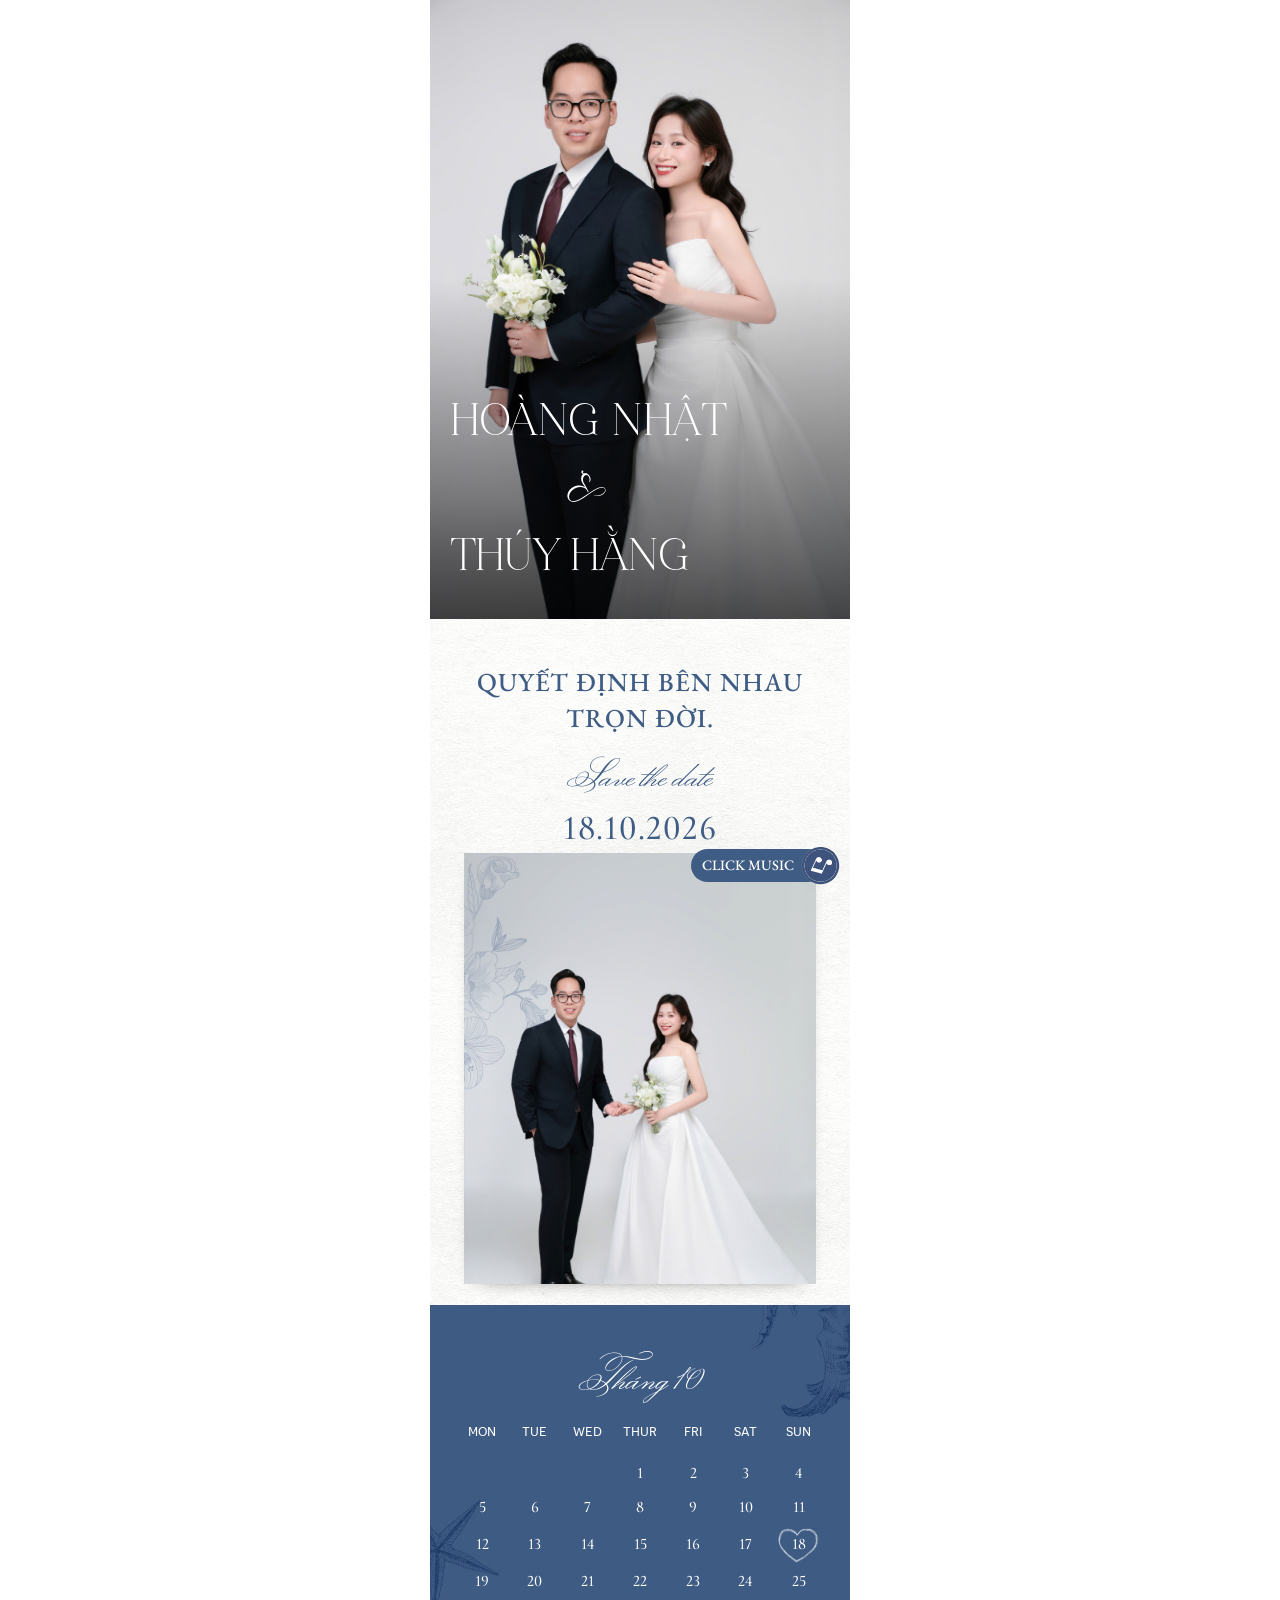
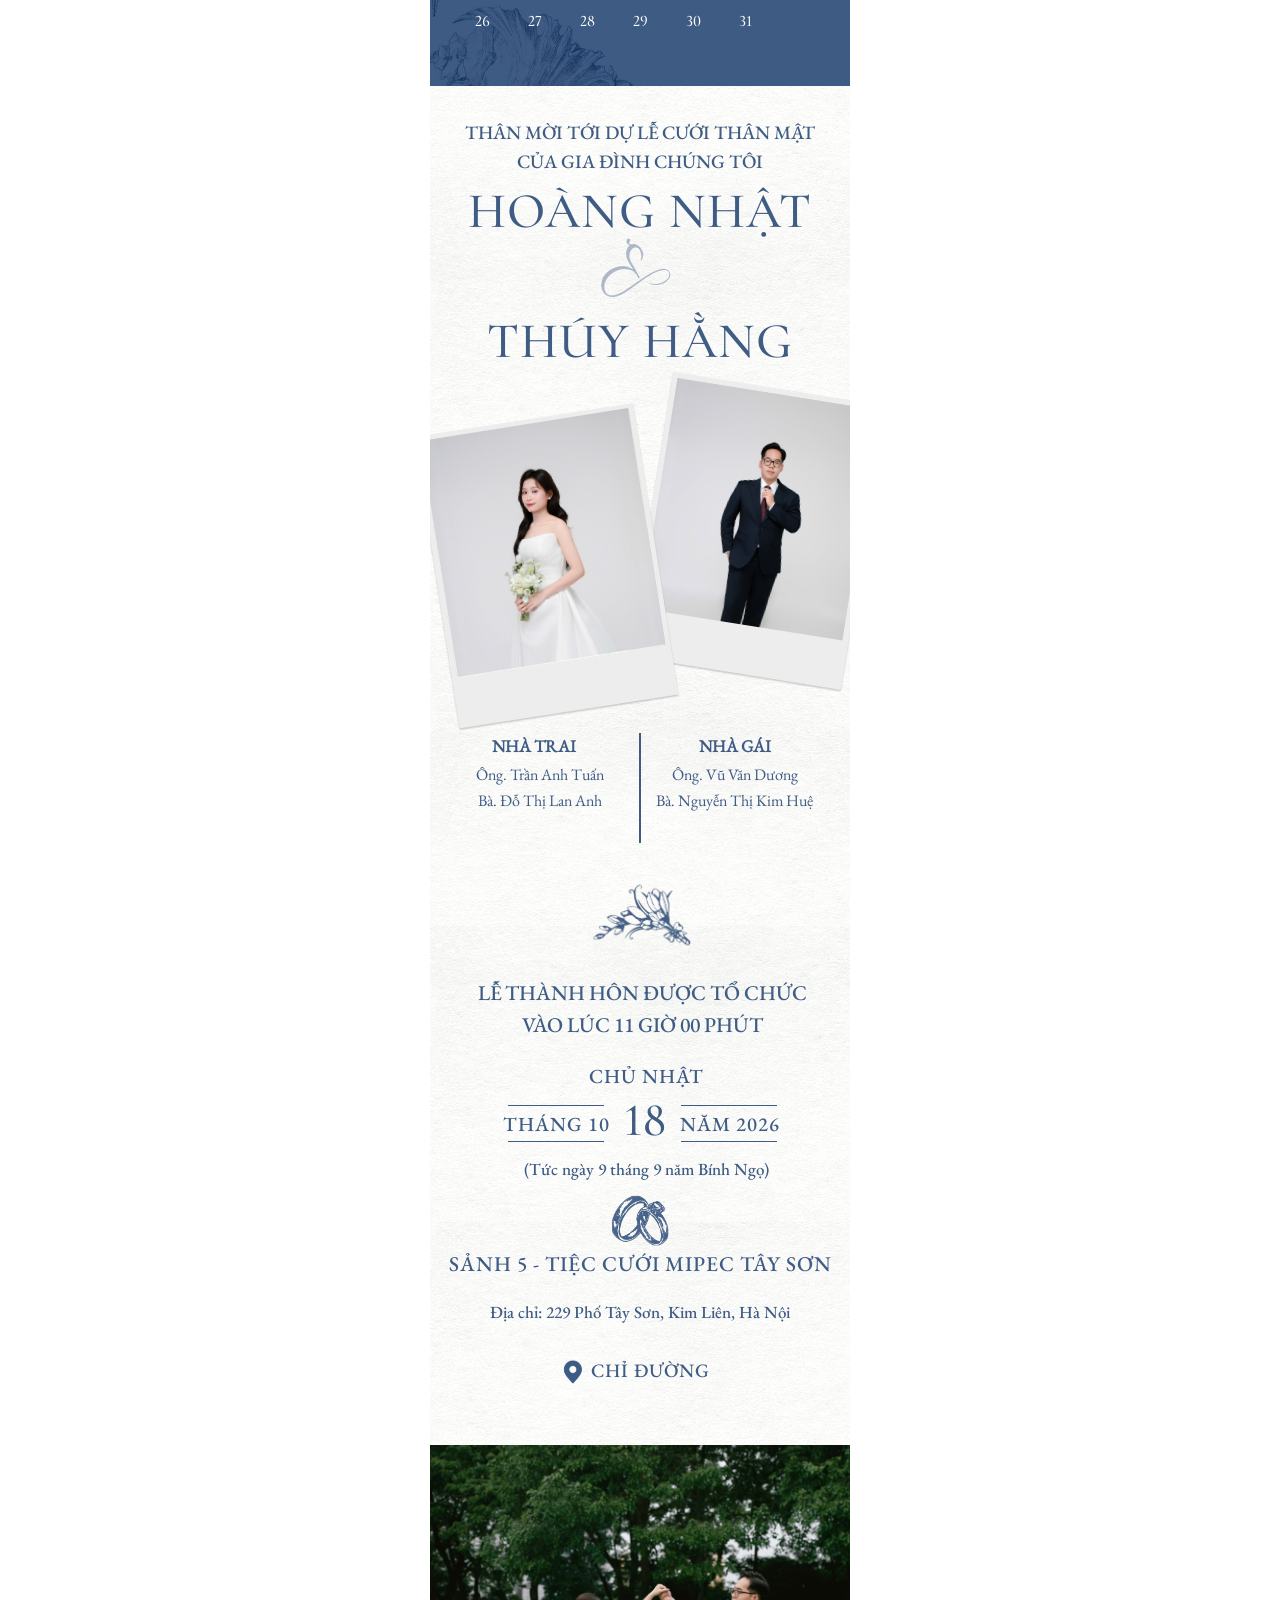
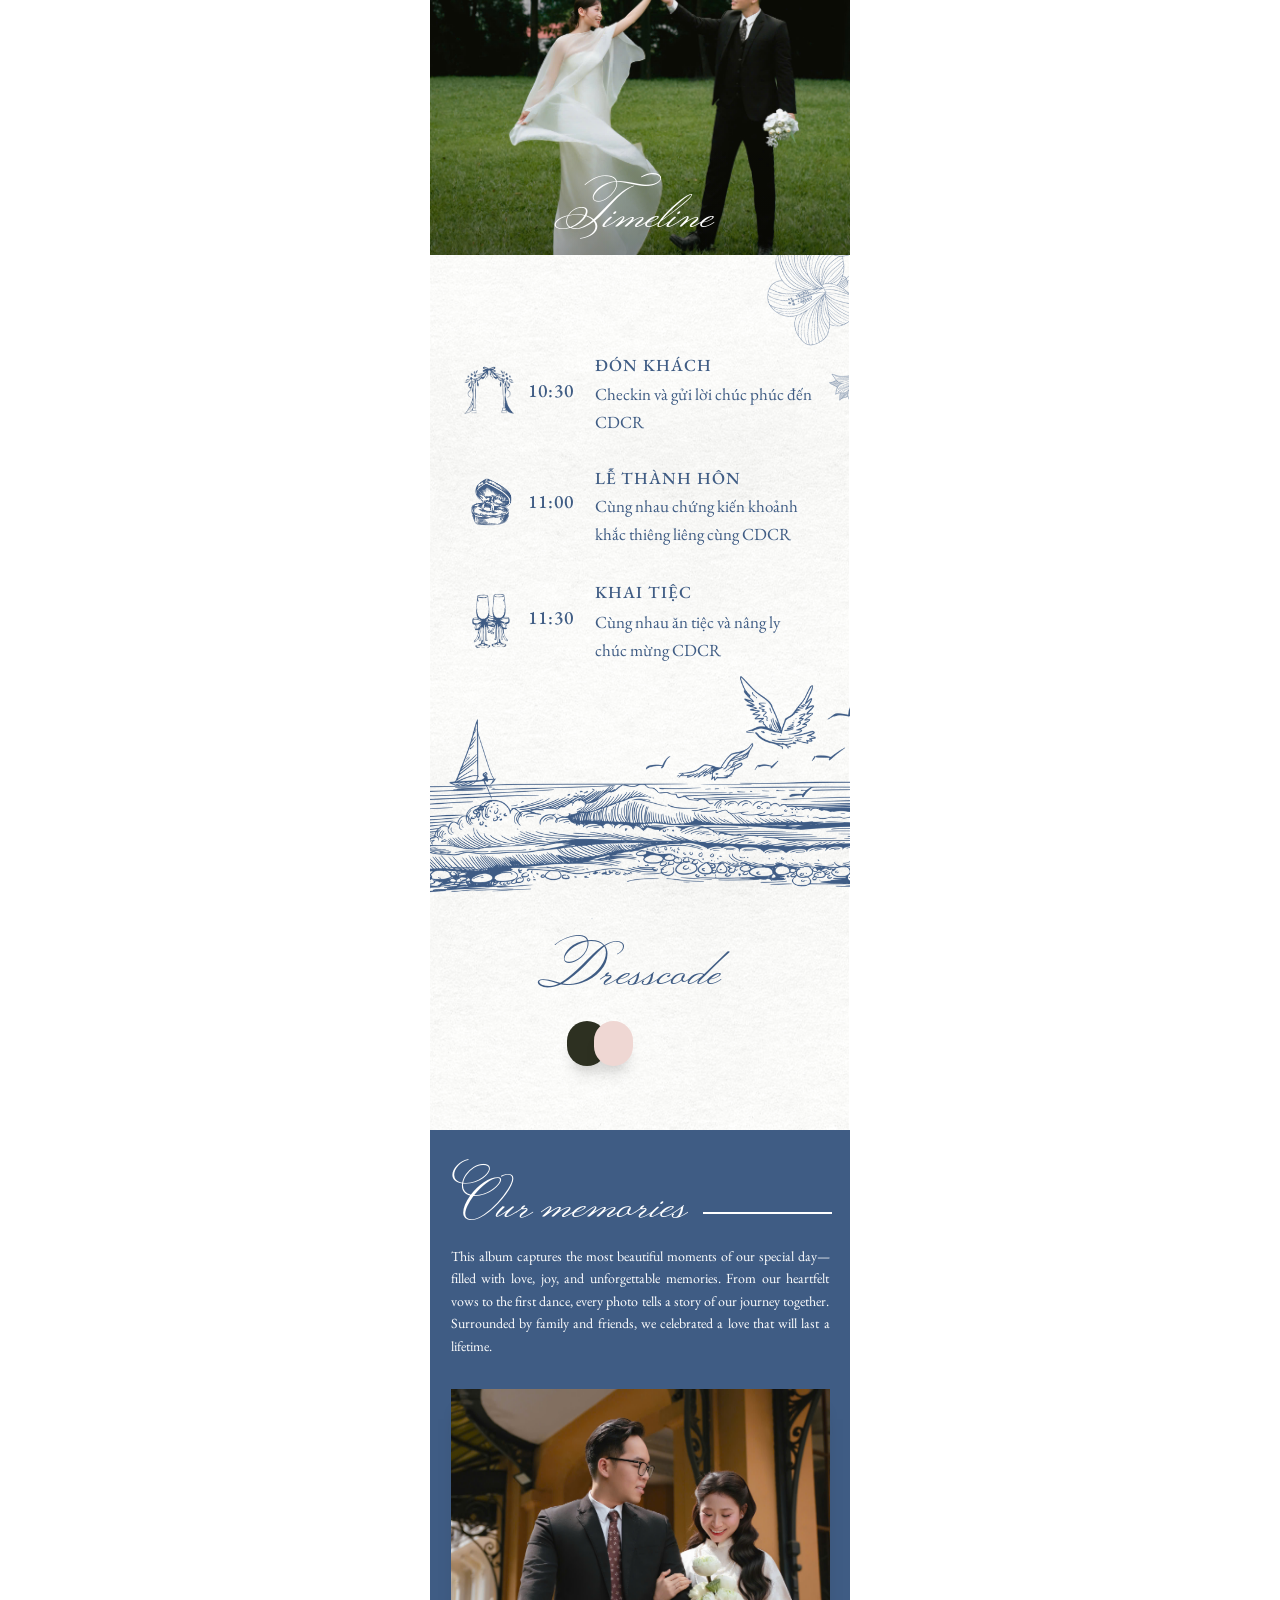
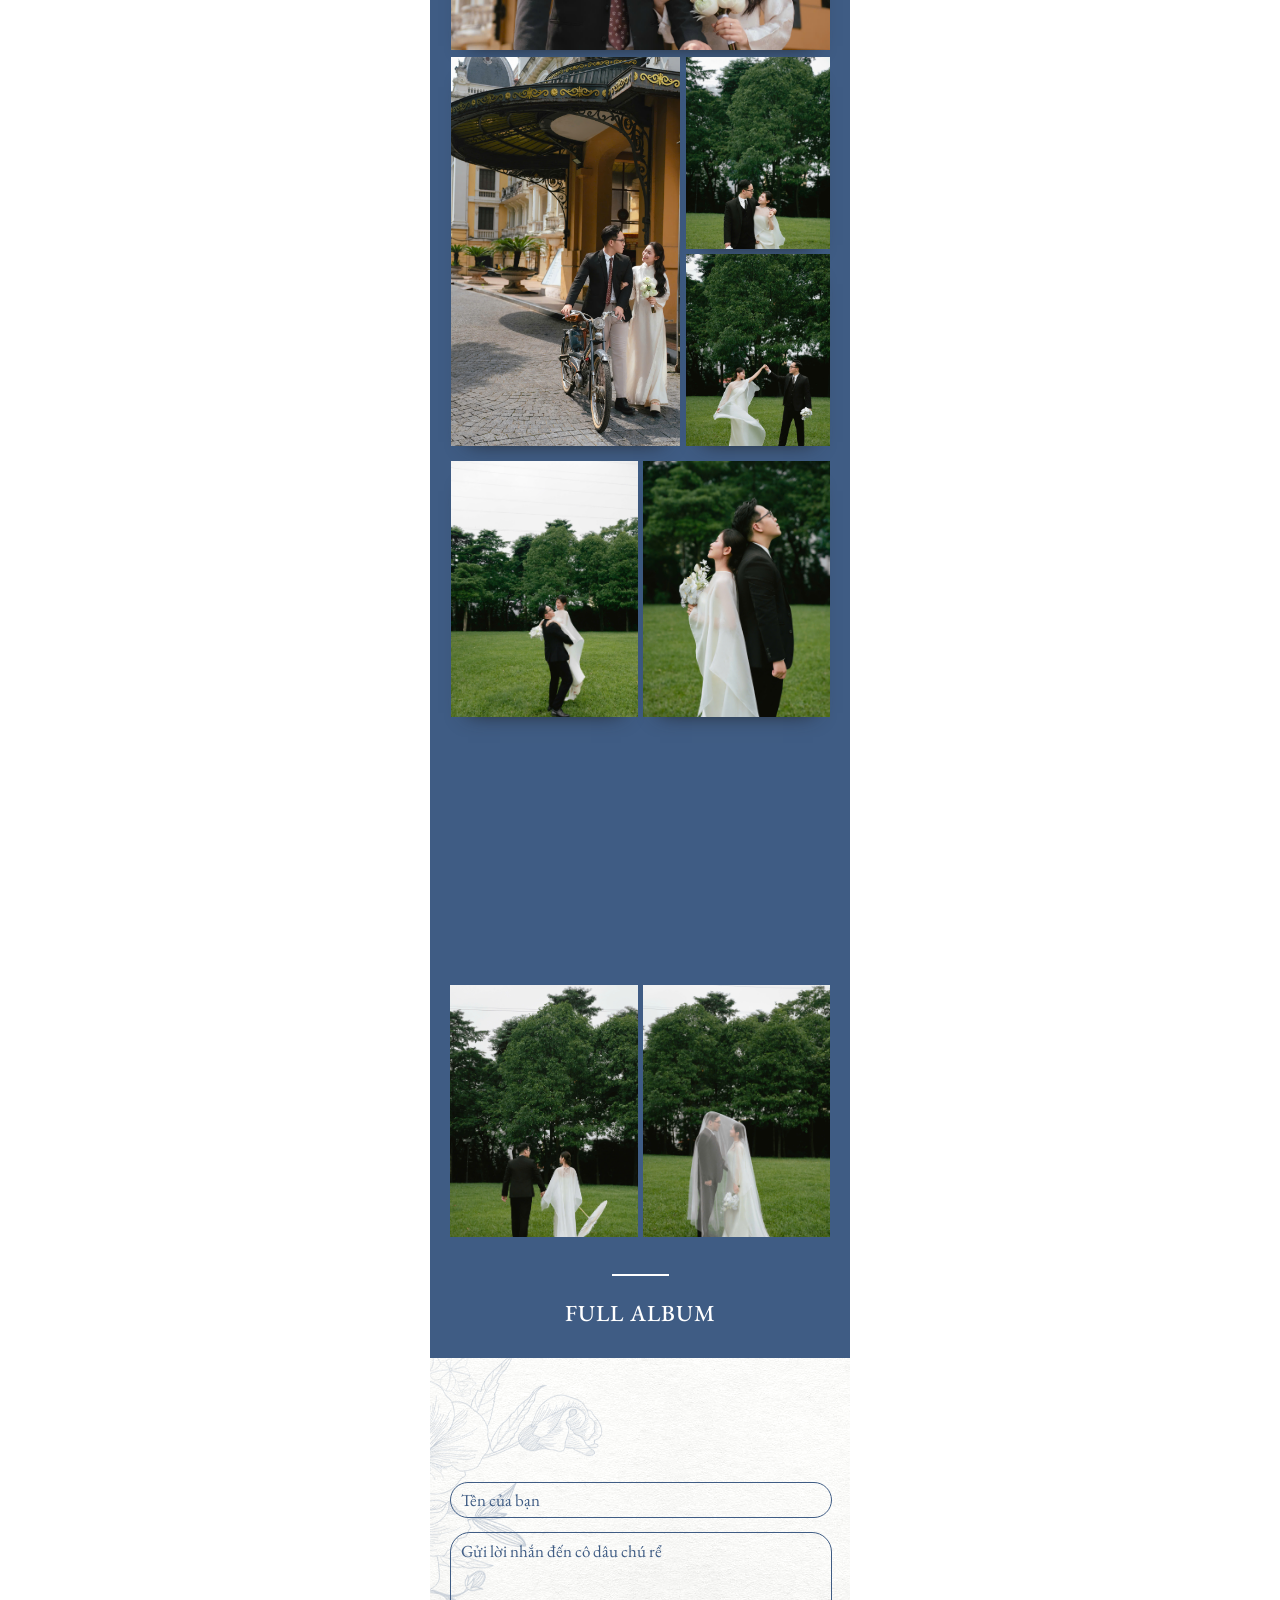
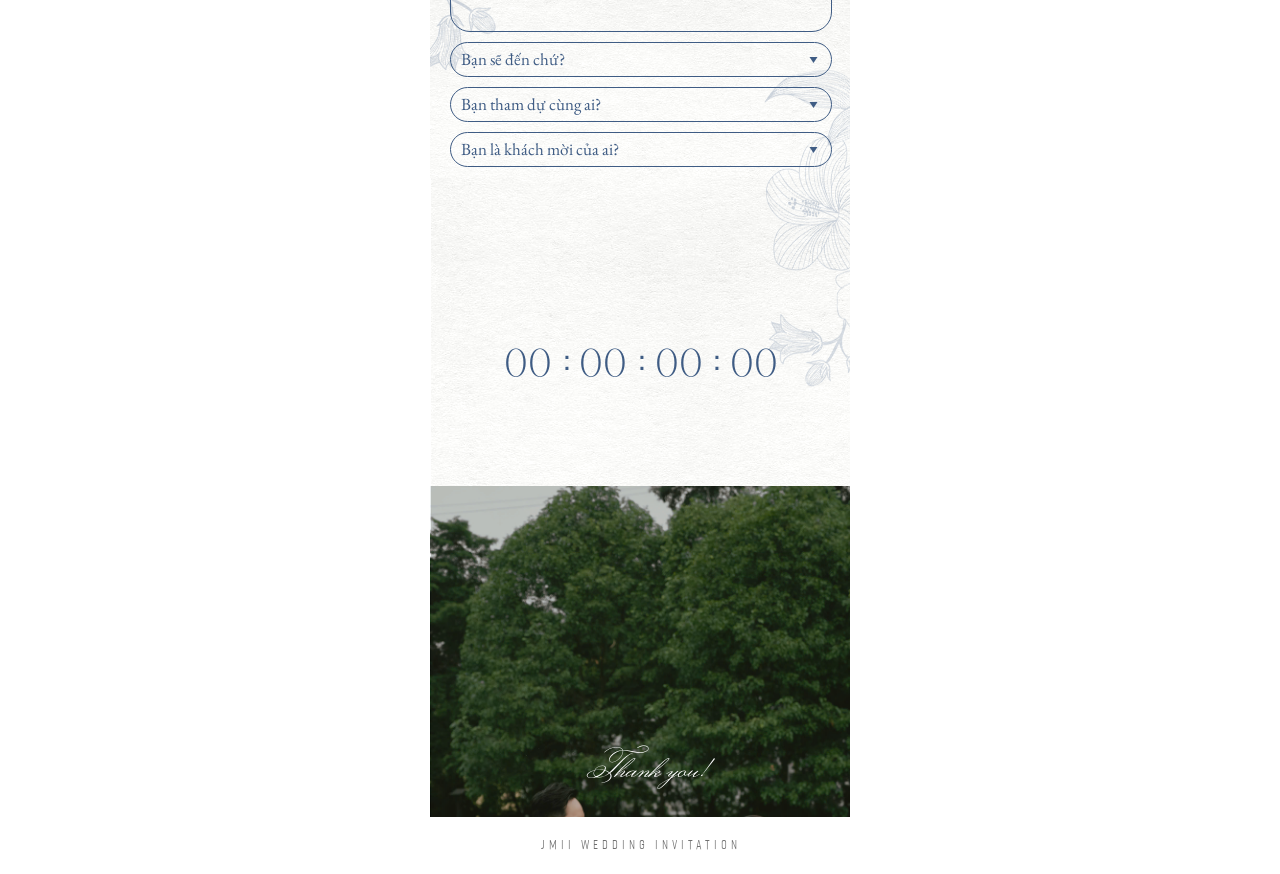
==== index.html @ a2892af3 "add carousel album" ====
<!DOCTYPE html>
<html lang="vi"><head>
<script type="text/javascript">
(function() {
    try {
        var p = new URLSearchParams(window.location.search);
        var s = (p.get('side') || p.get('party') || p.get('to') || '').toLowerCase();
        if (s === 'nhagai' || s === 'cd' || s === 'gai') {
            window.location.replace('nhagai/index.html');
        } else if (s === 'nhatrai' || s === 'cr' || s === 'trai') {
            window.location.replace('nhatrai/index.html');
        }
    } catch(e) {}
})();
</script>
<meta charset="utf-8"/><title>LỄ THÀNH HÔN - Hoàng Nhật &amp; Thúy Hằng</title>
<link rel="canonical" href="https://hoangnhatthuyhang.vercel.app/"/>
<meta name="description" content="Trân trọng kính mời quý khách tới dự bữa cơm thân mật chung vui cùng gia đình chúng tôi vào lúc 11:00 ngày 18.10.2026 tại Sảnh 5 - Tiệc cưới Mipec Tây Sơn"/>
<meta property="og:type" content="website"/>
<meta property="og:url" content="https://hoangnhatthuyhang.vercel.app/"/>
<meta property="og:title" content="LỄ THÀNH HÔN - HOÀNG NHẬT & THÚY HẰNG"/>
<meta property="og:description" content="Trân trọng kính mời quý khách tới dự bữa cơm thân mật chung vui cùng gia đình chúng tôi vào lúc 11:00 ngày 18.10.2026 tại Sảnh 5 - Tiệc cưới Mipec Tây Sơn"/>
<meta property="og:image" content="https://hoangnhatthuyhang.vercel.app/images/og_share.jpg"/>
<meta property="og:image:secure_url" content="https://hoangnhatthuyhang.vercel.app/images/og_share.jpg"/>
<meta property="og:image:type" content="image/jpeg"/>
<meta property="og:image:width" content="1200"/>
<meta property="og:image:height" content="630"/>
<meta property="og:image:alt" content="LỄ THÀNH HÔN - HOÀNG NHẬT & THÚY HẰNG"/>
<meta property="og:site_name" content="Thiệp Cưới Online - HOÀNG NHẬT &amp; THÚY HẰNG"/>
<meta name="twitter:card" content="summary_large_image"/>
<meta name="twitter:url" content="https://hoangnhatthuyhang.vercel.app/"/>
<meta name="twitter:title" content="LỄ THÀNH HÔN - HOÀNG NHẬT & THÚY HẰNG"/>
<meta name="twitter:description" content="Trân trọng kính mời quý khách tới dự bữa cơm thân mật chung vui cùng gia đình chúng tôi vào lúc 11:00 ngày 18.10.2026 tại Sảnh 5 - Tiệc cưới Mipec Tây Sơn"/>
<meta name="twitter:image" content="https://hoangnhatthuyhang.vercel.app/images/og_share.jpg"/>
<meta name="msapplication-TileImage" content="https://hoangnhatthuyhang.vercel.app/images/untitled-1-20250323102909-q2zbh.png"/><meta content="no-cache" http-equiv="Cache-Control"/><meta content="IE=edge" http-equiv="X-UA-Compatible"/><meta content="-1" http-equiv="Expires"/><meta content="" name="keywords"/><meta content="width=device-width, initial-scale=1" name="viewport"/><script type="text/javascript">window.ladi_viewport=function(b){var a=document;b=b?b:'innerWidth';var c=window[b];var d=true;if(typeof window.ladi_is_desktop=="undefined"||window.ladi_is_desktop==undefined){window.ladi_is_desktop=!d;}var e=960;var f=420;var g='';if(!d){g="width="+e+",user-scalable=no,initial-scale=1.0";}else{var h=1;var i=f;if(i!=c){h=c / i;}g="width="+i+",user-scalable=no,initial-scale="+h+",minimum-scale="+h+",maximum-scale="+h;}var j=a.getElementById("viewport");if(!j){j=a.createElement("meta");j.id="viewport";j.name="viewport";a.head.appendChild(j);}j.setAttribute("content",g);};window.ladi_viewport();window.ladi_fbq_data = [];window.ladi_fbq = function () {window.ladi_fbq_data.push(arguments);};window.ladi_ttq_data = [];window.ladi_ttq = function () {window.ladi_ttq_data.push(arguments);};</script><meta content="telephone=no" name="format-detection"/><link href="images/untitled-1-20250323102909-q2zbh.png" rel="icon" type="image/x-icon"/><link href="images/untitled-1-20250323102909-q2zbh.png" rel="shortcut icon"/><link href="images/untitled-1-20250323102909-q2zbh.png" rel="apple-touch-icon"/><link href="images/untitled-1-20250323102909-q2zbh.png" rel="apple-touch-icon-precomposed"/><meta content="days" name="revisit-after"/><link rel="dns-prefetch"/><link crossorigin="" href="https://fonts.googleapis.com/" rel="preconnect"/><link crossorigin="" href="https://fonts.gstatic.com/" rel="preconnect"/><link crossorigin="" href="https://w.ladicdn.com/" rel="preconnect"/><link crossorigin="" href="https://s.ladicdn.com/" rel="preconnect"/><link crossorigin="" href="https://api1.ldpform.com/" rel="preconnect"/><link crossorigin="" href="https://a.ladipage.com/" rel="preconnect"/><link crossorigin="" href="https://api.sales.ldpform.net/" rel="preconnect"/><link as="style" href="css/google_fonts.css" onload="this.onload = null; this.rel = 'stylesheet';" rel="preload"/><link as="script" href="js/ladipagev3.min.js" rel="preload"/><style id="style_ladi" type="text/css">a,abbr,acronym,address,applet,article,aside,audio,b,big,blockquote,body,button,canvas,caption,center,cite,code,dd,del,details,dfn,div,dl,dt,em,embed,fieldset,figcaption,figure,footer,form,h1,h2,h3,h4,h5,h6,header,hgroup,html,i,iframe,img,input,ins,kbd,label,legend,li,mark,menu,nav,object,ol,output,p,pre,q,ruby,s,samp,section,select,small,span,strike,strong,sub,summary,sup,table,tbody,td,textarea,tfoot,th,thead,time,tr,tt,u,ul,var,video{margin:0;padding:0;border:0;outline:0;font-size:100%;font:inherit;vertical-align:baseline;box-sizing:border-box;-webkit-font-smoothing:antialiased;-moz-osx-font-smoothing:grayscale}article,aside,details,figcaption,figure,footer,header,hgroup,menu,nav,section{display:block}body{line-height:1}a{text-decoration:none}ol,ul{list-style:none}blockquote,q{quotes:none}blockquote:after,blockquote:before,q:after,q:before{content:'';content:none}table{border-collapse:collapse;border-spacing:0}.ladi-loading{z-index:900000000000;position:fixed;width:100%;height:100%;top:0;left:0;background-color:rgba(0,0,0,.1)}.ladi-loading .loading{width:80px;height:80px;top:0;left:0;bottom:0;right:0;margin:auto;overflow:hidden;position:absolute}.ladi-loading .loading div{position:absolute;width:6px;height:6px;background:#fff;border-radius:50%;animation:ladi-loading 1.2s linear infinite}.ladi-loading .loading div:nth-child(1){animation-delay:0s;top:37px;left:66px}.ladi-loading .loading div:nth-child(2){animation-delay:-.1s;top:22px;left:62px}.ladi-loading .loading div:nth-child(3){animation-delay:-.2s;top:11px;left:52px}.ladi-loading .loading div:nth-child(4){animation-delay:-.3s;top:7px;left:37px}.ladi-loading .loading div:nth-child(5){animation-delay:-.4s;top:11px;left:22px}.ladi-loading .loading div:nth-child(6){animation-delay:-.5s;top:22px;left:11px}.ladi-loading .loading div:nth-child(7){animation-delay:-.6s;top:37px;left:7px}.ladi-loading .loading div:nth-child(8){animation-delay:-.7s;top:52px;left:11px}.ladi-loading .loading div:nth-child(9){animation-delay:-.8s;top:62px;left:22px}.ladi-loading .loading div:nth-child(10){animation-delay:-.9s;top:66px;left:37px}.ladi-loading .loading div:nth-child(11){animation-delay:-1s;top:62px;left:52px}.ladi-loading .loading div:nth-child(12){animation-delay:-1.1s;top:52px;left:62px}@keyframes ladi-loading{0%,100%,20%,80%{transform:scale(1)}50%{transform:scale(1.5)}}.ladipage-message{position:fixed;width:100%;height:100%;top:0;left:0;z-index:10000000000;background:rgba(0,0,0,.3)}.ladipage-message .ladipage-message-box{width:400px;max-width:calc(100% - 50px);height:160px;border:1px solid rgba(0,0,0,.3);background-color:#fff;position:fixed;top:calc(50% - 155px);left:0;right:0;margin:auto;border-radius:10px}.ladipage-message .ladipage-message-box span{display:block;background-color:rgba(6,21,40,.05);color:#000;padding:12px 15px;font-weight:600;font-size:16px;line-height:16px;border-top-left-radius:10px;border-top-right-radius:10px}.ladipage-message .ladipage-message-box .ladipage-message-text{display:-webkit-box;font-size:14px;padding:0 20px;margin-top:16px;line-height:20px;-webkit-line-clamp:3;-webkit-box-orient:vertical;overflow:hidden;text-overflow:ellipsis;word-break:break-word}.ladipage-message .ladipage-message-box .ladipage-message-close{display:block;position:absolute;right:15px;bottom:10px;margin:0 auto;padding:10px 0;border:none;width:80px;text-transform:uppercase;text-align:center;color:#000;background-color:#e6e6e6;border-radius:5px;text-decoration:none;font-size:14px;line-height:14px;font-weight:600;cursor:pointer;outline:0}.lightbox-screen{display:none;position:fixed;width:100%;height:100%;top:0;left:0;bottom:0;right:0;margin:auto;z-index:9000000080;background:rgba(0,0,0,.5)}.lightbox-screen .lightbox-close{position:absolute;z-index:9000000090;cursor:pointer}.lightbox-screen .lightbox-hidden{display:none}.lightbox-screen .lightbox-close{width:16px;height:16px;margin:10px;background-repeat:no-repeat;background-position:center center;background-image:url("data:image/svg+xml;utf8, %3Csvg%20width%3D%2224%22%20height%3D%2224%22%20viewBox%3D%220%200%2024%2024%22%20xmlns%3D%22http%3A%2F%2Fwww.w3.org%2F2000%2Fsvg%22%20fill%3D%22%23fff%22%3E%3Cpath%20fill-rule%3D%22evenodd%22%20clip-rule%3D%22evenodd%22%20d%3D%22M23.4144%202.00015L2.00015%2023.4144L0.585938%2022.0002L22.0002%200.585938L23.4144%202.00015Z%22%3E%3C%2Fpath%3E%3Cpath%20fill-rule%3D%22evenodd%22%20clip-rule%3D%22evenodd%22%20d%3D%22M2.00015%200.585938L23.4144%2022.0002L22.0002%2023.4144L0.585938%202.00015L2.00015%200.585938Z%22%3E%3C%2Fpath%3E%3C%2Fsvg%3E")}*{-webkit-tap-highlight-color:#fff0}body{font-size:12px;-ms-text-size-adjust:none;-moz-text-size-adjust:none;-o-text-size-adjust:none;-webkit-text-size-adjust:none;background-color:#fff}.overflow-hidden{overflow:hidden}.ladi-transition{transition:all 150ms linear 0s}.z-index-1{z-index:1}.opacity-0{opacity:0}.height-0{height:0!important}.pointer-events-none{pointer-events:none}.transition-parent-collapse-height{transition:height 150ms linear 0s}.transition-parent-collapse-top{transition:top 150ms linear 0s}.transition-readmore{transition:height 350ms linear 0s}.transition-collapse{transition:height 150ms linear 0s}body.grab{cursor:grab}.ladi-wraper{width:100%;min-height:100%;overflow:hidden;touch-action:manipulation}.ladi-container{position:relative;margin:0 auto;height:100%}.ladi-overlay{position:absolute;top:0;left:0;height:100%;width:100%;pointer-events:none}.ladi-element{position:absolute}@media (hover: hover) {.ladi-check-hover {opacity: 0;}}.ladi-section {margin: 0 auto;position: relative;}.ladi-section[data-tab-id]{display: none;}.ladi-section.selected[data-tab-id]{display: block;}.ladi-section .ladi-section-background {position: absolute;width: 100%;height: 100%;top: 0;left: 0;pointer-events: none;overflow: hidden;}.ladi-box {position: absolute;width: 100%;height: 100%;overflow: hidden;}#SECTION_POPUP .ladi-container {z-index: 90000070;}#SECTION_POPUP .ladi-container > .ladi-element {z-index: 90000070;position: fixed;display: none;}#SECTION_POPUP .ladi-container > .ladi-element[data-fixed-close="true"] {position: relative !important;}#SECTION_POPUP .ladi-container > .ladi-element.hide-visibility {display: block !important;visibility: hidden !important;}#SECTION_POPUP .popup-close {position: absolute;right: 0px;top: 0px;z-index: 9000000080;cursor: pointer;width: 16px;height: 16px;margin: 10px;background-repeat: no-repeat;background-position: center center;background-image: url("data:image/svg+xml;utf8, %3Csvg%20width%3D%2224%22%20height%3D%2224%22%20viewBox%3D%220%200%2024%2024%22%20xmlns%3D%22http%3A%2F%2Fwww.w3.org%2F2000%2Fsvg%22%20fill%3D%22%23000%22%3E%3Cpath%20fill-rule%3D%22evenodd%22%20clip-rule%3D%22evenodd%22%20d%3D%22M23.4144%202.00015L2.00015%2023.4144L0.585938%2022.0002L22.0002%200.585938L23.4144%202.00015Z%22%3E%3C%2Fpath%3E%3Cpath%20fill-rule%3D%22evenodd%22%20clip-rule%3D%22evenodd%22%20d%3D%22M2.00015%200.585938L23.4144%2022.0002L22.0002%2023.4144L0.585938%202.00015L2.00015%200.585938Z%22%3E%3C%2Fpath%3E%3C%2Fsvg%3E");}.ladi-popup {position: absolute;width: 100%;height: 100%;}.ladi-popup .ladi-popup-background {height: 100%;width: 100%;pointer-events: none;}.ladi-countdown {position: absolute;width: 100%;height: 100%;display: flex;}.ladi-countdown .ladi-countdown-background {position: absolute;width: 100%;height: 100%;top: 0;left: 0;background-size: inherit;background-attachment: inherit;background-origin: inherit;display: table;pointer-events: none;}.ladi-countdown .ladi-countdown-text {position: absolute;width: 100%;height: 100%;text-decoration: inherit;display: table;pointer-events: none;}.ladi-countdown .ladi-countdown-text span {display: table-cell;vertical-align: middle;}.ladi-countdown > .ladi-element {text-decoration: inherit;background-size: inherit;background-attachment: inherit;background-origin: inherit;position: relative;display: inline-block;}.ladi-countdown > .ladi-element:last-child {margin-right: 0px !important;}.ladi-button{position:absolute;width:100%;height:100%;overflow:hidden}.ladi-button:active{transform:translateY(2px);transition:transform .2s linear}.ladi-button .ladi-button-background{height:100%;width:100%;pointer-events:none;transition:inherit}.ladi-button>.ladi-button-headline,.ladi-button>.ladi-button-shape{width:100%!important;height:100%!important;top:0!important;left:0!important;display:table;user-select:none;-webkit-user-select:none;-moz-user-select:none;-ms-user-select:none}.ladi-button>.ladi-button-shape .ladi-shape{margin:auto;top:0;bottom:0}.ladi-button>.ladi-button-headline .ladi-headline{display:table-cell;vertical-align:middle}.ladi-checkout-product-cart-icon .ladi-cart-number{position:absolute;top:-2px;right:-7px;background:#f36e36;text-align:center;min-width:18px;min-height:18px;font-size:12px;font-weight:700;color:#fff;border-radius:100%;z-index:90000000;padding:3px 4px}.ladi-checkout-product-add-to-cart .ladi-button .loading-dots{width:100%;height:100%;top:0;left:0;position:absolute;display:flex;align-items:center;justify-content:center}.ladi-checkout-product-add-to-cart .ladi-button .loading-dots p{display:inline-block;font-size:32px;line-height:1;animation:.6s infinite loading}.ladi-checkout-product-add-to-cart .ladi-button .loading-dots p:first-child{animation-delay:0s}.ladi-checkout-product-add-to-cart .ladi-button .loading-dots p:nth-child(2){animation-delay:.2s}.ladi-checkout-product-add-to-cart .ladi-button .loading-dots p:nth-child(3){animation-delay:.4s}@keyframes loading{0%,100%{opacity:0}50%{opacity:1}}.ladi-form .ladi-form-checkout-bump-offer-check.multiple.checked:before,.ladi-form .ladi-form-checkout-payment-check.multiple.checked:before{--url:url("data:image/svg+xml,%0A%3Csvg%20width%3D%2224%22%20height%3D%2224%22%20viewBox%3D%220%200%2024%2024%22%20fill%3D%22none%22%20xmlns%3D%22http%3A%2F%2Fwww.w3.org%2F2000%2Fsvg%22%3E%0A%3Cpath%20d%3D%22M18.71%207.20998C18.617%207.11625%2018.5064%207.04186%2018.3846%206.99109C18.2627%206.94032%2018.132%206.91418%2018%206.91418C17.868%206.91418%2017.7373%206.94032%2017.6154%206.99109C17.4936%207.04186%2017.383%207.11625%2017.29%207.20998L9.84%2014.67L6.71%2011.53C6.61348%2011.4367%206.49954%2011.3634%206.37468%2011.3142C6.24983%2011.265%206.1165%2011.2409%205.98232%2011.2432C5.84814%2011.2455%205.71573%2011.2743%205.59265%2011.3278C5.46957%2011.3812%205.35824%2011.4585%205.265%2011.555C5.17176%2011.6515%205.09845%2011.7654%205.04924%2011.8903C5.00004%2012.0152%204.97591%2012.1485%204.97823%2012.2827C4.98055%2012.4168%205.00928%2012.5492%205.06277%2012.6723C5.11627%2012.7954%205.19348%2012.9067%205.29%2013L9.13%2016.84C9.22296%2016.9337%209.33356%2017.0081%209.45542%2017.0589C9.57728%2017.1096%209.70799%2017.1358%209.84%2017.1358C9.97201%2017.1358%2010.1027%2017.1096%2010.2246%2017.0589C10.3464%2017.0081%2010.457%2016.9337%2010.55%2016.84L18.71%208.67998C18.8115%208.58634%2018.8925%208.47269%2018.9479%208.34619C19.0033%208.21969%2019.0319%208.08308%2019.0319%207.94498C19.0319%207.80688%2019.0033%207.67028%2018.9479%207.54378C18.8925%207.41728%2018.8115%207.30363%2018.71%207.20998Z%22%20fill%3D%22%231852FA%22%2F%3E%0A%3C%2Fsvg%3E%0A");pointer-events:none;top:-1px;left:-1px;transform:none}.ladi-form,.ladi-form .ladi-form-item-container{position:absolute;width:100%;height:100%}.ladi-form>.ladi-element,.ladi-form>.ladi-element .ladi-form-item-container,.ladi-form>.ladi-element .ladi-form-item-container .ladi-form-item .ladi-form-checkbox-item span[data-checked=true],.ladi-form>.ladi-element .ladi-form-item-container .ladi-form-item .ladi-form-control:not(.ladi-form-control-select){text-transform:inherit;text-decoration:inherit;text-align:inherit;letter-spacing:inherit;color:inherit;background-size:inherit;background-attachment:inherit;background-origin:inherit}.ladi-form .ladi-button>.ladi-button-headline{color:initial;font-size:initial;font-weight:initial;text-transform:initial;text-decoration:initial;font-style:initial;text-align:initial;letter-spacing:initial;line-height:initial}.ladi-form [data-form-checkout-item=bump_offer] .ladi-form-item,.ladi-form>[data-quantity=true] .ladi-form-item-container{overflow:hidden}.ladi-form>.ladi-element .ladi-form-item-container .ladi-form-item{text-transform:inherit;text-decoration:inherit;text-align:inherit;letter-spacing:inherit;color:inherit}.ladi-form>.ladi-element .ladi-form-item-container .ladi-form-item-background{background-size:inherit;background-attachment:inherit;background-origin:inherit}.ladi-form>.ladi-element .ladi-form-item-container .ladi-form-item .ladi-form-control-select{-webkit-appearance:none;-moz-appearance:none;appearance:none;background-size:9px 6px!important;background-position:right .5rem center;background-repeat:no-repeat;padding-right:24px;text-transform:inherit;text-align:inherit;letter-spacing:inherit;color:inherit;background-size:inherit;background-attachment:inherit;background-origin:inherit}.ladi-form>.ladi-element .ladi-form-item-container .ladi-form-item .ladi-form-checkbox-item,.ladi-form>.ladi-element .ladi-form-item-container .ladi-form-item .ladi-form-checkbox-item span[data-checked=false]{text-transform:inherit;text-align:inherit;letter-spacing:inherit;background-size:inherit;background-attachment:inherit;background-origin:inherit;color:inherit}.ladi-form>.ladi-element .ladi-form-item-container .ladi-form-item .ladi-form-control-select-2{width:calc(100% / 2 - 5px);max-width:calc(100% / 2 - 5px);min-width:calc(100% / 2 - 5px)}.ladi-form>.ladi-element .ladi-form-item-container .ladi-form-item .ladi-form-control-select-2:nth-child(3),.ladi-form>.ladi-element .ladi-form-item-container .ladi-form-item .ladi-form-control-select-3:nth-child(3),.ladi-form>.ladi-element .ladi-form-item-container .ladi-form-item .ladi-form-control-select-3:nth-child(4){margin-left:7.5px}.ladi-form>.ladi-element .ladi-form-item-container .ladi-form-item .ladi-form-control-select-3{width:calc(100% / 3 - 5px);max-width:calc(100% / 3 - 5px);min-width:calc(100% / 3 - 5px)}.ladi-form>.ladi-element .ladi-form-item-container .ladi-form-item .ladi-form-control-select option{color:initial}.ladi-form>.ladi-element .ladi-form-item-container .ladi-form-item .ladi-form-control-select:not([data-selected=""]){text-decoration:inherit}.ladi-form>.ladi-element .ladi-form-item-container .ladi-form-item .ladi-form-checkbox-item{text-decoration:inherit;vertical-align:middle}.ladi-form>.ladi-element .ladi-form-item-container .ladi-form-item .ladi-form-checkbox-box-item{display:inline-block;width:fit-content}.ladi-form>.ladi-element .ladi-form-item-container .ladi-form-item .ladi-form-checkbox-item span{user-select:none;-webkit-user-select:none;-moz-user-select:none;-ms-user-select:none}.ladi-form .ladi-form-item-title-value{font-weight:700;word-break:break-word}.ladi-form .ladi-form-label-container{position:relative;width:100%}.ladi-form .ladi-form-control-file{background-repeat:no-repeat;background-position:calc(100% - 5px) center}.ladi-form .ladi-form-label-container .ladi-form-label-item{display:inline-block;cursor:pointer;position:relative;border-radius:0!important;user-select:none;-webkit-user-select:none;-moz-user-select:none;-ms-user-select:none}.ladi-form .ladi-form-label-container .ladi-form-label-item.image{background-size:cover;background-repeat:no-repeat;background-position:center}.ladi-form .ladi-form-label-container .ladi-form-label-item.no-value{display:none!important}.ladi-form .ladi-form-label-container .ladi-form-label-item.text.disabled{opacity:.35}.ladi-form .ladi-form-label-container .ladi-form-label-item.image.disabled{opacity:.2}.ladi-form .ladi-form-label-container .ladi-form-label-item.color.disabled{opacity:.15}.ladi-form .ladi-form-label-container .ladi-form-label-item.selected:before{content:'';width:0;height:0;bottom:-1px;right:-1px;position:absolute;border-width:0 0 15px 15px;border-color:transparent;border-style:solid}.ladi-form .ladi-form-label-container .ladi-form-label-item.selected:after{content:'';background-image:url("data:image/svg+xml;utf8,%3Csvg xmlns='http://www.w3.org/2000/svg' enable-background='new 0 0 12 12' viewBox='0 0 12 12' x='0' fill='%23fff' y='0'%3E%3Cg%3E%3Cpath d='m5.2 10.9c-.2 0-.5-.1-.7-.2l-4.2-3.7c-.4-.4-.5-1-.1-1.4s1-.5 1.4-.1l3.4 3 5.1-7c .3-.4 1-.5 1.4-.2s.5 1 .2 1.4l-5.7 7.9c-.2.2-.4.4-.7.4 0-.1 0-.1-.1-.1z'%3E%3C/path%3E%3C/g%3E%3C/svg%3E");background-repeat:no-repeat;background-position:bottom right;width:7px;height:7px;bottom:0;right:0;position:absolute}.ladi-form .ladi-form-item{width:100%;height:100%;position:absolute}.ladi-form .ladi-form-item-background{position:absolute;width:100%;height:100%;top:0;left:0;pointer-events:none}.ladi-form .ladi-form-item.ladi-form-checkbox{height:auto;padding:0 5px}.ladi-form .ladi-form-item .ladi-form-control{background-color:transparent;min-width:100%;min-height:100%;max-width:100%;max-height:100%;width:100%;height:100%;padding:0 5px;color:inherit;font-size:inherit;border:none}.ladi-form .ladi-form-item.ladi-form-checkbox.ladi-form-checkbox-vertical .ladi-form-checkbox-item{margin-top:0!important;margin-left:0!important;margin-right:0!important;display:flex;align-items:center;border:none}.ladi-form .ladi-form-item.ladi-form-checkbox.ladi-form-checkbox-horizontal .ladi-form-checkbox-item{margin-top:0!important;margin-left:0!important;margin-right:10px!important;display:inline-flex;align-items:center;border:none;position:relative}.ladi-form .ladi-form-item.ladi-form-checkbox .ladi-form-checkbox-item input{margin-right:5px;display:block}.ladi-form .ladi-form-item.ladi-form-checkbox .ladi-form-checkbox-item span{cursor:default;word-break:break-word}.ladi-form .ladi-form-item textarea.ladi-form-control{resize:none;padding:5px}.ladi-form .ladi-button{cursor:pointer}.ladi-form .ladi-button .ladi-headline{cursor:pointer;user-select:none}.ladi-form .ladi-element .ladi-form-otp::-webkit-inner-spin-button,.ladi-form .ladi-element .ladi-form-otp::-webkit-outer-spin-button{-webkit-appearance:none;margin:0}.ladi-form .ladi-element .ladi-form-item .button-get-code{display:none;position:absolute;right:0;top:0;bottom:0;margin:auto 0;line-height:initial;padding:5px 10px;height:max-content;cursor:pointer;user-select:none;-webkit-user-select:none;-moz-user-select:none;-ms-user-select:none}.ladi-form .ladi-element .ladi-form-item .button-get-code.hide-visibility{display:block!important;visibility:hidden!important}.ladi-form .ladi-form-checkout-bump-offer-product.option-2,.ladi-form .ladi-form-item.otp-resend .button-get-code,.ladi-form [data-form-checkout-item=payment] .ladi-form-checkout-payment-content div>span{display:block}.ladi-form .ladi-form-item.otp-countdown:before{content:attr(data-countdown-time) "s";position:absolute;top:0;bottom:0;margin:auto 0;height:max-content;line-height:initial}.ladi-form [data-variant=true] select option[disabled]{background:#fff;color:#b8b8b8!important}.ladi-google-recaptcha-checkbox{position:absolute;display:inline-block;transform:translateY(-100%);margin-top:-5px;z-index:90000010}.ladi-element[data-form-checkout-item]{padding:0}.ladi-form .ladi-form-checkout-title{margin-bottom:8px}.ladi-form .ladi-element[data-form-checkout-item] .ladi-form-item,.ladi-form .ladi-element[data-form-checkout-item] .ladi-form-item-container{height:auto!important;position:unset!important}.ladi-form .ladi-form-checkout-box{gap:12px;display:flex;flex-flow:column;margin:8px 12px;margin-top:14px!important;padding-bottom:14px;border-left:none!important;border-right:none!important;border-top:none!important;border-radius:0!important}.ladi-form .ladi-form-checkout-box:last-child{border:none!important;padding-bottom:4px}.ladi-form .ladi-form-checkout-box:first-child,.ladi-form .ladi-form-checkout-bump-offer-product .item-product:first-child{margin-top:0}.ladi-form .ladi-form-checkout-payment-item{display:flex;flex-flow:row;gap:12px;align-items:center;--check-size:18px;--width-quantity:65px}.ladi-form .ladi-form-checkout-payment-check{--border-size:1px;width:var(--check-size);height:var(--check-size);flex:0 0 var(--check-size);border:var(--border-size) solid;border-radius:100%;display:block;position:relative}.ladi-form .ladi-form-checkout-payment-check.checked:before{content:"";width:calc(var(--check-size)/ 2);height:calc(var(--check-size)/ 2);border-radius:inherit;display:block;position:absolute;top:0;left:0;transform:translate(calc(50% - var(--border-size)),calc(50% - var(--border-size)))}.ladi-form .ladi-form-checkout-bump-offer-check.multiple,.ladi-form .ladi-form-checkout-payment-check.multiple{border-radius:4px}.ladi-form .ladi-form-checkout-payment-check.multiple.checked:before{content:"";-webkit-mask-image:var(--url);mask-image:var(--url);width:var(--check-size);height:var(--check-size);-webkit-mask-size:var(--check-size);mask-size:var(--check-size);background-color:#fff;position:absolute}.ladi-form .ladi-form-checkout-payment-content,.ladi-form .ladi-form-checkout-product-content{display:flex;flex-flow:row;--gap:10px;gap:var(--gap);align-items:center;width:calc(100% - var(--width-quantity) - var(--check-size) - var(--gap) * 2)}.ladi-form .ladi-form-checkout-payment-content img,.ladi-form .ladi-form-checkout-product-content img{width:36px;max-height:36px;border-radius:4px}.ladi-form .ladi-form-checkout-payment-content div,.ladi-form .ladi-form-checkout-product-content div{display:flex;flex-flow:column}.ladi-form .ladi-form-checkout-payment-content div>span,.ladi-form .ladi-form-checkout-product-content div>span{font-size:inherit}.ladi-form .ladi-form-checkout-payment-content div>span.small,.ladi-form .ladi-form-checkout-product-content div>span.small{font-size:80%;opacity:.8}.ladi-form .ladi-form-checkout-payment-content div .price.price-compare,.ladi-form .ladi-form-checkout-product-content div .price.price-compare{display:flex;align-items:center;gap:8px;flex-direction:row!important}.ladi-form .ladi-form-checkout-payment-quantity,.ladi-form .ladi-form-checkout-product-quantity{position:relative;--icon-size:calc(var(--check-size) * 0.8)}.ladi-form .ladi-form-checkout-payment-quantity input,.ladi-form .ladi-form-checkout-product-quantity input{padding:4px calc(var(--check-size)) 4px 8px;border-radius:8px;position:relative;width:var(--width-quantity);min-height:34px;border:1px solid;background-color:transparent;top:0;left:0;display:block}.ladi-form .ladi-form-checkout-payment-quantity input::-webkit-inner-spin-button,.ladi-form .ladi-form-checkout-payment-quantity input::-webkit-outer-spin-button{-webkit-appearance:none;margin:0}.ladi-form .ladi-form-checkout-payment-quantity .up{width:var(--icon-size);height:var(--icon-size);top:-1px;right:5px;cursor:pointer;display:block;position:absolute}.ladi-form .ladi-form-checkout-payment-quantity .up:before{content:'';--url:url("data:image/svg+xml,%3Csvg%20width%3D%2216%22%20height%3D%2216%22%20viewBox%3D%220%200%2016%2016%22%20fill%3D%22none%22%20xmlns%3D%22http%3A%2F%2Fwww.w3.org%2F2000%2Fsvg%22%3E%3Cpath%20fill-rule%3D%22evenodd%22%20clip-rule%3D%22evenodd%22%20d%3D%22M3.14645%206.14645C3.34171%205.95118%203.65829%205.95118%203.85355%206.14645L8%2010.2929L12.1464%206.14645C12.3417%205.95118%2012.6583%205.95118%2012.8536%206.14645C13.0488%206.34171%2013.0488%206.65829%2012.8536%206.85355L8.35355%2011.3536C8.15829%2011.5488%207.84171%2011.5488%207.64645%2011.3536L3.14645%206.85355C2.95118%206.65829%202.95118%206.34171%203.14645%206.14645Z%22%20fill%3D%22black%22%20transform%3D%22rotate(180%208%208)%22%2F%3E%3C%2Fsvg%3E");-webkit-mask-image:var(--url);mask-image:var(--url);display:block;position:absolute;width:var(--icon-size);height:var(--icon-size);pointer-events:none;top:4px;left:2px;-webkit-mask-size:var(--icon-size);mask-size:var(--icon-size)}.ladi-form .ladi-form-checkout-payment-quantity .down{width:var(--icon-size);height:var(--icon-size);right:5px;cursor:pointer;display:block;position:absolute;bottom:3px}.ladi-form .ladi-form-checkout-payment-quantity .down:before{content:'';--url:url("data:image/svg+xml,%3Csvg%20width%3D%2216%22%20height%3D%2216%22%20viewBox%3D%220%200%2016%2016%22%20fill%3D%22none%22%20xmlns%3D%22http%3A%2F%2Fwww.w3.org%2F2000%2Fsvg%22%3E%0A%3Cpath%20fill-rule%3D%22evenodd%22%20clip-rule%3D%22evenodd%22%20d%3D%22M3.14645%206.14645C3.34171%205.95118%203.65829%205.95118%203.85355%206.14645L8%2010.2929L12.1464%206.14645C12.3417%205.95118%2012.6583%205.95118%2012.8536%206.14645C13.0488%206.34171%2013.0488%206.65829%2012.8536%206.85355L8.35355%2011.3536C8.15829%2011.5488%207.84171%2011.5488%207.64645%2011.3536L3.14645%206.85355C2.95118%206.65829%202.95118%206.34171%203.14645%206.14645Z%22%20fill%3D%22black%22%2F%3E%0A%3C%2Fsvg%3E");-webkit-mask-image:var(--url);mask-image:var(--url);display:block;position:absolute;width:var(--icon-size);height:var(--icon-size);pointer-events:none;left:2px;-webkit-mask-size:var(--icon-size);mask-size:var(--icon-size)}.ladi-form [data-form-checkout-item=payment] .ladi-form-item{display:table}.ladi-form [data-form-checkout-item=payment] .ladi-form-item .ladi-form-checkout-payment-content{width:calc(100% - 18px)}.ladi-form [data-form-checkout-item=payment] .ladi-form-item .ladi-form-checkout-payment-content div{display:table-cell;vertical-align:middle;padding:0 6px;cursor:pointer;width:100%;position:relative}.ladi-form [data-form-checkout-item=payment] .ladi-form-item .ladi-form-checkout-payment-content div.arrow:before{content:'';--url:url("data:image/svg+xml,%3Csvg%20width%3D%2216%22%20height%3D%2216%22%20viewBox%3D%220%200%2016%2016%22%20fill%3D%22none%22%20xmlns%3D%22http%3A%2F%2Fwww.w3.org%2F2000%2Fsvg%22%3E%0A%3Cpath%20fill-rule%3D%22evenodd%22%20clip-rule%3D%22evenodd%22%20d%3D%22M6.14645%203.14645C6.34171%202.95118%206.65829%202.95118%206.85355%203.14645L11.3536%207.64645C11.5488%207.84171%2011.5488%208.15829%2011.3536%208.35355L6.85355%2012.8536C6.65829%2013.0488%206.34171%2013.0488%206.14645%2012.8536C5.95118%2012.6583%205.95118%2012.3417%206.14645%2012.1464L10.2929%208L6.14645%203.85355C5.95118%203.65829%205.95118%203.34171%206.14645%203.14645Z%22%20fill%3D%22black%22%2F%3E%0A%3C%2Fsvg%3E");-webkit-mask-image:var(--url);mask-image:var(--url);position:absolute;width:20px;height:20px;top:0;right:0;bottom:0;display:block;margin:auto;-webkit-mask-size:100%;mask-size:100%}.ladi-form [data-form-checkout-item=total_price]{display:flex;flex-flow:column;gap:3px;justify-content:center}.ladi-form [data-form-checkout-item=total_price] .line{display:inline-flex;justify-content:space-between;align-items:center}.ladi-form [data-form-checkout-item=total_price] .title-number-price.big,.ladi-form [data-form-checkout-item=total_price] .title-price.big{font-weight:700;font-size:130%}.ladi-form [data-form-checkout-item=total_price] .title-number-price{font-size:115%}.ladi-form [data-form-checkout-item=total_price] .space{border-top:1px solid;margin:15px 0 10px}.ladi-form .ladi-form-checkout-bump-offer-checkbox{display:flex;flex-flow:row;gap:8px;padding:8px;margin:12px 8px 0;border-radius:8px;align-items:center;--check-size-bumpoffer:18px;--width-quantity-bumpoffer:60px}.ladi-form .ladi-form-checkout-bump-offer-checkbox.checkbox-bump-offer-1{background-color:#3c72f9;margin:0}.ladi-form .ladi-form-checkout-bump-offer-checkbox.checkbox-bump-offer-1 p{color:#fff}.ladi-form .ladi-form-checkout-bump-offer-checkbox.checkbox-bump-offer-2{background-color:#fde298;margin:12px 0 4px}.ladi-form .ladi-form-checkout-bump-offer-checkbox.checkbox-bump-offer-3{background-color:#f3f4f5;margin:8px 0 0;padding:4px 8px;width:max-content}.ladi-form .ladi-form-checkout-bump-offer-checkbox.checkbox-bump-offer-3 .ladi-form-checkout-bump-offer-check{width:12px;height:12px;flex:0 0 12px}.ladi-form .ladi-form-checkout-bump-offer-check{--border-size:1px;width:var(--check-size-bumpoffer);height:var(--check-size-bumpoffer);flex:0 0 var(--check-size-bumpoffer);border:var(--border-size) solid #cfd3d8;background-color:#fff;border-radius:100%;display:block;position:relative}.ladi-form .ladi-form-checkout-bump-offer-check.checked:before{content:"";width:calc(var(--check-size-bumpoffer)/ 2);height:calc(var(--check-size-bumpoffer)/ 2);border-radius:inherit;display:block;position:absolute;top:0;left:0;transform:translate(calc(50% - var(--border-size)),calc(50% - var(--border-size)))}.ladi-form .ladi-form-checkout-bump-offer-check.multiple.checked:before{content:"";-webkit-mask-image:var(--url);mask-image:var(--url);width:var(--check-size-bumpoffer);height:var(--check-size-bumpoffer);-webkit-mask-size:var(--check-size-bumpoffer);mask-size:var(--check-size-bumpoffer);background-color:#000;position:absolute}.ladi-form .ladi-form-checkout-bump-offer-checkbox.checkbox-bump-offer-3 .ladi-form-checkout-bump-offer-check.multiple.checked:before{top:-5px;left:-3px}.ladi-form .ladi-form-checkout-bump-offer-product{display:flex;flex-flow:row;gap:16px;margin:8px 12px;align-items:center;border-left:none!important;border-right:none!important;border-top:none!important;border-radius:0!important}.ladi-form .ladi-form-checkout-bump-offer-product.option-1{display:block!important;padding-bottom:8px}.ladi-form .ladi-form-item:last-child .ladi-form-checkout-bump-offer-product{border:none!important}.ladi-form .ladi-form-checkout-bump-offer-product .item-product{display:flex;gap:16px;align-items:flex-start;margin-top:16px;margin-bottom:12px}.ladi-form .ladi-form-checkout-bump-offer-product .item-product:last-child{margin-bottom:0}.ladi-form .ladi-form-checkout-bump-offer-product .item-product img{width:48px;height:48px;border-radius:4px;overflow:hidden}.ladi-form .ladi-form-checkout-bump-offer-product .item-product .item-product-title{font-size:90%;opacity:.6}.ladi-form .ladi-form-checkout-bump-offer-product .item-product .item-product-description{color:#9fa7b1;text-overflow:ellipsis;overflow:hidden;-webkit-line-clamp:2;display:-webkit-box;-webkit-box-orient:vertical}.ladi-form .ladi-form-checkout-bump-offer-product .item-detail{display:flex;flex-direction:column}.ladi-form .ladi-form-checkout-bump-offer-product .item-detail .shock-promotion-label{background-color:#ef9300;width:max-content;border-radius:4px;padding:2px 8px;color:#fff;margin-bottom:4px;font-weight:600}.ladi-form .ladi-form-checkout-bump-offer-product .item-detail .pr-name{font-weight:400;font-size:120%;line-height:1.4}.ladi-form .ladi-form-checkout-bump-offer-product .item-detail .pr-price{font-weight:400;line-height:1.4}.ladi-form .ladi-form-checkout-bump-offer-product .item-detail span a{text-decoration:line-through;opacity:.6}.ladi-form .ladi-form-checkout-bump-offer-product .item-detail .special{background-color:#e01a1a;padding:2px 8px;margin-right:6px;color:#fff;border-radius:4px;font-size:80%}.ladi-form [data-form-checkout-item=coupon_code] .content-discount-block{padding:12px;border-radius:4px;display:flex;align-items:center;justify-content:space-between}.ladi-form [data-form-checkout-item=coupon_code] .ladi-form-item{display:flex;align-items:center;justify-content:space-between}.ladi-form [data-form-checkout-item=coupon_code] .content-discount-block .title{display:flex;align-items:center;gap:8px}.ladi-form [data-form-checkout-item=coupon_code] .content-discount-block .placeholder span,.ladi-form [data-form-checkout-item=coupon_code] .content-discount-block .title span{font-weight:400;font-size:100%;line-height:1.4}.ladi-form [data-form-checkout-item=coupon_code] .content-discount-block .title i{width:16px;height:16px;mask-image:url('images/ldicon-discount-coupon.svg');display:inline-block;mask-size:cover}.ladi-form [data-form-checkout-item=coupon_code] .content-discount-block .placeholder{display:flex;align-items:center;gap:8px;cursor:pointer}.ladi-form [data-form-checkout-item=coupon_code] .content-discount-block .placeholder i{width:16px;height:16px;mask-image:url('images/new-ldicon-arrow-left.svg');display:inline-block;mask-size:cover;background-color:#6d6d6d!important}.ladi-form > .ladi-element .ladi-form-item-container .ladi-form-item .ladi-form-control-select {background-image: url("data:image/svg+xml;utf8, %3Csvg%20width%3D%2232%22%20height%3D%2224%22%20viewBox%3D%220%200%2032%2024%22%20xmlns%3D%22http%3A%2F%2Fwww.w3.org%2F2000%2Fsvg%22%3E%3Cpolygon%20points%3D%220%2C0%2032%2C0%2016%2C24%22%20style%3D%22fill%3A%20rgb(0%2C%200%2C%200)%22%3E%3C%2Fpolygon%3E%3C%2Fsvg%3E");}.ladi-group {position: absolute;width: 100%;height: 100%;}.ladi-image {position: absolute;width: 100%;height: 100%;overflow: hidden;}.ladi-image .ladi-image-background {background-repeat: no-repeat;background-position: left top;background-size: cover;background-attachment: scroll;background-origin: content-box;position: absolute;margin: 0 auto;width: 100%;height: 100%;pointer-events: none;} .ladi-headline {width: 100%;display: inline-block;word-break: break-word;background-size: cover;background-position: center center;}.ladi-headline a {text-decoration: underline;}.ladi-line {position: relative;}.ladi-line .ladi-line-container {border-bottom: 0 !important;border-right: 0 !important;width: 100%;height: 100%;}a[data-action] {user-select: none;-webkit-user-select: none;-moz-user-select: none;-ms-user-select: none;cursor: pointer;}a:visited {color: inherit;}a:link {color: inherit;}[data-opacity="0"] {opacity: 0;}[data-hidden="true"] {display: none;}[data-action="true"] {cursor: pointer;}.ladi-hidden {display: none;}.ladi-animation-hidden {visibility: hidden !important;opacity: 0 !important;}.element-click-selected {cursor: pointer;}.is-2nd-click {cursor: pointer;}.ladi-button-shape.is-2nd-click, .ladi-accordion-shape.is-2nd-click {z-index: 3;}.backdrop-popup {display: none;position: fixed;top: 0;left: 0;right: 0;bottom: 0;z-index: 90000060;}.backdrop-dropbox {display: none;position: fixed;top: 0;left: 0;right: 0;bottom: 0;z-index: 90000040;}.ladi-lazyload {background-image: none !important;}.ladi-list-paragraph ul li.ladi-lazyload:before {background-image: none !important;}.ladi-element.ladi-auto-scroll {overflow-x: auto;overflow-y: hidden;width: 100% !important;left: 0 !important;-webkit-overflow-scrolling: touch;}[data-hint]:not([data-timeout-id-copied]):before, [data-hint]:not([data-timeout-id-copied]):after {display: none !important;}.ladi-section.ladi-auto-scroll {overflow-x: auto;overflow-y: hidden;-webkit-overflow-scrolling: touch;}</style><style id="style_animation" type="text/css">@media (max-width: 767px) {#HEADLINE3, #HEADLINE4, #HEADLINE5, #HEADLINE6, #HEADLINE7, #HEADLINE8, #BOX3, #HEADLINE48, #HEADLINE49, #HEADLINE50, #HEADLINE51, #GROUP5, #HEADLINE52, #HEADLINE53, #HEADLINE54, #HEADLINE55, #HEADLINE56, #GROUP7, #HEADLINE57, #GROUP8, #HEADLINE58, #HEADLINE59, #GROUP10, #IMAGE7, #IMAGE8, #HEADLINE73, #LINE5, #HEADLINE74, #BOX17, #BOX18, #BOX20, #BOX21, #BOX22, #BOX23, #BOX24, #BOX25, #HEADLINE75, #HEADLINE76, #BUTTON2, #HEADLINE83, #HEADLINE87, #BOX27, #GROUP23, #GROUP24, #HEADLINE101, #IMAGE42, #IMAGE43, #HEADLINE175, #HEADLINE210, #HEADLINE212, #BOX37, #BOX39, #BOX40, #BOX41, #GROUP64, #GROUP65, #GROUP66 {opacity: 0 !important; pointer-events: none !important;}}</style><style id="style_page" type="text/css">body {direction: ltr;}.ladi-wraper {margin: 0 auto; width: 420px;}@font-face {font-family: "MUZUViWSVAtSEFTVEVHSSPVEY";src: url('fonts/1ftv-vip-hastegi-20250323075635-ymzdv.otf')}@font-face {font-family: "MUZUViWSVAtQVJDSVRUWUEtQkVHQVRSSSPVEY";src: url('fonts/1ftv-vip-arcittya-begatri-20250323075635-w9isj.otf')}@font-face {font-family: "RUJHYXJhbWuZCNZWRpdWudHRm";src: url('fonts/ebgaramond-medium-20250320040915-omeex.ttf') format("truetype");}@font-face {font-family: "MUZUViWSVAtTWuclldXItTGEtRGbGFpcUtUmVndWxhcivdGY";src: url('fonts/1ftv-vip-monsieur-la-doulaise-regular-20250219113229-vqkmn.otf')}@font-face {font-family: "QSTUSQUUSUGQUULUFRElVTSUVEY";src: url('fonts/cormorantinfant-medium-20250320040935-nh0vi.ttf') format("truetype");}@font-face {font-family: "RUJHYXJhbWuZCSZWdbGFyLnRZg";src: url('fonts/ebgaramond-regular-20250320040439-sbnst.ttf') format("truetype");}@font-face {font-family: "IzlTbGlkZTAzIEljaWVsIEZvcnQgRmbmRyeSBSaWZIFJlZVsYXIudHRm";src: url('fonts/9slide03-iciel-fort-foundry-rift-regular-20240316103314-2vwzb.ttf') format("truetype");}@font-face {font-family: "IzlTbGlkZTAzIEljaWVsTmZWNlbnRvcFucyObJtYWwudHRm";src: url('fonts/9slide03-icielnovecentosans-normal-20240318082911-dgg1p.ttf') format("truetype");}body {font-family: "Open Sans", sans-serif}</style><style id="style_element" type="text/css">#SECTION1{height: 630px;}#BOX1{width: 420px; height: 630px;top: -6px; left: 0px;}#BOX1 > .ladi-box,#BOX2 > .ladi-box,#BOX3 > .ladi-box,#BOX5 > .ladi-box,#BOX6 > .ladi-box,#BOX4 > .ladi-box,#BOX33 > .ladi-box,#BOX9 > .ladi-box,#BOX10 > .ladi-box,#BOX16 > .ladi-box,#BOX17 > .ladi-box,#BOX18 > .ladi-box,#BOX20 > .ladi-box,#BOX21 > .ladi-box,#BOX22 > .ladi-box,#BOX23 > .ladi-box,#BOX24 > .ladi-box,#BOX25 > .ladi-box,#BOX26 > .ladi-box,#BOX36 > .ladi-box,#BOX27 > .ladi-box,#BOX35 > .ladi-box{border-radius: 0px;}#BOX1 > .ladi-box{background-image: url('images/custom_hero.jpeg'); background-size: cover; background-origin: content-box; background-position: 50% 0%; background-repeat: repeat; background-attachment: scroll;}#BOX1 > .ladi-box:hover,#BOX2 > .ladi-box:hover,#HEADLINE3 > .ladi-headline:hover,#HEADLINE4 > .ladi-headline:hover,#HEADLINE5 > .ladi-headline:hover,#IMAGE26:hover > .ladi-image,#IMAGE25:hover > .ladi-image,#HEADLINE6 > .ladi-headline:hover,#HEADLINE7 > .ladi-headline:hover,#HEADLINE8 > .ladi-headline:hover,#BOX3 > .ladi-box:hover,#IMAGE44:hover > .ladi-image,#IMAGE29:hover > .ladi-image,#IMAGE28:hover > .ladi-image,#IMAGE27:hover > .ladi-image,#BOX4 > .ladi-box:hover,#HEADLINE48 > .ladi-headline:hover,#HEADLINE49 > .ladi-headline:hover,#HEADLINE50 > .ladi-headline:hover,#HEADLINE51 > .ladi-headline:hover,#HEADLINE52 > .ladi-headline:hover,#HEADLINE56 > .ladi-headline:hover,#HEADLINE57 > .ladi-headline:hover,#HEADLINE58 > .ladi-headline:hover,#HEADLINE60 > .ladi-headline:hover,#BOX33 > .ladi-box:hover,#HEADLINE140 > .ladi-headline:hover,#HEADLINE141 > .ladi-headline:hover,#HEADLINE142 > .ladi-headline:hover,#HEADLINE143 > .ladi-headline:hover,#HEADLINE144 > .ladi-headline:hover,#HEADLINE145 > .ladi-headline:hover,#HEADLINE146 > .ladi-headline:hover,#HEADLINE147 > .ladi-headline:hover,#HEADLINE148 > .ladi-headline:hover,#HEADLINE149 > .ladi-headline:hover,#HEADLINE150 > .ladi-headline:hover,#HEADLINE151 > .ladi-headline:hover,#HEADLINE152 > .ladi-headline:hover,#HEADLINE153 > .ladi-headline:hover,#HEADLINE154 > .ladi-headline:hover,#HEADLINE155 > .ladi-headline:hover,#HEADLINE156 > .ladi-headline:hover,#HEADLINE157 > .ladi-headline:hover,#HEADLINE158 > .ladi-headline:hover,#HEADLINE159 > .ladi-headline:hover,#HEADLINE160 > .ladi-headline:hover,#HEADLINE161 > .ladi-headline:hover,#HEADLINE162 > .ladi-headline:hover,#HEADLINE163 > .ladi-headline:hover,#HEADLINE164 > .ladi-headline:hover,#HEADLINE165 > .ladi-headline:hover,#HEADLINE166 > .ladi-headline:hover,#HEADLINE167 > .ladi-headline:hover,#HEADLINE168 > .ladi-headline:hover,#HEADLINE169 > .ladi-headline:hover,#HEADLINE170 > .ladi-headline:hover,#HEADLINE171 > .ladi-headline:hover,#HEADLINE172 > .ladi-headline:hover,#HEADLINE173 > .ladi-headline:hover,#HEADLINE174 > .ladi-headline:hover,#HEADLINE175 > .ladi-headline:hover,#HEADLINE101 > .ladi-headline:hover,#HEADLINE102 > .ladi-headline:hover,#HEADLINE103 > .ladi-headline:hover,#HEADLINE104 > .ladi-headline:hover,#HEADLINE105 > .ladi-headline:hover,#HEADLINE106 > .ladi-headline:hover,#HEADLINE107 > .ladi-headline:hover,#HEADLINE108 > .ladi-headline:hover,#HEADLINE109 > .ladi-headline:hover,#HEADLINE110 > .ladi-headline:hover,#HEADLINE111 > .ladi-headline:hover,#HEADLINE112 > .ladi-headline:hover,#HEADLINE113 > .ladi-headline:hover,#HEADLINE114 > .ladi-headline:hover,#HEADLINE115 > .ladi-headline:hover,#HEADLINE116 > .ladi-headline:hover,#HEADLINE117 > .ladi-headline:hover,#HEADLINE118 > .ladi-headline:hover,#HEADLINE119 > .ladi-headline:hover,#HEADLINE120 > .ladi-headline:hover,#HEADLINE121 > .ladi-headline:hover,#HEADLINE122 > .ladi-headline:hover,#HEADLINE123 > .ladi-headline:hover,#HEADLINE124 > .ladi-headline:hover,#HEADLINE125 > .ladi-headline:hover,#HEADLINE126 > .ladi-headline:hover,#HEADLINE127 > .ladi-headline:hover,#HEADLINE128 > .ladi-headline:hover,#HEADLINE129 > .ladi-headline:hover,#HEADLINE130 > .ladi-headline:hover,#HEADLINE131 > .ladi-headline:hover,#HEADLINE132 > .ladi-headline:hover,#HEADLINE133 > .ladi-headline:hover,#HEADLINE134 > .ladi-headline:hover,#HEADLINE135 > .ladi-headline:hover,#HEADLINE136 > .ladi-headline:hover,#HEADLINE137 > .ladi-headline:hover,#HEADLINE138 > .ladi-headline:hover,#HEADLINE139 > .ladi-headline:hover,#BOX9 > .ladi-box:hover,#BOX10 > .ladi-box:hover,#HEADLINE210 > .ladi-headline:hover,#IMAGE51:hover > .ladi-image,#IMAGE52:hover > .ladi-image,#HEADLINE212 > .ladi-headline:hover,#BOX37 > .ladi-box:hover,#BOX39 > .ladi-box:hover,#BOX40 > .ladi-box:hover,#BOX41 > .ladi-box:hover,#HEADLINE213 > .ladi-headline:hover,#HEADLINE214 > .ladi-headline:hover,#HEADLINE215 > .ladi-headline:hover,#HEADLINE216 > .ladi-headline:hover,#HEADLINE217 > .ladi-headline:hover,#HEADLINE218 > .ladi-headline:hover,#HEADLINE219 > .ladi-headline:hover,#HEADLINE220 > .ladi-headline:hover,#HEADLINE221 > .ladi-headline:hover,#BOX16 > .ladi-box:hover,#IMAGE33:hover > .ladi-image,#IMAGE32:hover > .ladi-image,#BUTTON2 > .ladi-button:hover,#BUTTON_TEXT2 > .ladi-headline:hover,#BOX28 > .ladi-box:hover,#HEADLINE94 > .ladi-headline:hover,#HEADLINE84 > .ladi-headline:hover,#HEADLINE85 > .ladi-headline:hover,#HEADLINE86 > .ladi-headline:hover,#BOX26 > .ladi-box:hover,#BOX36 > .ladi-box:hover,#HEADLINE89 > .ladi-headline:hover,#BOX31 > .ladi-box:hover,#BOX32 > .ladi-box:hover,#HEADLINE88 > .ladi-headline:hover,#BOX27 > .ladi-box:hover,#HEADLINE91 > .ladi-headline:hover,#HEADLINE92 > .ladi-headline:hover,#HEADLINE93 > .ladi-headline:hover,#IMAGE49:hover > .ladi-image,#HEADLINE207 > .ladi-headline:hover,#HEADLINE208 > .ladi-headline:hover,#HEADLINE209 > .ladi-headline:hover,#IMAGE50:hover > .ladi-image,#BOX35 > .ladi-box:hover{opacity: 1;}#BOX2{width: 420px; height: 347px;top: 277px; left: 0px;}#BOX2 > .ladi-box{background-image: linear-gradient(rgba(253, 251, 251, 0), rgba(2, 2, 2, 0.7)); background-color: initial; background-size: initial; background-origin: initial; background-position: initial; background-repeat: initial; background-attachment: initial;}#BOX2 > .ladi-box,#BOX10 > .ladi-box{-webkit-background-clip: initial;}#HEADLINE3,#HEADLINE53{width: 273px;}#HEADLINE3{top: 534.5px; left: 25.5px;}#HEADLINE3 > .ladi-headline,#HEADLINE4 > .ladi-headline{font-family: MUZUViWSVAtSEFTVEVHSSPVEY; font-size: 69px; line-height: 1.6; color: rgb(255, 255, 255); text-align: left;}#HEADLINE3.ladi-animation > .ladi-headline,#HEADLINE4.ladi-animation > .ladi-headline,#HEADLINE5.ladi-animation > .ladi-headline,#HEADLINE6.ladi-animation > .ladi-headline,#HEADLINE7.ladi-animation > .ladi-headline,#HEADLINE8.ladi-animation > .ladi-headline,#HEADLINE48.ladi-animation > .ladi-headline,#HEADLINE52.ladi-animation > .ladi-headline,#HEADLINE53.ladi-animation > .ladi-headline,#HEADLINE54.ladi-animation > .ladi-headline,#HEADLINE55.ladi-animation > .ladi-headline,#HEADLINE58.ladi-animation > .ladi-headline,#HEADLINE59.ladi-animation > .ladi-headline,#IMAGE7.ladi-animation > .ladi-image,#IMAGE8.ladi-animation > .ladi-image,#HEADLINE210.ladi-animation > .ladi-headline,#GROUP64.ladi-animation > .ladi-group,#GROUP65.ladi-animation > .ladi-group,#GROUP66.ladi-animation > .ladi-group,#HEADLINE74.ladi-animation > .ladi-headline,#BOX20.ladi-animation > .ladi-box,#HEADLINE76.ladi-animation > .ladi-headline,#BUTTON2.ladi-animation > .ladi-button,#GROUP24.ladi-animation > .ladi-group,#HEADLINE87.ladi-animation > .ladi-headline{animation-name: fadeInUp; animation-delay: 1s; animation-duration: 1s; animation-iteration-count: 1;}#HEADLINE4{width: 384px;top: 412.5px; left: 18px;}#HEADLINE5{width: 77px;top: 423.5px; left: 130.2px;}#HEADLINE5 > .ladi-headline{font-family: MUZUViWSVAtQVJDSVRUWUEtQkVHQVRSSSPVEY; font-size: 120px; line-height: 1.6; color: rgb(255, 255, 255); text-align: left;}#SECTION2{height: 675.2px;}#IMAGE26,#IMAGE26 > .ladi-image > .ladi-image-background,#IMAGE28,#IMAGE28 > .ladi-image > .ladi-image-background,#IMAGE27,#IMAGE27 > .ladi-image > .ladi-image-background,#IMAGE32,#IMAGE32 > .ladi-image > .ladi-image-background{width: 420px; height: 420px;}#IMAGE26{top: 419.2px; left: 0px;}#IMAGE26 > .ladi-image > .ladi-image-background,#IMAGE25 > .ladi-image > .ladi-image-background,#IMAGE17 > .ladi-image > .ladi-image-background,#IMAGE44 > .ladi-image > .ladi-image-background,#IMAGE29 > .ladi-image > .ladi-image-background,#IMAGE28 > .ladi-image > .ladi-image-background,#IMAGE27 > .ladi-image > .ladi-image-background,#IMAGE4,#IMAGE4 > .ladi-image > .ladi-image-background,#IMAGE3,#IMAGE3 > .ladi-image > .ladi-image-background,#BOX4,#IMAGE6 > .ladi-image > .ladi-image-background,#IMAGE7 > .ladi-image > .ladi-image-background,#IMAGE8 > .ladi-image > .ladi-image-background,#BOX33,#IMAGE43 > .ladi-image > .ladi-image-background,#IMAGE42 > .ladi-image > .ladi-image-background,#BOX9,#IMAGE51,#IMAGE51 > .ladi-image > .ladi-image-background,#IMAGE52 > .ladi-image > .ladi-image-background,#IMAGE53 > .ladi-image > .ladi-image-background,#IMAGE54 > .ladi-image > .ladi-image-background,#BOX37,#BOX40,#GROUP64,#IMAGE55 > .ladi-image > .ladi-image-background,#IMAGE56 > .ladi-image > .ladi-image-background,#IMAGE57 > .ladi-image > .ladi-image-background,#BOX16,#IMAGE58 > .ladi-image > .ladi-image-background,#IMAGE59 > .ladi-image > .ladi-image-background,#IMAGE33 > .ladi-image > .ladi-image-background,#IMAGE32,#IMAGE32 > .ladi-image > .ladi-image-background,#IMAGE21 > .ladi-image > .ladi-image-background,#IMAGE20 > .ladi-image > .ladi-image-background,#HEADLINE76,#FORM_ITEM2,#BOX28,#BOX26,#IMAGE39 > .ladi-image > .ladi-image-background,#IMAGE40 > .ladi-image > .ladi-image-background,#HEADLINE87,#POPUP1,#IMAGE24,#IMAGE24 > .ladi-image > .ladi-image-background,#POPUP3,#IMAGE49,#IMAGE49 > .ladi-image > .ladi-image-background,#IMAGE50 > .ladi-image > .ladi-image-background,#BOX35{top: 0px; left: 0px;}#IMAGE26 > .ladi-image > .ladi-image-background,#IMAGE25 > .ladi-image > .ladi-image-background,#IMAGE44 > .ladi-image > .ladi-image-background,#IMAGE29 > .ladi-image > .ladi-image-background,#IMAGE28 > .ladi-image > .ladi-image-background,#IMAGE27 > .ladi-image > .ladi-image-background,#IMAGE33 > .ladi-image > .ladi-image-background,#IMAGE32 > .ladi-image > .ladi-image-background{background-image: url('images/bd95284c466fe631bf7e-20240706091144-0xksq.jpg');}#IMAGE26 > .ladi-image,#IMAGE44 > .ladi-image,#IMAGE29 > .ladi-image,#IMAGE27 > .ladi-image,#IMAGE51 > .ladi-image,#IMAGE52 > .ladi-image,#IMAGE33 > .ladi-image{transform: perspective(1000px) rotateX(180deg); filter: brightness(106%);}#IMAGE25,#IMAGE25 > .ladi-image > .ladi-image-background{width: 420px; height: 430.8px;}#IMAGE25{top: -10.8px; left: 0px;}#IMAGE25 > .ladi-image,#IMAGE28 > .ladi-image,#IMAGE32 > .ladi-image{filter: brightness(106%);}#HEADLINE6{width: 359px;top: 33.5px; left: 30.5px;}#HEADLINE6 > .ladi-headline{font-family: RUJHYXJhbWuZCNZWRpdWudHRm; font-size: 26px; line-height: 1.4; color: rgb(63, 92, 132); letter-spacing: 1px; text-align: center;}#HEADLINE7{width: 274px;top: 116.5px; left: 73px;}#HEADLINE7 > .ladi-headline{font-family: MUZUViWSVAtTWuclldXItTGEtRGbGFpcUtUmVndWxhcivdGY; font-size: 36px; line-height: 1.6; color: rgb(63, 92, 132); text-align: center;}#HEADLINE8{width: 207px;top: 173.5px; left: 106.5px;}#HEADLINE8 > .ladi-headline{font-family: QSTUSQUUSUGQUULUFRElVTSUVEY; font-size: 35px; line-height: 1.4; color: rgb(63, 92, 132); letter-spacing: 1px; text-align: center;}#BOX3{width: 352.765px; height: 431.987px;}#BOX3,#IMAGE17{top: 222.5px; left: 33.6175px;}#BOX3 > .ladi-box{background-image: url('images/custom_savedate.jpeg'); background-size: cover; background-origin: content-box; background-position: 50% 0%; background-repeat: repeat; background-attachment: scroll;}#BOX3 > .ladi-box,#BOX27 > .ladi-box{box-shadow: rgb(0, 0, 0) 0px 7px 20px -17px;}#BOX3.ladi-animation > .ladi-box,#BOX17.ladi-animation > .ladi-box{animation-name: flipInY; animation-delay: 1s; animation-duration: 1s; animation-iteration-count: 1;}#IMAGE17{width: 97.5495px; height: 238.506px;}#IMAGE17 > .ladi-image > .ladi-image-background{width: 148.896px; height: 238.506px;background-image: url('images/image-removebg-preview-7-20250323094100-slsgp.png');}#SECTION3{height: 1740.2px;}#IMAGE44{width: 420px; height: 301px;top: 1439.2px; left: 0px;}#IMAGE44 > .ladi-image > .ladi-image-background,#IMAGE29 > .ladi-image > .ladi-image-background{width: 420px; height: 440px;}#IMAGE29{width: 420px; height: 323px;top: 1193.45px; left: 0px;}#IMAGE28{top: 801px; left: 0px;}#IMAGE27{top: 381px; left: 0px;}#GROUP5,#IMAGE4,#IMAGE4 > .ladi-image > .ladi-image-background{width: 326.5px; height: 326.5px;}#GROUP5{top: 662.3px; left: 163px;}#GROUP5.ladi-animation > .ladi-group{animation-name: rotateInDownRight; animation-delay: 1s; animation-duration: 1s; animation-iteration-count: 1;}#IMAGE4 > .ladi-image > .ladi-image-background{background-image: url('images/gedgvdf-20250323082653-8an0w.png');}#BOX5{width: 204.062px; height: 233.214px;top: 25.6536px; left: 64.717px;}#BOX5 > .ladi-box{background-image: url('images/custom_groom.jpeg'); background-size: cover; background-origin: content-box; background-position: 50% 0%; background-repeat: repeat; background-attachment: scroll;transform: rotate(9deg);}#BOX5 > .ladi-box:hover,#BOX6 > .ladi-box:hover,#HEADLINE90 > .ladi-headline:hover{transform: rotate(0deg); opacity: 1;}#GROUP23,#IMAGE3,#IMAGE3 > .ladi-image > .ladi-image-background{width: 335.25px; height: 335.25px;}#GROUP23{top: 692.55px; left: -44.75px;}#GROUP23.ladi-animation > .ladi-group{animation-name: rotateInDownLeft; animation-delay: 1s; animation-duration: 1s; animation-iteration-count: 1;}#IMAGE3 > .ladi-image > .ladi-image-background{background-image: url('images/gedgvdf-20250323082614-an3s6.png');}#BOX6{width: 210.396px; height: 239.188px;top: 25.6905px; left: 52.3222px;}#BOX6 > .ladi-box{background-image: url('images/custom_bride.jpeg'); background-size: cover; background-origin: content-box; background-position: 50% 0%; background-repeat: repeat; background-attachment: scroll;transform: rotate(-9deg);}#BOX4,#GROUP39,#BOX33{width: 420px; height: 381px;}#BOX4 > .ladi-box{background-image: url('images/untitled-1-20250323094510-knj_x.jpg'); background-size: cover; background-origin: content-box; background-position: 50% 0%; background-repeat: repeat; background-attachment: scroll;}#HEADLINE48,#HEADLINE52,#HEADLINE58{width: 383px;}#HEADLINE48{top: 414.3px; left: 18.5px;}#HEADLINE48 > .ladi-headline{font-family: RUJHYXJhbWuZCNZWRpdWudHRm; font-size: 19px; line-height: 1.5; color: rgb(63, 92, 132); text-transform: uppercase; letter-spacing: 0px; text-align: center;}#HEADLINE49,#HEADLINE50{width: 349px;}#HEADLINE49{top: 587.3px; left: 26.5px;}#HEADLINE49 > .ladi-headline,#HEADLINE50 > .ladi-headline{font-family: QSTUSQUUSUGQUULUFRElVTSUVEY; font-size: 55.74px; line-height: 1.5; color: rgb(63, 92, 132); text-transform: uppercase; letter-spacing: 1px; text-align: center;}#HEADLINE49.ladi-animation > .ladi-headline,#GROUP8.ladi-animation > .ladi-group,#BOX39.ladi-animation > .ladi-box,#HEADLINE73.ladi-animation > .ladi-headline,#BOX23.ladi-animation > .ladi-box,#BOX25.ladi-animation > .ladi-box{animation-name: fadeInLeft; animation-delay: 1s; animation-duration: 1s; animation-iteration-count: 1;}#HEADLINE50{top: 465.25px; left: 41.5px;}#HEADLINE50.ladi-animation > .ladi-headline,#HEADLINE51.ladi-animation > .ladi-headline,#GROUP7.ladi-animation > .ladi-group,#HEADLINE56.ladi-animation > .ladi-headline,#HEADLINE57.ladi-animation > .ladi-headline,#LINE5.ladi-animation > .ladi-line,#BOX18.ladi-animation > .ladi-box,#BOX22.ladi-animation > .ladi-box,#BOX24.ladi-animation > .ladi-box{animation-name: fadeInRight; animation-delay: 1s; animation-duration: 1s; animation-iteration-count: 1;}#HEADLINE51,#HEADLINE177{width: 170px;}#HEADLINE51{top: 441.8px; left: 125px;}#HEADLINE51 > .ladi-headline{font-family: MUZUViWSVAtQVJDSVRUWUEtQkVHQVRSSSPVEY; font-size: 172.53px; line-height: 1.5; color: rgb(63, 92, 132); text-transform: uppercase; letter-spacing: 1px; text-align: center;opacity: 0.4;}#HEADLINE52{top: 1272.3px; left: 20.5px;}#HEADLINE52 > .ladi-headline{font-family: RUJHYXJhbWuZCNZWRpdWudHRm; font-size: 21px; line-height: 1.5; color: rgb(63, 92, 132); text-transform: uppercase; letter-spacing: 0px; text-align: center;}#GROUP9{width: 290.5px; height: 123.82px;top: 1354.34px; left: 68.25px;}#HEADLINE53{top: 96.82px; left: 11.75px;}#HEADLINE53 > .ladi-headline,#HEADLINE59 > .ladi-headline{font-family: RUJHYXJhbWuZCNZWRpdWudHRm; font-size: 17px; line-height: 1.6; color: rgb(63, 92, 132); text-align: center;}#HEADLINE54,#HEADLINE175,#HEADLINE101{width: 143px;}#HEADLINE54{top: 0px; left: 76.75px;}#HEADLINE54 > .ladi-headline{font-family: RUJHYXJhbWuZCNZWRpdWudHRm; font-size: 20px; line-height: 1.6; color: rgb(63, 92, 132); text-transform: uppercase; letter-spacing: 1px; text-align: center;}#HEADLINE55{width: 91px;top: 23.5px; left: 101.5px;}#HEADLINE55 > .ladi-headline{font-family: QSTUSQUUSUGQUULUFRElVTSUVEY; font-size: 46.54px; line-height: 1.6; color: rgb(63, 92, 132); letter-spacing: 1px; text-align: center;}#GROUP7,#GROUP8{width: 117px; height: 53px;}#GROUP7{top: 37px; left: 0px;}#LINE1,#LINE2,#LINE3,#LINE4{width: 96px;}#LINE1,#LINE3{top: 0px; left: 9.5px;}#LINE1 > .ladi-line > .ladi-line-container,#LINE2 > .ladi-line > .ladi-line-container,#LINE3 > .ladi-line > .ladi-line-container,#LINE4 > .ladi-line > .ladi-line-container{border-top: 1px solid rgb(63, 92, 132); border-right: 1px solid rgb(63, 92, 132); border-bottom: 1px solid rgb(63, 92, 132); border-left: 0px !important;}#LINE1 > .ladi-line,#LINE2 > .ladi-line,#LINE3 > .ladi-line,#LINE4 > .ladi-line,#LINE5 > .ladi-line,#LINE7 > .ladi-line,#LINE8 > .ladi-line,#LINE16 > .ladi-line{width: 100%;padding: 8px 0px;}#HEADLINE56,#HEADLINE57{width: 117px;top: 13px; left: 0px;}#HEADLINE56 > .ladi-headline,#HEADLINE57 > .ladi-headline{font-family: RUJHYXJhbWuZCNZWRpdWudHRm; font-size: 20px; line-height: 1.4; color: rgb(63, 92, 132); text-transform: uppercase; letter-spacing: 1px; text-align: center;}#LINE2,#LINE4{top: 36px; left: 9.5px;}#GROUP8{top: 37px; left: 173.5px;}#HEADLINE58{top: 1545.3px; left: 20.5px;}#HEADLINE58 > .ladi-headline{font-family: RUJHYXJhbWuZCNZWRpdWudHRm; font-size: 21px; line-height: 1.5; color: rgb(63, 92, 132); text-transform: uppercase; letter-spacing: 1px; text-align: center;}#HEADLINE59{width: 356px;top: 1592.16px; left: 34px;}#GROUP10{width: 159px; height: 29px;top: 1667.3px; left: 130.5px;}#GROUP10.ladi-animation > .ladi-group,#IMAGE43.ladi-animation > .ladi-image,#IMAGE42.ladi-animation > .ladi-image,#HEADLINE75.ladi-animation > .ladi-headline{animation-name: pulse; animation-delay: 0s; animation-duration: 1s; animation-iteration-count: infinite;}#HEADLINE60{width: 139px;top: 0px; left: 20px;}#HEADLINE60 > .ladi-headline{font-family: RUJHYXJhbWuZCNZWRpdWudHRm; font-size: 19px; line-height: 1.5; color: rgb(63, 92, 132); text-transform: uppercase; letter-spacing: 1px; text-align: center;}#IMAGE6,#IMAGE6 > .ladi-image > .ladi-image-background{width: 24.5px; height: 24.5px;}#IMAGE6{top: 2.5px; left: 0px;}#IMAGE6 > .ladi-image > .ladi-image-background{background-image: url('images/gedgvdf-20250323084322-cpc_l.png');}#IMAGE7,#IMAGE7 > .ladi-image > .ladi-image-background{width: 98px; height: 98px;}#IMAGE7{top: 1161.3px; left: 163px;}#IMAGE7 > .ladi-image > .ladi-image-background{background-image: url('images/gedgvdf-20250323084817-ey8uu.png');}#IMAGE8,#IMAGE8 > .ladi-image > .ladi-image-background{width: 59.7px; height: 59.7px;}#IMAGE8{top: 1485.6px; left: 180.15px;}#IMAGE8 > .ladi-image > .ladi-image-background{background-image: url('images/gedgvdf-20250323085104-ib_ky.png');}#IMAGE8 > .ladi-image{opacity: 0.95;}#GROUP39{top: 0px; left: -503px;}#BOX33 > .ladi-box,#BOX16 > .ladi-box,#FORM2 .ladi-form [data-form-checkout-item="product"] .ladi-form-checkout-payment-check.multiple.checked:before,#FORM2 .ladi-form [data-form-checkout-item="product"] .ladi-form-checkout-payment-check:not(.multiple).checked:before,#FORM2 .ladi-form [data-form-checkout-item="payment"] .ladi-form-checkout-payment-check.checked:before,#FORM2 .ladi-form [data-form-checkout-item="fee_shipping"] .ladi-form-checkout-payment-check.checked:before,#FORM2 .ladi-form-item-container .ladi-form-quantity .button,#FORM2 .ladi-form [data-form-checkout-item="coupon_code"] .content-discount-block .placeholder i,#FORM2 .ladi-form-checkout-payment-quantity .up:before,#FORM2 .ladi-form-checkout-payment-quantity .down:before,#FORM2 [data-form-checkout-item="payment"] .ladi-form-item .ladi-form-checkout-payment-content div:before,#BOX28 > .ladi-box,#BOX31 > .ladi-box,#BOX32 > .ladi-box{background-color: rgb(63, 92, 132);}#GROUP40{width: 369px; height: 266.3px;top: 63.15px; left: 16.5px;}#HEADLINE140,#HEADLINE141,#HEADLINE142,#HEADLINE143,#HEADLINE144,#HEADLINE145,#HEADLINE146,#HEADLINE147,#HEADLINE148,#HEADLINE149,#HEADLINE150,#HEADLINE151,#HEADLINE159,#HEADLINE160,#HEADLINE161,#HEADLINE162,#HEADLINE163,#HEADLINE164,#HEADLINE165,#HEADLINE166,#HEADLINE167,#HEADLINE168,#HEADLINE169,#HEADLINE170,#HEADLINE171,#HEADLINE172,#HEADLINE173,#HEADLINE174,#HEADLINE102,#HEADLINE103,#HEADLINE104,#HEADLINE105,#HEADLINE106,#HEADLINE107,#HEADLINE108,#HEADLINE109,#HEADLINE110,#HEADLINE111,#HEADLINE112,#HEADLINE113,#HEADLINE114,#HEADLINE115,#HEADLINE116,#HEADLINE117,#HEADLINE118,#HEADLINE126,#HEADLINE127,#HEADLINE128,#HEADLINE129,#HEADLINE130,#HEADLINE131,#HEADLINE132,#HEADLINE133,#HEADLINE134,#HEADLINE135,#HEADLINE136,#HEADLINE137,#HEADLINE138,#HEADLINE139{width: 29px;}#HEADLINE140{top: 231.5px; left: 64.75px;}#HEADLINE140 > .ladi-headline,#HEADLINE141 > .ladi-headline,#HEADLINE142 > .ladi-headline,#HEADLINE143 > .ladi-headline,#HEADLINE144 > .ladi-headline,#HEADLINE145 > .ladi-headline,#HEADLINE146 > .ladi-headline,#HEADLINE147 > .ladi-headline,#HEADLINE148 > .ladi-headline,#HEADLINE149 > .ladi-headline,#HEADLINE150 > .ladi-headline,#HEADLINE151 > .ladi-headline,#HEADLINE159 > .ladi-headline,#HEADLINE160 > .ladi-headline,#HEADLINE161 > .ladi-headline,#HEADLINE162 > .ladi-headline,#HEADLINE163 > .ladi-headline,#HEADLINE164 > .ladi-headline,#HEADLINE165 > .ladi-headline,#HEADLINE166 > .ladi-headline,#HEADLINE167 > .ladi-headline,#HEADLINE168 > .ladi-headline,#HEADLINE169 > .ladi-headline,#HEADLINE170 > .ladi-headline,#HEADLINE171 > .ladi-headline,#HEADLINE172 > .ladi-headline,#HEADLINE173 > .ladi-headline,#HEADLINE174 > .ladi-headline,#HEADLINE102 > .ladi-headline,#HEADLINE103 > .ladi-headline,#HEADLINE104 > .ladi-headline,#HEADLINE105 > .ladi-headline,#HEADLINE106 > .ladi-headline,#HEADLINE107 > .ladi-headline,#HEADLINE108 > .ladi-headline,#HEADLINE109 > .ladi-headline,#HEADLINE110 > .ladi-headline,#HEADLINE111 > .ladi-headline,#HEADLINE112 > .ladi-headline,#HEADLINE113 > .ladi-headline,#HEADLINE114 > .ladi-headline,#HEADLINE115 > .ladi-headline,#HEADLINE116 > .ladi-headline,#HEADLINE117 > .ladi-headline,#HEADLINE118 > .ladi-headline,#HEADLINE126 > .ladi-headline,#HEADLINE127 > .ladi-headline,#HEADLINE128 > .ladi-headline,#HEADLINE129 > .ladi-headline,#HEADLINE130 > .ladi-headline,#HEADLINE131 > .ladi-headline,#HEADLINE132 > .ladi-headline,#HEADLINE133 > .ladi-headline,#HEADLINE134 > .ladi-headline,#HEADLINE135 > .ladi-headline,#HEADLINE136 > .ladi-headline,#HEADLINE137 > .ladi-headline,#HEADLINE138 > .ladi-headline,#HEADLINE139 > .ladi-headline{font-family: QSTUSQUUSUGQUULUFRElVTSUVEY; font-size: 16px; line-height: 1.6; color: rgb(255, 255, 255); text-align: center;}#HEADLINE141{top: 231.5px; left: 12px;}#HEADLINE142{top: 194.5px; left: 329.25px;}#HEADLINE143{top: 194.5px; left: 276.5px;}#HEADLINE144{top: 194.5px; left: 223.75px;}#HEADLINE145{top: 194.5px; left: 171px;}#HEADLINE146{top: 194.5px; left: 118.25px;}#HEADLINE147{top: 231.5px; left: 329.25px;}#HEADLINE148{top: 231.5px; left: 276.5px;}#HEADLINE149{top: 231.5px; left: 223.75px;}#HEADLINE150{top: 231.5px; left: 171px;}#HEADLINE151{top: 231.5px; left: 118.25px;}#HEADLINE152,#HEADLINE153,#HEADLINE154,#HEADLINE155,#HEADLINE156,#HEADLINE157,#HEADLINE158,#HEADLINE119,#HEADLINE120,#HEADLINE121,#HEADLINE122,#HEADLINE123,#HEADLINE124,#HEADLINE125{width: 52px;}#HEADLINE152{top: 80px; left: 317px;}#HEADLINE152 > .ladi-headline,#HEADLINE153 > .ladi-headline,#HEADLINE154 > .ladi-headline,#HEADLINE155 > .ladi-headline,#HEADLINE156 > .ladi-headline,#HEADLINE157 > .ladi-headline,#HEADLINE158 > .ladi-headline,#HEADLINE119 > .ladi-headline,#HEADLINE120 > .ladi-headline,#HEADLINE121 > .ladi-headline,#HEADLINE122 > .ladi-headline,#HEADLINE123 > .ladi-headline,#HEADLINE124 > .ladi-headline,#HEADLINE125 > .ladi-headline{font-family: IzlTbGlkZTAzIEljaWVsTmZWNlbnRvcFucyObJtYWwudHRm; font-size: 16px; line-height: 1.6; color: rgb(255, 255, 255); text-align: center;}#HEADLINE153{top: 80px; left: 264.167px;}#HEADLINE154{top: 80px; left: 211.333px;}#HEADLINE155{top: 80px; left: 158.5px;}#HEADLINE156{top: 80px; left: 105.667px;}#HEADLINE157{top: 80px; left: 52.8333px;}#HEADLINE158{top: 80px; left: 0px;}#IMAGE43,#IMAGE43 > .ladi-image > .ladi-image-background,#IMAGE42,#IMAGE42 > .ladi-image > .ladi-image-background{width: 43.8px; height: 43.8px;}#IMAGE43{top: 222.5px; left: 270.267px;}#IMAGE43 > .ladi-image > .ladi-image-background,#IMAGE42 > .ladi-image > .ladi-image-background{background-image: url('images/png-clipart-computer-icons-arrow-miscellaneous-angle-20250323082200-ub0dm.png');}#HEADLINE159{top: 194.5px; left: 64.75px;}#HEADLINE160{top: 194.5px; left: 12px;}#HEADLINE161{top: 157.5px; left: 329.25px;}#HEADLINE162{top: 157.5px; left: 276.5px;}#HEADLINE163{top: 157.5px; left: 223.75px;}#HEADLINE164{top: 157.5px; left: 171px;}#HEADLINE165{top: 157.5px; left: 118.25px;}#HEADLINE166{top: 157.5px; left: 64.75px;}#HEADLINE167{top: 157.5px; left: 12px;}#HEADLINE168{top: 122.7px; left: 329.25px;}#HEADLINE169{top: 122.7px; left: 276.5px;}#HEADLINE170{top: 122.7px; left: 223.75px;}#HEADLINE171{top: 122.7px; left: 171px;}#HEADLINE172{top: 122.7px; left: 118.25px;}#HEADLINE173{top: 122.7px; left: 64.75px;}#HEADLINE174{top: 122.7px; left: 12px;}#HEADLINE175{top: 0px; left: 113px;}#HEADLINE175 > .ladi-headline,#HEADLINE101 > .ladi-headline{font-family: MUZUViWSVAtTWuclldXItTGEtRGbGFpcUtUmVndWxhcivdGY; font-size: 37.65px; line-height: 1.6; color: rgb(255, 255, 255); text-align: center;}#HEADLINE175.ladi-animation > .ladi-headline,#HEADLINE101.ladi-animation > .ladi-headline,#HEADLINE212.ladi-animation > .ladi-headline,#HEADLINE83.ladi-animation > .ladi-headline{animation-name: pulse; animation-delay: 1s; animation-duration: 1s; animation-iteration-count: 1;}#LINE9{height: 110px;top: 1027.8px; left: 201px;}#LINE9 > .ladi-line > .ladi-line-container{border-top: 0px !important; border-right: 2px solid rgb(63, 92, 132); border-bottom: 2px solid rgb(63, 92, 132); border-left: 2px solid rgb(63, 92, 132);}#LINE9 > .ladi-line{height: 100%;padding: 0px 8px;}#GROUP43{width: 170px; height: 106.2px;top: 1027.8px; left: 219.5px;}#HEADLINE176,#HEADLINE178{width: 106px;top: 0px; left: 32px;}#HEADLINE176 > .ladi-headline,#HEADLINE178 > .ladi-headline{font-family: RUJHYXJhbWuZCSZWdbGFyLnRZg; font-size: 17px; font-weight: bold; line-height: 1.6; color: rgb(63, 92, 132); text-transform: uppercase; text-align: center;}#HEADLINE177,#HEADLINE179{top: 29.2px; left: 0px;}#HEADLINE177 > .ladi-headline,#HEADLINE179 > .ladi-headline{font-family: RUJHYXJhbWuZCSZWdbGFyLnRZg; font-size: 16px; line-height: 1.6; color: rgb(63, 92, 132); text-align: center;}#GROUP44{width: 182px; height: 106.2px;top: 1027.8px; left: 19px;}#HEADLINE179{width: 182px;}#HEADLINE101{top: 42.75px; left: 138.5px;}#HEADLINE102{top: 155.45px; left: 143px;}#HEADLINE103{top: 155.45px; left: 195.75px;}#HEADLINE104{top: 155.45px; left: 248.5px;}#HEADLINE105{top: 155.45px; left: 301.25px;}#HEADLINE106{top: 155.45px; left: 354px;}#HEADLINE107{top: 190.25px; left: 37.5px;}#HEADLINE108{top: 190.25px; left: 90.25px;}#HEADLINE109{top: 190.25px; left: 143px;}#HEADLINE110{top: 190.25px; left: 195.75px;}#HEADLINE111{top: 190.25px; left: 248.5px;}#HEADLINE112{top: 190.25px; left: 301.25px;}#HEADLINE113{top: 190.25px; left: 354px;}#HEADLINE114{top: 227.25px; left: 37.5px;}#HEADLINE115{top: 227.25px; left: 90.25px;}#HEADLINE116{top: 227.25px; left: 143px;}#HEADLINE117{top: 227.25px; left: 195.75px;}#HEADLINE118{top: 304.25px; left: 248.5px;}#IMAGE42{top: 295.45px; left: 188.1px;}#HEADLINE119{top: 112.75px; left: 25.5px;}#HEADLINE120{top: 112.75px; left: 78.3333px;}#HEADLINE121{top: 112.75px; left: 131.167px;}#HEADLINE122{top: 112.75px; left: 184px;}#HEADLINE123{top: 112.75px; left: 236.833px;}#HEADLINE124{top: 112.75px; left: 289.667px;}#HEADLINE125{top: 112.75px; left: 342.5px;}#HEADLINE126{top: 264.25px; left: 248.5px;}#HEADLINE127{top: 264.25px; left: 301.25px;}#HEADLINE128{top: 264.25px; left: 354px;}#HEADLINE129{top: 304.25px; left: 37.5px;}#HEADLINE130{top: 304.25px; left: 90.25px;}#HEADLINE131{top: 304.25px; left: 143px;}#HEADLINE132{top: 304.25px; left: 195.75px;}#HEADLINE133{top: 227.25px; left: 248.5px;}#HEADLINE134{top: 227.25px; left: 301.25px;}#HEADLINE135{top: 227.25px; left: 354px;}#HEADLINE136{top: 264.25px; left: 37.5px;}#HEADLINE137{top: 264.25px; left: 90.25px;}#HEADLINE138{top: 264.25px; left: 143px;}#HEADLINE139{top: 264.25px; left: 195.75px;}#SECTION4{height: 1285px;}#BOX9{width: 420px; height: 410px;}#BOX9 > .ladi-box{background-image: url('images/custom_timeline.jpg'); background-size: cover; background-origin: content-box; background-position: 50% 0%; background-repeat: repeat; background-attachment: scroll;}#BOX10{width: 420px; height: 121px;top: 289px; left: 0px;}#BOX10 > .ladi-box{background-image: linear-gradient(rgba(253, 251, 251, 0), rgba(1, 1, 1, 0.3)); background-color: initial; background-size: initial; background-origin: initial; background-position: initial; background-repeat: initial; background-attachment: initial;}#HEADLINE210,#HEADLINE212,#HEADLINE73,#HEADLINE83{width: 306px;}#HEADLINE210{top: 324px; left: 52px;}#HEADLINE210 > .ladi-headline,#HEADLINE73 > .ladi-headline{font-family: MUZUViWSVAtTWuclldXItTGEtRGbGFpcUtUmVndWxhcivdGY; font-size: 54px; line-height: 1.6; color: rgb(255, 255, 255); text-align: center;}#GROUP59{width: 421.049px; height: 875px;top: 410px; left: -1.04895px;}#IMAGE51,#IMAGE51 > .ladi-image > .ladi-image-background,#IMAGE52,#IMAGE52 > .ladi-image > .ladi-image-background{width: 420px; height: 478.391px;}#IMAGE51 > .ladi-image > .ladi-image-background,#IMAGE52 > .ladi-image > .ladi-image-background{background-image: url('images/bd95284c466fe631bf7e-20240706091144-0xksq_142d_1.jpg');}#IMAGE52{top: 396.609px; left: 0px;}#IMAGE53,#IMAGE53 > .ladi-image > .ladi-image-background{width: 372px; height: 423.718px;}#IMAGE53{top: 0px; left: 48px;}#IMAGE53 > .ladi-image > .ladi-image-background{background-image: url('images/image-removebg-preview-7-20250323094722-rvhlx.png');}#IMAGE53 > .ladi-image{opacity: 0.61;}#IMAGE54,#IMAGE54 > .ladi-image > .ladi-image-background{width: 420px; height: 448.776px;}#IMAGE54{top: 313.916px; left: 1.04895px;}#IMAGE54 > .ladi-image > .ladi-image-background{background-image: url('images/image-removebg-preview-7-20250323091048-zbhae.png');}#HEADLINE212{top: 670.886px; left: 48px;}#HEADLINE212 > .ladi-headline,#HEADLINE83 > .ladi-headline{font-family: MUZUViWSVAtTWuclldXItTGEtRGbGFpcUtUmVndWxhcivdGY; font-size: 54px; line-height: 1.6; color: rgb(63, 92, 132); text-align: center;}#GROUP61{width: 125.299px; height: 45.2195px;top: 765.842px; left: 138.351px;}#BOX37,#BOX39,#BOX40,#BOX41{width: 39.7px; height: 45.2195px;}#BOX37 > .ladi-box,#BOX39 > .ladi-box,#BOX40 > .ladi-box,#BOX41 > .ladi-box{border-radius: 1000px;box-shadow: rgb(0, 0, 0) 0px 15px 20px -15px;}#BOX37 > .ladi-box,#BOX36 > .ladi-box{background-color: rgb(45, 48, 33);}#BOX37.ladi-animation > .ladi-box{animation-name: fadeInLeft; animation-delay: 0.5s; animation-duration: 1s; animation-iteration-count: 1;}#BOX39{top: 0px; left: 26.5px;}#BOX39 > .ladi-box{background-color: rgb(239, 215, 211);}#GROUP62{width: 69.5px; height: 45.2195px;top: 0px; left: 55.7989px;}#BOX40 > .ladi-box{background-color: rgb(222, 184, 175);}#BOX40.ladi-animation > .ladi-box{animation-name: fadeInLeft; animation-delay: 1.3s; animation-duration: 1s; animation-iteration-count: 1;}#BOX41{top: 0px; left: 29.8px;}#BOX41 > .ladi-box{background-color: rgb(242, 233, 216);}#BOX41.ladi-animation > .ladi-box{animation-name: fadeInLeft; animation-delay: 1.5s; animation-duration: 1s; animation-iteration-count: 1;}#GROUP63{width: 353.088px; height: 311px;top: 507.1px; left: 28.456px;}#GROUP64{width: 353.088px; height: 83px;}#HEADLINE213,#HEADLINE216,#HEADLINE219{width: 76px;}#HEADLINE213{top: 23.5px; left: 54.088px;}#HEADLINE213 > .ladi-headline,#HEADLINE216 > .ladi-headline,#HEADLINE219 > .ladi-headline{font-family: RUJHYXJhbWuZCNZWRpdWudHRm; font-size: 19px; line-height: 1.6; color: rgb(63, 92, 132); letter-spacing: 1px; text-align: center;}#HEADLINE214,#HEADLINE217,#HEADLINE220{width: 217px;}#HEADLINE214{top: 29px; left: 136.088px;}#HEADLINE214 > .ladi-headline,#HEADLINE217 > .ladi-headline,#HEADLINE220 > .ladi-headline{font-family: RUJHYXJhbWuZCSZWdbGFyLnRZg; font-size: 17px; line-height: 1.6; color: rgb(63, 92, 132); text-align: left;}#HEADLINE215{width: 141px;top: 0px; left: 136.088px;}#HEADLINE215 > .ladi-headline{font-family: RUJHYXJhbWuZCNZWRpdWudHRm; font-size: 17px; line-height: 1.6; color: rgb(63, 92, 132); letter-spacing: 1px; text-align: left;}#IMAGE55,#IMAGE55 > .ladi-image > .ladi-image-background{width: 58.088px; height: 57.627px;}#IMAGE55{top: 8.686px; left: 0px;}#IMAGE55 > .ladi-image > .ladi-image-background{background-image: url('images/df-20250323090828-jdcas.png');}#GROUP65{width: 346.167px; height: 82px;top: 113px; left: 6.921px;}#HEADLINE216{top: 21.167px; left: 47.167px;}#HEADLINE217{top: 28px; left: 129.167px;}#HEADLINE218{width: 192px;top: 0px; left: 129.167px;}#HEADLINE218 > .ladi-headline,#HEADLINE221 > .ladi-headline{font-family: RUJHYXJhbWuZCNZWRpdWudHRm; font-size: 17px; line-height: 1.6; color: rgb(63, 92, 132); text-transform: uppercase; letter-spacing: 1px; text-align: left;}#IMAGE56,#IMAGE56 > .ladi-image > .ladi-image-background{width: 51.167px; height: 51.167px;}#IMAGE56{top: 10.583px; left: 0px;}#IMAGE56 > .ladi-image > .ladi-image-background{background-image: url('images/image-removebg-preview-7-20250323090828-79gq_.png');}#GROUP66{width: 349.544px; height: 84px;top: 227px; left: 3.544px;}#HEADLINE219{top: 23.833px; left: 50.544px;}#HEADLINE220{top: 30px; left: 132.544px;}#HEADLINE221{width: 130px;top: 0px; left: 132.544px;}#IMAGE57,#IMAGE57 > .ladi-image > .ladi-image-background{width: 58.377px; height: 58.377px;}#IMAGE57{top: 12.333px; left: 0px;}#IMAGE57 > .ladi-image > .ladi-image-background{background-image: url('images/gedgvdf-20250323090828-tur-2.png');}#SECTION6{height: 1827.31px;}#BOX16{width: 420px; height: 1827.31px;}#HEADLINE73{top: 28.6px; left: -8px;}#LINE5,#HEADLINE207{width: 129px;}#LINE5{top: 73.6px; left: 273px;}#LINE5 > .ladi-line > .ladi-line-container,#LINE7 > .ladi-line > .ladi-line-container{border-top: 2px solid rgb(255, 255, 255); border-right: 2px solid rgb(255, 255, 255); border-bottom: 2px solid rgb(255, 255, 255); border-left: 0px !important;}#HEADLINE74{width: 379px;top: 114.6px; left: 20.5px;}#HEADLINE74 > .ladi-headline{font-family: RUJHYXJhbWuZCSZWdbGFyLnRZg; font-size: 14px; line-height: 1.6; color: rgb(255, 255, 255); text-align: justify;}#BOX17{width: 379px; height: 261px;top: 258.2px; left: 20.5px;}#BOX17 > .ladi-box{background-image: url('images/custom_photo_1.jpeg'); background-size: cover; background-origin: content-box; background-position: 50% 0%; background-repeat: repeat; background-attachment: scroll;}#BOX17 > .ladi-box,#BOX18 > .ladi-box,#BOX20 > .ladi-box,#BOX21 > .ladi-box,#BOX22 > .ladi-box,#BOX23 > .ladi-box,#BOX24 > .ladi-box,#BOX25 > .ladi-box{box-shadow: rgb(31, 33, 36) 0px 13px 20px -17px;}#BOX18{width: 229px; height: 389px;top: 526.2px; left: 20.5px;}#BOX18 > .ladi-box{background-image: url('images/custom_photo_2.jpeg'); background-size: cover; background-origin: content-box; background-position: 50% 0%; background-repeat: repeat; background-attachment: scroll;}#BOX20,#BOX21{width: 144px; height: 192px;}#BOX20{top: 526.2px; left: 255.5px;}#BOX20 > .ladi-box{background-image: url('images/custom_photo_3.jpeg'); background-size: cover; background-origin: content-box; background-position: 50% 0%; background-repeat: repeat; background-attachment: scroll;}#BOX21{top: 723.2px; left: 255.5px;}#BOX21 > .ladi-box{background-image: url('images/custom_photo_4.jpeg'); background-size: cover; background-origin: content-box; background-position: 50% 0%; background-repeat: repeat; background-attachment: scroll;}#BOX21.ladi-animation > .ladi-box{animation-name: fadeInDown; animation-delay: 1s; animation-duration: 1s; animation-iteration-count: 1;}#HEADLINE75{width: 180px;top: 1764.2px; left: 120px;}#HEADLINE75 > .ladi-headline{font-family: RUJHYXJhbWuZCNZWRpdWudHRm; font-size: 23px; line-height: 1.6; color: rgb(255, 255, 255); text-transform: uppercase; letter-spacing: 1px; text-align: center;}#LINE7{width: 57px;top: 1735.2px; left: 181.5px;}#BOX22,#BOX23,#BOX24,#BOX25{width: 187px; height: 256px;}#BOX22{top: 930.2px; left: 20.5px;}#BOX22 > .ladi-box{background-image: url('images/custom_photo_5.jpeg'); background-size: cover; background-origin: content-box; background-position: 50% 0%; background-repeat: repeat; background-attachment: scroll;}#BOX23{top: 930.2px; left: 212.5px;}#BOX23 > .ladi-box{background-image: url('images/custom_photo_6.jpeg'); background-size: cover; background-origin: content-box; background-position: 50% 0%; background-repeat: repeat; background-attachment: scroll;}#BOX24{top: 1191.2px; left: 20.5px;}#BOX24 > .ladi-box{background-image: url('images/custom_photo_7.jpeg'); background-size: cover; background-origin: content-box; background-position: 50% 0%; background-repeat: repeat; background-attachment: scroll;}#BOX25{top: 1191.2px; left: 212.5px;}#BOX25 > .ladi-box{background-image: url('images/custom_photo_8.jpeg'); background-size: cover; background-origin: content-box; background-position: 50% 0%; background-repeat: repeat; background-attachment: scroll;}#IMAGE58,#IMAGE58 > .ladi-image > .ladi-image-background{width: 187.567px; height: 251.34px;}#IMAGE58{top: 1455.04px; left: 20.2165px;}#IMAGE58 > .ladi-image > .ladi-image-background{background-image: url('images/custom_photo_9.jpeg');}#IMAGE59{width: 187px; height: 251.824px;top: 1454.8px; left: 212.5px;}#IMAGE59 > .ladi-image > .ladi-image-background{width: 187px; height: 255.564px;background-image: url('images/custom_photo_10.jpeg');}#SECTION7{height: 728.2px;}#IMAGE33,#IMAGE33 > .ladi-image > .ladi-image-background{width: 420px; height: 444px;}#IMAGE33{top: 299.4px; left: 0.539px;}#GROUP37{width: 517px; height: 644px;top: 0px; left: -41px;}#IMAGE21,#IMAGE21 > .ladi-image > .ladi-image-background{width: 461px; height: 461px;}#IMAGE21{top: 183px; left: 0px;}#IMAGE21 > .ladi-image > .ladi-image-background{background-image: url('images/image-removebg-preview-7-20250323101755-9nyqt.png');}#IMAGE21 > .ladi-image{opacity: 0.84;}#IMAGE20,#IMAGE20 > .ladi-image > .ladi-image-background{width: 476px; height: 476px;}#IMAGE20{top: 0px; left: 41px;}#IMAGE20 > .ladi-image > .ladi-image-background{background-image: url('images/image-removebg-preview-7-20250323094942-dxomo.png');}#IMAGE20 > .ladi-image{opacity: 0.9;}#GROUP45{width: 382.078px; height: 419.8px;top: 43px; left: 19.5px;}#HEADLINE76{width: 381px;}#HEADLINE76 > .ladi-headline{font-family: RUJHYXJhbWuZCSZWdbGFyLnRZg; font-size: 17px; line-height: 1.6; color: rgb(63, 92, 132); text-align: center;}#FORM2{width: 382.078px; height: 338px;top: 81.8px; left: 0px;}#FORM2 > .ladi-form{font-family: RUJHYXJhbWuZCSZWdbGFyLnRZg; font-size: 17px; line-height: 1.6; color: rgb(63, 92, 132);}#FORM2 .ladi-form .ladi-form-checkout-payment-item{--check-size: calc(17px * 1.5); --width-quantity: calc(17px * 2.5 + 30px);}#FORM2 .ladi-form .ladi-form-item.ladi-form-checkbox .ladi-form-checkbox-item span[data-checked="false"],#FORM2 .ladi-form .ladi-form-item.ladi-form-checkbox .ladi-form-checkbox-item .ladi-editing,#FORM2 .ladi-form .ladi-form-item.ladi-form-checkbox .ladi-form-checkbox-item .ladi-editing::placeholder,#FORM2 .ladi-form .ladi-survey-option .ladi-survey-option-label,#FORM2 .ladi-form-item .ladi-form-control::placeholder,#FORM2 .ladi-form-item select.ladi-form-control[data-selected=""],#FORM2 .ladi-form-checkout-payment-quantity input{color: rgb(63, 92, 132);}#FORM2:hover .overlay-checkout{display: flex !important;}#FORM2 .ladi-form-item{padding-left: 5px; padding-right: 5px;}#FORM2 .ladi-form-item.otp-countdown:before{right: 10px;}#FORM2 .ladi-form-item.ladi-form-checkbox{padding-left: 10px; padding-right: 10px;}#FORM2 .ladi-form-item-container .ladi-form-item .ladi-form-control-select{background-image: url("data:image/svg+xml;utf8, %3Csvg%20width%3D%2232%22%20height%3D%2224%22%20viewBox%3D%220%200%2032%2024%22%20xmlns%3D%22http%3A%2F%2Fwww.w3.org%2F2000%2Fsvg%22%3E%3Cpolygon%20points%3D%220%2C0%2032%2C0%2016%2C24%22%20style%3D%22fill%3A%20rgb(63%2C%2092%2C%20132)%22%3E%3C%2Fpolygon%3E%3C%2Fsvg%3E");}#FORM2 .ladi-survey-option{text-align: left;}#FORM2 .ladi-form-item-container,#FORM2 .ladi-form-checkout-box,#FORM2 .ladi-form-checkout-bump-offer-product,#FORM2 .ladi-form-label-container .ladi-form-label-item{border-width: 1px; border-radius: 20px; border-style: solid; border-color: rgb(63, 92, 132);}#FORM2 .ladi-form-item-container .ladi-form-item.ladi-form-quantity{width: calc(100% + 1px);}#FORM2 .ladi-form [data-form-checkout-item="total_price"] .space,#FORM2 .ladi-form-checkout-payment-quantity input{border-color: rgb(63, 92, 132);}#FORM2 .ladi-form-checkout-payment-quantity input{width: 65px;}#FORM2 .ladi-form-item-background{border-radius: 19px;background-color: rgba(255, 255, 255, 0);}#BUTTON2,#GROUP24,#BOX28{width: 382.078px; height: 40px;}#BUTTON2{top: 298px; left: 0px;}#BUTTON2 > .ladi-button > .ladi-button-background{background-color: rgba(1, 1, 1, 0);}#BUTTON2 > .ladi-button{border-width: 1px; border-radius: 28px; border-style: solid; border-color: rgb(63, 92, 132);}#BUTTON_TEXT2{width: 380px;top: 9px; left: 0px;}#BUTTON_TEXT2 > .ladi-headline{font-family: RUJHYXJhbWuZCNZWRpdWudHRm; font-size: 19px; line-height: 1.6; color: rgb(63, 92, 132); letter-spacing: 0px; text-align: center;}#FORM_ITEM2{width: 382.078px; height: 36px;}#FORM_ITEM2 .ladi-form-item,#FORM_ITEM3 .ladi-form-item,#FORM_ITEM4 .ladi-form-item,#FORM_ITEM5 .ladi-form-item,#FORM_ITEM6 .ladi-form-item{background-image: none !important;}#FORM_ITEM3{width: 382.078px; height: 100px;top: 50px; left: 0px;}#FORM_ITEM4,#FORM_ITEM5,#FORM_ITEM6{width: 382.078px; height: 35px;}#FORM_ITEM4{top: 160px; left: 0px;}#FORM_ITEM5{top: 205px; left: 0px;}#FORM_ITEM6{top: 250px; left: 0px;}#HEADLINE83{top: 547.4px; left: 57.539px;}#GROUP24{top: 476px; left: 18.961px;}#BOX28 > .ladi-box{border-width: 1px; border-radius: 24px; border-color: rgb(63, 92, 132);}#HEADLINE94,#HEADLINE92{width: 200px;}#HEADLINE94{top: 5px; left: 91.039px;}#HEADLINE94 > .ladi-headline{font-family: RUJHYXJhbWuZCNZWRpdWudHRm; font-size: 19px; line-height: 1.6; color: rgb(255, 255, 255); letter-spacing: 1px; text-align: center;}#COUNTDOWN1{width: 297.544px; height: 53px;top: 641.4px; left: 62.306px;}#COUNTDOWN1 > .ladi-countdown{font-family: MUZUViWSVAtSEFTVEVHSSPVEY; font-size: 46px; color: rgb(63, 92, 132); letter-spacing: 1px; text-align: center;}#COUNTDOWN1 > .ladi-countdown > .ladi-element{width: calc(25% - 2.25px); height: 100%;margin-right: 3px;}#HEADLINE84,#HEADLINE85,#HEADLINE86{width: 41px;}#HEADLINE84{top: 633.4px; left: 115.578px;}#HEADLINE84 > .ladi-headline,#HEADLINE85 > .ladi-headline,#HEADLINE86 > .ladi-headline{font-family: IzlTbGlkZTAzIEljaWVsIEZvcnQgRmbmRyeSBSaWZIFJlZVsYXIudHRm; font-size: 29.87px; font-weight: bold; line-height: 1.6; color: rgb(63, 92, 132); text-align: center;}#HEADLINE85{top: 633.4px; left: 190.578px;}#HEADLINE86{top: 633.4px; left: 265.578px;}#SECTION8{height: 388.2px;}#BOX26{width: 420px; height: 331px;}#BOX26 > .ladi-box{background-image: url('images/custom_photo_11.jpeg'); background-size: cover; background-origin: content-box; background-position: 50% 0%; background-repeat: repeat; background-attachment: scroll;}#BOX36{width: 419.461px; height: 331px;top: 0px; left: 1.3475px;}#BOX36 > .ladi-box{opacity: 0.25;}#HEADLINE89{width: 269px;top: 348.6px; left: 76.039px;}#HEADLINE89 > .ladi-headline{font-family: IzlTbGlkZTAzIEljaWVsIEZvcnQgRmbmRyeSBSaWZIFJlZVsYXIudHRm; font-size: 13px; line-height: 1.6; color: rgb(0, 0, 0); letter-spacing: 4px; text-align: center;opacity: 0.56;}#GROUP32,#GROUP33{width: 149.25px; height: 39.25px;}#GROUP32{top: auto; left: auto;right: 10px; bottom: 15px; position: fixed; z-index: 90000050; margin-right: calc(50% - 210px);}#BOX31,#BOX32{width: 134px; height: 32.5px;top: 3.375px; left: 0px;}#BOX31 > .ladi-box,#BOX32 > .ladi-box{border-radius: 100px;}#HEADLINE99,#HEADLINE100{width: 94px;top: 8.625px; left: 10px;}#HEADLINE99 > .ladi-headline,#HEADLINE100 > .ladi-headline{font-family: RUJHYXJhbWuZCNZWRpdWudHRm; font-size: 14.41px; line-height: 1.5; color: rgb(255, 255, 255); text-transform: uppercase; letter-spacing: 0px; text-align: center;}#IMAGE39,#IMAGE39 > .ladi-image > .ladi-image-background,#IMAGE40,#IMAGE40 > .ladi-image > .ladi-image-background{width: 39.25px; height: 39.25px;}#IMAGE39,#IMAGE40{top: 0px; left: 110px;}#IMAGE39 > .ladi-image > .ladi-image-background,#IMAGE40 > .ladi-image > .ladi-image-background{background-image: url('images/gif-nhacblue-20250727083552-oji2i.gif');}#GROUP33{top: -137.2px; left: -298px;}#GROUP47{width: 361px; height: 267.4px;top: 39.8px; left: 37.5px;}#HEADLINE87{width: 361px;}#HEADLINE87 > .ladi-headline{font-family: RUJHYXJhbWuZCSZWdbGFyLnRZg; font-size: 15px; line-height: 1.7; color: rgb(255, 255, 255); text-align: center;}#HEADLINE88{width: 146px;top: 217.4px; left: 107.5px;}#HEADLINE88 > .ladi-headline{font-family: MUZUViWSVAtTWuclldXItTGEtRGbGFpcUtUmVndWxhcivdGY; font-size: 31.4px; line-height: 1.6; color: rgb(255, 255, 255); text-align: center;}#SECTION_POPUP{height: 0px;}#POPUP1{width: 420px; height: 493px;}#POPUP1,#POPUP3{right: 0px; bottom: 0px; margin: auto;}#POPUP1 > .ladi-popup > .ladi-popup-background,#POPUP3 > .ladi-popup > .ladi-popup-background{background-color: rgb(255, 255, 255);}#IMAGE24,#IMAGE24 > .ladi-image > .ladi-image-background{width: 546px; height: 546px;}#IMAGE24 > .ladi-image > .ladi-image-background{background-image: url('images/image-removebg-preview-7-20250323094942-dxomo_c32d_1.png');}#BOX27{width: 353.85px; height: 210px;top: 157.196px; left: 33.075px;}#BOX27 > .ladi-box{background-image: url('images/custom_photo_12.jpeg'); background-size: cover; background-origin: content-box; background-position: 50% 0%; background-repeat: repeat; background-attachment: scroll;}#BOX27.ladi-animation > .ladi-box{animation-name: flipInX; animation-delay: 0.5s; animation-duration: 1s; animation-iteration-count: 1;}#HEADLINE90{width: 197px;top: 114.196px; left: 215px;}#HEADLINE90 > .ladi-headline{font-family: MUZUViWSVAtTWuclldXItTGEtRGbGFpcUtUmVndWxhcivdGY; font-size: 37px; line-height: 1.6; color: rgb(63, 92, 132); text-align: center;transform: rotate(1deg);}#HEADLINE91{width: 345px;top: 382px; left: 42.925px;}#HEADLINE91 > .ladi-headline{font-family: RUJHYXJhbWuZCSZWdbGFyLnRZg; font-size: 14px; line-height: 1.8; color: rgb(63, 92, 132); text-align: right;}#HEADLINE92{top: 23.8038px; left: 184.925px;}#HEADLINE92 > .ladi-headline{font-family: QSTUSQUUSUGQUULUFRElVTSUVEY; font-size: 15px; line-height: 1.3; color: rgb(63, 92, 132); letter-spacing: 1px; text-align: right;}#LINE8{width: 56px;top: 87px; left: 328px;}#LINE8 > .ladi-line > .ladi-line-container,#LINE16 > .ladi-line > .ladi-line-container{border-top: 2px solid rgb(63, 92, 132); border-right: 2px solid rgb(63, 92, 132); border-bottom: 2px solid rgb(63, 92, 132); border-left: 0px !important;}#HEADLINE93{width: 108px;top: 437px; left: 280.925px;}#HEADLINE93 > .ladi-headline{font-family: RUJHYXJhbWuZCSZWdbGFyLnRZg; font-size: 15px; line-height: 1.3; color: rgb(63, 92, 132); letter-spacing: 2px; text-align: right;}#POPUP3{width: 422.598px; height: 488px;}#IMAGE49{width: 420.721px; height: 485px;}#IMAGE49 > .ladi-image > .ladi-image-background{width: 420.721px; height: 688.935px;background-image: url('images/untitled-3-20250420033408-bje7w.png');}#HEADLINE207{top: 305.97px; left: 170px;}#HEADLINE207 > .ladi-headline{font-family: MUZUViWSVAtQVJDSVRUWUEtQkVHQVRSSSPVEY; font-size: 30.41px; line-height: 1.6; color: rgb(63, 92, 132); text-align: left;}#HEADLINE208,#HEADLINE209{width: 280px;}#HEADLINE208{top: 337.167px; left: 170px;}#HEADLINE208 > .ladi-headline{font-family: TESQSSRUdVTEFSLlRURg; font-size: 23px; line-height: 1.6; color: rgb(63, 92, 132); text-transform: uppercase; text-align: left;}#HEADLINE209{top: 394.003px; left: 170px;}#HEADLINE209 > .ladi-headline{font-family: TESQSSRUdVTEFSLlRURg; font-size: 21px; line-height: 1.5; color: rgb(63, 92, 132); text-align: left;}#LINE16{width: 187px;top: 374.167px; left: 170px;}#IMAGE50,#IMAGE50 > .ladi-image > .ladi-image-background{width: 126.528px; height: 127.033px;}#IMAGE50{top: 323.715px; left: 27.619px;}#IMAGE50 > .ladi-image > .ladi-image-background{background-image: url('images/z7088734823475_7734a20ec0ef7860291ea3a3f8324d90-20251006153650-jjc6y.jpg');}#BOX35{width: 422.598px; height: 291px;}#BOX35 > .ladi-box{background-image: url('images/custom_photo_13.jpeg'); background-size: cover; background-origin: content-box; background-position: 50% 50%; background-repeat: repeat; background-attachment: scroll;}</style><style id="style_lazyload" type="text/css">body.lazyload .ladi-overlay, body.lazyload .ladi-box, body.lazyload .ladi-button-background, body.lazyload .ladi-collection-item:before, body.lazyload .ladi-countdown-background, body.lazyload .ladi-form-item-background, body.lazyload .ladi-form-label-container .ladi-form-label-item.image, body.lazyload .ladi-frame-background, body.lazyload .ladi-gallery-view-item, body.lazyload .ladi-gallery-control-item, body.lazyload .ladi-headline, body.lazyload .ladi-image-background, body.lazyload .ladi-image-compare, body.lazyload .ladi-list-paragraph ul li:before, body.lazyload .ladi-section-background, body.lazyload .ladi-survey-option-background, body.lazyload .ladi-survey-option-image, body.lazyload .ladi-tabs-background, body.lazyload .ladi-video-background, body.lazyload .ladi-banner, body.lazyload .ladi-spin-lucky-screen, body.lazyload .ladi-spin-lucky-start {background-image: none !important;}</style><script>
    function __phamngocsonmedia() {
        phamngocsonmediasound__();
    }
    const phamngocsonmedia_List = [
        "https://camcui.vn/bai99.mp3", // i do
    ];
    //Random music
    let index = Math.floor(Math.random() * phamngocsonmedia_List.length);
    const audio = new Audio(phamngocsonmedia_List[index]);

    function phamngocsonmediasound__() {
        audio.play();
    }
    document.addEventListener("click", phamngocsonmediasound__);
    audio.addEventListener("ended", function() {
        index = (index + 1) % phamngocsonmedia_List.length;
        audio.src = phamngocsonmedia_List[index];
        audio.play();
    });
</script>
<style id="custom_ui_fixes" type="text/css">
/* Fix Hero Banner: Name clipping & spacing */
#HEADLINE3, #HEADLINE4 {
    width: 380px !important;
    left: 20px !important;
}
#HEADLINE3 > .ladi-headline, #HEADLINE4 > .ladi-headline {
    font-size: 52px !important;
    line-height: 1.2 !important;
    white-space: nowrap !important;
}
#HEADLINE4 {
    top: 395px !important;
}
#HEADLINE5 {
    top: 450px !important;
    left: 135px !important;
    width: 80px !important;
}
#HEADLINE5 > .ladi-headline {
    font-size: 72px !important;
    line-height: 1 !important;
}
#HEADLINE3 {
    top: 530px !important;
}

/* Fix Section 3: Match original Image 2 layout with spacious margins and authentic watermark */
#HEADLINE49, #HEADLINE50 {
    width: 400px !important;
    left: 10px !important;
}
#HEADLINE49 > .ladi-headline, #HEADLINE50 > .ladi-headline {
    font-size: 50px !important;
    line-height: 1.25 !important;
    white-space: nowrap !important;
    letter-spacing: 1px !important;
    text-align: center !important;
}
#HEADLINE50 {
    top: 475px !important;
}
#HEADLINE51 {
    width: 170px !important;
    left: 125px !important;
    top: 485px !important;
}
#HEADLINE51 > .ladi-headline {
    font-family: "MUZUViWSVAtQVJDSVRUWUEtQkVHQVRSSSPVEY" !important;
    font-size: 130px !important;
    line-height: 1.2 !important;
    text-align: center !important;
    opacity: 0.4 !important;
    color: rgb(63, 92, 132) !important;
}
#HEADLINE49 {
    top: 605px !important;
}

/* Venue name & address spacing: moderate 20px gap */
#HEADLINE58 {
    width: 390px !important;
    left: 15px !important;
    top: 1545px !important;
}
#HEADLINE58 > .ladi-headline {
    font-size: 21px !important;
    line-height: 1.35 !important;
}
#HEADLINE59 {
    width: 390px !important;
    left: 15px !important;
    top: 1594px !important;
}
#GROUP10 {
    top: 1652px !important;
}

/* Căn chỉnh vị trí ảnh Timeline, Save the date & Album đầu tiên cân đối */
#BOX9 > .ladi-box {
    background-position: center 80% !important;
}
#BOX3 > .ladi-box {
    background-position: center 20% !important;
}
#BOX17 > .ladi-box {
    background-position: 50% 37% !important;
}


/* Hide Mừng Cưới button and adjust countdown spacing */
#GROUP24 {
    display: none !important;
}
#HEADLINE83 {
    top: 490px !important;
}
#COUNTDOWN1 {
    top: 585px !important;
}
#HEADLINE84, #HEADLINE85, #HEADLINE86 {
    top: 577px !important;
}


/* Calendar grid and wedding date heart */
#HEADLINE102 { top: 155.45px !important; left: 195.75px !important; display: block !important; }
#HEADLINE103 { top: 155.45px !important; left: 248.5px !important; display: block !important; }
#HEADLINE104 { top: 155.45px !important; left: 301.25px !important; display: block !important; }
#HEADLINE105 { top: 155.45px !important; left: 354.0px !important; display: block !important; }
#HEADLINE106 { top: 190.25px !important; left: 37.5px !important; display: block !important; }
#HEADLINE107 { top: 190.25px !important; left: 90.25px !important; display: block !important; }
#HEADLINE108 { top: 190.25px !important; left: 143.0px !important; display: block !important; }
#HEADLINE109 { top: 190.25px !important; left: 195.75px !important; display: block !important; }
#HEADLINE110 { top: 190.25px !important; left: 248.5px !important; display: block !important; }
#HEADLINE111 { top: 190.25px !important; left: 301.25px !important; display: block !important; }
#HEADLINE112 { top: 190.25px !important; left: 354.0px !important; display: block !important; }
#HEADLINE113 { top: 227.25px !important; left: 37.5px !important; display: block !important; }
#HEADLINE114 { top: 227.25px !important; left: 90.25px !important; display: block !important; }
#HEADLINE115 { top: 227.25px !important; left: 143.0px !important; display: block !important; }
#HEADLINE116 { top: 227.25px !important; left: 195.75px !important; display: block !important; }
#HEADLINE117 { top: 227.25px !important; left: 248.5px !important; display: block !important; }
#HEADLINE133 { top: 227.25px !important; left: 301.25px !important; display: block !important; }
#HEADLINE134 { top: 227.25px !important; left: 354.0px !important; display: block !important; }
#HEADLINE135 { top: 264.25px !important; left: 37.5px !important; display: block !important; }
#HEADLINE136 { top: 264.25px !important; left: 90.25px !important; display: block !important; }
#HEADLINE137 { top: 264.25px !important; left: 143.0px !important; display: block !important; }
#HEADLINE138 { top: 264.25px !important; left: 195.75px !important; display: block !important; }
#HEADLINE139 { top: 264.25px !important; left: 248.5px !important; display: block !important; }
#HEADLINE126 { top: 264.25px !important; left: 301.25px !important; display: block !important; }
#HEADLINE127 { top: 264.25px !important; left: 354.0px !important; display: block !important; }
#HEADLINE128 { top: 304.25px !important; left: 37.5px !important; display: block !important; }
#HEADLINE129 { top: 304.25px !important; left: 90.25px !important; display: block !important; }
#HEADLINE130 { top: 304.25px !important; left: 143.0px !important; display: block !important; }
#HEADLINE131 { top: 304.25px !important; left: 195.75px !important; display: block !important; }
#HEADLINE132 { top: 304.25px !important; left: 248.5px !important; display: block !important; }
#HEADLINE118 { top: 304.25px !important; left: 301.25px !important; display: block !important; }
#IMAGE42 { top: 218.45px !important; left: 346.35px !important; display: block !important; opacity: 1 !important; }
</style>

</head><body class="lazyload"><div class="ladi-wraper"><div class="ladi-section" id="SECTION1"><div class="ladi-section-background"></div><div class="ladi-container"><div class="ladi-element" id="BOX1"><div class="ladi-box ladi-transition"></div></div><div class="ladi-element" id="BOX2"><div class="ladi-box ladi-transition"></div></div><div class="ladi-element" id="HEADLINE3"><h3 class="ladi-headline ladi-transition">THÚY HẰNG</h3> </div><div class="ladi-element" id="HEADLINE4"><h3 class="ladi-headline ladi-transition">HOÀNG NHẬT</h3> </div><div class="ladi-element" id="HEADLINE5"><h3 class="ladi-headline ladi-transition">&amp;<br/></h3> </div></div></div><div class="ladi-section" id="SECTION2"><div class="ladi-section-background"></div><div class="ladi-container"><div class="ladi-element" id="IMAGE26"><div class="ladi-image ladi-transition"><div class="ladi-image-background"></div></div></div><div class="ladi-element" id="IMAGE25"><div class="ladi-image ladi-transition"><div class="ladi-image-background"></div></div></div><div class="ladi-element" id="HEADLINE6"><p class="ladi-headline ladi-transition">QUYẾT ĐỊNH BÊN NHAU<br/>TRỌN ĐỜI.<br/></p> </div><div class="ladi-element" id="HEADLINE7"><p class="ladi-headline ladi-transition">Save the date</p> </div><div class="ladi-element" id="HEADLINE8"><p class="ladi-headline ladi-transition">18.10.2026<br/></p> </div><div class="ladi-element" id="BOX3"><div class="ladi-box ladi-transition"></div></div><div class="ladi-element" id="IMAGE17"><div class="ladi-image"><div class="ladi-image-background"></div></div></div></div></div><div class="ladi-section" id="SECTION3"><div class="ladi-section-background"></div><div class="ladi-container"><div class="ladi-element" id="IMAGE44"><div class="ladi-image ladi-transition"><div class="ladi-image-background"></div></div></div><div class="ladi-element" id="IMAGE29"><div class="ladi-image ladi-transition"><div class="ladi-image-background"></div></div></div><div class="ladi-element" id="IMAGE28"><div class="ladi-image ladi-transition"><div class="ladi-image-background"></div></div></div><div class="ladi-element" id="IMAGE27"><div class="ladi-image ladi-transition"><div class="ladi-image-background"></div></div></div><div class="ladi-element" id="GROUP5"><div class="ladi-group"><div class="ladi-element" id="IMAGE4"><div class="ladi-image"><div class="ladi-image-background"></div></div></div><div class="ladi-element" id="BOX5"><div class="ladi-box ladi-transition"></div></div></div></div><div class="ladi-element" id="GROUP23"><div class="ladi-group"><div class="ladi-element" id="IMAGE3"><div class="ladi-image"><div class="ladi-image-background"></div></div></div><div class="ladi-element" id="BOX6"><div class="ladi-box ladi-transition"></div></div></div></div><div class="ladi-element" id="BOX4"><div class="ladi-box ladi-transition"></div></div><div class="ladi-element" id="HEADLINE48"><p class="ladi-headline ladi-transition">Thân mời tới dự lễ cưới thân mật của gia đình chúng tôi<br/></p> </div><div class="ladi-element" id="HEADLINE49"><p class="ladi-headline ladi-transition">THÚY HẰNG</p> </div><div class="ladi-element" id="HEADLINE50"><p class="ladi-headline ladi-transition">HOÀNG NHẬT</p> </div><div class="ladi-element" id="HEADLINE51"><p class="ladi-headline ladi-transition">&amp;</p> </div><div class="ladi-element" id="HEADLINE52"><p class="ladi-headline ladi-transition">lễ thành hôn được tổ chức<br/>vào lúc 11 giờ 00 phút<br/></p> </div><div class="ladi-element" id="GROUP9"><div class="ladi-group"><div class="ladi-element" id="HEADLINE53"><p class="ladi-headline">(Tức ngày 9 tháng 9 năm Bính Ngọ)<br/></p> </div><div class="ladi-element" id="HEADLINE54"><p class="ladi-headline">CHỦ NHẬT</p> </div><div class="ladi-element" id="HEADLINE55"><p class="ladi-headline">18</p> </div><div class="ladi-element" id="GROUP7"><div class="ladi-group"><div class="ladi-element" id="LINE1"><div class="ladi-line"><div class="ladi-line-container"></div></div></div><div class="ladi-element" id="HEADLINE56"><p class="ladi-headline ladi-transition">tháng 10<br/></p> </div><div class="ladi-element" id="LINE2"><div class="ladi-line"><div class="ladi-line-container"></div></div></div></div></div><div class="ladi-element" id="GROUP8"><div class="ladi-group"><div class="ladi-element" id="LINE3"><div class="ladi-line"><div class="ladi-line-container"></div></div></div><div class="ladi-element" id="HEADLINE57"><p class="ladi-headline ladi-transition">năm 2026<br/></p> </div><div class="ladi-element" id="LINE4"><div class="ladi-line"><div class="ladi-line-container"></div></div></div></div></div></div></div><div class="ladi-element" id="HEADLINE58"><p class="ladi-headline ladi-transition">Sảnh 5 - Tiệc cưới Mipec Tây Sơn<br/></p> </div><div class="ladi-element" id="HEADLINE59"><p class="ladi-headline">Địa chỉ: 229 Phố Tây Sơn, Kim Liên, Hà Nội</p> </div><a class="ladi-element" href="https://www.google.com/maps/search/?api=1&query=S%E1%BA%A3nh%205%20-%20Ti%E1%BB%87c%20c%C6%B0%E1%BB%9Bi%20Mipec%20T%C3%A2y%20S%C6%A1n%20229%20Ph%E1%BB%91%20T%C3%A2y%20S%C6%A1n%2C%20Kim%20Li%C3%AAn%2C%20H%C3%A0%20N%E1%BB%99i" id="GROUP10" target="_blank"><div class="ladi-group"><div class="ladi-element" id="HEADLINE60"><p class="ladi-headline ladi-transition">chỉ đường<br/></p> </div><div class="ladi-element" id="IMAGE6"><div class="ladi-image"><div class="ladi-image-background"></div></div></div></div></a><div class="ladi-element" id="IMAGE7"><div class="ladi-image"><div class="ladi-image-background"></div></div></div><div class="ladi-element" id="IMAGE8"><div class="ladi-image"><div class="ladi-image-background"></div></div></div><div class="ladi-element" id="GROUP39"><div class="ladi-group"><div class="ladi-element" id="BOX33"><div class="ladi-box ladi-transition"></div></div><div class="ladi-element" id="GROUP40"><div class="ladi-group"><div class="ladi-element" id="HEADLINE140"><p class="ladi-headline ladi-transition">23<br/></p> </div><div class="ladi-element" id="HEADLINE141"><p class="ladi-headline ladi-transition">22<br/></p> </div><div class="ladi-element" id="HEADLINE142"><p class="ladi-headline ladi-transition">21<br/></p> </div><div class="ladi-element" id="HEADLINE143"><p class="ladi-headline ladi-transition">20<br/></p> </div><div class="ladi-element" id="HEADLINE144"><p class="ladi-headline ladi-transition">19<br/></p> </div><div class="ladi-element" id="HEADLINE145"><p class="ladi-headline ladi-transition">18<br/></p> </div><div class="ladi-element" id="HEADLINE146"><p class="ladi-headline ladi-transition">17<br/></p> </div><div class="ladi-element" id="HEADLINE147"><p class="ladi-headline ladi-transition">28<br/></p> </div><div class="ladi-element" id="HEADLINE148"><p class="ladi-headline ladi-transition">27<br/></p> </div><div class="ladi-element" id="HEADLINE149"><p class="ladi-headline ladi-transition">26<br/></p> </div><div class="ladi-element" id="HEADLINE150"><p class="ladi-headline ladi-transition">25<br/></p> </div><div class="ladi-element" id="HEADLINE151"><p class="ladi-headline ladi-transition">24<br/></p> </div><div class="ladi-element" id="HEADLINE152"><p class="ladi-headline ladi-transition">sun<br/></p> </div><div class="ladi-element" id="HEADLINE153"><p class="ladi-headline ladi-transition">sat<br/></p> </div><div class="ladi-element" id="HEADLINE154"><p class="ladi-headline ladi-transition">fri<br/></p> </div><div class="ladi-element" id="HEADLINE155"><p class="ladi-headline ladi-transition">thur<br/></p> </div><div class="ladi-element" id="HEADLINE156"><p class="ladi-headline ladi-transition">wed</p> </div><div class="ladi-element" id="HEADLINE157"><p class="ladi-headline ladi-transition">tue<br/></p> </div><div class="ladi-element" id="HEADLINE158"><p class="ladi-headline ladi-transition">mon<br/></p> </div><div class="ladi-element" id="IMAGE43"><div class="ladi-image"><div class="ladi-image-background"></div></div></div><div class="ladi-element" id="HEADLINE159"><p class="ladi-headline ladi-transition">16<br/></p> </div><div class="ladi-element" id="HEADLINE160"><p class="ladi-headline ladi-transition">15<br/></p> </div><div class="ladi-element" id="HEADLINE161"><p class="ladi-headline ladi-transition">14<br/></p> </div><div class="ladi-element" id="HEADLINE162"><p class="ladi-headline ladi-transition">13<br/></p> </div><div class="ladi-element" id="HEADLINE163"><p class="ladi-headline ladi-transition">12<br/></p> </div><div class="ladi-element" id="HEADLINE164"><p class="ladi-headline ladi-transition">11<br/></p> </div><div class="ladi-element" id="HEADLINE165"><p class="ladi-headline ladi-transition">10<br/></p> </div><div class="ladi-element" id="HEADLINE166"><p class="ladi-headline ladi-transition">9<br/></p> </div><div class="ladi-element" id="HEADLINE167"><p class="ladi-headline ladi-transition">8<br/></p> </div><div class="ladi-element" id="HEADLINE168"><p class="ladi-headline ladi-transition">7<br/></p> </div><div class="ladi-element" id="HEADLINE169"><p class="ladi-headline ladi-transition">6<br/></p> </div><div class="ladi-element" id="HEADLINE170"><p class="ladi-headline ladi-transition">5<br/></p> </div><div class="ladi-element" id="HEADLINE171"><p class="ladi-headline ladi-transition">4<br/></p> </div><div class="ladi-element" id="HEADLINE172"><p class="ladi-headline ladi-transition">3<br/></p> </div><div class="ladi-element" id="HEADLINE173"><p class="ladi-headline ladi-transition">2<br/></p> </div><div class="ladi-element" id="HEADLINE174"><p class="ladi-headline ladi-transition">1<br/></p> </div><div class="ladi-element" id="HEADLINE175"><p class="ladi-headline ladi-transition">Tháng 9</p> </div></div></div></div></div><div class="ladi-element" id="LINE9"><div class="ladi-line"><div class="ladi-line-container"></div></div></div><div class="ladi-element" id="GROUP43"><div class="ladi-group"><div class="ladi-element" id="HEADLINE176"><p class="ladi-headline">nhà GÁI<br/></p> </div><div class="ladi-element" id="HEADLINE177"><p class="ladi-headline">Ông. Vũ Văn Dương<br/>Bà. Nguyễn Thị Kim Huệ<br/><br/></p> </div></div></div><div class="ladi-element" id="GROUP44"><div class="ladi-group"><div class="ladi-element" id="HEADLINE178"><p class="ladi-headline">Nhà Trai<br/></p> </div><div class="ladi-element" id="HEADLINE179"><p class="ladi-headline">Ông. Trần Anh Tuấn<br/>Bà. Đỗ Thị Lan Anh<br/><br/></p> </div></div></div><div class="ladi-element" id="HEADLINE101"><p class="ladi-headline ladi-transition">Tháng 10</p> </div><div class="ladi-element" id="HEADLINE102"><p class="ladi-headline ladi-transition">1<br/></p> </div><div class="ladi-element" id="HEADLINE103"><p class="ladi-headline ladi-transition">2<br/></p> </div><div class="ladi-element" id="HEADLINE104"><p class="ladi-headline ladi-transition">3<br/></p> </div><div class="ladi-element" id="HEADLINE105"><p class="ladi-headline ladi-transition">4<br/></p> </div><div class="ladi-element" id="HEADLINE106"><p class="ladi-headline ladi-transition">5<br/></p> </div><div class="ladi-element" id="HEADLINE107"><p class="ladi-headline ladi-transition">6<br/></p> </div><div class="ladi-element" id="HEADLINE108"><p class="ladi-headline ladi-transition">7<br/></p> </div><div class="ladi-element" id="HEADLINE109"><p class="ladi-headline ladi-transition">8<br/></p> </div><div class="ladi-element" id="HEADLINE110"><p class="ladi-headline ladi-transition">9<br/></p> </div><div class="ladi-element" id="HEADLINE111"><p class="ladi-headline ladi-transition">10<br/></p> </div><div class="ladi-element" id="HEADLINE112"><p class="ladi-headline ladi-transition">11<br/></p> </div><div class="ladi-element" id="HEADLINE113"><p class="ladi-headline ladi-transition">12<br/></p> </div><div class="ladi-element" id="HEADLINE114"><p class="ladi-headline ladi-transition">13<br/></p> </div><div class="ladi-element" id="HEADLINE115"><p class="ladi-headline ladi-transition">14<br/></p> </div><div class="ladi-element" id="HEADLINE116"><p class="ladi-headline ladi-transition">15<br/></p> </div><div class="ladi-element" id="HEADLINE117"><p class="ladi-headline ladi-transition">16<br/></p> </div><div class="ladi-element" id="HEADLINE118"><p class="ladi-headline ladi-transition">31<br/></p> </div><div class="ladi-element" id="IMAGE42"><div class="ladi-image"><div class="ladi-image-background"></div></div></div><div class="ladi-element" id="HEADLINE119"><p class="ladi-headline ladi-transition">mon<br/></p> </div><div class="ladi-element" id="HEADLINE120"><p class="ladi-headline ladi-transition">tue<br/></p> </div><div class="ladi-element" id="HEADLINE121"><p class="ladi-headline ladi-transition">wed</p> </div><div class="ladi-element" id="HEADLINE122"><p class="ladi-headline ladi-transition">thur<br/></p> </div><div class="ladi-element" id="HEADLINE123"><p class="ladi-headline ladi-transition">fri<br/></p> </div><div class="ladi-element" id="HEADLINE124"><p class="ladi-headline ladi-transition">sat<br/></p> </div><div class="ladi-element" id="HEADLINE125"><p class="ladi-headline ladi-transition">sun<br/></p> </div><div class="ladi-element" id="HEADLINE126"><p class="ladi-headline ladi-transition">24<br/></p> </div><div class="ladi-element" id="HEADLINE127"><p class="ladi-headline ladi-transition">25<br/></p> </div><div class="ladi-element" id="HEADLINE128"><p class="ladi-headline ladi-transition">26<br/></p> </div><div class="ladi-element" id="HEADLINE129"><p class="ladi-headline ladi-transition">27<br/></p> </div><div class="ladi-element" id="HEADLINE130"><p class="ladi-headline ladi-transition">28<br/></p> </div><div class="ladi-element" id="HEADLINE131"><p class="ladi-headline ladi-transition">29<br/></p> </div><div class="ladi-element" id="HEADLINE132"><p class="ladi-headline ladi-transition">30<br/></p> </div><div class="ladi-element" id="HEADLINE133"><p class="ladi-headline ladi-transition">17<br/></p> </div><div class="ladi-element" id="HEADLINE134"><p class="ladi-headline ladi-transition">18<br/></p> </div><div class="ladi-element" id="HEADLINE135"><p class="ladi-headline ladi-transition">19<br/></p> </div><div class="ladi-element" id="HEADLINE136"><p class="ladi-headline ladi-transition">20<br/></p> </div><div class="ladi-element" id="HEADLINE137"><p class="ladi-headline ladi-transition">21<br/></p> </div><div class="ladi-element" id="HEADLINE138"><p class="ladi-headline ladi-transition">22<br/></p> </div><div class="ladi-element" id="HEADLINE139"><p class="ladi-headline ladi-transition">23<br/></p> </div></div></div><div class="ladi-section" id="SECTION4"><div class="ladi-section-background"></div><div class="ladi-container"><div class="ladi-element" id="BOX9"><div class="ladi-box ladi-transition"></div></div><div class="ladi-element" id="BOX10"><div class="ladi-box ladi-transition"></div></div><div class="ladi-element" id="HEADLINE210"><p class="ladi-headline ladi-transition">Timeline</p> </div><div class="ladi-element" id="GROUP59"><div class="ladi-group"><div class="ladi-element" id="IMAGE51"><div class="ladi-image ladi-transition"><div class="ladi-image-background"></div></div></div><div class="ladi-element" id="IMAGE52"><div class="ladi-image ladi-transition"><div class="ladi-image-background"></div></div></div><div class="ladi-element" id="IMAGE53"><div class="ladi-image"><div class="ladi-image-background"></div></div></div><div class="ladi-element" id="IMAGE54"><div class="ladi-image"><div class="ladi-image-background"></div></div></div><div class="ladi-element" id="HEADLINE212"><p class="ladi-headline ladi-transition">Dresscode</p> </div><div class="ladi-element" id="GROUP61"><div class="ladi-group"><div class="ladi-element" id="BOX37"><div class="ladi-box ladi-transition"></div></div><div class="ladi-element" id="BOX39"><div class="ladi-box ladi-transition"></div></div><div class="ladi-element" id="GROUP62"><div class="ladi-group"><div class="ladi-element" id="BOX40"><div class="ladi-box ladi-transition"></div></div><div class="ladi-element" id="BOX41"><div class="ladi-box ladi-transition"></div></div></div></div></div></div></div></div><div class="ladi-element" id="GROUP63"><div class="ladi-group"><div class="ladi-element" id="GROUP64"><div class="ladi-group"><div class="ladi-element" id="HEADLINE213"><p class="ladi-headline ladi-transition">10:30</p> </div><div class="ladi-element" id="HEADLINE214"><p class="ladi-headline ladi-transition">Checkin và gửi lời chúc phúc đến CDCR</p> </div><div class="ladi-element" id="HEADLINE215"><p class="ladi-headline ladi-transition">ĐÓN KHÁCH</p> </div><div class="ladi-element" id="IMAGE55"><div class="ladi-image"><div class="ladi-image-background"></div></div></div></div></div><div class="ladi-element" id="GROUP65"><div class="ladi-group"><div class="ladi-element" id="HEADLINE216"><p class="ladi-headline ladi-transition">11:00</p> </div><div class="ladi-element" id="HEADLINE217"><p class="ladi-headline ladi-transition">Cùng nhau chứng kiến khoảnh khắc thiêng liêng cùng CDCR</p> </div><div class="ladi-element" id="HEADLINE218"><p class="ladi-headline ladi-transition">LỄ THÀNH HÔN</p> </div><div class="ladi-element" id="IMAGE56"><div class="ladi-image"><div class="ladi-image-background"></div></div></div></div></div><div class="ladi-element" id="GROUP66"><div class="ladi-group"><div class="ladi-element" id="HEADLINE219"><p class="ladi-headline ladi-transition">11:30</p> </div><div class="ladi-element" id="HEADLINE220"><p class="ladi-headline ladi-transition">Cùng nhau ăn tiệc và nâng ly chúc mừng CDCR</p> </div><div class="ladi-element" id="HEADLINE221"><p class="ladi-headline ladi-transition">KHAI TIỆC</p> </div><div class="ladi-element" id="IMAGE57"><div class="ladi-image"><div class="ladi-image-background"></div></div></div></div></div></div></div></div></div><div class="ladi-section" id="SECTION6"><div class="ladi-section-background"></div><div class="ladi-container"><div class="ladi-element" id="BOX16"><div class="ladi-box ladi-transition"></div></div><div class="ladi-element" id="HEADLINE73"><p class="ladi-headline">Our memories</p> </div><div class="ladi-element" id="LINE5"><div class="ladi-line"><div class="ladi-line-container"></div></div></div><div class="ladi-element" id="HEADLINE74"><p class="ladi-headline">This album captures the most beautiful moments of our special day—filled with love, joy, and unforgettable memories. From our heartfelt vows to the first dance, every photo tells a story of our journey together. Surrounded by family and friends, we celebrated a love that will last a lifetime.</p> </div><div class="ladi-element" id="BOX17"><div class="ladi-box"></div></div><div class="ladi-element" id="BOX18"><div class="ladi-box"></div></div><div class="ladi-element" id="BOX20"><div class="ladi-box"></div></div><div class="ladi-element" id="BOX21"><div class="ladi-box"></div></div><a class="ladi-element" href="#full-album" id="HEADLINE75" target="_blank"><p class="ladi-headline">full album</p> </a><div class="ladi-element" id="LINE7"><div class="ladi-line"><div class="ladi-line-container"></div></div></div><div class="ladi-element" id="BOX22"><div class="ladi-box"></div></div><div class="ladi-element" id="BOX23"><div class="ladi-box"></div></div><div class="ladi-element" id="BOX24"><div class="ladi-box"></div></div><div class="ladi-element" id="BOX25"><div class="ladi-box"></div></div><div class="ladi-element" id="IMAGE58"><div class="ladi-image"><div class="ladi-image-background"></div></div></div><div class="ladi-element" id="IMAGE59"><div class="ladi-image"><div class="ladi-image-background"></div></div></div></div></div><div class="ladi-section" id="SECTION7"><div class="ladi-section-background"></div><div class="ladi-container"><div class="ladi-element" id="IMAGE33"><div class="ladi-image ladi-transition"><div class="ladi-image-background"></div></div></div><div class="ladi-element" id="IMAGE32"><div class="ladi-image ladi-transition"><div class="ladi-image-background"></div></div></div><div class="ladi-element" id="GROUP37"><div class="ladi-group"><div class="ladi-element" id="IMAGE21"><div class="ladi-image"><div class="ladi-image-background"></div></div></div><div class="ladi-element" id="IMAGE20"><div class="ladi-image"><div class="ladi-image-background"></div></div></div></div></div><div class="ladi-element" id="GROUP45"><div class="ladi-group"><div class="ladi-element" id="HEADLINE76"><p class="ladi-headline">Hãy xác nhận sự có mặt của bạn để gia đình chúng tôi chuẩn bị đón tiếp một cách chu đáo nhất.
Trân trọng! </p> </div><div class="ladi-element" data-config-id="68e3e2d4fbd957001260b7d4" id="FORM2" is_auto_funnel=""><form autocomplete="off" class="ladi-form" method="post"><div class="ladi-element" id="BUTTON2"><div class="ladi-button ladi-transition"><div class="ladi-button-background"></div><div class="ladi-element ladi-button-headline" id="BUTTON_TEXT2"><p class="ladi-headline ladi-transition">GỬI LỜI NHẮN</p> </div></div></div><div class="ladi-element" id="FORM_ITEM2"><div class="ladi-form-item-container"><div class="ladi-form-item-background"></div><div class="ladi-form-item"><input autocomplete="off" class="ladi-form-control" name="name" placeholder="Tên của bạn" required="" tabindex="1" type="text" value=""/></div></div></div><div class="ladi-element" id="FORM_ITEM3"><div class="ladi-form-item-container"><div class="ladi-form-item-background"></div><div class="ladi-form-item"><textarea autocomplete="off" class="ladi-form-control" name="message" placeholder="Gửi lời nhắn đến cô dâu chú rể" required="" tabindex="4"></textarea></div></div></div><div class="ladi-element" id="FORM_ITEM4"><div class="ladi-form-item-container"><div class="ladi-form-item-background"></div><div class="ladi-form-item"><select class="ladi-form-control ladi-form-control-select" data-selected="" name="form_item7" tabindex="3"><option value="">Bạn sẽ đến chứ?</option><option value="Mình chắc chắn sẽ đến">Mình chắc chắn sẽ đến</option><option value="Xin lỗi mình bận rồi!">Xin lỗi mình bận rồi!</option></select></div></div></div><div class="ladi-element" id="FORM_ITEM5"><div class="ladi-form-item-container"><div class="ladi-form-item-background"></div><div class="ladi-form-item"><select class="ladi-form-control ladi-form-control-select" data-selected="" name="form_item8" tabindex="4"><option value="">Bạn tham dự cùng ai?</option><option value="1 người">1 người</option><option value="2 người">2 người</option><option value="3 người">3 người</option><option value="4 người">4 người</option></select></div></div></div><div class="ladi-element" id="FORM_ITEM6"><div class="ladi-form-item-container"><div class="ladi-form-item-background"></div><div class="ladi-form-item"><select class="ladi-form-control ladi-form-control-select" data-selected="" name="form_item9" tabindex="5"><option value="">Bạn là khách mời của ai?</option><option value="Khách mời cô dâu">Khách mời cô dâu</option><option value="Khách mời chú rể">Khách mời chú rể</option></select></div></div></div><button class="ladi-hidden" type="submit"></button></form></div></div></div><div class="ladi-element" id="HEADLINE83"><p class="ladi-headline">Countdown</p> </div><div class="ladi-element" data-action="true" id="GROUP24"><div class="ladi-group"><div class="ladi-element" id="BOX28"><div class="ladi-box ladi-transition"></div></div><div class="ladi-element" id="HEADLINE94"><p class="ladi-headline ladi-transition">MỪNG CƯỚI<br/></p> </div></div></div><div class="ladi-element" id="COUNTDOWN1"><div class="ladi-countdown"><div class="ladi-element" id="COUNTDOWN_ITEM1"><div class="ladi-countdown-background"></div><div class="ladi-countdown-text"><span>00</span></div></div><div class="ladi-element" id="COUNTDOWN_ITEM2"><div class="ladi-countdown-background"></div><div class="ladi-countdown-text"><span>00</span></div></div><div class="ladi-element" id="COUNTDOWN_ITEM3"><div class="ladi-countdown-background"></div><div class="ladi-countdown-text"><span>00</span></div></div><div class="ladi-element" id="COUNTDOWN_ITEM4"><div class="ladi-countdown-background"></div><div class="ladi-countdown-text"><span>00</span></div></div></div></div><div class="ladi-element" id="HEADLINE84"><h3 class="ladi-headline ladi-transition">:<br/></h3> </div><div class="ladi-element" id="HEADLINE85"><h3 class="ladi-headline ladi-transition">:<br/></h3> </div><div class="ladi-element" id="HEADLINE86"><h3 class="ladi-headline ladi-transition">:<br/></h3> </div></div></div><div class="ladi-section" id="SECTION8"><div class="ladi-section-background"></div><div class="ladi-container"><div class="ladi-element" id="BOX26"><div class="ladi-box ladi-transition"></div></div><div class="ladi-element" id="BOX36"><div class="ladi-box ladi-transition"></div></div><div class="ladi-element" id="HEADLINE89"><p class="ladi-headline ladi-transition">JMII WEDDING INVITATION<br/></p> </div><div class="ladi-element" id="GROUP32"><div class="ladi-group"><div class="ladi-element" id="BOX31"><div class="ladi-box ladi-transition"></div></div><div class="ladi-element" id="HEADLINE99"><p class="ladi-headline">click music<br/></p> </div><div class="ladi-element" id="IMAGE39"><div class="ladi-image"><div class="ladi-image-background"></div></div></div></div></div><div class="ladi-element" id="GROUP33"><div class="ladi-group"><div class="ladi-element" id="BOX32"><div class="ladi-box ladi-transition"></div></div><div class="ladi-element" id="HEADLINE100"><p class="ladi-headline">click music<br/></p> </div><div class="ladi-element" id="IMAGE40"><div class="ladi-image"><div class="ladi-image-background"></div></div></div></div></div><div class="ladi-element" id="GROUP47"><div class="ladi-group"><div class="ladi-element" id="HEADLINE87"><p class="ladi-headline">Cảm ơn bạn đã dành tình cảm cho gia đình chúng tôi!
Sự hiện diện của bạn chính là món quà ý nghĩa nhất, và gia đình vô cùng trân quý khi được cùng bạn
chia sẻ niềm hạnh phúc trong ngày trọng đại này.</p> </div><div class="ladi-element" id="HEADLINE88"><p class="ladi-headline ladi-transition">Thank you!</p> </div></div></div></div></div><div class="ladi-section" id="SECTION_POPUP"><div class="ladi-section-background"></div><div class="ladi-container"><div class="ladi-element" id="POPUP1"><div class="ladi-popup"><div class="ladi-popup-background"></div><div class="ladi-element" id="IMAGE24"><div class="ladi-image"><div class="ladi-image-background"></div></div></div><div class="ladi-element" id="BOX27"><div class="ladi-box ladi-transition"></div></div><div class="ladi-element" id="HEADLINE90"><p class="ladi-headline ladi-transition">Thank you!<br/></p> </div><div class="ladi-element" id="HEADLINE91"><p class="ladi-headline ladi-transition">Những lời chúc này sẽ là động lực rất lớn giúp chúng mình bước vào một cánh cửa hôn nhân đầy mới mẻ.<br/></p> </div><div class="ladi-element" id="HEADLINE92"><p class="ladi-headline ladi-transition">BEST<br/>DAY<br/>EVER<br/></p> </div><div class="ladi-element" id="LINE8"><div class="ladi-line"><div class="ladi-line-container"></div></div></div><div class="ladi-element" id="HEADLINE93"><p class="ladi-headline ladi-transition">18.10.2026</p> </div></div></div><div class="ladi-element" id="POPUP3"><div class="ladi-popup"><div class="ladi-popup-background"></div><div class="ladi-element" id="IMAGE49"><div class="ladi-image ladi-transition"><div class="ladi-image-background"></div></div></div><div class="ladi-element" id="HEADLINE207"><h3 class="ladi-headline ladi-transition">Chú rể</h3> </div><div class="ladi-element" id="HEADLINE208"><h3 class="ladi-headline ladi-transition">TRAN HOANG NHAT</h3> </div><div class="ladi-element" id="HEADLINE209"><h3 class="ladi-headline ladi-transition"></h3> </div><div class="ladi-element" id="LINE16"><div class="ladi-line"><div class="ladi-line-container"></div></div></div><div class="ladi-element" id="IMAGE50"><div class="ladi-image ladi-transition"><div class="ladi-image-background"></div></div></div><div class="ladi-element" id="BOX35"><div class="ladi-box ladi-transition"></div></div></div></div></div></div></div><div class="backdrop-popup" id="backdrop-popup"></div><div class="backdrop-dropbox" id="backdrop-dropbox"></div><div class="lightbox-screen" id="lightbox-screen"></div><script id="script_lazyload" type="text/javascript">window.lazyload_run = function (dom, is_first, check_dom_rect) {if (check_dom_rect && (document.body.clientWidth <= 0 || document.body.clientheight <= 0)) {return setTimeout(function () {window.lazyload_run(dom, is_first, check_dom_rect);}, 1);}var style_lazyload = document.getElementById('style_lazyload');var list_element_lazyload = dom.querySelectorAll('body.lazyload .ladi-overlay, body.lazyload .ladi-box, body.lazyload .ladi-button-background, body.lazyload .ladi-collection-item, body.lazyload .ladi-countdown-background, body.lazyload .ladi-form-item-background, body.lazyload .ladi-form-label-container .ladi-form-label-item.image, body.lazyload .ladi-frame-background, body.lazyload .ladi-gallery-view-item, body.lazyload .ladi-gallery-control-item, body.lazyload .ladi-headline, body.lazyload .ladi-image-background, body.lazyload .ladi-image-compare, body.lazyload .ladi-list-paragraph ul li, body.lazyload .ladi-section-background, body.lazyload .ladi-survey-option-background, body.lazyload .ladi-survey-option-image, body.lazyload .ladi-tabs-background, body.lazyload .ladi-video-background, body.lazyload .ladi-banner, body.lazyload .ladi-spin-lucky-screen, body.lazyload .ladi-spin-lucky-start');var docEventScroll = window;for (var i = 0; i < list_element_lazyload.length; i++) {var rect = list_element_lazyload[i].getBoundingClientRect();if (rect.x == "undefined" || rect.x == undefined || rect.y == "undefined" || rect.y == undefined) {rect.x = rect.left;rect.y = rect.top;}var offset_top = rect.y + window.scrollY;if (offset_top >= window.scrollY + window.innerHeight || window.scrollY >= offset_top + list_element_lazyload[i].offsetHeight) {list_element_lazyload[i].classList.add('ladi-lazyload');}}if (typeof style_lazyload != "undefined" && style_lazyload != undefined) {style_lazyload.parentElement.removeChild(style_lazyload);}document.body.classList.remove("lazyload");var currentScrollY = window.scrollY;var stopLazyload = function (event) {if (event.type == "scroll" && window.scrollY == currentScrollY) {currentScrollY = -1;return;}docEventScroll.removeEventListener('scroll', stopLazyload);list_element_lazyload = document.getElementsByClassName('ladi-lazyload');while(list_element_lazyload.length > 0) {list_element_lazyload[0].classList.remove('ladi-lazyload');}};if (is_first) {var scrollEventPassive = null;try {var opts = Object.defineProperty({}, 'passive', {get: function() {scrollEventPassive = {passive: true};}});window.addEventListener('testPassive', null, opts);window.removeEventListener('testPassive', null, opts);} catch (e) {}docEventScroll.addEventListener('scroll', stopLazyload, scrollEventPassive);}return dom;}; window.lazyload_run(document, true, true);</script><!--[if lt IE 9]><script src="https://w.ladicdn.com/v5/source/html5shiv.min.js?v=1759992560192"></script><script src="https://w.ladicdn.com/v5/source/respond.min.js?v=1759992560192"></script><![endif]--><link href="css/google_fonts.css" rel="stylesheet" type="text/css"/><style type="text/css">@-webkit-keyframes flipInX {0% {-webkit-transform: perspective(400px) rotateX(90deg);transform: perspective(400px) rotateX(90deg);opacity: 0;}40% {-webkit-transform: perspective(400px) rotateX(-10deg);transform: perspective(400px) rotateX(-10deg);}70% {-webkit-transform: perspective(400px) rotateX(10deg);transform: perspective(400px) rotateX(10deg);}100% {-webkit-transform: perspective(400px) rotateX(0);transform: perspective(400px) rotateX(0);opacity: 1;}}@keyframes flipInX {0% {-webkit-transform: perspective(400px) rotateX(90deg);-ms-transform: perspective(400px) rotateX(90deg);transform: perspective(400px) rotateX(90deg);opacity: 0;}40% {-webkit-transform: perspective(400px) rotateX(-10deg);-ms-transform: perspective(400px) rotateX(-10deg);transform: perspective(400px) rotateX(-10deg);}70% {-webkit-transform: perspective(400px) rotateX(10deg);-ms-transform: perspective(400px) rotateX(10deg);transform: perspective(400px) rotateX(10deg);}100% {-webkit-transform: perspective(400px) rotateX(0);-ms-transform: perspective(400px) rotateX(0);transform: perspective(400px) rotateX(0);opacity: 1;}}@-webkit-keyframes fadeInUp {0% {opacity: 0;-webkit-transform: translateY(20px);transform: translateY(20px);}100% {opacity: 1;-webkit-transform: translateY(0);transform: translateY(0);}}@keyframes fadeInUp {0% {opacity: 0;-webkit-transform: translateY(20px);-ms-transform: translateY(20px);transform: translateY(20px);}100% {opacity: 1;-webkit-transform: translateY(0);-ms-transform: translateY(0);transform: translateY(0);}}@-webkit-keyframes flipInY {0% {-webkit-transform: perspective(400px) rotateY(90deg);transform: perspective(400px) rotateY(90deg);opacity: 0;}40% {-webkit-transform: perspective(400px) rotateY(-10deg);transform: perspective(400px) rotateY(-10deg);}70% {-webkit-transform: perspective(400px) rotateY(10deg);transform: perspective(400px) rotateY(10deg);}100% {-webkit-transform: perspective(400px) rotateY(0);transform: perspective(400px) rotateY(0);opacity: 1;}}@keyframes flipInY {0% {-webkit-transform: perspective(400px) rotateY(90deg);-ms-transform: perspective(400px) rotateY(90deg);transform: perspective(400px) rotateY(90deg);opacity: 0;}40% {-webkit-transform: perspective(400px) rotateY(-10deg);-ms-transform: perspective(400px) rotateY(-10deg);transform: perspective(400px) rotateY(-10deg);}70% {-webkit-transform: perspective(400px) rotateY(10deg);-ms-transform: perspective(400px) rotateY(10deg);transform: perspective(400px) rotateY(10deg);}100% {-webkit-transform: perspective(400px) rotateY(0);-ms-transform: perspective(400px) rotateY(0);transform: perspective(400px) rotateY(0);opacity: 1;}}@-webkit-keyframes rotateInDownRight {0% {-webkit-transform-origin: right bottom;transform-origin: right bottom;-webkit-transform: rotate(90deg);transform: rotate(90deg);opacity: 0;}100% {-webkit-transform-origin: right bottom;transform-origin: right bottom;-webkit-transform: rotate(0);transform: rotate(0);opacity: 1;}}@keyframes rotateInDownRight {0% {-webkit-transform-origin: right bottom;-ms-transform-origin: right bottom;transform-origin: right bottom;-webkit-transform: rotate(90deg);-ms-transform: rotate(90deg);transform: rotate(90deg);opacity: 0;}100% {-webkit-transform-origin: right bottom;-ms-transform-origin: right bottom;transform-origin: right bottom;-webkit-transform: rotate(0);-ms-transform: rotate(0);transform: rotate(0);opacity: 1;}}@-webkit-keyframes rotateInDownLeft {0% {-webkit-transform-origin: left bottom;transform-origin: left bottom;-webkit-transform: rotate(-90deg);transform: rotate(-90deg);opacity: 0;}100% {-webkit-transform-origin: left bottom;transform-origin: left bottom;-webkit-transform: rotate(0);transform: rotate(0);opacity: 1;}}@keyframes rotateInDownLeft {0% {-webkit-transform-origin: left bottom;-ms-transform-origin: left bottom;transform-origin: left bottom;-webkit-transform: rotate(-90deg);-ms-transform: rotate(-90deg);transform: rotate(-90deg);opacity: 0;}100% {-webkit-transform-origin: left bottom;-ms-transform-origin: left bottom;transform-origin: left bottom;-webkit-transform: rotate(0);-ms-transform: rotate(0);transform: rotate(0);opacity: 1;}}@-webkit-keyframes fadeInLeft {0% {opacity: 0;-webkit-transform: translateX(-20px);transform: translateX(-20px);}100% {opacity: 1;-webkit-transform: translateX(0);transform: translateX(0);}}@keyframes fadeInLeft {0% {opacity: 0;-webkit-transform: translateX(-20px);-ms-transform: translateX(-20px);transform: translateX(-20px);}100% {opacity: 1;-webkit-transform: translateX(0);-ms-transform: translateX(0);transform: translateX(0);}}@-webkit-keyframes fadeInRight {0% {opacity: 0;-webkit-transform: translateX(20px);transform: translateX(20px);}100% {opacity: 1;-webkit-transform: translateX(0);transform: translateX(0);}}@keyframes fadeInRight {0% {opacity: 0;-webkit-transform: translateX(40px);-ms-transform: translateX(40px);transform: translateX(40px);}100% {opacity: 1;-webkit-transform: translateX(0);-ms-transform: translateX(0);transform: translateX(0);}}@-webkit-keyframes pulse {0% {-webkit-transform: scale(1);transform: scale(1);}50% {-webkit-transform: scale(1.1);transform: scale(1.1);}100% {-webkit-transform: scale(1);transform: scale(1);}}@keyframes pulse {0% {-webkit-transform: scale(1);-ms-transform: scale(1);transform: scale(1);}50% {-webkit-transform: scale(1.1);-ms-transform: scale(1.1);transform: scale(1.1);}100% {-webkit-transform: scale(1);-ms-transform: scale(1);transform: scale(1);}}@-webkit-keyframes fadeInDown {0% {opacity: 0;-webkit-transform: translateY(-20px);transform: translateY(-20px);}100% {opacity: 1;-webkit-transform: translateY(0);transform: translateY(0);}}@keyframes fadeInDown {0% {opacity: 0;-webkit-transform: translateY(-20px);-ms-transform: translateY(-20px);transform: translateY(-20px);}100% {opacity: 1;-webkit-transform: translateY(0);-ms-transform: translateY(0);transform: translateY(0);}}</style><script src="js/ladipagev3.min.js" type="text/javascript"></script><script id="script_event_data" type="application/json">{"HEADLINE3":{"option.is_product_mapping_name_custom":true,"a":"headline","D":"fadeInUp","A":"1s"},"HEADLINE4":{"option.is_product_mapping_name_custom":true,"a":"headline","D":"fadeInUp","A":"1s"},"HEADLINE5":{"option.is_product_mapping_name_custom":true,"a":"headline","D":"fadeInUp","A":"1s"},"HEADLINE6":{"option.is_product_mapping_name_custom":true,"a":"headline","D":"fadeInUp","A":"1s"},"HEADLINE7":{"option.is_product_mapping_name_custom":true,"a":"headline","D":"fadeInUp","A":"1s"},"HEADLINE8":{"option.is_product_mapping_name_custom":true,"a":"headline","D":"fadeInUp","A":"1s"},"BOX3":{"a":"box","D":"flipInY","A":"1s"},"HEADLINE48":{"option.is_product_mapping_name_custom":true,"a":"headline","D":"fadeInUp","A":"1s"},"HEADLINE49":{"option.is_product_mapping_name_custom":true,"a":"headline","D":"fadeInLeft","A":"1s"},"HEADLINE50":{"option.is_product_mapping_name_custom":true,"a":"headline","D":"fadeInRight","A":"1s"},"HEADLINE51":{"option.is_product_mapping_name_custom":true,"a":"headline","D":"fadeInRight","A":"1s"},"GROUP5":{"a":"group","D":"rotateInDownRight","A":"1s"},"HEADLINE52":{"option.is_product_mapping_name_custom":true,"a":"headline","D":"fadeInUp","A":"1s"},"HEADLINE53":{"option.is_product_mapping_name_custom":true,"a":"headline","D":"fadeInUp","A":"1s"},"HEADLINE54":{"option.is_product_mapping_name_custom":true,"a":"headline","D":"fadeInUp","A":"1s"},"HEADLINE55":{"option.is_product_mapping_name_custom":true,"a":"headline","D":"fadeInUp","A":"1s"},"HEADLINE56":{"option.is_product_mapping_name_custom":true,"a":"headline","D":"fadeInRight","A":"1s"},"GROUP7":{"a":"group","D":"fadeInRight","A":"1s"},"HEADLINE57":{"option.is_product_mapping_name_custom":true,"a":"headline","D":"fadeInRight","A":"1s"},"GROUP8":{"a":"group","D":"fadeInLeft","A":"1s"},"HEADLINE58":{"option.is_product_mapping_name_custom":true,"a":"headline","D":"fadeInUp","A":"1s"},"HEADLINE59":{"option.is_product_mapping_name_custom":true,"a":"headline","D":"fadeInUp","A":"1s"},"HEADLINE60":{"option.is_product_mapping_name_custom":true,"a":"headline"},"GROUP10":{"a":"group","cs":[{"dr":"action","dv":"_blank","dw":"https://maps.app.goo.gl/CQi7X9ei1AHpwxwK8?g_st=iz","a":"link"}],"D":"pulse","A":"0s"},"IMAGE7":{"a":"image","D":"fadeInUp","A":"1s"},"IMAGE8":{"a":"image","D":"fadeInUp","A":"1s"},"HEADLINE73":{"option.is_product_mapping_name_custom":true,"a":"headline","D":"fadeInLeft","A":"1s"},"LINE5":{"a":"line","D":"fadeInRight","A":"1s"},"HEADLINE74":{"option.is_product_mapping_name_custom":true,"a":"headline","D":"fadeInUp","A":"1s"},"BOX17":{"a":"box","D":"flipInY","A":"1s"},"BOX18":{"a":"box","D":"fadeInRight","A":"1s"},"BOX20":{"a":"box","D":"fadeInUp","A":"1s"},"BOX21":{"a":"box","D":"fadeInDown","A":"1s"},"BOX22":{"a":"box","D":"fadeInRight","A":"1s"},"BOX23":{"a":"box","D":"fadeInLeft","A":"1s"},"BOX24":{"a":"box","D":"fadeInRight","A":"1s"},"BOX25":{"a":"box","D":"fadeInLeft","A":"1s"},"HEADLINE75":{"option.is_product_mapping_name_custom":true,"a":"headline","cs":[{"dr":"action","a":"link","dv":"_blank","dw":"#full-album"}],"D":"pulse","A":"0s"},"HEADLINE76":{"option.is_product_mapping_name_custom":true,"a":"headline","D":"fadeInUp","A":"1s"},"BUTTON_TEXT2":{"option.is_product_mapping_name_custom":true,"a":"headline"},"BUTTON2":{"a":"button","D":"fadeInUp","A":"1s"},"FORM_ITEM2":{"a":"form_item","bS":"text","bQ":1},"FORM_ITEM3":{"a":"form_item","bS":"textarea","bQ":4},"FORM_ITEM4":{"a":"form_item","bS":"select","bQ":3},"FORM_ITEM5":{"a":"form_item","bS":"select","bQ":4},"FORM_ITEM6":{"a":"form_item","bS":"select","bQ":5},"FORM2":{"option.dynamic_form_config":"&#123;&#34;configs&#34;:[],&#34;default_actions&#34;:[&#123;&#34;text_thankyou_value&#34;:&#34;Cảm ơn bạn đã quan tâm!&#34;,&#34;type&#34;:&#34;form_open_popup&#34;,&#34;no_delete&#34;:true,&#34;id_open_popup&#34;:&#34;POPUP1&#34;&#125;]&#125;","a":"form","bP":"68e3e2d4fbd957001260b7d4","bM":true,"by":true,"bx":true},"HEADLINE83":{"option.is_product_mapping_name_custom":true,"a":"headline","D":"pulse","A":"1s"},"COUNTDOWN_ITEM1":{"a":"countdown_item","bY":"day"},"COUNTDOWN_ITEM2":{"a":"countdown_item","bY":"hour"},"COUNTDOWN_ITEM3":{"a":"countdown_item","bY":"minute"},"COUNTDOWN_ITEM4":{"a":"countdown_item","bY":"seconds"},"COUNTDOWN1":{"a":"countdown","bX":"endtime","bT":1792296000000},"HEADLINE84":{"option.is_product_mapping_name_custom":true,"a":"headline"},"HEADLINE85":{"option.is_product_mapping_name_custom":true,"a":"headline"},"HEADLINE86":{"option.is_product_mapping_name_custom":true,"a":"headline"},"HEADLINE87":{"option.is_product_mapping_name_custom":true,"a":"headline","D":"fadeInUp","A":"1s"},"HEADLINE88":{"option.is_product_mapping_name_custom":true,"a":"headline"},"HEADLINE89":{"option.is_product_mapping_name_custom":true,"a":"headline"},"HEADLINE93":{"option.is_product_mapping_name_custom":true,"a":"headline"},"HEADLINE92":{"option.is_product_mapping_name_custom":true,"a":"headline"},"HEADLINE91":{"option.is_product_mapping_name_custom":true,"a":"headline"},"HEADLINE90":{"option.is_product_mapping_name_custom":true,"a":"headline"},"BOX27":{"a":"box","D":"flipInX","A":"0.5s"},"POPUP1":{"a":"popup","X":"default","U":"background-color: rgba(0, 0, 0, 0.5);"},"GROUP23":{"a":"group","D":"rotateInDownLeft","A":"1s"},"HEADLINE94":{"option.is_product_mapping_name_custom":true,"a":"headline"},"GROUP24":{"a":"group","cs":[{"dr":"action","dw":"POPUP3","a":"popup"}],"D":"fadeInUp","A":"1s"},"HEADLINE99":{"option.is_product_mapping_name_custom":true,"a":"headline"},"IMAGE39":{"a":"image","cs":[{"dr":"action"}]},"GROUP32":{"a":"group","aB":true,"ax":"bottom_right","au":"0px","ar":"0px","ao":"15px","al":"10px"},"HEADLINE100":{"option.is_product_mapping_name_custom":true,"a":"headline"},"IMAGE40":{"a":"image","cs":[{"dr":"action"}]},"HEADLINE101":{"option.is_product_mapping_name_custom":true,"a":"headline","D":"pulse","A":"1s"},"HEADLINE102":{"option.is_product_mapping_name_custom":true,"a":"headline"},"HEADLINE103":{"option.is_product_mapping_name_custom":true,"a":"headline"},"HEADLINE104":{"option.is_product_mapping_name_custom":true,"a":"headline"},"HEADLINE105":{"option.is_product_mapping_name_custom":true,"a":"headline"},"HEADLINE106":{"option.is_product_mapping_name_custom":true,"a":"headline"},"HEADLINE107":{"option.is_product_mapping_name_custom":true,"a":"headline"},"HEADLINE108":{"option.is_product_mapping_name_custom":true,"a":"headline"},"HEADLINE109":{"option.is_product_mapping_name_custom":true,"a":"headline"},"HEADLINE110":{"option.is_product_mapping_name_custom":true,"a":"headline"},"HEADLINE111":{"option.is_product_mapping_name_custom":true,"a":"headline"},"HEADLINE112":{"option.is_product_mapping_name_custom":true,"a":"headline"},"HEADLINE113":{"option.is_product_mapping_name_custom":true,"a":"headline"},"HEADLINE114":{"option.is_product_mapping_name_custom":true,"a":"headline"},"HEADLINE115":{"option.is_product_mapping_name_custom":true,"a":"headline"},"HEADLINE116":{"option.is_product_mapping_name_custom":true,"a":"headline"},"HEADLINE117":{"option.is_product_mapping_name_custom":true,"a":"headline"},"HEADLINE118":{"option.is_product_mapping_name_custom":true,"a":"headline"},"IMAGE42":{"a":"image","D":"pulse","A":"0s"},"HEADLINE119":{"option.is_product_mapping_name_custom":true,"a":"headline"},"HEADLINE120":{"option.is_product_mapping_name_custom":true,"a":"headline"},"HEADLINE121":{"option.is_product_mapping_name_custom":true,"a":"headline"},"HEADLINE122":{"option.is_product_mapping_name_custom":true,"a":"headline"},"HEADLINE123":{"option.is_product_mapping_name_custom":true,"a":"headline"},"HEADLINE124":{"option.is_product_mapping_name_custom":true,"a":"headline"},"HEADLINE125":{"option.is_product_mapping_name_custom":true,"a":"headline"},"HEADLINE126":{"option.is_product_mapping_name_custom":true,"a":"headline"},"HEADLINE127":{"option.is_product_mapping_name_custom":true,"a":"headline"},"HEADLINE128":{"option.is_product_mapping_name_custom":true,"a":"headline"},"HEADLINE129":{"option.is_product_mapping_name_custom":true,"a":"headline"},"HEADLINE130":{"option.is_product_mapping_name_custom":true,"a":"headline"},"HEADLINE131":{"option.is_product_mapping_name_custom":true,"a":"headline"},"HEADLINE132":{"option.is_product_mapping_name_custom":true,"a":"headline"},"HEADLINE133":{"option.is_product_mapping_name_custom":true,"a":"headline"},"HEADLINE134":{"option.is_product_mapping_name_custom":true,"a":"headline"},"HEADLINE135":{"option.is_product_mapping_name_custom":true,"a":"headline"},"HEADLINE136":{"option.is_product_mapping_name_custom":true,"a":"headline"},"HEADLINE137":{"option.is_product_mapping_name_custom":true,"a":"headline"},"HEADLINE138":{"option.is_product_mapping_name_custom":true,"a":"headline"},"HEADLINE139":{"option.is_product_mapping_name_custom":true,"a":"headline"},"HEADLINE140":{"option.is_product_mapping_name_custom":true,"a":"headline"},"HEADLINE141":{"option.is_product_mapping_name_custom":true,"a":"headline"},"HEADLINE142":{"option.is_product_mapping_name_custom":true,"a":"headline"},"HEADLINE143":{"option.is_product_mapping_name_custom":true,"a":"headline"},"HEADLINE144":{"option.is_product_mapping_name_custom":true,"a":"headline"},"HEADLINE145":{"option.is_product_mapping_name_custom":true,"a":"headline"},"HEADLINE146":{"option.is_product_mapping_name_custom":true,"a":"headline"},"HEADLINE147":{"option.is_product_mapping_name_custom":true,"a":"headline"},"HEADLINE148":{"option.is_product_mapping_name_custom":true,"a":"headline"},"HEADLINE149":{"option.is_product_mapping_name_custom":true,"a":"headline"},"HEADLINE150":{"option.is_product_mapping_name_custom":true,"a":"headline"},"HEADLINE151":{"option.is_product_mapping_name_custom":true,"a":"headline"},"HEADLINE152":{"option.is_product_mapping_name_custom":true,"a":"headline"},"HEADLINE153":{"option.is_product_mapping_name_custom":true,"a":"headline"},"HEADLINE154":{"option.is_product_mapping_name_custom":true,"a":"headline"},"HEADLINE155":{"option.is_product_mapping_name_custom":true,"a":"headline"},"HEADLINE156":{"option.is_product_mapping_name_custom":true,"a":"headline"},"HEADLINE157":{"option.is_product_mapping_name_custom":true,"a":"headline"},"HEADLINE158":{"option.is_product_mapping_name_custom":true,"a":"headline"},"IMAGE43":{"a":"image","D":"pulse","A":"0s"},"HEADLINE159":{"option.is_product_mapping_name_custom":true,"a":"headline"},"HEADLINE160":{"option.is_product_mapping_name_custom":true,"a":"headline"},"HEADLINE161":{"option.is_product_mapping_name_custom":true,"a":"headline"},"HEADLINE162":{"option.is_product_mapping_name_custom":true,"a":"headline"},"HEADLINE163":{"option.is_product_mapping_name_custom":true,"a":"headline"},"HEADLINE164":{"option.is_product_mapping_name_custom":true,"a":"headline"},"HEADLINE165":{"option.is_product_mapping_name_custom":true,"a":"headline"},"HEADLINE166":{"option.is_product_mapping_name_custom":true,"a":"headline"},"HEADLINE167":{"option.is_product_mapping_name_custom":true,"a":"headline"},"HEADLINE168":{"option.is_product_mapping_name_custom":true,"a":"headline"},"HEADLINE169":{"option.is_product_mapping_name_custom":true,"a":"headline"},"HEADLINE170":{"option.is_product_mapping_name_custom":true,"a":"headline"},"HEADLINE171":{"option.is_product_mapping_name_custom":true,"a":"headline"},"HEADLINE172":{"option.is_product_mapping_name_custom":true,"a":"headline"},"HEADLINE173":{"option.is_product_mapping_name_custom":true,"a":"headline"},"HEADLINE174":{"option.is_product_mapping_name_custom":true,"a":"headline"},"HEADLINE175":{"option.is_product_mapping_name_custom":true,"a":"headline","D":"pulse","A":"1s"},"HEADLINE176":{"option.is_product_mapping_name_custom":true,"a":"headline"},"HEADLINE177":{"option.is_product_mapping_name_custom":true,"a":"headline"},"HEADLINE178":{"option.is_product_mapping_name_custom":true,"a":"headline"},"HEADLINE179":{"option.is_product_mapping_name_custom":true,"a":"headline"},"POPUP3":{"a":"popup","X":"default","U":"background-color: rgba(0, 0, 0, 0.5);"},"HEADLINE207":{"option.is_product_mapping_name_custom":true,"a":"headline"},"HEADLINE208":{"option.is_product_mapping_name_custom":true,"a":"headline"},"HEADLINE209":{"option.is_product_mapping_name_custom":true,"a":"headline"},"HEADLINE210":{"option.is_product_mapping_name_custom":true,"a":"headline","D":"fadeInUp","A":"1s"},"HEADLINE212":{"option.is_product_mapping_name_custom":true,"a":"headline","D":"pulse","A":"1s"},"BOX37":{"a":"box","D":"fadeInLeft","A":"0.5s"},"BOX39":{"a":"box","D":"fadeInLeft","A":"1s"},"BOX40":{"a":"box","D":"fadeInLeft","A":"1.3s"},"BOX41":{"a":"box","D":"fadeInLeft","A":"1.5s"},"HEADLINE213":{"option.is_product_mapping_name_custom":true,"a":"headline"},"HEADLINE214":{"option.is_product_mapping_name_custom":true,"a":"headline"},"HEADLINE215":{"option.is_product_mapping_name_custom":true,"a":"headline"},"GROUP64":{"a":"group","D":"fadeInUp","A":"1s"},"HEADLINE216":{"option.is_product_mapping_name_custom":true,"a":"headline"},"HEADLINE217":{"option.is_product_mapping_name_custom":true,"a":"headline"},"HEADLINE218":{"option.is_product_mapping_name_custom":true,"a":"headline"},"GROUP65":{"a":"group","D":"fadeInUp","A":"1s"},"HEADLINE219":{"option.is_product_mapping_name_custom":true,"a":"headline"},"HEADLINE220":{"option.is_product_mapping_name_custom":true,"a":"headline"},"HEADLINE221":{"option.is_product_mapping_name_custom":true,"a":"headline"},"GROUP66":{"a":"group","D":"fadeInUp","A":"1s"}}</script><script id="script_ladipage_run" type="text/javascript">(function () {var run = function () {if (typeof window.LadiPageScript == "undefined" || typeof window.ladi == "undefined" || window.ladi == undefined) {setTimeout(run, 100); return;}window.LadiPageApp = window.LadiPageApp || new window.LadiPageAppV2();window.LadiPageScript.runtime.ladipage_id = '68e3e013c8f7640012c5814d';window.LadiPageScript.runtime.publish_platform = 'WORDPRESS';window.LadiPageScript.runtime.is_mobile_only = true;window.LadiPageScript.runtime.version = '1759992560192';window.LadiPageScript.runtime.cdn_url = 'https://w.ladicdn.com/v5/source/';window.LadiPageScript.runtime.DOMAIN_SET_COOKIE = ["hoangnhatthuyhang.com"];window.LadiPageScript.runtime.DOMAIN_FREE = ["preview.ldpdemo.com","ldp.page"];window.LadiPageScript.runtime.bodyFontSize = 12;window.LadiPageScript.runtime.store_id = "6322a62f2dad980013bb5005";window.LadiPageScript.runtime.store_ladiuid = "6322a612c96988001223c73b";window.LadiPageScript.runtime.time_zone = 7;window.LadiPageScript.runtime.currency = "VND";window.LadiPageScript.runtime.convert_replace_str = true;window.LadiPageScript.runtime.desktop_width = 960;window.LadiPageScript.runtime.mobile_width = 420;window.LadiPageScript.runtime.formdata = true;window.LadiPageScript.runtime.tracking_button_click = true;window.LadiPageScript.runtime.publish_time = 1759998745368;window.LadiPageScript.runtime.lang = "vi";window.LadiPageScript.run(true);window.LadiPageScript.runEventScroll();};run();})();</script>
<!-- SWIPER CAROUSEL ASSETS -->
<link rel="stylesheet" href="css/swiper-bundle.min.css" />
<script src="js/swiper-bundle.min.js"></script>

<!-- FULL WEDDING ALBUM LIGHTBOX (POWERED BY SWIPER) -->
<div id="full-album-modal" class="wedding-lightbox" aria-hidden="true">
  <!-- Top Bar -->
  <div class="wl-topbar">
    <div class="wl-brand">
      <span class="wl-title">Hoàng Nhật &amp; Thúy Hằng</span>
      <span class="wl-counter" id="wl-counter">1 / 21</span>
    </div>
    <div class="wl-actions">
      <button type="button" class="wl-btn wl-btn-autoplay" id="wl-autoplay-btn" title="Tự động trình chiếu">
        <svg class="wl-icon-play" viewBox="0 0 24 24" width="18" height="18" fill="currentColor">
          <path d="M8 5v14l11-7z"/>
        </svg>
        <svg class="wl-icon-pause" viewBox="0 0 24 24" width="18" height="18" fill="currentColor" style="display:none;">
          <path d="M6 19h4V5H6v14zm8-14v14h4V5h-4z"/>
        </svg>
        <span class="wl-autoplay-text">Trình chiếu</span>
      </button>
      <button type="button" class="wl-btn wl-btn-close" id="wl-close-btn" title="Đóng (Esc)">
        <svg viewBox="0 0 24 24" width="22" height="22" fill="none" stroke="currentColor" stroke-width="2.2" stroke-linecap="round">
          <line x1="18" y1="6" x2="6" y2="18"></line>
          <line x1="6" y1="6" x2="18" y2="18"></line>
        </svg>
      </button>
    </div>
  </div>

  <!-- Main Swiper Viewport -->
  <div class="wl-main-container" id="wl-main-container">
    <div class="swiper wl-main-swiper" id="wl-main-swiper">
      <div class="swiper-wrapper">
        <div class="swiper-slide"><img src="images/album/photo_1.jpg" alt="Ảnh cưới 1" /></div>
        <div class="swiper-slide"><img src="images/album/photo_2.jpg" alt="Ảnh cưới 2" /></div>
        <div class="swiper-slide"><img src="images/album/photo_3.jpg" alt="Ảnh cưới 3" /></div>
        <div class="swiper-slide"><img src="images/album/photo_4.jpg" alt="Ảnh cưới 4" /></div>
        <div class="swiper-slide"><img src="images/album/photo_5.jpg" alt="Ảnh cưới 5" /></div>
        <div class="swiper-slide"><img src="images/album/photo_6.jpg" alt="Ảnh cưới 6" /></div>
        <div class="swiper-slide"><img src="images/album/photo_7.jpg" alt="Ảnh cưới 7" /></div>
        <div class="swiper-slide"><img src="images/album/photo_8.jpg" alt="Ảnh cưới 8" /></div>
        <div class="swiper-slide"><img src="images/album/photo_9.jpg" alt="Ảnh cưới 9" /></div>
        <div class="swiper-slide"><img src="images/album/photo_10.jpg" alt="Ảnh cưới 10" /></div>
        <div class="swiper-slide"><img src="images/album/photo_11.jpg" alt="Ảnh cưới 11" /></div>
        <div class="swiper-slide"><img src="images/album/photo_12.jpg" alt="Ảnh cưới 12" /></div>
        <div class="swiper-slide"><img src="images/album/photo_13.jpg" alt="Ảnh cưới 13" /></div>
        <div class="swiper-slide"><img src="images/album/photo_14.jpg" alt="Ảnh cưới 14" /></div>
        <div class="swiper-slide"><img src="images/album/photo_15.jpg" alt="Ảnh cưới 15" /></div>
        <div class="swiper-slide"><img src="images/album/photo_16.jpg" alt="Ảnh cưới 16" /></div>
        <div class="swiper-slide"><img src="images/album/photo_17.jpg" alt="Ảnh cưới 17" /></div>
        <div class="swiper-slide"><img src="images/album/photo_18.jpg" alt="Ảnh cưới 18" /></div>
        <div class="swiper-slide"><img src="images/album/photo_19.jpg" alt="Ảnh cưới 19" /></div>
        <div class="swiper-slide"><img src="images/album/photo_20.jpg" alt="Ảnh cưới 20" /></div>
        <div class="swiper-slide"><img src="images/album/photo_21.jpg" alt="Ảnh cưới 21" /></div>
      </div>
      <div class="swiper-button-prev wl-swiper-prev" id="wl-prev-btn"></div>
      <div class="swiper-button-next wl-swiper-next" id="wl-next-btn"></div>
    </div>
  </div>

  <!-- Bottom Thumbs Swiper -->
  <div class="wl-thumbs-container">
    <div class="swiper wl-thumbs-swiper" id="wl-thumbs-swiper">
      <div class="swiper-wrapper">
        <div class="swiper-slide"><img src="images/album/thumb_1.jpg" alt="Thumb 1" /></div>
        <div class="swiper-slide"><img src="images/album/thumb_2.jpg" alt="Thumb 2" /></div>
        <div class="swiper-slide"><img src="images/album/thumb_3.jpg" alt="Thumb 3" /></div>
        <div class="swiper-slide"><img src="images/album/thumb_4.jpg" alt="Thumb 4" /></div>
        <div class="swiper-slide"><img src="images/album/thumb_5.jpg" alt="Thumb 5" /></div>
        <div class="swiper-slide"><img src="images/album/thumb_6.jpg" alt="Thumb 6" /></div>
        <div class="swiper-slide"><img src="images/album/thumb_7.jpg" alt="Thumb 7" /></div>
        <div class="swiper-slide"><img src="images/album/thumb_8.jpg" alt="Thumb 8" /></div>
        <div class="swiper-slide"><img src="images/album/thumb_9.jpg" alt="Thumb 9" /></div>
        <div class="swiper-slide"><img src="images/album/thumb_10.jpg" alt="Thumb 10" /></div>
        <div class="swiper-slide"><img src="images/album/thumb_11.jpg" alt="Thumb 11" /></div>
        <div class="swiper-slide"><img src="images/album/thumb_12.jpg" alt="Thumb 12" /></div>
        <div class="swiper-slide"><img src="images/album/thumb_13.jpg" alt="Thumb 13" /></div>
        <div class="swiper-slide"><img src="images/album/thumb_14.jpg" alt="Thumb 14" /></div>
        <div class="swiper-slide"><img src="images/album/thumb_15.jpg" alt="Thumb 15" /></div>
        <div class="swiper-slide"><img src="images/album/thumb_16.jpg" alt="Thumb 16" /></div>
        <div class="swiper-slide"><img src="images/album/thumb_17.jpg" alt="Thumb 17" /></div>
        <div class="swiper-slide"><img src="images/album/thumb_18.jpg" alt="Thumb 18" /></div>
        <div class="swiper-slide"><img src="images/album/thumb_19.jpg" alt="Thumb 19" /></div>
        <div class="swiper-slide"><img src="images/album/thumb_20.jpg" alt="Thumb 20" /></div>
        <div class="swiper-slide"><img src="images/album/thumb_21.jpg" alt="Thumb 21" /></div>
      </div>
    </div>
  </div>
</div>

<style type="text/css">
.wedding-lightbox {
  position: fixed;
  inset: 0;
  z-index: 999999;
  background: radial-gradient(circle at center, rgba(14, 20, 32, 0.97) 0%, rgba(6, 10, 18, 0.99) 100%);
  backdrop-filter: blur(25px);
  -webkit-backdrop-filter: blur(25px);
  display: flex;
  flex-direction: column;
  justify-content: space-between;
  opacity: 0;
  visibility: hidden;
  transition: opacity 0.3s ease, visibility 0.3s ease;
  user-select: none;
  font-family: -apple-system, BlinkMacSystemFont, "Segoe UI", Roboto, "Helvetica Neue", Arial, sans-serif;
}
.wedding-lightbox.active {
  opacity: 1;
  visibility: visible;
}

/* Topbar */
.wl-topbar {
  display: flex;
  justify-content: space-between;
  align-items: center;
  padding: 14px 20px;
  background: linear-gradient(to bottom, rgba(0,0,0,0.6), transparent);
  z-index: 10;
}
.wl-brand {
  display: flex;
  align-items: center;
  gap: 12px;
}
.wl-title {
  color: #fff;
  font-family: "Cormorant Infant", serif, Georgia;
  font-size: 20px;
  font-weight: 600;
  letter-spacing: 0.5px;
  text-shadow: 0 2px 4px rgba(0,0,0,0.5);
}
.wl-counter {
  color: #e2e8f0;
  font-size: 13px;
  font-weight: 500;
  background: rgba(255, 255, 255, 0.15);
  border: 1px solid rgba(255, 255, 255, 0.2);
  padding: 3px 10px;
  border-radius: 20px;
  backdrop-filter: blur(8px);
}
.wl-actions {
  display: flex;
  align-items: center;
  gap: 10px;
}
.wl-btn {
  background: rgba(255, 255, 255, 0.12);
  border: 1px solid rgba(255, 255, 255, 0.22);
  color: #fff;
  border-radius: 30px;
  padding: 8px 14px;
  cursor: pointer;
  display: inline-flex;
  align-items: center;
  gap: 6px;
  font-size: 13px;
  font-weight: 500;
  transition: all 0.2s ease;
  backdrop-filter: blur(10px);
}
.wl-btn:hover {
  background: rgba(255, 255, 255, 0.25);
  border-color: rgba(255, 255, 255, 0.4);
  transform: translateY(-1px);
}
.wl-btn-close {
  width: 40px;
  height: 40px;
  padding: 0;
  justify-content: center;
  border-radius: 50%;
}
.wl-btn-close:hover {
  transform: rotate(90deg) scale(1.05);
}

/* Main Swiper */
.wl-main-container {
  flex: 1;
  width: 100%;
  position: relative;
  display: flex;
  align-items: center;
  justify-content: center;
  overflow: hidden;
  box-sizing: border-box;
}
.wl-main-swiper {
  width: 100%;
  height: 100%;
}
.wl-main-swiper .swiper-slide {
  display: flex;
  align-items: center;
  justify-content: center;
  padding: 8px 16px;
  box-sizing: border-box;
}
.wl-main-swiper .swiper-slide img {
  max-width: 95vw;
  max-height: 74vh;
  object-fit: contain;
  border-radius: 12px;
  box-shadow: 0 25px 60px -10px rgba(0, 0, 0, 0.75), 0 0 0 1px rgba(255, 255, 255, 0.12);
  user-select: none;
  -webkit-user-drag: none;
}
.wl-swiper-prev, .wl-swiper-next {
  width: 48px;
  height: 48px;
  border-radius: 50%;
  background: rgba(255, 255, 255, 0.14);
  border: 1px solid rgba(255, 255, 255, 0.25);
  color: #fff !important;
  backdrop-filter: blur(12px);
  transition: all 0.25s ease;
}
.wl-swiper-prev:after, .wl-swiper-next:after {
  font-size: 20px !important;
  font-weight: bold;
}
.wl-swiper-prev:hover, .wl-swiper-next:hover {
  background: rgba(255, 255, 255, 0.3);
  transform: scale(1.08);
  box-shadow: 0 0 20px rgba(212, 175, 55, 0.4);
}

/* Thumbs Swiper */
.wl-thumbs-container {
  width: 100%;
  padding: 10px 16px 14px;
  background: linear-gradient(to top, rgba(0,0,0,0.6), transparent);
  box-sizing: border-box;
}
.wl-thumbs-swiper {
  width: 100%;
  padding: 4px 0;
}
.wl-thumbs-swiper .swiper-slide {
  width: 52px !important;
  height: 66px !important;
  border-radius: 8px;
  overflow: hidden;
  cursor: pointer;
  border: 2px solid rgba(255, 255, 255, 0.2);
  opacity: 0.55;
  transition: all 0.25s ease;
}
.wl-thumbs-swiper .swiper-slide img {
  width: 100%;
  height: 100%;
  object-fit: cover;
  display: block;
}
.wl-thumbs-swiper .swiper-slide-thumb-active {
  opacity: 1;
  border-color: #e2b755;
  box-shadow: 0 0 14px rgba(226, 183, 85, 0.7);
  transform: scale(1.08) translateY(-2px);
}

/* Mobile responsive */
@media (max-width: 600px) {
  .wl-topbar { padding: 12px 14px; }
  .wl-title { font-size: 16px; }
  .wl-autoplay-text { display: none; }
  .wl-btn-autoplay { padding: 8px; }
  .wl-swiper-prev, .wl-swiper-next { width: 40px; height: 40px; }
  .wl-swiper-prev:after, .wl-swiper-next:after { font-size: 16px !important; }
  .wl-main-swiper .swiper-slide img { max-height: 68vh; }
  .wl-thumbs-swiper .swiper-slide { width: 44px !important; height: 56px !important; }
}

/* Trigger button hover */
#HEADLINE75, #BOX17, #BOX18, #BOX20, #BOX21, #BOX22, #BOX23, #BOX24, #BOX25, #IMAGE58, #IMAGE59 {
  cursor: pointer !important;
}
#HEADLINE75:hover {
  filter: brightness(1.2) drop-shadow(0 0 8px rgba(255,255,255,0.5));
  transform: scale(1.04);
  transition: all 0.2s ease;
}
</style>

<script type="text/javascript">
(function() {
  var modal = document.getElementById("full-album-modal");
  var mainSwiper = null;
  var thumbsSwiper = null;
  var isPlaying = false;

  var playBtn = document.getElementById("wl-autoplay-btn");
  var playIcon = playBtn ? playBtn.querySelector(".wl-icon-play") : null;
  var pauseIcon = playBtn ? playBtn.querySelector(".wl-icon-pause") : null;
  var autoplayText = playBtn ? playBtn.querySelector(".wl-autoplay-text") : null;
  var counter = document.getElementById("wl-counter");
  var closeBtn = document.getElementById("wl-close-btn");

  function initSwipers() {
    if (mainSwiper) return;
    if (typeof Swiper === "undefined") return;

    thumbsSwiper = new Swiper("#wl-thumbs-swiper", {
      spaceBetween: 8,
      slidesPerView: "auto",
      freeMode: true,
      watchSlidesProgress: true,
      centerInsufficientSlides: true,
    });

    mainSwiper = new Swiper("#wl-main-swiper", {
      spaceBetween: 16,
      speed: 400,
      grabCursor: true,
      resistanceRatio: 0.85,
      keyboard: {
        enabled: true,
      },
      navigation: {
        nextEl: "#wl-next-btn",
        prevEl: "#wl-prev-btn",
      },
      thumbs: {
        swiper: thumbsSwiper,
      },
      autoplay: {
        delay: 3500,
        disableOnInteraction: false,
        pauseOnMouseEnter: true,
      },
      on: {
        init: function() {
          this.autoplay.stop();
        },
        slideChange: function() {
          if (counter) counter.textContent = (this.activeIndex + 1) + " / " + this.slides.length;
        }
      }
    });
  }

  function stopAutoplay() {
    isPlaying = false;
    if (mainSwiper && mainSwiper.autoplay) mainSwiper.autoplay.stop();
    if (playIcon) playIcon.style.display = "";
    if (pauseIcon) pauseIcon.style.display = "none";
    if (autoplayText) autoplayText.textContent = "Trình chiếu";
  }

  function startAutoplay() {
    isPlaying = true;
    if (mainSwiper && mainSwiper.autoplay) mainSwiper.autoplay.start();
    if (playIcon) playIcon.style.display = "none";
    if (pauseIcon) pauseIcon.style.display = "";
    if (autoplayText) autoplayText.textContent = "Tạm dừng";
  }

  function toggleAutoplay() {
    if (isPlaying) stopAutoplay();
    else startAutoplay();
  }

  window.openFullAlbum = function(index) {
    index = typeof index === "number" ? index : 0;
    initSwipers();
    modal.classList.add("active");
    modal.setAttribute("aria-hidden", "false");
    document.body.style.overflow = "hidden";
    if (mainSwiper) {
      mainSwiper.update();
      thumbsSwiper.update();
      mainSwiper.slideTo(index, 0);
    }
  };

  window.closeFullAlbum = function() {
    stopAutoplay();
    modal.classList.remove("active");
    modal.setAttribute("aria-hidden", "true");
    document.body.style.overflow = "";
  };

  if (closeBtn) closeBtn.addEventListener("click", window.closeFullAlbum);
  if (playBtn) playBtn.addEventListener("click", function(e) {
    e.stopPropagation();
    toggleAutoplay();
  });

  // Close when clicking outside image slide
  var mainContainer = document.getElementById("wl-main-container");
  if (mainContainer) {
    mainContainer.addEventListener("click", function(e) {
      if (e.target === mainContainer || e.target.classList.contains("swiper-slide")) {
        window.closeFullAlbum();
      }
    });
  }

  // Escape key
  document.addEventListener("keydown", function(e) {
    if (modal && modal.classList.contains("active") && e.key === "Escape") {
      window.closeFullAlbum();
    }
  });

  // Capture clicks on HEADLINE75 and Album photos
  document.addEventListener("click", function(e) {
    var fullAlbumBtn = e.target.closest("#HEADLINE75");
    if (fullAlbumBtn) {
      e.preventDefault();
      e.stopPropagation();
      e.stopImmediatePropagation();
      window.openFullAlbum(0);
      return false;
    }

    var albumBox = e.target.closest("#BOX17, #BOX18, #BOX20, #BOX21, #BOX22, #BOX23, #BOX24, #BOX25, #IMAGE58, #IMAGE59");
    if (albumBox) {
      var boxMap = {
        "BOX17": 0, "BOX18": 1, "BOX20": 2, "BOX21": 3,
        "BOX22": 4, "BOX23": 5, "BOX24": 6, "BOX25": 7,
        "IMAGE58": 8, "IMAGE59": 9
      };
      var idx = boxMap[albumBox.id];
      if (typeof idx === "number") {
        e.preventDefault();
        e.stopPropagation();
        e.stopImmediatePropagation();
        window.openFullAlbum(idx);
        return false;
      }
    }
  }, true);

})();
</script>
<!-- END FULL WEDDING ALBUM LIGHTBOX -->

</body></html><!--Publish time: Thu, 09 Oct 2025 08:32:25 GMT--><!--LadiPage build time: Thu, 09 Oct 2025 06:49:20 GMT-->
---- css/google_fonts.css ----
/* cyrillic-ext */
@font-face {
  font-family: 'Open Sans';
  font-style: normal;
  font-weight: 400;
  font-stretch: 100%;
  font-display: swap;
  src: url('../fonts/memvYaGs126MiZpBA-UvWbX2vVnXBbObj2OVTSKmu1aB.woff2') format('woff2');
  unicode-range: U+0460-052F, U+1C80-1C8A, U+20B4, U+2DE0-2DFF, U+A640-A69F, U+FE2E-FE2F;
}
/* cyrillic */
@font-face {
  font-family: 'Open Sans';
  font-style: normal;
  font-weight: 400;
  font-stretch: 100%;
  font-display: swap;
  src: url('../fonts/memvYaGs126MiZpBA-UvWbX2vVnXBbObj2OVTSumu1aB.woff2') format('woff2');
  unicode-range: U+0301, U+0400-045F, U+0490-0491, U+04B0-04B1, U+2116;
}
/* greek-ext */
@font-face {
  font-family: 'Open Sans';
  font-style: normal;
  font-weight: 400;
  font-stretch: 100%;
  font-display: swap;
  src: url('../fonts/memvYaGs126MiZpBA-UvWbX2vVnXBbObj2OVTSOmu1aB.woff2') format('woff2');
  unicode-range: U+1F00-1FFF;
}
/* greek */
@font-face {
  font-family: 'Open Sans';
  font-style: normal;
  font-weight: 400;
  font-stretch: 100%;
  font-display: swap;
  src: url('../fonts/memvYaGs126MiZpBA-UvWbX2vVnXBbObj2OVTSymu1aB.woff2') format('woff2');
  unicode-range: U+0370-0377, U+037A-037F, U+0384-038A, U+038C, U+038E-03A1, U+03A3-03FF;
}
/* hebrew */
@font-face {
  font-family: 'Open Sans';
  font-style: normal;
  font-weight: 400;
  font-stretch: 100%;
  font-display: swap;
  src: url('../fonts/memvYaGs126MiZpBA-UvWbX2vVnXBbObj2OVTS2mu1aB.woff2') format('woff2');
  unicode-range: U+0307-0308, U+0590-05FF, U+200C-2010, U+20AA, U+25CC, U+FB1D-FB4F;
}
/* math */
@font-face {
  font-family: 'Open Sans';
  font-style: normal;
  font-weight: 400;
  font-stretch: 100%;
  font-display: swap;
  src: url('../fonts/memvYaGs126MiZpBA-UvWbX2vVnXBbObj2OVTVOmu1aB.woff2') format('woff2');
  unicode-range: U+0302-0303, U+0305, U+0307-0308, U+0310, U+0312, U+0315, U+031A, U+0326-0327, U+032C, U+032F-0330, U+0332-0333, U+0338, U+033A, U+0346, U+034D, U+0391-03A1, U+03A3-03A9, U+03B1-03C9, U+03D1, U+03D5-03D6, U+03F0-03F1, U+03F4-03F5, U+2016-2017, U+2034-2038, U+203C, U+2040, U+2043, U+2047, U+2050, U+2057, U+205F, U+2070-2071, U+2074-208E, U+2090-209C, U+20D0-20DC, U+20E1, U+20E5-20EF, U+2100-2112, U+2114-2115, U+2117-2121, U+2123-214F, U+2190, U+2192, U+2194-21AE, U+21B0-21E5, U+21F1-21F2, U+21F4-2211, U+2213-2214, U+2216-22FF, U+2308-230B, U+2310, U+2319, U+231C-2321, U+2336-237A, U+237C, U+2395, U+239B-23B7, U+23D0, U+23DC-23E1, U+2474-2475, U+25AF, U+25B3, U+25B7, U+25BD, U+25C1, U+25CA, U+25CC, U+25FB, U+266D-266F, U+27C0-27FF, U+2900-2AFF, U+2B0E-2B11, U+2B30-2B4C, U+2BFE, U+3030, U+FF5B, U+FF5D, U+1D400-1D7FF, U+1EE00-1EEFF;
}
/* symbols */
@font-face {
  font-family: 'Open Sans';
  font-style: normal;
  font-weight: 400;
  font-stretch: 100%;
  font-display: swap;
  src: url('../fonts/memvYaGs126MiZpBA-UvWbX2vVnXBbObj2OVTUGmu1aB.woff2') format('woff2');
  unicode-range: U+0001-000C, U+000E-001F, U+007F-009F, U+20DD-20E0, U+20E2-20E4, U+2150-218F, U+2190, U+2192, U+2194-2199, U+21AF, U+21E6-21F0, U+21F3, U+2218-2219, U+2299, U+22C4-22C6, U+2300-243F, U+2440-244A, U+2460-24FF, U+25A0-27BF, U+2800-28FF, U+2921-2922, U+2981, U+29BF, U+29EB, U+2B00-2BFF, U+4DC0-4DFF, U+FFF9-FFFB, U+10140-1018E, U+10190-1019C, U+101A0, U+101D0-101FD, U+102E0-102FB, U+10E60-10E7E, U+1D2C0-1D2D3, U+1D2E0-1D37F, U+1F000-1F0FF, U+1F100-1F1AD, U+1F1E6-1F1FF, U+1F30D-1F30F, U+1F315, U+1F31C, U+1F31E, U+1F320-1F32C, U+1F336, U+1F378, U+1F37D, U+1F382, U+1F393-1F39F, U+1F3A7-1F3A8, U+1F3AC-1F3AF, U+1F3C2, U+1F3C4-1F3C6, U+1F3CA-1F3CE, U+1F3D4-1F3E0, U+1F3ED, U+1F3F1-1F3F3, U+1F3F5-1F3F7, U+1F408, U+1F415, U+1F41F, U+1F426, U+1F43F, U+1F441-1F442, U+1F444, U+1F446-1F449, U+1F44C-1F44E, U+1F453, U+1F46A, U+1F47D, U+1F4A3, U+1F4B0, U+1F4B3, U+1F4B9, U+1F4BB, U+1F4BF, U+1F4C8-1F4CB, U+1F4D6, U+1F4DA, U+1F4DF, U+1F4E3-1F4E6, U+1F4EA-1F4ED, U+1F4F7, U+1F4F9-1F4FB, U+1F4FD-1F4FE, U+1F503, U+1F507-1F50B, U+1F50D, U+1F512-1F513, U+1F53E-1F54A, U+1F54F-1F5FA, U+1F610, U+1F650-1F67F, U+1F687, U+1F68D, U+1F691, U+1F694, U+1F698, U+1F6AD, U+1F6B2, U+1F6B9-1F6BA, U+1F6BC, U+1F6C6-1F6CF, U+1F6D3-1F6D7, U+1F6E0-1F6EA, U+1F6F0-1F6F3, U+1F6F7-1F6FC, U+1F700-1F7FF, U+1F800-1F80B, U+1F810-1F847, U+1F850-1F859, U+1F860-1F887, U+1F890-1F8AD, U+1F8B0-1F8BB, U+1F8C0-1F8C1, U+1F900-1F90B, U+1F93B, U+1F946, U+1F984, U+1F996, U+1F9E9, U+1FA00-1FA6F, U+1FA70-1FA7C, U+1FA80-1FA89, U+1FA8F-1FAC6, U+1FACE-1FADC, U+1FADF-1FAE9, U+1FAF0-1FAF8, U+1FB00-1FBFF;
}
/* vietnamese */
@font-face {
  font-family: 'Open Sans';
  font-style: normal;
  font-weight: 400;
  font-stretch: 100%;
  font-display: swap;
  src: url('../fonts/memvYaGs126MiZpBA-UvWbX2vVnXBbObj2OVTSCmu1aB.woff2') format('woff2');
  unicode-range: U+0102-0103, U+0110-0111, U+0128-0129, U+0168-0169, U+01A0-01A1, U+01AF-01B0, U+0300-0301, U+0303-0304, U+0308-0309, U+0323, U+0329, U+1EA0-1EF9, U+20AB;
}
/* latin-ext */
@font-face {
  font-family: 'Open Sans';
  font-style: normal;
  font-weight: 400;
  font-stretch: 100%;
  font-display: swap;
  src: url('../fonts/memvYaGs126MiZpBA-UvWbX2vVnXBbObj2OVTSGmu1aB.woff2') format('woff2');
  unicode-range: U+0100-02BA, U+02BD-02C5, U+02C7-02CC, U+02CE-02D7, U+02DD-02FF, U+0304, U+0308, U+0329, U+1D00-1DBF, U+1E00-1E9F, U+1EF2-1EFF, U+2020, U+20A0-20AB, U+20AD-20C0, U+2113, U+2C60-2C7F, U+A720-A7FF;
}
/* latin */
@font-face {
  font-family: 'Open Sans';
  font-style: normal;
  font-weight: 400;
  font-stretch: 100%;
  font-display: swap;
  src: url('../fonts/memvYaGs126MiZpBA-UvWbX2vVnXBbObj2OVTS-muw.woff2') format('woff2');
  unicode-range: U+0000-00FF, U+0131, U+0152-0153, U+02BB-02BC, U+02C6, U+02DA, U+02DC, U+0304, U+0308, U+0329, U+2000-206F, U+20AC, U+2122, U+2191, U+2193, U+2212, U+2215, U+FEFF, U+FFFD;
}
/* cyrillic-ext */
@font-face {
  font-family: 'Open Sans';
  font-style: normal;
  font-weight: 700;
  font-stretch: 100%;
  font-display: swap;
  src: url('../fonts/memvYaGs126MiZpBA-UvWbX2vVnXBbObj2OVTSKmu1aB.woff2') format('woff2');
  unicode-range: U+0460-052F, U+1C80-1C8A, U+20B4, U+2DE0-2DFF, U+A640-A69F, U+FE2E-FE2F;
}
/* cyrillic */
@font-face {
  font-family: 'Open Sans';
  font-style: normal;
  font-weight: 700;
  font-stretch: 100%;
  font-display: swap;
  src: url('../fonts/memvYaGs126MiZpBA-UvWbX2vVnXBbObj2OVTSumu1aB.woff2') format('woff2');
  unicode-range: U+0301, U+0400-045F, U+0490-0491, U+04B0-04B1, U+2116;
}
/* greek-ext */
@font-face {
  font-family: 'Open Sans';
  font-style: normal;
  font-weight: 700;
  font-stretch: 100%;
  font-display: swap;
  src: url('../fonts/memvYaGs126MiZpBA-UvWbX2vVnXBbObj2OVTSOmu1aB.woff2') format('woff2');
  unicode-range: U+1F00-1FFF;
}
/* greek */
@font-face {
  font-family: 'Open Sans';
  font-style: normal;
  font-weight: 700;
  font-stretch: 100%;
  font-display: swap;
  src: url('../fonts/memvYaGs126MiZpBA-UvWbX2vVnXBbObj2OVTSymu1aB.woff2') format('woff2');
  unicode-range: U+0370-0377, U+037A-037F, U+0384-038A, U+038C, U+038E-03A1, U+03A3-03FF;
}
/* hebrew */
@font-face {
  font-family: 'Open Sans';
  font-style: normal;
  font-weight: 700;
  font-stretch: 100%;
  font-display: swap;
  src: url('../fonts/memvYaGs126MiZpBA-UvWbX2vVnXBbObj2OVTS2mu1aB.woff2') format('woff2');
  unicode-range: U+0307-0308, U+0590-05FF, U+200C-2010, U+20AA, U+25CC, U+FB1D-FB4F;
}
/* math */
@font-face {
  font-family: 'Open Sans';
  font-style: normal;
  font-weight: 700;
  font-stretch: 100%;
  font-display: swap;
  src: url('../fonts/memvYaGs126MiZpBA-UvWbX2vVnXBbObj2OVTVOmu1aB.woff2') format('woff2');
  unicode-range: U+0302-0303, U+0305, U+0307-0308, U+0310, U+0312, U+0315, U+031A, U+0326-0327, U+032C, U+032F-0330, U+0332-0333, U+0338, U+033A, U+0346, U+034D, U+0391-03A1, U+03A3-03A9, U+03B1-03C9, U+03D1, U+03D5-03D6, U+03F0-03F1, U+03F4-03F5, U+2016-2017, U+2034-2038, U+203C, U+2040, U+2043, U+2047, U+2050, U+2057, U+205F, U+2070-2071, U+2074-208E, U+2090-209C, U+20D0-20DC, U+20E1, U+20E5-20EF, U+2100-2112, U+2114-2115, U+2117-2121, U+2123-214F, U+2190, U+2192, U+2194-21AE, U+21B0-21E5, U+21F1-21F2, U+21F4-2211, U+2213-2214, U+2216-22FF, U+2308-230B, U+2310, U+2319, U+231C-2321, U+2336-237A, U+237C, U+2395, U+239B-23B7, U+23D0, U+23DC-23E1, U+2474-2475, U+25AF, U+25B3, U+25B7, U+25BD, U+25C1, U+25CA, U+25CC, U+25FB, U+266D-266F, U+27C0-27FF, U+2900-2AFF, U+2B0E-2B11, U+2B30-2B4C, U+2BFE, U+3030, U+FF5B, U+FF5D, U+1D400-1D7FF, U+1EE00-1EEFF;
}
/* symbols */
@font-face {
  font-family: 'Open Sans';
  font-style: normal;
  font-weight: 700;
  font-stretch: 100%;
  font-display: swap;
  src: url('../fonts/memvYaGs126MiZpBA-UvWbX2vVnXBbObj2OVTUGmu1aB.woff2') format('woff2');
  unicode-range: U+0001-000C, U+000E-001F, U+007F-009F, U+20DD-20E0, U+20E2-20E4, U+2150-218F, U+2190, U+2192, U+2194-2199, U+21AF, U+21E6-21F0, U+21F3, U+2218-2219, U+2299, U+22C4-22C6, U+2300-243F, U+2440-244A, U+2460-24FF, U+25A0-27BF, U+2800-28FF, U+2921-2922, U+2981, U+29BF, U+29EB, U+2B00-2BFF, U+4DC0-4DFF, U+FFF9-FFFB, U+10140-1018E, U+10190-1019C, U+101A0, U+101D0-101FD, U+102E0-102FB, U+10E60-10E7E, U+1D2C0-1D2D3, U+1D2E0-1D37F, U+1F000-1F0FF, U+1F100-1F1AD, U+1F1E6-1F1FF, U+1F30D-1F30F, U+1F315, U+1F31C, U+1F31E, U+1F320-1F32C, U+1F336, U+1F378, U+1F37D, U+1F382, U+1F393-1F39F, U+1F3A7-1F3A8, U+1F3AC-1F3AF, U+1F3C2, U+1F3C4-1F3C6, U+1F3CA-1F3CE, U+1F3D4-1F3E0, U+1F3ED, U+1F3F1-1F3F3, U+1F3F5-1F3F7, U+1F408, U+1F415, U+1F41F, U+1F426, U+1F43F, U+1F441-1F442, U+1F444, U+1F446-1F449, U+1F44C-1F44E, U+1F453, U+1F46A, U+1F47D, U+1F4A3, U+1F4B0, U+1F4B3, U+1F4B9, U+1F4BB, U+1F4BF, U+1F4C8-1F4CB, U+1F4D6, U+1F4DA, U+1F4DF, U+1F4E3-1F4E6, U+1F4EA-1F4ED, U+1F4F7, U+1F4F9-1F4FB, U+1F4FD-1F4FE, U+1F503, U+1F507-1F50B, U+1F50D, U+1F512-1F513, U+1F53E-1F54A, U+1F54F-1F5FA, U+1F610, U+1F650-1F67F, U+1F687, U+1F68D, U+1F691, U+1F694, U+1F698, U+1F6AD, U+1F6B2, U+1F6B9-1F6BA, U+1F6BC, U+1F6C6-1F6CF, U+1F6D3-1F6D7, U+1F6E0-1F6EA, U+1F6F0-1F6F3, U+1F6F7-1F6FC, U+1F700-1F7FF, U+1F800-1F80B, U+1F810-1F847, U+1F850-1F859, U+1F860-1F887, U+1F890-1F8AD, U+1F8B0-1F8BB, U+1F8C0-1F8C1, U+1F900-1F90B, U+1F93B, U+1F946, U+1F984, U+1F996, U+1F9E9, U+1FA00-1FA6F, U+1FA70-1FA7C, U+1FA80-1FA89, U+1FA8F-1FAC6, U+1FACE-1FADC, U+1FADF-1FAE9, U+1FAF0-1FAF8, U+1FB00-1FBFF;
}
/* vietnamese */
@font-face {
  font-family: 'Open Sans';
  font-style: normal;
  font-weight: 700;
  font-stretch: 100%;
  font-display: swap;
  src: url('../fonts/memvYaGs126MiZpBA-UvWbX2vVnXBbObj2OVTSCmu1aB.woff2') format('woff2');
  unicode-range: U+0102-0103, U+0110-0111, U+0128-0129, U+0168-0169, U+01A0-01A1, U+01AF-01B0, U+0300-0301, U+0303-0304, U+0308-0309, U+0323, U+0329, U+1EA0-1EF9, U+20AB;
}
/* latin-ext */
@font-face {
  font-family: 'Open Sans';
  font-style: normal;
  font-weight: 700;
  font-stretch: 100%;
  font-display: swap;
  src: url('../fonts/memvYaGs126MiZpBA-UvWbX2vVnXBbObj2OVTSGmu1aB.woff2') format('woff2');
  unicode-range: U+0100-02BA, U+02BD-02C5, U+02C7-02CC, U+02CE-02D7, U+02DD-02FF, U+0304, U+0308, U+0329, U+1D00-1DBF, U+1E00-1E9F, U+1EF2-1EFF, U+2020, U+20A0-20AB, U+20AD-20C0, U+2113, U+2C60-2C7F, U+A720-A7FF;
}
/* latin */
@font-face {
  font-family: 'Open Sans';
  font-style: normal;
  font-weight: 700;
  font-stretch: 100%;
  font-display: swap;
  src: url('../fonts/memvYaGs126MiZpBA-UvWbX2vVnXBbObj2OVTS-muw.woff2') format('woff2');
  unicode-range: U+0000-00FF, U+0131, U+0152-0153, U+02BB-02BC, U+02C6, U+02DA, U+02DC, U+0304, U+0308, U+0329, U+2000-206F, U+20AC, U+2122, U+2191, U+2193, U+2212, U+2215, U+FEFF, U+FFFD;
}
---- css/google_fonts.css ----
/* cyrillic-ext */
@font-face {
  font-family: 'Open Sans';
  font-style: normal;
  font-weight: 400;
  font-stretch: 100%;
  font-display: swap;
  src: url('../fonts/memvYaGs126MiZpBA-UvWbX2vVnXBbObj2OVTSKmu1aB.woff2') format('woff2');
  unicode-range: U+0460-052F, U+1C80-1C8A, U+20B4, U+2DE0-2DFF, U+A640-A69F, U+FE2E-FE2F;
}
/* cyrillic */
@font-face {
  font-family: 'Open Sans';
  font-style: normal;
  font-weight: 400;
  font-stretch: 100%;
  font-display: swap;
  src: url('../fonts/memvYaGs126MiZpBA-UvWbX2vVnXBbObj2OVTSumu1aB.woff2') format('woff2');
  unicode-range: U+0301, U+0400-045F, U+0490-0491, U+04B0-04B1, U+2116;
}
/* greek-ext */
@font-face {
  font-family: 'Open Sans';
  font-style: normal;
  font-weight: 400;
  font-stretch: 100%;
  font-display: swap;
  src: url('../fonts/memvYaGs126MiZpBA-UvWbX2vVnXBbObj2OVTSOmu1aB.woff2') format('woff2');
  unicode-range: U+1F00-1FFF;
}
/* greek */
@font-face {
  font-family: 'Open Sans';
  font-style: normal;
  font-weight: 400;
  font-stretch: 100%;
  font-display: swap;
  src: url('../fonts/memvYaGs126MiZpBA-UvWbX2vVnXBbObj2OVTSymu1aB.woff2') format('woff2');
  unicode-range: U+0370-0377, U+037A-037F, U+0384-038A, U+038C, U+038E-03A1, U+03A3-03FF;
}
/* hebrew */
@font-face {
  font-family: 'Open Sans';
  font-style: normal;
  font-weight: 400;
  font-stretch: 100%;
  font-display: swap;
  src: url('../fonts/memvYaGs126MiZpBA-UvWbX2vVnXBbObj2OVTS2mu1aB.woff2') format('woff2');
  unicode-range: U+0307-0308, U+0590-05FF, U+200C-2010, U+20AA, U+25CC, U+FB1D-FB4F;
}
/* math */
@font-face {
  font-family: 'Open Sans';
  font-style: normal;
  font-weight: 400;
  font-stretch: 100%;
  font-display: swap;
  src: url('../fonts/memvYaGs126MiZpBA-UvWbX2vVnXBbObj2OVTVOmu1aB.woff2') format('woff2');
  unicode-range: U+0302-0303, U+0305, U+0307-0308, U+0310, U+0312, U+0315, U+031A, U+0326-0327, U+032C, U+032F-0330, U+0332-0333, U+0338, U+033A, U+0346, U+034D, U+0391-03A1, U+03A3-03A9, U+03B1-03C9, U+03D1, U+03D5-03D6, U+03F0-03F1, U+03F4-03F5, U+2016-2017, U+2034-2038, U+203C, U+2040, U+2043, U+2047, U+2050, U+2057, U+205F, U+2070-2071, U+2074-208E, U+2090-209C, U+20D0-20DC, U+20E1, U+20E5-20EF, U+2100-2112, U+2114-2115, U+2117-2121, U+2123-214F, U+2190, U+2192, U+2194-21AE, U+21B0-21E5, U+21F1-21F2, U+21F4-2211, U+2213-2214, U+2216-22FF, U+2308-230B, U+2310, U+2319, U+231C-2321, U+2336-237A, U+237C, U+2395, U+239B-23B7, U+23D0, U+23DC-23E1, U+2474-2475, U+25AF, U+25B3, U+25B7, U+25BD, U+25C1, U+25CA, U+25CC, U+25FB, U+266D-266F, U+27C0-27FF, U+2900-2AFF, U+2B0E-2B11, U+2B30-2B4C, U+2BFE, U+3030, U+FF5B, U+FF5D, U+1D400-1D7FF, U+1EE00-1EEFF;
}
/* symbols */
@font-face {
  font-family: 'Open Sans';
  font-style: normal;
  font-weight: 400;
  font-stretch: 100%;
  font-display: swap;
  src: url('../fonts/memvYaGs126MiZpBA-UvWbX2vVnXBbObj2OVTUGmu1aB.woff2') format('woff2');
  unicode-range: U+0001-000C, U+000E-001F, U+007F-009F, U+20DD-20E0, U+20E2-20E4, U+2150-218F, U+2190, U+2192, U+2194-2199, U+21AF, U+21E6-21F0, U+21F3, U+2218-2219, U+2299, U+22C4-22C6, U+2300-243F, U+2440-244A, U+2460-24FF, U+25A0-27BF, U+2800-28FF, U+2921-2922, U+2981, U+29BF, U+29EB, U+2B00-2BFF, U+4DC0-4DFF, U+FFF9-FFFB, U+10140-1018E, U+10190-1019C, U+101A0, U+101D0-101FD, U+102E0-102FB, U+10E60-10E7E, U+1D2C0-1D2D3, U+1D2E0-1D37F, U+1F000-1F0FF, U+1F100-1F1AD, U+1F1E6-1F1FF, U+1F30D-1F30F, U+1F315, U+1F31C, U+1F31E, U+1F320-1F32C, U+1F336, U+1F378, U+1F37D, U+1F382, U+1F393-1F39F, U+1F3A7-1F3A8, U+1F3AC-1F3AF, U+1F3C2, U+1F3C4-1F3C6, U+1F3CA-1F3CE, U+1F3D4-1F3E0, U+1F3ED, U+1F3F1-1F3F3, U+1F3F5-1F3F7, U+1F408, U+1F415, U+1F41F, U+1F426, U+1F43F, U+1F441-1F442, U+1F444, U+1F446-1F449, U+1F44C-1F44E, U+1F453, U+1F46A, U+1F47D, U+1F4A3, U+1F4B0, U+1F4B3, U+1F4B9, U+1F4BB, U+1F4BF, U+1F4C8-1F4CB, U+1F4D6, U+1F4DA, U+1F4DF, U+1F4E3-1F4E6, U+1F4EA-1F4ED, U+1F4F7, U+1F4F9-1F4FB, U+1F4FD-1F4FE, U+1F503, U+1F507-1F50B, U+1F50D, U+1F512-1F513, U+1F53E-1F54A, U+1F54F-1F5FA, U+1F610, U+1F650-1F67F, U+1F687, U+1F68D, U+1F691, U+1F694, U+1F698, U+1F6AD, U+1F6B2, U+1F6B9-1F6BA, U+1F6BC, U+1F6C6-1F6CF, U+1F6D3-1F6D7, U+1F6E0-1F6EA, U+1F6F0-1F6F3, U+1F6F7-1F6FC, U+1F700-1F7FF, U+1F800-1F80B, U+1F810-1F847, U+1F850-1F859, U+1F860-1F887, U+1F890-1F8AD, U+1F8B0-1F8BB, U+1F8C0-1F8C1, U+1F900-1F90B, U+1F93B, U+1F946, U+1F984, U+1F996, U+1F9E9, U+1FA00-1FA6F, U+1FA70-1FA7C, U+1FA80-1FA89, U+1FA8F-1FAC6, U+1FACE-1FADC, U+1FADF-1FAE9, U+1FAF0-1FAF8, U+1FB00-1FBFF;
}
/* vietnamese */
@font-face {
  font-family: 'Open Sans';
  font-style: normal;
  font-weight: 400;
  font-stretch: 100%;
  font-display: swap;
  src: url('../fonts/memvYaGs126MiZpBA-UvWbX2vVnXBbObj2OVTSCmu1aB.woff2') format('woff2');
  unicode-range: U+0102-0103, U+0110-0111, U+0128-0129, U+0168-0169, U+01A0-01A1, U+01AF-01B0, U+0300-0301, U+0303-0304, U+0308-0309, U+0323, U+0329, U+1EA0-1EF9, U+20AB;
}
/* latin-ext */
@font-face {
  font-family: 'Open Sans';
  font-style: normal;
  font-weight: 400;
  font-stretch: 100%;
  font-display: swap;
  src: url('../fonts/memvYaGs126MiZpBA-UvWbX2vVnXBbObj2OVTSGmu1aB.woff2') format('woff2');
  unicode-range: U+0100-02BA, U+02BD-02C5, U+02C7-02CC, U+02CE-02D7, U+02DD-02FF, U+0304, U+0308, U+0329, U+1D00-1DBF, U+1E00-1E9F, U+1EF2-1EFF, U+2020, U+20A0-20AB, U+20AD-20C0, U+2113, U+2C60-2C7F, U+A720-A7FF;
}
/* latin */
@font-face {
  font-family: 'Open Sans';
  font-style: normal;
  font-weight: 400;
  font-stretch: 100%;
  font-display: swap;
  src: url('../fonts/memvYaGs126MiZpBA-UvWbX2vVnXBbObj2OVTS-muw.woff2') format('woff2');
  unicode-range: U+0000-00FF, U+0131, U+0152-0153, U+02BB-02BC, U+02C6, U+02DA, U+02DC, U+0304, U+0308, U+0329, U+2000-206F, U+20AC, U+2122, U+2191, U+2193, U+2212, U+2215, U+FEFF, U+FFFD;
}
/* cyrillic-ext */
@font-face {
  font-family: 'Open Sans';
  font-style: normal;
  font-weight: 700;
  font-stretch: 100%;
  font-display: swap;
  src: url('../fonts/memvYaGs126MiZpBA-UvWbX2vVnXBbObj2OVTSKmu1aB.woff2') format('woff2');
  unicode-range: U+0460-052F, U+1C80-1C8A, U+20B4, U+2DE0-2DFF, U+A640-A69F, U+FE2E-FE2F;
}
/* cyrillic */
@font-face {
  font-family: 'Open Sans';
  font-style: normal;
  font-weight: 700;
  font-stretch: 100%;
  font-display: swap;
  src: url('../fonts/memvYaGs126MiZpBA-UvWbX2vVnXBbObj2OVTSumu1aB.woff2') format('woff2');
  unicode-range: U+0301, U+0400-045F, U+0490-0491, U+04B0-04B1, U+2116;
}
/* greek-ext */
@font-face {
  font-family: 'Open Sans';
  font-style: normal;
  font-weight: 700;
  font-stretch: 100%;
  font-display: swap;
  src: url('../fonts/memvYaGs126MiZpBA-UvWbX2vVnXBbObj2OVTSOmu1aB.woff2') format('woff2');
  unicode-range: U+1F00-1FFF;
}
/* greek */
@font-face {
  font-family: 'Open Sans';
  font-style: normal;
  font-weight: 700;
  font-stretch: 100%;
  font-display: swap;
  src: url('../fonts/memvYaGs126MiZpBA-UvWbX2vVnXBbObj2OVTSymu1aB.woff2') format('woff2');
  unicode-range: U+0370-0377, U+037A-037F, U+0384-038A, U+038C, U+038E-03A1, U+03A3-03FF;
}
/* hebrew */
@font-face {
  font-family: 'Open Sans';
  font-style: normal;
  font-weight: 700;
  font-stretch: 100%;
  font-display: swap;
  src: url('../fonts/memvYaGs126MiZpBA-UvWbX2vVnXBbObj2OVTS2mu1aB.woff2') format('woff2');
  unicode-range: U+0307-0308, U+0590-05FF, U+200C-2010, U+20AA, U+25CC, U+FB1D-FB4F;
}
/* math */
@font-face {
  font-family: 'Open Sans';
  font-style: normal;
  font-weight: 700;
  font-stretch: 100%;
  font-display: swap;
  src: url('../fonts/memvYaGs126MiZpBA-UvWbX2vVnXBbObj2OVTVOmu1aB.woff2') format('woff2');
  unicode-range: U+0302-0303, U+0305, U+0307-0308, U+0310, U+0312, U+0315, U+031A, U+0326-0327, U+032C, U+032F-0330, U+0332-0333, U+0338, U+033A, U+0346, U+034D, U+0391-03A1, U+03A3-03A9, U+03B1-03C9, U+03D1, U+03D5-03D6, U+03F0-03F1, U+03F4-03F5, U+2016-2017, U+2034-2038, U+203C, U+2040, U+2043, U+2047, U+2050, U+2057, U+205F, U+2070-2071, U+2074-208E, U+2090-209C, U+20D0-20DC, U+20E1, U+20E5-20EF, U+2100-2112, U+2114-2115, U+2117-2121, U+2123-214F, U+2190, U+2192, U+2194-21AE, U+21B0-21E5, U+21F1-21F2, U+21F4-2211, U+2213-2214, U+2216-22FF, U+2308-230B, U+2310, U+2319, U+231C-2321, U+2336-237A, U+237C, U+2395, U+239B-23B7, U+23D0, U+23DC-23E1, U+2474-2475, U+25AF, U+25B3, U+25B7, U+25BD, U+25C1, U+25CA, U+25CC, U+25FB, U+266D-266F, U+27C0-27FF, U+2900-2AFF, U+2B0E-2B11, U+2B30-2B4C, U+2BFE, U+3030, U+FF5B, U+FF5D, U+1D400-1D7FF, U+1EE00-1EEFF;
}
/* symbols */
@font-face {
  font-family: 'Open Sans';
  font-style: normal;
  font-weight: 700;
  font-stretch: 100%;
  font-display: swap;
  src: url('../fonts/memvYaGs126MiZpBA-UvWbX2vVnXBbObj2OVTUGmu1aB.woff2') format('woff2');
  unicode-range: U+0001-000C, U+000E-001F, U+007F-009F, U+20DD-20E0, U+20E2-20E4, U+2150-218F, U+2190, U+2192, U+2194-2199, U+21AF, U+21E6-21F0, U+21F3, U+2218-2219, U+2299, U+22C4-22C6, U+2300-243F, U+2440-244A, U+2460-24FF, U+25A0-27BF, U+2800-28FF, U+2921-2922, U+2981, U+29BF, U+29EB, U+2B00-2BFF, U+4DC0-4DFF, U+FFF9-FFFB, U+10140-1018E, U+10190-1019C, U+101A0, U+101D0-101FD, U+102E0-102FB, U+10E60-10E7E, U+1D2C0-1D2D3, U+1D2E0-1D37F, U+1F000-1F0FF, U+1F100-1F1AD, U+1F1E6-1F1FF, U+1F30D-1F30F, U+1F315, U+1F31C, U+1F31E, U+1F320-1F32C, U+1F336, U+1F378, U+1F37D, U+1F382, U+1F393-1F39F, U+1F3A7-1F3A8, U+1F3AC-1F3AF, U+1F3C2, U+1F3C4-1F3C6, U+1F3CA-1F3CE, U+1F3D4-1F3E0, U+1F3ED, U+1F3F1-1F3F3, U+1F3F5-1F3F7, U+1F408, U+1F415, U+1F41F, U+1F426, U+1F43F, U+1F441-1F442, U+1F444, U+1F446-1F449, U+1F44C-1F44E, U+1F453, U+1F46A, U+1F47D, U+1F4A3, U+1F4B0, U+1F4B3, U+1F4B9, U+1F4BB, U+1F4BF, U+1F4C8-1F4CB, U+1F4D6, U+1F4DA, U+1F4DF, U+1F4E3-1F4E6, U+1F4EA-1F4ED, U+1F4F7, U+1F4F9-1F4FB, U+1F4FD-1F4FE, U+1F503, U+1F507-1F50B, U+1F50D, U+1F512-1F513, U+1F53E-1F54A, U+1F54F-1F5FA, U+1F610, U+1F650-1F67F, U+1F687, U+1F68D, U+1F691, U+1F694, U+1F698, U+1F6AD, U+1F6B2, U+1F6B9-1F6BA, U+1F6BC, U+1F6C6-1F6CF, U+1F6D3-1F6D7, U+1F6E0-1F6EA, U+1F6F0-1F6F3, U+1F6F7-1F6FC, U+1F700-1F7FF, U+1F800-1F80B, U+1F810-1F847, U+1F850-1F859, U+1F860-1F887, U+1F890-1F8AD, U+1F8B0-1F8BB, U+1F8C0-1F8C1, U+1F900-1F90B, U+1F93B, U+1F946, U+1F984, U+1F996, U+1F9E9, U+1FA00-1FA6F, U+1FA70-1FA7C, U+1FA80-1FA89, U+1FA8F-1FAC6, U+1FACE-1FADC, U+1FADF-1FAE9, U+1FAF0-1FAF8, U+1FB00-1FBFF;
}
/* vietnamese */
@font-face {
  font-family: 'Open Sans';
  font-style: normal;
  font-weight: 700;
  font-stretch: 100%;
  font-display: swap;
  src: url('../fonts/memvYaGs126MiZpBA-UvWbX2vVnXBbObj2OVTSCmu1aB.woff2') format('woff2');
  unicode-range: U+0102-0103, U+0110-0111, U+0128-0129, U+0168-0169, U+01A0-01A1, U+01AF-01B0, U+0300-0301, U+0303-0304, U+0308-0309, U+0323, U+0329, U+1EA0-1EF9, U+20AB;
}
/* latin-ext */
@font-face {
  font-family: 'Open Sans';
  font-style: normal;
  font-weight: 700;
  font-stretch: 100%;
  font-display: swap;
  src: url('../fonts/memvYaGs126MiZpBA-UvWbX2vVnXBbObj2OVTSGmu1aB.woff2') format('woff2');
  unicode-range: U+0100-02BA, U+02BD-02C5, U+02C7-02CC, U+02CE-02D7, U+02DD-02FF, U+0304, U+0308, U+0329, U+1D00-1DBF, U+1E00-1E9F, U+1EF2-1EFF, U+2020, U+20A0-20AB, U+20AD-20C0, U+2113, U+2C60-2C7F, U+A720-A7FF;
}
/* latin */
@font-face {
  font-family: 'Open Sans';
  font-style: normal;
  font-weight: 700;
  font-stretch: 100%;
  font-display: swap;
  src: url('../fonts/memvYaGs126MiZpBA-UvWbX2vVnXBbObj2OVTS-muw.woff2') format('woff2');
  unicode-range: U+0000-00FF, U+0131, U+0152-0153, U+02BB-02BC, U+02C6, U+02DA, U+02DC, U+0304, U+0308, U+0329, U+2000-206F, U+20AC, U+2122, U+2191, U+2193, U+2212, U+2215, U+FEFF, U+FFFD;
}
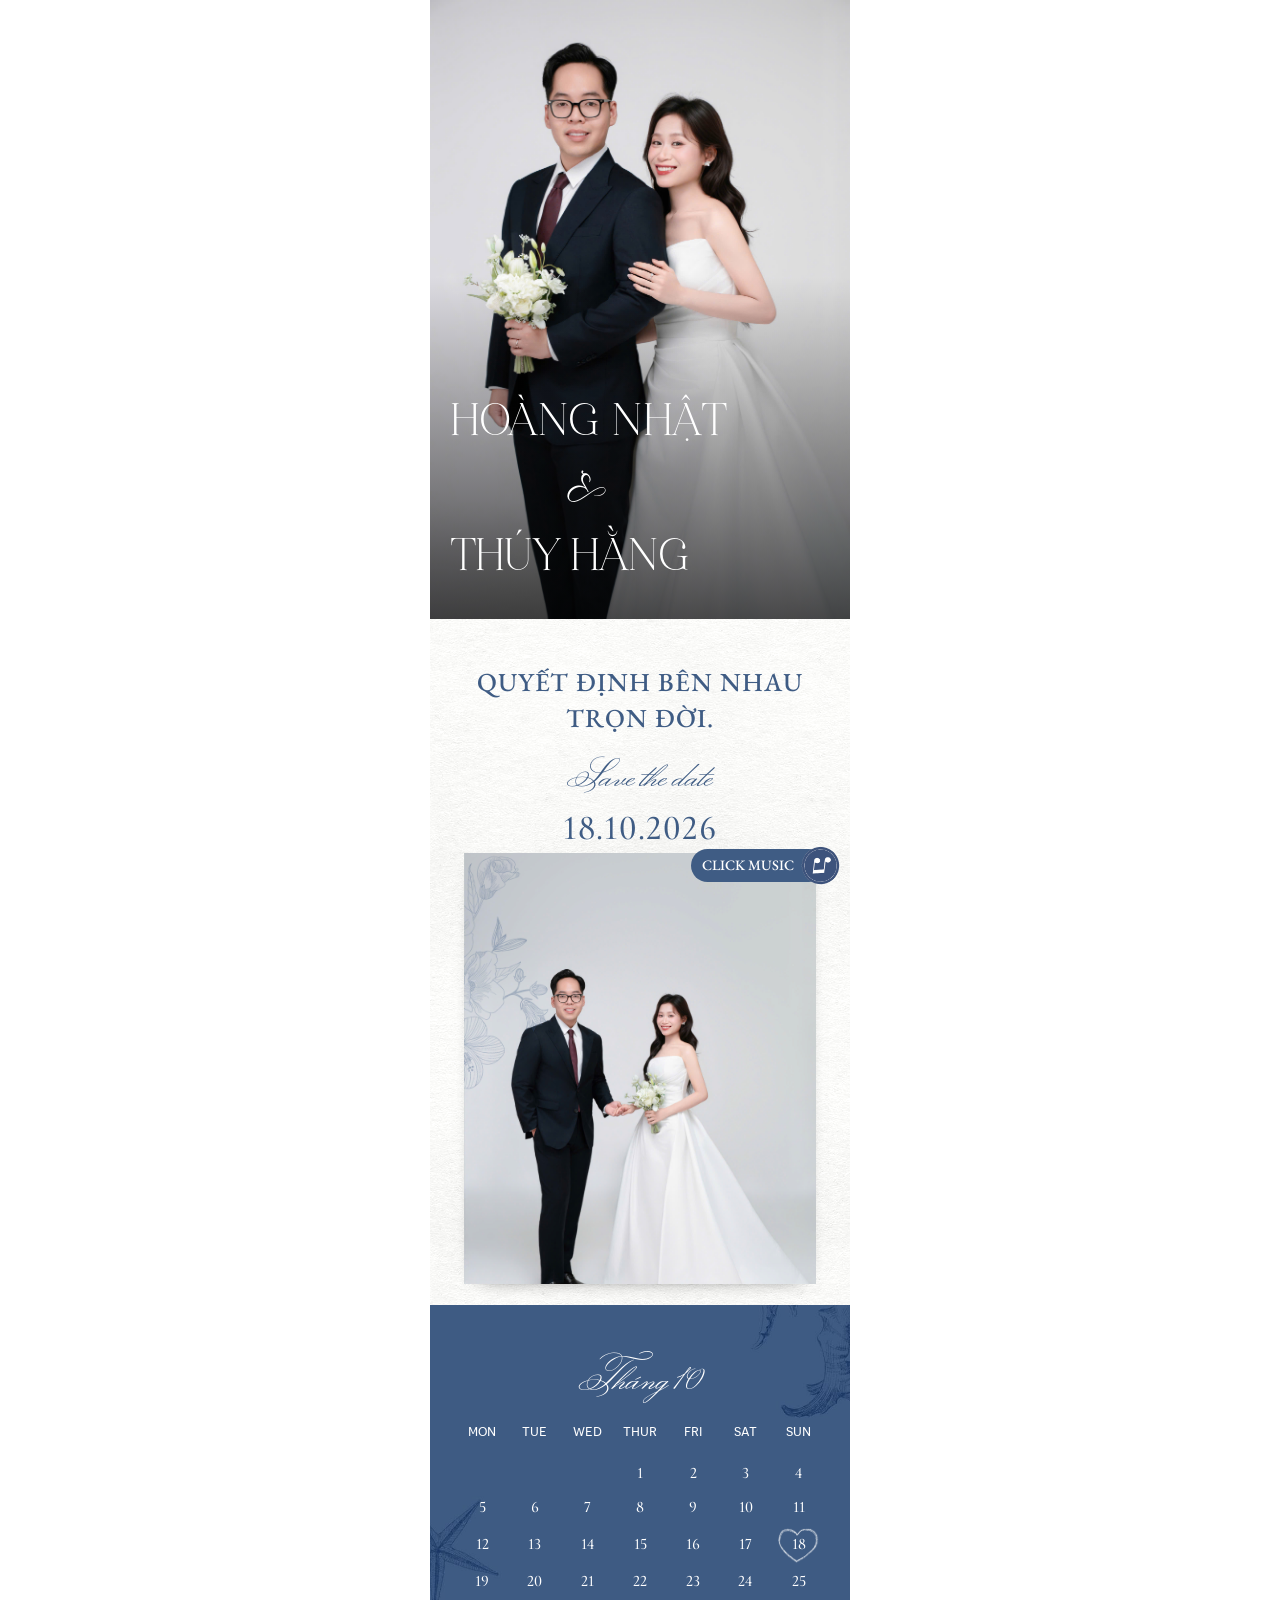
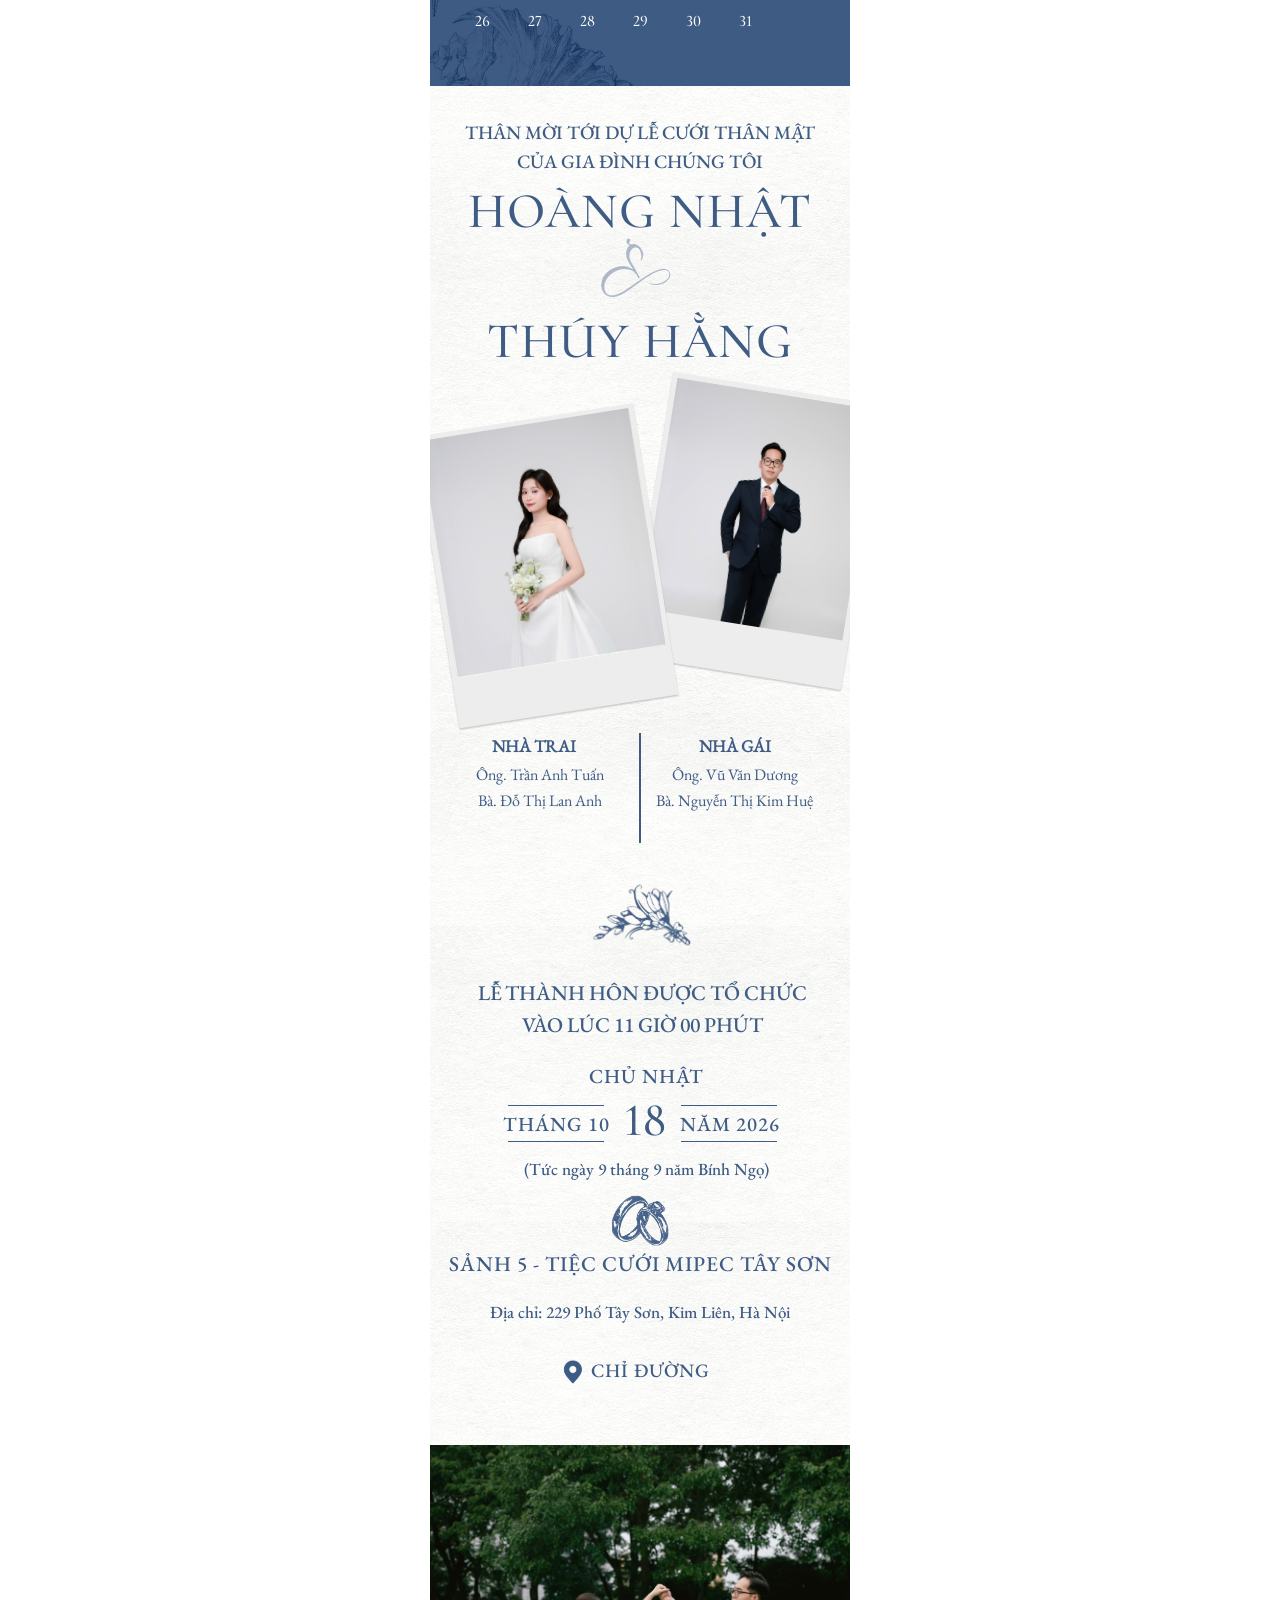
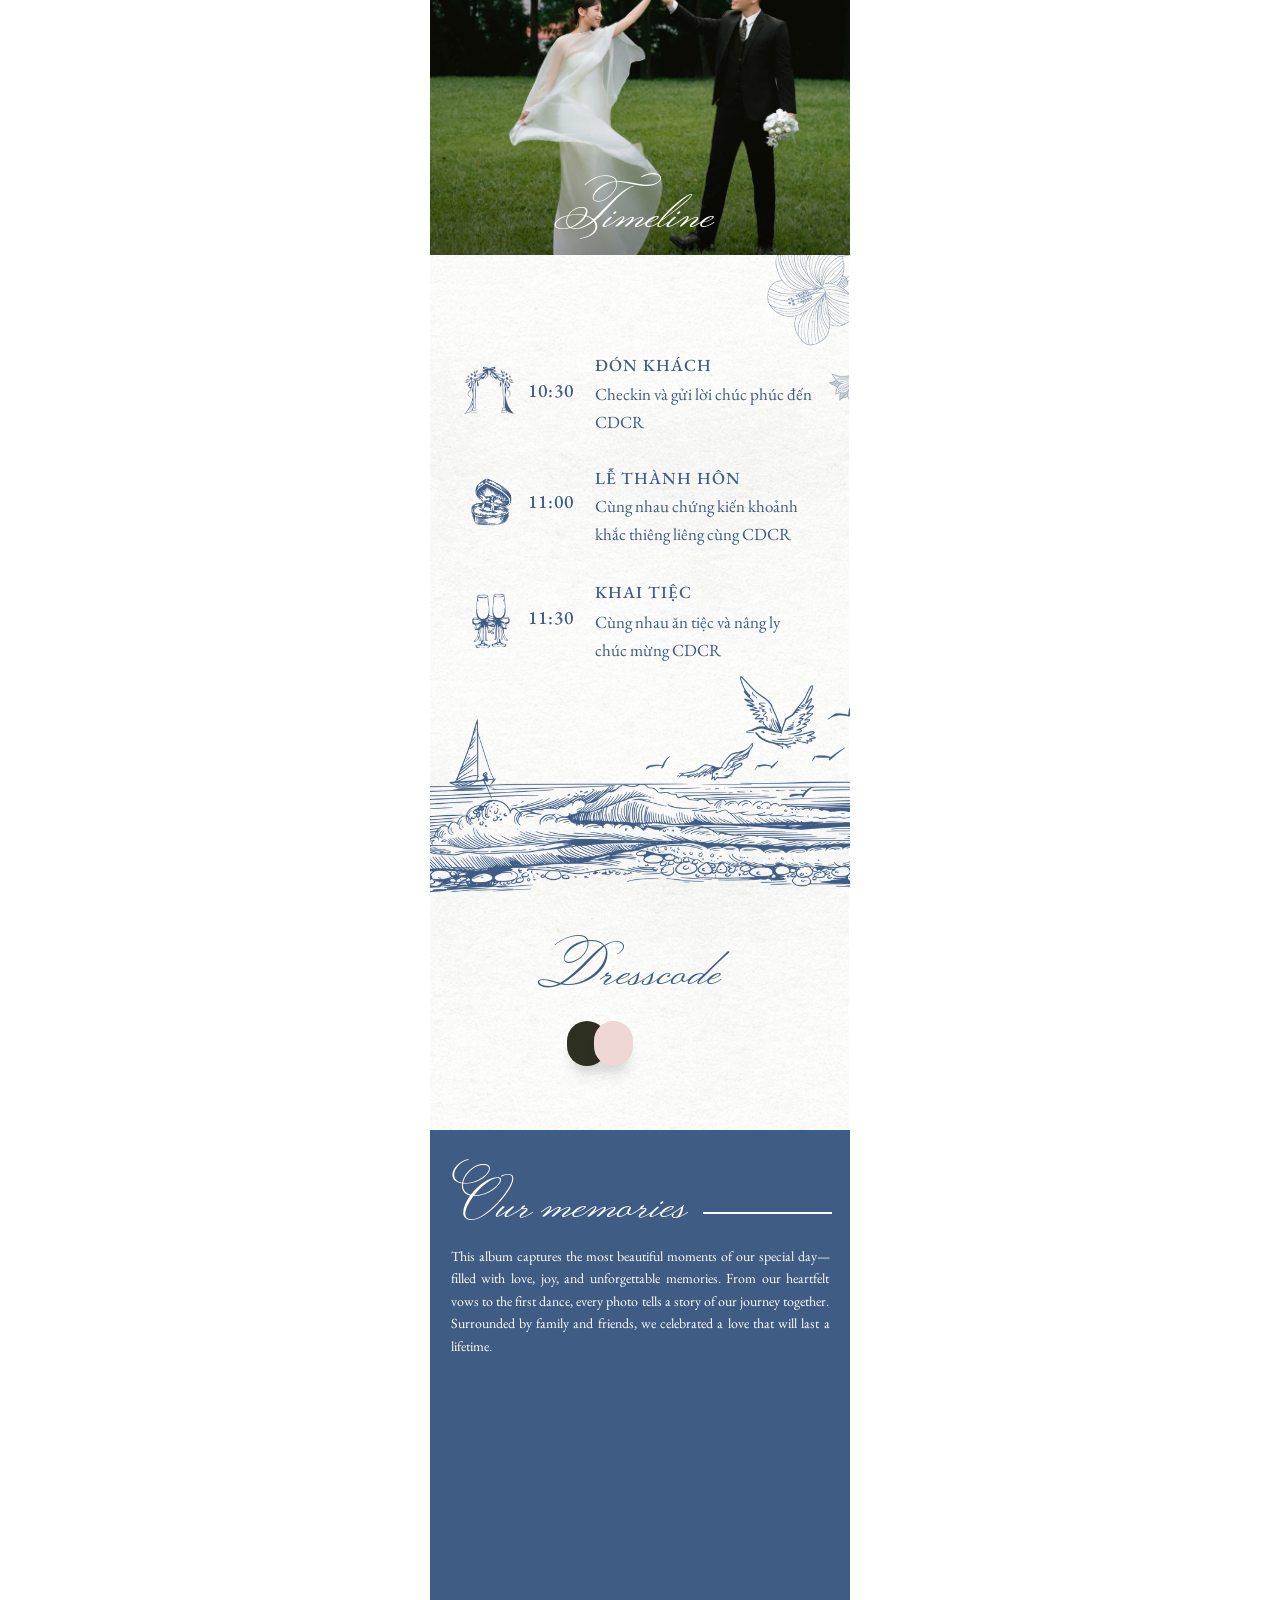
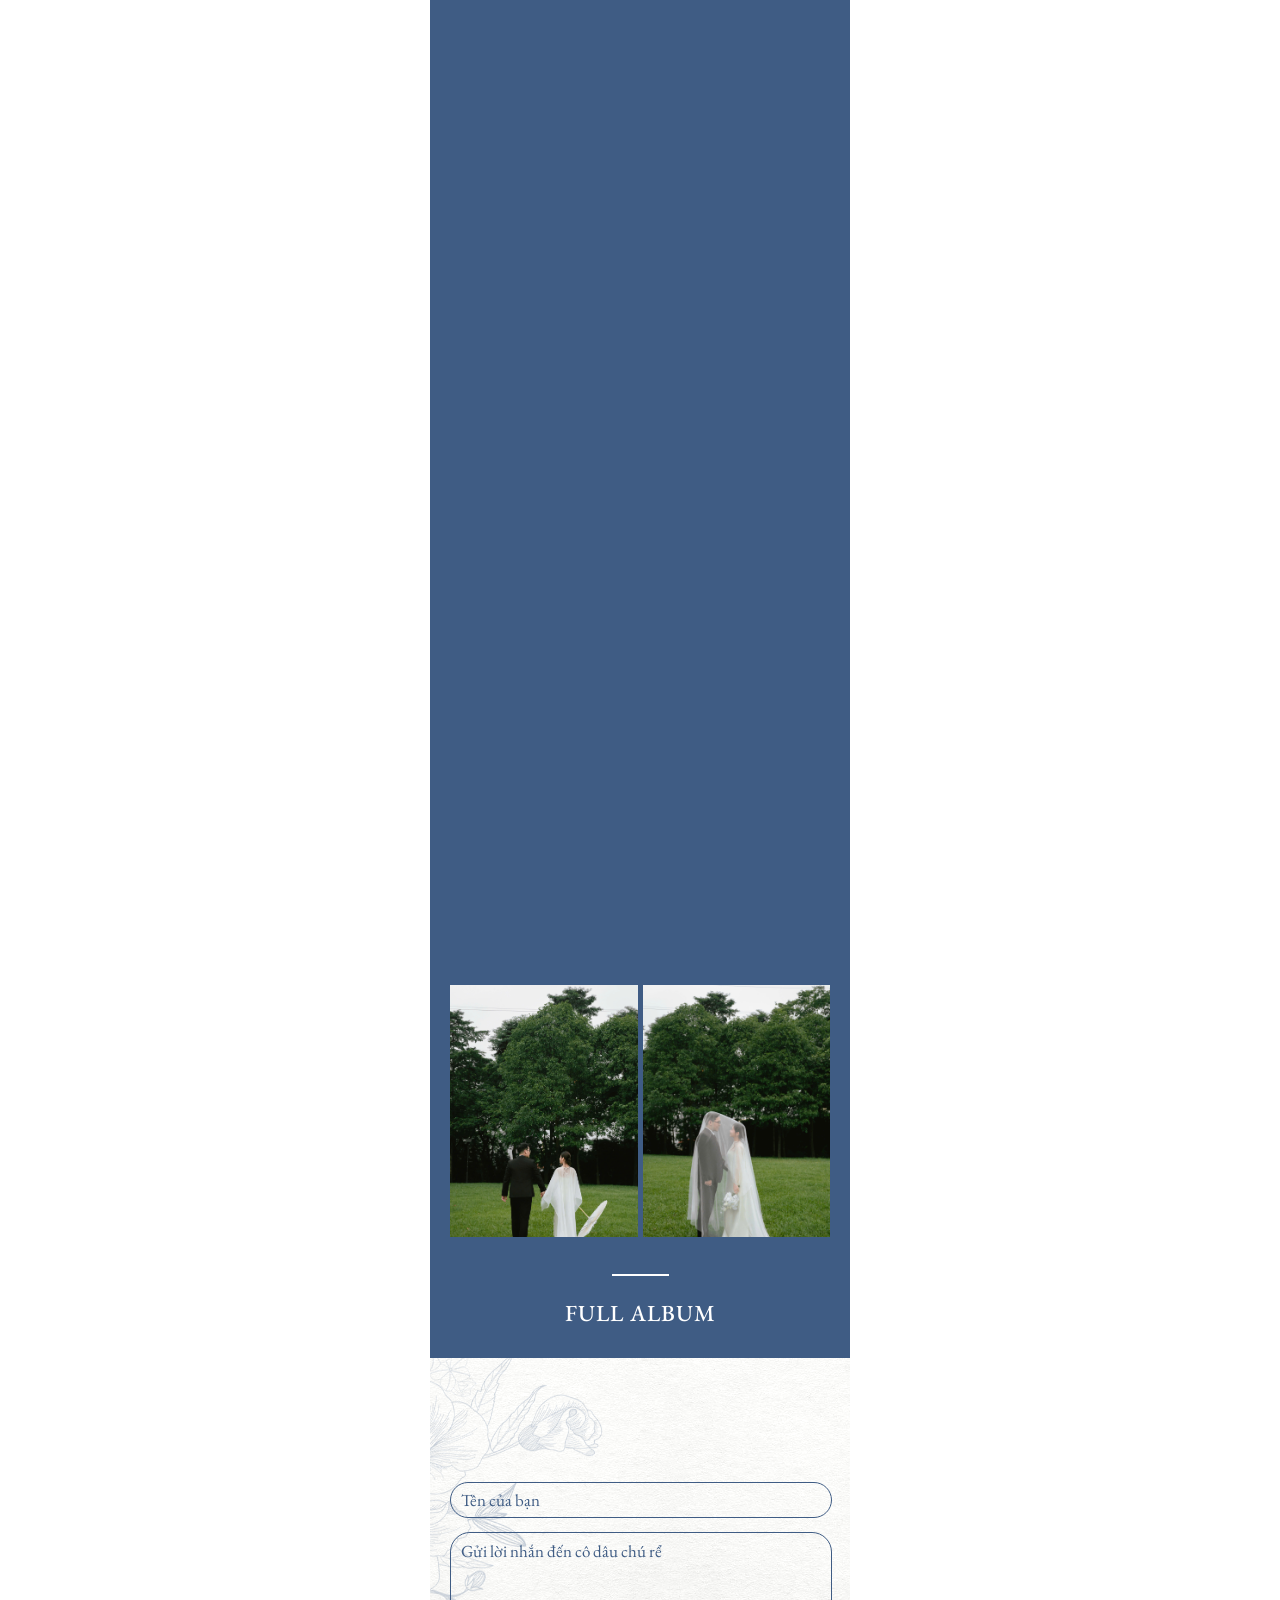
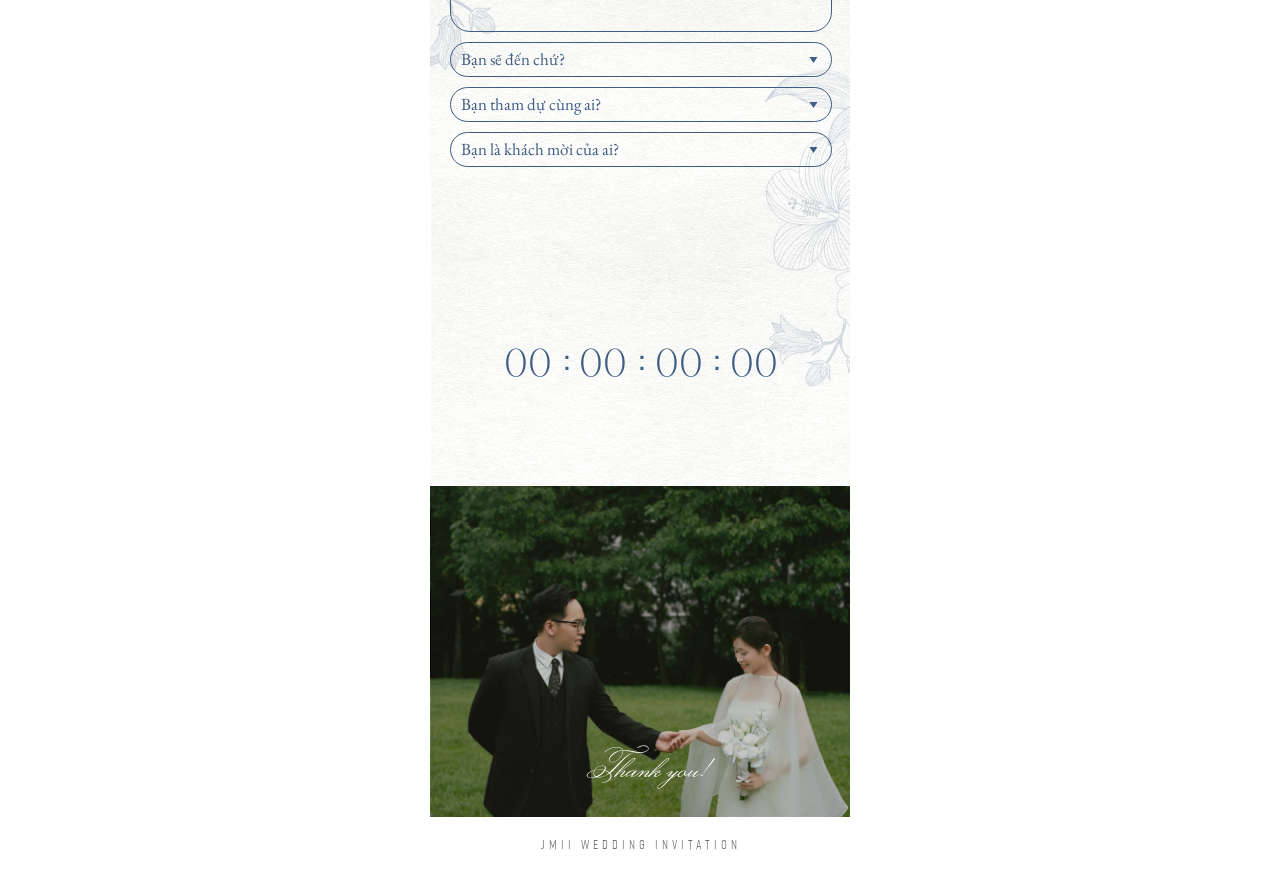
==== commit 26c4fa14: "improve UI" ====
--- a/index.html
+++ b/index.html
@@ -141,6 +141,10 @@
 #BOX17 > .ladi-box {
     background-position: 50% 37% !important;
 }
+#BOX26 > .ladi-box {
+    background-position: 50% 65% !important;
+}
+
 
 
 /* Hide Mừng Cưới button and adjust countdown spacing */
@@ -232,27 +236,27 @@
   <div class="wl-main-container" id="wl-main-container">
     <div class="swiper wl-main-swiper" id="wl-main-swiper">
       <div class="swiper-wrapper">
-        <div class="swiper-slide"><img src="images/album/photo_1.jpg" alt="Ảnh cưới 1" /></div>
-        <div class="swiper-slide"><img src="images/album/photo_2.jpg" alt="Ảnh cưới 2" /></div>
-        <div class="swiper-slide"><img src="images/album/photo_3.jpg" alt="Ảnh cưới 3" /></div>
-        <div class="swiper-slide"><img src="images/album/photo_4.jpg" alt="Ảnh cưới 4" /></div>
-        <div class="swiper-slide"><img src="images/album/photo_5.jpg" alt="Ảnh cưới 5" /></div>
-        <div class="swiper-slide"><img src="images/album/photo_6.jpg" alt="Ảnh cưới 6" /></div>
-        <div class="swiper-slide"><img src="images/album/photo_7.jpg" alt="Ảnh cưới 7" /></div>
-        <div class="swiper-slide"><img src="images/album/photo_8.jpg" alt="Ảnh cưới 8" /></div>
-        <div class="swiper-slide"><img src="images/album/photo_9.jpg" alt="Ảnh cưới 9" /></div>
-        <div class="swiper-slide"><img src="images/album/photo_10.jpg" alt="Ảnh cưới 10" /></div>
-        <div class="swiper-slide"><img src="images/album/photo_11.jpg" alt="Ảnh cưới 11" /></div>
-        <div class="swiper-slide"><img src="images/album/photo_12.jpg" alt="Ảnh cưới 12" /></div>
-        <div class="swiper-slide"><img src="images/album/photo_13.jpg" alt="Ảnh cưới 13" /></div>
-        <div class="swiper-slide"><img src="images/album/photo_14.jpg" alt="Ảnh cưới 14" /></div>
-        <div class="swiper-slide"><img src="images/album/photo_15.jpg" alt="Ảnh cưới 15" /></div>
-        <div class="swiper-slide"><img src="images/album/photo_16.jpg" alt="Ảnh cưới 16" /></div>
-        <div class="swiper-slide"><img src="images/album/photo_17.jpg" alt="Ảnh cưới 17" /></div>
-        <div class="swiper-slide"><img src="images/album/photo_18.jpg" alt="Ảnh cưới 18" /></div>
-        <div class="swiper-slide"><img src="images/album/photo_19.jpg" alt="Ảnh cưới 19" /></div>
-        <div class="swiper-slide"><img src="images/album/photo_20.jpg" alt="Ảnh cưới 20" /></div>
-        <div class="swiper-slide"><img src="images/album/photo_21.jpg" alt="Ảnh cưới 21" /></div>
+        <div class="swiper-slide"><img src="custom_wedding/album/album1.jpeg" alt="Ảnh cưới 1" loading="lazy" /></div>
+        <div class="swiper-slide"><img src="custom_wedding/album/album2.jpeg" alt="Ảnh cưới 2" loading="lazy" /></div>
+        <div class="swiper-slide"><img src="custom_wedding/album/album3.jpeg" alt="Ảnh cưới 3" loading="lazy" /></div>
+        <div class="swiper-slide"><img src="custom_wedding/album/album4.jpeg" alt="Ảnh cưới 4" loading="lazy" /></div>
+        <div class="swiper-slide"><img src="custom_wedding/album/album5.jpeg" alt="Ảnh cưới 5" loading="lazy" /></div>
+        <div class="swiper-slide"><img src="custom_wedding/album/album6.jpeg" alt="Ảnh cưới 6" loading="lazy" /></div>
+        <div class="swiper-slide"><img src="custom_wedding/album/album7.jpeg" alt="Ảnh cưới 7" loading="lazy" /></div>
+        <div class="swiper-slide"><img src="custom_wedding/album/album8.jpeg" alt="Ảnh cưới 8" loading="lazy" /></div>
+        <div class="swiper-slide"><img src="custom_wedding/album/album9.jpeg" alt="Ảnh cưới 9" loading="lazy" /></div>
+        <div class="swiper-slide"><img src="custom_wedding/album/album10.jpeg" alt="Ảnh cưới 10" loading="lazy" /></div>
+        <div class="swiper-slide"><img src="custom_wedding/album/album11.jpeg" alt="Ảnh cưới 11" loading="lazy" /></div>
+        <div class="swiper-slide"><img src="custom_wedding/album/album12.jpeg" alt="Ảnh cưới 12" loading="lazy" /></div>
+        <div class="swiper-slide"><img src="custom_wedding/album/album13.jpeg" alt="Ảnh cưới 13" loading="lazy" /></div>
+        <div class="swiper-slide"><img src="custom_wedding/album/album14.jpeg" alt="Ảnh cưới 14" loading="lazy" /></div>
+        <div class="swiper-slide"><img src="custom_wedding/album/album15.jpeg" alt="Ảnh cưới 15" loading="lazy" /></div>
+        <div class="swiper-slide"><img src="custom_wedding/album/album16.jpeg" alt="Ảnh cưới 16" loading="lazy" /></div>
+        <div class="swiper-slide"><img src="custom_wedding/album/album17.jpeg" alt="Ảnh cưới 17" loading="lazy" /></div>
+        <div class="swiper-slide"><img src="custom_wedding/album/album18.jpeg" alt="Ảnh cưới 18" loading="lazy" /></div>
+        <div class="swiper-slide"><img src="custom_wedding/album/album19.jpeg" alt="Ảnh cưới 19" loading="lazy" /></div>
+        <div class="swiper-slide"><img src="custom_wedding/album/album20.jpeg" alt="Ảnh cưới 20" loading="lazy" /></div>
+        <div class="swiper-slide"><img src="custom_wedding/album/album21.jpeg" alt="Ảnh cưới 21" loading="lazy" /></div>
       </div>
       <div class="swiper-button-prev wl-swiper-prev" id="wl-prev-btn"></div>
       <div class="swiper-button-next wl-swiper-next" id="wl-next-btn"></div>
@@ -263,27 +267,27 @@
   <div class="wl-thumbs-container">
     <div class="swiper wl-thumbs-swiper" id="wl-thumbs-swiper">
       <div class="swiper-wrapper">
-        <div class="swiper-slide"><img src="images/album/thumb_1.jpg" alt="Thumb 1" /></div>
-        <div class="swiper-slide"><img src="images/album/thumb_2.jpg" alt="Thumb 2" /></div>
-        <div class="swiper-slide"><img src="images/album/thumb_3.jpg" alt="Thumb 3" /></div>
-        <div class="swiper-slide"><img src="images/album/thumb_4.jpg" alt="Thumb 4" /></div>
-        <div class="swiper-slide"><img src="images/album/thumb_5.jpg" alt="Thumb 5" /></div>
-        <div class="swiper-slide"><img src="images/album/thumb_6.jpg" alt="Thumb 6" /></div>
-        <div class="swiper-slide"><img src="images/album/thumb_7.jpg" alt="Thumb 7" /></div>
-        <div class="swiper-slide"><img src="images/album/thumb_8.jpg" alt="Thumb 8" /></div>
-        <div class="swiper-slide"><img src="images/album/thumb_9.jpg" alt="Thumb 9" /></div>
-        <div class="swiper-slide"><img src="images/album/thumb_10.jpg" alt="Thumb 10" /></div>
-        <div class="swiper-slide"><img src="images/album/thumb_11.jpg" alt="Thumb 11" /></div>
-        <div class="swiper-slide"><img src="images/album/thumb_12.jpg" alt="Thumb 12" /></div>
-        <div class="swiper-slide"><img src="images/album/thumb_13.jpg" alt="Thumb 13" /></div>
-        <div class="swiper-slide"><img src="images/album/thumb_14.jpg" alt="Thumb 14" /></div>
-        <div class="swiper-slide"><img src="images/album/thumb_15.jpg" alt="Thumb 15" /></div>
-        <div class="swiper-slide"><img src="images/album/thumb_16.jpg" alt="Thumb 16" /></div>
-        <div class="swiper-slide"><img src="images/album/thumb_17.jpg" alt="Thumb 17" /></div>
-        <div class="swiper-slide"><img src="images/album/thumb_18.jpg" alt="Thumb 18" /></div>
-        <div class="swiper-slide"><img src="images/album/thumb_19.jpg" alt="Thumb 19" /></div>
-        <div class="swiper-slide"><img src="images/album/thumb_20.jpg" alt="Thumb 20" /></div>
-        <div class="swiper-slide"><img src="images/album/thumb_21.jpg" alt="Thumb 21" /></div>
+        <div class="swiper-slide"><img src="custom_wedding/album/album1.jpeg" alt="Thumb 1" loading="lazy" /></div>
+        <div class="swiper-slide"><img src="custom_wedding/album/album2.jpeg" alt="Thumb 2" loading="lazy" /></div>
+        <div class="swiper-slide"><img src="custom_wedding/album/album3.jpeg" alt="Thumb 3" loading="lazy" /></div>
+        <div class="swiper-slide"><img src="custom_wedding/album/album4.jpeg" alt="Thumb 4" loading="lazy" /></div>
+        <div class="swiper-slide"><img src="custom_wedding/album/album5.jpeg" alt="Thumb 5" loading="lazy" /></div>
+        <div class="swiper-slide"><img src="custom_wedding/album/album6.jpeg" alt="Thumb 6" loading="lazy" /></div>
+        <div class="swiper-slide"><img src="custom_wedding/album/album7.jpeg" alt="Thumb 7" loading="lazy" /></div>
+        <div class="swiper-slide"><img src="custom_wedding/album/album8.jpeg" alt="Thumb 8" loading="lazy" /></div>
+        <div class="swiper-slide"><img src="custom_wedding/album/album9.jpeg" alt="Thumb 9" loading="lazy" /></div>
+        <div class="swiper-slide"><img src="custom_wedding/album/album10.jpeg" alt="Thumb 10" loading="lazy" /></div>
+        <div class="swiper-slide"><img src="custom_wedding/album/album11.jpeg" alt="Thumb 11" loading="lazy" /></div>
+        <div class="swiper-slide"><img src="custom_wedding/album/album12.jpeg" alt="Thumb 12" loading="lazy" /></div>
+        <div class="swiper-slide"><img src="custom_wedding/album/album13.jpeg" alt="Thumb 13" loading="lazy" /></div>
+        <div class="swiper-slide"><img src="custom_wedding/album/album14.jpeg" alt="Thumb 14" loading="lazy" /></div>
+        <div class="swiper-slide"><img src="custom_wedding/album/album15.jpeg" alt="Thumb 15" loading="lazy" /></div>
+        <div class="swiper-slide"><img src="custom_wedding/album/album16.jpeg" alt="Thumb 16" loading="lazy" /></div>
+        <div class="swiper-slide"><img src="custom_wedding/album/album17.jpeg" alt="Thumb 17" loading="lazy" /></div>
+        <div class="swiper-slide"><img src="custom_wedding/album/album18.jpeg" alt="Thumb 18" loading="lazy" /></div>
+        <div class="swiper-slide"><img src="custom_wedding/album/album19.jpeg" alt="Thumb 19" loading="lazy" /></div>
+        <div class="swiper-slide"><img src="custom_wedding/album/album20.jpeg" alt="Thumb 20" loading="lazy" /></div>
+        <div class="swiper-slide"><img src="custom_wedding/album/album21.jpeg" alt="Thumb 21" loading="lazy" /></div>
       </div>
     </div>
   </div>
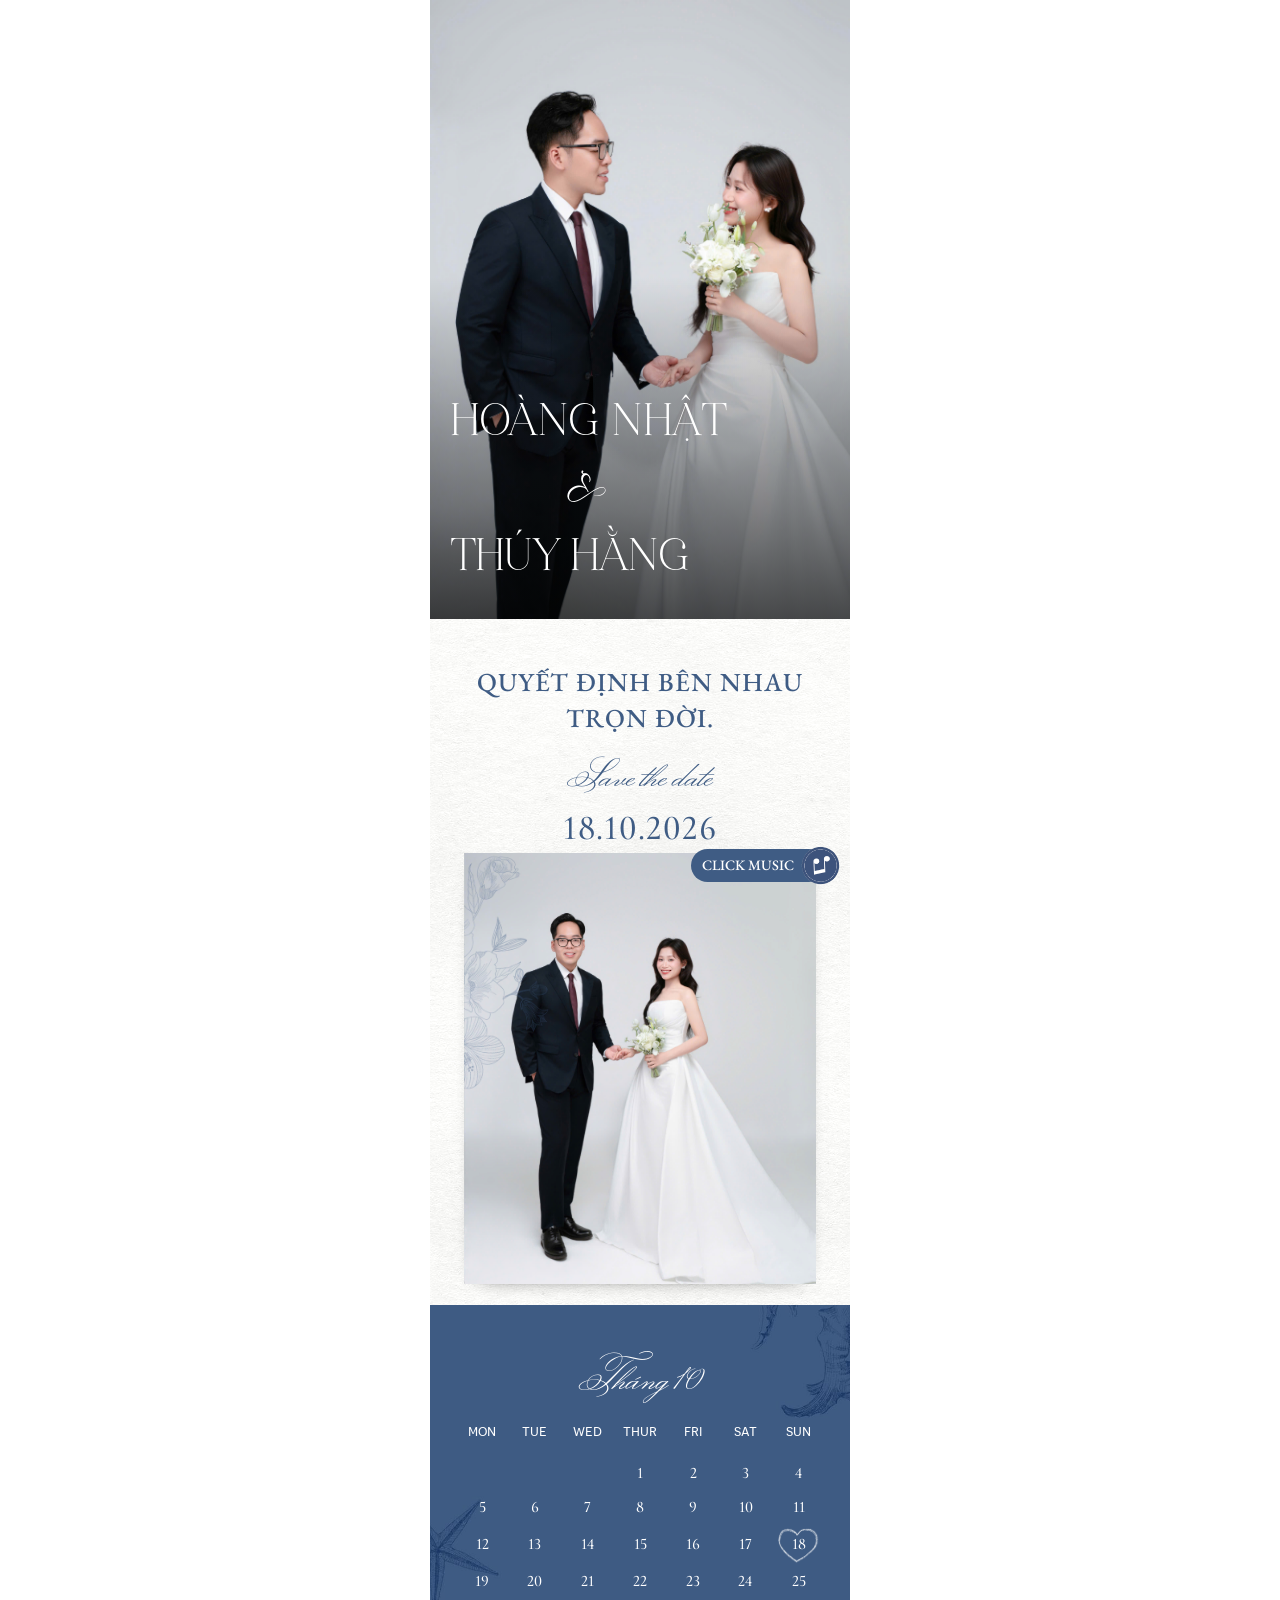
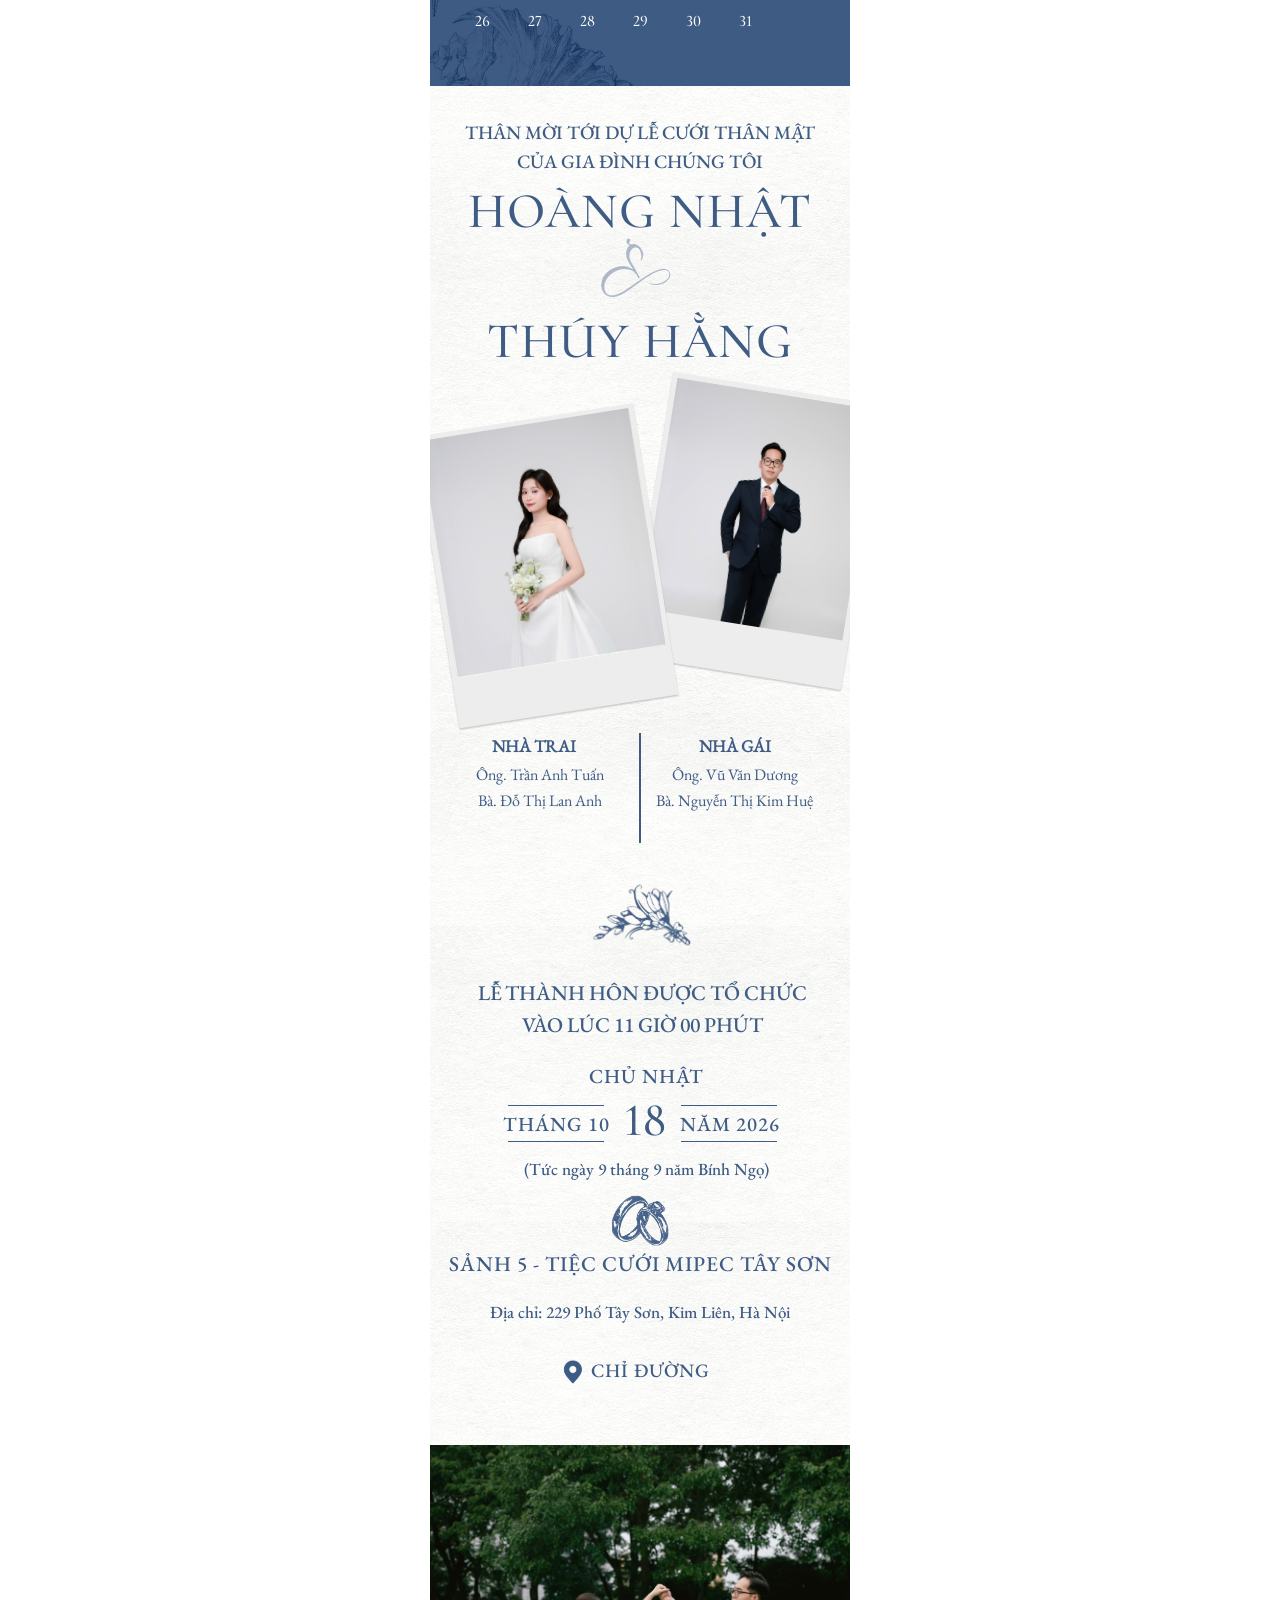
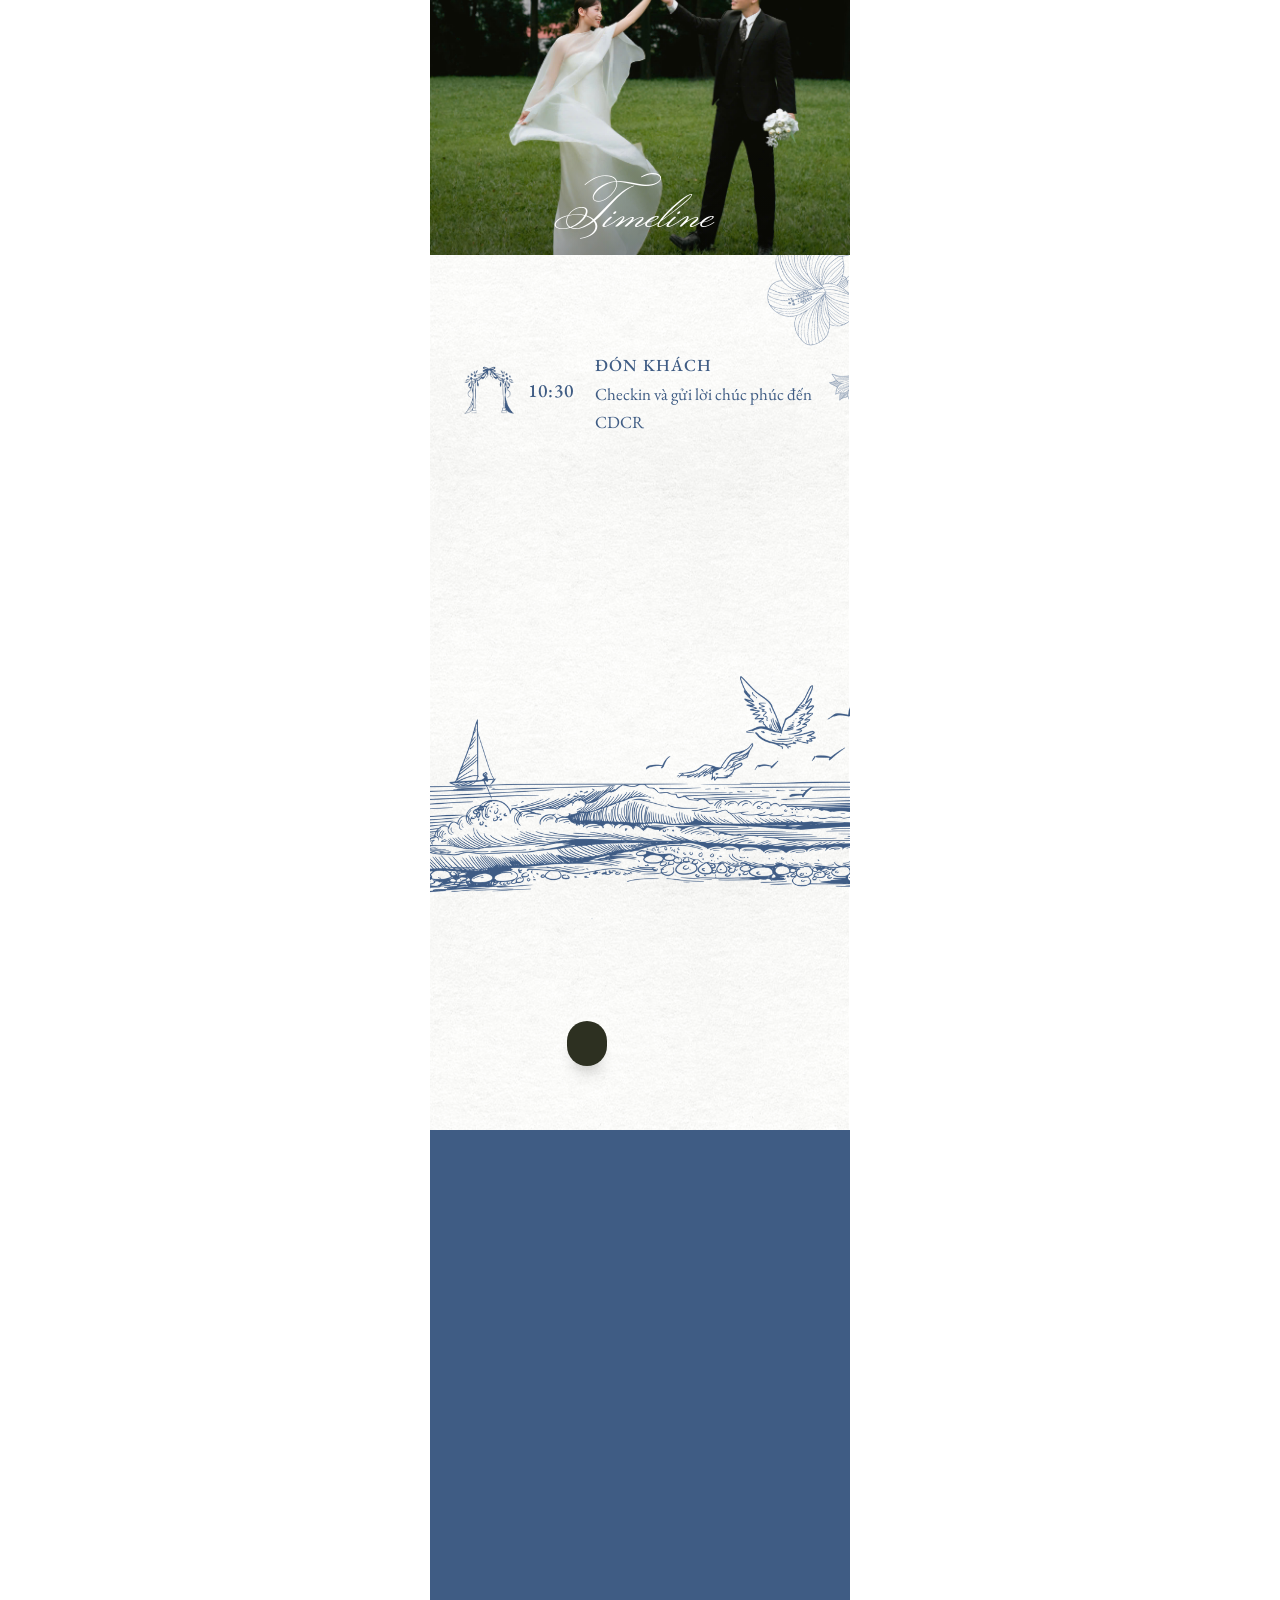
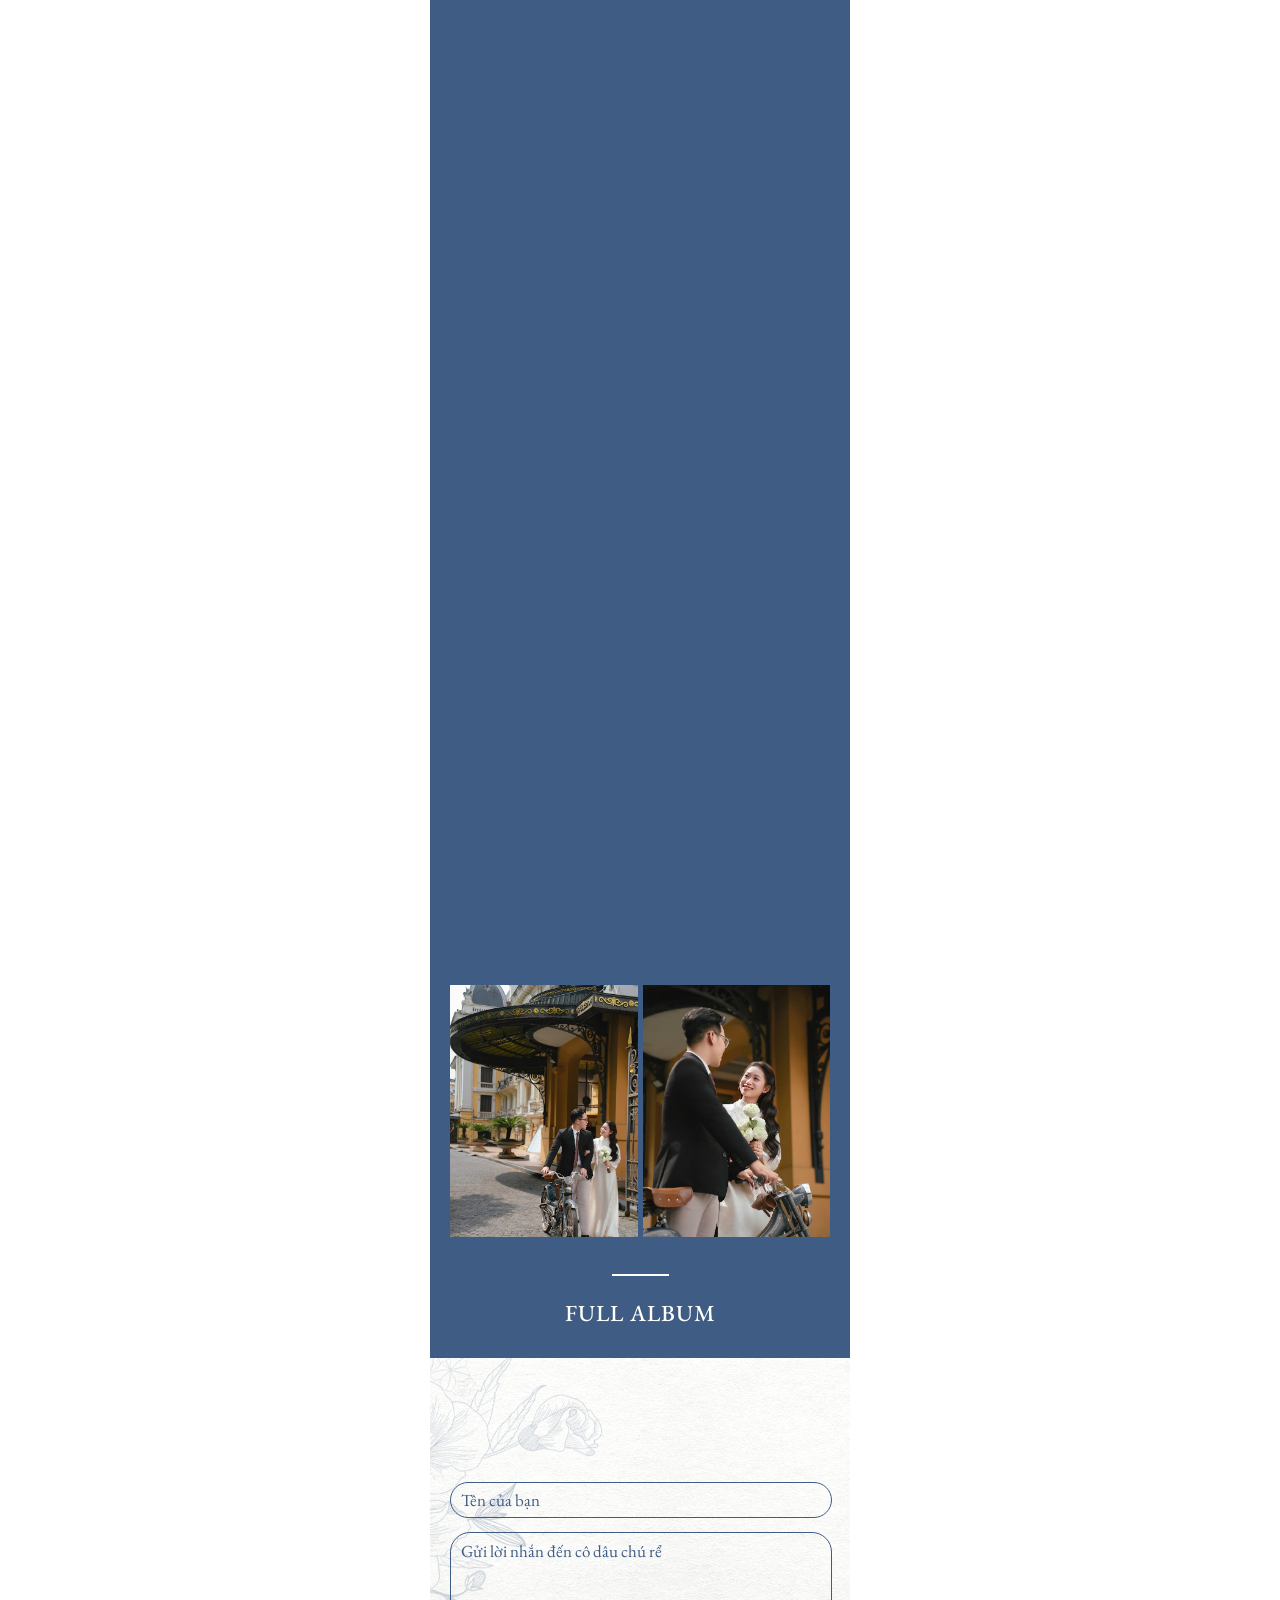
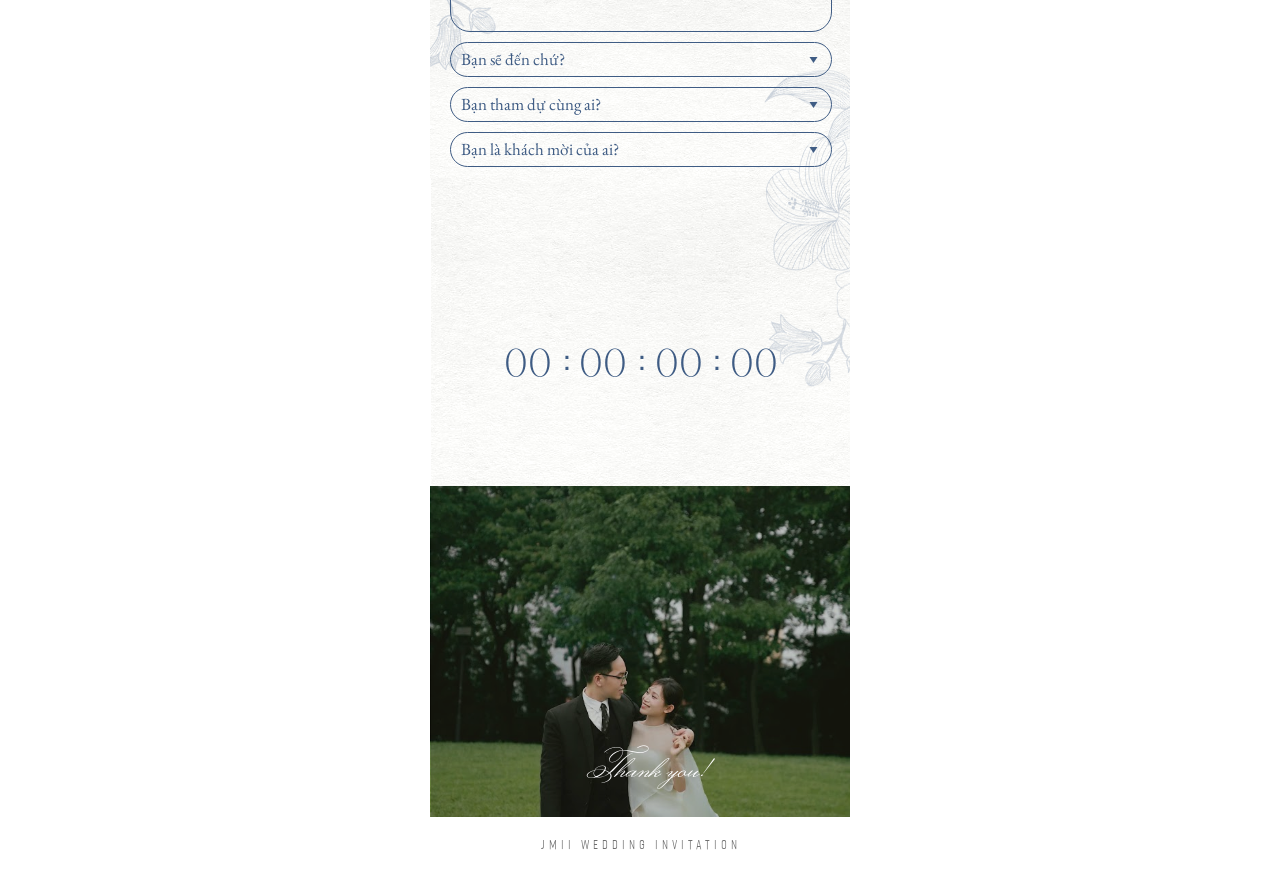
==== commit ee0df4b5: "hotfix" ====
--- a/index.html
+++ b/index.html
@@ -32,7 +32,7 @@
 <meta name="twitter:title" content="LỄ THÀNH HÔN - HOÀNG NHẬT & THÚY HẰNG"/>
 <meta name="twitter:description" content="Trân trọng kính mời quý khách tới dự bữa cơm thân mật chung vui cùng gia đình chúng tôi vào lúc 11:00 ngày 18.10.2026 tại Sảnh 5 - Tiệc cưới Mipec Tây Sơn"/>
 <meta name="twitter:image" content="https://hoangnhatthuyhang.vercel.app/images/og_share.jpg"/>
-<meta name="msapplication-TileImage" content="https://hoangnhatthuyhang.vercel.app/images/untitled-1-20250323102909-q2zbh.png"/><meta content="no-cache" http-equiv="Cache-Control"/><meta content="IE=edge" http-equiv="X-UA-Compatible"/><meta content="-1" http-equiv="Expires"/><meta content="" name="keywords"/><meta content="width=device-width, initial-scale=1" name="viewport"/><script type="text/javascript">window.ladi_viewport=function(b){var a=document;b=b?b:'innerWidth';var c=window[b];var d=true;if(typeof window.ladi_is_desktop=="undefined"||window.ladi_is_desktop==undefined){window.ladi_is_desktop=!d;}var e=960;var f=420;var g='';if(!d){g="width="+e+",user-scalable=no,initial-scale=1.0";}else{var h=1;var i=f;if(i!=c){h=c / i;}g="width="+i+",user-scalable=no,initial-scale="+h+",minimum-scale="+h+",maximum-scale="+h;}var j=a.getElementById("viewport");if(!j){j=a.createElement("meta");j.id="viewport";j.name="viewport";a.head.appendChild(j);}j.setAttribute("content",g);};window.ladi_viewport();window.ladi_fbq_data = [];window.ladi_fbq = function () {window.ladi_fbq_data.push(arguments);};window.ladi_ttq_data = [];window.ladi_ttq = function () {window.ladi_ttq_data.push(arguments);};</script><meta content="telephone=no" name="format-detection"/><link href="images/untitled-1-20250323102909-q2zbh.png" rel="icon" type="image/x-icon"/><link href="images/untitled-1-20250323102909-q2zbh.png" rel="shortcut icon"/><link href="images/untitled-1-20250323102909-q2zbh.png" rel="apple-touch-icon"/><link href="images/untitled-1-20250323102909-q2zbh.png" rel="apple-touch-icon-precomposed"/><meta content="days" name="revisit-after"/><link rel="dns-prefetch"/><link crossorigin="" href="https://fonts.googleapis.com/" rel="preconnect"/><link crossorigin="" href="https://fonts.gstatic.com/" rel="preconnect"/><link crossorigin="" href="https://w.ladicdn.com/" rel="preconnect"/><link crossorigin="" href="https://s.ladicdn.com/" rel="preconnect"/><link crossorigin="" href="https://api1.ldpform.com/" rel="preconnect"/><link crossorigin="" href="https://a.ladipage.com/" rel="preconnect"/><link crossorigin="" href="https://api.sales.ldpform.net/" rel="preconnect"/><link as="style" href="css/google_fonts.css" onload="this.onload = null; this.rel = 'stylesheet';" rel="preload"/><link as="script" href="js/ladipagev3.min.js" rel="preload"/><style id="style_ladi" type="text/css">a,abbr,acronym,address,applet,article,aside,audio,b,big,blockquote,body,button,canvas,caption,center,cite,code,dd,del,details,dfn,div,dl,dt,em,embed,fieldset,figcaption,figure,footer,form,h1,h2,h3,h4,h5,h6,header,hgroup,html,i,iframe,img,input,ins,kbd,label,legend,li,mark,menu,nav,object,ol,output,p,pre,q,ruby,s,samp,section,select,small,span,strike,strong,sub,summary,sup,table,tbody,td,textarea,tfoot,th,thead,time,tr,tt,u,ul,var,video{margin:0;padding:0;border:0;outline:0;font-size:100%;font:inherit;vertical-align:baseline;box-sizing:border-box;-webkit-font-smoothing:antialiased;-moz-osx-font-smoothing:grayscale}article,aside,details,figcaption,figure,footer,header,hgroup,menu,nav,section{display:block}body{line-height:1}a{text-decoration:none}ol,ul{list-style:none}blockquote,q{quotes:none}blockquote:after,blockquote:before,q:after,q:before{content:'';content:none}table{border-collapse:collapse;border-spacing:0}.ladi-loading{z-index:900000000000;position:fixed;width:100%;height:100%;top:0;left:0;background-color:rgba(0,0,0,.1)}.ladi-loading .loading{width:80px;height:80px;top:0;left:0;bottom:0;right:0;margin:auto;overflow:hidden;position:absolute}.ladi-loading .loading div{position:absolute;width:6px;height:6px;background:#fff;border-radius:50%;animation:ladi-loading 1.2s linear infinite}.ladi-loading .loading div:nth-child(1){animation-delay:0s;top:37px;left:66px}.ladi-loading .loading div:nth-child(2){animation-delay:-.1s;top:22px;left:62px}.ladi-loading .loading div:nth-child(3){animation-delay:-.2s;top:11px;left:52px}.ladi-loading .loading div:nth-child(4){animation-delay:-.3s;top:7px;left:37px}.ladi-loading .loading div:nth-child(5){animation-delay:-.4s;top:11px;left:22px}.ladi-loading .loading div:nth-child(6){animation-delay:-.5s;top:22px;left:11px}.ladi-loading .loading div:nth-child(7){animation-delay:-.6s;top:37px;left:7px}.ladi-loading .loading div:nth-child(8){animation-delay:-.7s;top:52px;left:11px}.ladi-loading .loading div:nth-child(9){animation-delay:-.8s;top:62px;left:22px}.ladi-loading .loading div:nth-child(10){animation-delay:-.9s;top:66px;left:37px}.ladi-loading .loading div:nth-child(11){animation-delay:-1s;top:62px;left:52px}.ladi-loading .loading div:nth-child(12){animation-delay:-1.1s;top:52px;left:62px}@keyframes ladi-loading{0%,100%,20%,80%{transform:scale(1)}50%{transform:scale(1.5)}}.ladipage-message{position:fixed;width:100%;height:100%;top:0;left:0;z-index:10000000000;background:rgba(0,0,0,.3)}.ladipage-message .ladipage-message-box{width:400px;max-width:calc(100% - 50px);height:160px;border:1px solid rgba(0,0,0,.3);background-color:#fff;position:fixed;top:calc(50% - 155px);left:0;right:0;margin:auto;border-radius:10px}.ladipage-message .ladipage-message-box span{display:block;background-color:rgba(6,21,40,.05);color:#000;padding:12px 15px;font-weight:600;font-size:16px;line-height:16px;border-top-left-radius:10px;border-top-right-radius:10px}.ladipage-message .ladipage-message-box .ladipage-message-text{display:-webkit-box;font-size:14px;padding:0 20px;margin-top:16px;line-height:20px;-webkit-line-clamp:3;-webkit-box-orient:vertical;overflow:hidden;text-overflow:ellipsis;word-break:break-word}.ladipage-message .ladipage-message-box .ladipage-message-close{display:block;position:absolute;right:15px;bottom:10px;margin:0 auto;padding:10px 0;border:none;width:80px;text-transform:uppercase;text-align:center;color:#000;background-color:#e6e6e6;border-radius:5px;text-decoration:none;font-size:14px;line-height:14px;font-weight:600;cursor:pointer;outline:0}.lightbox-screen{display:none;position:fixed;width:100%;height:100%;top:0;left:0;bottom:0;right:0;margin:auto;z-index:9000000080;background:rgba(0,0,0,.5)}.lightbox-screen .lightbox-close{position:absolute;z-index:9000000090;cursor:pointer}.lightbox-screen .lightbox-hidden{display:none}.lightbox-screen .lightbox-close{width:16px;height:16px;margin:10px;background-repeat:no-repeat;background-position:center center;background-image:url("data:image/svg+xml;utf8, %3Csvg%20width%3D%2224%22%20height%3D%2224%22%20viewBox%3D%220%200%2024%2024%22%20xmlns%3D%22http%3A%2F%2Fwww.w3.org%2F2000%2Fsvg%22%20fill%3D%22%23fff%22%3E%3Cpath%20fill-rule%3D%22evenodd%22%20clip-rule%3D%22evenodd%22%20d%3D%22M23.4144%202.00015L2.00015%2023.4144L0.585938%2022.0002L22.0002%200.585938L23.4144%202.00015Z%22%3E%3C%2Fpath%3E%3Cpath%20fill-rule%3D%22evenodd%22%20clip-rule%3D%22evenodd%22%20d%3D%22M2.00015%200.585938L23.4144%2022.0002L22.0002%2023.4144L0.585938%202.00015L2.00015%200.585938Z%22%3E%3C%2Fpath%3E%3C%2Fsvg%3E")}*{-webkit-tap-highlight-color:#fff0}body{font-size:12px;-ms-text-size-adjust:none;-moz-text-size-adjust:none;-o-text-size-adjust:none;-webkit-text-size-adjust:none;background-color:#fff}.overflow-hidden{overflow:hidden}.ladi-transition{transition:all 150ms linear 0s}.z-index-1{z-index:1}.opacity-0{opacity:0}.height-0{height:0!important}.pointer-events-none{pointer-events:none}.transition-parent-collapse-height{transition:height 150ms linear 0s}.transition-parent-collapse-top{transition:top 150ms linear 0s}.transition-readmore{transition:height 350ms linear 0s}.transition-collapse{transition:height 150ms linear 0s}body.grab{cursor:grab}.ladi-wraper{width:100%;min-height:100%;overflow:hidden;touch-action:manipulation}.ladi-container{position:relative;margin:0 auto;height:100%}.ladi-overlay{position:absolute;top:0;left:0;height:100%;width:100%;pointer-events:none}.ladi-element{position:absolute}@media (hover: hover) {.ladi-check-hover {opacity: 0;}}.ladi-section {margin: 0 auto;position: relative;}.ladi-section[data-tab-id]{display: none;}.ladi-section.selected[data-tab-id]{display: block;}.ladi-section .ladi-section-background {position: absolute;width: 100%;height: 100%;top: 0;left: 0;pointer-events: none;overflow: hidden;}.ladi-box {position: absolute;width: 100%;height: 100%;overflow: hidden;}#SECTION_POPUP .ladi-container {z-index: 90000070;}#SECTION_POPUP .ladi-container > .ladi-element {z-index: 90000070;position: fixed;display: none;}#SECTION_POPUP .ladi-container > .ladi-element[data-fixed-close="true"] {position: relative !important;}#SECTION_POPUP .ladi-container > .ladi-element.hide-visibility {display: block !important;visibility: hidden !important;}#SECTION_POPUP .popup-close {position: absolute;right: 0px;top: 0px;z-index: 9000000080;cursor: pointer;width: 16px;height: 16px;margin: 10px;background-repeat: no-repeat;background-position: center center;background-image: url("data:image/svg+xml;utf8, %3Csvg%20width%3D%2224%22%20height%3D%2224%22%20viewBox%3D%220%200%2024%2024%22%20xmlns%3D%22http%3A%2F%2Fwww.w3.org%2F2000%2Fsvg%22%20fill%3D%22%23000%22%3E%3Cpath%20fill-rule%3D%22evenodd%22%20clip-rule%3D%22evenodd%22%20d%3D%22M23.4144%202.00015L2.00015%2023.4144L0.585938%2022.0002L22.0002%200.585938L23.4144%202.00015Z%22%3E%3C%2Fpath%3E%3Cpath%20fill-rule%3D%22evenodd%22%20clip-rule%3D%22evenodd%22%20d%3D%22M2.00015%200.585938L23.4144%2022.0002L22.0002%2023.4144L0.585938%202.00015L2.00015%200.585938Z%22%3E%3C%2Fpath%3E%3C%2Fsvg%3E");}.ladi-popup {position: absolute;width: 100%;height: 100%;}.ladi-popup .ladi-popup-background {height: 100%;width: 100%;pointer-events: none;}.ladi-countdown {position: absolute;width: 100%;height: 100%;display: flex;}.ladi-countdown .ladi-countdown-background {position: absolute;width: 100%;height: 100%;top: 0;left: 0;background-size: inherit;background-attachment: inherit;background-origin: inherit;display: table;pointer-events: none;}.ladi-countdown .ladi-countdown-text {position: absolute;width: 100%;height: 100%;text-decoration: inherit;display: table;pointer-events: none;}.ladi-countdown .ladi-countdown-text span {display: table-cell;vertical-align: middle;}.ladi-countdown > .ladi-element {text-decoration: inherit;background-size: inherit;background-attachment: inherit;background-origin: inherit;position: relative;display: inline-block;}.ladi-countdown > .ladi-element:last-child {margin-right: 0px !important;}.ladi-button{position:absolute;width:100%;height:100%;overflow:hidden}.ladi-button:active{transform:translateY(2px);transition:transform .2s linear}.ladi-button .ladi-button-background{height:100%;width:100%;pointer-events:none;transition:inherit}.ladi-button>.ladi-button-headline,.ladi-button>.ladi-button-shape{width:100%!important;height:100%!important;top:0!important;left:0!important;display:table;user-select:none;-webkit-user-select:none;-moz-user-select:none;-ms-user-select:none}.ladi-button>.ladi-button-shape .ladi-shape{margin:auto;top:0;bottom:0}.ladi-button>.ladi-button-headline .ladi-headline{display:table-cell;vertical-align:middle}.ladi-checkout-product-cart-icon .ladi-cart-number{position:absolute;top:-2px;right:-7px;background:#f36e36;text-align:center;min-width:18px;min-height:18px;font-size:12px;font-weight:700;color:#fff;border-radius:100%;z-index:90000000;padding:3px 4px}.ladi-checkout-product-add-to-cart .ladi-button .loading-dots{width:100%;height:100%;top:0;left:0;position:absolute;display:flex;align-items:center;justify-content:center}.ladi-checkout-product-add-to-cart .ladi-button .loading-dots p{display:inline-block;font-size:32px;line-height:1;animation:.6s infinite loading}.ladi-checkout-product-add-to-cart .ladi-button .loading-dots p:first-child{animation-delay:0s}.ladi-checkout-product-add-to-cart .ladi-button .loading-dots p:nth-child(2){animation-delay:.2s}.ladi-checkout-product-add-to-cart .ladi-button .loading-dots p:nth-child(3){animation-delay:.4s}@keyframes loading{0%,100%{opacity:0}50%{opacity:1}}.ladi-form .ladi-form-checkout-bump-offer-check.multiple.checked:before,.ladi-form .ladi-form-checkout-payment-check.multiple.checked:before{--url:url("data:image/svg+xml,%0A%3Csvg%20width%3D%2224%22%20height%3D%2224%22%20viewBox%3D%220%200%2024%2024%22%20fill%3D%22none%22%20xmlns%3D%22http%3A%2F%2Fwww.w3.org%2F2000%2Fsvg%22%3E%0A%3Cpath%20d%3D%22M18.71%207.20998C18.617%207.11625%2018.5064%207.04186%2018.3846%206.99109C18.2627%206.94032%2018.132%206.91418%2018%206.91418C17.868%206.91418%2017.7373%206.94032%2017.6154%206.99109C17.4936%207.04186%2017.383%207.11625%2017.29%207.20998L9.84%2014.67L6.71%2011.53C6.61348%2011.4367%206.49954%2011.3634%206.37468%2011.3142C6.24983%2011.265%206.1165%2011.2409%205.98232%2011.2432C5.84814%2011.2455%205.71573%2011.2743%205.59265%2011.3278C5.46957%2011.3812%205.35824%2011.4585%205.265%2011.555C5.17176%2011.6515%205.09845%2011.7654%205.04924%2011.8903C5.00004%2012.0152%204.97591%2012.1485%204.97823%2012.2827C4.98055%2012.4168%205.00928%2012.5492%205.06277%2012.6723C5.11627%2012.7954%205.19348%2012.9067%205.29%2013L9.13%2016.84C9.22296%2016.9337%209.33356%2017.0081%209.45542%2017.0589C9.57728%2017.1096%209.70799%2017.1358%209.84%2017.1358C9.97201%2017.1358%2010.1027%2017.1096%2010.2246%2017.0589C10.3464%2017.0081%2010.457%2016.9337%2010.55%2016.84L18.71%208.67998C18.8115%208.58634%2018.8925%208.47269%2018.9479%208.34619C19.0033%208.21969%2019.0319%208.08308%2019.0319%207.94498C19.0319%207.80688%2019.0033%207.67028%2018.9479%207.54378C18.8925%207.41728%2018.8115%207.30363%2018.71%207.20998Z%22%20fill%3D%22%231852FA%22%2F%3E%0A%3C%2Fsvg%3E%0A");pointer-events:none;top:-1px;left:-1px;transform:none}.ladi-form,.ladi-form .ladi-form-item-container{position:absolute;width:100%;height:100%}.ladi-form>.ladi-element,.ladi-form>.ladi-element .ladi-form-item-container,.ladi-form>.ladi-element .ladi-form-item-container .ladi-form-item .ladi-form-checkbox-item span[data-checked=true],.ladi-form>.ladi-element .ladi-form-item-container .ladi-form-item .ladi-form-control:not(.ladi-form-control-select){text-transform:inherit;text-decoration:inherit;text-align:inherit;letter-spacing:inherit;color:inherit;background-size:inherit;background-attachment:inherit;background-origin:inherit}.ladi-form .ladi-button>.ladi-button-headline{color:initial;font-size:initial;font-weight:initial;text-transform:initial;text-decoration:initial;font-style:initial;text-align:initial;letter-spacing:initial;line-height:initial}.ladi-form [data-form-checkout-item=bump_offer] .ladi-form-item,.ladi-form>[data-quantity=true] .ladi-form-item-container{overflow:hidden}.ladi-form>.ladi-element .ladi-form-item-container .ladi-form-item{text-transform:inherit;text-decoration:inherit;text-align:inherit;letter-spacing:inherit;color:inherit}.ladi-form>.ladi-element .ladi-form-item-container .ladi-form-item-background{background-size:inherit;background-attachment:inherit;background-origin:inherit}.ladi-form>.ladi-element .ladi-form-item-container .ladi-form-item .ladi-form-control-select{-webkit-appearance:none;-moz-appearance:none;appearance:none;background-size:9px 6px!important;background-position:right .5rem center;background-repeat:no-repeat;padding-right:24px;text-transform:inherit;text-align:inherit;letter-spacing:inherit;color:inherit;background-size:inherit;background-attachment:inherit;background-origin:inherit}.ladi-form>.ladi-element .ladi-form-item-container .ladi-form-item .ladi-form-checkbox-item,.ladi-form>.ladi-element .ladi-form-item-container .ladi-form-item .ladi-form-checkbox-item span[data-checked=false]{text-transform:inherit;text-align:inherit;letter-spacing:inherit;background-size:inherit;background-attachment:inherit;background-origin:inherit;color:inherit}.ladi-form>.ladi-element .ladi-form-item-container .ladi-form-item .ladi-form-control-select-2{width:calc(100% / 2 - 5px);max-width:calc(100% / 2 - 5px);min-width:calc(100% / 2 - 5px)}.ladi-form>.ladi-element .ladi-form-item-container .ladi-form-item .ladi-form-control-select-2:nth-child(3),.ladi-form>.ladi-element .ladi-form-item-container .ladi-form-item .ladi-form-control-select-3:nth-child(3),.ladi-form>.ladi-element .ladi-form-item-container .ladi-form-item .ladi-form-control-select-3:nth-child(4){margin-left:7.5px}.ladi-form>.ladi-element .ladi-form-item-container .ladi-form-item .ladi-form-control-select-3{width:calc(100% / 3 - 5px);max-width:calc(100% / 3 - 5px);min-width:calc(100% / 3 - 5px)}.ladi-form>.ladi-element .ladi-form-item-container .ladi-form-item .ladi-form-control-select option{color:initial}.ladi-form>.ladi-element .ladi-form-item-container .ladi-form-item .ladi-form-control-select:not([data-selected=""]){text-decoration:inherit}.ladi-form>.ladi-element .ladi-form-item-container .ladi-form-item .ladi-form-checkbox-item{text-decoration:inherit;vertical-align:middle}.ladi-form>.ladi-element .ladi-form-item-container .ladi-form-item .ladi-form-checkbox-box-item{display:inline-block;width:fit-content}.ladi-form>.ladi-element .ladi-form-item-container .ladi-form-item .ladi-form-checkbox-item span{user-select:none;-webkit-user-select:none;-moz-user-select:none;-ms-user-select:none}.ladi-form .ladi-form-item-title-value{font-weight:700;word-break:break-word}.ladi-form .ladi-form-label-container{position:relative;width:100%}.ladi-form .ladi-form-control-file{background-repeat:no-repeat;background-position:calc(100% - 5px) center}.ladi-form .ladi-form-label-container .ladi-form-label-item{display:inline-block;cursor:pointer;position:relative;border-radius:0!important;user-select:none;-webkit-user-select:none;-moz-user-select:none;-ms-user-select:none}.ladi-form .ladi-form-label-container .ladi-form-label-item.image{background-size:cover;background-repeat:no-repeat;background-position:center}.ladi-form .ladi-form-label-container .ladi-form-label-item.no-value{display:none!important}.ladi-form .ladi-form-label-container .ladi-form-label-item.text.disabled{opacity:.35}.ladi-form .ladi-form-label-container .ladi-form-label-item.image.disabled{opacity:.2}.ladi-form .ladi-form-label-container .ladi-form-label-item.color.disabled{opacity:.15}.ladi-form .ladi-form-label-container .ladi-form-label-item.selected:before{content:'';width:0;height:0;bottom:-1px;right:-1px;position:absolute;border-width:0 0 15px 15px;border-color:transparent;border-style:solid}.ladi-form .ladi-form-label-container .ladi-form-label-item.selected:after{content:'';background-image:url("data:image/svg+xml;utf8,%3Csvg xmlns='http://www.w3.org/2000/svg' enable-background='new 0 0 12 12' viewBox='0 0 12 12' x='0' fill='%23fff' y='0'%3E%3Cg%3E%3Cpath d='m5.2 10.9c-.2 0-.5-.1-.7-.2l-4.2-3.7c-.4-.4-.5-1-.1-1.4s1-.5 1.4-.1l3.4 3 5.1-7c .3-.4 1-.5 1.4-.2s.5 1 .2 1.4l-5.7 7.9c-.2.2-.4.4-.7.4 0-.1 0-.1-.1-.1z'%3E%3C/path%3E%3C/g%3E%3C/svg%3E");background-repeat:no-repeat;background-position:bottom right;width:7px;height:7px;bottom:0;right:0;position:absolute}.ladi-form .ladi-form-item{width:100%;height:100%;position:absolute}.ladi-form .ladi-form-item-background{position:absolute;width:100%;height:100%;top:0;left:0;pointer-events:none}.ladi-form .ladi-form-item.ladi-form-checkbox{height:auto;padding:0 5px}.ladi-form .ladi-form-item .ladi-form-control{background-color:transparent;min-width:100%;min-height:100%;max-width:100%;max-height:100%;width:100%;height:100%;padding:0 5px;color:inherit;font-size:inherit;border:none}.ladi-form .ladi-form-item.ladi-form-checkbox.ladi-form-checkbox-vertical .ladi-form-checkbox-item{margin-top:0!important;margin-left:0!important;margin-right:0!important;display:flex;align-items:center;border:none}.ladi-form .ladi-form-item.ladi-form-checkbox.ladi-form-checkbox-horizontal .ladi-form-checkbox-item{margin-top:0!important;margin-left:0!important;margin-right:10px!important;display:inline-flex;align-items:center;border:none;position:relative}.ladi-form .ladi-form-item.ladi-form-checkbox .ladi-form-checkbox-item input{margin-right:5px;display:block}.ladi-form .ladi-form-item.ladi-form-checkbox .ladi-form-checkbox-item span{cursor:default;word-break:break-word}.ladi-form .ladi-form-item textarea.ladi-form-control{resize:none;padding:5px}.ladi-form .ladi-button{cursor:pointer}.ladi-form .ladi-button .ladi-headline{cursor:pointer;user-select:none}.ladi-form .ladi-element .ladi-form-otp::-webkit-inner-spin-button,.ladi-form .ladi-element .ladi-form-otp::-webkit-outer-spin-button{-webkit-appearance:none;margin:0}.ladi-form .ladi-element .ladi-form-item .button-get-code{display:none;position:absolute;right:0;top:0;bottom:0;margin:auto 0;line-height:initial;padding:5px 10px;height:max-content;cursor:pointer;user-select:none;-webkit-user-select:none;-moz-user-select:none;-ms-user-select:none}.ladi-form .ladi-element .ladi-form-item .button-get-code.hide-visibility{display:block!important;visibility:hidden!important}.ladi-form .ladi-form-checkout-bump-offer-product.option-2,.ladi-form .ladi-form-item.otp-resend .button-get-code,.ladi-form [data-form-checkout-item=payment] .ladi-form-checkout-payment-content div>span{display:block}.ladi-form .ladi-form-item.otp-countdown:before{content:attr(data-countdown-time) "s";position:absolute;top:0;bottom:0;margin:auto 0;height:max-content;line-height:initial}.ladi-form [data-variant=true] select option[disabled]{background:#fff;color:#b8b8b8!important}.ladi-google-recaptcha-checkbox{position:absolute;display:inline-block;transform:translateY(-100%);margin-top:-5px;z-index:90000010}.ladi-element[data-form-checkout-item]{padding:0}.ladi-form .ladi-form-checkout-title{margin-bottom:8px}.ladi-form .ladi-element[data-form-checkout-item] .ladi-form-item,.ladi-form .ladi-element[data-form-checkout-item] .ladi-form-item-container{height:auto!important;position:unset!important}.ladi-form .ladi-form-checkout-box{gap:12px;display:flex;flex-flow:column;margin:8px 12px;margin-top:14px!important;padding-bottom:14px;border-left:none!important;border-right:none!important;border-top:none!important;border-radius:0!important}.ladi-form .ladi-form-checkout-box:last-child{border:none!important;padding-bottom:4px}.ladi-form .ladi-form-checkout-box:first-child,.ladi-form .ladi-form-checkout-bump-offer-product .item-product:first-child{margin-top:0}.ladi-form .ladi-form-checkout-payment-item{display:flex;flex-flow:row;gap:12px;align-items:center;--check-size:18px;--width-quantity:65px}.ladi-form .ladi-form-checkout-payment-check{--border-size:1px;width:var(--check-size);height:var(--check-size);flex:0 0 var(--check-size);border:var(--border-size) solid;border-radius:100%;display:block;position:relative}.ladi-form .ladi-form-checkout-payment-check.checked:before{content:"";width:calc(var(--check-size)/ 2);height:calc(var(--check-size)/ 2);border-radius:inherit;display:block;position:absolute;top:0;left:0;transform:translate(calc(50% - var(--border-size)),calc(50% - var(--border-size)))}.ladi-form .ladi-form-checkout-bump-offer-check.multiple,.ladi-form .ladi-form-checkout-payment-check.multiple{border-radius:4px}.ladi-form .ladi-form-checkout-payment-check.multiple.checked:before{content:"";-webkit-mask-image:var(--url);mask-image:var(--url);width:var(--check-size);height:var(--check-size);-webkit-mask-size:var(--check-size);mask-size:var(--check-size);background-color:#fff;position:absolute}.ladi-form .ladi-form-checkout-payment-content,.ladi-form .ladi-form-checkout-product-content{display:flex;flex-flow:row;--gap:10px;gap:var(--gap);align-items:center;width:calc(100% - var(--width-quantity) - var(--check-size) - var(--gap) * 2)}.ladi-form .ladi-form-checkout-payment-content img,.ladi-form .ladi-form-checkout-product-content img{width:36px;max-height:36px;border-radius:4px}.ladi-form .ladi-form-checkout-payment-content div,.ladi-form .ladi-form-checkout-product-content div{display:flex;flex-flow:column}.ladi-form .ladi-form-checkout-payment-content div>span,.ladi-form .ladi-form-checkout-product-content div>span{font-size:inherit}.ladi-form .ladi-form-checkout-payment-content div>span.small,.ladi-form .ladi-form-checkout-product-content div>span.small{font-size:80%;opacity:.8}.ladi-form .ladi-form-checkout-payment-content div .price.price-compare,.ladi-form .ladi-form-checkout-product-content div .price.price-compare{display:flex;align-items:center;gap:8px;flex-direction:row!important}.ladi-form .ladi-form-checkout-payment-quantity,.ladi-form .ladi-form-checkout-product-quantity{position:relative;--icon-size:calc(var(--check-size) * 0.8)}.ladi-form .ladi-form-checkout-payment-quantity input,.ladi-form .ladi-form-checkout-product-quantity input{padding:4px calc(var(--check-size)) 4px 8px;border-radius:8px;position:relative;width:var(--width-quantity);min-height:34px;border:1px solid;background-color:transparent;top:0;left:0;display:block}.ladi-form .ladi-form-checkout-payment-quantity input::-webkit-inner-spin-button,.ladi-form .ladi-form-checkout-payment-quantity input::-webkit-outer-spin-button{-webkit-appearance:none;margin:0}.ladi-form .ladi-form-checkout-payment-quantity .up{width:var(--icon-size);height:var(--icon-size);top:-1px;right:5px;cursor:pointer;display:block;position:absolute}.ladi-form .ladi-form-checkout-payment-quantity .up:before{content:'';--url:url("data:image/svg+xml,%3Csvg%20width%3D%2216%22%20height%3D%2216%22%20viewBox%3D%220%200%2016%2016%22%20fill%3D%22none%22%20xmlns%3D%22http%3A%2F%2Fwww.w3.org%2F2000%2Fsvg%22%3E%3Cpath%20fill-rule%3D%22evenodd%22%20clip-rule%3D%22evenodd%22%20d%3D%22M3.14645%206.14645C3.34171%205.95118%203.65829%205.95118%203.85355%206.14645L8%2010.2929L12.1464%206.14645C12.3417%205.95118%2012.6583%205.95118%2012.8536%206.14645C13.0488%206.34171%2013.0488%206.65829%2012.8536%206.85355L8.35355%2011.3536C8.15829%2011.5488%207.84171%2011.5488%207.64645%2011.3536L3.14645%206.85355C2.95118%206.65829%202.95118%206.34171%203.14645%206.14645Z%22%20fill%3D%22black%22%20transform%3D%22rotate(180%208%208)%22%2F%3E%3C%2Fsvg%3E");-webkit-mask-image:var(--url);mask-image:var(--url);display:block;position:absolute;width:var(--icon-size);height:var(--icon-size);pointer-events:none;top:4px;left:2px;-webkit-mask-size:var(--icon-size);mask-size:var(--icon-size)}.ladi-form .ladi-form-checkout-payment-quantity .down{width:var(--icon-size);height:var(--icon-size);right:5px;cursor:pointer;display:block;position:absolute;bottom:3px}.ladi-form .ladi-form-checkout-payment-quantity .down:before{content:'';--url:url("data:image/svg+xml,%3Csvg%20width%3D%2216%22%20height%3D%2216%22%20viewBox%3D%220%200%2016%2016%22%20fill%3D%22none%22%20xmlns%3D%22http%3A%2F%2Fwww.w3.org%2F2000%2Fsvg%22%3E%0A%3Cpath%20fill-rule%3D%22evenodd%22%20clip-rule%3D%22evenodd%22%20d%3D%22M3.14645%206.14645C3.34171%205.95118%203.65829%205.95118%203.85355%206.14645L8%2010.2929L12.1464%206.14645C12.3417%205.95118%2012.6583%205.95118%2012.8536%206.14645C13.0488%206.34171%2013.0488%206.65829%2012.8536%206.85355L8.35355%2011.3536C8.15829%2011.5488%207.84171%2011.5488%207.64645%2011.3536L3.14645%206.85355C2.95118%206.65829%202.95118%206.34171%203.14645%206.14645Z%22%20fill%3D%22black%22%2F%3E%0A%3C%2Fsvg%3E");-webkit-mask-image:var(--url);mask-image:var(--url);display:block;position:absolute;width:var(--icon-size);height:var(--icon-size);pointer-events:none;left:2px;-webkit-mask-size:var(--icon-size);mask-size:var(--icon-size)}.ladi-form [data-form-checkout-item=payment] .ladi-form-item{display:table}.ladi-form [data-form-checkout-item=payment] .ladi-form-item .ladi-form-checkout-payment-content{width:calc(100% - 18px)}.ladi-form [data-form-checkout-item=payment] .ladi-form-item .ladi-form-checkout-payment-content div{display:table-cell;vertical-align:middle;padding:0 6px;cursor:pointer;width:100%;position:relative}.ladi-form [data-form-checkout-item=payment] .ladi-form-item .ladi-form-checkout-payment-content div.arrow:before{content:'';--url:url("data:image/svg+xml,%3Csvg%20width%3D%2216%22%20height%3D%2216%22%20viewBox%3D%220%200%2016%2016%22%20fill%3D%22none%22%20xmlns%3D%22http%3A%2F%2Fwww.w3.org%2F2000%2Fsvg%22%3E%0A%3Cpath%20fill-rule%3D%22evenodd%22%20clip-rule%3D%22evenodd%22%20d%3D%22M6.14645%203.14645C6.34171%202.95118%206.65829%202.95118%206.85355%203.14645L11.3536%207.64645C11.5488%207.84171%2011.5488%208.15829%2011.3536%208.35355L6.85355%2012.8536C6.65829%2013.0488%206.34171%2013.0488%206.14645%2012.8536C5.95118%2012.6583%205.95118%2012.3417%206.14645%2012.1464L10.2929%208L6.14645%203.85355C5.95118%203.65829%205.95118%203.34171%206.14645%203.14645Z%22%20fill%3D%22black%22%2F%3E%0A%3C%2Fsvg%3E");-webkit-mask-image:var(--url);mask-image:var(--url);position:absolute;width:20px;height:20px;top:0;right:0;bottom:0;display:block;margin:auto;-webkit-mask-size:100%;mask-size:100%}.ladi-form [data-form-checkout-item=total_price]{display:flex;flex-flow:column;gap:3px;justify-content:center}.ladi-form [data-form-checkout-item=total_price] .line{display:inline-flex;justify-content:space-between;align-items:center}.ladi-form [data-form-checkout-item=total_price] .title-number-price.big,.ladi-form [data-form-checkout-item=total_price] .title-price.big{font-weight:700;font-size:130%}.ladi-form [data-form-checkout-item=total_price] .title-number-price{font-size:115%}.ladi-form [data-form-checkout-item=total_price] .space{border-top:1px solid;margin:15px 0 10px}.ladi-form .ladi-form-checkout-bump-offer-checkbox{display:flex;flex-flow:row;gap:8px;padding:8px;margin:12px 8px 0;border-radius:8px;align-items:center;--check-size-bumpoffer:18px;--width-quantity-bumpoffer:60px}.ladi-form .ladi-form-checkout-bump-offer-checkbox.checkbox-bump-offer-1{background-color:#3c72f9;margin:0}.ladi-form .ladi-form-checkout-bump-offer-checkbox.checkbox-bump-offer-1 p{color:#fff}.ladi-form .ladi-form-checkout-bump-offer-checkbox.checkbox-bump-offer-2{background-color:#fde298;margin:12px 0 4px}.ladi-form .ladi-form-checkout-bump-offer-checkbox.checkbox-bump-offer-3{background-color:#f3f4f5;margin:8px 0 0;padding:4px 8px;width:max-content}.ladi-form .ladi-form-checkout-bump-offer-checkbox.checkbox-bump-offer-3 .ladi-form-checkout-bump-offer-check{width:12px;height:12px;flex:0 0 12px}.ladi-form .ladi-form-checkout-bump-offer-check{--border-size:1px;width:var(--check-size-bumpoffer);height:var(--check-size-bumpoffer);flex:0 0 var(--check-size-bumpoffer);border:var(--border-size) solid #cfd3d8;background-color:#fff;border-radius:100%;display:block;position:relative}.ladi-form .ladi-form-checkout-bump-offer-check.checked:before{content:"";width:calc(var(--check-size-bumpoffer)/ 2);height:calc(var(--check-size-bumpoffer)/ 2);border-radius:inherit;display:block;position:absolute;top:0;left:0;transform:translate(calc(50% - var(--border-size)),calc(50% - var(--border-size)))}.ladi-form .ladi-form-checkout-bump-offer-check.multiple.checked:before{content:"";-webkit-mask-image:var(--url);mask-image:var(--url);width:var(--check-size-bumpoffer);height:var(--check-size-bumpoffer);-webkit-mask-size:var(--check-size-bumpoffer);mask-size:var(--check-size-bumpoffer);background-color:#000;position:absolute}.ladi-form .ladi-form-checkout-bump-offer-checkbox.checkbox-bump-offer-3 .ladi-form-checkout-bump-offer-check.multiple.checked:before{top:-5px;left:-3px}.ladi-form .ladi-form-checkout-bump-offer-product{display:flex;flex-flow:row;gap:16px;margin:8px 12px;align-items:center;border-left:none!important;border-right:none!important;border-top:none!important;border-radius:0!important}.ladi-form .ladi-form-checkout-bump-offer-product.option-1{display:block!important;padding-bottom:8px}.ladi-form .ladi-form-item:last-child .ladi-form-checkout-bump-offer-product{border:none!important}.ladi-form .ladi-form-checkout-bump-offer-product .item-product{display:flex;gap:16px;align-items:flex-start;margin-top:16px;margin-bottom:12px}.ladi-form .ladi-form-checkout-bump-offer-product .item-product:last-child{margin-bottom:0}.ladi-form .ladi-form-checkout-bump-offer-product .item-product img{width:48px;height:48px;border-radius:4px;overflow:hidden}.ladi-form .ladi-form-checkout-bump-offer-product .item-product .item-product-title{font-size:90%;opacity:.6}.ladi-form .ladi-form-checkout-bump-offer-product .item-product .item-product-description{color:#9fa7b1;text-overflow:ellipsis;overflow:hidden;-webkit-line-clamp:2;display:-webkit-box;-webkit-box-orient:vertical}.ladi-form .ladi-form-checkout-bump-offer-product .item-detail{display:flex;flex-direction:column}.ladi-form .ladi-form-checkout-bump-offer-product .item-detail .shock-promotion-label{background-color:#ef9300;width:max-content;border-radius:4px;padding:2px 8px;color:#fff;margin-bottom:4px;font-weight:600}.ladi-form .ladi-form-checkout-bump-offer-product .item-detail .pr-name{font-weight:400;font-size:120%;line-height:1.4}.ladi-form .ladi-form-checkout-bump-offer-product .item-detail .pr-price{font-weight:400;line-height:1.4}.ladi-form .ladi-form-checkout-bump-offer-product .item-detail span a{text-decoration:line-through;opacity:.6}.ladi-form .ladi-form-checkout-bump-offer-product .item-detail .special{background-color:#e01a1a;padding:2px 8px;margin-right:6px;color:#fff;border-radius:4px;font-size:80%}.ladi-form [data-form-checkout-item=coupon_code] .content-discount-block{padding:12px;border-radius:4px;display:flex;align-items:center;justify-content:space-between}.ladi-form [data-form-checkout-item=coupon_code] .ladi-form-item{display:flex;align-items:center;justify-content:space-between}.ladi-form [data-form-checkout-item=coupon_code] .content-discount-block .title{display:flex;align-items:center;gap:8px}.ladi-form [data-form-checkout-item=coupon_code] .content-discount-block .placeholder span,.ladi-form [data-form-checkout-item=coupon_code] .content-discount-block .title span{font-weight:400;font-size:100%;line-height:1.4}.ladi-form [data-form-checkout-item=coupon_code] .content-discount-block .title i{width:16px;height:16px;mask-image:url('images/ldicon-discount-coupon.svg');display:inline-block;mask-size:cover}.ladi-form [data-form-checkout-item=coupon_code] .content-discount-block .placeholder{display:flex;align-items:center;gap:8px;cursor:pointer}.ladi-form [data-form-checkout-item=coupon_code] .content-discount-block .placeholder i{width:16px;height:16px;mask-image:url('images/new-ldicon-arrow-left.svg');display:inline-block;mask-size:cover;background-color:#6d6d6d!important}.ladi-form > .ladi-element .ladi-form-item-container .ladi-form-item .ladi-form-control-select {background-image: url("data:image/svg+xml;utf8, %3Csvg%20width%3D%2232%22%20height%3D%2224%22%20viewBox%3D%220%200%2032%2024%22%20xmlns%3D%22http%3A%2F%2Fwww.w3.org%2F2000%2Fsvg%22%3E%3Cpolygon%20points%3D%220%2C0%2032%2C0%2016%2C24%22%20style%3D%22fill%3A%20rgb(0%2C%200%2C%200)%22%3E%3C%2Fpolygon%3E%3C%2Fsvg%3E");}.ladi-group {position: absolute;width: 100%;height: 100%;}.ladi-image {position: absolute;width: 100%;height: 100%;overflow: hidden;}.ladi-image .ladi-image-background {background-repeat: no-repeat;background-position: left top;background-size: cover;background-attachment: scroll;background-origin: content-box;position: absolute;margin: 0 auto;width: 100%;height: 100%;pointer-events: none;} .ladi-headline {width: 100%;display: inline-block;word-break: break-word;background-size: cover;background-position: center center;}.ladi-headline a {text-decoration: underline;}.ladi-line {position: relative;}.ladi-line .ladi-line-container {border-bottom: 0 !important;border-right: 0 !important;width: 100%;height: 100%;}a[data-action] {user-select: none;-webkit-user-select: none;-moz-user-select: none;-ms-user-select: none;cursor: pointer;}a:visited {color: inherit;}a:link {color: inherit;}[data-opacity="0"] {opacity: 0;}[data-hidden="true"] {display: none;}[data-action="true"] {cursor: pointer;}.ladi-hidden {display: none;}.ladi-animation-hidden {visibility: hidden !important;opacity: 0 !important;}.element-click-selected {cursor: pointer;}.is-2nd-click {cursor: pointer;}.ladi-button-shape.is-2nd-click, .ladi-accordion-shape.is-2nd-click {z-index: 3;}.backdrop-popup {display: none;position: fixed;top: 0;left: 0;right: 0;bottom: 0;z-index: 90000060;}.backdrop-dropbox {display: none;position: fixed;top: 0;left: 0;right: 0;bottom: 0;z-index: 90000040;}.ladi-lazyload {background-image: none !important;}.ladi-list-paragraph ul li.ladi-lazyload:before {background-image: none !important;}.ladi-element.ladi-auto-scroll {overflow-x: auto;overflow-y: hidden;width: 100% !important;left: 0 !important;-webkit-overflow-scrolling: touch;}[data-hint]:not([data-timeout-id-copied]):before, [data-hint]:not([data-timeout-id-copied]):after {display: none !important;}.ladi-section.ladi-auto-scroll {overflow-x: auto;overflow-y: hidden;-webkit-overflow-scrolling: touch;}</style><style id="style_animation" type="text/css">@media (max-width: 767px) {#HEADLINE3, #HEADLINE4, #HEADLINE5, #HEADLINE6, #HEADLINE7, #HEADLINE8, #BOX3, #HEADLINE48, #HEADLINE49, #HEADLINE50, #HEADLINE51, #GROUP5, #HEADLINE52, #HEADLINE53, #HEADLINE54, #HEADLINE55, #HEADLINE56, #GROUP7, #HEADLINE57, #GROUP8, #HEADLINE58, #HEADLINE59, #GROUP10, #IMAGE7, #IMAGE8, #HEADLINE73, #LINE5, #HEADLINE74, #BOX17, #BOX18, #BOX20, #BOX21, #BOX22, #BOX23, #BOX24, #BOX25, #HEADLINE75, #HEADLINE76, #BUTTON2, #HEADLINE83, #HEADLINE87, #BOX27, #GROUP23, #GROUP24, #HEADLINE101, #IMAGE42, #IMAGE43, #HEADLINE175, #HEADLINE210, #HEADLINE212, #BOX37, #BOX39, #BOX40, #BOX41, #GROUP64, #GROUP65, #GROUP66 {opacity: 0 !important; pointer-events: none !important;}}</style><style id="style_page" type="text/css">body {direction: ltr;}.ladi-wraper {margin: 0 auto; width: 420px;}@font-face {font-family: "MUZUViWSVAtSEFTVEVHSSPVEY";src: url('fonts/1ftv-vip-hastegi-20250323075635-ymzdv.otf')}@font-face {font-family: "MUZUViWSVAtQVJDSVRUWUEtQkVHQVRSSSPVEY";src: url('fonts/1ftv-vip-arcittya-begatri-20250323075635-w9isj.otf')}@font-face {font-family: "RUJHYXJhbWuZCNZWRpdWudHRm";src: url('fonts/ebgaramond-medium-20250320040915-omeex.ttf') format("truetype");}@font-face {font-family: "MUZUViWSVAtTWuclldXItTGEtRGbGFpcUtUmVndWxhcivdGY";src: url('fonts/1ftv-vip-monsieur-la-doulaise-regular-20250219113229-vqkmn.otf')}@font-face {font-family: "QSTUSQUUSUGQUULUFRElVTSUVEY";src: url('fonts/cormorantinfant-medium-20250320040935-nh0vi.ttf') format("truetype");}@font-face {font-family: "RUJHYXJhbWuZCSZWdbGFyLnRZg";src: url('fonts/ebgaramond-regular-20250320040439-sbnst.ttf') format("truetype");}@font-face {font-family: "IzlTbGlkZTAzIEljaWVsIEZvcnQgRmbmRyeSBSaWZIFJlZVsYXIudHRm";src: url('fonts/9slide03-iciel-fort-foundry-rift-regular-20240316103314-2vwzb.ttf') format("truetype");}@font-face {font-family: "IzlTbGlkZTAzIEljaWVsTmZWNlbnRvcFucyObJtYWwudHRm";src: url('fonts/9slide03-icielnovecentosans-normal-20240318082911-dgg1p.ttf') format("truetype");}body {font-family: "Open Sans", sans-serif}</style><style id="style_element" type="text/css">#SECTION1{height: 630px;}#BOX1{width: 420px; height: 630px;top: -6px; left: 0px;}#BOX1 > .ladi-box,#BOX2 > .ladi-box,#BOX3 > .ladi-box,#BOX5 > .ladi-box,#BOX6 > .ladi-box,#BOX4 > .ladi-box,#BOX33 > .ladi-box,#BOX9 > .ladi-box,#BOX10 > .ladi-box,#BOX16 > .ladi-box,#BOX17 > .ladi-box,#BOX18 > .ladi-box,#BOX20 > .ladi-box,#BOX21 > .ladi-box,#BOX22 > .ladi-box,#BOX23 > .ladi-box,#BOX24 > .ladi-box,#BOX25 > .ladi-box,#BOX26 > .ladi-box,#BOX36 > .ladi-box,#BOX27 > .ladi-box,#BOX35 > .ladi-box{border-radius: 0px;}#BOX1 > .ladi-box{background-image: url('images/custom_hero.jpeg'); background-size: cover; background-origin: content-box; background-position: 50% 0%; background-repeat: repeat; background-attachment: scroll;}#BOX1 > .ladi-box:hover,#BOX2 > .ladi-box:hover,#HEADLINE3 > .ladi-headline:hover,#HEADLINE4 > .ladi-headline:hover,#HEADLINE5 > .ladi-headline:hover,#IMAGE26:hover > .ladi-image,#IMAGE25:hover > .ladi-image,#HEADLINE6 > .ladi-headline:hover,#HEADLINE7 > .ladi-headline:hover,#HEADLINE8 > .ladi-headline:hover,#BOX3 > .ladi-box:hover,#IMAGE44:hover > .ladi-image,#IMAGE29:hover > .ladi-image,#IMAGE28:hover > .ladi-image,#IMAGE27:hover > .ladi-image,#BOX4 > .ladi-box:hover,#HEADLINE48 > .ladi-headline:hover,#HEADLINE49 > .ladi-headline:hover,#HEADLINE50 > .ladi-headline:hover,#HEADLINE51 > .ladi-headline:hover,#HEADLINE52 > .ladi-headline:hover,#HEADLINE56 > .ladi-headline:hover,#HEADLINE57 > .ladi-headline:hover,#HEADLINE58 > .ladi-headline:hover,#HEADLINE60 > .ladi-headline:hover,#BOX33 > .ladi-box:hover,#HEADLINE140 > .ladi-headline:hover,#HEADLINE141 > .ladi-headline:hover,#HEADLINE142 > .ladi-headline:hover,#HEADLINE143 > .ladi-headline:hover,#HEADLINE144 > .ladi-headline:hover,#HEADLINE145 > .ladi-headline:hover,#HEADLINE146 > .ladi-headline:hover,#HEADLINE147 > .ladi-headline:hover,#HEADLINE148 > .ladi-headline:hover,#HEADLINE149 > .ladi-headline:hover,#HEADLINE150 > .ladi-headline:hover,#HEADLINE151 > .ladi-headline:hover,#HEADLINE152 > .ladi-headline:hover,#HEADLINE153 > .ladi-headline:hover,#HEADLINE154 > .ladi-headline:hover,#HEADLINE155 > .ladi-headline:hover,#HEADLINE156 > .ladi-headline:hover,#HEADLINE157 > .ladi-headline:hover,#HEADLINE158 > .ladi-headline:hover,#HEADLINE159 > .ladi-headline:hover,#HEADLINE160 > .ladi-headline:hover,#HEADLINE161 > .ladi-headline:hover,#HEADLINE162 > .ladi-headline:hover,#HEADLINE163 > .ladi-headline:hover,#HEADLINE164 > .ladi-headline:hover,#HEADLINE165 > .ladi-headline:hover,#HEADLINE166 > .ladi-headline:hover,#HEADLINE167 > .ladi-headline:hover,#HEADLINE168 > .ladi-headline:hover,#HEADLINE169 > .ladi-headline:hover,#HEADLINE170 > .ladi-headline:hover,#HEADLINE171 > .ladi-headline:hover,#HEADLINE172 > .ladi-headline:hover,#HEADLINE173 > .ladi-headline:hover,#HEADLINE174 > .ladi-headline:hover,#HEADLINE175 > .ladi-headline:hover,#HEADLINE101 > .ladi-headline:hover,#HEADLINE102 > .ladi-headline:hover,#HEADLINE103 > .ladi-headline:hover,#HEADLINE104 > .ladi-headline:hover,#HEADLINE105 > .ladi-headline:hover,#HEADLINE106 > .ladi-headline:hover,#HEADLINE107 > .ladi-headline:hover,#HEADLINE108 > .ladi-headline:hover,#HEADLINE109 > .ladi-headline:hover,#HEADLINE110 > .ladi-headline:hover,#HEADLINE111 > .ladi-headline:hover,#HEADLINE112 > .ladi-headline:hover,#HEADLINE113 > .ladi-headline:hover,#HEADLINE114 > .ladi-headline:hover,#HEADLINE115 > .ladi-headline:hover,#HEADLINE116 > .ladi-headline:hover,#HEADLINE117 > .ladi-headline:hover,#HEADLINE118 > .ladi-headline:hover,#HEADLINE119 > .ladi-headline:hover,#HEADLINE120 > .ladi-headline:hover,#HEADLINE121 > .ladi-headline:hover,#HEADLINE122 > .ladi-headline:hover,#HEADLINE123 > .ladi-headline:hover,#HEADLINE124 > .ladi-headline:hover,#HEADLINE125 > .ladi-headline:hover,#HEADLINE126 > .ladi-headline:hover,#HEADLINE127 > .ladi-headline:hover,#HEADLINE128 > .ladi-headline:hover,#HEADLINE129 > .ladi-headline:hover,#HEADLINE130 > .ladi-headline:hover,#HEADLINE131 > .ladi-headline:hover,#HEADLINE132 > .ladi-headline:hover,#HEADLINE133 > .ladi-headline:hover,#HEADLINE134 > .ladi-headline:hover,#HEADLINE135 > .ladi-headline:hover,#HEADLINE136 > .ladi-headline:hover,#HEADLINE137 > .ladi-headline:hover,#HEADLINE138 > .ladi-headline:hover,#HEADLINE139 > .ladi-headline:hover,#BOX9 > .ladi-box:hover,#BOX10 > .ladi-box:hover,#HEADLINE210 > .ladi-headline:hover,#IMAGE51:hover > .ladi-image,#IMAGE52:hover > .ladi-image,#HEADLINE212 > .ladi-headline:hover,#BOX37 > .ladi-box:hover,#BOX39 > .ladi-box:hover,#BOX40 > .ladi-box:hover,#BOX41 > .ladi-box:hover,#HEADLINE213 > .ladi-headline:hover,#HEADLINE214 > .ladi-headline:hover,#HEADLINE215 > .ladi-headline:hover,#HEADLINE216 > .ladi-headline:hover,#HEADLINE217 > .ladi-headline:hover,#HEADLINE218 > .ladi-headline:hover,#HEADLINE219 > .ladi-headline:hover,#HEADLINE220 > .ladi-headline:hover,#HEADLINE221 > .ladi-headline:hover,#BOX16 > .ladi-box:hover,#IMAGE33:hover > .ladi-image,#IMAGE32:hover > .ladi-image,#BUTTON2 > .ladi-button:hover,#BUTTON_TEXT2 > .ladi-headline:hover,#BOX28 > .ladi-box:hover,#HEADLINE94 > .ladi-headline:hover,#HEADLINE84 > .ladi-headline:hover,#HEADLINE85 > .ladi-headline:hover,#HEADLINE86 > .ladi-headline:hover,#BOX26 > .ladi-box:hover,#BOX36 > .ladi-box:hover,#HEADLINE89 > .ladi-headline:hover,#BOX31 > .ladi-box:hover,#BOX32 > .ladi-box:hover,#HEADLINE88 > .ladi-headline:hover,#BOX27 > .ladi-box:hover,#HEADLINE91 > .ladi-headline:hover,#HEADLINE92 > .ladi-headline:hover,#HEADLINE93 > .ladi-headline:hover,#IMAGE49:hover > .ladi-image,#HEADLINE207 > .ladi-headline:hover,#HEADLINE208 > .ladi-headline:hover,#HEADLINE209 > .ladi-headline:hover,#IMAGE50:hover > .ladi-image,#BOX35 > .ladi-box:hover{opacity: 1;}#BOX2{width: 420px; height: 347px;top: 277px; left: 0px;}#BOX2 > .ladi-box{background-image: linear-gradient(rgba(253, 251, 251, 0), rgba(2, 2, 2, 0.7)); background-color: initial; background-size: initial; background-origin: initial; background-position: initial; background-repeat: initial; background-attachment: initial;}#BOX2 > .ladi-box,#BOX10 > .ladi-box{-webkit-background-clip: initial;}#HEADLINE3,#HEADLINE53{width: 273px;}#HEADLINE3{top: 534.5px; left: 25.5px;}#HEADLINE3 > .ladi-headline,#HEADLINE4 > .ladi-headline{font-family: MUZUViWSVAtSEFTVEVHSSPVEY; font-size: 69px; line-height: 1.6; color: rgb(255, 255, 255); text-align: left;}#HEADLINE3.ladi-animation > .ladi-headline,#HEADLINE4.ladi-animation > .ladi-headline,#HEADLINE5.ladi-animation > .ladi-headline,#HEADLINE6.ladi-animation > .ladi-headline,#HEADLINE7.ladi-animation > .ladi-headline,#HEADLINE8.ladi-animation > .ladi-headline,#HEADLINE48.ladi-animation > .ladi-headline,#HEADLINE52.ladi-animation > .ladi-headline,#HEADLINE53.ladi-animation > .ladi-headline,#HEADLINE54.ladi-animation > .ladi-headline,#HEADLINE55.ladi-animation > .ladi-headline,#HEADLINE58.ladi-animation > .ladi-headline,#HEADLINE59.ladi-animation > .ladi-headline,#IMAGE7.ladi-animation > .ladi-image,#IMAGE8.ladi-animation > .ladi-image,#HEADLINE210.ladi-animation > .ladi-headline,#GROUP64.ladi-animation > .ladi-group,#GROUP65.ladi-animation > .ladi-group,#GROUP66.ladi-animation > .ladi-group,#HEADLINE74.ladi-animation > .ladi-headline,#BOX20.ladi-animation > .ladi-box,#HEADLINE76.ladi-animation > .ladi-headline,#BUTTON2.ladi-animation > .ladi-button,#GROUP24.ladi-animation > .ladi-group,#HEADLINE87.ladi-animation > .ladi-headline{animation-name: fadeInUp; animation-delay: 1s; animation-duration: 1s; animation-iteration-count: 1;}#HEADLINE4{width: 384px;top: 412.5px; left: 18px;}#HEADLINE5{width: 77px;top: 423.5px; left: 130.2px;}#HEADLINE5 > .ladi-headline{font-family: MUZUViWSVAtQVJDSVRUWUEtQkVHQVRSSSPVEY; font-size: 120px; line-height: 1.6; color: rgb(255, 255, 255); text-align: left;}#SECTION2{height: 675.2px;}#IMAGE26,#IMAGE26 > .ladi-image > .ladi-image-background,#IMAGE28,#IMAGE28 > .ladi-image > .ladi-image-background,#IMAGE27,#IMAGE27 > .ladi-image > .ladi-image-background,#IMAGE32,#IMAGE32 > .ladi-image > .ladi-image-background{width: 420px; height: 420px;}#IMAGE26{top: 419.2px; left: 0px;}#IMAGE26 > .ladi-image > .ladi-image-background,#IMAGE25 > .ladi-image > .ladi-image-background,#IMAGE17 > .ladi-image > .ladi-image-background,#IMAGE44 > .ladi-image > .ladi-image-background,#IMAGE29 > .ladi-image > .ladi-image-background,#IMAGE28 > .ladi-image > .ladi-image-background,#IMAGE27 > .ladi-image > .ladi-image-background,#IMAGE4,#IMAGE4 > .ladi-image > .ladi-image-background,#IMAGE3,#IMAGE3 > .ladi-image > .ladi-image-background,#BOX4,#IMAGE6 > .ladi-image > .ladi-image-background,#IMAGE7 > .ladi-image > .ladi-image-background,#IMAGE8 > .ladi-image > .ladi-image-background,#BOX33,#IMAGE43 > .ladi-image > .ladi-image-background,#IMAGE42 > .ladi-image > .ladi-image-background,#BOX9,#IMAGE51,#IMAGE51 > .ladi-image > .ladi-image-background,#IMAGE52 > .ladi-image > .ladi-image-background,#IMAGE53 > .ladi-image > .ladi-image-background,#IMAGE54 > .ladi-image > .ladi-image-background,#BOX37,#BOX40,#GROUP64,#IMAGE55 > .ladi-image > .ladi-image-background,#IMAGE56 > .ladi-image > .ladi-image-background,#IMAGE57 > .ladi-image > .ladi-image-background,#BOX16,#IMAGE58 > .ladi-image > .ladi-image-background,#IMAGE59 > .ladi-image > .ladi-image-background,#IMAGE33 > .ladi-image > .ladi-image-background,#IMAGE32,#IMAGE32 > .ladi-image > .ladi-image-background,#IMAGE21 > .ladi-image > .ladi-image-background,#IMAGE20 > .ladi-image > .ladi-image-background,#HEADLINE76,#FORM_ITEM2,#BOX28,#BOX26,#IMAGE39 > .ladi-image > .ladi-image-background,#IMAGE40 > .ladi-image > .ladi-image-background,#HEADLINE87,#POPUP1,#IMAGE24,#IMAGE24 > .ladi-image > .ladi-image-background,#POPUP3,#IMAGE49,#IMAGE49 > .ladi-image > .ladi-image-background,#IMAGE50 > .ladi-image > .ladi-image-background,#BOX35{top: 0px; left: 0px;}#IMAGE26 > .ladi-image > .ladi-image-background,#IMAGE25 > .ladi-image > .ladi-image-background,#IMAGE44 > .ladi-image > .ladi-image-background,#IMAGE29 > .ladi-image > .ladi-image-background,#IMAGE28 > .ladi-image > .ladi-image-background,#IMAGE27 > .ladi-image > .ladi-image-background,#IMAGE33 > .ladi-image > .ladi-image-background,#IMAGE32 > .ladi-image > .ladi-image-background{background-image: url('images/bd95284c466fe631bf7e-20240706091144-0xksq.jpg');}#IMAGE26 > .ladi-image,#IMAGE44 > .ladi-image,#IMAGE29 > .ladi-image,#IMAGE27 > .ladi-image,#IMAGE51 > .ladi-image,#IMAGE52 > .ladi-image,#IMAGE33 > .ladi-image{transform: perspective(1000px) rotateX(180deg); filter: brightness(106%);}#IMAGE25,#IMAGE25 > .ladi-image > .ladi-image-background{width: 420px; height: 430.8px;}#IMAGE25{top: -10.8px; left: 0px;}#IMAGE25 > .ladi-image,#IMAGE28 > .ladi-image,#IMAGE32 > .ladi-image{filter: brightness(106%);}#HEADLINE6{width: 359px;top: 33.5px; left: 30.5px;}#HEADLINE6 > .ladi-headline{font-family: RUJHYXJhbWuZCNZWRpdWudHRm; font-size: 26px; line-height: 1.4; color: rgb(63, 92, 132); letter-spacing: 1px; text-align: center;}#HEADLINE7{width: 274px;top: 116.5px; left: 73px;}#HEADLINE7 > .ladi-headline{font-family: MUZUViWSVAtTWuclldXItTGEtRGbGFpcUtUmVndWxhcivdGY; font-size: 36px; line-height: 1.6; color: rgb(63, 92, 132); text-align: center;}#HEADLINE8{width: 207px;top: 173.5px; left: 106.5px;}#HEADLINE8 > .ladi-headline{font-family: QSTUSQUUSUGQUULUFRElVTSUVEY; font-size: 35px; line-height: 1.4; color: rgb(63, 92, 132); letter-spacing: 1px; text-align: center;}#BOX3{width: 352.765px; height: 431.987px;}#BOX3,#IMAGE17{top: 222.5px; left: 33.6175px;}#BOX3 > .ladi-box{background-image: url('images/custom_savedate.jpeg'); background-size: cover; background-origin: content-box; background-position: 50% 0%; background-repeat: repeat; background-attachment: scroll;}#BOX3 > .ladi-box,#BOX27 > .ladi-box{box-shadow: rgb(0, 0, 0) 0px 7px 20px -17px;}#BOX3.ladi-animation > .ladi-box,#BOX17.ladi-animation > .ladi-box{animation-name: flipInY; animation-delay: 1s; animation-duration: 1s; animation-iteration-count: 1;}#IMAGE17{width: 97.5495px; height: 238.506px;}#IMAGE17 > .ladi-image > .ladi-image-background{width: 148.896px; height: 238.506px;background-image: url('images/image-removebg-preview-7-20250323094100-slsgp.png');}#SECTION3{height: 1740.2px;}#IMAGE44{width: 420px; height: 301px;top: 1439.2px; left: 0px;}#IMAGE44 > .ladi-image > .ladi-image-background,#IMAGE29 > .ladi-image > .ladi-image-background{width: 420px; height: 440px;}#IMAGE29{width: 420px; height: 323px;top: 1193.45px; left: 0px;}#IMAGE28{top: 801px; left: 0px;}#IMAGE27{top: 381px; left: 0px;}#GROUP5,#IMAGE4,#IMAGE4 > .ladi-image > .ladi-image-background{width: 326.5px; height: 326.5px;}#GROUP5{top: 662.3px; left: 163px;}#GROUP5.ladi-animation > .ladi-group{animation-name: rotateInDownRight; animation-delay: 1s; animation-duration: 1s; animation-iteration-count: 1;}#IMAGE4 > .ladi-image > .ladi-image-background{background-image: url('images/gedgvdf-20250323082653-8an0w.png');}#BOX5{width: 204.062px; height: 233.214px;top: 25.6536px; left: 64.717px;}#BOX5 > .ladi-box{background-image: url('images/custom_groom.jpeg'); background-size: cover; background-origin: content-box; background-position: 50% 0%; background-repeat: repeat; background-attachment: scroll;transform: rotate(9deg);}#BOX5 > .ladi-box:hover,#BOX6 > .ladi-box:hover,#HEADLINE90 > .ladi-headline:hover{transform: rotate(0deg); opacity: 1;}#GROUP23,#IMAGE3,#IMAGE3 > .ladi-image > .ladi-image-background{width: 335.25px; height: 335.25px;}#GROUP23{top: 692.55px; left: -44.75px;}#GROUP23.ladi-animation > .ladi-group{animation-name: rotateInDownLeft; animation-delay: 1s; animation-duration: 1s; animation-iteration-count: 1;}#IMAGE3 > .ladi-image > .ladi-image-background{background-image: url('images/gedgvdf-20250323082614-an3s6.png');}#BOX6{width: 210.396px; height: 239.188px;top: 25.6905px; left: 52.3222px;}#BOX6 > .ladi-box{background-image: url('images/custom_bride.jpeg'); background-size: cover; background-origin: content-box; background-position: 50% 0%; background-repeat: repeat; background-attachment: scroll;transform: rotate(-9deg);}#BOX4,#GROUP39,#BOX33{width: 420px; height: 381px;}#BOX4 > .ladi-box{background-image: url('images/untitled-1-20250323094510-knj_x.jpg'); background-size: cover; background-origin: content-box; background-position: 50% 0%; background-repeat: repeat; background-attachment: scroll;}#HEADLINE48,#HEADLINE52,#HEADLINE58{width: 383px;}#HEADLINE48{top: 414.3px; left: 18.5px;}#HEADLINE48 > .ladi-headline{font-family: RUJHYXJhbWuZCNZWRpdWudHRm; font-size: 19px; line-height: 1.5; color: rgb(63, 92, 132); text-transform: uppercase; letter-spacing: 0px; text-align: center;}#HEADLINE49,#HEADLINE50{width: 349px;}#HEADLINE49{top: 587.3px; left: 26.5px;}#HEADLINE49 > .ladi-headline,#HEADLINE50 > .ladi-headline{font-family: QSTUSQUUSUGQUULUFRElVTSUVEY; font-size: 55.74px; line-height: 1.5; color: rgb(63, 92, 132); text-transform: uppercase; letter-spacing: 1px; text-align: center;}#HEADLINE49.ladi-animation > .ladi-headline,#GROUP8.ladi-animation > .ladi-group,#BOX39.ladi-animation > .ladi-box,#HEADLINE73.ladi-animation > .ladi-headline,#BOX23.ladi-animation > .ladi-box,#BOX25.ladi-animation > .ladi-box{animation-name: fadeInLeft; animation-delay: 1s; animation-duration: 1s; animation-iteration-count: 1;}#HEADLINE50{top: 465.25px; left: 41.5px;}#HEADLINE50.ladi-animation > .ladi-headline,#HEADLINE51.ladi-animation > .ladi-headline,#GROUP7.ladi-animation > .ladi-group,#HEADLINE56.ladi-animation > .ladi-headline,#HEADLINE57.ladi-animation > .ladi-headline,#LINE5.ladi-animation > .ladi-line,#BOX18.ladi-animation > .ladi-box,#BOX22.ladi-animation > .ladi-box,#BOX24.ladi-animation > .ladi-box{animation-name: fadeInRight; animation-delay: 1s; animation-duration: 1s; animation-iteration-count: 1;}#HEADLINE51,#HEADLINE177{width: 170px;}#HEADLINE51{top: 441.8px; left: 125px;}#HEADLINE51 > .ladi-headline{font-family: MUZUViWSVAtQVJDSVRUWUEtQkVHQVRSSSPVEY; font-size: 172.53px; line-height: 1.5; color: rgb(63, 92, 132); text-transform: uppercase; letter-spacing: 1px; text-align: center;opacity: 0.4;}#HEADLINE52{top: 1272.3px; left: 20.5px;}#HEADLINE52 > .ladi-headline{font-family: RUJHYXJhbWuZCNZWRpdWudHRm; font-size: 21px; line-height: 1.5; color: rgb(63, 92, 132); text-transform: uppercase; letter-spacing: 0px; text-align: center;}#GROUP9{width: 290.5px; height: 123.82px;top: 1354.34px; left: 68.25px;}#HEADLINE53{top: 96.82px; left: 11.75px;}#HEADLINE53 > .ladi-headline,#HEADLINE59 > .ladi-headline{font-family: RUJHYXJhbWuZCNZWRpdWudHRm; font-size: 17px; line-height: 1.6; color: rgb(63, 92, 132); text-align: center;}#HEADLINE54,#HEADLINE175,#HEADLINE101{width: 143px;}#HEADLINE54{top: 0px; left: 76.75px;}#HEADLINE54 > .ladi-headline{font-family: RUJHYXJhbWuZCNZWRpdWudHRm; font-size: 20px; line-height: 1.6; color: rgb(63, 92, 132); text-transform: uppercase; letter-spacing: 1px; text-align: center;}#HEADLINE55{width: 91px;top: 23.5px; left: 101.5px;}#HEADLINE55 > .ladi-headline{font-family: QSTUSQUUSUGQUULUFRElVTSUVEY; font-size: 46.54px; line-height: 1.6; color: rgb(63, 92, 132); letter-spacing: 1px; text-align: center;}#GROUP7,#GROUP8{width: 117px; height: 53px;}#GROUP7{top: 37px; left: 0px;}#LINE1,#LINE2,#LINE3,#LINE4{width: 96px;}#LINE1,#LINE3{top: 0px; left: 9.5px;}#LINE1 > .ladi-line > .ladi-line-container,#LINE2 > .ladi-line > .ladi-line-container,#LINE3 > .ladi-line > .ladi-line-container,#LINE4 > .ladi-line > .ladi-line-container{border-top: 1px solid rgb(63, 92, 132); border-right: 1px solid rgb(63, 92, 132); border-bottom: 1px solid rgb(63, 92, 132); border-left: 0px !important;}#LINE1 > .ladi-line,#LINE2 > .ladi-line,#LINE3 > .ladi-line,#LINE4 > .ladi-line,#LINE5 > .ladi-line,#LINE7 > .ladi-line,#LINE8 > .ladi-line,#LINE16 > .ladi-line{width: 100%;padding: 8px 0px;}#HEADLINE56,#HEADLINE57{width: 117px;top: 13px; left: 0px;}#HEADLINE56 > .ladi-headline,#HEADLINE57 > .ladi-headline{font-family: RUJHYXJhbWuZCNZWRpdWudHRm; font-size: 20px; line-height: 1.4; color: rgb(63, 92, 132); text-transform: uppercase; letter-spacing: 1px; text-align: center;}#LINE2,#LINE4{top: 36px; left: 9.5px;}#GROUP8{top: 37px; left: 173.5px;}#HEADLINE58{top: 1545.3px; left: 20.5px;}#HEADLINE58 > .ladi-headline{font-family: RUJHYXJhbWuZCNZWRpdWudHRm; font-size: 21px; line-height: 1.5; color: rgb(63, 92, 132); text-transform: uppercase; letter-spacing: 1px; text-align: center;}#HEADLINE59{width: 356px;top: 1592.16px; left: 34px;}#GROUP10{width: 159px; height: 29px;top: 1667.3px; left: 130.5px;}#GROUP10.ladi-animation > .ladi-group,#IMAGE43.ladi-animation > .ladi-image,#IMAGE42.ladi-animation > .ladi-image,#HEADLINE75.ladi-animation > .ladi-headline{animation-name: pulse; animation-delay: 0s; animation-duration: 1s; animation-iteration-count: infinite;}#HEADLINE60{width: 139px;top: 0px; left: 20px;}#HEADLINE60 > .ladi-headline{font-family: RUJHYXJhbWuZCNZWRpdWudHRm; font-size: 19px; line-height: 1.5; color: rgb(63, 92, 132); text-transform: uppercase; letter-spacing: 1px; text-align: center;}#IMAGE6,#IMAGE6 > .ladi-image > .ladi-image-background{width: 24.5px; height: 24.5px;}#IMAGE6{top: 2.5px; left: 0px;}#IMAGE6 > .ladi-image > .ladi-image-background{background-image: url('images/gedgvdf-20250323084322-cpc_l.png');}#IMAGE7,#IMAGE7 > .ladi-image > .ladi-image-background{width: 98px; height: 98px;}#IMAGE7{top: 1161.3px; left: 163px;}#IMAGE7 > .ladi-image > .ladi-image-background{background-image: url('images/gedgvdf-20250323084817-ey8uu.png');}#IMAGE8,#IMAGE8 > .ladi-image > .ladi-image-background{width: 59.7px; height: 59.7px;}#IMAGE8{top: 1485.6px; left: 180.15px;}#IMAGE8 > .ladi-image > .ladi-image-background{background-image: url('images/gedgvdf-20250323085104-ib_ky.png');}#IMAGE8 > .ladi-image{opacity: 0.95;}#GROUP39{top: 0px; left: -503px;}#BOX33 > .ladi-box,#BOX16 > .ladi-box,#FORM2 .ladi-form [data-form-checkout-item="product"] .ladi-form-checkout-payment-check.multiple.checked:before,#FORM2 .ladi-form [data-form-checkout-item="product"] .ladi-form-checkout-payment-check:not(.multiple).checked:before,#FORM2 .ladi-form [data-form-checkout-item="payment"] .ladi-form-checkout-payment-check.checked:before,#FORM2 .ladi-form [data-form-checkout-item="fee_shipping"] .ladi-form-checkout-payment-check.checked:before,#FORM2 .ladi-form-item-container .ladi-form-quantity .button,#FORM2 .ladi-form [data-form-checkout-item="coupon_code"] .content-discount-block .placeholder i,#FORM2 .ladi-form-checkout-payment-quantity .up:before,#FORM2 .ladi-form-checkout-payment-quantity .down:before,#FORM2 [data-form-checkout-item="payment"] .ladi-form-item .ladi-form-checkout-payment-content div:before,#BOX28 > .ladi-box,#BOX31 > .ladi-box,#BOX32 > .ladi-box{background-color: rgb(63, 92, 132);}#GROUP40{width: 369px; height: 266.3px;top: 63.15px; left: 16.5px;}#HEADLINE140,#HEADLINE141,#HEADLINE142,#HEADLINE143,#HEADLINE144,#HEADLINE145,#HEADLINE146,#HEADLINE147,#HEADLINE148,#HEADLINE149,#HEADLINE150,#HEADLINE151,#HEADLINE159,#HEADLINE160,#HEADLINE161,#HEADLINE162,#HEADLINE163,#HEADLINE164,#HEADLINE165,#HEADLINE166,#HEADLINE167,#HEADLINE168,#HEADLINE169,#HEADLINE170,#HEADLINE171,#HEADLINE172,#HEADLINE173,#HEADLINE174,#HEADLINE102,#HEADLINE103,#HEADLINE104,#HEADLINE105,#HEADLINE106,#HEADLINE107,#HEADLINE108,#HEADLINE109,#HEADLINE110,#HEADLINE111,#HEADLINE112,#HEADLINE113,#HEADLINE114,#HEADLINE115,#HEADLINE116,#HEADLINE117,#HEADLINE118,#HEADLINE126,#HEADLINE127,#HEADLINE128,#HEADLINE129,#HEADLINE130,#HEADLINE131,#HEADLINE132,#HEADLINE133,#HEADLINE134,#HEADLINE135,#HEADLINE136,#HEADLINE137,#HEADLINE138,#HEADLINE139{width: 29px;}#HEADLINE140{top: 231.5px; left: 64.75px;}#HEADLINE140 > .ladi-headline,#HEADLINE141 > .ladi-headline,#HEADLINE142 > .ladi-headline,#HEADLINE143 > .ladi-headline,#HEADLINE144 > .ladi-headline,#HEADLINE145 > .ladi-headline,#HEADLINE146 > .ladi-headline,#HEADLINE147 > .ladi-headline,#HEADLINE148 > .ladi-headline,#HEADLINE149 > .ladi-headline,#HEADLINE150 > .ladi-headline,#HEADLINE151 > .ladi-headline,#HEADLINE159 > .ladi-headline,#HEADLINE160 > .ladi-headline,#HEADLINE161 > .ladi-headline,#HEADLINE162 > .ladi-headline,#HEADLINE163 > .ladi-headline,#HEADLINE164 > .ladi-headline,#HEADLINE165 > .ladi-headline,#HEADLINE166 > .ladi-headline,#HEADLINE167 > .ladi-headline,#HEADLINE168 > .ladi-headline,#HEADLINE169 > .ladi-headline,#HEADLINE170 > .ladi-headline,#HEADLINE171 > .ladi-headline,#HEADLINE172 > .ladi-headline,#HEADLINE173 > .ladi-headline,#HEADLINE174 > .ladi-headline,#HEADLINE102 > .ladi-headline,#HEADLINE103 > .ladi-headline,#HEADLINE104 > .ladi-headline,#HEADLINE105 > .ladi-headline,#HEADLINE106 > .ladi-headline,#HEADLINE107 > .ladi-headline,#HEADLINE108 > .ladi-headline,#HEADLINE109 > .ladi-headline,#HEADLINE110 > .ladi-headline,#HEADLINE111 > .ladi-headline,#HEADLINE112 > .ladi-headline,#HEADLINE113 > .ladi-headline,#HEADLINE114 > .ladi-headline,#HEADLINE115 > .ladi-headline,#HEADLINE116 > .ladi-headline,#HEADLINE117 > .ladi-headline,#HEADLINE118 > .ladi-headline,#HEADLINE126 > .ladi-headline,#HEADLINE127 > .ladi-headline,#HEADLINE128 > .ladi-headline,#HEADLINE129 > .ladi-headline,#HEADLINE130 > .ladi-headline,#HEADLINE131 > .ladi-headline,#HEADLINE132 > .ladi-headline,#HEADLINE133 > .ladi-headline,#HEADLINE134 > .ladi-headline,#HEADLINE135 > .ladi-headline,#HEADLINE136 > .ladi-headline,#HEADLINE137 > .ladi-headline,#HEADLINE138 > .ladi-headline,#HEADLINE139 > .ladi-headline{font-family: QSTUSQUUSUGQUULUFRElVTSUVEY; font-size: 16px; line-height: 1.6; color: rgb(255, 255, 255); text-align: center;}#HEADLINE141{top: 231.5px; left: 12px;}#HEADLINE142{top: 194.5px; left: 329.25px;}#HEADLINE143{top: 194.5px; left: 276.5px;}#HEADLINE144{top: 194.5px; left: 223.75px;}#HEADLINE145{top: 194.5px; left: 171px;}#HEADLINE146{top: 194.5px; left: 118.25px;}#HEADLINE147{top: 231.5px; left: 329.25px;}#HEADLINE148{top: 231.5px; left: 276.5px;}#HEADLINE149{top: 231.5px; left: 223.75px;}#HEADLINE150{top: 231.5px; left: 171px;}#HEADLINE151{top: 231.5px; left: 118.25px;}#HEADLINE152,#HEADLINE153,#HEADLINE154,#HEADLINE155,#HEADLINE156,#HEADLINE157,#HEADLINE158,#HEADLINE119,#HEADLINE120,#HEADLINE121,#HEADLINE122,#HEADLINE123,#HEADLINE124,#HEADLINE125{width: 52px;}#HEADLINE152{top: 80px; left: 317px;}#HEADLINE152 > .ladi-headline,#HEADLINE153 > .ladi-headline,#HEADLINE154 > .ladi-headline,#HEADLINE155 > .ladi-headline,#HEADLINE156 > .ladi-headline,#HEADLINE157 > .ladi-headline,#HEADLINE158 > .ladi-headline,#HEADLINE119 > .ladi-headline,#HEADLINE120 > .ladi-headline,#HEADLINE121 > .ladi-headline,#HEADLINE122 > .ladi-headline,#HEADLINE123 > .ladi-headline,#HEADLINE124 > .ladi-headline,#HEADLINE125 > .ladi-headline{font-family: IzlTbGlkZTAzIEljaWVsTmZWNlbnRvcFucyObJtYWwudHRm; font-size: 16px; line-height: 1.6; color: rgb(255, 255, 255); text-align: center;}#HEADLINE153{top: 80px; left: 264.167px;}#HEADLINE154{top: 80px; left: 211.333px;}#HEADLINE155{top: 80px; left: 158.5px;}#HEADLINE156{top: 80px; left: 105.667px;}#HEADLINE157{top: 80px; left: 52.8333px;}#HEADLINE158{top: 80px; left: 0px;}#IMAGE43,#IMAGE43 > .ladi-image > .ladi-image-background,#IMAGE42,#IMAGE42 > .ladi-image > .ladi-image-background{width: 43.8px; height: 43.8px;}#IMAGE43{top: 222.5px; left: 270.267px;}#IMAGE43 > .ladi-image > .ladi-image-background,#IMAGE42 > .ladi-image > .ladi-image-background{background-image: url('images/png-clipart-computer-icons-arrow-miscellaneous-angle-20250323082200-ub0dm.png');}#HEADLINE159{top: 194.5px; left: 64.75px;}#HEADLINE160{top: 194.5px; left: 12px;}#HEADLINE161{top: 157.5px; left: 329.25px;}#HEADLINE162{top: 157.5px; left: 276.5px;}#HEADLINE163{top: 157.5px; left: 223.75px;}#HEADLINE164{top: 157.5px; left: 171px;}#HEADLINE165{top: 157.5px; left: 118.25px;}#HEADLINE166{top: 157.5px; left: 64.75px;}#HEADLINE167{top: 157.5px; left: 12px;}#HEADLINE168{top: 122.7px; left: 329.25px;}#HEADLINE169{top: 122.7px; left: 276.5px;}#HEADLINE170{top: 122.7px; left: 223.75px;}#HEADLINE171{top: 122.7px; left: 171px;}#HEADLINE172{top: 122.7px; left: 118.25px;}#HEADLINE173{top: 122.7px; left: 64.75px;}#HEADLINE174{top: 122.7px; left: 12px;}#HEADLINE175{top: 0px; left: 113px;}#HEADLINE175 > .ladi-headline,#HEADLINE101 > .ladi-headline{font-family: MUZUViWSVAtTWuclldXItTGEtRGbGFpcUtUmVndWxhcivdGY; font-size: 37.65px; line-height: 1.6; color: rgb(255, 255, 255); text-align: center;}#HEADLINE175.ladi-animation > .ladi-headline,#HEADLINE101.ladi-animation > .ladi-headline,#HEADLINE212.ladi-animation > .ladi-headline,#HEADLINE83.ladi-animation > .ladi-headline{animation-name: pulse; animation-delay: 1s; animation-duration: 1s; animation-iteration-count: 1;}#LINE9{height: 110px;top: 1027.8px; left: 201px;}#LINE9 > .ladi-line > .ladi-line-container{border-top: 0px !important; border-right: 2px solid rgb(63, 92, 132); border-bottom: 2px solid rgb(63, 92, 132); border-left: 2px solid rgb(63, 92, 132);}#LINE9 > .ladi-line{height: 100%;padding: 0px 8px;}#GROUP43{width: 170px; height: 106.2px;top: 1027.8px; left: 219.5px;}#HEADLINE176,#HEADLINE178{width: 106px;top: 0px; left: 32px;}#HEADLINE176 > .ladi-headline,#HEADLINE178 > .ladi-headline{font-family: RUJHYXJhbWuZCSZWdbGFyLnRZg; font-size: 17px; font-weight: bold; line-height: 1.6; color: rgb(63, 92, 132); text-transform: uppercase; text-align: center;}#HEADLINE177,#HEADLINE179{top: 29.2px; left: 0px;}#HEADLINE177 > .ladi-headline,#HEADLINE179 > .ladi-headline{font-family: RUJHYXJhbWuZCSZWdbGFyLnRZg; font-size: 16px; line-height: 1.6; color: rgb(63, 92, 132); text-align: center;}#GROUP44{width: 182px; height: 106.2px;top: 1027.8px; left: 19px;}#HEADLINE179{width: 182px;}#HEADLINE101{top: 42.75px; left: 138.5px;}#HEADLINE102{top: 155.45px; left: 143px;}#HEADLINE103{top: 155.45px; left: 195.75px;}#HEADLINE104{top: 155.45px; left: 248.5px;}#HEADLINE105{top: 155.45px; left: 301.25px;}#HEADLINE106{top: 155.45px; left: 354px;}#HEADLINE107{top: 190.25px; left: 37.5px;}#HEADLINE108{top: 190.25px; left: 90.25px;}#HEADLINE109{top: 190.25px; left: 143px;}#HEADLINE110{top: 190.25px; left: 195.75px;}#HEADLINE111{top: 190.25px; left: 248.5px;}#HEADLINE112{top: 190.25px; left: 301.25px;}#HEADLINE113{top: 190.25px; left: 354px;}#HEADLINE114{top: 227.25px; left: 37.5px;}#HEADLINE115{top: 227.25px; left: 90.25px;}#HEADLINE116{top: 227.25px; left: 143px;}#HEADLINE117{top: 227.25px; left: 195.75px;}#HEADLINE118{top: 304.25px; left: 248.5px;}#IMAGE42{top: 295.45px; left: 188.1px;}#HEADLINE119{top: 112.75px; left: 25.5px;}#HEADLINE120{top: 112.75px; left: 78.3333px;}#HEADLINE121{top: 112.75px; left: 131.167px;}#HEADLINE122{top: 112.75px; left: 184px;}#HEADLINE123{top: 112.75px; left: 236.833px;}#HEADLINE124{top: 112.75px; left: 289.667px;}#HEADLINE125{top: 112.75px; left: 342.5px;}#HEADLINE126{top: 264.25px; left: 248.5px;}#HEADLINE127{top: 264.25px; left: 301.25px;}#HEADLINE128{top: 264.25px; left: 354px;}#HEADLINE129{top: 304.25px; left: 37.5px;}#HEADLINE130{top: 304.25px; left: 90.25px;}#HEADLINE131{top: 304.25px; left: 143px;}#HEADLINE132{top: 304.25px; left: 195.75px;}#HEADLINE133{top: 227.25px; left: 248.5px;}#HEADLINE134{top: 227.25px; left: 301.25px;}#HEADLINE135{top: 227.25px; left: 354px;}#HEADLINE136{top: 264.25px; left: 37.5px;}#HEADLINE137{top: 264.25px; left: 90.25px;}#HEADLINE138{top: 264.25px; left: 143px;}#HEADLINE139{top: 264.25px; left: 195.75px;}#SECTION4{height: 1285px;}#BOX9{width: 420px; height: 410px;}#BOX9 > .ladi-box{background-image: url('images/custom_timeline.jpg'); background-size: cover; background-origin: content-box; background-position: 50% 0%; background-repeat: repeat; background-attachment: scroll;}#BOX10{width: 420px; height: 121px;top: 289px; left: 0px;}#BOX10 > .ladi-box{background-image: linear-gradient(rgba(253, 251, 251, 0), rgba(1, 1, 1, 0.3)); background-color: initial; background-size: initial; background-origin: initial; background-position: initial; background-repeat: initial; background-attachment: initial;}#HEADLINE210,#HEADLINE212,#HEADLINE73,#HEADLINE83{width: 306px;}#HEADLINE210{top: 324px; left: 52px;}#HEADLINE210 > .ladi-headline,#HEADLINE73 > .ladi-headline{font-family: MUZUViWSVAtTWuclldXItTGEtRGbGFpcUtUmVndWxhcivdGY; font-size: 54px; line-height: 1.6; color: rgb(255, 255, 255); text-align: center;}#GROUP59{width: 421.049px; height: 875px;top: 410px; left: -1.04895px;}#IMAGE51,#IMAGE51 > .ladi-image > .ladi-image-background,#IMAGE52,#IMAGE52 > .ladi-image > .ladi-image-background{width: 420px; height: 478.391px;}#IMAGE51 > .ladi-image > .ladi-image-background,#IMAGE52 > .ladi-image > .ladi-image-background{background-image: url('images/bd95284c466fe631bf7e-20240706091144-0xksq_142d_1.jpg');}#IMAGE52{top: 396.609px; left: 0px;}#IMAGE53,#IMAGE53 > .ladi-image > .ladi-image-background{width: 372px; height: 423.718px;}#IMAGE53{top: 0px; left: 48px;}#IMAGE53 > .ladi-image > .ladi-image-background{background-image: url('images/image-removebg-preview-7-20250323094722-rvhlx.png');}#IMAGE53 > .ladi-image{opacity: 0.61;}#IMAGE54,#IMAGE54 > .ladi-image > .ladi-image-background{width: 420px; height: 448.776px;}#IMAGE54{top: 313.916px; left: 1.04895px;}#IMAGE54 > .ladi-image > .ladi-image-background{background-image: url('images/image-removebg-preview-7-20250323091048-zbhae.png');}#HEADLINE212{top: 670.886px; left: 48px;}#HEADLINE212 > .ladi-headline,#HEADLINE83 > .ladi-headline{font-family: MUZUViWSVAtTWuclldXItTGEtRGbGFpcUtUmVndWxhcivdGY; font-size: 54px; line-height: 1.6; color: rgb(63, 92, 132); text-align: center;}#GROUP61{width: 125.299px; height: 45.2195px;top: 765.842px; left: 138.351px;}#BOX37,#BOX39,#BOX40,#BOX41{width: 39.7px; height: 45.2195px;}#BOX37 > .ladi-box,#BOX39 > .ladi-box,#BOX40 > .ladi-box,#BOX41 > .ladi-box{border-radius: 1000px;box-shadow: rgb(0, 0, 0) 0px 15px 20px -15px;}#BOX37 > .ladi-box,#BOX36 > .ladi-box{background-color: rgb(45, 48, 33);}#BOX37.ladi-animation > .ladi-box{animation-name: fadeInLeft; animation-delay: 0.5s; animation-duration: 1s; animation-iteration-count: 1;}#BOX39{top: 0px; left: 26.5px;}#BOX39 > .ladi-box{background-color: rgb(239, 215, 211);}#GROUP62{width: 69.5px; height: 45.2195px;top: 0px; left: 55.7989px;}#BOX40 > .ladi-box{background-color: rgb(222, 184, 175);}#BOX40.ladi-animation > .ladi-box{animation-name: fadeInLeft; animation-delay: 1.3s; animation-duration: 1s; animation-iteration-count: 1;}#BOX41{top: 0px; left: 29.8px;}#BOX41 > .ladi-box{background-color: rgb(242, 233, 216);}#BOX41.ladi-animation > .ladi-box{animation-name: fadeInLeft; animation-delay: 1.5s; animation-duration: 1s; animation-iteration-count: 1;}#GROUP63{width: 353.088px; height: 311px;top: 507.1px; left: 28.456px;}#GROUP64{width: 353.088px; height: 83px;}#HEADLINE213,#HEADLINE216,#HEADLINE219{width: 76px;}#HEADLINE213{top: 23.5px; left: 54.088px;}#HEADLINE213 > .ladi-headline,#HEADLINE216 > .ladi-headline,#HEADLINE219 > .ladi-headline{font-family: RUJHYXJhbWuZCNZWRpdWudHRm; font-size: 19px; line-height: 1.6; color: rgb(63, 92, 132); letter-spacing: 1px; text-align: center;}#HEADLINE214,#HEADLINE217,#HEADLINE220{width: 217px;}#HEADLINE214{top: 29px; left: 136.088px;}#HEADLINE214 > .ladi-headline,#HEADLINE217 > .ladi-headline,#HEADLINE220 > .ladi-headline{font-family: RUJHYXJhbWuZCSZWdbGFyLnRZg; font-size: 17px; line-height: 1.6; color: rgb(63, 92, 132); text-align: left;}#HEADLINE215{width: 141px;top: 0px; left: 136.088px;}#HEADLINE215 > .ladi-headline{font-family: RUJHYXJhbWuZCNZWRpdWudHRm; font-size: 17px; line-height: 1.6; color: rgb(63, 92, 132); letter-spacing: 1px; text-align: left;}#IMAGE55,#IMAGE55 > .ladi-image > .ladi-image-background{width: 58.088px; height: 57.627px;}#IMAGE55{top: 8.686px; left: 0px;}#IMAGE55 > .ladi-image > .ladi-image-background{background-image: url('images/df-20250323090828-jdcas.png');}#GROUP65{width: 346.167px; height: 82px;top: 113px; left: 6.921px;}#HEADLINE216{top: 21.167px; left: 47.167px;}#HEADLINE217{top: 28px; left: 129.167px;}#HEADLINE218{width: 192px;top: 0px; left: 129.167px;}#HEADLINE218 > .ladi-headline,#HEADLINE221 > .ladi-headline{font-family: RUJHYXJhbWuZCNZWRpdWudHRm; font-size: 17px; line-height: 1.6; color: rgb(63, 92, 132); text-transform: uppercase; letter-spacing: 1px; text-align: left;}#IMAGE56,#IMAGE56 > .ladi-image > .ladi-image-background{width: 51.167px; height: 51.167px;}#IMAGE56{top: 10.583px; left: 0px;}#IMAGE56 > .ladi-image > .ladi-image-background{background-image: url('images/image-removebg-preview-7-20250323090828-79gq_.png');}#GROUP66{width: 349.544px; height: 84px;top: 227px; left: 3.544px;}#HEADLINE219{top: 23.833px; left: 50.544px;}#HEADLINE220{top: 30px; left: 132.544px;}#HEADLINE221{width: 130px;top: 0px; left: 132.544px;}#IMAGE57,#IMAGE57 > .ladi-image > .ladi-image-background{width: 58.377px; height: 58.377px;}#IMAGE57{top: 12.333px; left: 0px;}#IMAGE57 > .ladi-image > .ladi-image-background{background-image: url('images/gedgvdf-20250323090828-tur-2.png');}#SECTION6{height: 1827.31px;}#BOX16{width: 420px; height: 1827.31px;}#HEADLINE73{top: 28.6px; left: -8px;}#LINE5,#HEADLINE207{width: 129px;}#LINE5{top: 73.6px; left: 273px;}#LINE5 > .ladi-line > .ladi-line-container,#LINE7 > .ladi-line > .ladi-line-container{border-top: 2px solid rgb(255, 255, 255); border-right: 2px solid rgb(255, 255, 255); border-bottom: 2px solid rgb(255, 255, 255); border-left: 0px !important;}#HEADLINE74{width: 379px;top: 114.6px; left: 20.5px;}#HEADLINE74 > .ladi-headline{font-family: RUJHYXJhbWuZCSZWdbGFyLnRZg; font-size: 14px; line-height: 1.6; color: rgb(255, 255, 255); text-align: justify;}#BOX17{width: 379px; height: 261px;top: 258.2px; left: 20.5px;}#BOX17 > .ladi-box{background-image: url('images/custom_photo_1.jpeg'); background-size: cover; background-origin: content-box; background-position: 50% 0%; background-repeat: repeat; background-attachment: scroll;}#BOX17 > .ladi-box,#BOX18 > .ladi-box,#BOX20 > .ladi-box,#BOX21 > .ladi-box,#BOX22 > .ladi-box,#BOX23 > .ladi-box,#BOX24 > .ladi-box,#BOX25 > .ladi-box{box-shadow: rgb(31, 33, 36) 0px 13px 20px -17px;}#BOX18{width: 229px; height: 389px;top: 526.2px; left: 20.5px;}#BOX18 > .ladi-box{background-image: url('images/custom_photo_2.jpeg'); background-size: cover; background-origin: content-box; background-position: 50% 0%; background-repeat: repeat; background-attachment: scroll;}#BOX20,#BOX21{width: 144px; height: 192px;}#BOX20{top: 526.2px; left: 255.5px;}#BOX20 > .ladi-box{background-image: url('images/custom_photo_3.jpeg'); background-size: cover; background-origin: content-box; background-position: 50% 0%; background-repeat: repeat; background-attachment: scroll;}#BOX21{top: 723.2px; left: 255.5px;}#BOX21 > .ladi-box{background-image: url('images/custom_photo_4.jpeg'); background-size: cover; background-origin: content-box; background-position: 50% 0%; background-repeat: repeat; background-attachment: scroll;}#BOX21.ladi-animation > .ladi-box{animation-name: fadeInDown; animation-delay: 1s; animation-duration: 1s; animation-iteration-count: 1;}#HEADLINE75{width: 180px;top: 1764.2px; left: 120px;}#HEADLINE75 > .ladi-headline{font-family: RUJHYXJhbWuZCNZWRpdWudHRm; font-size: 23px; line-height: 1.6; color: rgb(255, 255, 255); text-transform: uppercase; letter-spacing: 1px; text-align: center;}#LINE7{width: 57px;top: 1735.2px; left: 181.5px;}#BOX22,#BOX23,#BOX24,#BOX25{width: 187px; height: 256px;}#BOX22{top: 930.2px; left: 20.5px;}#BOX22 > .ladi-box{background-image: url('images/custom_photo_5.jpeg'); background-size: cover; background-origin: content-box; background-position: 50% 0%; background-repeat: repeat; background-attachment: scroll;}#BOX23{top: 930.2px; left: 212.5px;}#BOX23 > .ladi-box{background-image: url('images/custom_photo_6.jpeg'); background-size: cover; background-origin: content-box; background-position: 50% 0%; background-repeat: repeat; background-attachment: scroll;}#BOX24{top: 1191.2px; left: 20.5px;}#BOX24 > .ladi-box{background-image: url('images/custom_photo_7.jpeg'); background-size: cover; background-origin: content-box; background-position: 50% 0%; background-repeat: repeat; background-attachment: scroll;}#BOX25{top: 1191.2px; left: 212.5px;}#BOX25 > .ladi-box{background-image: url('images/custom_photo_8.jpeg'); background-size: cover; background-origin: content-box; background-position: 50% 0%; background-repeat: repeat; background-attachment: scroll;}#IMAGE58,#IMAGE58 > .ladi-image > .ladi-image-background{width: 187.567px; height: 251.34px;}#IMAGE58{top: 1455.04px; left: 20.2165px;}#IMAGE58 > .ladi-image > .ladi-image-background{background-image: url('images/custom_photo_9.jpeg');}#IMAGE59{width: 187px; height: 251.824px;top: 1454.8px; left: 212.5px;}#IMAGE59 > .ladi-image > .ladi-image-background{width: 187px; height: 255.564px;background-image: url('images/custom_photo_10.jpeg');}#SECTION7{height: 728.2px;}#IMAGE33,#IMAGE33 > .ladi-image > .ladi-image-background{width: 420px; height: 444px;}#IMAGE33{top: 299.4px; left: 0.539px;}#GROUP37{width: 517px; height: 644px;top: 0px; left: -41px;}#IMAGE21,#IMAGE21 > .ladi-image > .ladi-image-background{width: 461px; height: 461px;}#IMAGE21{top: 183px; left: 0px;}#IMAGE21 > .ladi-image > .ladi-image-background{background-image: url('images/image-removebg-preview-7-20250323101755-9nyqt.png');}#IMAGE21 > .ladi-image{opacity: 0.84;}#IMAGE20,#IMAGE20 > .ladi-image > .ladi-image-background{width: 476px; height: 476px;}#IMAGE20{top: 0px; left: 41px;}#IMAGE20 > .ladi-image > .ladi-image-background{background-image: url('images/image-removebg-preview-7-20250323094942-dxomo.png');}#IMAGE20 > .ladi-image{opacity: 0.9;}#GROUP45{width: 382.078px; height: 419.8px;top: 43px; left: 19.5px;}#HEADLINE76{width: 381px;}#HEADLINE76 > .ladi-headline{font-family: RUJHYXJhbWuZCSZWdbGFyLnRZg; font-size: 17px; line-height: 1.6; color: rgb(63, 92, 132); text-align: center;}#FORM2{width: 382.078px; height: 338px;top: 81.8px; left: 0px;}#FORM2 > .ladi-form{font-family: RUJHYXJhbWuZCSZWdbGFyLnRZg; font-size: 17px; line-height: 1.6; color: rgb(63, 92, 132);}#FORM2 .ladi-form .ladi-form-checkout-payment-item{--check-size: calc(17px * 1.5); --width-quantity: calc(17px * 2.5 + 30px);}#FORM2 .ladi-form .ladi-form-item.ladi-form-checkbox .ladi-form-checkbox-item span[data-checked="false"],#FORM2 .ladi-form .ladi-form-item.ladi-form-checkbox .ladi-form-checkbox-item .ladi-editing,#FORM2 .ladi-form .ladi-form-item.ladi-form-checkbox .ladi-form-checkbox-item .ladi-editing::placeholder,#FORM2 .ladi-form .ladi-survey-option .ladi-survey-option-label,#FORM2 .ladi-form-item .ladi-form-control::placeholder,#FORM2 .ladi-form-item select.ladi-form-control[data-selected=""],#FORM2 .ladi-form-checkout-payment-quantity input{color: rgb(63, 92, 132);}#FORM2:hover .overlay-checkout{display: flex !important;}#FORM2 .ladi-form-item{padding-left: 5px; padding-right: 5px;}#FORM2 .ladi-form-item.otp-countdown:before{right: 10px;}#FORM2 .ladi-form-item.ladi-form-checkbox{padding-left: 10px; padding-right: 10px;}#FORM2 .ladi-form-item-container .ladi-form-item .ladi-form-control-select{background-image: url("data:image/svg+xml;utf8, %3Csvg%20width%3D%2232%22%20height%3D%2224%22%20viewBox%3D%220%200%2032%2024%22%20xmlns%3D%22http%3A%2F%2Fwww.w3.org%2F2000%2Fsvg%22%3E%3Cpolygon%20points%3D%220%2C0%2032%2C0%2016%2C24%22%20style%3D%22fill%3A%20rgb(63%2C%2092%2C%20132)%22%3E%3C%2Fpolygon%3E%3C%2Fsvg%3E");}#FORM2 .ladi-survey-option{text-align: left;}#FORM2 .ladi-form-item-container,#FORM2 .ladi-form-checkout-box,#FORM2 .ladi-form-checkout-bump-offer-product,#FORM2 .ladi-form-label-container .ladi-form-label-item{border-width: 1px; border-radius: 20px; border-style: solid; border-color: rgb(63, 92, 132);}#FORM2 .ladi-form-item-container .ladi-form-item.ladi-form-quantity{width: calc(100% + 1px);}#FORM2 .ladi-form [data-form-checkout-item="total_price"] .space,#FORM2 .ladi-form-checkout-payment-quantity input{border-color: rgb(63, 92, 132);}#FORM2 .ladi-form-checkout-payment-quantity input{width: 65px;}#FORM2 .ladi-form-item-background{border-radius: 19px;background-color: rgba(255, 255, 255, 0);}#BUTTON2,#GROUP24,#BOX28{width: 382.078px; height: 40px;}#BUTTON2{top: 298px; left: 0px;}#BUTTON2 > .ladi-button > .ladi-button-background{background-color: rgba(1, 1, 1, 0);}#BUTTON2 > .ladi-button{border-width: 1px; border-radius: 28px; border-style: solid; border-color: rgb(63, 92, 132);}#BUTTON_TEXT2{width: 380px;top: 9px; left: 0px;}#BUTTON_TEXT2 > .ladi-headline{font-family: RUJHYXJhbWuZCNZWRpdWudHRm; font-size: 19px; line-height: 1.6; color: rgb(63, 92, 132); letter-spacing: 0px; text-align: center;}#FORM_ITEM2{width: 382.078px; height: 36px;}#FORM_ITEM2 .ladi-form-item,#FORM_ITEM3 .ladi-form-item,#FORM_ITEM4 .ladi-form-item,#FORM_ITEM5 .ladi-form-item,#FORM_ITEM6 .ladi-form-item{background-image: none !important;}#FORM_ITEM3{width: 382.078px; height: 100px;top: 50px; left: 0px;}#FORM_ITEM4,#FORM_ITEM5,#FORM_ITEM6{width: 382.078px; height: 35px;}#FORM_ITEM4{top: 160px; left: 0px;}#FORM_ITEM5{top: 205px; left: 0px;}#FORM_ITEM6{top: 250px; left: 0px;}#HEADLINE83{top: 547.4px; left: 57.539px;}#GROUP24{top: 476px; left: 18.961px;}#BOX28 > .ladi-box{border-width: 1px; border-radius: 24px; border-color: rgb(63, 92, 132);}#HEADLINE94,#HEADLINE92{width: 200px;}#HEADLINE94{top: 5px; left: 91.039px;}#HEADLINE94 > .ladi-headline{font-family: RUJHYXJhbWuZCNZWRpdWudHRm; font-size: 19px; line-height: 1.6; color: rgb(255, 255, 255); letter-spacing: 1px; text-align: center;}#COUNTDOWN1{width: 297.544px; height: 53px;top: 641.4px; left: 62.306px;}#COUNTDOWN1 > .ladi-countdown{font-family: MUZUViWSVAtSEFTVEVHSSPVEY; font-size: 46px; color: rgb(63, 92, 132); letter-spacing: 1px; text-align: center;}#COUNTDOWN1 > .ladi-countdown > .ladi-element{width: calc(25% - 2.25px); height: 100%;margin-right: 3px;}#HEADLINE84,#HEADLINE85,#HEADLINE86{width: 41px;}#HEADLINE84{top: 633.4px; left: 115.578px;}#HEADLINE84 > .ladi-headline,#HEADLINE85 > .ladi-headline,#HEADLINE86 > .ladi-headline{font-family: IzlTbGlkZTAzIEljaWVsIEZvcnQgRmbmRyeSBSaWZIFJlZVsYXIudHRm; font-size: 29.87px; font-weight: bold; line-height: 1.6; color: rgb(63, 92, 132); text-align: center;}#HEADLINE85{top: 633.4px; left: 190.578px;}#HEADLINE86{top: 633.4px; left: 265.578px;}#SECTION8{height: 388.2px;}#BOX26{width: 420px; height: 331px;}#BOX26 > .ladi-box{background-image: url('images/custom_photo_11.jpeg'); background-size: cover; background-origin: content-box; background-position: 50% 0%; background-repeat: repeat; background-attachment: scroll;}#BOX36{width: 419.461px; height: 331px;top: 0px; left: 1.3475px;}#BOX36 > .ladi-box{opacity: 0.25;}#HEADLINE89{width: 269px;top: 348.6px; left: 76.039px;}#HEADLINE89 > .ladi-headline{font-family: IzlTbGlkZTAzIEljaWVsIEZvcnQgRmbmRyeSBSaWZIFJlZVsYXIudHRm; font-size: 13px; line-height: 1.6; color: rgb(0, 0, 0); letter-spacing: 4px; text-align: center;opacity: 0.56;}#GROUP32,#GROUP33{width: 149.25px; height: 39.25px;}#GROUP32{top: auto; left: auto;right: 10px; bottom: 15px; position: fixed; z-index: 90000050; margin-right: calc(50% - 210px);}#BOX31,#BOX32{width: 134px; height: 32.5px;top: 3.375px; left: 0px;}#BOX31 > .ladi-box,#BOX32 > .ladi-box{border-radius: 100px;}#HEADLINE99,#HEADLINE100{width: 94px;top: 8.625px; left: 10px;}#HEADLINE99 > .ladi-headline,#HEADLINE100 > .ladi-headline{font-family: RUJHYXJhbWuZCNZWRpdWudHRm; font-size: 14.41px; line-height: 1.5; color: rgb(255, 255, 255); text-transform: uppercase; letter-spacing: 0px; text-align: center;}#IMAGE39,#IMAGE39 > .ladi-image > .ladi-image-background,#IMAGE40,#IMAGE40 > .ladi-image > .ladi-image-background{width: 39.25px; height: 39.25px;}#IMAGE39,#IMAGE40{top: 0px; left: 110px;}#IMAGE39 > .ladi-image > .ladi-image-background,#IMAGE40 > .ladi-image > .ladi-image-background{background-image: url('images/gif-nhacblue-20250727083552-oji2i.gif');}#GROUP33{top: -137.2px; left: -298px;}#GROUP47{width: 361px; height: 267.4px;top: 39.8px; left: 37.5px;}#HEADLINE87{width: 361px;}#HEADLINE87 > .ladi-headline{font-family: RUJHYXJhbWuZCSZWdbGFyLnRZg; font-size: 15px; line-height: 1.7; color: rgb(255, 255, 255); text-align: center;}#HEADLINE88{width: 146px;top: 217.4px; left: 107.5px;}#HEADLINE88 > .ladi-headline{font-family: MUZUViWSVAtTWuclldXItTGEtRGbGFpcUtUmVndWxhcivdGY; font-size: 31.4px; line-height: 1.6; color: rgb(255, 255, 255); text-align: center;}#SECTION_POPUP{height: 0px;}#POPUP1{width: 420px; height: 493px;}#POPUP1,#POPUP3{right: 0px; bottom: 0px; margin: auto;}#POPUP1 > .ladi-popup > .ladi-popup-background,#POPUP3 > .ladi-popup > .ladi-popup-background{background-color: rgb(255, 255, 255);}#IMAGE24,#IMAGE24 > .ladi-image > .ladi-image-background{width: 546px; height: 546px;}#IMAGE24 > .ladi-image > .ladi-image-background{background-image: url('images/image-removebg-preview-7-20250323094942-dxomo_c32d_1.png');}#BOX27{width: 353.85px; height: 210px;top: 157.196px; left: 33.075px;}#BOX27 > .ladi-box{background-image: url('images/custom_photo_12.jpeg'); background-size: cover; background-origin: content-box; background-position: 50% 0%; background-repeat: repeat; background-attachment: scroll;}#BOX27.ladi-animation > .ladi-box{animation-name: flipInX; animation-delay: 0.5s; animation-duration: 1s; animation-iteration-count: 1;}#HEADLINE90{width: 197px;top: 114.196px; left: 215px;}#HEADLINE90 > .ladi-headline{font-family: MUZUViWSVAtTWuclldXItTGEtRGbGFpcUtUmVndWxhcivdGY; font-size: 37px; line-height: 1.6; color: rgb(63, 92, 132); text-align: center;transform: rotate(1deg);}#HEADLINE91{width: 345px;top: 382px; left: 42.925px;}#HEADLINE91 > .ladi-headline{font-family: RUJHYXJhbWuZCSZWdbGFyLnRZg; font-size: 14px; line-height: 1.8; color: rgb(63, 92, 132); text-align: right;}#HEADLINE92{top: 23.8038px; left: 184.925px;}#HEADLINE92 > .ladi-headline{font-family: QSTUSQUUSUGQUULUFRElVTSUVEY; font-size: 15px; line-height: 1.3; color: rgb(63, 92, 132); letter-spacing: 1px; text-align: right;}#LINE8{width: 56px;top: 87px; left: 328px;}#LINE8 > .ladi-line > .ladi-line-container,#LINE16 > .ladi-line > .ladi-line-container{border-top: 2px solid rgb(63, 92, 132); border-right: 2px solid rgb(63, 92, 132); border-bottom: 2px solid rgb(63, 92, 132); border-left: 0px !important;}#HEADLINE93{width: 108px;top: 437px; left: 280.925px;}#HEADLINE93 > .ladi-headline{font-family: RUJHYXJhbWuZCSZWdbGFyLnRZg; font-size: 15px; line-height: 1.3; color: rgb(63, 92, 132); letter-spacing: 2px; text-align: right;}#POPUP3{width: 422.598px; height: 488px;}#IMAGE49{width: 420.721px; height: 485px;}#IMAGE49 > .ladi-image > .ladi-image-background{width: 420.721px; height: 688.935px;background-image: url('images/untitled-3-20250420033408-bje7w.png');}#HEADLINE207{top: 305.97px; left: 170px;}#HEADLINE207 > .ladi-headline{font-family: MUZUViWSVAtQVJDSVRUWUEtQkVHQVRSSSPVEY; font-size: 30.41px; line-height: 1.6; color: rgb(63, 92, 132); text-align: left;}#HEADLINE208,#HEADLINE209{width: 280px;}#HEADLINE208{top: 337.167px; left: 170px;}#HEADLINE208 > .ladi-headline{font-family: TESQSSRUdVTEFSLlRURg; font-size: 23px; line-height: 1.6; color: rgb(63, 92, 132); text-transform: uppercase; text-align: left;}#HEADLINE209{top: 394.003px; left: 170px;}#HEADLINE209 > .ladi-headline{font-family: TESQSSRUdVTEFSLlRURg; font-size: 21px; line-height: 1.5; color: rgb(63, 92, 132); text-align: left;}#LINE16{width: 187px;top: 374.167px; left: 170px;}#IMAGE50,#IMAGE50 > .ladi-image > .ladi-image-background{width: 126.528px; height: 127.033px;}#IMAGE50{top: 323.715px; left: 27.619px;}#IMAGE50 > .ladi-image > .ladi-image-background{background-image: url('images/z7088734823475_7734a20ec0ef7860291ea3a3f8324d90-20251006153650-jjc6y.jpg');}#BOX35{width: 422.598px; height: 291px;}#BOX35 > .ladi-box{background-image: url('images/custom_photo_13.jpeg'); background-size: cover; background-origin: content-box; background-position: 50% 50%; background-repeat: repeat; background-attachment: scroll;}</style><style id="style_lazyload" type="text/css">body.lazyload .ladi-overlay, body.lazyload .ladi-box, body.lazyload .ladi-button-background, body.lazyload .ladi-collection-item:before, body.lazyload .ladi-countdown-background, body.lazyload .ladi-form-item-background, body.lazyload .ladi-form-label-container .ladi-form-label-item.image, body.lazyload .ladi-frame-background, body.lazyload .ladi-gallery-view-item, body.lazyload .ladi-gallery-control-item, body.lazyload .ladi-headline, body.lazyload .ladi-image-background, body.lazyload .ladi-image-compare, body.lazyload .ladi-list-paragraph ul li:before, body.lazyload .ladi-section-background, body.lazyload .ladi-survey-option-background, body.lazyload .ladi-survey-option-image, body.lazyload .ladi-tabs-background, body.lazyload .ladi-video-background, body.lazyload .ladi-banner, body.lazyload .ladi-spin-lucky-screen, body.lazyload .ladi-spin-lucky-start {background-image: none !important;}</style><script>
+<meta name="msapplication-TileImage" content="https://hoangnhatthuyhang.vercel.app/images/untitled-1-20250323102909-q2zbh.png"/><meta content="no-cache" http-equiv="Cache-Control"/><meta content="IE=edge" http-equiv="X-UA-Compatible"/><meta content="-1" http-equiv="Expires"/><meta content="" name="keywords"/><meta content="width=device-width, initial-scale=1" name="viewport"/><script type="text/javascript">window.ladi_viewport=function(b){var a=document;b=b?b:'innerWidth';var c=window[b];var d=true;if(typeof window.ladi_is_desktop=="undefined"||window.ladi_is_desktop==undefined){window.ladi_is_desktop=!d;}var e=960;var f=420;var g='';if(!d){g="width="+e+",user-scalable=no,initial-scale=1.0";}else{var h=1;var i=f;if(i!=c){h=c / i;}g="width="+i+",user-scalable=no,initial-scale="+h+",minimum-scale="+h+",maximum-scale="+h;}var j=a.getElementById("viewport");if(!j){j=a.createElement("meta");j.id="viewport";j.name="viewport";a.head.appendChild(j);}j.setAttribute("content",g);};window.ladi_viewport();window.ladi_fbq_data = [];window.ladi_fbq = function () {window.ladi_fbq_data.push(arguments);};window.ladi_ttq_data = [];window.ladi_ttq = function () {window.ladi_ttq_data.push(arguments);};</script><meta content="telephone=no" name="format-detection"/><link href="images/untitled-1-20250323102909-q2zbh.png" rel="icon" type="image/x-icon"/><link href="images/untitled-1-20250323102909-q2zbh.png" rel="shortcut icon"/><link href="images/untitled-1-20250323102909-q2zbh.png" rel="apple-touch-icon"/><link href="images/untitled-1-20250323102909-q2zbh.png" rel="apple-touch-icon-precomposed"/><meta content="days" name="revisit-after"/><link rel="dns-prefetch"/><link crossorigin="" href="https://fonts.googleapis.com/" rel="preconnect"/><link crossorigin="" href="https://fonts.gstatic.com/" rel="preconnect"/><link crossorigin="" href="https://w.ladicdn.com/" rel="preconnect"/><link crossorigin="" href="https://s.ladicdn.com/" rel="preconnect"/><link crossorigin="" href="https://api1.ldpform.com/" rel="preconnect"/><link crossorigin="" href="https://a.ladipage.com/" rel="preconnect"/><link crossorigin="" href="https://api.sales.ldpform.net/" rel="preconnect"/><link as="style" href="css/google_fonts.css" onload="this.onload = null; this.rel = 'stylesheet';" rel="preload"/><link as="script" href="js/ladipagev3.min.js" rel="preload"/><style id="style_ladi" type="text/css">a,abbr,acronym,address,applet,article,aside,audio,b,big,blockquote,body,button,canvas,caption,center,cite,code,dd,del,details,dfn,div,dl,dt,em,embed,fieldset,figcaption,figure,footer,form,h1,h2,h3,h4,h5,h6,header,hgroup,html,i,iframe,img,input,ins,kbd,label,legend,li,mark,menu,nav,object,ol,output,p,pre,q,ruby,s,samp,section,select,small,span,strike,strong,sub,summary,sup,table,tbody,td,textarea,tfoot,th,thead,time,tr,tt,u,ul,var,video{margin:0;padding:0;border:0;outline:0;font-size:100%;font:inherit;vertical-align:baseline;box-sizing:border-box;-webkit-font-smoothing:antialiased;-moz-osx-font-smoothing:grayscale}article,aside,details,figcaption,figure,footer,header,hgroup,menu,nav,section{display:block}body{line-height:1}a{text-decoration:none}ol,ul{list-style:none}blockquote,q{quotes:none}blockquote:after,blockquote:before,q:after,q:before{content:'';content:none}table{border-collapse:collapse;border-spacing:0}.ladi-loading{z-index:900000000000;position:fixed;width:100%;height:100%;top:0;left:0;background-color:rgba(0,0,0,.1)}.ladi-loading .loading{width:80px;height:80px;top:0;left:0;bottom:0;right:0;margin:auto;overflow:hidden;position:absolute}.ladi-loading .loading div{position:absolute;width:6px;height:6px;background:#fff;border-radius:50%;animation:ladi-loading 1.2s linear infinite}.ladi-loading .loading div:nth-child(1){animation-delay:0s;top:37px;left:66px}.ladi-loading .loading div:nth-child(2){animation-delay:-.1s;top:22px;left:62px}.ladi-loading .loading div:nth-child(3){animation-delay:-.2s;top:11px;left:52px}.ladi-loading .loading div:nth-child(4){animation-delay:-.3s;top:7px;left:37px}.ladi-loading .loading div:nth-child(5){animation-delay:-.4s;top:11px;left:22px}.ladi-loading .loading div:nth-child(6){animation-delay:-.5s;top:22px;left:11px}.ladi-loading .loading div:nth-child(7){animation-delay:-.6s;top:37px;left:7px}.ladi-loading .loading div:nth-child(8){animation-delay:-.7s;top:52px;left:11px}.ladi-loading .loading div:nth-child(9){animation-delay:-.8s;top:62px;left:22px}.ladi-loading .loading div:nth-child(10){animation-delay:-.9s;top:66px;left:37px}.ladi-loading .loading div:nth-child(11){animation-delay:-1s;top:62px;left:52px}.ladi-loading .loading div:nth-child(12){animation-delay:-1.1s;top:52px;left:62px}@keyframes ladi-loading{0%,100%,20%,80%{transform:scale(1)}50%{transform:scale(1.5)}}.ladipage-message{position:fixed;width:100%;height:100%;top:0;left:0;z-index:10000000000;background:rgba(0,0,0,.3)}.ladipage-message .ladipage-message-box{width:400px;max-width:calc(100% - 50px);height:160px;border:1px solid rgba(0,0,0,.3);background-color:#fff;position:fixed;top:calc(50% - 155px);left:0;right:0;margin:auto;border-radius:10px}.ladipage-message .ladipage-message-box span{display:block;background-color:rgba(6,21,40,.05);color:#000;padding:12px 15px;font-weight:600;font-size:16px;line-height:16px;border-top-left-radius:10px;border-top-right-radius:10px}.ladipage-message .ladipage-message-box .ladipage-message-text{display:-webkit-box;font-size:14px;padding:0 20px;margin-top:16px;line-height:20px;-webkit-line-clamp:3;-webkit-box-orient:vertical;overflow:hidden;text-overflow:ellipsis;word-break:break-word}.ladipage-message .ladipage-message-box .ladipage-message-close{display:block;position:absolute;right:15px;bottom:10px;margin:0 auto;padding:10px 0;border:none;width:80px;text-transform:uppercase;text-align:center;color:#000;background-color:#e6e6e6;border-radius:5px;text-decoration:none;font-size:14px;line-height:14px;font-weight:600;cursor:pointer;outline:0}.lightbox-screen{display:none;position:fixed;width:100%;height:100%;top:0;left:0;bottom:0;right:0;margin:auto;z-index:9000000080;background:rgba(0,0,0,.5)}.lightbox-screen .lightbox-close{position:absolute;z-index:9000000090;cursor:pointer}.lightbox-screen .lightbox-hidden{display:none}.lightbox-screen .lightbox-close{width:16px;height:16px;margin:10px;background-repeat:no-repeat;background-position:center center;background-image:url("data:image/svg+xml;utf8, %3Csvg%20width%3D%2224%22%20height%3D%2224%22%20viewBox%3D%220%200%2024%2024%22%20xmlns%3D%22http%3A%2F%2Fwww.w3.org%2F2000%2Fsvg%22%20fill%3D%22%23fff%22%3E%3Cpath%20fill-rule%3D%22evenodd%22%20clip-rule%3D%22evenodd%22%20d%3D%22M23.4144%202.00015L2.00015%2023.4144L0.585938%2022.0002L22.0002%200.585938L23.4144%202.00015Z%22%3E%3C%2Fpath%3E%3Cpath%20fill-rule%3D%22evenodd%22%20clip-rule%3D%22evenodd%22%20d%3D%22M2.00015%200.585938L23.4144%2022.0002L22.0002%2023.4144L0.585938%202.00015L2.00015%200.585938Z%22%3E%3C%2Fpath%3E%3C%2Fsvg%3E")}*{-webkit-tap-highlight-color:#fff0}body{font-size:12px;-ms-text-size-adjust:none;-moz-text-size-adjust:none;-o-text-size-adjust:none;-webkit-text-size-adjust:none;background-color:#fff}.overflow-hidden{overflow:hidden}.ladi-transition{transition:all 150ms linear 0s}.z-index-1{z-index:1}.opacity-0{opacity:0}.height-0{height:0!important}.pointer-events-none{pointer-events:none}.transition-parent-collapse-height{transition:height 150ms linear 0s}.transition-parent-collapse-top{transition:top 150ms linear 0s}.transition-readmore{transition:height 350ms linear 0s}.transition-collapse{transition:height 150ms linear 0s}body.grab{cursor:grab}.ladi-wraper{width:100%;min-height:100%;overflow:hidden;touch-action:manipulation}.ladi-container{position:relative;margin:0 auto;height:100%}.ladi-overlay{position:absolute;top:0;left:0;height:100%;width:100%;pointer-events:none}.ladi-element{position:absolute}@media (hover: hover) {.ladi-check-hover {opacity: 0;}}.ladi-section {margin: 0 auto;position: relative;}.ladi-section[data-tab-id]{display: none;}.ladi-section.selected[data-tab-id]{display: block;}.ladi-section .ladi-section-background {position: absolute;width: 100%;height: 100%;top: 0;left: 0;pointer-events: none;overflow: hidden;}.ladi-box {position: absolute;width: 100%;height: 100%;overflow: hidden;}#SECTION_POPUP .ladi-container {z-index: 90000070;}#SECTION_POPUP .ladi-container > .ladi-element {z-index: 90000070;position: fixed;display: none;}#SECTION_POPUP .ladi-container > .ladi-element[data-fixed-close="true"] {position: relative !important;}#SECTION_POPUP .ladi-container > .ladi-element.hide-visibility {display: block !important;visibility: hidden !important;}#SECTION_POPUP .popup-close {position: absolute;right: 0px;top: 0px;z-index: 9000000080;cursor: pointer;width: 16px;height: 16px;margin: 10px;background-repeat: no-repeat;background-position: center center;background-image: url("data:image/svg+xml;utf8, %3Csvg%20width%3D%2224%22%20height%3D%2224%22%20viewBox%3D%220%200%2024%2024%22%20xmlns%3D%22http%3A%2F%2Fwww.w3.org%2F2000%2Fsvg%22%20fill%3D%22%23000%22%3E%3Cpath%20fill-rule%3D%22evenodd%22%20clip-rule%3D%22evenodd%22%20d%3D%22M23.4144%202.00015L2.00015%2023.4144L0.585938%2022.0002L22.0002%200.585938L23.4144%202.00015Z%22%3E%3C%2Fpath%3E%3Cpath%20fill-rule%3D%22evenodd%22%20clip-rule%3D%22evenodd%22%20d%3D%22M2.00015%200.585938L23.4144%2022.0002L22.0002%2023.4144L0.585938%202.00015L2.00015%200.585938Z%22%3E%3C%2Fpath%3E%3C%2Fsvg%3E");}.ladi-popup {position: absolute;width: 100%;height: 100%;}.ladi-popup .ladi-popup-background {height: 100%;width: 100%;pointer-events: none;}.ladi-countdown {position: absolute;width: 100%;height: 100%;display: flex;}.ladi-countdown .ladi-countdown-background {position: absolute;width: 100%;height: 100%;top: 0;left: 0;background-size: inherit;background-attachment: inherit;background-origin: inherit;display: table;pointer-events: none;}.ladi-countdown .ladi-countdown-text {position: absolute;width: 100%;height: 100%;text-decoration: inherit;display: table;pointer-events: none;}.ladi-countdown .ladi-countdown-text span {display: table-cell;vertical-align: middle;}.ladi-countdown > .ladi-element {text-decoration: inherit;background-size: inherit;background-attachment: inherit;background-origin: inherit;position: relative;display: inline-block;}.ladi-countdown > .ladi-element:last-child {margin-right: 0px !important;}.ladi-button{position:absolute;width:100%;height:100%;overflow:hidden}.ladi-button:active{transform:translateY(2px);transition:transform .2s linear}.ladi-button .ladi-button-background{height:100%;width:100%;pointer-events:none;transition:inherit}.ladi-button>.ladi-button-headline,.ladi-button>.ladi-button-shape{width:100%!important;height:100%!important;top:0!important;left:0!important;display:table;user-select:none;-webkit-user-select:none;-moz-user-select:none;-ms-user-select:none}.ladi-button>.ladi-button-shape .ladi-shape{margin:auto;top:0;bottom:0}.ladi-button>.ladi-button-headline .ladi-headline{display:table-cell;vertical-align:middle}.ladi-checkout-product-cart-icon .ladi-cart-number{position:absolute;top:-2px;right:-7px;background:#f36e36;text-align:center;min-width:18px;min-height:18px;font-size:12px;font-weight:700;color:#fff;border-radius:100%;z-index:90000000;padding:3px 4px}.ladi-checkout-product-add-to-cart .ladi-button .loading-dots{width:100%;height:100%;top:0;left:0;position:absolute;display:flex;align-items:center;justify-content:center}.ladi-checkout-product-add-to-cart .ladi-button .loading-dots p{display:inline-block;font-size:32px;line-height:1;animation:.6s infinite loading}.ladi-checkout-product-add-to-cart .ladi-button .loading-dots p:first-child{animation-delay:0s}.ladi-checkout-product-add-to-cart .ladi-button .loading-dots p:nth-child(2){animation-delay:.2s}.ladi-checkout-product-add-to-cart .ladi-button .loading-dots p:nth-child(3){animation-delay:.4s}@keyframes loading{0%,100%{opacity:0}50%{opacity:1}}.ladi-form .ladi-form-checkout-bump-offer-check.multiple.checked:before,.ladi-form .ladi-form-checkout-payment-check.multiple.checked:before{--url:url("data:image/svg+xml,%0A%3Csvg%20width%3D%2224%22%20height%3D%2224%22%20viewBox%3D%220%200%2024%2024%22%20fill%3D%22none%22%20xmlns%3D%22http%3A%2F%2Fwww.w3.org%2F2000%2Fsvg%22%3E%0A%3Cpath%20d%3D%22M18.71%207.20998C18.617%207.11625%2018.5064%207.04186%2018.3846%206.99109C18.2627%206.94032%2018.132%206.91418%2018%206.91418C17.868%206.91418%2017.7373%206.94032%2017.6154%206.99109C17.4936%207.04186%2017.383%207.11625%2017.29%207.20998L9.84%2014.67L6.71%2011.53C6.61348%2011.4367%206.49954%2011.3634%206.37468%2011.3142C6.24983%2011.265%206.1165%2011.2409%205.98232%2011.2432C5.84814%2011.2455%205.71573%2011.2743%205.59265%2011.3278C5.46957%2011.3812%205.35824%2011.4585%205.265%2011.555C5.17176%2011.6515%205.09845%2011.7654%205.04924%2011.8903C5.00004%2012.0152%204.97591%2012.1485%204.97823%2012.2827C4.98055%2012.4168%205.00928%2012.5492%205.06277%2012.6723C5.11627%2012.7954%205.19348%2012.9067%205.29%2013L9.13%2016.84C9.22296%2016.9337%209.33356%2017.0081%209.45542%2017.0589C9.57728%2017.1096%209.70799%2017.1358%209.84%2017.1358C9.97201%2017.1358%2010.1027%2017.1096%2010.2246%2017.0589C10.3464%2017.0081%2010.457%2016.9337%2010.55%2016.84L18.71%208.67998C18.8115%208.58634%2018.8925%208.47269%2018.9479%208.34619C19.0033%208.21969%2019.0319%208.08308%2019.0319%207.94498C19.0319%207.80688%2019.0033%207.67028%2018.9479%207.54378C18.8925%207.41728%2018.8115%207.30363%2018.71%207.20998Z%22%20fill%3D%22%231852FA%22%2F%3E%0A%3C%2Fsvg%3E%0A");pointer-events:none;top:-1px;left:-1px;transform:none}.ladi-form,.ladi-form .ladi-form-item-container{position:absolute;width:100%;height:100%}.ladi-form>.ladi-element,.ladi-form>.ladi-element .ladi-form-item-container,.ladi-form>.ladi-element .ladi-form-item-container .ladi-form-item .ladi-form-checkbox-item span[data-checked=true],.ladi-form>.ladi-element .ladi-form-item-container .ladi-form-item .ladi-form-control:not(.ladi-form-control-select){text-transform:inherit;text-decoration:inherit;text-align:inherit;letter-spacing:inherit;color:inherit;background-size:inherit;background-attachment:inherit;background-origin:inherit}.ladi-form .ladi-button>.ladi-button-headline{color:initial;font-size:initial;font-weight:initial;text-transform:initial;text-decoration:initial;font-style:initial;text-align:initial;letter-spacing:initial;line-height:initial}.ladi-form [data-form-checkout-item=bump_offer] .ladi-form-item,.ladi-form>[data-quantity=true] .ladi-form-item-container{overflow:hidden}.ladi-form>.ladi-element .ladi-form-item-container .ladi-form-item{text-transform:inherit;text-decoration:inherit;text-align:inherit;letter-spacing:inherit;color:inherit}.ladi-form>.ladi-element .ladi-form-item-container .ladi-form-item-background{background-size:inherit;background-attachment:inherit;background-origin:inherit}.ladi-form>.ladi-element .ladi-form-item-container .ladi-form-item .ladi-form-control-select{-webkit-appearance:none;-moz-appearance:none;appearance:none;background-size:9px 6px!important;background-position:right .5rem center;background-repeat:no-repeat;padding-right:24px;text-transform:inherit;text-align:inherit;letter-spacing:inherit;color:inherit;background-size:inherit;background-attachment:inherit;background-origin:inherit}.ladi-form>.ladi-element .ladi-form-item-container .ladi-form-item .ladi-form-checkbox-item,.ladi-form>.ladi-element .ladi-form-item-container .ladi-form-item .ladi-form-checkbox-item span[data-checked=false]{text-transform:inherit;text-align:inherit;letter-spacing:inherit;background-size:inherit;background-attachment:inherit;background-origin:inherit;color:inherit}.ladi-form>.ladi-element .ladi-form-item-container .ladi-form-item .ladi-form-control-select-2{width:calc(100% / 2 - 5px);max-width:calc(100% / 2 - 5px);min-width:calc(100% / 2 - 5px)}.ladi-form>.ladi-element .ladi-form-item-container .ladi-form-item .ladi-form-control-select-2:nth-child(3),.ladi-form>.ladi-element .ladi-form-item-container .ladi-form-item .ladi-form-control-select-3:nth-child(3),.ladi-form>.ladi-element .ladi-form-item-container .ladi-form-item .ladi-form-control-select-3:nth-child(4){margin-left:7.5px}.ladi-form>.ladi-element .ladi-form-item-container .ladi-form-item .ladi-form-control-select-3{width:calc(100% / 3 - 5px);max-width:calc(100% / 3 - 5px);min-width:calc(100% / 3 - 5px)}.ladi-form>.ladi-element .ladi-form-item-container .ladi-form-item .ladi-form-control-select option{color:initial}.ladi-form>.ladi-element .ladi-form-item-container .ladi-form-item .ladi-form-control-select:not([data-selected=""]){text-decoration:inherit}.ladi-form>.ladi-element .ladi-form-item-container .ladi-form-item .ladi-form-checkbox-item{text-decoration:inherit;vertical-align:middle}.ladi-form>.ladi-element .ladi-form-item-container .ladi-form-item .ladi-form-checkbox-box-item{display:inline-block;width:fit-content}.ladi-form>.ladi-element .ladi-form-item-container .ladi-form-item .ladi-form-checkbox-item span{user-select:none;-webkit-user-select:none;-moz-user-select:none;-ms-user-select:none}.ladi-form .ladi-form-item-title-value{font-weight:700;word-break:break-word}.ladi-form .ladi-form-label-container{position:relative;width:100%}.ladi-form .ladi-form-control-file{background-repeat:no-repeat;background-position:calc(100% - 5px) center}.ladi-form .ladi-form-label-container .ladi-form-label-item{display:inline-block;cursor:pointer;position:relative;border-radius:0!important;user-select:none;-webkit-user-select:none;-moz-user-select:none;-ms-user-select:none}.ladi-form .ladi-form-label-container .ladi-form-label-item.image{background-size:cover;background-repeat:no-repeat;background-position:center}.ladi-form .ladi-form-label-container .ladi-form-label-item.no-value{display:none!important}.ladi-form .ladi-form-label-container .ladi-form-label-item.text.disabled{opacity:.35}.ladi-form .ladi-form-label-container .ladi-form-label-item.image.disabled{opacity:.2}.ladi-form .ladi-form-label-container .ladi-form-label-item.color.disabled{opacity:.15}.ladi-form .ladi-form-label-container .ladi-form-label-item.selected:before{content:'';width:0;height:0;bottom:-1px;right:-1px;position:absolute;border-width:0 0 15px 15px;border-color:transparent;border-style:solid}.ladi-form .ladi-form-label-container .ladi-form-label-item.selected:after{content:'';background-image:url("data:image/svg+xml;utf8,%3Csvg xmlns='http://www.w3.org/2000/svg' enable-background='new 0 0 12 12' viewBox='0 0 12 12' x='0' fill='%23fff' y='0'%3E%3Cg%3E%3Cpath d='m5.2 10.9c-.2 0-.5-.1-.7-.2l-4.2-3.7c-.4-.4-.5-1-.1-1.4s1-.5 1.4-.1l3.4 3 5.1-7c .3-.4 1-.5 1.4-.2s.5 1 .2 1.4l-5.7 7.9c-.2.2-.4.4-.7.4 0-.1 0-.1-.1-.1z'%3E%3C/path%3E%3C/g%3E%3C/svg%3E");background-repeat:no-repeat;background-position:bottom right;width:7px;height:7px;bottom:0;right:0;position:absolute}.ladi-form .ladi-form-item{width:100%;height:100%;position:absolute}.ladi-form .ladi-form-item-background{position:absolute;width:100%;height:100%;top:0;left:0;pointer-events:none}.ladi-form .ladi-form-item.ladi-form-checkbox{height:auto;padding:0 5px}.ladi-form .ladi-form-item .ladi-form-control{background-color:transparent;min-width:100%;min-height:100%;max-width:100%;max-height:100%;width:100%;height:100%;padding:0 5px;color:inherit;font-size:inherit;border:none}.ladi-form .ladi-form-item.ladi-form-checkbox.ladi-form-checkbox-vertical .ladi-form-checkbox-item{margin-top:0!important;margin-left:0!important;margin-right:0!important;display:flex;align-items:center;border:none}.ladi-form .ladi-form-item.ladi-form-checkbox.ladi-form-checkbox-horizontal .ladi-form-checkbox-item{margin-top:0!important;margin-left:0!important;margin-right:10px!important;display:inline-flex;align-items:center;border:none;position:relative}.ladi-form .ladi-form-item.ladi-form-checkbox .ladi-form-checkbox-item input{margin-right:5px;display:block}.ladi-form .ladi-form-item.ladi-form-checkbox .ladi-form-checkbox-item span{cursor:default;word-break:break-word}.ladi-form .ladi-form-item textarea.ladi-form-control{resize:none;padding:5px}.ladi-form .ladi-button{cursor:pointer}.ladi-form .ladi-button .ladi-headline{cursor:pointer;user-select:none}.ladi-form .ladi-element .ladi-form-otp::-webkit-inner-spin-button,.ladi-form .ladi-element .ladi-form-otp::-webkit-outer-spin-button{-webkit-appearance:none;margin:0}.ladi-form .ladi-element .ladi-form-item .button-get-code{display:none;position:absolute;right:0;top:0;bottom:0;margin:auto 0;line-height:initial;padding:5px 10px;height:max-content;cursor:pointer;user-select:none;-webkit-user-select:none;-moz-user-select:none;-ms-user-select:none}.ladi-form .ladi-element .ladi-form-item .button-get-code.hide-visibility{display:block!important;visibility:hidden!important}.ladi-form .ladi-form-checkout-bump-offer-product.option-2,.ladi-form .ladi-form-item.otp-resend .button-get-code,.ladi-form [data-form-checkout-item=payment] .ladi-form-checkout-payment-content div>span{display:block}.ladi-form .ladi-form-item.otp-countdown:before{content:attr(data-countdown-time) "s";position:absolute;top:0;bottom:0;margin:auto 0;height:max-content;line-height:initial}.ladi-form [data-variant=true] select option[disabled]{background:#fff;color:#b8b8b8!important}.ladi-google-recaptcha-checkbox{position:absolute;display:inline-block;transform:translateY(-100%);margin-top:-5px;z-index:90000010}.ladi-element[data-form-checkout-item]{padding:0}.ladi-form .ladi-form-checkout-title{margin-bottom:8px}.ladi-form .ladi-element[data-form-checkout-item] .ladi-form-item,.ladi-form .ladi-element[data-form-checkout-item] .ladi-form-item-container{height:auto!important;position:unset!important}.ladi-form .ladi-form-checkout-box{gap:12px;display:flex;flex-flow:column;margin:8px 12px;margin-top:14px!important;padding-bottom:14px;border-left:none!important;border-right:none!important;border-top:none!important;border-radius:0!important}.ladi-form .ladi-form-checkout-box:last-child{border:none!important;padding-bottom:4px}.ladi-form .ladi-form-checkout-box:first-child,.ladi-form .ladi-form-checkout-bump-offer-product .item-product:first-child{margin-top:0}.ladi-form .ladi-form-checkout-payment-item{display:flex;flex-flow:row;gap:12px;align-items:center;--check-size:18px;--width-quantity:65px}.ladi-form .ladi-form-checkout-payment-check{--border-size:1px;width:var(--check-size);height:var(--check-size);flex:0 0 var(--check-size);border:var(--border-size) solid;border-radius:100%;display:block;position:relative}.ladi-form .ladi-form-checkout-payment-check.checked:before{content:"";width:calc(var(--check-size)/ 2);height:calc(var(--check-size)/ 2);border-radius:inherit;display:block;position:absolute;top:0;left:0;transform:translate(calc(50% - var(--border-size)),calc(50% - var(--border-size)))}.ladi-form .ladi-form-checkout-bump-offer-check.multiple,.ladi-form .ladi-form-checkout-payment-check.multiple{border-radius:4px}.ladi-form .ladi-form-checkout-payment-check.multiple.checked:before{content:"";-webkit-mask-image:var(--url);mask-image:var(--url);width:var(--check-size);height:var(--check-size);-webkit-mask-size:var(--check-size);mask-size:var(--check-size);background-color:#fff;position:absolute}.ladi-form .ladi-form-checkout-payment-content,.ladi-form .ladi-form-checkout-product-content{display:flex;flex-flow:row;--gap:10px;gap:var(--gap);align-items:center;width:calc(100% - var(--width-quantity) - var(--check-size) - var(--gap) * 2)}.ladi-form .ladi-form-checkout-payment-content img,.ladi-form .ladi-form-checkout-product-content img{width:36px;max-height:36px;border-radius:4px}.ladi-form .ladi-form-checkout-payment-content div,.ladi-form .ladi-form-checkout-product-content div{display:flex;flex-flow:column}.ladi-form .ladi-form-checkout-payment-content div>span,.ladi-form .ladi-form-checkout-product-content div>span{font-size:inherit}.ladi-form .ladi-form-checkout-payment-content div>span.small,.ladi-form .ladi-form-checkout-product-content div>span.small{font-size:80%;opacity:.8}.ladi-form .ladi-form-checkout-payment-content div .price.price-compare,.ladi-form .ladi-form-checkout-product-content div .price.price-compare{display:flex;align-items:center;gap:8px;flex-direction:row!important}.ladi-form .ladi-form-checkout-payment-quantity,.ladi-form .ladi-form-checkout-product-quantity{position:relative;--icon-size:calc(var(--check-size) * 0.8)}.ladi-form .ladi-form-checkout-payment-quantity input,.ladi-form .ladi-form-checkout-product-quantity input{padding:4px calc(var(--check-size)) 4px 8px;border-radius:8px;position:relative;width:var(--width-quantity);min-height:34px;border:1px solid;background-color:transparent;top:0;left:0;display:block}.ladi-form .ladi-form-checkout-payment-quantity input::-webkit-inner-spin-button,.ladi-form .ladi-form-checkout-payment-quantity input::-webkit-outer-spin-button{-webkit-appearance:none;margin:0}.ladi-form .ladi-form-checkout-payment-quantity .up{width:var(--icon-size);height:var(--icon-size);top:-1px;right:5px;cursor:pointer;display:block;position:absolute}.ladi-form .ladi-form-checkout-payment-quantity .up:before{content:'';--url:url("data:image/svg+xml,%3Csvg%20width%3D%2216%22%20height%3D%2216%22%20viewBox%3D%220%200%2016%2016%22%20fill%3D%22none%22%20xmlns%3D%22http%3A%2F%2Fwww.w3.org%2F2000%2Fsvg%22%3E%3Cpath%20fill-rule%3D%22evenodd%22%20clip-rule%3D%22evenodd%22%20d%3D%22M3.14645%206.14645C3.34171%205.95118%203.65829%205.95118%203.85355%206.14645L8%2010.2929L12.1464%206.14645C12.3417%205.95118%2012.6583%205.95118%2012.8536%206.14645C13.0488%206.34171%2013.0488%206.65829%2012.8536%206.85355L8.35355%2011.3536C8.15829%2011.5488%207.84171%2011.5488%207.64645%2011.3536L3.14645%206.85355C2.95118%206.65829%202.95118%206.34171%203.14645%206.14645Z%22%20fill%3D%22black%22%20transform%3D%22rotate(180%208%208)%22%2F%3E%3C%2Fsvg%3E");-webkit-mask-image:var(--url);mask-image:var(--url);display:block;position:absolute;width:var(--icon-size);height:var(--icon-size);pointer-events:none;top:4px;left:2px;-webkit-mask-size:var(--icon-size);mask-size:var(--icon-size)}.ladi-form .ladi-form-checkout-payment-quantity .down{width:var(--icon-size);height:var(--icon-size);right:5px;cursor:pointer;display:block;position:absolute;bottom:3px}.ladi-form .ladi-form-checkout-payment-quantity .down:before{content:'';--url:url("data:image/svg+xml,%3Csvg%20width%3D%2216%22%20height%3D%2216%22%20viewBox%3D%220%200%2016%2016%22%20fill%3D%22none%22%20xmlns%3D%22http%3A%2F%2Fwww.w3.org%2F2000%2Fsvg%22%3E%0A%3Cpath%20fill-rule%3D%22evenodd%22%20clip-rule%3D%22evenodd%22%20d%3D%22M3.14645%206.14645C3.34171%205.95118%203.65829%205.95118%203.85355%206.14645L8%2010.2929L12.1464%206.14645C12.3417%205.95118%2012.6583%205.95118%2012.8536%206.14645C13.0488%206.34171%2013.0488%206.65829%2012.8536%206.85355L8.35355%2011.3536C8.15829%2011.5488%207.84171%2011.5488%207.64645%2011.3536L3.14645%206.85355C2.95118%206.65829%202.95118%206.34171%203.14645%206.14645Z%22%20fill%3D%22black%22%2F%3E%0A%3C%2Fsvg%3E");-webkit-mask-image:var(--url);mask-image:var(--url);display:block;position:absolute;width:var(--icon-size);height:var(--icon-size);pointer-events:none;left:2px;-webkit-mask-size:var(--icon-size);mask-size:var(--icon-size)}.ladi-form [data-form-checkout-item=payment] .ladi-form-item{display:table}.ladi-form [data-form-checkout-item=payment] .ladi-form-item .ladi-form-checkout-payment-content{width:calc(100% - 18px)}.ladi-form [data-form-checkout-item=payment] .ladi-form-item .ladi-form-checkout-payment-content div{display:table-cell;vertical-align:middle;padding:0 6px;cursor:pointer;width:100%;position:relative}.ladi-form [data-form-checkout-item=payment] .ladi-form-item .ladi-form-checkout-payment-content div.arrow:before{content:'';--url:url("data:image/svg+xml,%3Csvg%20width%3D%2216%22%20height%3D%2216%22%20viewBox%3D%220%200%2016%2016%22%20fill%3D%22none%22%20xmlns%3D%22http%3A%2F%2Fwww.w3.org%2F2000%2Fsvg%22%3E%0A%3Cpath%20fill-rule%3D%22evenodd%22%20clip-rule%3D%22evenodd%22%20d%3D%22M6.14645%203.14645C6.34171%202.95118%206.65829%202.95118%206.85355%203.14645L11.3536%207.64645C11.5488%207.84171%2011.5488%208.15829%2011.3536%208.35355L6.85355%2012.8536C6.65829%2013.0488%206.34171%2013.0488%206.14645%2012.8536C5.95118%2012.6583%205.95118%2012.3417%206.14645%2012.1464L10.2929%208L6.14645%203.85355C5.95118%203.65829%205.95118%203.34171%206.14645%203.14645Z%22%20fill%3D%22black%22%2F%3E%0A%3C%2Fsvg%3E");-webkit-mask-image:var(--url);mask-image:var(--url);position:absolute;width:20px;height:20px;top:0;right:0;bottom:0;display:block;margin:auto;-webkit-mask-size:100%;mask-size:100%}.ladi-form [data-form-checkout-item=total_price]{display:flex;flex-flow:column;gap:3px;justify-content:center}.ladi-form [data-form-checkout-item=total_price] .line{display:inline-flex;justify-content:space-between;align-items:center}.ladi-form [data-form-checkout-item=total_price] .title-number-price.big,.ladi-form [data-form-checkout-item=total_price] .title-price.big{font-weight:700;font-size:130%}.ladi-form [data-form-checkout-item=total_price] .title-number-price{font-size:115%}.ladi-form [data-form-checkout-item=total_price] .space{border-top:1px solid;margin:15px 0 10px}.ladi-form .ladi-form-checkout-bump-offer-checkbox{display:flex;flex-flow:row;gap:8px;padding:8px;margin:12px 8px 0;border-radius:8px;align-items:center;--check-size-bumpoffer:18px;--width-quantity-bumpoffer:60px}.ladi-form .ladi-form-checkout-bump-offer-checkbox.checkbox-bump-offer-1{background-color:#3c72f9;margin:0}.ladi-form .ladi-form-checkout-bump-offer-checkbox.checkbox-bump-offer-1 p{color:#fff}.ladi-form .ladi-form-checkout-bump-offer-checkbox.checkbox-bump-offer-2{background-color:#fde298;margin:12px 0 4px}.ladi-form .ladi-form-checkout-bump-offer-checkbox.checkbox-bump-offer-3{background-color:#f3f4f5;margin:8px 0 0;padding:4px 8px;width:max-content}.ladi-form .ladi-form-checkout-bump-offer-checkbox.checkbox-bump-offer-3 .ladi-form-checkout-bump-offer-check{width:12px;height:12px;flex:0 0 12px}.ladi-form .ladi-form-checkout-bump-offer-check{--border-size:1px;width:var(--check-size-bumpoffer);height:var(--check-size-bumpoffer);flex:0 0 var(--check-size-bumpoffer);border:var(--border-size) solid #cfd3d8;background-color:#fff;border-radius:100%;display:block;position:relative}.ladi-form .ladi-form-checkout-bump-offer-check.checked:before{content:"";width:calc(var(--check-size-bumpoffer)/ 2);height:calc(var(--check-size-bumpoffer)/ 2);border-radius:inherit;display:block;position:absolute;top:0;left:0;transform:translate(calc(50% - var(--border-size)),calc(50% - var(--border-size)))}.ladi-form .ladi-form-checkout-bump-offer-check.multiple.checked:before{content:"";-webkit-mask-image:var(--url);mask-image:var(--url);width:var(--check-size-bumpoffer);height:var(--check-size-bumpoffer);-webkit-mask-size:var(--check-size-bumpoffer);mask-size:var(--check-size-bumpoffer);background-color:#000;position:absolute}.ladi-form .ladi-form-checkout-bump-offer-checkbox.checkbox-bump-offer-3 .ladi-form-checkout-bump-offer-check.multiple.checked:before{top:-5px;left:-3px}.ladi-form .ladi-form-checkout-bump-offer-product{display:flex;flex-flow:row;gap:16px;margin:8px 12px;align-items:center;border-left:none!important;border-right:none!important;border-top:none!important;border-radius:0!important}.ladi-form .ladi-form-checkout-bump-offer-product.option-1{display:block!important;padding-bottom:8px}.ladi-form .ladi-form-item:last-child .ladi-form-checkout-bump-offer-product{border:none!important}.ladi-form .ladi-form-checkout-bump-offer-product .item-product{display:flex;gap:16px;align-items:flex-start;margin-top:16px;margin-bottom:12px}.ladi-form .ladi-form-checkout-bump-offer-product .item-product:last-child{margin-bottom:0}.ladi-form .ladi-form-checkout-bump-offer-product .item-product img{width:48px;height:48px;border-radius:4px;overflow:hidden}.ladi-form .ladi-form-checkout-bump-offer-product .item-product .item-product-title{font-size:90%;opacity:.6}.ladi-form .ladi-form-checkout-bump-offer-product .item-product .item-product-description{color:#9fa7b1;text-overflow:ellipsis;overflow:hidden;-webkit-line-clamp:2;display:-webkit-box;-webkit-box-orient:vertical}.ladi-form .ladi-form-checkout-bump-offer-product .item-detail{display:flex;flex-direction:column}.ladi-form .ladi-form-checkout-bump-offer-product .item-detail .shock-promotion-label{background-color:#ef9300;width:max-content;border-radius:4px;padding:2px 8px;color:#fff;margin-bottom:4px;font-weight:600}.ladi-form .ladi-form-checkout-bump-offer-product .item-detail .pr-name{font-weight:400;font-size:120%;line-height:1.4}.ladi-form .ladi-form-checkout-bump-offer-product .item-detail .pr-price{font-weight:400;line-height:1.4}.ladi-form .ladi-form-checkout-bump-offer-product .item-detail span a{text-decoration:line-through;opacity:.6}.ladi-form .ladi-form-checkout-bump-offer-product .item-detail .special{background-color:#e01a1a;padding:2px 8px;margin-right:6px;color:#fff;border-radius:4px;font-size:80%}.ladi-form [data-form-checkout-item=coupon_code] .content-discount-block{padding:12px;border-radius:4px;display:flex;align-items:center;justify-content:space-between}.ladi-form [data-form-checkout-item=coupon_code] .ladi-form-item{display:flex;align-items:center;justify-content:space-between}.ladi-form [data-form-checkout-item=coupon_code] .content-discount-block .title{display:flex;align-items:center;gap:8px}.ladi-form [data-form-checkout-item=coupon_code] .content-discount-block .placeholder span,.ladi-form [data-form-checkout-item=coupon_code] .content-discount-block .title span{font-weight:400;font-size:100%;line-height:1.4}.ladi-form [data-form-checkout-item=coupon_code] .content-discount-block .title i{width:16px;height:16px;mask-image:url('images/ldicon-discount-coupon.svg');display:inline-block;mask-size:cover}.ladi-form [data-form-checkout-item=coupon_code] .content-discount-block .placeholder{display:flex;align-items:center;gap:8px;cursor:pointer}.ladi-form [data-form-checkout-item=coupon_code] .content-discount-block .placeholder i{width:16px;height:16px;mask-image:url('images/new-ldicon-arrow-left.svg');display:inline-block;mask-size:cover;background-color:#6d6d6d!important}.ladi-form > .ladi-element .ladi-form-item-container .ladi-form-item .ladi-form-control-select {background-image: url("data:image/svg+xml;utf8, %3Csvg%20width%3D%2232%22%20height%3D%2224%22%20viewBox%3D%220%200%2032%2024%22%20xmlns%3D%22http%3A%2F%2Fwww.w3.org%2F2000%2Fsvg%22%3E%3Cpolygon%20points%3D%220%2C0%2032%2C0%2016%2C24%22%20style%3D%22fill%3A%20rgb(0%2C%200%2C%200)%22%3E%3C%2Fpolygon%3E%3C%2Fsvg%3E");}.ladi-group {position: absolute;width: 100%;height: 100%;}.ladi-image {position: absolute;width: 100%;height: 100%;overflow: hidden;}.ladi-image .ladi-image-background {background-repeat: no-repeat;background-position: left top;background-size: cover;background-attachment: scroll;background-origin: content-box;position: absolute;margin: 0 auto;width: 100%;height: 100%;pointer-events: none;} .ladi-headline {width: 100%;display: inline-block;word-break: break-word;background-size: cover;background-position: center center;}.ladi-headline a {text-decoration: underline;}.ladi-line {position: relative;}.ladi-line .ladi-line-container {border-bottom: 0 !important;border-right: 0 !important;width: 100%;height: 100%;}a[data-action] {user-select: none;-webkit-user-select: none;-moz-user-select: none;-ms-user-select: none;cursor: pointer;}a:visited {color: inherit;}a:link {color: inherit;}[data-opacity="0"] {opacity: 0;}[data-hidden="true"] {display: none;}[data-action="true"] {cursor: pointer;}.ladi-hidden {display: none;}.ladi-animation-hidden {visibility: hidden !important;opacity: 0 !important;}.element-click-selected {cursor: pointer;}.is-2nd-click {cursor: pointer;}.ladi-button-shape.is-2nd-click, .ladi-accordion-shape.is-2nd-click {z-index: 3;}.backdrop-popup {display: none;position: fixed;top: 0;left: 0;right: 0;bottom: 0;z-index: 90000060;}.backdrop-dropbox {display: none;position: fixed;top: 0;left: 0;right: 0;bottom: 0;z-index: 90000040;}.ladi-lazyload {background-image: none !important;}.ladi-list-paragraph ul li.ladi-lazyload:before {background-image: none !important;}.ladi-element.ladi-auto-scroll {overflow-x: auto;overflow-y: hidden;width: 100% !important;left: 0 !important;-webkit-overflow-scrolling: touch;}[data-hint]:not([data-timeout-id-copied]):before, [data-hint]:not([data-timeout-id-copied]):after {display: none !important;}.ladi-section.ladi-auto-scroll {overflow-x: auto;overflow-y: hidden;-webkit-overflow-scrolling: touch;}</style><style id="style_animation" type="text/css">@media (max-width: 767px) {#HEADLINE3, #HEADLINE4, #HEADLINE5, #HEADLINE6, #HEADLINE7, #HEADLINE8, #BOX3, #HEADLINE48, #HEADLINE49, #HEADLINE50, #HEADLINE51, #GROUP5, #HEADLINE52, #HEADLINE53, #HEADLINE54, #HEADLINE55, #HEADLINE56, #GROUP7, #HEADLINE57, #GROUP8, #HEADLINE58, #HEADLINE59, #GROUP10, #IMAGE7, #IMAGE8, #HEADLINE73, #LINE5, #HEADLINE74, #BOX17, #BOX18, #BOX20, #BOX21, #BOX22, #BOX23, #BOX24, #BOX25, #HEADLINE75, #HEADLINE76, #BUTTON2, #HEADLINE83, #HEADLINE87, #BOX27, #GROUP23, #GROUP24, #HEADLINE101, #IMAGE42, #IMAGE43, #HEADLINE175, #HEADLINE210, #HEADLINE212, #BOX37, #BOX39, #BOX40, #BOX41, #GROUP64, #GROUP65, #GROUP66 {opacity: 0 !important; pointer-events: none !important;}}</style><style id="style_page" type="text/css">body {direction: ltr;}.ladi-wraper {margin: 0 auto; width: 420px;}@font-face {font-family: "MUZUViWSVAtSEFTVEVHSSPVEY";src: url('fonts/1ftv-vip-hastegi-20250323075635-ymzdv.otf')}@font-face {font-family: "MUZUViWSVAtQVJDSVRUWUEtQkVHQVRSSSPVEY";src: url('fonts/1ftv-vip-arcittya-begatri-20250323075635-w9isj.otf')}@font-face {font-family: "RUJHYXJhbWuZCNZWRpdWudHRm";src: url('fonts/ebgaramond-medium-20250320040915-omeex.ttf') format("truetype");}@font-face {font-family: "MUZUViWSVAtTWuclldXItTGEtRGbGFpcUtUmVndWxhcivdGY";src: url('fonts/1ftv-vip-monsieur-la-doulaise-regular-20250219113229-vqkmn.otf')}@font-face {font-family: "QSTUSQUUSUGQUULUFRElVTSUVEY";src: url('fonts/cormorantinfant-medium-20250320040935-nh0vi.ttf') format("truetype");}@font-face {font-family: "RUJHYXJhbWuZCSZWdbGFyLnRZg";src: url('fonts/ebgaramond-regular-20250320040439-sbnst.ttf') format("truetype");}@font-face {font-family: "IzlTbGlkZTAzIEljaWVsIEZvcnQgRmbmRyeSBSaWZIFJlZVsYXIudHRm";src: url('fonts/9slide03-iciel-fort-foundry-rift-regular-20240316103314-2vwzb.ttf') format("truetype");}@font-face {font-family: "IzlTbGlkZTAzIEljaWVsTmZWNlbnRvcFucyObJtYWwudHRm";src: url('fonts/9slide03-icielnovecentosans-normal-20240318082911-dgg1p.ttf') format("truetype");}body {font-family: "Open Sans", sans-serif}</style><style id="style_element" type="text/css">#SECTION1{height: 630px;}#BOX1{width: 420px; height: 630px;top: -6px; left: 0px;}#BOX1 > .ladi-box,#BOX2 > .ladi-box,#BOX3 > .ladi-box,#BOX5 > .ladi-box,#BOX6 > .ladi-box,#BOX4 > .ladi-box,#BOX33 > .ladi-box,#BOX9 > .ladi-box,#BOX10 > .ladi-box,#BOX16 > .ladi-box,#BOX17 > .ladi-box,#BOX18 > .ladi-box,#BOX20 > .ladi-box,#BOX21 > .ladi-box,#BOX22 > .ladi-box,#BOX23 > .ladi-box,#BOX24 > .ladi-box,#BOX25 > .ladi-box,#BOX26 > .ladi-box,#BOX36 > .ladi-box,#BOX27 > .ladi-box,#BOX35 > .ladi-box{border-radius: 0px;}#BOX1 > .ladi-box{background-image: url('images/custom_hero.jpg'); background-size: cover; background-origin: content-box; background-position: 50% 0%; background-repeat: repeat; background-attachment: scroll;}#BOX1 > .ladi-box:hover,#BOX2 > .ladi-box:hover,#HEADLINE3 > .ladi-headline:hover,#HEADLINE4 > .ladi-headline:hover,#HEADLINE5 > .ladi-headline:hover,#IMAGE26:hover > .ladi-image,#IMAGE25:hover > .ladi-image,#HEADLINE6 > .ladi-headline:hover,#HEADLINE7 > .ladi-headline:hover,#HEADLINE8 > .ladi-headline:hover,#BOX3 > .ladi-box:hover,#IMAGE44:hover > .ladi-image,#IMAGE29:hover > .ladi-image,#IMAGE28:hover > .ladi-image,#IMAGE27:hover > .ladi-image,#BOX4 > .ladi-box:hover,#HEADLINE48 > .ladi-headline:hover,#HEADLINE49 > .ladi-headline:hover,#HEADLINE50 > .ladi-headline:hover,#HEADLINE51 > .ladi-headline:hover,#HEADLINE52 > .ladi-headline:hover,#HEADLINE56 > .ladi-headline:hover,#HEADLINE57 > .ladi-headline:hover,#HEADLINE58 > .ladi-headline:hover,#HEADLINE60 > .ladi-headline:hover,#BOX33 > .ladi-box:hover,#HEADLINE140 > .ladi-headline:hover,#HEADLINE141 > .ladi-headline:hover,#HEADLINE142 > .ladi-headline:hover,#HEADLINE143 > .ladi-headline:hover,#HEADLINE144 > .ladi-headline:hover,#HEADLINE145 > .ladi-headline:hover,#HEADLINE146 > .ladi-headline:hover,#HEADLINE147 > .ladi-headline:hover,#HEADLINE148 > .ladi-headline:hover,#HEADLINE149 > .ladi-headline:hover,#HEADLINE150 > .ladi-headline:hover,#HEADLINE151 > .ladi-headline:hover,#HEADLINE152 > .ladi-headline:hover,#HEADLINE153 > .ladi-headline:hover,#HEADLINE154 > .ladi-headline:hover,#HEADLINE155 > .ladi-headline:hover,#HEADLINE156 > .ladi-headline:hover,#HEADLINE157 > .ladi-headline:hover,#HEADLINE158 > .ladi-headline:hover,#HEADLINE159 > .ladi-headline:hover,#HEADLINE160 > .ladi-headline:hover,#HEADLINE161 > .ladi-headline:hover,#HEADLINE162 > .ladi-headline:hover,#HEADLINE163 > .ladi-headline:hover,#HEADLINE164 > .ladi-headline:hover,#HEADLINE165 > .ladi-headline:hover,#HEADLINE166 > .ladi-headline:hover,#HEADLINE167 > .ladi-headline:hover,#HEADLINE168 > .ladi-headline:hover,#HEADLINE169 > .ladi-headline:hover,#HEADLINE170 > .ladi-headline:hover,#HEADLINE171 > .ladi-headline:hover,#HEADLINE172 > .ladi-headline:hover,#HEADLINE173 > .ladi-headline:hover,#HEADLINE174 > .ladi-headline:hover,#HEADLINE175 > .ladi-headline:hover,#HEADLINE101 > .ladi-headline:hover,#HEADLINE102 > .ladi-headline:hover,#HEADLINE103 > .ladi-headline:hover,#HEADLINE104 > .ladi-headline:hover,#HEADLINE105 > .ladi-headline:hover,#HEADLINE106 > .ladi-headline:hover,#HEADLINE107 > .ladi-headline:hover,#HEADLINE108 > .ladi-headline:hover,#HEADLINE109 > .ladi-headline:hover,#HEADLINE110 > .ladi-headline:hover,#HEADLINE111 > .ladi-headline:hover,#HEADLINE112 > .ladi-headline:hover,#HEADLINE113 > .ladi-headline:hover,#HEADLINE114 > .ladi-headline:hover,#HEADLINE115 > .ladi-headline:hover,#HEADLINE116 > .ladi-headline:hover,#HEADLINE117 > .ladi-headline:hover,#HEADLINE118 > .ladi-headline:hover,#HEADLINE119 > .ladi-headline:hover,#HEADLINE120 > .ladi-headline:hover,#HEADLINE121 > .ladi-headline:hover,#HEADLINE122 > .ladi-headline:hover,#HEADLINE123 > .ladi-headline:hover,#HEADLINE124 > .ladi-headline:hover,#HEADLINE125 > .ladi-headline:hover,#HEADLINE126 > .ladi-headline:hover,#HEADLINE127 > .ladi-headline:hover,#HEADLINE128 > .ladi-headline:hover,#HEADLINE129 > .ladi-headline:hover,#HEADLINE130 > .ladi-headline:hover,#HEADLINE131 > .ladi-headline:hover,#HEADLINE132 > .ladi-headline:hover,#HEADLINE133 > .ladi-headline:hover,#HEADLINE134 > .ladi-headline:hover,#HEADLINE135 > .ladi-headline:hover,#HEADLINE136 > .ladi-headline:hover,#HEADLINE137 > .ladi-headline:hover,#HEADLINE138 > .ladi-headline:hover,#HEADLINE139 > .ladi-headline:hover,#BOX9 > .ladi-box:hover,#BOX10 > .ladi-box:hover,#HEADLINE210 > .ladi-headline:hover,#IMAGE51:hover > .ladi-image,#IMAGE52:hover > .ladi-image,#HEADLINE212 > .ladi-headline:hover,#BOX37 > .ladi-box:hover,#BOX39 > .ladi-box:hover,#BOX40 > .ladi-box:hover,#BOX41 > .ladi-box:hover,#HEADLINE213 > .ladi-headline:hover,#HEADLINE214 > .ladi-headline:hover,#HEADLINE215 > .ladi-headline:hover,#HEADLINE216 > .ladi-headline:hover,#HEADLINE217 > .ladi-headline:hover,#HEADLINE218 > .ladi-headline:hover,#HEADLINE219 > .ladi-headline:hover,#HEADLINE220 > .ladi-headline:hover,#HEADLINE221 > .ladi-headline:hover,#BOX16 > .ladi-box:hover,#IMAGE33:hover > .ladi-image,#IMAGE32:hover > .ladi-image,#BUTTON2 > .ladi-button:hover,#BUTTON_TEXT2 > .ladi-headline:hover,#BOX28 > .ladi-box:hover,#HEADLINE94 > .ladi-headline:hover,#HEADLINE84 > .ladi-headline:hover,#HEADLINE85 > .ladi-headline:hover,#HEADLINE86 > .ladi-headline:hover,#BOX26 > .ladi-box:hover,#BOX36 > .ladi-box:hover,#HEADLINE89 > .ladi-headline:hover,#BOX31 > .ladi-box:hover,#BOX32 > .ladi-box:hover,#HEADLINE88 > .ladi-headline:hover,#BOX27 > .ladi-box:hover,#HEADLINE91 > .ladi-headline:hover,#HEADLINE92 > .ladi-headline:hover,#HEADLINE93 > .ladi-headline:hover,#IMAGE49:hover > .ladi-image,#HEADLINE207 > .ladi-headline:hover,#HEADLINE208 > .ladi-headline:hover,#HEADLINE209 > .ladi-headline:hover,#IMAGE50:hover > .ladi-image,#BOX35 > .ladi-box:hover{opacity: 1;}#BOX2{width: 420px; height: 347px;top: 277px; left: 0px;}#BOX2 > .ladi-box{background-image: linear-gradient(rgba(253, 251, 251, 0), rgba(2, 2, 2, 0.7)); background-color: initial; background-size: initial; background-origin: initial; background-position: initial; background-repeat: initial; background-attachment: initial;}#BOX2 > .ladi-box,#BOX10 > .ladi-box{-webkit-background-clip: initial;}#HEADLINE3,#HEADLINE53{width: 273px;}#HEADLINE3{top: 534.5px; left: 25.5px;}#HEADLINE3 > .ladi-headline,#HEADLINE4 > .ladi-headline{font-family: MUZUViWSVAtSEFTVEVHSSPVEY; font-size: 69px; line-height: 1.6; color: rgb(255, 255, 255); text-align: left;}#HEADLINE3.ladi-animation > .ladi-headline,#HEADLINE4.ladi-animation > .ladi-headline,#HEADLINE5.ladi-animation > .ladi-headline,#HEADLINE6.ladi-animation > .ladi-headline,#HEADLINE7.ladi-animation > .ladi-headline,#HEADLINE8.ladi-animation > .ladi-headline,#HEADLINE48.ladi-animation > .ladi-headline,#HEADLINE52.ladi-animation > .ladi-headline,#HEADLINE53.ladi-animation > .ladi-headline,#HEADLINE54.ladi-animation > .ladi-headline,#HEADLINE55.ladi-animation > .ladi-headline,#HEADLINE58.ladi-animation > .ladi-headline,#HEADLINE59.ladi-animation > .ladi-headline,#IMAGE7.ladi-animation > .ladi-image,#IMAGE8.ladi-animation > .ladi-image,#HEADLINE210.ladi-animation > .ladi-headline,#GROUP64.ladi-animation > .ladi-group,#GROUP65.ladi-animation > .ladi-group,#GROUP66.ladi-animation > .ladi-group,#HEADLINE74.ladi-animation > .ladi-headline,#BOX20.ladi-animation > .ladi-box,#HEADLINE76.ladi-animation > .ladi-headline,#BUTTON2.ladi-animation > .ladi-button,#GROUP24.ladi-animation > .ladi-group,#HEADLINE87.ladi-animation > .ladi-headline{animation-name: fadeInUp; animation-delay: 1s; animation-duration: 1s; animation-iteration-count: 1;}#HEADLINE4{width: 384px;top: 412.5px; left: 18px;}#HEADLINE5{width: 77px;top: 423.5px; left: 130.2px;}#HEADLINE5 > .ladi-headline{font-family: MUZUViWSVAtQVJDSVRUWUEtQkVHQVRSSSPVEY; font-size: 120px; line-height: 1.6; color: rgb(255, 255, 255); text-align: left;}#SECTION2{height: 675.2px;}#IMAGE26,#IMAGE26 > .ladi-image > .ladi-image-background,#IMAGE28,#IMAGE28 > .ladi-image > .ladi-image-background,#IMAGE27,#IMAGE27 > .ladi-image > .ladi-image-background,#IMAGE32,#IMAGE32 > .ladi-image > .ladi-image-background{width: 420px; height: 420px;}#IMAGE26{top: 419.2px; left: 0px;}#IMAGE26 > .ladi-image > .ladi-image-background,#IMAGE25 > .ladi-image > .ladi-image-background,#IMAGE17 > .ladi-image > .ladi-image-background,#IMAGE44 > .ladi-image > .ladi-image-background,#IMAGE29 > .ladi-image > .ladi-image-background,#IMAGE28 > .ladi-image > .ladi-image-background,#IMAGE27 > .ladi-image > .ladi-image-background,#IMAGE4,#IMAGE4 > .ladi-image > .ladi-image-background,#IMAGE3,#IMAGE3 > .ladi-image > .ladi-image-background,#BOX4,#IMAGE6 > .ladi-image > .ladi-image-background,#IMAGE7 > .ladi-image > .ladi-image-background,#IMAGE8 > .ladi-image > .ladi-image-background,#BOX33,#IMAGE43 > .ladi-image > .ladi-image-background,#IMAGE42 > .ladi-image > .ladi-image-background,#BOX9,#IMAGE51,#IMAGE51 > .ladi-image > .ladi-image-background,#IMAGE52 > .ladi-image > .ladi-image-background,#IMAGE53 > .ladi-image > .ladi-image-background,#IMAGE54 > .ladi-image > .ladi-image-background,#BOX37,#BOX40,#GROUP64,#IMAGE55 > .ladi-image > .ladi-image-background,#IMAGE56 > .ladi-image > .ladi-image-background,#IMAGE57 > .ladi-image > .ladi-image-background,#BOX16,#IMAGE58 > .ladi-image > .ladi-image-background,#IMAGE59 > .ladi-image > .ladi-image-background,#IMAGE33 > .ladi-image > .ladi-image-background,#IMAGE32,#IMAGE32 > .ladi-image > .ladi-image-background,#IMAGE21 > .ladi-image > .ladi-image-background,#IMAGE20 > .ladi-image > .ladi-image-background,#HEADLINE76,#FORM_ITEM2,#BOX28,#BOX26,#IMAGE39 > .ladi-image > .ladi-image-background,#IMAGE40 > .ladi-image > .ladi-image-background,#HEADLINE87,#POPUP1,#IMAGE24,#IMAGE24 > .ladi-image > .ladi-image-background,#POPUP3,#IMAGE49,#IMAGE49 > .ladi-image > .ladi-image-background,#IMAGE50 > .ladi-image > .ladi-image-background,#BOX35{top: 0px; left: 0px;}#IMAGE26 > .ladi-image > .ladi-image-background,#IMAGE25 > .ladi-image > .ladi-image-background,#IMAGE44 > .ladi-image > .ladi-image-background,#IMAGE29 > .ladi-image > .ladi-image-background,#IMAGE28 > .ladi-image > .ladi-image-background,#IMAGE27 > .ladi-image > .ladi-image-background,#IMAGE33 > .ladi-image > .ladi-image-background,#IMAGE32 > .ladi-image > .ladi-image-background{background-image: url('images/bd95284c466fe631bf7e-20240706091144-0xksq.jpg');}#IMAGE26 > .ladi-image,#IMAGE44 > .ladi-image,#IMAGE29 > .ladi-image,#IMAGE27 > .ladi-image,#IMAGE51 > .ladi-image,#IMAGE52 > .ladi-image,#IMAGE33 > .ladi-image{transform: perspective(1000px) rotateX(180deg); filter: brightness(106%);}#IMAGE25,#IMAGE25 > .ladi-image > .ladi-image-background{width: 420px; height: 430.8px;}#IMAGE25{top: -10.8px; left: 0px;}#IMAGE25 > .ladi-image,#IMAGE28 > .ladi-image,#IMAGE32 > .ladi-image{filter: brightness(106%);}#HEADLINE6{width: 359px;top: 33.5px; left: 30.5px;}#HEADLINE6 > .ladi-headline{font-family: RUJHYXJhbWuZCNZWRpdWudHRm; font-size: 26px; line-height: 1.4; color: rgb(63, 92, 132); letter-spacing: 1px; text-align: center;}#HEADLINE7{width: 274px;top: 116.5px; left: 73px;}#HEADLINE7 > .ladi-headline{font-family: MUZUViWSVAtTWuclldXItTGEtRGbGFpcUtUmVndWxhcivdGY; font-size: 36px; line-height: 1.6; color: rgb(63, 92, 132); text-align: center;}#HEADLINE8{width: 207px;top: 173.5px; left: 106.5px;}#HEADLINE8 > .ladi-headline{font-family: QSTUSQUUSUGQUULUFRElVTSUVEY; font-size: 35px; line-height: 1.4; color: rgb(63, 92, 132); letter-spacing: 1px; text-align: center;}#BOX3{width: 352.765px; height: 431.987px;}#BOX3,#IMAGE17{top: 222.5px; left: 33.6175px;}#BOX3 > .ladi-box{background-image: url('images/custom_savedate.jpeg'); background-size: cover; background-origin: content-box; background-position: 50% 0%; background-repeat: repeat; background-attachment: scroll;}#BOX3 > .ladi-box,#BOX27 > .ladi-box{box-shadow: rgb(0, 0, 0) 0px 7px 20px -17px;}#BOX3.ladi-animation > .ladi-box,#BOX17.ladi-animation > .ladi-box{animation-name: flipInY; animation-delay: 1s; animation-duration: 1s; animation-iteration-count: 1;}#IMAGE17{width: 97.5495px; height: 238.506px;}#IMAGE17 > .ladi-image > .ladi-image-background{width: 148.896px; height: 238.506px;background-image: url('images/image-removebg-preview-7-20250323094100-slsgp.png');}#SECTION3{height: 1740.2px;}#IMAGE44{width: 420px; height: 301px;top: 1439.2px; left: 0px;}#IMAGE44 > .ladi-image > .ladi-image-background,#IMAGE29 > .ladi-image > .ladi-image-background{width: 420px; height: 440px;}#IMAGE29{width: 420px; height: 323px;top: 1193.45px; left: 0px;}#IMAGE28{top: 801px; left: 0px;}#IMAGE27{top: 381px; left: 0px;}#GROUP5,#IMAGE4,#IMAGE4 > .ladi-image > .ladi-image-background{width: 326.5px; height: 326.5px;}#GROUP5{top: 662.3px; left: 163px;}#GROUP5.ladi-animation > .ladi-group{animation-name: rotateInDownRight; animation-delay: 1s; animation-duration: 1s; animation-iteration-count: 1;}#IMAGE4 > .ladi-image > .ladi-image-background{background-image: url('images/gedgvdf-20250323082653-8an0w.png');}#BOX5{width: 204.062px; height: 233.214px;top: 25.6536px; left: 64.717px;}#BOX5 > .ladi-box{background-image: url('images/custom_groom.jpeg'); background-size: cover; background-origin: content-box; background-position: 50% 0%; background-repeat: repeat; background-attachment: scroll;transform: rotate(9deg);}#BOX5 > .ladi-box:hover,#BOX6 > .ladi-box:hover,#HEADLINE90 > .ladi-headline:hover{transform: rotate(0deg); opacity: 1;}#GROUP23,#IMAGE3,#IMAGE3 > .ladi-image > .ladi-image-background{width: 335.25px; height: 335.25px;}#GROUP23{top: 692.55px; left: -44.75px;}#GROUP23.ladi-animation > .ladi-group{animation-name: rotateInDownLeft; animation-delay: 1s; animation-duration: 1s; animation-iteration-count: 1;}#IMAGE3 > .ladi-image > .ladi-image-background{background-image: url('images/gedgvdf-20250323082614-an3s6.png');}#BOX6{width: 210.396px; height: 239.188px;top: 25.6905px; left: 52.3222px;}#BOX6 > .ladi-box{background-image: url('images/custom_bride.jpeg'); background-size: cover; background-origin: content-box; background-position: 50% 0%; background-repeat: repeat; background-attachment: scroll;transform: rotate(-9deg);}#BOX4,#GROUP39,#BOX33{width: 420px; height: 381px;}#BOX4 > .ladi-box{background-image: url('images/untitled-1-20250323094510-knj_x.jpg'); background-size: cover; background-origin: content-box; background-position: 50% 0%; background-repeat: repeat; background-attachment: scroll;}#HEADLINE48,#HEADLINE52,#HEADLINE58{width: 383px;}#HEADLINE48{top: 414.3px; left: 18.5px;}#HEADLINE48 > .ladi-headline{font-family: RUJHYXJhbWuZCNZWRpdWudHRm; font-size: 19px; line-height: 1.5; color: rgb(63, 92, 132); text-transform: uppercase; letter-spacing: 0px; text-align: center;}#HEADLINE49,#HEADLINE50{width: 349px;}#HEADLINE49{top: 587.3px; left: 26.5px;}#HEADLINE49 > .ladi-headline,#HEADLINE50 > .ladi-headline{font-family: QSTUSQUUSUGQUULUFRElVTSUVEY; font-size: 55.74px; line-height: 1.5; color: rgb(63, 92, 132); text-transform: uppercase; letter-spacing: 1px; text-align: center;}#HEADLINE49.ladi-animation > .ladi-headline,#GROUP8.ladi-animation > .ladi-group,#BOX39.ladi-animation > .ladi-box,#HEADLINE73.ladi-animation > .ladi-headline,#BOX23.ladi-animation > .ladi-box,#BOX25.ladi-animation > .ladi-box{animation-name: fadeInLeft; animation-delay: 1s; animation-duration: 1s; animation-iteration-count: 1;}#HEADLINE50{top: 465.25px; left: 41.5px;}#HEADLINE50.ladi-animation > .ladi-headline,#HEADLINE51.ladi-animation > .ladi-headline,#GROUP7.ladi-animation > .ladi-group,#HEADLINE56.ladi-animation > .ladi-headline,#HEADLINE57.ladi-animation > .ladi-headline,#LINE5.ladi-animation > .ladi-line,#BOX18.ladi-animation > .ladi-box,#BOX22.ladi-animation > .ladi-box,#BOX24.ladi-animation > .ladi-box{animation-name: fadeInRight; animation-delay: 1s; animation-duration: 1s; animation-iteration-count: 1;}#HEADLINE51,#HEADLINE177{width: 170px;}#HEADLINE51{top: 441.8px; left: 125px;}#HEADLINE51 > .ladi-headline{font-family: MUZUViWSVAtQVJDSVRUWUEtQkVHQVRSSSPVEY; font-size: 172.53px; line-height: 1.5; color: rgb(63, 92, 132); text-transform: uppercase; letter-spacing: 1px; text-align: center;opacity: 0.4;}#HEADLINE52{top: 1272.3px; left: 20.5px;}#HEADLINE52 > .ladi-headline{font-family: RUJHYXJhbWuZCNZWRpdWudHRm; font-size: 21px; line-height: 1.5; color: rgb(63, 92, 132); text-transform: uppercase; letter-spacing: 0px; text-align: center;}#GROUP9{width: 290.5px; height: 123.82px;top: 1354.34px; left: 68.25px;}#HEADLINE53{top: 96.82px; left: 11.75px;}#HEADLINE53 > .ladi-headline,#HEADLINE59 > .ladi-headline{font-family: RUJHYXJhbWuZCNZWRpdWudHRm; font-size: 17px; line-height: 1.6; color: rgb(63, 92, 132); text-align: center;}#HEADLINE54,#HEADLINE175,#HEADLINE101{width: 143px;}#HEADLINE54{top: 0px; left: 76.75px;}#HEADLINE54 > .ladi-headline{font-family: RUJHYXJhbWuZCNZWRpdWudHRm; font-size: 20px; line-height: 1.6; color: rgb(63, 92, 132); text-transform: uppercase; letter-spacing: 1px; text-align: center;}#HEADLINE55{width: 91px;top: 23.5px; left: 101.5px;}#HEADLINE55 > .ladi-headline{font-family: QSTUSQUUSUGQUULUFRElVTSUVEY; font-size: 46.54px; line-height: 1.6; color: rgb(63, 92, 132); letter-spacing: 1px; text-align: center;}#GROUP7,#GROUP8{width: 117px; height: 53px;}#GROUP7{top: 37px; left: 0px;}#LINE1,#LINE2,#LINE3,#LINE4{width: 96px;}#LINE1,#LINE3{top: 0px; left: 9.5px;}#LINE1 > .ladi-line > .ladi-line-container,#LINE2 > .ladi-line > .ladi-line-container,#LINE3 > .ladi-line > .ladi-line-container,#LINE4 > .ladi-line > .ladi-line-container{border-top: 1px solid rgb(63, 92, 132); border-right: 1px solid rgb(63, 92, 132); border-bottom: 1px solid rgb(63, 92, 132); border-left: 0px !important;}#LINE1 > .ladi-line,#LINE2 > .ladi-line,#LINE3 > .ladi-line,#LINE4 > .ladi-line,#LINE5 > .ladi-line,#LINE7 > .ladi-line,#LINE8 > .ladi-line,#LINE16 > .ladi-line{width: 100%;padding: 8px 0px;}#HEADLINE56,#HEADLINE57{width: 117px;top: 13px; left: 0px;}#HEADLINE56 > .ladi-headline,#HEADLINE57 > .ladi-headline{font-family: RUJHYXJhbWuZCNZWRpdWudHRm; font-size: 20px; line-height: 1.4; color: rgb(63, 92, 132); text-transform: uppercase; letter-spacing: 1px; text-align: center;}#LINE2,#LINE4{top: 36px; left: 9.5px;}#GROUP8{top: 37px; left: 173.5px;}#HEADLINE58{top: 1545.3px; left: 20.5px;}#HEADLINE58 > .ladi-headline{font-family: RUJHYXJhbWuZCNZWRpdWudHRm; font-size: 21px; line-height: 1.5; color: rgb(63, 92, 132); text-transform: uppercase; letter-spacing: 1px; text-align: center;}#HEADLINE59{width: 356px;top: 1592.16px; left: 34px;}#GROUP10{width: 159px; height: 29px;top: 1667.3px; left: 130.5px;}#GROUP10.ladi-animation > .ladi-group,#IMAGE43.ladi-animation > .ladi-image,#IMAGE42.ladi-animation > .ladi-image,#HEADLINE75.ladi-animation > .ladi-headline{animation-name: pulse; animation-delay: 0s; animation-duration: 1s; animation-iteration-count: infinite;}#HEADLINE60{width: 139px;top: 0px; left: 20px;}#HEADLINE60 > .ladi-headline{font-family: RUJHYXJhbWuZCNZWRpdWudHRm; font-size: 19px; line-height: 1.5; color: rgb(63, 92, 132); text-transform: uppercase; letter-spacing: 1px; text-align: center;}#IMAGE6,#IMAGE6 > .ladi-image > .ladi-image-background{width: 24.5px; height: 24.5px;}#IMAGE6{top: 2.5px; left: 0px;}#IMAGE6 > .ladi-image > .ladi-image-background{background-image: url('images/gedgvdf-20250323084322-cpc_l.png');}#IMAGE7,#IMAGE7 > .ladi-image > .ladi-image-background{width: 98px; height: 98px;}#IMAGE7{top: 1161.3px; left: 163px;}#IMAGE7 > .ladi-image > .ladi-image-background{background-image: url('images/gedgvdf-20250323084817-ey8uu.png');}#IMAGE8,#IMAGE8 > .ladi-image > .ladi-image-background{width: 59.7px; height: 59.7px;}#IMAGE8{top: 1485.6px; left: 180.15px;}#IMAGE8 > .ladi-image > .ladi-image-background{background-image: url('images/gedgvdf-20250323085104-ib_ky.png');}#IMAGE8 > .ladi-image{opacity: 0.95;}#GROUP39{top: 0px; left: -503px;}#BOX33 > .ladi-box,#BOX16 > .ladi-box,#FORM2 .ladi-form [data-form-checkout-item="product"] .ladi-form-checkout-payment-check.multiple.checked:before,#FORM2 .ladi-form [data-form-checkout-item="product"] .ladi-form-checkout-payment-check:not(.multiple).checked:before,#FORM2 .ladi-form [data-form-checkout-item="payment"] .ladi-form-checkout-payment-check.checked:before,#FORM2 .ladi-form [data-form-checkout-item="fee_shipping"] .ladi-form-checkout-payment-check.checked:before,#FORM2 .ladi-form-item-container .ladi-form-quantity .button,#FORM2 .ladi-form [data-form-checkout-item="coupon_code"] .content-discount-block .placeholder i,#FORM2 .ladi-form-checkout-payment-quantity .up:before,#FORM2 .ladi-form-checkout-payment-quantity .down:before,#FORM2 [data-form-checkout-item="payment"] .ladi-form-item .ladi-form-checkout-payment-content div:before,#BOX28 > .ladi-box,#BOX31 > .ladi-box,#BOX32 > .ladi-box{background-color: rgb(63, 92, 132);}#GROUP40{width: 369px; height: 266.3px;top: 63.15px; left: 16.5px;}#HEADLINE140,#HEADLINE141,#HEADLINE142,#HEADLINE143,#HEADLINE144,#HEADLINE145,#HEADLINE146,#HEADLINE147,#HEADLINE148,#HEADLINE149,#HEADLINE150,#HEADLINE151,#HEADLINE159,#HEADLINE160,#HEADLINE161,#HEADLINE162,#HEADLINE163,#HEADLINE164,#HEADLINE165,#HEADLINE166,#HEADLINE167,#HEADLINE168,#HEADLINE169,#HEADLINE170,#HEADLINE171,#HEADLINE172,#HEADLINE173,#HEADLINE174,#HEADLINE102,#HEADLINE103,#HEADLINE104,#HEADLINE105,#HEADLINE106,#HEADLINE107,#HEADLINE108,#HEADLINE109,#HEADLINE110,#HEADLINE111,#HEADLINE112,#HEADLINE113,#HEADLINE114,#HEADLINE115,#HEADLINE116,#HEADLINE117,#HEADLINE118,#HEADLINE126,#HEADLINE127,#HEADLINE128,#HEADLINE129,#HEADLINE130,#HEADLINE131,#HEADLINE132,#HEADLINE133,#HEADLINE134,#HEADLINE135,#HEADLINE136,#HEADLINE137,#HEADLINE138,#HEADLINE139{width: 29px;}#HEADLINE140{top: 231.5px; left: 64.75px;}#HEADLINE140 > .ladi-headline,#HEADLINE141 > .ladi-headline,#HEADLINE142 > .ladi-headline,#HEADLINE143 > .ladi-headline,#HEADLINE144 > .ladi-headline,#HEADLINE145 > .ladi-headline,#HEADLINE146 > .ladi-headline,#HEADLINE147 > .ladi-headline,#HEADLINE148 > .ladi-headline,#HEADLINE149 > .ladi-headline,#HEADLINE150 > .ladi-headline,#HEADLINE151 > .ladi-headline,#HEADLINE159 > .ladi-headline,#HEADLINE160 > .ladi-headline,#HEADLINE161 > .ladi-headline,#HEADLINE162 > .ladi-headline,#HEADLINE163 > .ladi-headline,#HEADLINE164 > .ladi-headline,#HEADLINE165 > .ladi-headline,#HEADLINE166 > .ladi-headline,#HEADLINE167 > .ladi-headline,#HEADLINE168 > .ladi-headline,#HEADLINE169 > .ladi-headline,#HEADLINE170 > .ladi-headline,#HEADLINE171 > .ladi-headline,#HEADLINE172 > .ladi-headline,#HEADLINE173 > .ladi-headline,#HEADLINE174 > .ladi-headline,#HEADLINE102 > .ladi-headline,#HEADLINE103 > .ladi-headline,#HEADLINE104 > .ladi-headline,#HEADLINE105 > .ladi-headline,#HEADLINE106 > .ladi-headline,#HEADLINE107 > .ladi-headline,#HEADLINE108 > .ladi-headline,#HEADLINE109 > .ladi-headline,#HEADLINE110 > .ladi-headline,#HEADLINE111 > .ladi-headline,#HEADLINE112 > .ladi-headline,#HEADLINE113 > .ladi-headline,#HEADLINE114 > .ladi-headline,#HEADLINE115 > .ladi-headline,#HEADLINE116 > .ladi-headline,#HEADLINE117 > .ladi-headline,#HEADLINE118 > .ladi-headline,#HEADLINE126 > .ladi-headline,#HEADLINE127 > .ladi-headline,#HEADLINE128 > .ladi-headline,#HEADLINE129 > .ladi-headline,#HEADLINE130 > .ladi-headline,#HEADLINE131 > .ladi-headline,#HEADLINE132 > .ladi-headline,#HEADLINE133 > .ladi-headline,#HEADLINE134 > .ladi-headline,#HEADLINE135 > .ladi-headline,#HEADLINE136 > .ladi-headline,#HEADLINE137 > .ladi-headline,#HEADLINE138 > .ladi-headline,#HEADLINE139 > .ladi-headline{font-family: QSTUSQUUSUGQUULUFRElVTSUVEY; font-size: 16px; line-height: 1.6; color: rgb(255, 255, 255); text-align: center;}#HEADLINE141{top: 231.5px; left: 12px;}#HEADLINE142{top: 194.5px; left: 329.25px;}#HEADLINE143{top: 194.5px; left: 276.5px;}#HEADLINE144{top: 194.5px; left: 223.75px;}#HEADLINE145{top: 194.5px; left: 171px;}#HEADLINE146{top: 194.5px; left: 118.25px;}#HEADLINE147{top: 231.5px; left: 329.25px;}#HEADLINE148{top: 231.5px; left: 276.5px;}#HEADLINE149{top: 231.5px; left: 223.75px;}#HEADLINE150{top: 231.5px; left: 171px;}#HEADLINE151{top: 231.5px; left: 118.25px;}#HEADLINE152,#HEADLINE153,#HEADLINE154,#HEADLINE155,#HEADLINE156,#HEADLINE157,#HEADLINE158,#HEADLINE119,#HEADLINE120,#HEADLINE121,#HEADLINE122,#HEADLINE123,#HEADLINE124,#HEADLINE125{width: 52px;}#HEADLINE152{top: 80px; left: 317px;}#HEADLINE152 > .ladi-headline,#HEADLINE153 > .ladi-headline,#HEADLINE154 > .ladi-headline,#HEADLINE155 > .ladi-headline,#HEADLINE156 > .ladi-headline,#HEADLINE157 > .ladi-headline,#HEADLINE158 > .ladi-headline,#HEADLINE119 > .ladi-headline,#HEADLINE120 > .ladi-headline,#HEADLINE121 > .ladi-headline,#HEADLINE122 > .ladi-headline,#HEADLINE123 > .ladi-headline,#HEADLINE124 > .ladi-headline,#HEADLINE125 > .ladi-headline{font-family: IzlTbGlkZTAzIEljaWVsTmZWNlbnRvcFucyObJtYWwudHRm; font-size: 16px; line-height: 1.6; color: rgb(255, 255, 255); text-align: center;}#HEADLINE153{top: 80px; left: 264.167px;}#HEADLINE154{top: 80px; left: 211.333px;}#HEADLINE155{top: 80px; left: 158.5px;}#HEADLINE156{top: 80px; left: 105.667px;}#HEADLINE157{top: 80px; left: 52.8333px;}#HEADLINE158{top: 80px; left: 0px;}#IMAGE43,#IMAGE43 > .ladi-image > .ladi-image-background,#IMAGE42,#IMAGE42 > .ladi-image > .ladi-image-background{width: 43.8px; height: 43.8px;}#IMAGE43{top: 222.5px; left: 270.267px;}#IMAGE43 > .ladi-image > .ladi-image-background,#IMAGE42 > .ladi-image > .ladi-image-background{background-image: url('images/png-clipart-computer-icons-arrow-miscellaneous-angle-20250323082200-ub0dm.png');}#HEADLINE159{top: 194.5px; left: 64.75px;}#HEADLINE160{top: 194.5px; left: 12px;}#HEADLINE161{top: 157.5px; left: 329.25px;}#HEADLINE162{top: 157.5px; left: 276.5px;}#HEADLINE163{top: 157.5px; left: 223.75px;}#HEADLINE164{top: 157.5px; left: 171px;}#HEADLINE165{top: 157.5px; left: 118.25px;}#HEADLINE166{top: 157.5px; left: 64.75px;}#HEADLINE167{top: 157.5px; left: 12px;}#HEADLINE168{top: 122.7px; left: 329.25px;}#HEADLINE169{top: 122.7px; left: 276.5px;}#HEADLINE170{top: 122.7px; left: 223.75px;}#HEADLINE171{top: 122.7px; left: 171px;}#HEADLINE172{top: 122.7px; left: 118.25px;}#HEADLINE173{top: 122.7px; left: 64.75px;}#HEADLINE174{top: 122.7px; left: 12px;}#HEADLINE175{top: 0px; left: 113px;}#HEADLINE175 > .ladi-headline,#HEADLINE101 > .ladi-headline{font-family: MUZUViWSVAtTWuclldXItTGEtRGbGFpcUtUmVndWxhcivdGY; font-size: 37.65px; line-height: 1.6; color: rgb(255, 255, 255); text-align: center;}#HEADLINE175.ladi-animation > .ladi-headline,#HEADLINE101.ladi-animation > .ladi-headline,#HEADLINE212.ladi-animation > .ladi-headline,#HEADLINE83.ladi-animation > .ladi-headline{animation-name: pulse; animation-delay: 1s; animation-duration: 1s; animation-iteration-count: 1;}#LINE9{height: 110px;top: 1027.8px; left: 201px;}#LINE9 > .ladi-line > .ladi-line-container{border-top: 0px !important; border-right: 2px solid rgb(63, 92, 132); border-bottom: 2px solid rgb(63, 92, 132); border-left: 2px solid rgb(63, 92, 132);}#LINE9 > .ladi-line{height: 100%;padding: 0px 8px;}#GROUP43{width: 170px; height: 106.2px;top: 1027.8px; left: 219.5px;}#HEADLINE176,#HEADLINE178{width: 106px;top: 0px; left: 32px;}#HEADLINE176 > .ladi-headline,#HEADLINE178 > .ladi-headline{font-family: RUJHYXJhbWuZCSZWdbGFyLnRZg; font-size: 17px; font-weight: bold; line-height: 1.6; color: rgb(63, 92, 132); text-transform: uppercase; text-align: center;}#HEADLINE177,#HEADLINE179{top: 29.2px; left: 0px;}#HEADLINE177 > .ladi-headline,#HEADLINE179 > .ladi-headline{font-family: RUJHYXJhbWuZCSZWdbGFyLnRZg; font-size: 16px; line-height: 1.6; color: rgb(63, 92, 132); text-align: center;}#GROUP44{width: 182px; height: 106.2px;top: 1027.8px; left: 19px;}#HEADLINE179{width: 182px;}#HEADLINE101{top: 42.75px; left: 138.5px;}#HEADLINE102{top: 155.45px; left: 143px;}#HEADLINE103{top: 155.45px; left: 195.75px;}#HEADLINE104{top: 155.45px; left: 248.5px;}#HEADLINE105{top: 155.45px; left: 301.25px;}#HEADLINE106{top: 155.45px; left: 354px;}#HEADLINE107{top: 190.25px; left: 37.5px;}#HEADLINE108{top: 190.25px; left: 90.25px;}#HEADLINE109{top: 190.25px; left: 143px;}#HEADLINE110{top: 190.25px; left: 195.75px;}#HEADLINE111{top: 190.25px; left: 248.5px;}#HEADLINE112{top: 190.25px; left: 301.25px;}#HEADLINE113{top: 190.25px; left: 354px;}#HEADLINE114{top: 227.25px; left: 37.5px;}#HEADLINE115{top: 227.25px; left: 90.25px;}#HEADLINE116{top: 227.25px; left: 143px;}#HEADLINE117{top: 227.25px; left: 195.75px;}#HEADLINE118{top: 304.25px; left: 248.5px;}#IMAGE42{top: 295.45px; left: 188.1px;}#HEADLINE119{top: 112.75px; left: 25.5px;}#HEADLINE120{top: 112.75px; left: 78.3333px;}#HEADLINE121{top: 112.75px; left: 131.167px;}#HEADLINE122{top: 112.75px; left: 184px;}#HEADLINE123{top: 112.75px; left: 236.833px;}#HEADLINE124{top: 112.75px; left: 289.667px;}#HEADLINE125{top: 112.75px; left: 342.5px;}#HEADLINE126{top: 264.25px; left: 248.5px;}#HEADLINE127{top: 264.25px; left: 301.25px;}#HEADLINE128{top: 264.25px; left: 354px;}#HEADLINE129{top: 304.25px; left: 37.5px;}#HEADLINE130{top: 304.25px; left: 90.25px;}#HEADLINE131{top: 304.25px; left: 143px;}#HEADLINE132{top: 304.25px; left: 195.75px;}#HEADLINE133{top: 227.25px; left: 248.5px;}#HEADLINE134{top: 227.25px; left: 301.25px;}#HEADLINE135{top: 227.25px; left: 354px;}#HEADLINE136{top: 264.25px; left: 37.5px;}#HEADLINE137{top: 264.25px; left: 90.25px;}#HEADLINE138{top: 264.25px; left: 143px;}#HEADLINE139{top: 264.25px; left: 195.75px;}#SECTION4{height: 1285px;}#BOX9{width: 420px; height: 410px;}#BOX9 > .ladi-box{background-image: url('images/custom_timeline.jpg'); background-size: cover; background-origin: content-box; background-position: 50% 0%; background-repeat: repeat; background-attachment: scroll;}#BOX10{width: 420px; height: 121px;top: 289px; left: 0px;}#BOX10 > .ladi-box{background-image: linear-gradient(rgba(253, 251, 251, 0), rgba(1, 1, 1, 0.3)); background-color: initial; background-size: initial; background-origin: initial; background-position: initial; background-repeat: initial; background-attachment: initial;}#HEADLINE210,#HEADLINE212,#HEADLINE73,#HEADLINE83{width: 306px;}#HEADLINE210{top: 324px; left: 52px;}#HEADLINE210 > .ladi-headline,#HEADLINE73 > .ladi-headline{font-family: MUZUViWSVAtTWuclldXItTGEtRGbGFpcUtUmVndWxhcivdGY; font-size: 54px; line-height: 1.6; color: rgb(255, 255, 255); text-align: center;}#GROUP59{width: 421.049px; height: 875px;top: 410px; left: -1.04895px;}#IMAGE51,#IMAGE51 > .ladi-image > .ladi-image-background,#IMAGE52,#IMAGE52 > .ladi-image > .ladi-image-background{width: 420px; height: 478.391px;}#IMAGE51 > .ladi-image > .ladi-image-background,#IMAGE52 > .ladi-image > .ladi-image-background{background-image: url('images/bd95284c466fe631bf7e-20240706091144-0xksq_142d_1.jpg');}#IMAGE52{top: 396.609px; left: 0px;}#IMAGE53,#IMAGE53 > .ladi-image > .ladi-image-background{width: 372px; height: 423.718px;}#IMAGE53{top: 0px; left: 48px;}#IMAGE53 > .ladi-image > .ladi-image-background{background-image: url('images/image-removebg-preview-7-20250323094722-rvhlx.png');}#IMAGE53 > .ladi-image{opacity: 0.61;}#IMAGE54,#IMAGE54 > .ladi-image > .ladi-image-background{width: 420px; height: 448.776px;}#IMAGE54{top: 313.916px; left: 1.04895px;}#IMAGE54 > .ladi-image > .ladi-image-background{background-image: url('images/image-removebg-preview-7-20250323091048-zbhae.png');}#HEADLINE212{top: 670.886px; left: 48px;}#HEADLINE212 > .ladi-headline,#HEADLINE83 > .ladi-headline{font-family: MUZUViWSVAtTWuclldXItTGEtRGbGFpcUtUmVndWxhcivdGY; font-size: 54px; line-height: 1.6; color: rgb(63, 92, 132); text-align: center;}#GROUP61{width: 125.299px; height: 45.2195px;top: 765.842px; left: 138.351px;}#BOX37,#BOX39,#BOX40,#BOX41{width: 39.7px; height: 45.2195px;}#BOX37 > .ladi-box,#BOX39 > .ladi-box,#BOX40 > .ladi-box,#BOX41 > .ladi-box{border-radius: 1000px;box-shadow: rgb(0, 0, 0) 0px 15px 20px -15px;}#BOX37 > .ladi-box,#BOX36 > .ladi-box{background-color: rgb(45, 48, 33);}#BOX37.ladi-animation > .ladi-box{animation-name: fadeInLeft; animation-delay: 0.5s; animation-duration: 1s; animation-iteration-count: 1;}#BOX39{top: 0px; left: 26.5px;}#BOX39 > .ladi-box{background-color: rgb(239, 215, 211);}#GROUP62{width: 69.5px; height: 45.2195px;top: 0px; left: 55.7989px;}#BOX40 > .ladi-box{background-color: rgb(222, 184, 175);}#BOX40.ladi-animation > .ladi-box{animation-name: fadeInLeft; animation-delay: 1.3s; animation-duration: 1s; animation-iteration-count: 1;}#BOX41{top: 0px; left: 29.8px;}#BOX41 > .ladi-box{background-color: rgb(242, 233, 216);}#BOX41.ladi-animation > .ladi-box{animation-name: fadeInLeft; animation-delay: 1.5s; animation-duration: 1s; animation-iteration-count: 1;}#GROUP63{width: 353.088px; height: 311px;top: 507.1px; left: 28.456px;}#GROUP64{width: 353.088px; height: 83px;}#HEADLINE213,#HEADLINE216,#HEADLINE219{width: 76px;}#HEADLINE213{top: 23.5px; left: 54.088px;}#HEADLINE213 > .ladi-headline,#HEADLINE216 > .ladi-headline,#HEADLINE219 > .ladi-headline{font-family: RUJHYXJhbWuZCNZWRpdWudHRm; font-size: 19px; line-height: 1.6; color: rgb(63, 92, 132); letter-spacing: 1px; text-align: center;}#HEADLINE214,#HEADLINE217,#HEADLINE220{width: 217px;}#HEADLINE214{top: 29px; left: 136.088px;}#HEADLINE214 > .ladi-headline,#HEADLINE217 > .ladi-headline,#HEADLINE220 > .ladi-headline{font-family: RUJHYXJhbWuZCSZWdbGFyLnRZg; font-size: 17px; line-height: 1.6; color: rgb(63, 92, 132); text-align: left;}#HEADLINE215{width: 141px;top: 0px; left: 136.088px;}#HEADLINE215 > .ladi-headline{font-family: RUJHYXJhbWuZCNZWRpdWudHRm; font-size: 17px; line-height: 1.6; color: rgb(63, 92, 132); letter-spacing: 1px; text-align: left;}#IMAGE55,#IMAGE55 > .ladi-image > .ladi-image-background{width: 58.088px; height: 57.627px;}#IMAGE55{top: 8.686px; left: 0px;}#IMAGE55 > .ladi-image > .ladi-image-background{background-image: url('images/df-20250323090828-jdcas.png');}#GROUP65{width: 346.167px; height: 82px;top: 113px; left: 6.921px;}#HEADLINE216{top: 21.167px; left: 47.167px;}#HEADLINE217{top: 28px; left: 129.167px;}#HEADLINE218{width: 192px;top: 0px; left: 129.167px;}#HEADLINE218 > .ladi-headline,#HEADLINE221 > .ladi-headline{font-family: RUJHYXJhbWuZCNZWRpdWudHRm; font-size: 17px; line-height: 1.6; color: rgb(63, 92, 132); text-transform: uppercase; letter-spacing: 1px; text-align: left;}#IMAGE56,#IMAGE56 > .ladi-image > .ladi-image-background{width: 51.167px; height: 51.167px;}#IMAGE56{top: 10.583px; left: 0px;}#IMAGE56 > .ladi-image > .ladi-image-background{background-image: url('images/image-removebg-preview-7-20250323090828-79gq_.png');}#GROUP66{width: 349.544px; height: 84px;top: 227px; left: 3.544px;}#HEADLINE219{top: 23.833px; left: 50.544px;}#HEADLINE220{top: 30px; left: 132.544px;}#HEADLINE221{width: 130px;top: 0px; left: 132.544px;}#IMAGE57,#IMAGE57 > .ladi-image > .ladi-image-background{width: 58.377px; height: 58.377px;}#IMAGE57{top: 12.333px; left: 0px;}#IMAGE57 > .ladi-image > .ladi-image-background{background-image: url('images/gedgvdf-20250323090828-tur-2.png');}#SECTION6{height: 1827.31px;}#BOX16{width: 420px; height: 1827.31px;}#HEADLINE73{top: 28.6px; left: -8px;}#LINE5,#HEADLINE207{width: 129px;}#LINE5{top: 73.6px; left: 273px;}#LINE5 > .ladi-line > .ladi-line-container,#LINE7 > .ladi-line > .ladi-line-container{border-top: 2px solid rgb(255, 255, 255); border-right: 2px solid rgb(255, 255, 255); border-bottom: 2px solid rgb(255, 255, 255); border-left: 0px !important;}#HEADLINE74{width: 379px;top: 114.6px; left: 20.5px;}#HEADLINE74 > .ladi-headline{font-family: RUJHYXJhbWuZCSZWdbGFyLnRZg; font-size: 14px; line-height: 1.6; color: rgb(255, 255, 255); text-align: justify;}#BOX17{width: 379px; height: 261px;top: 258.2px; left: 20.5px;}#BOX17 > .ladi-box{background-image: url('images/custom_photo_1.jpg'); background-size: cover; background-origin: content-box; background-position: 50% 0%; background-repeat: repeat; background-attachment: scroll;}#BOX17 > .ladi-box,#BOX18 > .ladi-box,#BOX20 > .ladi-box,#BOX21 > .ladi-box,#BOX22 > .ladi-box,#BOX23 > .ladi-box,#BOX24 > .ladi-box,#BOX25 > .ladi-box{box-shadow: rgb(31, 33, 36) 0px 13px 20px -17px;}#BOX18{width: 229px; height: 389px;top: 526.2px; left: 20.5px;}#BOX18 > .ladi-box{background-image: url('images/custom_photo_2.jpg'); background-size: cover; background-origin: content-box; background-position: 50% 0%; background-repeat: repeat; background-attachment: scroll;}#BOX20,#BOX21{width: 144px; height: 192px;}#BOX20{top: 526.2px; left: 255.5px;}#BOX20 > .ladi-box{background-image: url('images/custom_photo_3.jpg'); background-size: cover; background-origin: content-box; background-position: 50% 0%; background-repeat: repeat; background-attachment: scroll;}#BOX21{top: 723.2px; left: 255.5px;}#BOX21 > .ladi-box{background-image: url('images/custom_photo_4.jpg'); background-size: cover; background-origin: content-box; background-position: 50% 0%; background-repeat: repeat; background-attachment: scroll;}#BOX21.ladi-animation > .ladi-box{animation-name: fadeInDown; animation-delay: 1s; animation-duration: 1s; animation-iteration-count: 1;}#HEADLINE75{width: 180px;top: 1764.2px; left: 120px;}#HEADLINE75 > .ladi-headline{font-family: RUJHYXJhbWuZCNZWRpdWudHRm; font-size: 23px; line-height: 1.6; color: rgb(255, 255, 255); text-transform: uppercase; letter-spacing: 1px; text-align: center;}#LINE7{width: 57px;top: 1735.2px; left: 181.5px;}#BOX22,#BOX23,#BOX24,#BOX25{width: 187px; height: 256px;}#BOX22{top: 930.2px; left: 20.5px;}#BOX22 > .ladi-box{background-image: url('images/custom_photo_5.jpg'); background-size: cover; background-origin: content-box; background-position: 50% 0%; background-repeat: repeat; background-attachment: scroll;}#BOX23{top: 930.2px; left: 212.5px;}#BOX23 > .ladi-box{background-image: url('images/custom_photo_6.jpg'); background-size: cover; background-origin: content-box; background-position: 50% 0%; background-repeat: repeat; background-attachment: scroll;}#BOX24{top: 1191.2px; left: 20.5px;}#BOX24 > .ladi-box{background-image: url('images/custom_photo_7.jpg'); background-size: cover; background-origin: content-box; background-position: 50% 0%; background-repeat: repeat; background-attachment: scroll;}#BOX25{top: 1191.2px; left: 212.5px;}#BOX25 > .ladi-box{background-image: url('images/custom_photo_8.jpg'); background-size: cover; background-origin: content-box; background-position: 50% 0%; background-repeat: repeat; background-attachment: scroll;}#IMAGE58,#IMAGE58 > .ladi-image > .ladi-image-background{width: 187.567px; height: 251.34px;}#IMAGE58{top: 1455.04px; left: 20.2165px;}#IMAGE58 > .ladi-image > .ladi-image-background{background-image: url('images/custom_photo_9.jpg');}#IMAGE59{width: 187px; height: 251.824px;top: 1454.8px; left: 212.5px;}#IMAGE59 > .ladi-image > .ladi-image-background{width: 187px; height: 255.564px;background-image: url('images/custom_photo_10.jpg');}#SECTION7{height: 728.2px;}#IMAGE33,#IMAGE33 > .ladi-image > .ladi-image-background{width: 420px; height: 444px;}#IMAGE33{top: 299.4px; left: 0.539px;}#GROUP37{width: 517px; height: 644px;top: 0px; left: -41px;}#IMAGE21,#IMAGE21 > .ladi-image > .ladi-image-background{width: 461px; height: 461px;}#IMAGE21{top: 183px; left: 0px;}#IMAGE21 > .ladi-image > .ladi-image-background{background-image: url('images/image-removebg-preview-7-20250323101755-9nyqt.png');}#IMAGE21 > .ladi-image{opacity: 0.84;}#IMAGE20,#IMAGE20 > .ladi-image > .ladi-image-background{width: 476px; height: 476px;}#IMAGE20{top: 0px; left: 41px;}#IMAGE20 > .ladi-image > .ladi-image-background{background-image: url('images/image-removebg-preview-7-20250323094942-dxomo.png');}#IMAGE20 > .ladi-image{opacity: 0.9;}#GROUP45{width: 382.078px; height: 419.8px;top: 43px; left: 19.5px;}#HEADLINE76{width: 381px;}#HEADLINE76 > .ladi-headline{font-family: RUJHYXJhbWuZCSZWdbGFyLnRZg; font-size: 17px; line-height: 1.6; color: rgb(63, 92, 132); text-align: center;}#FORM2{width: 382.078px; height: 338px;top: 81.8px; left: 0px;}#FORM2 > .ladi-form{font-family: RUJHYXJhbWuZCSZWdbGFyLnRZg; font-size: 17px; line-height: 1.6; color: rgb(63, 92, 132);}#FORM2 .ladi-form .ladi-form-checkout-payment-item{--check-size: calc(17px * 1.5); --width-quantity: calc(17px * 2.5 + 30px);}#FORM2 .ladi-form .ladi-form-item.ladi-form-checkbox .ladi-form-checkbox-item span[data-checked="false"],#FORM2 .ladi-form .ladi-form-item.ladi-form-checkbox .ladi-form-checkbox-item .ladi-editing,#FORM2 .ladi-form .ladi-form-item.ladi-form-checkbox .ladi-form-checkbox-item .ladi-editing::placeholder,#FORM2 .ladi-form .ladi-survey-option .ladi-survey-option-label,#FORM2 .ladi-form-item .ladi-form-control::placeholder,#FORM2 .ladi-form-item select.ladi-form-control[data-selected=""],#FORM2 .ladi-form-checkout-payment-quantity input{color: rgb(63, 92, 132);}#FORM2:hover .overlay-checkout{display: flex !important;}#FORM2 .ladi-form-item{padding-left: 5px; padding-right: 5px;}#FORM2 .ladi-form-item.otp-countdown:before{right: 10px;}#FORM2 .ladi-form-item.ladi-form-checkbox{padding-left: 10px; padding-right: 10px;}#FORM2 .ladi-form-item-container .ladi-form-item .ladi-form-control-select{background-image: url("data:image/svg+xml;utf8, %3Csvg%20width%3D%2232%22%20height%3D%2224%22%20viewBox%3D%220%200%2032%2024%22%20xmlns%3D%22http%3A%2F%2Fwww.w3.org%2F2000%2Fsvg%22%3E%3Cpolygon%20points%3D%220%2C0%2032%2C0%2016%2C24%22%20style%3D%22fill%3A%20rgb(63%2C%2092%2C%20132)%22%3E%3C%2Fpolygon%3E%3C%2Fsvg%3E");}#FORM2 .ladi-survey-option{text-align: left;}#FORM2 .ladi-form-item-container,#FORM2 .ladi-form-checkout-box,#FORM2 .ladi-form-checkout-bump-offer-product,#FORM2 .ladi-form-label-container .ladi-form-label-item{border-width: 1px; border-radius: 20px; border-style: solid; border-color: rgb(63, 92, 132);}#FORM2 .ladi-form-item-container .ladi-form-item.ladi-form-quantity{width: calc(100% + 1px);}#FORM2 .ladi-form [data-form-checkout-item="total_price"] .space,#FORM2 .ladi-form-checkout-payment-quantity input{border-color: rgb(63, 92, 132);}#FORM2 .ladi-form-checkout-payment-quantity input{width: 65px;}#FORM2 .ladi-form-item-background{border-radius: 19px;background-color: rgba(255, 255, 255, 0);}#BUTTON2,#GROUP24,#BOX28{width: 382.078px; height: 40px;}#BUTTON2{top: 298px; left: 0px;}#BUTTON2 > .ladi-button > .ladi-button-background{background-color: rgba(1, 1, 1, 0);}#BUTTON2 > .ladi-button{border-width: 1px; border-radius: 28px; border-style: solid; border-color: rgb(63, 92, 132);}#BUTTON_TEXT2{width: 380px;top: 9px; left: 0px;}#BUTTON_TEXT2 > .ladi-headline{font-family: RUJHYXJhbWuZCNZWRpdWudHRm; font-size: 19px; line-height: 1.6; color: rgb(63, 92, 132); letter-spacing: 0px; text-align: center;}#FORM_ITEM2{width: 382.078px; height: 36px;}#FORM_ITEM2 .ladi-form-item,#FORM_ITEM3 .ladi-form-item,#FORM_ITEM4 .ladi-form-item,#FORM_ITEM5 .ladi-form-item,#FORM_ITEM6 .ladi-form-item{background-image: none !important;}#FORM_ITEM3{width: 382.078px; height: 100px;top: 50px; left: 0px;}#FORM_ITEM4,#FORM_ITEM5,#FORM_ITEM6{width: 382.078px; height: 35px;}#FORM_ITEM4{top: 160px; left: 0px;}#FORM_ITEM5{top: 205px; left: 0px;}#FORM_ITEM6{top: 250px; left: 0px;}#HEADLINE83{top: 547.4px; left: 57.539px;}#GROUP24{top: 476px; left: 18.961px;}#BOX28 > .ladi-box{border-width: 1px; border-radius: 24px; border-color: rgb(63, 92, 132);}#HEADLINE94,#HEADLINE92{width: 200px;}#HEADLINE94{top: 5px; left: 91.039px;}#HEADLINE94 > .ladi-headline{font-family: RUJHYXJhbWuZCNZWRpdWudHRm; font-size: 19px; line-height: 1.6; color: rgb(255, 255, 255); letter-spacing: 1px; text-align: center;}#COUNTDOWN1{width: 297.544px; height: 53px;top: 641.4px; left: 62.306px;}#COUNTDOWN1 > .ladi-countdown{font-family: MUZUViWSVAtSEFTVEVHSSPVEY; font-size: 46px; color: rgb(63, 92, 132); letter-spacing: 1px; text-align: center;}#COUNTDOWN1 > .ladi-countdown > .ladi-element{width: calc(25% - 2.25px); height: 100%;margin-right: 3px;}#HEADLINE84,#HEADLINE85,#HEADLINE86{width: 41px;}#HEADLINE84{top: 633.4px; left: 115.578px;}#HEADLINE84 > .ladi-headline,#HEADLINE85 > .ladi-headline,#HEADLINE86 > .ladi-headline{font-family: IzlTbGlkZTAzIEljaWVsIEZvcnQgRmbmRyeSBSaWZIFJlZVsYXIudHRm; font-size: 29.87px; font-weight: bold; line-height: 1.6; color: rgb(63, 92, 132); text-align: center;}#HEADLINE85{top: 633.4px; left: 190.578px;}#HEADLINE86{top: 633.4px; left: 265.578px;}#SECTION8{height: 388.2px;}#BOX26{width: 420px; height: 331px;}#BOX26 > .ladi-box{background-image: url('images/custom_photo_11.jpg'); background-size: cover; background-origin: content-box; background-position: 50% 0%; background-repeat: repeat; background-attachment: scroll;}#BOX36{width: 419.461px; height: 331px;top: 0px; left: 1.3475px;}#BOX36 > .ladi-box{opacity: 0.25;}#HEADLINE89{width: 269px;top: 348.6px; left: 76.039px;}#HEADLINE89 > .ladi-headline{font-family: IzlTbGlkZTAzIEljaWVsIEZvcnQgRmbmRyeSBSaWZIFJlZVsYXIudHRm; font-size: 13px; line-height: 1.6; color: rgb(0, 0, 0); letter-spacing: 4px; text-align: center;opacity: 0.56;}#GROUP32,#GROUP33{width: 149.25px; height: 39.25px;}#GROUP32{top: auto; left: auto;right: 10px; bottom: 15px; position: fixed; z-index: 90000050; margin-right: calc(50% - 210px);}#BOX31,#BOX32{width: 134px; height: 32.5px;top: 3.375px; left: 0px;}#BOX31 > .ladi-box,#BOX32 > .ladi-box{border-radius: 100px;}#HEADLINE99,#HEADLINE100{width: 94px;top: 8.625px; left: 10px;}#HEADLINE99 > .ladi-headline,#HEADLINE100 > .ladi-headline{font-family: RUJHYXJhbWuZCNZWRpdWudHRm; font-size: 14.41px; line-height: 1.5; color: rgb(255, 255, 255); text-transform: uppercase; letter-spacing: 0px; text-align: center;}#IMAGE39,#IMAGE39 > .ladi-image > .ladi-image-background,#IMAGE40,#IMAGE40 > .ladi-image > .ladi-image-background{width: 39.25px; height: 39.25px;}#IMAGE39,#IMAGE40{top: 0px; left: 110px;}#IMAGE39 > .ladi-image > .ladi-image-background,#IMAGE40 > .ladi-image > .ladi-image-background{background-image: url('images/gif-nhacblue-20250727083552-oji2i.gif');}#GROUP33{top: -137.2px; left: -298px;}#GROUP47{width: 361px; height: 267.4px;top: 39.8px; left: 37.5px;}#HEADLINE87{width: 361px;}#HEADLINE87 > .ladi-headline{font-family: RUJHYXJhbWuZCSZWdbGFyLnRZg; font-size: 15px; line-height: 1.7; color: rgb(255, 255, 255); text-align: center;}#HEADLINE88{width: 146px;top: 217.4px; left: 107.5px;}#HEADLINE88 > .ladi-headline{font-family: MUZUViWSVAtTWuclldXItTGEtRGbGFpcUtUmVndWxhcivdGY; font-size: 31.4px; line-height: 1.6; color: rgb(255, 255, 255); text-align: center;}#SECTION_POPUP{height: 0px;}#POPUP1{width: 420px; height: 493px;}#POPUP1,#POPUP3{right: 0px; bottom: 0px; margin: auto;}#POPUP1 > .ladi-popup > .ladi-popup-background,#POPUP3 > .ladi-popup > .ladi-popup-background{background-color: rgb(255, 255, 255);}#IMAGE24,#IMAGE24 > .ladi-image > .ladi-image-background{width: 546px; height: 546px;}#IMAGE24 > .ladi-image > .ladi-image-background{background-image: url('images/image-removebg-preview-7-20250323094942-dxomo_c32d_1.png');}#BOX27{width: 353.85px; height: 210px;top: 157.196px; left: 33.075px;}#BOX27 > .ladi-box{background-image: url('images/custom_photo_12.jpg'); background-size: cover; background-origin: content-box; background-position: 50% 0%; background-repeat: repeat; background-attachment: scroll;}#BOX27.ladi-animation > .ladi-box{animation-name: flipInX; animation-delay: 0.5s; animation-duration: 1s; animation-iteration-count: 1;}#HEADLINE90{width: 197px;top: 114.196px; left: 215px;}#HEADLINE90 > .ladi-headline{font-family: MUZUViWSVAtTWuclldXItTGEtRGbGFpcUtUmVndWxhcivdGY; font-size: 37px; line-height: 1.6; color: rgb(63, 92, 132); text-align: center;transform: rotate(1deg);}#HEADLINE91{width: 345px;top: 382px; left: 42.925px;}#HEADLINE91 > .ladi-headline{font-family: RUJHYXJhbWuZCSZWdbGFyLnRZg; font-size: 14px; line-height: 1.8; color: rgb(63, 92, 132); text-align: right;}#HEADLINE92{top: 23.8038px; left: 184.925px;}#HEADLINE92 > .ladi-headline{font-family: QSTUSQUUSUGQUULUFRElVTSUVEY; font-size: 15px; line-height: 1.3; color: rgb(63, 92, 132); letter-spacing: 1px; text-align: right;}#LINE8{width: 56px;top: 87px; left: 328px;}#LINE8 > .ladi-line > .ladi-line-container,#LINE16 > .ladi-line > .ladi-line-container{border-top: 2px solid rgb(63, 92, 132); border-right: 2px solid rgb(63, 92, 132); border-bottom: 2px solid rgb(63, 92, 132); border-left: 0px !important;}#HEADLINE93{width: 108px;top: 437px; left: 280.925px;}#HEADLINE93 > .ladi-headline{font-family: RUJHYXJhbWuZCSZWdbGFyLnRZg; font-size: 15px; line-height: 1.3; color: rgb(63, 92, 132); letter-spacing: 2px; text-align: right;}#POPUP3{width: 422.598px; height: 488px;}#IMAGE49{width: 420.721px; height: 485px;}#IMAGE49 > .ladi-image > .ladi-image-background{width: 420.721px; height: 688.935px;background-image: url('images/untitled-3-20250420033408-bje7w.png');}#HEADLINE207{top: 305.97px; left: 170px;}#HEADLINE207 > .ladi-headline{font-family: MUZUViWSVAtQVJDSVRUWUEtQkVHQVRSSSPVEY; font-size: 30.41px; line-height: 1.6; color: rgb(63, 92, 132); text-align: left;}#HEADLINE208,#HEADLINE209{width: 280px;}#HEADLINE208{top: 337.167px; left: 170px;}#HEADLINE208 > .ladi-headline{font-family: TESQSSRUdVTEFSLlRURg; font-size: 23px; line-height: 1.6; color: rgb(63, 92, 132); text-transform: uppercase; text-align: left;}#HEADLINE209{top: 394.003px; left: 170px;}#HEADLINE209 > .ladi-headline{font-family: TESQSSRUdVTEFSLlRURg; font-size: 21px; line-height: 1.5; color: rgb(63, 92, 132); text-align: left;}#LINE16{width: 187px;top: 374.167px; left: 170px;}#IMAGE50,#IMAGE50 > .ladi-image > .ladi-image-background{width: 126.528px; height: 127.033px;}#IMAGE50{top: 323.715px; left: 27.619px;}#IMAGE50 > .ladi-image > .ladi-image-background{background-image: url('images/z7088734823475_7734a20ec0ef7860291ea3a3f8324d90-20251006153650-jjc6y.jpg');}#BOX35{width: 422.598px; height: 291px;}#BOX35 > .ladi-box{background-image: url('images/custom_photo_13.jpg'); background-size: cover; background-origin: content-box; background-position: 50% 50%; background-repeat: repeat; background-attachment: scroll;}</style><style id="style_lazyload" type="text/css">body.lazyload .ladi-overlay, body.lazyload .ladi-box, body.lazyload .ladi-button-background, body.lazyload .ladi-collection-item:before, body.lazyload .ladi-countdown-background, body.lazyload .ladi-form-item-background, body.lazyload .ladi-form-label-container .ladi-form-label-item.image, body.lazyload .ladi-frame-background, body.lazyload .ladi-gallery-view-item, body.lazyload .ladi-gallery-control-item, body.lazyload .ladi-headline, body.lazyload .ladi-image-background, body.lazyload .ladi-image-compare, body.lazyload .ladi-list-paragraph ul li:before, body.lazyload .ladi-section-background, body.lazyload .ladi-survey-option-background, body.lazyload .ladi-survey-option-image, body.lazyload .ladi-tabs-background, body.lazyload .ladi-video-background, body.lazyload .ladi-banner, body.lazyload .ladi-spin-lucky-screen, body.lazyload .ladi-spin-lucky-start {background-image: none !important;}</style><script>
     function __phamngocsonmedia() {
         phamngocsonmediasound__();
     }
@@ -136,10 +136,10 @@
     background-position: center 80% !important;
 }
 #BOX3 > .ladi-box {
-    background-position: center 20% !important;
+    background-position: 50% 75% !important;
 }
 #BOX17 > .ladi-box {
-    background-position: 50% 37% !important;
+    background-position: 50% 5% !important;
 }
 #BOX26 > .ladi-box {
     background-position: 50% 65% !important;
@@ -210,8 +210,8 @@
   <!-- Top Bar -->
   <div class="wl-topbar">
     <div class="wl-brand">
-      <span class="wl-title">Hoàng Nhật &amp; Thúy Hằng</span>
-      <span class="wl-counter" id="wl-counter">1 / 21</span>
+      <span class="wl-title">HOÀNG NHẬT &amp; THÚY HẰNG</span>
+      <span class="wl-counter" id="wl-counter">1 / 19</span>
     </div>
     <div class="wl-actions">
       <button type="button" class="wl-btn wl-btn-autoplay" id="wl-autoplay-btn" title="Tự động trình chiếu">
@@ -236,27 +236,25 @@
   <div class="wl-main-container" id="wl-main-container">
     <div class="swiper wl-main-swiper" id="wl-main-swiper">
       <div class="swiper-wrapper">
-        <div class="swiper-slide"><img src="custom_wedding/album/album1.jpeg" alt="Ảnh cưới 1" loading="lazy" /></div>
-        <div class="swiper-slide"><img src="custom_wedding/album/album2.jpeg" alt="Ảnh cưới 2" loading="lazy" /></div>
-        <div class="swiper-slide"><img src="custom_wedding/album/album3.jpeg" alt="Ảnh cưới 3" loading="lazy" /></div>
-        <div class="swiper-slide"><img src="custom_wedding/album/album4.jpeg" alt="Ảnh cưới 4" loading="lazy" /></div>
-        <div class="swiper-slide"><img src="custom_wedding/album/album5.jpeg" alt="Ảnh cưới 5" loading="lazy" /></div>
-        <div class="swiper-slide"><img src="custom_wedding/album/album6.jpeg" alt="Ảnh cưới 6" loading="lazy" /></div>
-        <div class="swiper-slide"><img src="custom_wedding/album/album7.jpeg" alt="Ảnh cưới 7" loading="lazy" /></div>
-        <div class="swiper-slide"><img src="custom_wedding/album/album8.jpeg" alt="Ảnh cưới 8" loading="lazy" /></div>
-        <div class="swiper-slide"><img src="custom_wedding/album/album9.jpeg" alt="Ảnh cưới 9" loading="lazy" /></div>
-        <div class="swiper-slide"><img src="custom_wedding/album/album10.jpeg" alt="Ảnh cưới 10" loading="lazy" /></div>
-        <div class="swiper-slide"><img src="custom_wedding/album/album11.jpeg" alt="Ảnh cưới 11" loading="lazy" /></div>
-        <div class="swiper-slide"><img src="custom_wedding/album/album12.jpeg" alt="Ảnh cưới 12" loading="lazy" /></div>
-        <div class="swiper-slide"><img src="custom_wedding/album/album13.jpeg" alt="Ảnh cưới 13" loading="lazy" /></div>
-        <div class="swiper-slide"><img src="custom_wedding/album/album14.jpeg" alt="Ảnh cưới 14" loading="lazy" /></div>
-        <div class="swiper-slide"><img src="custom_wedding/album/album15.jpeg" alt="Ảnh cưới 15" loading="lazy" /></div>
-        <div class="swiper-slide"><img src="custom_wedding/album/album16.jpeg" alt="Ảnh cưới 16" loading="lazy" /></div>
-        <div class="swiper-slide"><img src="custom_wedding/album/album17.jpeg" alt="Ảnh cưới 17" loading="lazy" /></div>
-        <div class="swiper-slide"><img src="custom_wedding/album/album18.jpeg" alt="Ảnh cưới 18" loading="lazy" /></div>
-        <div class="swiper-slide"><img src="custom_wedding/album/album19.jpeg" alt="Ảnh cưới 19" loading="lazy" /></div>
-        <div class="swiper-slide"><img src="custom_wedding/album/album20.jpeg" alt="Ảnh cưới 20" loading="lazy" /></div>
-        <div class="swiper-slide"><img src="custom_wedding/album/album21.jpeg" alt="Ảnh cưới 21" loading="lazy" /></div>
+        <div class="swiper-slide"><img src="custom_wedding/album2/anh1.JPG" alt="Ảnh cưới 1" loading="lazy" /></div>
+        <div class="swiper-slide"><img src="custom_wedding/album2/anh2.JPG" alt="Ảnh cưới 2" loading="lazy" /></div>
+        <div class="swiper-slide"><img src="custom_wedding/album2/anh3.JPG" alt="Ảnh cưới 3" loading="lazy" /></div>
+        <div class="swiper-slide"><img src="custom_wedding/album2/anh4.JPG" alt="Ảnh cưới 4" loading="lazy" /></div>
+        <div class="swiper-slide"><img src="custom_wedding/album2/anh5.JPG" alt="Ảnh cưới 5" loading="lazy" /></div>
+        <div class="swiper-slide"><img src="custom_wedding/album2/anh6.JPG" alt="Ảnh cưới 6" loading="lazy" /></div>
+        <div class="swiper-slide"><img src="custom_wedding/album2/anh7.JPG" alt="Ảnh cưới 7" loading="lazy" /></div>
+        <div class="swiper-slide"><img src="custom_wedding/album2/anh8.JPG" alt="Ảnh cưới 8" loading="lazy" /></div>
+        <div class="swiper-slide"><img src="custom_wedding/album2/anh9.JPG" alt="Ảnh cưới 9" loading="lazy" /></div>
+        <div class="swiper-slide"><img src="custom_wedding/album2/anh10.JPG" alt="Ảnh cưới 10" loading="lazy" /></div>
+        <div class="swiper-slide"><img src="custom_wedding/album2/anh11.JPG" alt="Ảnh cưới 11" loading="lazy" /></div>
+        <div class="swiper-slide"><img src="custom_wedding/album2/anh12.JPG" alt="Ảnh cưới 12" loading="lazy" /></div>
+        <div class="swiper-slide"><img src="custom_wedding/album2/anh13.JPG" alt="Ảnh cưới 13" loading="lazy" /></div>
+        <div class="swiper-slide"><img src="custom_wedding/album2/anh14.JPG" alt="Ảnh cưới 14" loading="lazy" /></div>
+        <div class="swiper-slide"><img src="custom_wedding/album2/anh15.JPG" alt="Ảnh cưới 15" loading="lazy" /></div>
+        <div class="swiper-slide"><img src="custom_wedding/album2/anh16.JPG" alt="Ảnh cưới 16" loading="lazy" /></div>
+        <div class="swiper-slide"><img src="custom_wedding/album2/anh17.JPG" alt="Ảnh cưới 17" loading="lazy" /></div>
+        <div class="swiper-slide"><img src="custom_wedding/album2/anh18.JPG" alt="Ảnh cưới 18" loading="lazy" /></div>
+        <div class="swiper-slide"><img src="custom_wedding/album2/anh19.JPG" alt="Ảnh cưới 19" loading="lazy" /></div>
       </div>
       <div class="swiper-button-prev wl-swiper-prev" id="wl-prev-btn"></div>
       <div class="swiper-button-next wl-swiper-next" id="wl-next-btn"></div>
@@ -267,27 +265,25 @@
   <div class="wl-thumbs-container">
     <div class="swiper wl-thumbs-swiper" id="wl-thumbs-swiper">
       <div class="swiper-wrapper">
-        <div class="swiper-slide"><img src="custom_wedding/album/album1.jpeg" alt="Thumb 1" loading="lazy" /></div>
-        <div class="swiper-slide"><img src="custom_wedding/album/album2.jpeg" alt="Thumb 2" loading="lazy" /></div>
-        <div class="swiper-slide"><img src="custom_wedding/album/album3.jpeg" alt="Thumb 3" loading="lazy" /></div>
-        <div class="swiper-slide"><img src="custom_wedding/album/album4.jpeg" alt="Thumb 4" loading="lazy" /></div>
-        <div class="swiper-slide"><img src="custom_wedding/album/album5.jpeg" alt="Thumb 5" loading="lazy" /></div>
-        <div class="swiper-slide"><img src="custom_wedding/album/album6.jpeg" alt="Thumb 6" loading="lazy" /></div>
-        <div class="swiper-slide"><img src="custom_wedding/album/album7.jpeg" alt="Thumb 7" loading="lazy" /></div>
-        <div class="swiper-slide"><img src="custom_wedding/album/album8.jpeg" alt="Thumb 8" loading="lazy" /></div>
-        <div class="swiper-slide"><img src="custom_wedding/album/album9.jpeg" alt="Thumb 9" loading="lazy" /></div>
-        <div class="swiper-slide"><img src="custom_wedding/album/album10.jpeg" alt="Thumb 10" loading="lazy" /></div>
-        <div class="swiper-slide"><img src="custom_wedding/album/album11.jpeg" alt="Thumb 11" loading="lazy" /></div>
-        <div class="swiper-slide"><img src="custom_wedding/album/album12.jpeg" alt="Thumb 12" loading="lazy" /></div>
-        <div class="swiper-slide"><img src="custom_wedding/album/album13.jpeg" alt="Thumb 13" loading="lazy" /></div>
-        <div class="swiper-slide"><img src="custom_wedding/album/album14.jpeg" alt="Thumb 14" loading="lazy" /></div>
-        <div class="swiper-slide"><img src="custom_wedding/album/album15.jpeg" alt="Thumb 15" loading="lazy" /></div>
-        <div class="swiper-slide"><img src="custom_wedding/album/album16.jpeg" alt="Thumb 16" loading="lazy" /></div>
-        <div class="swiper-slide"><img src="custom_wedding/album/album17.jpeg" alt="Thumb 17" loading="lazy" /></div>
-        <div class="swiper-slide"><img src="custom_wedding/album/album18.jpeg" alt="Thumb 18" loading="lazy" /></div>
-        <div class="swiper-slide"><img src="custom_wedding/album/album19.jpeg" alt="Thumb 19" loading="lazy" /></div>
-        <div class="swiper-slide"><img src="custom_wedding/album/album20.jpeg" alt="Thumb 20" loading="lazy" /></div>
-        <div class="swiper-slide"><img src="custom_wedding/album/album21.jpeg" alt="Thumb 21" loading="lazy" /></div>
+        <div class="swiper-slide"><img src="custom_wedding/album2/anh1.JPG" alt="Thumb 1" loading="lazy" /></div>
+        <div class="swiper-slide"><img src="custom_wedding/album2/anh2.JPG" alt="Thumb 2" loading="lazy" /></div>
+        <div class="swiper-slide"><img src="custom_wedding/album2/anh3.JPG" alt="Thumb 3" loading="lazy" /></div>
+        <div class="swiper-slide"><img src="custom_wedding/album2/anh4.JPG" alt="Thumb 4" loading="lazy" /></div>
+        <div class="swiper-slide"><img src="custom_wedding/album2/anh5.JPG" alt="Thumb 5" loading="lazy" /></div>
+        <div class="swiper-slide"><img src="custom_wedding/album2/anh6.JPG" alt="Thumb 6" loading="lazy" /></div>
+        <div class="swiper-slide"><img src="custom_wedding/album2/anh7.JPG" alt="Thumb 7" loading="lazy" /></div>
+        <div class="swiper-slide"><img src="custom_wedding/album2/anh8.JPG" alt="Thumb 8" loading="lazy" /></div>
+        <div class="swiper-slide"><img src="custom_wedding/album2/anh9.JPG" alt="Thumb 9" loading="lazy" /></div>
+        <div class="swiper-slide"><img src="custom_wedding/album2/anh10.JPG" alt="Thumb 10" loading="lazy" /></div>
+        <div class="swiper-slide"><img src="custom_wedding/album2/anh11.JPG" alt="Thumb 11" loading="lazy" /></div>
+        <div class="swiper-slide"><img src="custom_wedding/album2/anh12.JPG" alt="Thumb 12" loading="lazy" /></div>
+        <div class="swiper-slide"><img src="custom_wedding/album2/anh13.JPG" alt="Thumb 13" loading="lazy" /></div>
+        <div class="swiper-slide"><img src="custom_wedding/album2/anh14.JPG" alt="Thumb 14" loading="lazy" /></div>
+        <div class="swiper-slide"><img src="custom_wedding/album2/anh15.JPG" alt="Thumb 15" loading="lazy" /></div>
+        <div class="swiper-slide"><img src="custom_wedding/album2/anh16.JPG" alt="Thumb 16" loading="lazy" /></div>
+        <div class="swiper-slide"><img src="custom_wedding/album2/anh17.JPG" alt="Thumb 17" loading="lazy" /></div>
+        <div class="swiper-slide"><img src="custom_wedding/album2/anh18.JPG" alt="Thumb 18" loading="lazy" /></div>
+        <div class="swiper-slide"><img src="custom_wedding/album2/anh19.JPG" alt="Thumb 19" loading="lazy" /></div>
       </div>
     </div>
   </div>
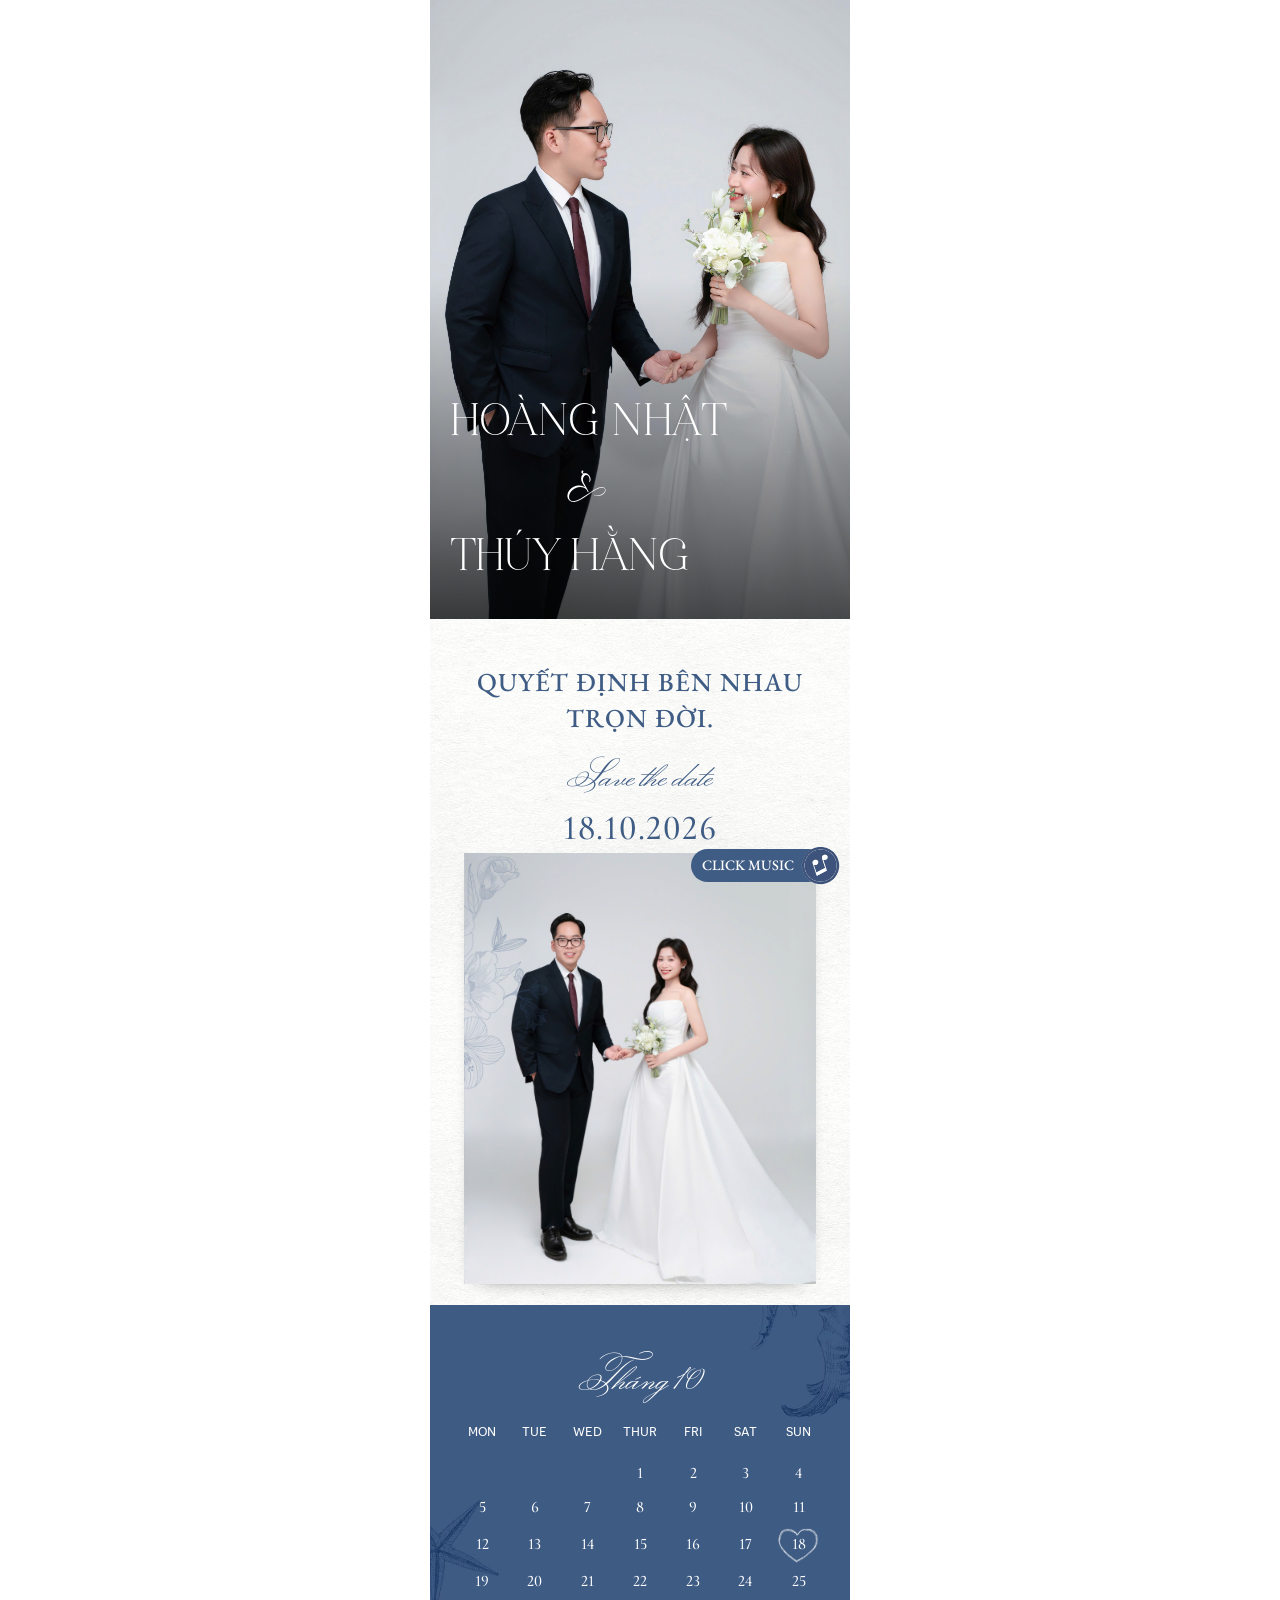
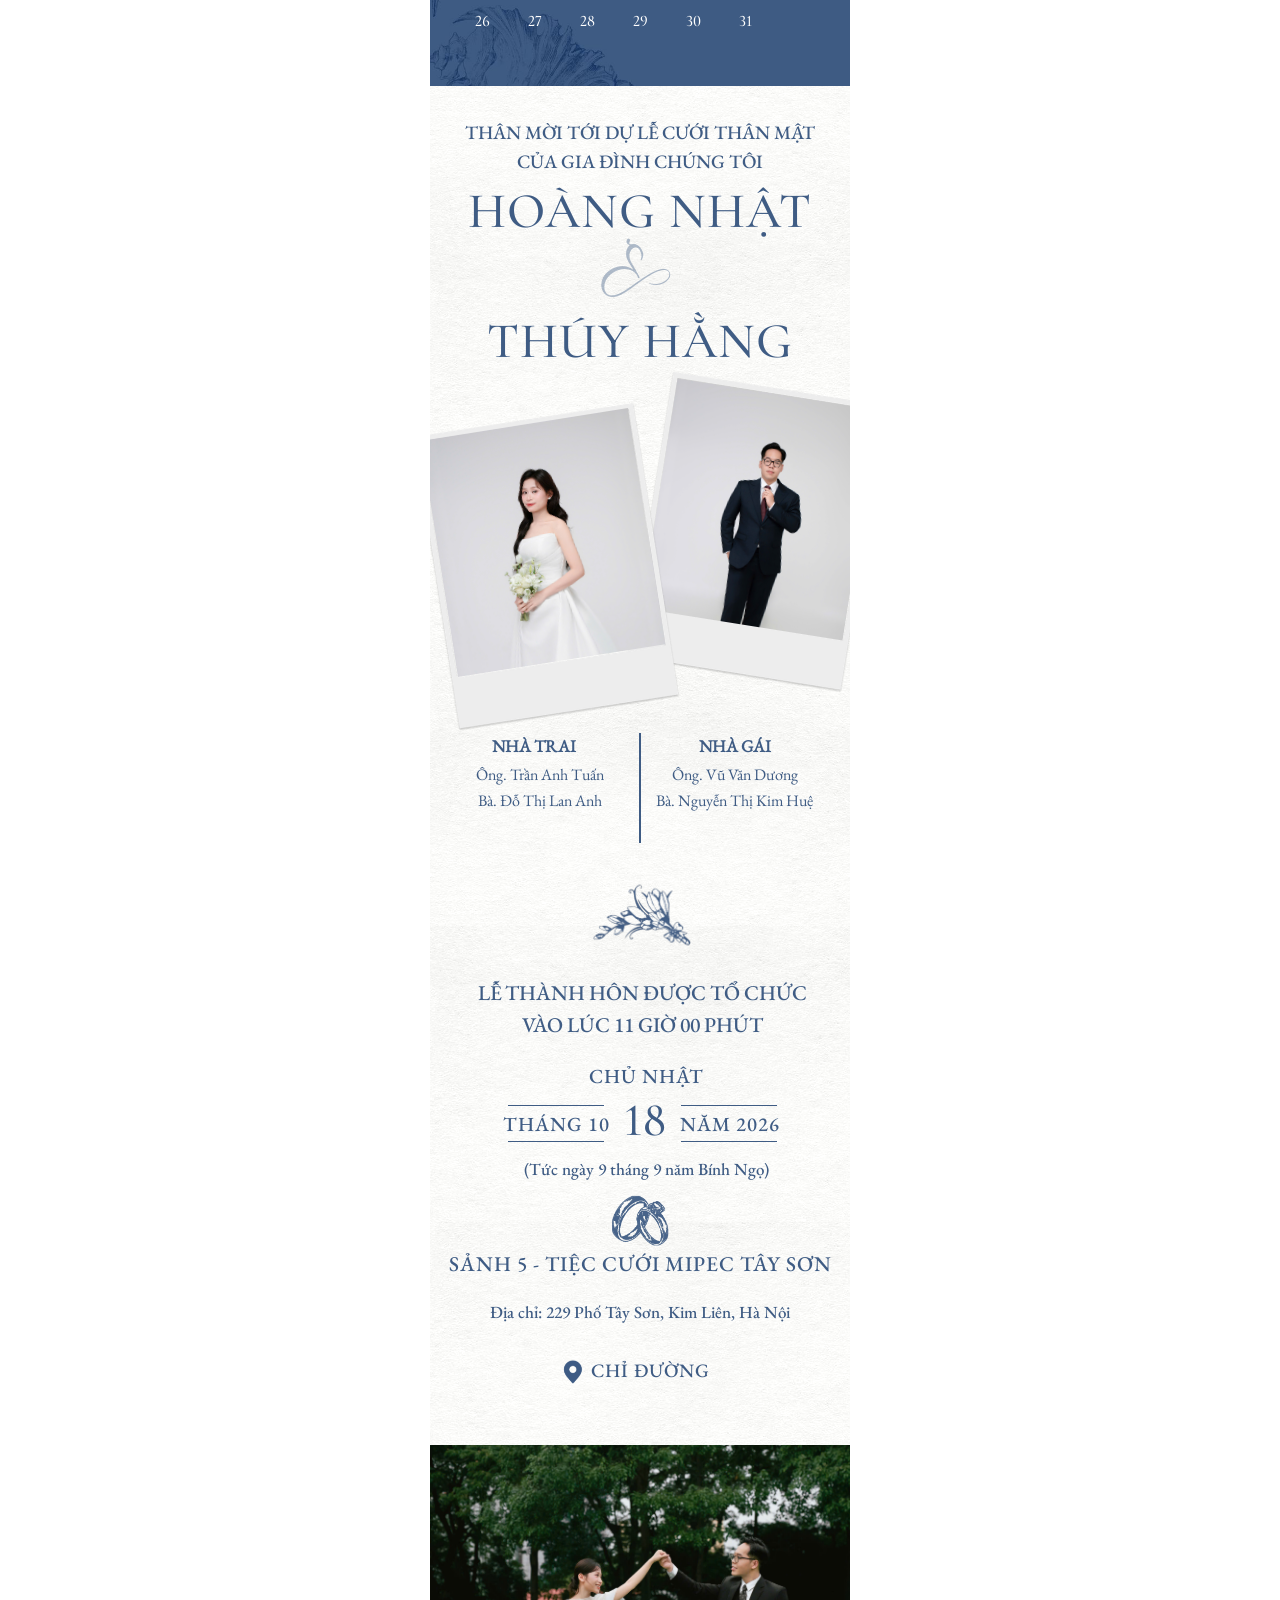
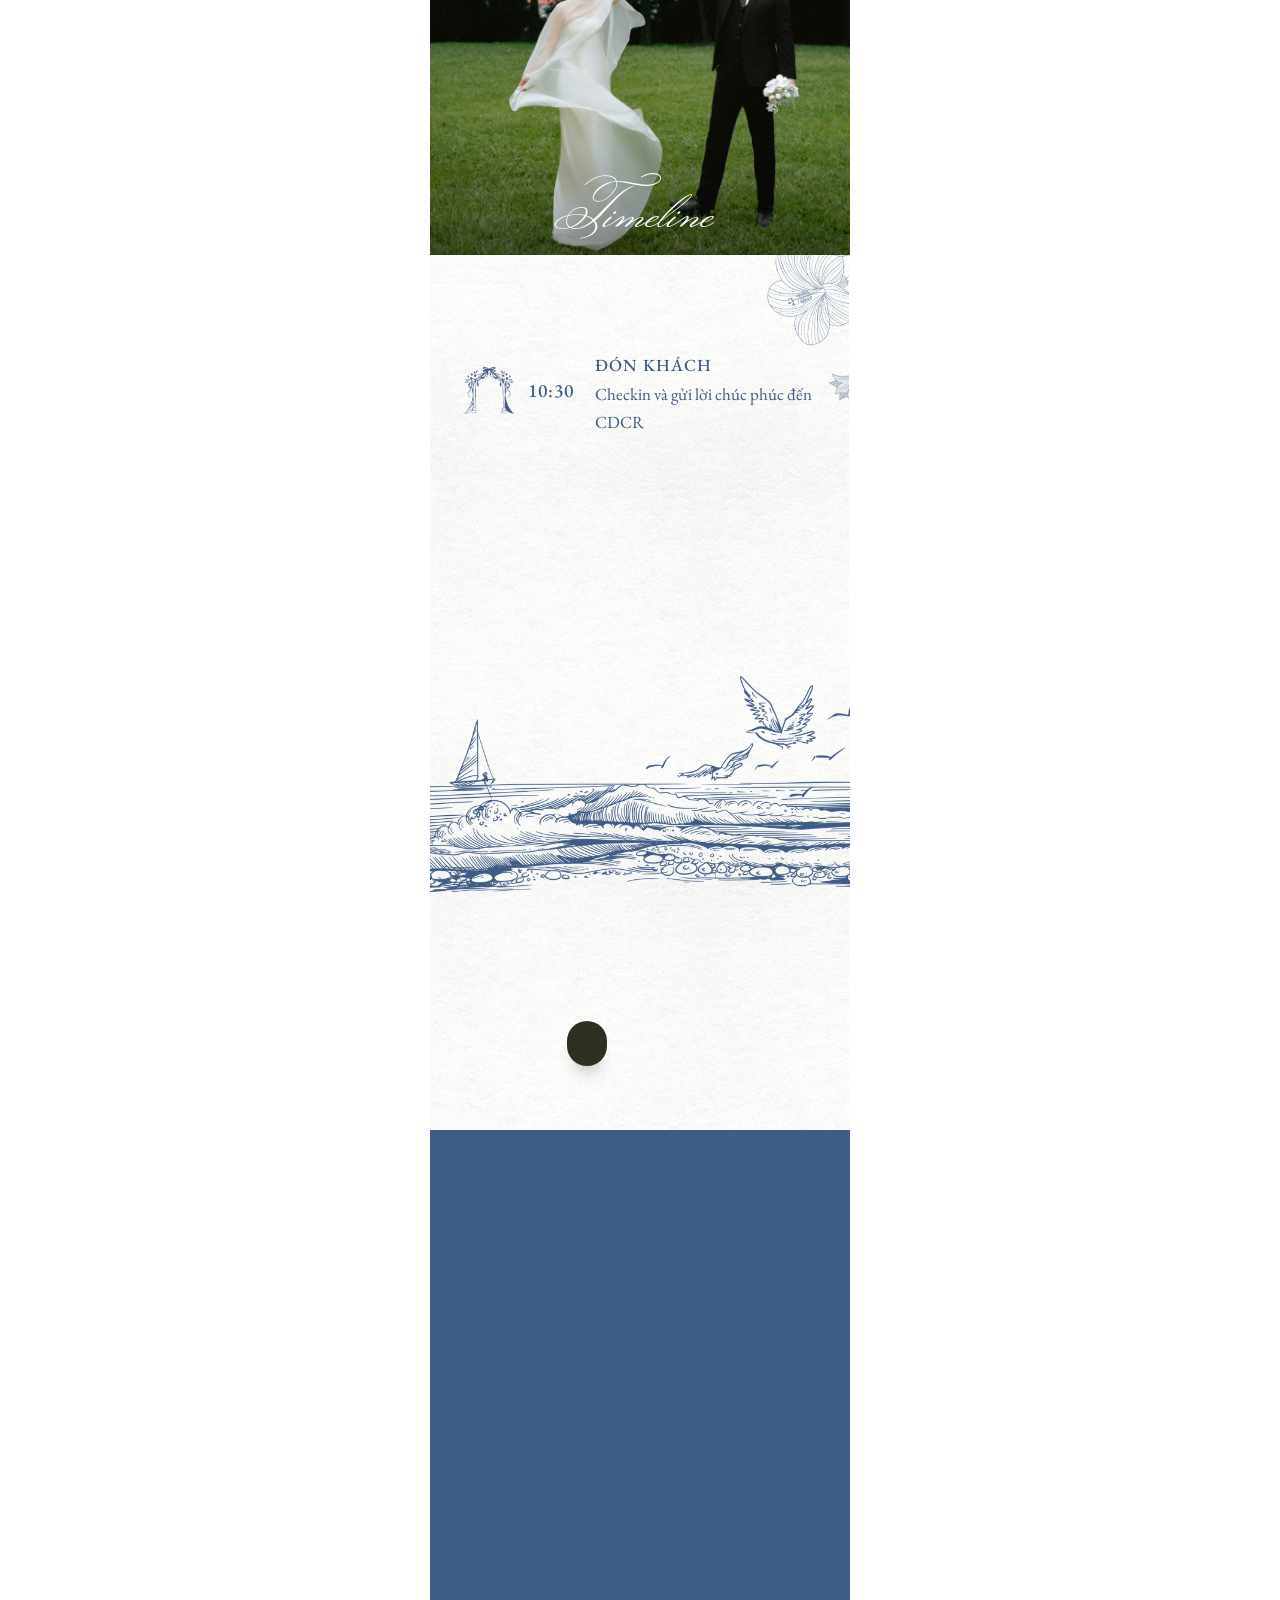
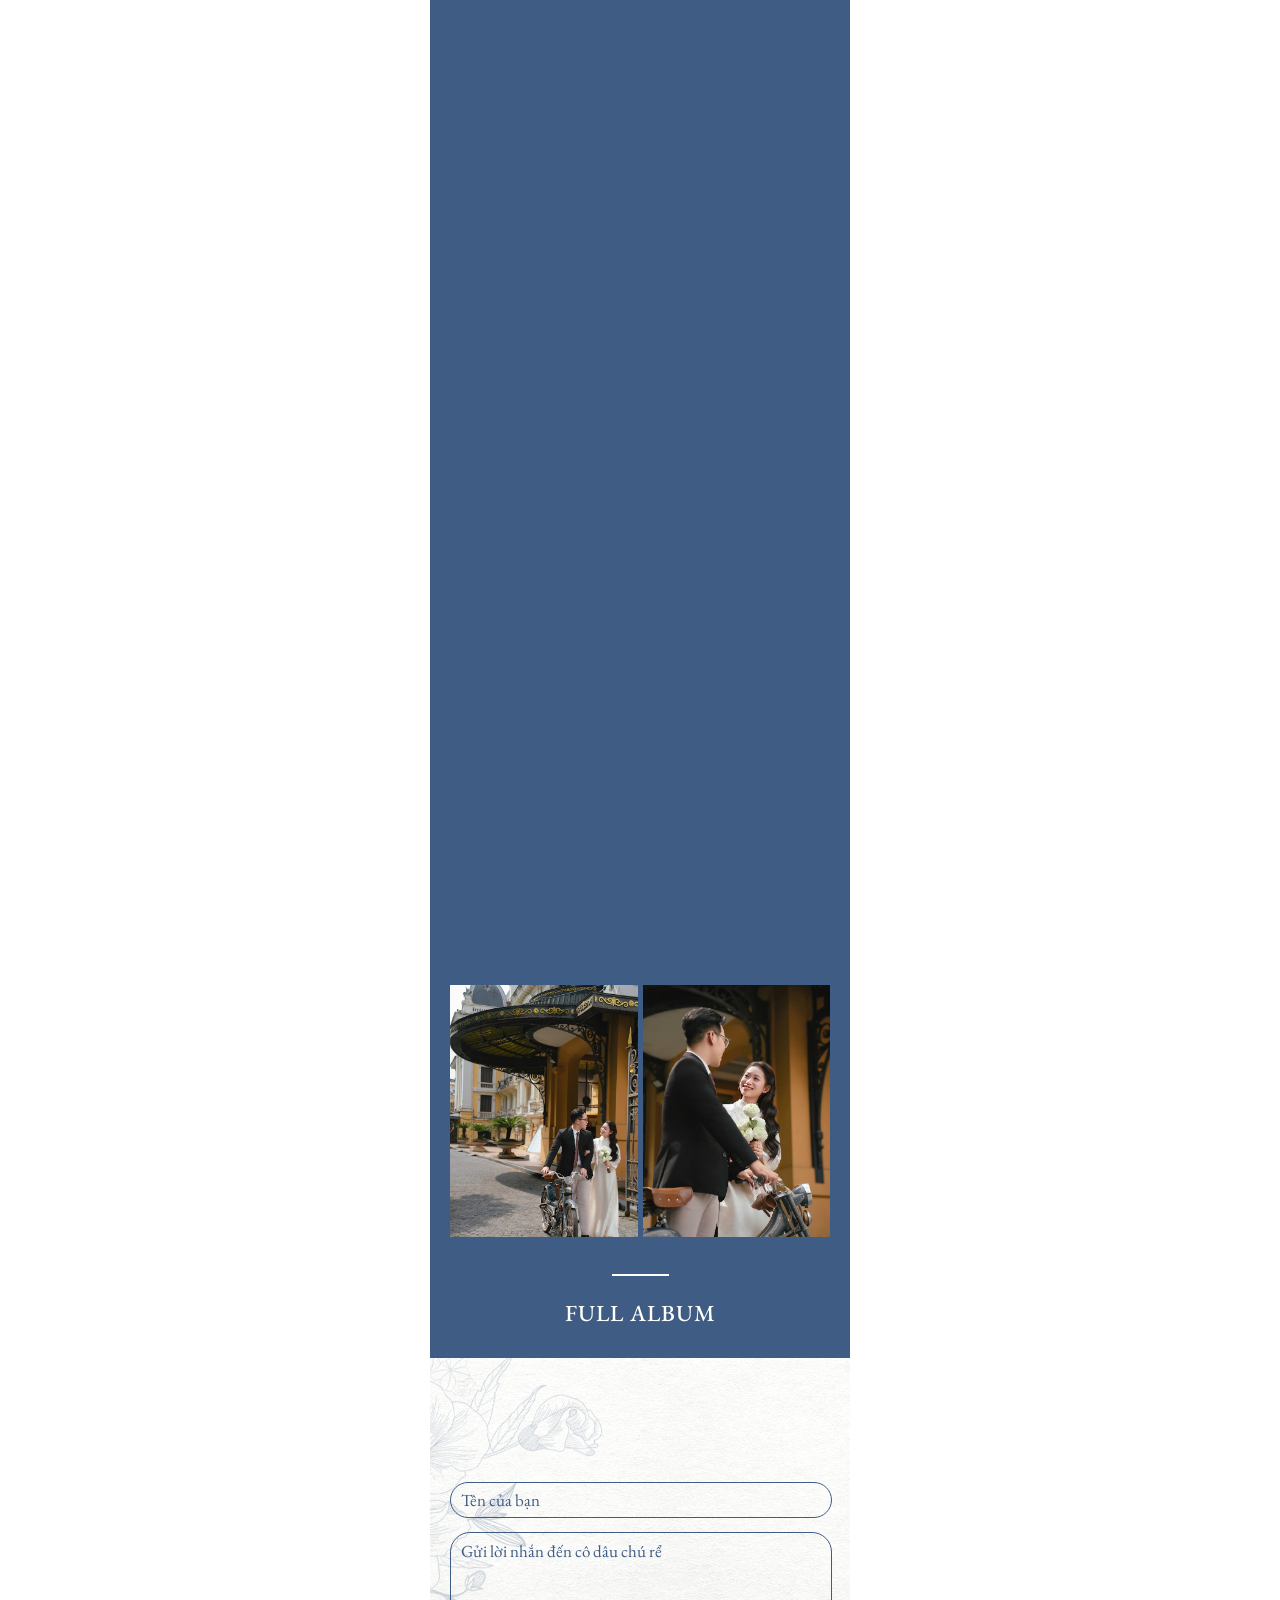
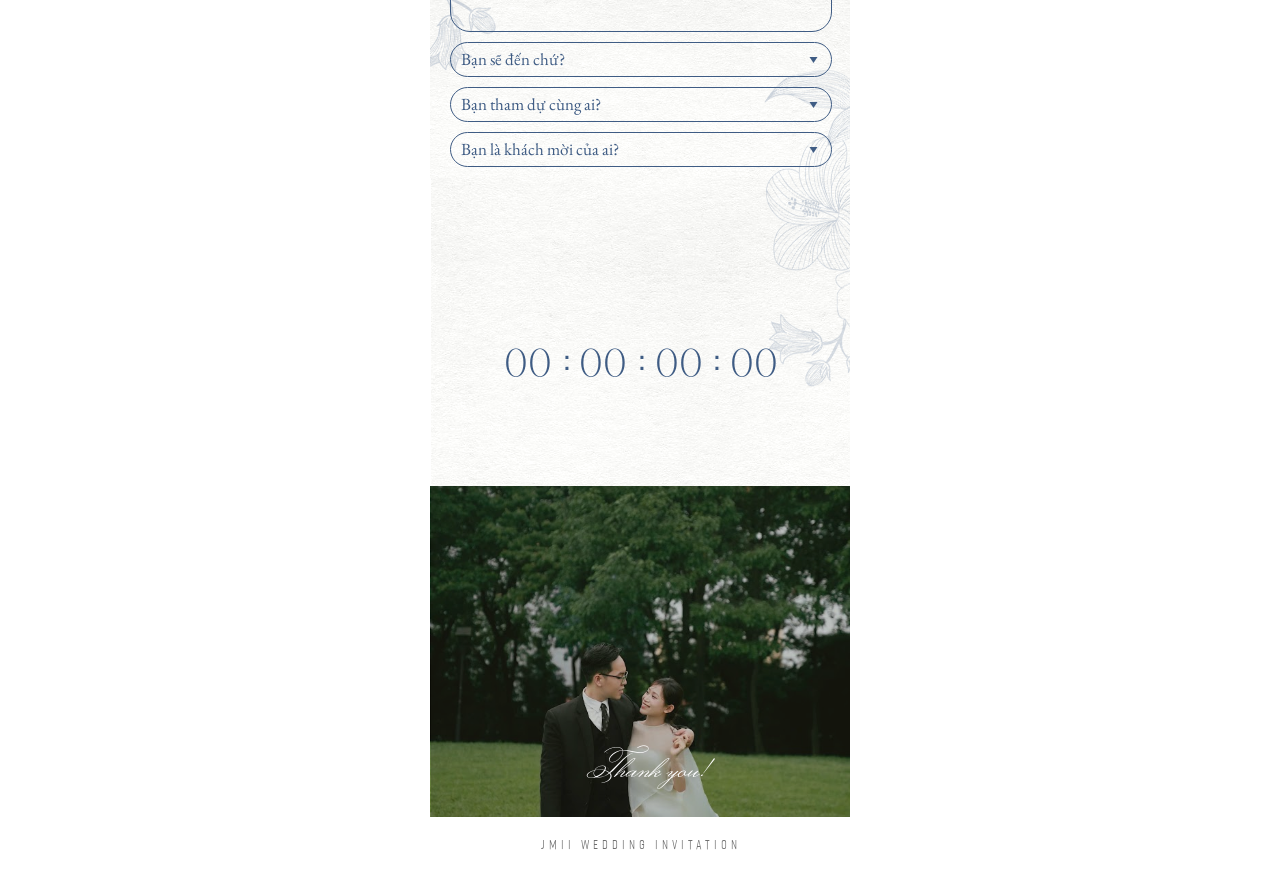
==== commit 1fa63299: "hotfix: improve" ====
--- a/index.html
+++ b/index.html
@@ -131,9 +131,13 @@
     top: 1652px !important;
 }
 
-/* Căn chỉnh vị trí ảnh Timeline, Save the date & Album đầu tiên cân đối */
+/* Căn chỉnh vị trí ảnh Hero, Timeline, Save the date & Album đầu tiên cân đối */
+#BOX1 > .ladi-box {
+    background-size: 106% !important;
+    background-position: 48% 60% !important;
+}
 #BOX9 > .ladi-box {
-    background-position: center 80% !important;
+    background-position: center 95% !important;
 }
 #BOX3 > .ladi-box {
     background-position: 50% 75% !important;
@@ -197,10 +201,10 @@
 #IMAGE42 { top: 218.45px !important; left: 346.35px !important; display: block !important; opacity: 1 !important; }
 </style>
 
-</head><body class="lazyload"><div class="ladi-wraper"><div class="ladi-section" id="SECTION1"><div class="ladi-section-background"></div><div class="ladi-container"><div class="ladi-element" id="BOX1"><div class="ladi-box ladi-transition"></div></div><div class="ladi-element" id="BOX2"><div class="ladi-box ladi-transition"></div></div><div class="ladi-element" id="HEADLINE3"><h3 class="ladi-headline ladi-transition">THÚY HẰNG</h3> </div><div class="ladi-element" id="HEADLINE4"><h3 class="ladi-headline ladi-transition">HOÀNG NHẬT</h3> </div><div class="ladi-element" id="HEADLINE5"><h3 class="ladi-headline ladi-transition">&amp;<br/></h3> </div></div></div><div class="ladi-section" id="SECTION2"><div class="ladi-section-background"></div><div class="ladi-container"><div class="ladi-element" id="IMAGE26"><div class="ladi-image ladi-transition"><div class="ladi-image-background"></div></div></div><div class="ladi-element" id="IMAGE25"><div class="ladi-image ladi-transition"><div class="ladi-image-background"></div></div></div><div class="ladi-element" id="HEADLINE6"><p class="ladi-headline ladi-transition">QUYẾT ĐỊNH BÊN NHAU<br/>TRỌN ĐỜI.<br/></p> </div><div class="ladi-element" id="HEADLINE7"><p class="ladi-headline ladi-transition">Save the date</p> </div><div class="ladi-element" id="HEADLINE8"><p class="ladi-headline ladi-transition">18.10.2026<br/></p> </div><div class="ladi-element" id="BOX3"><div class="ladi-box ladi-transition"></div></div><div class="ladi-element" id="IMAGE17"><div class="ladi-image"><div class="ladi-image-background"></div></div></div></div></div><div class="ladi-section" id="SECTION3"><div class="ladi-section-background"></div><div class="ladi-container"><div class="ladi-element" id="IMAGE44"><div class="ladi-image ladi-transition"><div class="ladi-image-background"></div></div></div><div class="ladi-element" id="IMAGE29"><div class="ladi-image ladi-transition"><div class="ladi-image-background"></div></div></div><div class="ladi-element" id="IMAGE28"><div class="ladi-image ladi-transition"><div class="ladi-image-background"></div></div></div><div class="ladi-element" id="IMAGE27"><div class="ladi-image ladi-transition"><div class="ladi-image-background"></div></div></div><div class="ladi-element" id="GROUP5"><div class="ladi-group"><div class="ladi-element" id="IMAGE4"><div class="ladi-image"><div class="ladi-image-background"></div></div></div><div class="ladi-element" id="BOX5"><div class="ladi-box ladi-transition"></div></div></div></div><div class="ladi-element" id="GROUP23"><div class="ladi-group"><div class="ladi-element" id="IMAGE3"><div class="ladi-image"><div class="ladi-image-background"></div></div></div><div class="ladi-element" id="BOX6"><div class="ladi-box ladi-transition"></div></div></div></div><div class="ladi-element" id="BOX4"><div class="ladi-box ladi-transition"></div></div><div class="ladi-element" id="HEADLINE48"><p class="ladi-headline ladi-transition">Thân mời tới dự lễ cưới thân mật của gia đình chúng tôi<br/></p> </div><div class="ladi-element" id="HEADLINE49"><p class="ladi-headline ladi-transition">THÚY HẰNG</p> </div><div class="ladi-element" id="HEADLINE50"><p class="ladi-headline ladi-transition">HOÀNG NHẬT</p> </div><div class="ladi-element" id="HEADLINE51"><p class="ladi-headline ladi-transition">&amp;</p> </div><div class="ladi-element" id="HEADLINE52"><p class="ladi-headline ladi-transition">lễ thành hôn được tổ chức<br/>vào lúc 11 giờ 00 phút<br/></p> </div><div class="ladi-element" id="GROUP9"><div class="ladi-group"><div class="ladi-element" id="HEADLINE53"><p class="ladi-headline">(Tức ngày 9 tháng 9 năm Bính Ngọ)<br/></p> </div><div class="ladi-element" id="HEADLINE54"><p class="ladi-headline">CHỦ NHẬT</p> </div><div class="ladi-element" id="HEADLINE55"><p class="ladi-headline">18</p> </div><div class="ladi-element" id="GROUP7"><div class="ladi-group"><div class="ladi-element" id="LINE1"><div class="ladi-line"><div class="ladi-line-container"></div></div></div><div class="ladi-element" id="HEADLINE56"><p class="ladi-headline ladi-transition">tháng 10<br/></p> </div><div class="ladi-element" id="LINE2"><div class="ladi-line"><div class="ladi-line-container"></div></div></div></div></div><div class="ladi-element" id="GROUP8"><div class="ladi-group"><div class="ladi-element" id="LINE3"><div class="ladi-line"><div class="ladi-line-container"></div></div></div><div class="ladi-element" id="HEADLINE57"><p class="ladi-headline ladi-transition">năm 2026<br/></p> </div><div class="ladi-element" id="LINE4"><div class="ladi-line"><div class="ladi-line-container"></div></div></div></div></div></div></div><div class="ladi-element" id="HEADLINE58"><p class="ladi-headline ladi-transition">Sảnh 5 - Tiệc cưới Mipec Tây Sơn<br/></p> </div><div class="ladi-element" id="HEADLINE59"><p class="ladi-headline">Địa chỉ: 229 Phố Tây Sơn, Kim Liên, Hà Nội</p> </div><a class="ladi-element" href="https://www.google.com/maps/search/?api=1&query=S%E1%BA%A3nh%205%20-%20Ti%E1%BB%87c%20c%C6%B0%E1%BB%9Bi%20Mipec%20T%C3%A2y%20S%C6%A1n%20229%20Ph%E1%BB%91%20T%C3%A2y%20S%C6%A1n%2C%20Kim%20Li%C3%AAn%2C%20H%C3%A0%20N%E1%BB%99i" id="GROUP10" target="_blank"><div class="ladi-group"><div class="ladi-element" id="HEADLINE60"><p class="ladi-headline ladi-transition">chỉ đường<br/></p> </div><div class="ladi-element" id="IMAGE6"><div class="ladi-image"><div class="ladi-image-background"></div></div></div></div></a><div class="ladi-element" id="IMAGE7"><div class="ladi-image"><div class="ladi-image-background"></div></div></div><div class="ladi-element" id="IMAGE8"><div class="ladi-image"><div class="ladi-image-background"></div></div></div><div class="ladi-element" id="GROUP39"><div class="ladi-group"><div class="ladi-element" id="BOX33"><div class="ladi-box ladi-transition"></div></div><div class="ladi-element" id="GROUP40"><div class="ladi-group"><div class="ladi-element" id="HEADLINE140"><p class="ladi-headline ladi-transition">23<br/></p> </div><div class="ladi-element" id="HEADLINE141"><p class="ladi-headline ladi-transition">22<br/></p> </div><div class="ladi-element" id="HEADLINE142"><p class="ladi-headline ladi-transition">21<br/></p> </div><div class="ladi-element" id="HEADLINE143"><p class="ladi-headline ladi-transition">20<br/></p> </div><div class="ladi-element" id="HEADLINE144"><p class="ladi-headline ladi-transition">19<br/></p> </div><div class="ladi-element" id="HEADLINE145"><p class="ladi-headline ladi-transition">18<br/></p> </div><div class="ladi-element" id="HEADLINE146"><p class="ladi-headline ladi-transition">17<br/></p> </div><div class="ladi-element" id="HEADLINE147"><p class="ladi-headline ladi-transition">28<br/></p> </div><div class="ladi-element" id="HEADLINE148"><p class="ladi-headline ladi-transition">27<br/></p> </div><div class="ladi-element" id="HEADLINE149"><p class="ladi-headline ladi-transition">26<br/></p> </div><div class="ladi-element" id="HEADLINE150"><p class="ladi-headline ladi-transition">25<br/></p> </div><div class="ladi-element" id="HEADLINE151"><p class="ladi-headline ladi-transition">24<br/></p> </div><div class="ladi-element" id="HEADLINE152"><p class="ladi-headline ladi-transition">sun<br/></p> </div><div class="ladi-element" id="HEADLINE153"><p class="ladi-headline ladi-transition">sat<br/></p> </div><div class="ladi-element" id="HEADLINE154"><p class="ladi-headline ladi-transition">fri<br/></p> </div><div class="ladi-element" id="HEADLINE155"><p class="ladi-headline ladi-transition">thur<br/></p> </div><div class="ladi-element" id="HEADLINE156"><p class="ladi-headline ladi-transition">wed</p> </div><div class="ladi-element" id="HEADLINE157"><p class="ladi-headline ladi-transition">tue<br/></p> </div><div class="ladi-element" id="HEADLINE158"><p class="ladi-headline ladi-transition">mon<br/></p> </div><div class="ladi-element" id="IMAGE43"><div class="ladi-image"><div class="ladi-image-background"></div></div></div><div class="ladi-element" id="HEADLINE159"><p class="ladi-headline ladi-transition">16<br/></p> </div><div class="ladi-element" id="HEADLINE160"><p class="ladi-headline ladi-transition">15<br/></p> </div><div class="ladi-element" id="HEADLINE161"><p class="ladi-headline ladi-transition">14<br/></p> </div><div class="ladi-element" id="HEADLINE162"><p class="ladi-headline ladi-transition">13<br/></p> </div><div class="ladi-element" id="HEADLINE163"><p class="ladi-headline ladi-transition">12<br/></p> </div><div class="ladi-element" id="HEADLINE164"><p class="ladi-headline ladi-transition">11<br/></p> </div><div class="ladi-element" id="HEADLINE165"><p class="ladi-headline ladi-transition">10<br/></p> </div><div class="ladi-element" id="HEADLINE166"><p class="ladi-headline ladi-transition">9<br/></p> </div><div class="ladi-element" id="HEADLINE167"><p class="ladi-headline ladi-transition">8<br/></p> </div><div class="ladi-element" id="HEADLINE168"><p class="ladi-headline ladi-transition">7<br/></p> </div><div class="ladi-element" id="HEADLINE169"><p class="ladi-headline ladi-transition">6<br/></p> </div><div class="ladi-element" id="HEADLINE170"><p class="ladi-headline ladi-transition">5<br/></p> </div><div class="ladi-element" id="HEADLINE171"><p class="ladi-headline ladi-transition">4<br/></p> </div><div class="ladi-element" id="HEADLINE172"><p class="ladi-headline ladi-transition">3<br/></p> </div><div class="ladi-element" id="HEADLINE173"><p class="ladi-headline ladi-transition">2<br/></p> </div><div class="ladi-element" id="HEADLINE174"><p class="ladi-headline ladi-transition">1<br/></p> </div><div class="ladi-element" id="HEADLINE175"><p class="ladi-headline ladi-transition">Tháng 9</p> </div></div></div></div></div><div class="ladi-element" id="LINE9"><div class="ladi-line"><div class="ladi-line-container"></div></div></div><div class="ladi-element" id="GROUP43"><div class="ladi-group"><div class="ladi-element" id="HEADLINE176"><p class="ladi-headline">nhà GÁI<br/></p> </div><div class="ladi-element" id="HEADLINE177"><p class="ladi-headline">Ông. Vũ Văn Dương<br/>Bà. Nguyễn Thị Kim Huệ<br/><br/></p> </div></div></div><div class="ladi-element" id="GROUP44"><div class="ladi-group"><div class="ladi-element" id="HEADLINE178"><p class="ladi-headline">Nhà Trai<br/></p> </div><div class="ladi-element" id="HEADLINE179"><p class="ladi-headline">Ông. Trần Anh Tuấn<br/>Bà. Đỗ Thị Lan Anh<br/><br/></p> </div></div></div><div class="ladi-element" id="HEADLINE101"><p class="ladi-headline ladi-transition">Tháng 10</p> </div><div class="ladi-element" id="HEADLINE102"><p class="ladi-headline ladi-transition">1<br/></p> </div><div class="ladi-element" id="HEADLINE103"><p class="ladi-headline ladi-transition">2<br/></p> </div><div class="ladi-element" id="HEADLINE104"><p class="ladi-headline ladi-transition">3<br/></p> </div><div class="ladi-element" id="HEADLINE105"><p class="ladi-headline ladi-transition">4<br/></p> </div><div class="ladi-element" id="HEADLINE106"><p class="ladi-headline ladi-transition">5<br/></p> </div><div class="ladi-element" id="HEADLINE107"><p class="ladi-headline ladi-transition">6<br/></p> </div><div class="ladi-element" id="HEADLINE108"><p class="ladi-headline ladi-transition">7<br/></p> </div><div class="ladi-element" id="HEADLINE109"><p class="ladi-headline ladi-transition">8<br/></p> </div><div class="ladi-element" id="HEADLINE110"><p class="ladi-headline ladi-transition">9<br/></p> </div><div class="ladi-element" id="HEADLINE111"><p class="ladi-headline ladi-transition">10<br/></p> </div><div class="ladi-element" id="HEADLINE112"><p class="ladi-headline ladi-transition">11<br/></p> </div><div class="ladi-element" id="HEADLINE113"><p class="ladi-headline ladi-transition">12<br/></p> </div><div class="ladi-element" id="HEADLINE114"><p class="ladi-headline ladi-transition">13<br/></p> </div><div class="ladi-element" id="HEADLINE115"><p class="ladi-headline ladi-transition">14<br/></p> </div><div class="ladi-element" id="HEADLINE116"><p class="ladi-headline ladi-transition">15<br/></p> </div><div class="ladi-element" id="HEADLINE117"><p class="ladi-headline ladi-transition">16<br/></p> </div><div class="ladi-element" id="HEADLINE118"><p class="ladi-headline ladi-transition">31<br/></p> </div><div class="ladi-element" id="IMAGE42"><div class="ladi-image"><div class="ladi-image-background"></div></div></div><div class="ladi-element" id="HEADLINE119"><p class="ladi-headline ladi-transition">mon<br/></p> </div><div class="ladi-element" id="HEADLINE120"><p class="ladi-headline ladi-transition">tue<br/></p> </div><div class="ladi-element" id="HEADLINE121"><p class="ladi-headline ladi-transition">wed</p> </div><div class="ladi-element" id="HEADLINE122"><p class="ladi-headline ladi-transition">thur<br/></p> </div><div class="ladi-element" id="HEADLINE123"><p class="ladi-headline ladi-transition">fri<br/></p> </div><div class="ladi-element" id="HEADLINE124"><p class="ladi-headline ladi-transition">sat<br/></p> </div><div class="ladi-element" id="HEADLINE125"><p class="ladi-headline ladi-transition">sun<br/></p> </div><div class="ladi-element" id="HEADLINE126"><p class="ladi-headline ladi-transition">24<br/></p> </div><div class="ladi-element" id="HEADLINE127"><p class="ladi-headline ladi-transition">25<br/></p> </div><div class="ladi-element" id="HEADLINE128"><p class="ladi-headline ladi-transition">26<br/></p> </div><div class="ladi-element" id="HEADLINE129"><p class="ladi-headline ladi-transition">27<br/></p> </div><div class="ladi-element" id="HEADLINE130"><p class="ladi-headline ladi-transition">28<br/></p> </div><div class="ladi-element" id="HEADLINE131"><p class="ladi-headline ladi-transition">29<br/></p> </div><div class="ladi-element" id="HEADLINE132"><p class="ladi-headline ladi-transition">30<br/></p> </div><div class="ladi-element" id="HEADLINE133"><p class="ladi-headline ladi-transition">17<br/></p> </div><div class="ladi-element" id="HEADLINE134"><p class="ladi-headline ladi-transition">18<br/></p> </div><div class="ladi-element" id="HEADLINE135"><p class="ladi-headline ladi-transition">19<br/></p> </div><div class="ladi-element" id="HEADLINE136"><p class="ladi-headline ladi-transition">20<br/></p> </div><div class="ladi-element" id="HEADLINE137"><p class="ladi-headline ladi-transition">21<br/></p> </div><div class="ladi-element" id="HEADLINE138"><p class="ladi-headline ladi-transition">22<br/></p> </div><div class="ladi-element" id="HEADLINE139"><p class="ladi-headline ladi-transition">23<br/></p> </div></div></div><div class="ladi-section" id="SECTION4"><div class="ladi-section-background"></div><div class="ladi-container"><div class="ladi-element" id="BOX9"><div class="ladi-box ladi-transition"></div></div><div class="ladi-element" id="BOX10"><div class="ladi-box ladi-transition"></div></div><div class="ladi-element" id="HEADLINE210"><p class="ladi-headline ladi-transition">Timeline</p> </div><div class="ladi-element" id="GROUP59"><div class="ladi-group"><div class="ladi-element" id="IMAGE51"><div class="ladi-image ladi-transition"><div class="ladi-image-background"></div></div></div><div class="ladi-element" id="IMAGE52"><div class="ladi-image ladi-transition"><div class="ladi-image-background"></div></div></div><div class="ladi-element" id="IMAGE53"><div class="ladi-image"><div class="ladi-image-background"></div></div></div><div class="ladi-element" id="IMAGE54"><div class="ladi-image"><div class="ladi-image-background"></div></div></div><div class="ladi-element" id="HEADLINE212"><p class="ladi-headline ladi-transition">Dresscode</p> </div><div class="ladi-element" id="GROUP61"><div class="ladi-group"><div class="ladi-element" id="BOX37"><div class="ladi-box ladi-transition"></div></div><div class="ladi-element" id="BOX39"><div class="ladi-box ladi-transition"></div></div><div class="ladi-element" id="GROUP62"><div class="ladi-group"><div class="ladi-element" id="BOX40"><div class="ladi-box ladi-transition"></div></div><div class="ladi-element" id="BOX41"><div class="ladi-box ladi-transition"></div></div></div></div></div></div></div></div><div class="ladi-element" id="GROUP63"><div class="ladi-group"><div class="ladi-element" id="GROUP64"><div class="ladi-group"><div class="ladi-element" id="HEADLINE213"><p class="ladi-headline ladi-transition">10:30</p> </div><div class="ladi-element" id="HEADLINE214"><p class="ladi-headline ladi-transition">Checkin và gửi lời chúc phúc đến CDCR</p> </div><div class="ladi-element" id="HEADLINE215"><p class="ladi-headline ladi-transition">ĐÓN KHÁCH</p> </div><div class="ladi-element" id="IMAGE55"><div class="ladi-image"><div class="ladi-image-background"></div></div></div></div></div><div class="ladi-element" id="GROUP65"><div class="ladi-group"><div class="ladi-element" id="HEADLINE216"><p class="ladi-headline ladi-transition">11:00</p> </div><div class="ladi-element" id="HEADLINE217"><p class="ladi-headline ladi-transition">Cùng nhau chứng kiến khoảnh khắc thiêng liêng cùng CDCR</p> </div><div class="ladi-element" id="HEADLINE218"><p class="ladi-headline ladi-transition">LỄ THÀNH HÔN</p> </div><div class="ladi-element" id="IMAGE56"><div class="ladi-image"><div class="ladi-image-background"></div></div></div></div></div><div class="ladi-element" id="GROUP66"><div class="ladi-group"><div class="ladi-element" id="HEADLINE219"><p class="ladi-headline ladi-transition">11:30</p> </div><div class="ladi-element" id="HEADLINE220"><p class="ladi-headline ladi-transition">Cùng nhau ăn tiệc và nâng ly chúc mừng CDCR</p> </div><div class="ladi-element" id="HEADLINE221"><p class="ladi-headline ladi-transition">KHAI TIỆC</p> </div><div class="ladi-element" id="IMAGE57"><div class="ladi-image"><div class="ladi-image-background"></div></div></div></div></div></div></div></div></div><div class="ladi-section" id="SECTION6"><div class="ladi-section-background"></div><div class="ladi-container"><div class="ladi-element" id="BOX16"><div class="ladi-box ladi-transition"></div></div><div class="ladi-element" id="HEADLINE73"><p class="ladi-headline">Our memories</p> </div><div class="ladi-element" id="LINE5"><div class="ladi-line"><div class="ladi-line-container"></div></div></div><div class="ladi-element" id="HEADLINE74"><p class="ladi-headline">This album captures the most beautiful moments of our special day—filled with love, joy, and unforgettable memories. From our heartfelt vows to the first dance, every photo tells a story of our journey together. Surrounded by family and friends, we celebrated a love that will last a lifetime.</p> </div><div class="ladi-element" id="BOX17"><div class="ladi-box"></div></div><div class="ladi-element" id="BOX18"><div class="ladi-box"></div></div><div class="ladi-element" id="BOX20"><div class="ladi-box"></div></div><div class="ladi-element" id="BOX21"><div class="ladi-box"></div></div><a class="ladi-element" href="#full-album" id="HEADLINE75" target="_blank"><p class="ladi-headline">full album</p> </a><div class="ladi-element" id="LINE7"><div class="ladi-line"><div class="ladi-line-container"></div></div></div><div class="ladi-element" id="BOX22"><div class="ladi-box"></div></div><div class="ladi-element" id="BOX23"><div class="ladi-box"></div></div><div class="ladi-element" id="BOX24"><div class="ladi-box"></div></div><div class="ladi-element" id="BOX25"><div class="ladi-box"></div></div><div class="ladi-element" id="IMAGE58"><div class="ladi-image"><div class="ladi-image-background"></div></div></div><div class="ladi-element" id="IMAGE59"><div class="ladi-image"><div class="ladi-image-background"></div></div></div></div></div><div class="ladi-section" id="SECTION7"><div class="ladi-section-background"></div><div class="ladi-container"><div class="ladi-element" id="IMAGE33"><div class="ladi-image ladi-transition"><div class="ladi-image-background"></div></div></div><div class="ladi-element" id="IMAGE32"><div class="ladi-image ladi-transition"><div class="ladi-image-background"></div></div></div><div class="ladi-element" id="GROUP37"><div class="ladi-group"><div class="ladi-element" id="IMAGE21"><div class="ladi-image"><div class="ladi-image-background"></div></div></div><div class="ladi-element" id="IMAGE20"><div class="ladi-image"><div class="ladi-image-background"></div></div></div></div></div><div class="ladi-element" id="GROUP45"><div class="ladi-group"><div class="ladi-element" id="HEADLINE76"><p class="ladi-headline">Hãy xác nhận sự có mặt của bạn để gia đình chúng tôi chuẩn bị đón tiếp một cách chu đáo nhất.
+</head><body class="lazyload"><div class="ladi-wraper"><div class="ladi-section" id="SECTION1"><div class="ladi-section-background"></div><div class="ladi-container"><div class="ladi-element" id="BOX1"><div class="ladi-box ladi-transition"></div></div><div class="ladi-element" id="BOX2"><div class="ladi-box ladi-transition"></div></div><div class="ladi-element" id="HEADLINE3"><h3 class="ladi-headline ladi-transition">THÚY HẰNG</h3> </div><div class="ladi-element" id="HEADLINE4"><h3 class="ladi-headline ladi-transition">HOÀNG NHẬT</h3> </div><div class="ladi-element" id="HEADLINE5"><h3 class="ladi-headline ladi-transition">&amp;<br/></h3> </div></div></div><div class="ladi-section" id="SECTION2"><div class="ladi-section-background"></div><div class="ladi-container"><div class="ladi-element" id="IMAGE26"><div class="ladi-image ladi-transition"><div class="ladi-image-background"></div></div></div><div class="ladi-element" id="IMAGE25"><div class="ladi-image ladi-transition"><div class="ladi-image-background"></div></div></div><div class="ladi-element" id="HEADLINE6"><p class="ladi-headline ladi-transition">QUYẾT ĐỊNH BÊN NHAU<br/>TRỌN ĐỜI.<br/></p> </div><div class="ladi-element" id="HEADLINE7"><p class="ladi-headline ladi-transition">Save the date</p> </div><div class="ladi-element" id="HEADLINE8"><p class="ladi-headline ladi-transition">18.10.2026<br/></p> </div><div class="ladi-element" id="BOX3"><div class="ladi-box ladi-transition"></div></div><div class="ladi-element" id="IMAGE17"><div class="ladi-image"><div class="ladi-image-background"></div></div></div></div></div><div class="ladi-section" id="SECTION3"><div class="ladi-section-background"></div><div class="ladi-container"><div class="ladi-element" id="IMAGE44"><div class="ladi-image ladi-transition"><div class="ladi-image-background"></div></div></div><div class="ladi-element" id="IMAGE29"><div class="ladi-image ladi-transition"><div class="ladi-image-background"></div></div></div><div class="ladi-element" id="IMAGE28"><div class="ladi-image ladi-transition"><div class="ladi-image-background"></div></div></div><div class="ladi-element" id="IMAGE27"><div class="ladi-image ladi-transition"><div class="ladi-image-background"></div></div></div><div class="ladi-element" id="GROUP5"><div class="ladi-group"><div class="ladi-element" id="IMAGE4"><div class="ladi-image"><div class="ladi-image-background"></div></div></div><div class="ladi-element" id="BOX5"><div class="ladi-box ladi-transition"></div></div></div></div><div class="ladi-element" id="GROUP23"><div class="ladi-group"><div class="ladi-element" id="IMAGE3"><div class="ladi-image"><div class="ladi-image-background"></div></div></div><div class="ladi-element" id="BOX6"><div class="ladi-box ladi-transition"></div></div></div></div><div class="ladi-element" id="BOX4"><div class="ladi-box ladi-transition"></div></div><div class="ladi-element" id="HEADLINE48"><p class="ladi-headline ladi-transition">Thân mời tới dự lễ cưới thân mật của gia đình chúng tôi<br/></p> </div><div class="ladi-element" id="HEADLINE49"><p class="ladi-headline ladi-transition">THÚY HẰNG</p> </div><div class="ladi-element" id="HEADLINE50"><p class="ladi-headline ladi-transition">HOÀNG NHẬT</p> </div><div class="ladi-element" id="HEADLINE51"><p class="ladi-headline ladi-transition">&amp;</p> </div><div class="ladi-element" id="HEADLINE52"><p class="ladi-headline ladi-transition">lễ thành hôn được tổ chức<br/>vào lúc 11 giờ 00 phút<br/></p> </div><div class="ladi-element" id="GROUP9"><div class="ladi-group"><div class="ladi-element" id="HEADLINE53"><p class="ladi-headline">(Tức ngày 9 tháng 9 năm Bính Ngọ)<br/></p> </div><div class="ladi-element" id="HEADLINE54"><p class="ladi-headline">CHỦ NHẬT</p> </div><div class="ladi-element" id="HEADLINE55"><p class="ladi-headline">18</p> </div><div class="ladi-element" id="GROUP7"><div class="ladi-group"><div class="ladi-element" id="LINE1"><div class="ladi-line"><div class="ladi-line-container"></div></div></div><div class="ladi-element" id="HEADLINE56"><p class="ladi-headline ladi-transition">tháng 10<br/></p> </div><div class="ladi-element" id="LINE2"><div class="ladi-line"><div class="ladi-line-container"></div></div></div></div></div><div class="ladi-element" id="GROUP8"><div class="ladi-group"><div class="ladi-element" id="LINE3"><div class="ladi-line"><div class="ladi-line-container"></div></div></div><div class="ladi-element" id="HEADLINE57"><p class="ladi-headline ladi-transition">năm 2026<br/></p> </div><div class="ladi-element" id="LINE4"><div class="ladi-line"><div class="ladi-line-container"></div></div></div></div></div></div></div><div class="ladi-element" id="HEADLINE58"><p class="ladi-headline ladi-transition">Sảnh 5 - Tiệc cưới Mipec Tây Sơn<br/></p> </div><div class="ladi-element" id="HEADLINE59"><p class="ladi-headline">Địa chỉ: 229 Phố Tây Sơn, Kim Liên, Hà Nội</p> </div><a class="ladi-element" href="https://www.google.com/maps/search/?api=1&query=S%E1%BA%A3nh%205%20-%20Ti%E1%BB%87c%20c%C6%B0%E1%BB%9Bi%20Mipec%20T%C3%A2y%20S%C6%A1n%20229%20Ph%E1%BB%91%20T%C3%A2y%20S%C6%A1n%2C%20Kim%20Li%C3%AAn%2C%20H%C3%A0%20N%E1%BB%99i" id="GROUP10" target="_blank"><div class="ladi-group"><div class="ladi-element" id="HEADLINE60"><p class="ladi-headline ladi-transition">chỉ đường<br/></p> </div><div class="ladi-element" id="IMAGE6"><div class="ladi-image"><div class="ladi-image-background"></div></div></div></div></a><div class="ladi-element" id="IMAGE7"><div class="ladi-image"><div class="ladi-image-background"></div></div></div><div class="ladi-element" id="IMAGE8"><div class="ladi-image"><div class="ladi-image-background"></div></div></div><div class="ladi-element" id="GROUP39"><div class="ladi-group"><div class="ladi-element" id="BOX33"><div class="ladi-box ladi-transition"></div></div><div class="ladi-element" id="GROUP40"><div class="ladi-group"><div class="ladi-element" id="HEADLINE140"><p class="ladi-headline ladi-transition">23<br/></p> </div><div class="ladi-element" id="HEADLINE141"><p class="ladi-headline ladi-transition">22<br/></p> </div><div class="ladi-element" id="HEADLINE142"><p class="ladi-headline ladi-transition">21<br/></p> </div><div class="ladi-element" id="HEADLINE143"><p class="ladi-headline ladi-transition">20<br/></p> </div><div class="ladi-element" id="HEADLINE144"><p class="ladi-headline ladi-transition">19<br/></p> </div><div class="ladi-element" id="HEADLINE145"><p class="ladi-headline ladi-transition">18<br/></p> </div><div class="ladi-element" id="HEADLINE146"><p class="ladi-headline ladi-transition">17<br/></p> </div><div class="ladi-element" id="HEADLINE147"><p class="ladi-headline ladi-transition">28<br/></p> </div><div class="ladi-element" id="HEADLINE148"><p class="ladi-headline ladi-transition">27<br/></p> </div><div class="ladi-element" id="HEADLINE149"><p class="ladi-headline ladi-transition">26<br/></p> </div><div class="ladi-element" id="HEADLINE150"><p class="ladi-headline ladi-transition">25<br/></p> </div><div class="ladi-element" id="HEADLINE151"><p class="ladi-headline ladi-transition">24<br/></p> </div><div class="ladi-element" id="HEADLINE152"><p class="ladi-headline ladi-transition">sun<br/></p> </div><div class="ladi-element" id="HEADLINE153"><p class="ladi-headline ladi-transition">sat<br/></p> </div><div class="ladi-element" id="HEADLINE154"><p class="ladi-headline ladi-transition">fri<br/></p> </div><div class="ladi-element" id="HEADLINE155"><p class="ladi-headline ladi-transition">thur<br/></p> </div><div class="ladi-element" id="HEADLINE156"><p class="ladi-headline ladi-transition">wed</p> </div><div class="ladi-element" id="HEADLINE157"><p class="ladi-headline ladi-transition">tue<br/></p> </div><div class="ladi-element" id="HEADLINE158"><p class="ladi-headline ladi-transition">mon<br/></p> </div><div class="ladi-element" id="IMAGE43"><div class="ladi-image"><div class="ladi-image-background"></div></div></div><div class="ladi-element" id="HEADLINE159"><p class="ladi-headline ladi-transition">16<br/></p> </div><div class="ladi-element" id="HEADLINE160"><p class="ladi-headline ladi-transition">15<br/></p> </div><div class="ladi-element" id="HEADLINE161"><p class="ladi-headline ladi-transition">14<br/></p> </div><div class="ladi-element" id="HEADLINE162"><p class="ladi-headline ladi-transition">13<br/></p> </div><div class="ladi-element" id="HEADLINE163"><p class="ladi-headline ladi-transition">12<br/></p> </div><div class="ladi-element" id="HEADLINE164"><p class="ladi-headline ladi-transition">11<br/></p> </div><div class="ladi-element" id="HEADLINE165"><p class="ladi-headline ladi-transition">10<br/></p> </div><div class="ladi-element" id="HEADLINE166"><p class="ladi-headline ladi-transition">9<br/></p> </div><div class="ladi-element" id="HEADLINE167"><p class="ladi-headline ladi-transition">8<br/></p> </div><div class="ladi-element" id="HEADLINE168"><p class="ladi-headline ladi-transition">7<br/></p> </div><div class="ladi-element" id="HEADLINE169"><p class="ladi-headline ladi-transition">6<br/></p> </div><div class="ladi-element" id="HEADLINE170"><p class="ladi-headline ladi-transition">5<br/></p> </div><div class="ladi-element" id="HEADLINE171"><p class="ladi-headline ladi-transition">4<br/></p> </div><div class="ladi-element" id="HEADLINE172"><p class="ladi-headline ladi-transition">3<br/></p> </div><div class="ladi-element" id="HEADLINE173"><p class="ladi-headline ladi-transition">2<br/></p> </div><div class="ladi-element" id="HEADLINE174"><p class="ladi-headline ladi-transition">1<br/></p> </div><div class="ladi-element" id="HEADLINE175"><p class="ladi-headline ladi-transition">Tháng 9</p> </div></div></div></div></div><div class="ladi-element" id="LINE9"><div class="ladi-line"><div class="ladi-line-container"></div></div></div><div class="ladi-element" id="GROUP43"><div class="ladi-group"><div class="ladi-element" id="HEADLINE176"><p class="ladi-headline">nhà GÁI<br/></p> </div><div class="ladi-element" id="HEADLINE177"><p class="ladi-headline">Ông. Vũ Văn Dương<br/>Bà. Nguyễn Thị Kim Huệ<br/><br/></p> </div></div></div><div class="ladi-element" id="GROUP44"><div class="ladi-group"><div class="ladi-element" id="HEADLINE178"><p class="ladi-headline">Nhà Trai<br/></p> </div><div class="ladi-element" id="HEADLINE179"><p class="ladi-headline">Ông. Trần Anh Tuấn<br/>Bà. Đỗ Thị Lan Anh<br/><br/></p> </div></div></div><div class="ladi-element" id="HEADLINE101"><p class="ladi-headline ladi-transition">Tháng 10</p> </div><div class="ladi-element" id="HEADLINE102"><p class="ladi-headline ladi-transition">1<br/></p> </div><div class="ladi-element" id="HEADLINE103"><p class="ladi-headline ladi-transition">2<br/></p> </div><div class="ladi-element" id="HEADLINE104"><p class="ladi-headline ladi-transition">3<br/></p> </div><div class="ladi-element" id="HEADLINE105"><p class="ladi-headline ladi-transition">4<br/></p> </div><div class="ladi-element" id="HEADLINE106"><p class="ladi-headline ladi-transition">5<br/></p> </div><div class="ladi-element" id="HEADLINE107"><p class="ladi-headline ladi-transition">6<br/></p> </div><div class="ladi-element" id="HEADLINE108"><p class="ladi-headline ladi-transition">7<br/></p> </div><div class="ladi-element" id="HEADLINE109"><p class="ladi-headline ladi-transition">8<br/></p> </div><div class="ladi-element" id="HEADLINE110"><p class="ladi-headline ladi-transition">9<br/></p> </div><div class="ladi-element" id="HEADLINE111"><p class="ladi-headline ladi-transition">10<br/></p> </div><div class="ladi-element" id="HEADLINE112"><p class="ladi-headline ladi-transition">11<br/></p> </div><div class="ladi-element" id="HEADLINE113"><p class="ladi-headline ladi-transition">12<br/></p> </div><div class="ladi-element" id="HEADLINE114"><p class="ladi-headline ladi-transition">13<br/></p> </div><div class="ladi-element" id="HEADLINE115"><p class="ladi-headline ladi-transition">14<br/></p> </div><div class="ladi-element" id="HEADLINE116"><p class="ladi-headline ladi-transition">15<br/></p> </div><div class="ladi-element" id="HEADLINE117"><p class="ladi-headline ladi-transition">16<br/></p> </div><div class="ladi-element" id="HEADLINE118"><p class="ladi-headline ladi-transition">31<br/></p> </div><div class="ladi-element" id="IMAGE42"><div class="ladi-image"><div class="ladi-image-background"></div></div></div><div class="ladi-element" id="HEADLINE119"><p class="ladi-headline ladi-transition">mon<br/></p> </div><div class="ladi-element" id="HEADLINE120"><p class="ladi-headline ladi-transition">tue<br/></p> </div><div class="ladi-element" id="HEADLINE121"><p class="ladi-headline ladi-transition">wed</p> </div><div class="ladi-element" id="HEADLINE122"><p class="ladi-headline ladi-transition">thur<br/></p> </div><div class="ladi-element" id="HEADLINE123"><p class="ladi-headline ladi-transition">fri<br/></p> </div><div class="ladi-element" id="HEADLINE124"><p class="ladi-headline ladi-transition">sat<br/></p> </div><div class="ladi-element" id="HEADLINE125"><p class="ladi-headline ladi-transition">sun<br/></p> </div><div class="ladi-element" id="HEADLINE126"><p class="ladi-headline ladi-transition">24<br/></p> </div><div class="ladi-element" id="HEADLINE127"><p class="ladi-headline ladi-transition">25<br/></p> </div><div class="ladi-element" id="HEADLINE128"><p class="ladi-headline ladi-transition">26<br/></p> </div><div class="ladi-element" id="HEADLINE129"><p class="ladi-headline ladi-transition">27<br/></p> </div><div class="ladi-element" id="HEADLINE130"><p class="ladi-headline ladi-transition">28<br/></p> </div><div class="ladi-element" id="HEADLINE131"><p class="ladi-headline ladi-transition">29<br/></p> </div><div class="ladi-element" id="HEADLINE132"><p class="ladi-headline ladi-transition">30<br/></p> </div><div class="ladi-element" id="HEADLINE133"><p class="ladi-headline ladi-transition">17<br/></p> </div><div class="ladi-element" id="HEADLINE134"><p class="ladi-headline ladi-transition">18<br/></p> </div><div class="ladi-element" id="HEADLINE135"><p class="ladi-headline ladi-transition">19<br/></p> </div><div class="ladi-element" id="HEADLINE136"><p class="ladi-headline ladi-transition">20<br/></p> </div><div class="ladi-element" id="HEADLINE137"><p class="ladi-headline ladi-transition">21<br/></p> </div><div class="ladi-element" id="HEADLINE138"><p class="ladi-headline ladi-transition">22<br/></p> </div><div class="ladi-element" id="HEADLINE139"><p class="ladi-headline ladi-transition">23<br/></p> </div></div></div><div class="ladi-section" id="SECTION4"><div class="ladi-section-background"></div><div class="ladi-container"><div class="ladi-element" id="BOX9"><div class="ladi-box ladi-transition"></div></div><div class="ladi-element" id="BOX10"><div class="ladi-box ladi-transition"></div></div><div class="ladi-element" id="HEADLINE210"><p class="ladi-headline ladi-transition">Timeline</p> </div><div class="ladi-element" id="GROUP59"><div class="ladi-group"><div class="ladi-element" id="IMAGE51"><div class="ladi-image ladi-transition"><div class="ladi-image-background"></div></div></div><div class="ladi-element" id="IMAGE52"><div class="ladi-image ladi-transition"><div class="ladi-image-background"></div></div></div><div class="ladi-element" id="IMAGE53"><div class="ladi-image"><div class="ladi-image-background"></div></div></div><div class="ladi-element" id="IMAGE54"><div class="ladi-image"><div class="ladi-image-background"></div></div></div><div class="ladi-element" id="HEADLINE212"><p class="ladi-headline ladi-transition">Dresscode</p> </div><div class="ladi-element" id="GROUP61"><div class="ladi-group"><div class="ladi-element" id="BOX37"><div class="ladi-box ladi-transition"></div></div><div class="ladi-element" id="BOX39"><div class="ladi-box ladi-transition"></div></div><div class="ladi-element" id="GROUP62"><div class="ladi-group"><div class="ladi-element" id="BOX40"><div class="ladi-box ladi-transition"></div></div><div class="ladi-element" id="BOX41"><div class="ladi-box ladi-transition"></div></div></div></div></div></div></div></div><div class="ladi-element" id="GROUP63"><div class="ladi-group"><div class="ladi-element" id="GROUP64"><div class="ladi-group"><div class="ladi-element" id="HEADLINE213"><p class="ladi-headline ladi-transition">10:30</p> </div><div class="ladi-element" id="HEADLINE214"><p class="ladi-headline ladi-transition">Checkin và gửi lời chúc phúc đến CDCR</p> </div><div class="ladi-element" id="HEADLINE215"><p class="ladi-headline ladi-transition">ĐÓN KHÁCH</p> </div><div class="ladi-element" id="IMAGE55"><div class="ladi-image"><div class="ladi-image-background"></div></div></div></div></div><div class="ladi-element" id="GROUP65"><div class="ladi-group"><div class="ladi-element" id="HEADLINE216"><p class="ladi-headline ladi-transition">11:00</p> </div><div class="ladi-element" id="HEADLINE217"><p class="ladi-headline ladi-transition">Cùng nhau chứng kiến khoảnh khắc thiêng liêng cùng CDCR</p> </div><div class="ladi-element" id="HEADLINE218"><p class="ladi-headline ladi-transition">LỄ THÀNH HÔN</p> </div><div class="ladi-element" id="IMAGE56"><div class="ladi-image"><div class="ladi-image-background"></div></div></div></div></div><div class="ladi-element" id="GROUP66"><div class="ladi-group"><div class="ladi-element" id="HEADLINE219"><p class="ladi-headline ladi-transition">11:30</p> </div><div class="ladi-element" id="HEADLINE220"><p class="ladi-headline ladi-transition">Cùng nhau ăn tiệc và nâng ly chúc mừng CDCR</p> </div><div class="ladi-element" id="HEADLINE221"><p class="ladi-headline ladi-transition">KHAI TIỆC</p> </div><div class="ladi-element" id="IMAGE57"><div class="ladi-image"><div class="ladi-image-background"></div></div></div></div></div></div></div></div></div><div class="ladi-section" id="SECTION6"><div class="ladi-section-background"></div><div class="ladi-container"><div class="ladi-element" id="BOX16"><div class="ladi-box ladi-transition"></div></div><div class="ladi-element" id="HEADLINE73"><p class="ladi-headline">Our memories</p> </div><div class="ladi-element" id="LINE5"><div class="ladi-line"><div class="ladi-line-container"></div></div></div><div class="ladi-element" id="HEADLINE74"><p class="ladi-headline">This album captures the most beautiful moments of our special day—filled with love, joy, and unforgettable memories. From our heartfelt vows to the first dance, every photo tells a story of our journey together. Surrounded by family and friends, we celebrated a love that will last a lifetime.</p> </div><div class="ladi-element" id="BOX17"><div class="ladi-box"></div></div><div class="ladi-element" id="BOX18"><div class="ladi-box"></div></div><div class="ladi-element" id="BOX20"><div class="ladi-box"></div></div><div class="ladi-element" id="BOX21"><div class="ladi-box"></div></div><a class="ladi-element" href="https://photos.app.goo.gl/Nm2Mkga4rxEYE3bp9" id="HEADLINE75" target="_blank"><p class="ladi-headline">full album</p> </a><div class="ladi-element" id="LINE7"><div class="ladi-line"><div class="ladi-line-container"></div></div></div><div class="ladi-element" id="BOX22"><div class="ladi-box"></div></div><div class="ladi-element" id="BOX23"><div class="ladi-box"></div></div><div class="ladi-element" id="BOX24"><div class="ladi-box"></div></div><div class="ladi-element" id="BOX25"><div class="ladi-box"></div></div><div class="ladi-element" id="IMAGE58"><div class="ladi-image"><div class="ladi-image-background"></div></div></div><div class="ladi-element" id="IMAGE59"><div class="ladi-image"><div class="ladi-image-background"></div></div></div></div></div><div class="ladi-section" id="SECTION7"><div class="ladi-section-background"></div><div class="ladi-container"><div class="ladi-element" id="IMAGE33"><div class="ladi-image ladi-transition"><div class="ladi-image-background"></div></div></div><div class="ladi-element" id="IMAGE32"><div class="ladi-image ladi-transition"><div class="ladi-image-background"></div></div></div><div class="ladi-element" id="GROUP37"><div class="ladi-group"><div class="ladi-element" id="IMAGE21"><div class="ladi-image"><div class="ladi-image-background"></div></div></div><div class="ladi-element" id="IMAGE20"><div class="ladi-image"><div class="ladi-image-background"></div></div></div></div></div><div class="ladi-element" id="GROUP45"><div class="ladi-group"><div class="ladi-element" id="HEADLINE76"><p class="ladi-headline">Hãy xác nhận sự có mặt của bạn để gia đình chúng tôi chuẩn bị đón tiếp một cách chu đáo nhất.
 Trân trọng! </p> </div><div class="ladi-element" data-config-id="68e3e2d4fbd957001260b7d4" id="FORM2" is_auto_funnel=""><form autocomplete="off" class="ladi-form" method="post"><div class="ladi-element" id="BUTTON2"><div class="ladi-button ladi-transition"><div class="ladi-button-background"></div><div class="ladi-element ladi-button-headline" id="BUTTON_TEXT2"><p class="ladi-headline ladi-transition">GỬI LỜI NHẮN</p> </div></div></div><div class="ladi-element" id="FORM_ITEM2"><div class="ladi-form-item-container"><div class="ladi-form-item-background"></div><div class="ladi-form-item"><input autocomplete="off" class="ladi-form-control" name="name" placeholder="Tên của bạn" required="" tabindex="1" type="text" value=""/></div></div></div><div class="ladi-element" id="FORM_ITEM3"><div class="ladi-form-item-container"><div class="ladi-form-item-background"></div><div class="ladi-form-item"><textarea autocomplete="off" class="ladi-form-control" name="message" placeholder="Gửi lời nhắn đến cô dâu chú rể" required="" tabindex="4"></textarea></div></div></div><div class="ladi-element" id="FORM_ITEM4"><div class="ladi-form-item-container"><div class="ladi-form-item-background"></div><div class="ladi-form-item"><select class="ladi-form-control ladi-form-control-select" data-selected="" name="form_item7" tabindex="3"><option value="">Bạn sẽ đến chứ?</option><option value="Mình chắc chắn sẽ đến">Mình chắc chắn sẽ đến</option><option value="Xin lỗi mình bận rồi!">Xin lỗi mình bận rồi!</option></select></div></div></div><div class="ladi-element" id="FORM_ITEM5"><div class="ladi-form-item-container"><div class="ladi-form-item-background"></div><div class="ladi-form-item"><select class="ladi-form-control ladi-form-control-select" data-selected="" name="form_item8" tabindex="4"><option value="">Bạn tham dự cùng ai?</option><option value="1 người">1 người</option><option value="2 người">2 người</option><option value="3 người">3 người</option><option value="4 người">4 người</option></select></div></div></div><div class="ladi-element" id="FORM_ITEM6"><div class="ladi-form-item-container"><div class="ladi-form-item-background"></div><div class="ladi-form-item"><select class="ladi-form-control ladi-form-control-select" data-selected="" name="form_item9" tabindex="5"><option value="">Bạn là khách mời của ai?</option><option value="Khách mời cô dâu">Khách mời cô dâu</option><option value="Khách mời chú rể">Khách mời chú rể</option></select></div></div></div><button class="ladi-hidden" type="submit"></button></form></div></div></div><div class="ladi-element" id="HEADLINE83"><p class="ladi-headline">Countdown</p> </div><div class="ladi-element" data-action="true" id="GROUP24"><div class="ladi-group"><div class="ladi-element" id="BOX28"><div class="ladi-box ladi-transition"></div></div><div class="ladi-element" id="HEADLINE94"><p class="ladi-headline ladi-transition">MỪNG CƯỚI<br/></p> </div></div></div><div class="ladi-element" id="COUNTDOWN1"><div class="ladi-countdown"><div class="ladi-element" id="COUNTDOWN_ITEM1"><div class="ladi-countdown-background"></div><div class="ladi-countdown-text"><span>00</span></div></div><div class="ladi-element" id="COUNTDOWN_ITEM2"><div class="ladi-countdown-background"></div><div class="ladi-countdown-text"><span>00</span></div></div><div class="ladi-element" id="COUNTDOWN_ITEM3"><div class="ladi-countdown-background"></div><div class="ladi-countdown-text"><span>00</span></div></div><div class="ladi-element" id="COUNTDOWN_ITEM4"><div class="ladi-countdown-background"></div><div class="ladi-countdown-text"><span>00</span></div></div></div></div><div class="ladi-element" id="HEADLINE84"><h3 class="ladi-headline ladi-transition">:<br/></h3> </div><div class="ladi-element" id="HEADLINE85"><h3 class="ladi-headline ladi-transition">:<br/></h3> </div><div class="ladi-element" id="HEADLINE86"><h3 class="ladi-headline ladi-transition">:<br/></h3> </div></div></div><div class="ladi-section" id="SECTION8"><div class="ladi-section-background"></div><div class="ladi-container"><div class="ladi-element" id="BOX26"><div class="ladi-box ladi-transition"></div></div><div class="ladi-element" id="BOX36"><div class="ladi-box ladi-transition"></div></div><div class="ladi-element" id="HEADLINE89"><p class="ladi-headline ladi-transition">JMII WEDDING INVITATION<br/></p> </div><div class="ladi-element" id="GROUP32"><div class="ladi-group"><div class="ladi-element" id="BOX31"><div class="ladi-box ladi-transition"></div></div><div class="ladi-element" id="HEADLINE99"><p class="ladi-headline">click music<br/></p> </div><div class="ladi-element" id="IMAGE39"><div class="ladi-image"><div class="ladi-image-background"></div></div></div></div></div><div class="ladi-element" id="GROUP33"><div class="ladi-group"><div class="ladi-element" id="BOX32"><div class="ladi-box ladi-transition"></div></div><div class="ladi-element" id="HEADLINE100"><p class="ladi-headline">click music<br/></p> </div><div class="ladi-element" id="IMAGE40"><div class="ladi-image"><div class="ladi-image-background"></div></div></div></div></div><div class="ladi-element" id="GROUP47"><div class="ladi-group"><div class="ladi-element" id="HEADLINE87"><p class="ladi-headline">Cảm ơn bạn đã dành tình cảm cho gia đình chúng tôi!
 Sự hiện diện của bạn chính là món quà ý nghĩa nhất, và gia đình vô cùng trân quý khi được cùng bạn
-chia sẻ niềm hạnh phúc trong ngày trọng đại này.</p> </div><div class="ladi-element" id="HEADLINE88"><p class="ladi-headline ladi-transition">Thank you!</p> </div></div></div></div></div><div class="ladi-section" id="SECTION_POPUP"><div class="ladi-section-background"></div><div class="ladi-container"><div class="ladi-element" id="POPUP1"><div class="ladi-popup"><div class="ladi-popup-background"></div><div class="ladi-element" id="IMAGE24"><div class="ladi-image"><div class="ladi-image-background"></div></div></div><div class="ladi-element" id="BOX27"><div class="ladi-box ladi-transition"></div></div><div class="ladi-element" id="HEADLINE90"><p class="ladi-headline ladi-transition">Thank you!<br/></p> </div><div class="ladi-element" id="HEADLINE91"><p class="ladi-headline ladi-transition">Những lời chúc này sẽ là động lực rất lớn giúp chúng mình bước vào một cánh cửa hôn nhân đầy mới mẻ.<br/></p> </div><div class="ladi-element" id="HEADLINE92"><p class="ladi-headline ladi-transition">BEST<br/>DAY<br/>EVER<br/></p> </div><div class="ladi-element" id="LINE8"><div class="ladi-line"><div class="ladi-line-container"></div></div></div><div class="ladi-element" id="HEADLINE93"><p class="ladi-headline ladi-transition">18.10.2026</p> </div></div></div><div class="ladi-element" id="POPUP3"><div class="ladi-popup"><div class="ladi-popup-background"></div><div class="ladi-element" id="IMAGE49"><div class="ladi-image ladi-transition"><div class="ladi-image-background"></div></div></div><div class="ladi-element" id="HEADLINE207"><h3 class="ladi-headline ladi-transition">Chú rể</h3> </div><div class="ladi-element" id="HEADLINE208"><h3 class="ladi-headline ladi-transition">TRAN HOANG NHAT</h3> </div><div class="ladi-element" id="HEADLINE209"><h3 class="ladi-headline ladi-transition"></h3> </div><div class="ladi-element" id="LINE16"><div class="ladi-line"><div class="ladi-line-container"></div></div></div><div class="ladi-element" id="IMAGE50"><div class="ladi-image ladi-transition"><div class="ladi-image-background"></div></div></div><div class="ladi-element" id="BOX35"><div class="ladi-box ladi-transition"></div></div></div></div></div></div></div><div class="backdrop-popup" id="backdrop-popup"></div><div class="backdrop-dropbox" id="backdrop-dropbox"></div><div class="lightbox-screen" id="lightbox-screen"></div><script id="script_lazyload" type="text/javascript">window.lazyload_run = function (dom, is_first, check_dom_rect) {if (check_dom_rect && (document.body.clientWidth <= 0 || document.body.clientheight <= 0)) {return setTimeout(function () {window.lazyload_run(dom, is_first, check_dom_rect);}, 1);}var style_lazyload = document.getElementById('style_lazyload');var list_element_lazyload = dom.querySelectorAll('body.lazyload .ladi-overlay, body.lazyload .ladi-box, body.lazyload .ladi-button-background, body.lazyload .ladi-collection-item, body.lazyload .ladi-countdown-background, body.lazyload .ladi-form-item-background, body.lazyload .ladi-form-label-container .ladi-form-label-item.image, body.lazyload .ladi-frame-background, body.lazyload .ladi-gallery-view-item, body.lazyload .ladi-gallery-control-item, body.lazyload .ladi-headline, body.lazyload .ladi-image-background, body.lazyload .ladi-image-compare, body.lazyload .ladi-list-paragraph ul li, body.lazyload .ladi-section-background, body.lazyload .ladi-survey-option-background, body.lazyload .ladi-survey-option-image, body.lazyload .ladi-tabs-background, body.lazyload .ladi-video-background, body.lazyload .ladi-banner, body.lazyload .ladi-spin-lucky-screen, body.lazyload .ladi-spin-lucky-start');var docEventScroll = window;for (var i = 0; i < list_element_lazyload.length; i++) {var rect = list_element_lazyload[i].getBoundingClientRect();if (rect.x == "undefined" || rect.x == undefined || rect.y == "undefined" || rect.y == undefined) {rect.x = rect.left;rect.y = rect.top;}var offset_top = rect.y + window.scrollY;if (offset_top >= window.scrollY + window.innerHeight || window.scrollY >= offset_top + list_element_lazyload[i].offsetHeight) {list_element_lazyload[i].classList.add('ladi-lazyload');}}if (typeof style_lazyload != "undefined" && style_lazyload != undefined) {style_lazyload.parentElement.removeChild(style_lazyload);}document.body.classList.remove("lazyload");var currentScrollY = window.scrollY;var stopLazyload = function (event) {if (event.type == "scroll" && window.scrollY == currentScrollY) {currentScrollY = -1;return;}docEventScroll.removeEventListener('scroll', stopLazyload);list_element_lazyload = document.getElementsByClassName('ladi-lazyload');while(list_element_lazyload.length > 0) {list_element_lazyload[0].classList.remove('ladi-lazyload');}};if (is_first) {var scrollEventPassive = null;try {var opts = Object.defineProperty({}, 'passive', {get: function() {scrollEventPassive = {passive: true};}});window.addEventListener('testPassive', null, opts);window.removeEventListener('testPassive', null, opts);} catch (e) {}docEventScroll.addEventListener('scroll', stopLazyload, scrollEventPassive);}return dom;}; window.lazyload_run(document, true, true);</script><!--[if lt IE 9]><script src="https://w.ladicdn.com/v5/source/html5shiv.min.js?v=1759992560192"></script><script src="https://w.ladicdn.com/v5/source/respond.min.js?v=1759992560192"></script><![endif]--><link href="css/google_fonts.css" rel="stylesheet" type="text/css"/><style type="text/css">@-webkit-keyframes flipInX {0% {-webkit-transform: perspective(400px) rotateX(90deg);transform: perspective(400px) rotateX(90deg);opacity: 0;}40% {-webkit-transform: perspective(400px) rotateX(-10deg);transform: perspective(400px) rotateX(-10deg);}70% {-webkit-transform: perspective(400px) rotateX(10deg);transform: perspective(400px) rotateX(10deg);}100% {-webkit-transform: perspective(400px) rotateX(0);transform: perspective(400px) rotateX(0);opacity: 1;}}@keyframes flipInX {0% {-webkit-transform: perspective(400px) rotateX(90deg);-ms-transform: perspective(400px) rotateX(90deg);transform: perspective(400px) rotateX(90deg);opacity: 0;}40% {-webkit-transform: perspective(400px) rotateX(-10deg);-ms-transform: perspective(400px) rotateX(-10deg);transform: perspective(400px) rotateX(-10deg);}70% {-webkit-transform: perspective(400px) rotateX(10deg);-ms-transform: perspective(400px) rotateX(10deg);transform: perspective(400px) rotateX(10deg);}100% {-webkit-transform: perspective(400px) rotateX(0);-ms-transform: perspective(400px) rotateX(0);transform: perspective(400px) rotateX(0);opacity: 1;}}@-webkit-keyframes fadeInUp {0% {opacity: 0;-webkit-transform: translateY(20px);transform: translateY(20px);}100% {opacity: 1;-webkit-transform: translateY(0);transform: translateY(0);}}@keyframes fadeInUp {0% {opacity: 0;-webkit-transform: translateY(20px);-ms-transform: translateY(20px);transform: translateY(20px);}100% {opacity: 1;-webkit-transform: translateY(0);-ms-transform: translateY(0);transform: translateY(0);}}@-webkit-keyframes flipInY {0% {-webkit-transform: perspective(400px) rotateY(90deg);transform: perspective(400px) rotateY(90deg);opacity: 0;}40% {-webkit-transform: perspective(400px) rotateY(-10deg);transform: perspective(400px) rotateY(-10deg);}70% {-webkit-transform: perspective(400px) rotateY(10deg);transform: perspective(400px) rotateY(10deg);}100% {-webkit-transform: perspective(400px) rotateY(0);transform: perspective(400px) rotateY(0);opacity: 1;}}@keyframes flipInY {0% {-webkit-transform: perspective(400px) rotateY(90deg);-ms-transform: perspective(400px) rotateY(90deg);transform: perspective(400px) rotateY(90deg);opacity: 0;}40% {-webkit-transform: perspective(400px) rotateY(-10deg);-ms-transform: perspective(400px) rotateY(-10deg);transform: perspective(400px) rotateY(-10deg);}70% {-webkit-transform: perspective(400px) rotateY(10deg);-ms-transform: perspective(400px) rotateY(10deg);transform: perspective(400px) rotateY(10deg);}100% {-webkit-transform: perspective(400px) rotateY(0);-ms-transform: perspective(400px) rotateY(0);transform: perspective(400px) rotateY(0);opacity: 1;}}@-webkit-keyframes rotateInDownRight {0% {-webkit-transform-origin: right bottom;transform-origin: right bottom;-webkit-transform: rotate(90deg);transform: rotate(90deg);opacity: 0;}100% {-webkit-transform-origin: right bottom;transform-origin: right bottom;-webkit-transform: rotate(0);transform: rotate(0);opacity: 1;}}@keyframes rotateInDownRight {0% {-webkit-transform-origin: right bottom;-ms-transform-origin: right bottom;transform-origin: right bottom;-webkit-transform: rotate(90deg);-ms-transform: rotate(90deg);transform: rotate(90deg);opacity: 0;}100% {-webkit-transform-origin: right bottom;-ms-transform-origin: right bottom;transform-origin: right bottom;-webkit-transform: rotate(0);-ms-transform: rotate(0);transform: rotate(0);opacity: 1;}}@-webkit-keyframes rotateInDownLeft {0% {-webkit-transform-origin: left bottom;transform-origin: left bottom;-webkit-transform: rotate(-90deg);transform: rotate(-90deg);opacity: 0;}100% {-webkit-transform-origin: left bottom;transform-origin: left bottom;-webkit-transform: rotate(0);transform: rotate(0);opacity: 1;}}@keyframes rotateInDownLeft {0% {-webkit-transform-origin: left bottom;-ms-transform-origin: left bottom;transform-origin: left bottom;-webkit-transform: rotate(-90deg);-ms-transform: rotate(-90deg);transform: rotate(-90deg);opacity: 0;}100% {-webkit-transform-origin: left bottom;-ms-transform-origin: left bottom;transform-origin: left bottom;-webkit-transform: rotate(0);-ms-transform: rotate(0);transform: rotate(0);opacity: 1;}}@-webkit-keyframes fadeInLeft {0% {opacity: 0;-webkit-transform: translateX(-20px);transform: translateX(-20px);}100% {opacity: 1;-webkit-transform: translateX(0);transform: translateX(0);}}@keyframes fadeInLeft {0% {opacity: 0;-webkit-transform: translateX(-20px);-ms-transform: translateX(-20px);transform: translateX(-20px);}100% {opacity: 1;-webkit-transform: translateX(0);-ms-transform: translateX(0);transform: translateX(0);}}@-webkit-keyframes fadeInRight {0% {opacity: 0;-webkit-transform: translateX(20px);transform: translateX(20px);}100% {opacity: 1;-webkit-transform: translateX(0);transform: translateX(0);}}@keyframes fadeInRight {0% {opacity: 0;-webkit-transform: translateX(40px);-ms-transform: translateX(40px);transform: translateX(40px);}100% {opacity: 1;-webkit-transform: translateX(0);-ms-transform: translateX(0);transform: translateX(0);}}@-webkit-keyframes pulse {0% {-webkit-transform: scale(1);transform: scale(1);}50% {-webkit-transform: scale(1.1);transform: scale(1.1);}100% {-webkit-transform: scale(1);transform: scale(1);}}@keyframes pulse {0% {-webkit-transform: scale(1);-ms-transform: scale(1);transform: scale(1);}50% {-webkit-transform: scale(1.1);-ms-transform: scale(1.1);transform: scale(1.1);}100% {-webkit-transform: scale(1);-ms-transform: scale(1);transform: scale(1);}}@-webkit-keyframes fadeInDown {0% {opacity: 0;-webkit-transform: translateY(-20px);transform: translateY(-20px);}100% {opacity: 1;-webkit-transform: translateY(0);transform: translateY(0);}}@keyframes fadeInDown {0% {opacity: 0;-webkit-transform: translateY(-20px);-ms-transform: translateY(-20px);transform: translateY(-20px);}100% {opacity: 1;-webkit-transform: translateY(0);-ms-transform: translateY(0);transform: translateY(0);}}</style><script src="js/ladipagev3.min.js" type="text/javascript"></script><script id="script_event_data" type="application/json">{"HEADLINE3":{"option.is_product_mapping_name_custom":true,"a":"headline","D":"fadeInUp","A":"1s"},"HEADLINE4":{"option.is_product_mapping_name_custom":true,"a":"headline","D":"fadeInUp","A":"1s"},"HEADLINE5":{"option.is_product_mapping_name_custom":true,"a":"headline","D":"fadeInUp","A":"1s"},"HEADLINE6":{"option.is_product_mapping_name_custom":true,"a":"headline","D":"fadeInUp","A":"1s"},"HEADLINE7":{"option.is_product_mapping_name_custom":true,"a":"headline","D":"fadeInUp","A":"1s"},"HEADLINE8":{"option.is_product_mapping_name_custom":true,"a":"headline","D":"fadeInUp","A":"1s"},"BOX3":{"a":"box","D":"flipInY","A":"1s"},"HEADLINE48":{"option.is_product_mapping_name_custom":true,"a":"headline","D":"fadeInUp","A":"1s"},"HEADLINE49":{"option.is_product_mapping_name_custom":true,"a":"headline","D":"fadeInLeft","A":"1s"},"HEADLINE50":{"option.is_product_mapping_name_custom":true,"a":"headline","D":"fadeInRight","A":"1s"},"HEADLINE51":{"option.is_product_mapping_name_custom":true,"a":"headline","D":"fadeInRight","A":"1s"},"GROUP5":{"a":"group","D":"rotateInDownRight","A":"1s"},"HEADLINE52":{"option.is_product_mapping_name_custom":true,"a":"headline","D":"fadeInUp","A":"1s"},"HEADLINE53":{"option.is_product_mapping_name_custom":true,"a":"headline","D":"fadeInUp","A":"1s"},"HEADLINE54":{"option.is_product_mapping_name_custom":true,"a":"headline","D":"fadeInUp","A":"1s"},"HEADLINE55":{"option.is_product_mapping_name_custom":true,"a":"headline","D":"fadeInUp","A":"1s"},"HEADLINE56":{"option.is_product_mapping_name_custom":true,"a":"headline","D":"fadeInRight","A":"1s"},"GROUP7":{"a":"group","D":"fadeInRight","A":"1s"},"HEADLINE57":{"option.is_product_mapping_name_custom":true,"a":"headline","D":"fadeInRight","A":"1s"},"GROUP8":{"a":"group","D":"fadeInLeft","A":"1s"},"HEADLINE58":{"option.is_product_mapping_name_custom":true,"a":"headline","D":"fadeInUp","A":"1s"},"HEADLINE59":{"option.is_product_mapping_name_custom":true,"a":"headline","D":"fadeInUp","A":"1s"},"HEADLINE60":{"option.is_product_mapping_name_custom":true,"a":"headline"},"GROUP10":{"a":"group","cs":[{"dr":"action","dv":"_blank","dw":"https://maps.app.goo.gl/CQi7X9ei1AHpwxwK8?g_st=iz","a":"link"}],"D":"pulse","A":"0s"},"IMAGE7":{"a":"image","D":"fadeInUp","A":"1s"},"IMAGE8":{"a":"image","D":"fadeInUp","A":"1s"},"HEADLINE73":{"option.is_product_mapping_name_custom":true,"a":"headline","D":"fadeInLeft","A":"1s"},"LINE5":{"a":"line","D":"fadeInRight","A":"1s"},"HEADLINE74":{"option.is_product_mapping_name_custom":true,"a":"headline","D":"fadeInUp","A":"1s"},"BOX17":{"a":"box","D":"flipInY","A":"1s"},"BOX18":{"a":"box","D":"fadeInRight","A":"1s"},"BOX20":{"a":"box","D":"fadeInUp","A":"1s"},"BOX21":{"a":"box","D":"fadeInDown","A":"1s"},"BOX22":{"a":"box","D":"fadeInRight","A":"1s"},"BOX23":{"a":"box","D":"fadeInLeft","A":"1s"},"BOX24":{"a":"box","D":"fadeInRight","A":"1s"},"BOX25":{"a":"box","D":"fadeInLeft","A":"1s"},"HEADLINE75":{"option.is_product_mapping_name_custom":true,"a":"headline","cs":[{"dr":"action","a":"link","dv":"_blank","dw":"#full-album"}],"D":"pulse","A":"0s"},"HEADLINE76":{"option.is_product_mapping_name_custom":true,"a":"headline","D":"fadeInUp","A":"1s"},"BUTTON_TEXT2":{"option.is_product_mapping_name_custom":true,"a":"headline"},"BUTTON2":{"a":"button","D":"fadeInUp","A":"1s"},"FORM_ITEM2":{"a":"form_item","bS":"text","bQ":1},"FORM_ITEM3":{"a":"form_item","bS":"textarea","bQ":4},"FORM_ITEM4":{"a":"form_item","bS":"select","bQ":3},"FORM_ITEM5":{"a":"form_item","bS":"select","bQ":4},"FORM_ITEM6":{"a":"form_item","bS":"select","bQ":5},"FORM2":{"option.dynamic_form_config":"&#123;&#34;configs&#34;:[],&#34;default_actions&#34;:[&#123;&#34;text_thankyou_value&#34;:&#34;Cảm ơn bạn đã quan tâm!&#34;,&#34;type&#34;:&#34;form_open_popup&#34;,&#34;no_delete&#34;:true,&#34;id_open_popup&#34;:&#34;POPUP1&#34;&#125;]&#125;","a":"form","bP":"68e3e2d4fbd957001260b7d4","bM":true,"by":true,"bx":true},"HEADLINE83":{"option.is_product_mapping_name_custom":true,"a":"headline","D":"pulse","A":"1s"},"COUNTDOWN_ITEM1":{"a":"countdown_item","bY":"day"},"COUNTDOWN_ITEM2":{"a":"countdown_item","bY":"hour"},"COUNTDOWN_ITEM3":{"a":"countdown_item","bY":"minute"},"COUNTDOWN_ITEM4":{"a":"countdown_item","bY":"seconds"},"COUNTDOWN1":{"a":"countdown","bX":"endtime","bT":1792296000000},"HEADLINE84":{"option.is_product_mapping_name_custom":true,"a":"headline"},"HEADLINE85":{"option.is_product_mapping_name_custom":true,"a":"headline"},"HEADLINE86":{"option.is_product_mapping_name_custom":true,"a":"headline"},"HEADLINE87":{"option.is_product_mapping_name_custom":true,"a":"headline","D":"fadeInUp","A":"1s"},"HEADLINE88":{"option.is_product_mapping_name_custom":true,"a":"headline"},"HEADLINE89":{"option.is_product_mapping_name_custom":true,"a":"headline"},"HEADLINE93":{"option.is_product_mapping_name_custom":true,"a":"headline"},"HEADLINE92":{"option.is_product_mapping_name_custom":true,"a":"headline"},"HEADLINE91":{"option.is_product_mapping_name_custom":true,"a":"headline"},"HEADLINE90":{"option.is_product_mapping_name_custom":true,"a":"headline"},"BOX27":{"a":"box","D":"flipInX","A":"0.5s"},"POPUP1":{"a":"popup","X":"default","U":"background-color: rgba(0, 0, 0, 0.5);"},"GROUP23":{"a":"group","D":"rotateInDownLeft","A":"1s"},"HEADLINE94":{"option.is_product_mapping_name_custom":true,"a":"headline"},"GROUP24":{"a":"group","cs":[{"dr":"action","dw":"POPUP3","a":"popup"}],"D":"fadeInUp","A":"1s"},"HEADLINE99":{"option.is_product_mapping_name_custom":true,"a":"headline"},"IMAGE39":{"a":"image","cs":[{"dr":"action"}]},"GROUP32":{"a":"group","aB":true,"ax":"bottom_right","au":"0px","ar":"0px","ao":"15px","al":"10px"},"HEADLINE100":{"option.is_product_mapping_name_custom":true,"a":"headline"},"IMAGE40":{"a":"image","cs":[{"dr":"action"}]},"HEADLINE101":{"option.is_product_mapping_name_custom":true,"a":"headline","D":"pulse","A":"1s"},"HEADLINE102":{"option.is_product_mapping_name_custom":true,"a":"headline"},"HEADLINE103":{"option.is_product_mapping_name_custom":true,"a":"headline"},"HEADLINE104":{"option.is_product_mapping_name_custom":true,"a":"headline"},"HEADLINE105":{"option.is_product_mapping_name_custom":true,"a":"headline"},"HEADLINE106":{"option.is_product_mapping_name_custom":true,"a":"headline"},"HEADLINE107":{"option.is_product_mapping_name_custom":true,"a":"headline"},"HEADLINE108":{"option.is_product_mapping_name_custom":true,"a":"headline"},"HEADLINE109":{"option.is_product_mapping_name_custom":true,"a":"headline"},"HEADLINE110":{"option.is_product_mapping_name_custom":true,"a":"headline"},"HEADLINE111":{"option.is_product_mapping_name_custom":true,"a":"headline"},"HEADLINE112":{"option.is_product_mapping_name_custom":true,"a":"headline"},"HEADLINE113":{"option.is_product_mapping_name_custom":true,"a":"headline"},"HEADLINE114":{"option.is_product_mapping_name_custom":true,"a":"headline"},"HEADLINE115":{"option.is_product_mapping_name_custom":true,"a":"headline"},"HEADLINE116":{"option.is_product_mapping_name_custom":true,"a":"headline"},"HEADLINE117":{"option.is_product_mapping_name_custom":true,"a":"headline"},"HEADLINE118":{"option.is_product_mapping_name_custom":true,"a":"headline"},"IMAGE42":{"a":"image","D":"pulse","A":"0s"},"HEADLINE119":{"option.is_product_mapping_name_custom":true,"a":"headline"},"HEADLINE120":{"option.is_product_mapping_name_custom":true,"a":"headline"},"HEADLINE121":{"option.is_product_mapping_name_custom":true,"a":"headline"},"HEADLINE122":{"option.is_product_mapping_name_custom":true,"a":"headline"},"HEADLINE123":{"option.is_product_mapping_name_custom":true,"a":"headline"},"HEADLINE124":{"option.is_product_mapping_name_custom":true,"a":"headline"},"HEADLINE125":{"option.is_product_mapping_name_custom":true,"a":"headline"},"HEADLINE126":{"option.is_product_mapping_name_custom":true,"a":"headline"},"HEADLINE127":{"option.is_product_mapping_name_custom":true,"a":"headline"},"HEADLINE128":{"option.is_product_mapping_name_custom":true,"a":"headline"},"HEADLINE129":{"option.is_product_mapping_name_custom":true,"a":"headline"},"HEADLINE130":{"option.is_product_mapping_name_custom":true,"a":"headline"},"HEADLINE131":{"option.is_product_mapping_name_custom":true,"a":"headline"},"HEADLINE132":{"option.is_product_mapping_name_custom":true,"a":"headline"},"HEADLINE133":{"option.is_product_mapping_name_custom":true,"a":"headline"},"HEADLINE134":{"option.is_product_mapping_name_custom":true,"a":"headline"},"HEADLINE135":{"option.is_product_mapping_name_custom":true,"a":"headline"},"HEADLINE136":{"option.is_product_mapping_name_custom":true,"a":"headline"},"HEADLINE137":{"option.is_product_mapping_name_custom":true,"a":"headline"},"HEADLINE138":{"option.is_product_mapping_name_custom":true,"a":"headline"},"HEADLINE139":{"option.is_product_mapping_name_custom":true,"a":"headline"},"HEADLINE140":{"option.is_product_mapping_name_custom":true,"a":"headline"},"HEADLINE141":{"option.is_product_mapping_name_custom":true,"a":"headline"},"HEADLINE142":{"option.is_product_mapping_name_custom":true,"a":"headline"},"HEADLINE143":{"option.is_product_mapping_name_custom":true,"a":"headline"},"HEADLINE144":{"option.is_product_mapping_name_custom":true,"a":"headline"},"HEADLINE145":{"option.is_product_mapping_name_custom":true,"a":"headline"},"HEADLINE146":{"option.is_product_mapping_name_custom":true,"a":"headline"},"HEADLINE147":{"option.is_product_mapping_name_custom":true,"a":"headline"},"HEADLINE148":{"option.is_product_mapping_name_custom":true,"a":"headline"},"HEADLINE149":{"option.is_product_mapping_name_custom":true,"a":"headline"},"HEADLINE150":{"option.is_product_mapping_name_custom":true,"a":"headline"},"HEADLINE151":{"option.is_product_mapping_name_custom":true,"a":"headline"},"HEADLINE152":{"option.is_product_mapping_name_custom":true,"a":"headline"},"HEADLINE153":{"option.is_product_mapping_name_custom":true,"a":"headline"},"HEADLINE154":{"option.is_product_mapping_name_custom":true,"a":"headline"},"HEADLINE155":{"option.is_product_mapping_name_custom":true,"a":"headline"},"HEADLINE156":{"option.is_product_mapping_name_custom":true,"a":"headline"},"HEADLINE157":{"option.is_product_mapping_name_custom":true,"a":"headline"},"HEADLINE158":{"option.is_product_mapping_name_custom":true,"a":"headline"},"IMAGE43":{"a":"image","D":"pulse","A":"0s"},"HEADLINE159":{"option.is_product_mapping_name_custom":true,"a":"headline"},"HEADLINE160":{"option.is_product_mapping_name_custom":true,"a":"headline"},"HEADLINE161":{"option.is_product_mapping_name_custom":true,"a":"headline"},"HEADLINE162":{"option.is_product_mapping_name_custom":true,"a":"headline"},"HEADLINE163":{"option.is_product_mapping_name_custom":true,"a":"headline"},"HEADLINE164":{"option.is_product_mapping_name_custom":true,"a":"headline"},"HEADLINE165":{"option.is_product_mapping_name_custom":true,"a":"headline"},"HEADLINE166":{"option.is_product_mapping_name_custom":true,"a":"headline"},"HEADLINE167":{"option.is_product_mapping_name_custom":true,"a":"headline"},"HEADLINE168":{"option.is_product_mapping_name_custom":true,"a":"headline"},"HEADLINE169":{"option.is_product_mapping_name_custom":true,"a":"headline"},"HEADLINE170":{"option.is_product_mapping_name_custom":true,"a":"headline"},"HEADLINE171":{"option.is_product_mapping_name_custom":true,"a":"headline"},"HEADLINE172":{"option.is_product_mapping_name_custom":true,"a":"headline"},"HEADLINE173":{"option.is_product_mapping_name_custom":true,"a":"headline"},"HEADLINE174":{"option.is_product_mapping_name_custom":true,"a":"headline"},"HEADLINE175":{"option.is_product_mapping_name_custom":true,"a":"headline","D":"pulse","A":"1s"},"HEADLINE176":{"option.is_product_mapping_name_custom":true,"a":"headline"},"HEADLINE177":{"option.is_product_mapping_name_custom":true,"a":"headline"},"HEADLINE178":{"option.is_product_mapping_name_custom":true,"a":"headline"},"HEADLINE179":{"option.is_product_mapping_name_custom":true,"a":"headline"},"POPUP3":{"a":"popup","X":"default","U":"background-color: rgba(0, 0, 0, 0.5);"},"HEADLINE207":{"option.is_product_mapping_name_custom":true,"a":"headline"},"HEADLINE208":{"option.is_product_mapping_name_custom":true,"a":"headline"},"HEADLINE209":{"option.is_product_mapping_name_custom":true,"a":"headline"},"HEADLINE210":{"option.is_product_mapping_name_custom":true,"a":"headline","D":"fadeInUp","A":"1s"},"HEADLINE212":{"option.is_product_mapping_name_custom":true,"a":"headline","D":"pulse","A":"1s"},"BOX37":{"a":"box","D":"fadeInLeft","A":"0.5s"},"BOX39":{"a":"box","D":"fadeInLeft","A":"1s"},"BOX40":{"a":"box","D":"fadeInLeft","A":"1.3s"},"BOX41":{"a":"box","D":"fadeInLeft","A":"1.5s"},"HEADLINE213":{"option.is_product_mapping_name_custom":true,"a":"headline"},"HEADLINE214":{"option.is_product_mapping_name_custom":true,"a":"headline"},"HEADLINE215":{"option.is_product_mapping_name_custom":true,"a":"headline"},"GROUP64":{"a":"group","D":"fadeInUp","A":"1s"},"HEADLINE216":{"option.is_product_mapping_name_custom":true,"a":"headline"},"HEADLINE217":{"option.is_product_mapping_name_custom":true,"a":"headline"},"HEADLINE218":{"option.is_product_mapping_name_custom":true,"a":"headline"},"GROUP65":{"a":"group","D":"fadeInUp","A":"1s"},"HEADLINE219":{"option.is_product_mapping_name_custom":true,"a":"headline"},"HEADLINE220":{"option.is_product_mapping_name_custom":true,"a":"headline"},"HEADLINE221":{"option.is_product_mapping_name_custom":true,"a":"headline"},"GROUP66":{"a":"group","D":"fadeInUp","A":"1s"}}</script><script id="script_ladipage_run" type="text/javascript">(function () {var run = function () {if (typeof window.LadiPageScript == "undefined" || typeof window.ladi == "undefined" || window.ladi == undefined) {setTimeout(run, 100); return;}window.LadiPageApp = window.LadiPageApp || new window.LadiPageAppV2();window.LadiPageScript.runtime.ladipage_id = '68e3e013c8f7640012c5814d';window.LadiPageScript.runtime.publish_platform = 'WORDPRESS';window.LadiPageScript.runtime.is_mobile_only = true;window.LadiPageScript.runtime.version = '1759992560192';window.LadiPageScript.runtime.cdn_url = 'https://w.ladicdn.com/v5/source/';window.LadiPageScript.runtime.DOMAIN_SET_COOKIE = ["hoangnhatthuyhang.com"];window.LadiPageScript.runtime.DOMAIN_FREE = ["preview.ldpdemo.com","ldp.page"];window.LadiPageScript.runtime.bodyFontSize = 12;window.LadiPageScript.runtime.store_id = "6322a62f2dad980013bb5005";window.LadiPageScript.runtime.store_ladiuid = "6322a612c96988001223c73b";window.LadiPageScript.runtime.time_zone = 7;window.LadiPageScript.runtime.currency = "VND";window.LadiPageScript.runtime.convert_replace_str = true;window.LadiPageScript.runtime.desktop_width = 960;window.LadiPageScript.runtime.mobile_width = 420;window.LadiPageScript.runtime.formdata = true;window.LadiPageScript.runtime.tracking_button_click = true;window.LadiPageScript.runtime.publish_time = 1759998745368;window.LadiPageScript.runtime.lang = "vi";window.LadiPageScript.run(true);window.LadiPageScript.runEventScroll();};run();})();</script>
+chia sẻ niềm hạnh phúc trong ngày trọng đại này.</p> </div><div class="ladi-element" id="HEADLINE88"><p class="ladi-headline ladi-transition">Thank you!</p> </div></div></div></div></div><div class="ladi-section" id="SECTION_POPUP"><div class="ladi-section-background"></div><div class="ladi-container"><div class="ladi-element" id="POPUP1"><div class="ladi-popup"><div class="ladi-popup-background"></div><div class="ladi-element" id="IMAGE24"><div class="ladi-image"><div class="ladi-image-background"></div></div></div><div class="ladi-element" id="BOX27"><div class="ladi-box ladi-transition"></div></div><div class="ladi-element" id="HEADLINE90"><p class="ladi-headline ladi-transition">Thank you!<br/></p> </div><div class="ladi-element" id="HEADLINE91"><p class="ladi-headline ladi-transition">Những lời chúc này sẽ là động lực rất lớn giúp chúng mình bước vào một cánh cửa hôn nhân đầy mới mẻ.<br/></p> </div><div class="ladi-element" id="HEADLINE92"><p class="ladi-headline ladi-transition">BEST<br/>DAY<br/>EVER<br/></p> </div><div class="ladi-element" id="LINE8"><div class="ladi-line"><div class="ladi-line-container"></div></div></div><div class="ladi-element" id="HEADLINE93"><p class="ladi-headline ladi-transition">18.10.2026</p> </div></div></div><div class="ladi-element" id="POPUP3"><div class="ladi-popup"><div class="ladi-popup-background"></div><div class="ladi-element" id="IMAGE49"><div class="ladi-image ladi-transition"><div class="ladi-image-background"></div></div></div><div class="ladi-element" id="HEADLINE207"><h3 class="ladi-headline ladi-transition">Chú rể</h3> </div><div class="ladi-element" id="HEADLINE208"><h3 class="ladi-headline ladi-transition">TRAN HOANG NHAT</h3> </div><div class="ladi-element" id="HEADLINE209"><h3 class="ladi-headline ladi-transition"></h3> </div><div class="ladi-element" id="LINE16"><div class="ladi-line"><div class="ladi-line-container"></div></div></div><div class="ladi-element" id="IMAGE50"><div class="ladi-image ladi-transition"><div class="ladi-image-background"></div></div></div><div class="ladi-element" id="BOX35"><div class="ladi-box ladi-transition"></div></div></div></div></div></div></div><div class="backdrop-popup" id="backdrop-popup"></div><div class="backdrop-dropbox" id="backdrop-dropbox"></div><div class="lightbox-screen" id="lightbox-screen"></div><script id="script_lazyload" type="text/javascript">window.lazyload_run = function (dom, is_first, check_dom_rect) {if (check_dom_rect && (document.body.clientWidth <= 0 || document.body.clientheight <= 0)) {return setTimeout(function () {window.lazyload_run(dom, is_first, check_dom_rect);}, 1);}var style_lazyload = document.getElementById('style_lazyload');var list_element_lazyload = dom.querySelectorAll('body.lazyload .ladi-overlay, body.lazyload .ladi-box, body.lazyload .ladi-button-background, body.lazyload .ladi-collection-item, body.lazyload .ladi-countdown-background, body.lazyload .ladi-form-item-background, body.lazyload .ladi-form-label-container .ladi-form-label-item.image, body.lazyload .ladi-frame-background, body.lazyload .ladi-gallery-view-item, body.lazyload .ladi-gallery-control-item, body.lazyload .ladi-headline, body.lazyload .ladi-image-background, body.lazyload .ladi-image-compare, body.lazyload .ladi-list-paragraph ul li, body.lazyload .ladi-section-background, body.lazyload .ladi-survey-option-background, body.lazyload .ladi-survey-option-image, body.lazyload .ladi-tabs-background, body.lazyload .ladi-video-background, body.lazyload .ladi-banner, body.lazyload .ladi-spin-lucky-screen, body.lazyload .ladi-spin-lucky-start');var docEventScroll = window;for (var i = 0; i < list_element_lazyload.length; i++) {var rect = list_element_lazyload[i].getBoundingClientRect();if (rect.x == "undefined" || rect.x == undefined || rect.y == "undefined" || rect.y == undefined) {rect.x = rect.left;rect.y = rect.top;}var offset_top = rect.y + window.scrollY;if (offset_top >= window.scrollY + window.innerHeight || window.scrollY >= offset_top + list_element_lazyload[i].offsetHeight) {list_element_lazyload[i].classList.add('ladi-lazyload');}}if (typeof style_lazyload != "undefined" && style_lazyload != undefined) {style_lazyload.parentElement.removeChild(style_lazyload);}document.body.classList.remove("lazyload");var currentScrollY = window.scrollY;var stopLazyload = function (event) {if (event.type == "scroll" && window.scrollY == currentScrollY) {currentScrollY = -1;return;}docEventScroll.removeEventListener('scroll', stopLazyload);list_element_lazyload = document.getElementsByClassName('ladi-lazyload');while(list_element_lazyload.length > 0) {list_element_lazyload[0].classList.remove('ladi-lazyload');}};if (is_first) {var scrollEventPassive = null;try {var opts = Object.defineProperty({}, 'passive', {get: function() {scrollEventPassive = {passive: true};}});window.addEventListener('testPassive', null, opts);window.removeEventListener('testPassive', null, opts);} catch (e) {}docEventScroll.addEventListener('scroll', stopLazyload, scrollEventPassive);}return dom;}; window.lazyload_run(document, true, true);</script><!--[if lt IE 9]><script src="https://w.ladicdn.com/v5/source/html5shiv.min.js?v=1759992560192"></script><script src="https://w.ladicdn.com/v5/source/respond.min.js?v=1759992560192"></script><![endif]--><link href="css/google_fonts.css" rel="stylesheet" type="text/css"/><style type="text/css">@-webkit-keyframes flipInX {0% {-webkit-transform: perspective(400px) rotateX(90deg);transform: perspective(400px) rotateX(90deg);opacity: 0;}40% {-webkit-transform: perspective(400px) rotateX(-10deg);transform: perspective(400px) rotateX(-10deg);}70% {-webkit-transform: perspective(400px) rotateX(10deg);transform: perspective(400px) rotateX(10deg);}100% {-webkit-transform: perspective(400px) rotateX(0);transform: perspective(400px) rotateX(0);opacity: 1;}}@keyframes flipInX {0% {-webkit-transform: perspective(400px) rotateX(90deg);-ms-transform: perspective(400px) rotateX(90deg);transform: perspective(400px) rotateX(90deg);opacity: 0;}40% {-webkit-transform: perspective(400px) rotateX(-10deg);-ms-transform: perspective(400px) rotateX(-10deg);transform: perspective(400px) rotateX(-10deg);}70% {-webkit-transform: perspective(400px) rotateX(10deg);-ms-transform: perspective(400px) rotateX(10deg);transform: perspective(400px) rotateX(10deg);}100% {-webkit-transform: perspective(400px) rotateX(0);-ms-transform: perspective(400px) rotateX(0);transform: perspective(400px) rotateX(0);opacity: 1;}}@-webkit-keyframes fadeInUp {0% {opacity: 0;-webkit-transform: translateY(20px);transform: translateY(20px);}100% {opacity: 1;-webkit-transform: translateY(0);transform: translateY(0);}}@keyframes fadeInUp {0% {opacity: 0;-webkit-transform: translateY(20px);-ms-transform: translateY(20px);transform: translateY(20px);}100% {opacity: 1;-webkit-transform: translateY(0);-ms-transform: translateY(0);transform: translateY(0);}}@-webkit-keyframes flipInY {0% {-webkit-transform: perspective(400px) rotateY(90deg);transform: perspective(400px) rotateY(90deg);opacity: 0;}40% {-webkit-transform: perspective(400px) rotateY(-10deg);transform: perspective(400px) rotateY(-10deg);}70% {-webkit-transform: perspective(400px) rotateY(10deg);transform: perspective(400px) rotateY(10deg);}100% {-webkit-transform: perspective(400px) rotateY(0);transform: perspective(400px) rotateY(0);opacity: 1;}}@keyframes flipInY {0% {-webkit-transform: perspective(400px) rotateY(90deg);-ms-transform: perspective(400px) rotateY(90deg);transform: perspective(400px) rotateY(90deg);opacity: 0;}40% {-webkit-transform: perspective(400px) rotateY(-10deg);-ms-transform: perspective(400px) rotateY(-10deg);transform: perspective(400px) rotateY(-10deg);}70% {-webkit-transform: perspective(400px) rotateY(10deg);-ms-transform: perspective(400px) rotateY(10deg);transform: perspective(400px) rotateY(10deg);}100% {-webkit-transform: perspective(400px) rotateY(0);-ms-transform: perspective(400px) rotateY(0);transform: perspective(400px) rotateY(0);opacity: 1;}}@-webkit-keyframes rotateInDownRight {0% {-webkit-transform-origin: right bottom;transform-origin: right bottom;-webkit-transform: rotate(90deg);transform: rotate(90deg);opacity: 0;}100% {-webkit-transform-origin: right bottom;transform-origin: right bottom;-webkit-transform: rotate(0);transform: rotate(0);opacity: 1;}}@keyframes rotateInDownRight {0% {-webkit-transform-origin: right bottom;-ms-transform-origin: right bottom;transform-origin: right bottom;-webkit-transform: rotate(90deg);-ms-transform: rotate(90deg);transform: rotate(90deg);opacity: 0;}100% {-webkit-transform-origin: right bottom;-ms-transform-origin: right bottom;transform-origin: right bottom;-webkit-transform: rotate(0);-ms-transform: rotate(0);transform: rotate(0);opacity: 1;}}@-webkit-keyframes rotateInDownLeft {0% {-webkit-transform-origin: left bottom;transform-origin: left bottom;-webkit-transform: rotate(-90deg);transform: rotate(-90deg);opacity: 0;}100% {-webkit-transform-origin: left bottom;transform-origin: left bottom;-webkit-transform: rotate(0);transform: rotate(0);opacity: 1;}}@keyframes rotateInDownLeft {0% {-webkit-transform-origin: left bottom;-ms-transform-origin: left bottom;transform-origin: left bottom;-webkit-transform: rotate(-90deg);-ms-transform: rotate(-90deg);transform: rotate(-90deg);opacity: 0;}100% {-webkit-transform-origin: left bottom;-ms-transform-origin: left bottom;transform-origin: left bottom;-webkit-transform: rotate(0);-ms-transform: rotate(0);transform: rotate(0);opacity: 1;}}@-webkit-keyframes fadeInLeft {0% {opacity: 0;-webkit-transform: translateX(-20px);transform: translateX(-20px);}100% {opacity: 1;-webkit-transform: translateX(0);transform: translateX(0);}}@keyframes fadeInLeft {0% {opacity: 0;-webkit-transform: translateX(-20px);-ms-transform: translateX(-20px);transform: translateX(-20px);}100% {opacity: 1;-webkit-transform: translateX(0);-ms-transform: translateX(0);transform: translateX(0);}}@-webkit-keyframes fadeInRight {0% {opacity: 0;-webkit-transform: translateX(20px);transform: translateX(20px);}100% {opacity: 1;-webkit-transform: translateX(0);transform: translateX(0);}}@keyframes fadeInRight {0% {opacity: 0;-webkit-transform: translateX(40px);-ms-transform: translateX(40px);transform: translateX(40px);}100% {opacity: 1;-webkit-transform: translateX(0);-ms-transform: translateX(0);transform: translateX(0);}}@-webkit-keyframes pulse {0% {-webkit-transform: scale(1);transform: scale(1);}50% {-webkit-transform: scale(1.1);transform: scale(1.1);}100% {-webkit-transform: scale(1);transform: scale(1);}}@keyframes pulse {0% {-webkit-transform: scale(1);-ms-transform: scale(1);transform: scale(1);}50% {-webkit-transform: scale(1.1);-ms-transform: scale(1.1);transform: scale(1.1);}100% {-webkit-transform: scale(1);-ms-transform: scale(1);transform: scale(1);}}@-webkit-keyframes fadeInDown {0% {opacity: 0;-webkit-transform: translateY(-20px);transform: translateY(-20px);}100% {opacity: 1;-webkit-transform: translateY(0);transform: translateY(0);}}@keyframes fadeInDown {0% {opacity: 0;-webkit-transform: translateY(-20px);-ms-transform: translateY(-20px);transform: translateY(-20px);}100% {opacity: 1;-webkit-transform: translateY(0);-ms-transform: translateY(0);transform: translateY(0);}}</style><script src="js/ladipagev3.min.js" type="text/javascript"></script><script id="script_event_data" type="application/json">{"HEADLINE3":{"option.is_product_mapping_name_custom":true,"a":"headline","D":"fadeInUp","A":"1s"},"HEADLINE4":{"option.is_product_mapping_name_custom":true,"a":"headline","D":"fadeInUp","A":"1s"},"HEADLINE5":{"option.is_product_mapping_name_custom":true,"a":"headline","D":"fadeInUp","A":"1s"},"HEADLINE6":{"option.is_product_mapping_name_custom":true,"a":"headline","D":"fadeInUp","A":"1s"},"HEADLINE7":{"option.is_product_mapping_name_custom":true,"a":"headline","D":"fadeInUp","A":"1s"},"HEADLINE8":{"option.is_product_mapping_name_custom":true,"a":"headline","D":"fadeInUp","A":"1s"},"BOX3":{"a":"box","D":"flipInY","A":"1s"},"HEADLINE48":{"option.is_product_mapping_name_custom":true,"a":"headline","D":"fadeInUp","A":"1s"},"HEADLINE49":{"option.is_product_mapping_name_custom":true,"a":"headline","D":"fadeInLeft","A":"1s"},"HEADLINE50":{"option.is_product_mapping_name_custom":true,"a":"headline","D":"fadeInRight","A":"1s"},"HEADLINE51":{"option.is_product_mapping_name_custom":true,"a":"headline","D":"fadeInRight","A":"1s"},"GROUP5":{"a":"group","D":"rotateInDownRight","A":"1s"},"HEADLINE52":{"option.is_product_mapping_name_custom":true,"a":"headline","D":"fadeInUp","A":"1s"},"HEADLINE53":{"option.is_product_mapping_name_custom":true,"a":"headline","D":"fadeInUp","A":"1s"},"HEADLINE54":{"option.is_product_mapping_name_custom":true,"a":"headline","D":"fadeInUp","A":"1s"},"HEADLINE55":{"option.is_product_mapping_name_custom":true,"a":"headline","D":"fadeInUp","A":"1s"},"HEADLINE56":{"option.is_product_mapping_name_custom":true,"a":"headline","D":"fadeInRight","A":"1s"},"GROUP7":{"a":"group","D":"fadeInRight","A":"1s"},"HEADLINE57":{"option.is_product_mapping_name_custom":true,"a":"headline","D":"fadeInRight","A":"1s"},"GROUP8":{"a":"group","D":"fadeInLeft","A":"1s"},"HEADLINE58":{"option.is_product_mapping_name_custom":true,"a":"headline","D":"fadeInUp","A":"1s"},"HEADLINE59":{"option.is_product_mapping_name_custom":true,"a":"headline","D":"fadeInUp","A":"1s"},"HEADLINE60":{"option.is_product_mapping_name_custom":true,"a":"headline"},"GROUP10":{"a":"group","cs":[{"dr":"action","dv":"_blank","dw":"https://maps.app.goo.gl/CQi7X9ei1AHpwxwK8?g_st=iz","a":"link"}],"D":"pulse","A":"0s"},"IMAGE7":{"a":"image","D":"fadeInUp","A":"1s"},"IMAGE8":{"a":"image","D":"fadeInUp","A":"1s"},"HEADLINE73":{"option.is_product_mapping_name_custom":true,"a":"headline","D":"fadeInLeft","A":"1s"},"LINE5":{"a":"line","D":"fadeInRight","A":"1s"},"HEADLINE74":{"option.is_product_mapping_name_custom":true,"a":"headline","D":"fadeInUp","A":"1s"},"BOX17":{"a":"box","D":"flipInY","A":"1s"},"BOX18":{"a":"box","D":"fadeInRight","A":"1s"},"BOX20":{"a":"box","D":"fadeInUp","A":"1s"},"BOX21":{"a":"box","D":"fadeInDown","A":"1s"},"BOX22":{"a":"box","D":"fadeInRight","A":"1s"},"BOX23":{"a":"box","D":"fadeInLeft","A":"1s"},"BOX24":{"a":"box","D":"fadeInRight","A":"1s"},"BOX25":{"a":"box","D":"fadeInLeft","A":"1s"},"HEADLINE75":{"option.is_product_mapping_name_custom":true,"a":"headline","cs":[{"dr":"action","a":"link","dv":"_blank","dw":"https://photos.app.goo.gl/Nm2Mkga4rxEYE3bp9"}],"D":"pulse","A":"0s"},"HEADLINE76":{"option.is_product_mapping_name_custom":true,"a":"headline","D":"fadeInUp","A":"1s"},"BUTTON_TEXT2":{"option.is_product_mapping_name_custom":true,"a":"headline"},"BUTTON2":{"a":"button","D":"fadeInUp","A":"1s"},"FORM_ITEM2":{"a":"form_item","bS":"text","bQ":1},"FORM_ITEM3":{"a":"form_item","bS":"textarea","bQ":4},"FORM_ITEM4":{"a":"form_item","bS":"select","bQ":3},"FORM_ITEM5":{"a":"form_item","bS":"select","bQ":4},"FORM_ITEM6":{"a":"form_item","bS":"select","bQ":5},"FORM2":{"option.dynamic_form_config":"&#123;&#34;configs&#34;:[],&#34;default_actions&#34;:[&#123;&#34;text_thankyou_value&#34;:&#34;Cảm ơn bạn đã quan tâm!&#34;,&#34;type&#34;:&#34;form_open_popup&#34;,&#34;no_delete&#34;:true,&#34;id_open_popup&#34;:&#34;POPUP1&#34;&#125;]&#125;","a":"form","bP":"68e3e2d4fbd957001260b7d4","bM":true,"by":true,"bx":true},"HEADLINE83":{"option.is_product_mapping_name_custom":true,"a":"headline","D":"pulse","A":"1s"},"COUNTDOWN_ITEM1":{"a":"countdown_item","bY":"day"},"COUNTDOWN_ITEM2":{"a":"countdown_item","bY":"hour"},"COUNTDOWN_ITEM3":{"a":"countdown_item","bY":"minute"},"COUNTDOWN_ITEM4":{"a":"countdown_item","bY":"seconds"},"COUNTDOWN1":{"a":"countdown","bX":"endtime","bT":1792296000000},"HEADLINE84":{"option.is_product_mapping_name_custom":true,"a":"headline"},"HEADLINE85":{"option.is_product_mapping_name_custom":true,"a":"headline"},"HEADLINE86":{"option.is_product_mapping_name_custom":true,"a":"headline"},"HEADLINE87":{"option.is_product_mapping_name_custom":true,"a":"headline","D":"fadeInUp","A":"1s"},"HEADLINE88":{"option.is_product_mapping_name_custom":true,"a":"headline"},"HEADLINE89":{"option.is_product_mapping_name_custom":true,"a":"headline"},"HEADLINE93":{"option.is_product_mapping_name_custom":true,"a":"headline"},"HEADLINE92":{"option.is_product_mapping_name_custom":true,"a":"headline"},"HEADLINE91":{"option.is_product_mapping_name_custom":true,"a":"headline"},"HEADLINE90":{"option.is_product_mapping_name_custom":true,"a":"headline"},"BOX27":{"a":"box","D":"flipInX","A":"0.5s"},"POPUP1":{"a":"popup","X":"default","U":"background-color: rgba(0, 0, 0, 0.5);"},"GROUP23":{"a":"group","D":"rotateInDownLeft","A":"1s"},"HEADLINE94":{"option.is_product_mapping_name_custom":true,"a":"headline"},"GROUP24":{"a":"group","cs":[{"dr":"action","dw":"POPUP3","a":"popup"}],"D":"fadeInUp","A":"1s"},"HEADLINE99":{"option.is_product_mapping_name_custom":true,"a":"headline"},"IMAGE39":{"a":"image","cs":[{"dr":"action"}]},"GROUP32":{"a":"group","aB":true,"ax":"bottom_right","au":"0px","ar":"0px","ao":"15px","al":"10px"},"HEADLINE100":{"option.is_product_mapping_name_custom":true,"a":"headline"},"IMAGE40":{"a":"image","cs":[{"dr":"action"}]},"HEADLINE101":{"option.is_product_mapping_name_custom":true,"a":"headline","D":"pulse","A":"1s"},"HEADLINE102":{"option.is_product_mapping_name_custom":true,"a":"headline"},"HEADLINE103":{"option.is_product_mapping_name_custom":true,"a":"headline"},"HEADLINE104":{"option.is_product_mapping_name_custom":true,"a":"headline"},"HEADLINE105":{"option.is_product_mapping_name_custom":true,"a":"headline"},"HEADLINE106":{"option.is_product_mapping_name_custom":true,"a":"headline"},"HEADLINE107":{"option.is_product_mapping_name_custom":true,"a":"headline"},"HEADLINE108":{"option.is_product_mapping_name_custom":true,"a":"headline"},"HEADLINE109":{"option.is_product_mapping_name_custom":true,"a":"headline"},"HEADLINE110":{"option.is_product_mapping_name_custom":true,"a":"headline"},"HEADLINE111":{"option.is_product_mapping_name_custom":true,"a":"headline"},"HEADLINE112":{"option.is_product_mapping_name_custom":true,"a":"headline"},"HEADLINE113":{"option.is_product_mapping_name_custom":true,"a":"headline"},"HEADLINE114":{"option.is_product_mapping_name_custom":true,"a":"headline"},"HEADLINE115":{"option.is_product_mapping_name_custom":true,"a":"headline"},"HEADLINE116":{"option.is_product_mapping_name_custom":true,"a":"headline"},"HEADLINE117":{"option.is_product_mapping_name_custom":true,"a":"headline"},"HEADLINE118":{"option.is_product_mapping_name_custom":true,"a":"headline"},"IMAGE42":{"a":"image","D":"pulse","A":"0s"},"HEADLINE119":{"option.is_product_mapping_name_custom":true,"a":"headline"},"HEADLINE120":{"option.is_product_mapping_name_custom":true,"a":"headline"},"HEADLINE121":{"option.is_product_mapping_name_custom":true,"a":"headline"},"HEADLINE122":{"option.is_product_mapping_name_custom":true,"a":"headline"},"HEADLINE123":{"option.is_product_mapping_name_custom":true,"a":"headline"},"HEADLINE124":{"option.is_product_mapping_name_custom":true,"a":"headline"},"HEADLINE125":{"option.is_product_mapping_name_custom":true,"a":"headline"},"HEADLINE126":{"option.is_product_mapping_name_custom":true,"a":"headline"},"HEADLINE127":{"option.is_product_mapping_name_custom":true,"a":"headline"},"HEADLINE128":{"option.is_product_mapping_name_custom":true,"a":"headline"},"HEADLINE129":{"option.is_product_mapping_name_custom":true,"a":"headline"},"HEADLINE130":{"option.is_product_mapping_name_custom":true,"a":"headline"},"HEADLINE131":{"option.is_product_mapping_name_custom":true,"a":"headline"},"HEADLINE132":{"option.is_product_mapping_name_custom":true,"a":"headline"},"HEADLINE133":{"option.is_product_mapping_name_custom":true,"a":"headline"},"HEADLINE134":{"option.is_product_mapping_name_custom":true,"a":"headline"},"HEADLINE135":{"option.is_product_mapping_name_custom":true,"a":"headline"},"HEADLINE136":{"option.is_product_mapping_name_custom":true,"a":"headline"},"HEADLINE137":{"option.is_product_mapping_name_custom":true,"a":"headline"},"HEADLINE138":{"option.is_product_mapping_name_custom":true,"a":"headline"},"HEADLINE139":{"option.is_product_mapping_name_custom":true,"a":"headline"},"HEADLINE140":{"option.is_product_mapping_name_custom":true,"a":"headline"},"HEADLINE141":{"option.is_product_mapping_name_custom":true,"a":"headline"},"HEADLINE142":{"option.is_product_mapping_name_custom":true,"a":"headline"},"HEADLINE143":{"option.is_product_mapping_name_custom":true,"a":"headline"},"HEADLINE144":{"option.is_product_mapping_name_custom":true,"a":"headline"},"HEADLINE145":{"option.is_product_mapping_name_custom":true,"a":"headline"},"HEADLINE146":{"option.is_product_mapping_name_custom":true,"a":"headline"},"HEADLINE147":{"option.is_product_mapping_name_custom":true,"a":"headline"},"HEADLINE148":{"option.is_product_mapping_name_custom":true,"a":"headline"},"HEADLINE149":{"option.is_product_mapping_name_custom":true,"a":"headline"},"HEADLINE150":{"option.is_product_mapping_name_custom":true,"a":"headline"},"HEADLINE151":{"option.is_product_mapping_name_custom":true,"a":"headline"},"HEADLINE152":{"option.is_product_mapping_name_custom":true,"a":"headline"},"HEADLINE153":{"option.is_product_mapping_name_custom":true,"a":"headline"},"HEADLINE154":{"option.is_product_mapping_name_custom":true,"a":"headline"},"HEADLINE155":{"option.is_product_mapping_name_custom":true,"a":"headline"},"HEADLINE156":{"option.is_product_mapping_name_custom":true,"a":"headline"},"HEADLINE157":{"option.is_product_mapping_name_custom":true,"a":"headline"},"HEADLINE158":{"option.is_product_mapping_name_custom":true,"a":"headline"},"IMAGE43":{"a":"image","D":"pulse","A":"0s"},"HEADLINE159":{"option.is_product_mapping_name_custom":true,"a":"headline"},"HEADLINE160":{"option.is_product_mapping_name_custom":true,"a":"headline"},"HEADLINE161":{"option.is_product_mapping_name_custom":true,"a":"headline"},"HEADLINE162":{"option.is_product_mapping_name_custom":true,"a":"headline"},"HEADLINE163":{"option.is_product_mapping_name_custom":true,"a":"headline"},"HEADLINE164":{"option.is_product_mapping_name_custom":true,"a":"headline"},"HEADLINE165":{"option.is_product_mapping_name_custom":true,"a":"headline"},"HEADLINE166":{"option.is_product_mapping_name_custom":true,"a":"headline"},"HEADLINE167":{"option.is_product_mapping_name_custom":true,"a":"headline"},"HEADLINE168":{"option.is_product_mapping_name_custom":true,"a":"headline"},"HEADLINE169":{"option.is_product_mapping_name_custom":true,"a":"headline"},"HEADLINE170":{"option.is_product_mapping_name_custom":true,"a":"headline"},"HEADLINE171":{"option.is_product_mapping_name_custom":true,"a":"headline"},"HEADLINE172":{"option.is_product_mapping_name_custom":true,"a":"headline"},"HEADLINE173":{"option.is_product_mapping_name_custom":true,"a":"headline"},"HEADLINE174":{"option.is_product_mapping_name_custom":true,"a":"headline"},"HEADLINE175":{"option.is_product_mapping_name_custom":true,"a":"headline","D":"pulse","A":"1s"},"HEADLINE176":{"option.is_product_mapping_name_custom":true,"a":"headline"},"HEADLINE177":{"option.is_product_mapping_name_custom":true,"a":"headline"},"HEADLINE178":{"option.is_product_mapping_name_custom":true,"a":"headline"},"HEADLINE179":{"option.is_product_mapping_name_custom":true,"a":"headline"},"POPUP3":{"a":"popup","X":"default","U":"background-color: rgba(0, 0, 0, 0.5);"},"HEADLINE207":{"option.is_product_mapping_name_custom":true,"a":"headline"},"HEADLINE208":{"option.is_product_mapping_name_custom":true,"a":"headline"},"HEADLINE209":{"option.is_product_mapping_name_custom":true,"a":"headline"},"HEADLINE210":{"option.is_product_mapping_name_custom":true,"a":"headline","D":"fadeInUp","A":"1s"},"HEADLINE212":{"option.is_product_mapping_name_custom":true,"a":"headline","D":"pulse","A":"1s"},"BOX37":{"a":"box","D":"fadeInLeft","A":"0.5s"},"BOX39":{"a":"box","D":"fadeInLeft","A":"1s"},"BOX40":{"a":"box","D":"fadeInLeft","A":"1.3s"},"BOX41":{"a":"box","D":"fadeInLeft","A":"1.5s"},"HEADLINE213":{"option.is_product_mapping_name_custom":true,"a":"headline"},"HEADLINE214":{"option.is_product_mapping_name_custom":true,"a":"headline"},"HEADLINE215":{"option.is_product_mapping_name_custom":true,"a":"headline"},"GROUP64":{"a":"group","D":"fadeInUp","A":"1s"},"HEADLINE216":{"option.is_product_mapping_name_custom":true,"a":"headline"},"HEADLINE217":{"option.is_product_mapping_name_custom":true,"a":"headline"},"HEADLINE218":{"option.is_product_mapping_name_custom":true,"a":"headline"},"GROUP65":{"a":"group","D":"fadeInUp","A":"1s"},"HEADLINE219":{"option.is_product_mapping_name_custom":true,"a":"headline"},"HEADLINE220":{"option.is_product_mapping_name_custom":true,"a":"headline"},"HEADLINE221":{"option.is_product_mapping_name_custom":true,"a":"headline"},"GROUP66":{"a":"group","D":"fadeInUp","A":"1s"}}</script><script id="script_ladipage_run" type="text/javascript">(function () {var run = function () {if (typeof window.LadiPageScript == "undefined" || typeof window.ladi == "undefined" || window.ladi == undefined) {setTimeout(run, 100); return;}window.LadiPageApp = window.LadiPageApp || new window.LadiPageAppV2();window.LadiPageScript.runtime.ladipage_id = '68e3e013c8f7640012c5814d';window.LadiPageScript.runtime.publish_platform = 'WORDPRESS';window.LadiPageScript.runtime.is_mobile_only = true;window.LadiPageScript.runtime.version = '1759992560192';window.LadiPageScript.runtime.cdn_url = 'https://w.ladicdn.com/v5/source/';window.LadiPageScript.runtime.DOMAIN_SET_COOKIE = ["hoangnhatthuyhang.com"];window.LadiPageScript.runtime.DOMAIN_FREE = ["preview.ldpdemo.com","ldp.page"];window.LadiPageScript.runtime.bodyFontSize = 12;window.LadiPageScript.runtime.store_id = "6322a62f2dad980013bb5005";window.LadiPageScript.runtime.store_ladiuid = "6322a612c96988001223c73b";window.LadiPageScript.runtime.time_zone = 7;window.LadiPageScript.runtime.currency = "VND";window.LadiPageScript.runtime.convert_replace_str = true;window.LadiPageScript.runtime.desktop_width = 960;window.LadiPageScript.runtime.mobile_width = 420;window.LadiPageScript.runtime.formdata = true;window.LadiPageScript.runtime.tracking_button_click = true;window.LadiPageScript.runtime.publish_time = 1759998745368;window.LadiPageScript.runtime.lang = "vi";window.LadiPageScript.run(true);window.LadiPageScript.runEventScroll();};run();})();</script>
 <!-- SWIPER CAROUSEL ASSETS -->
 <link rel="stylesheet" href="css/swiper-bundle.min.css" />
 <script src="js/swiper-bundle.min.js"></script>
@@ -608,17 +612,8 @@
     }
   });
 
-  // Capture clicks on HEADLINE75 and Album photos
+  // Capture clicks on Album photos to open lightbox
   document.addEventListener("click", function(e) {
-    var fullAlbumBtn = e.target.closest("#HEADLINE75");
-    if (fullAlbumBtn) {
-      e.preventDefault();
-      e.stopPropagation();
-      e.stopImmediatePropagation();
-      window.openFullAlbum(0);
-      return false;
-    }
-
     var albumBox = e.target.closest("#BOX17, #BOX18, #BOX20, #BOX21, #BOX22, #BOX23, #BOX24, #BOX25, #IMAGE58, #IMAGE59");
     if (albumBox) {
       var boxMap = {
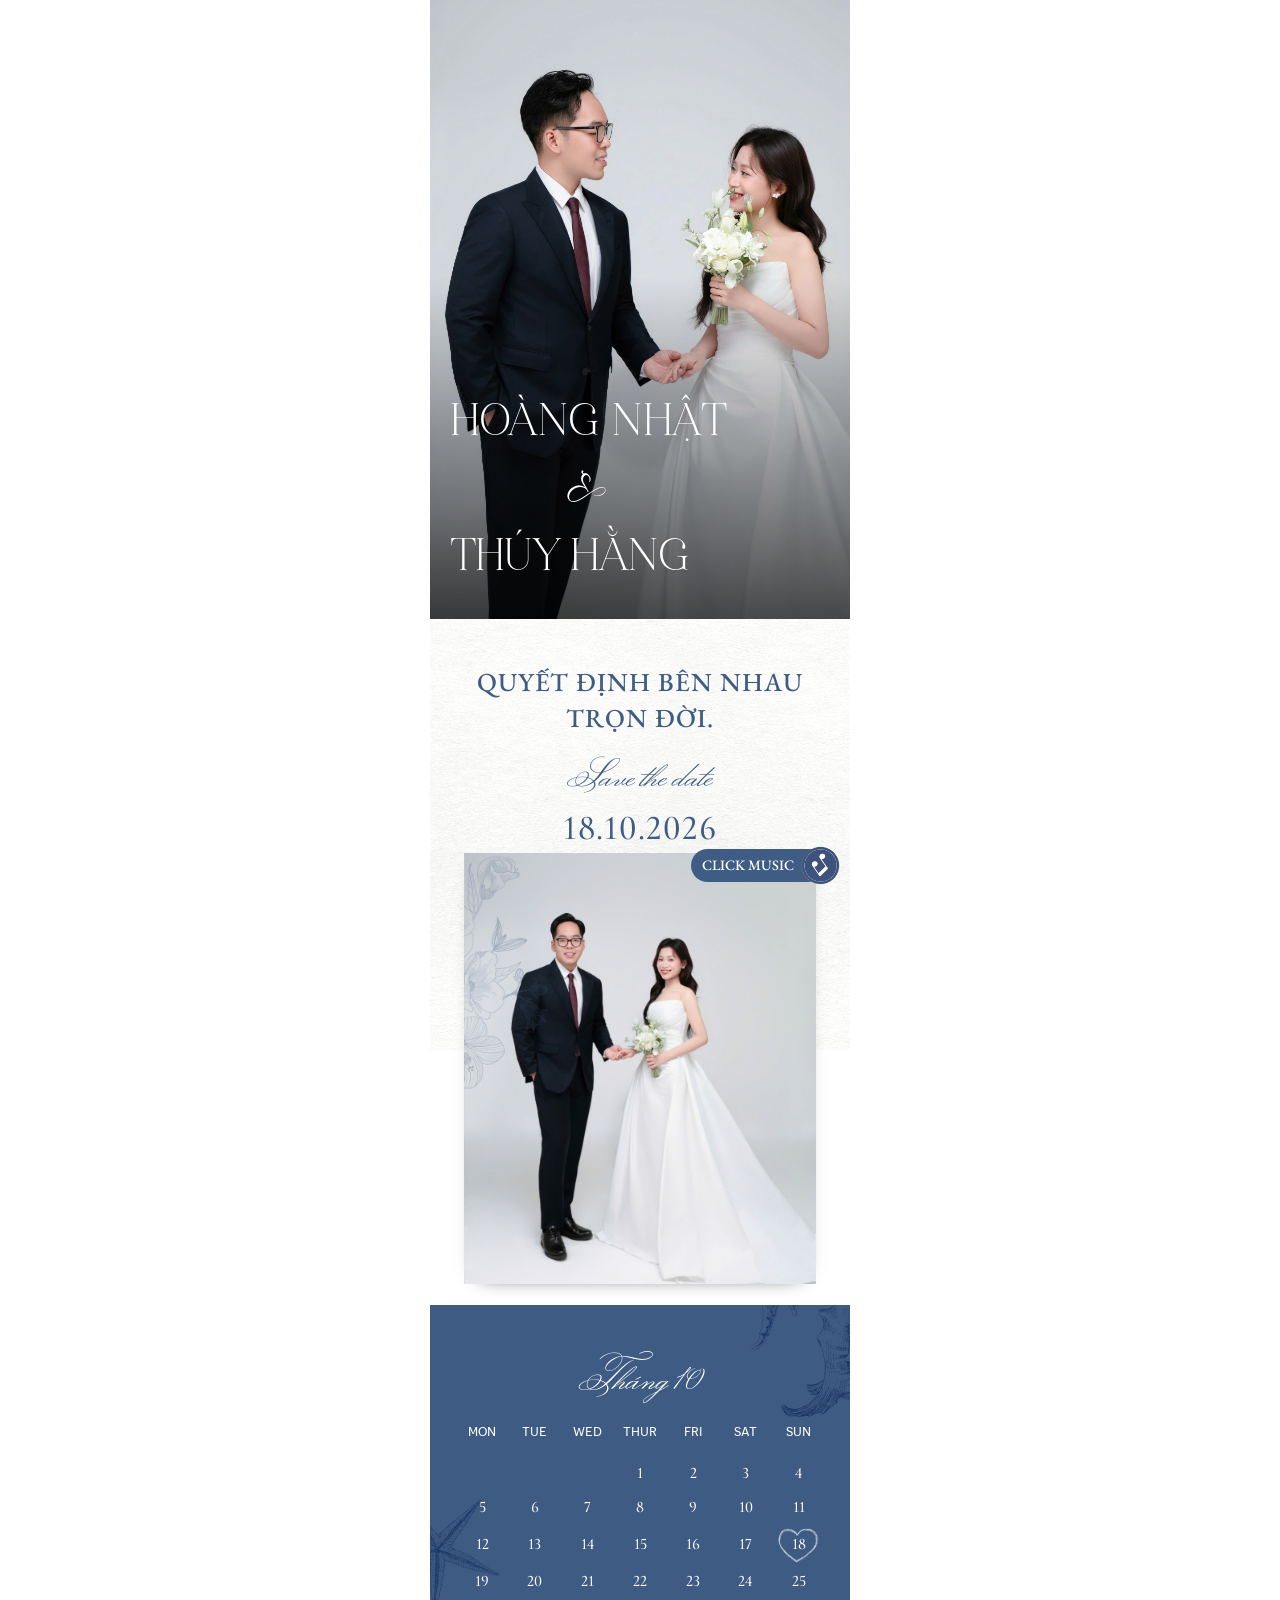
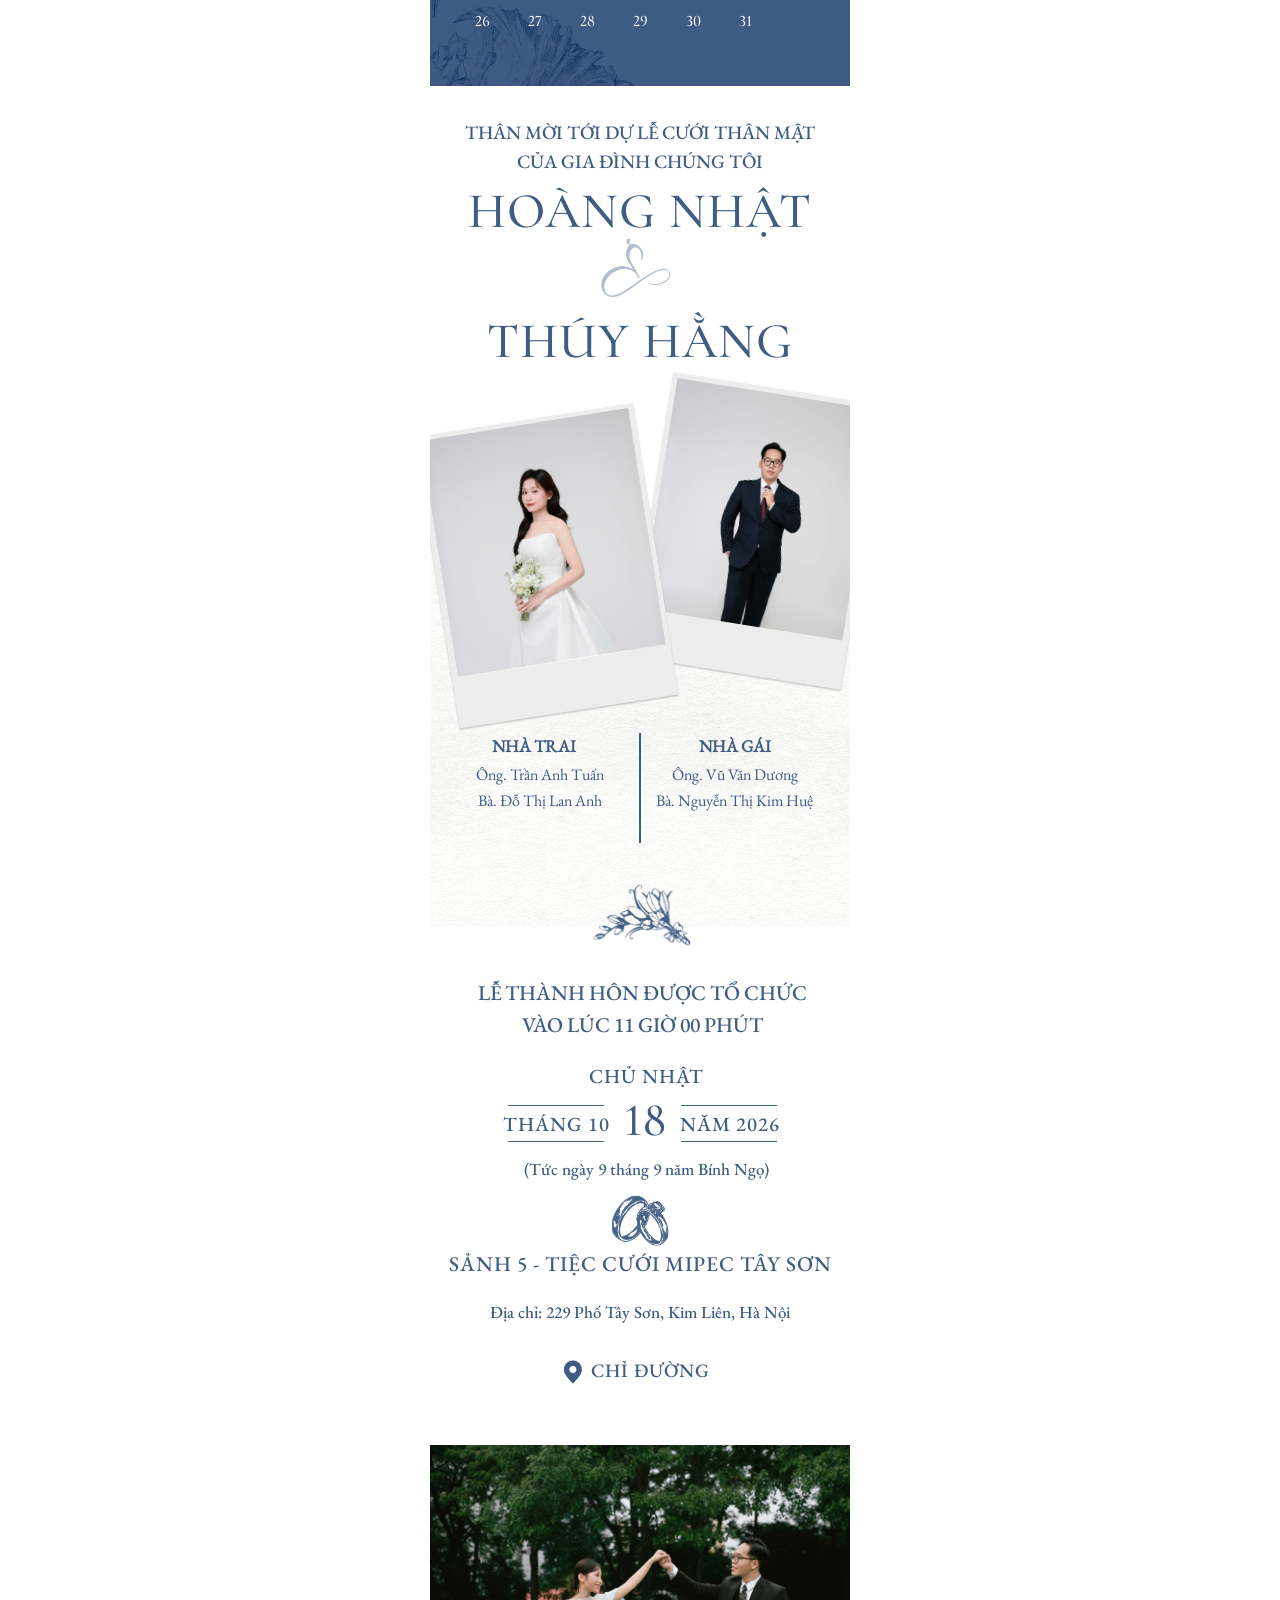
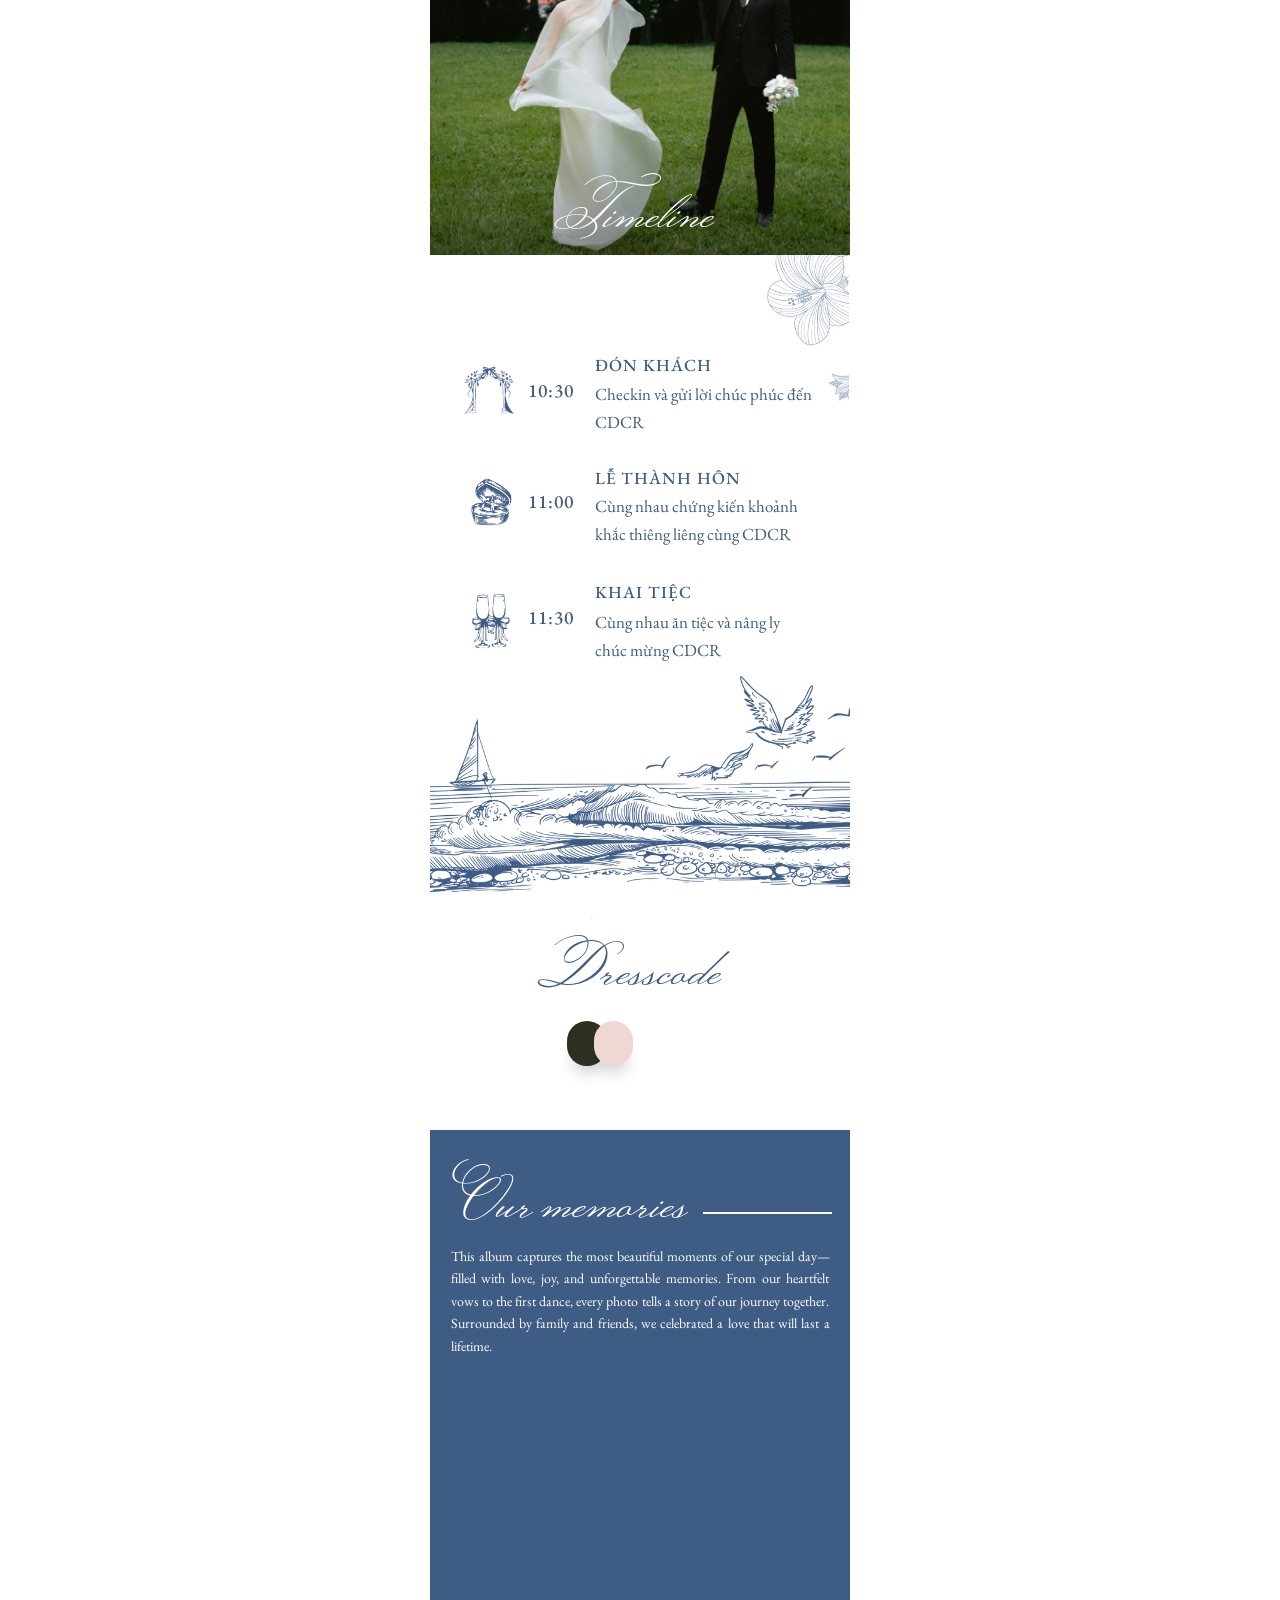
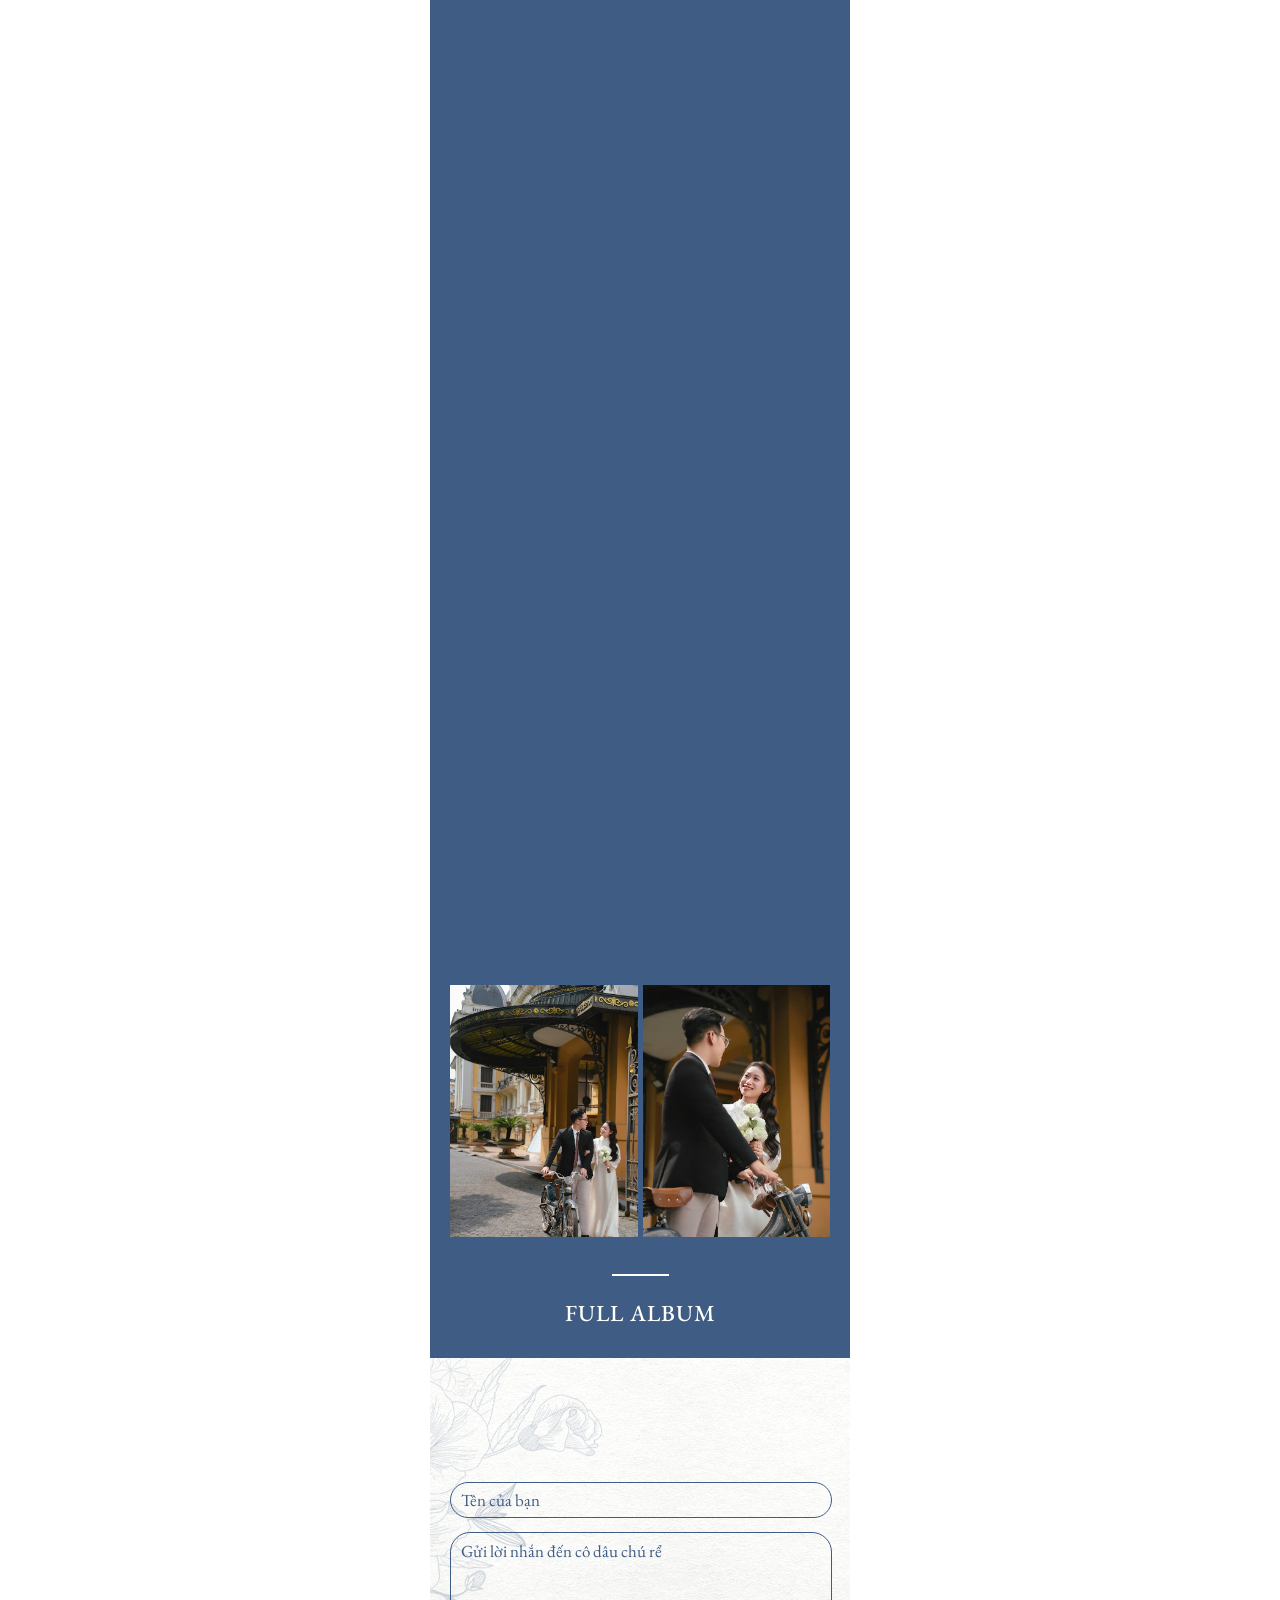
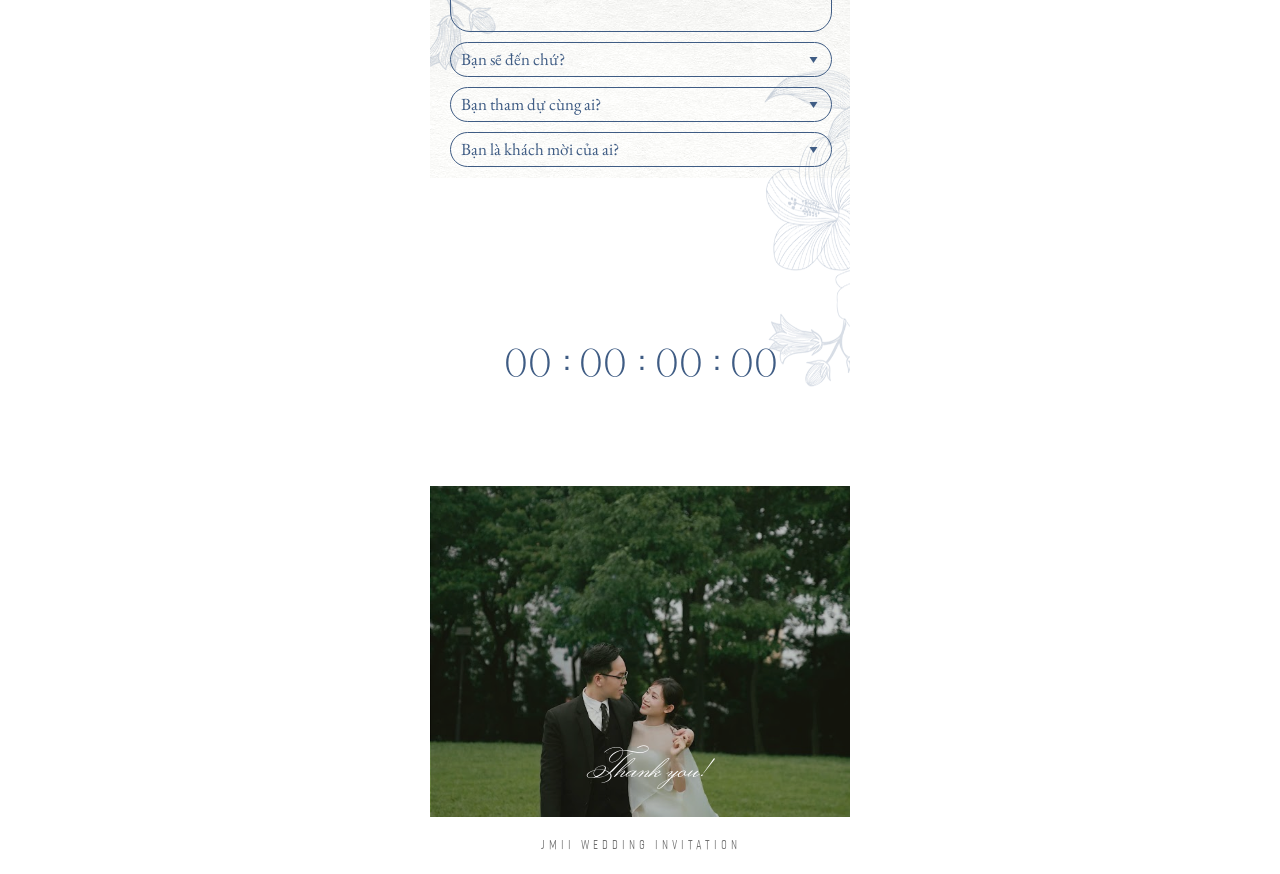
==== commit 4805b5d7: "fix: add music bg" ====
--- a/index.html
+++ b/index.html
@@ -37,7 +37,7 @@
         phamngocsonmediasound__();
     }
     const phamngocsonmedia_List = [
-        "https://camcui.vn/bai99.mp3", // i do
+        "media/bg_music.mp3",
     ];
     //Random music
     let index = Math.floor(Math.random() * phamngocsonmedia_List.length);
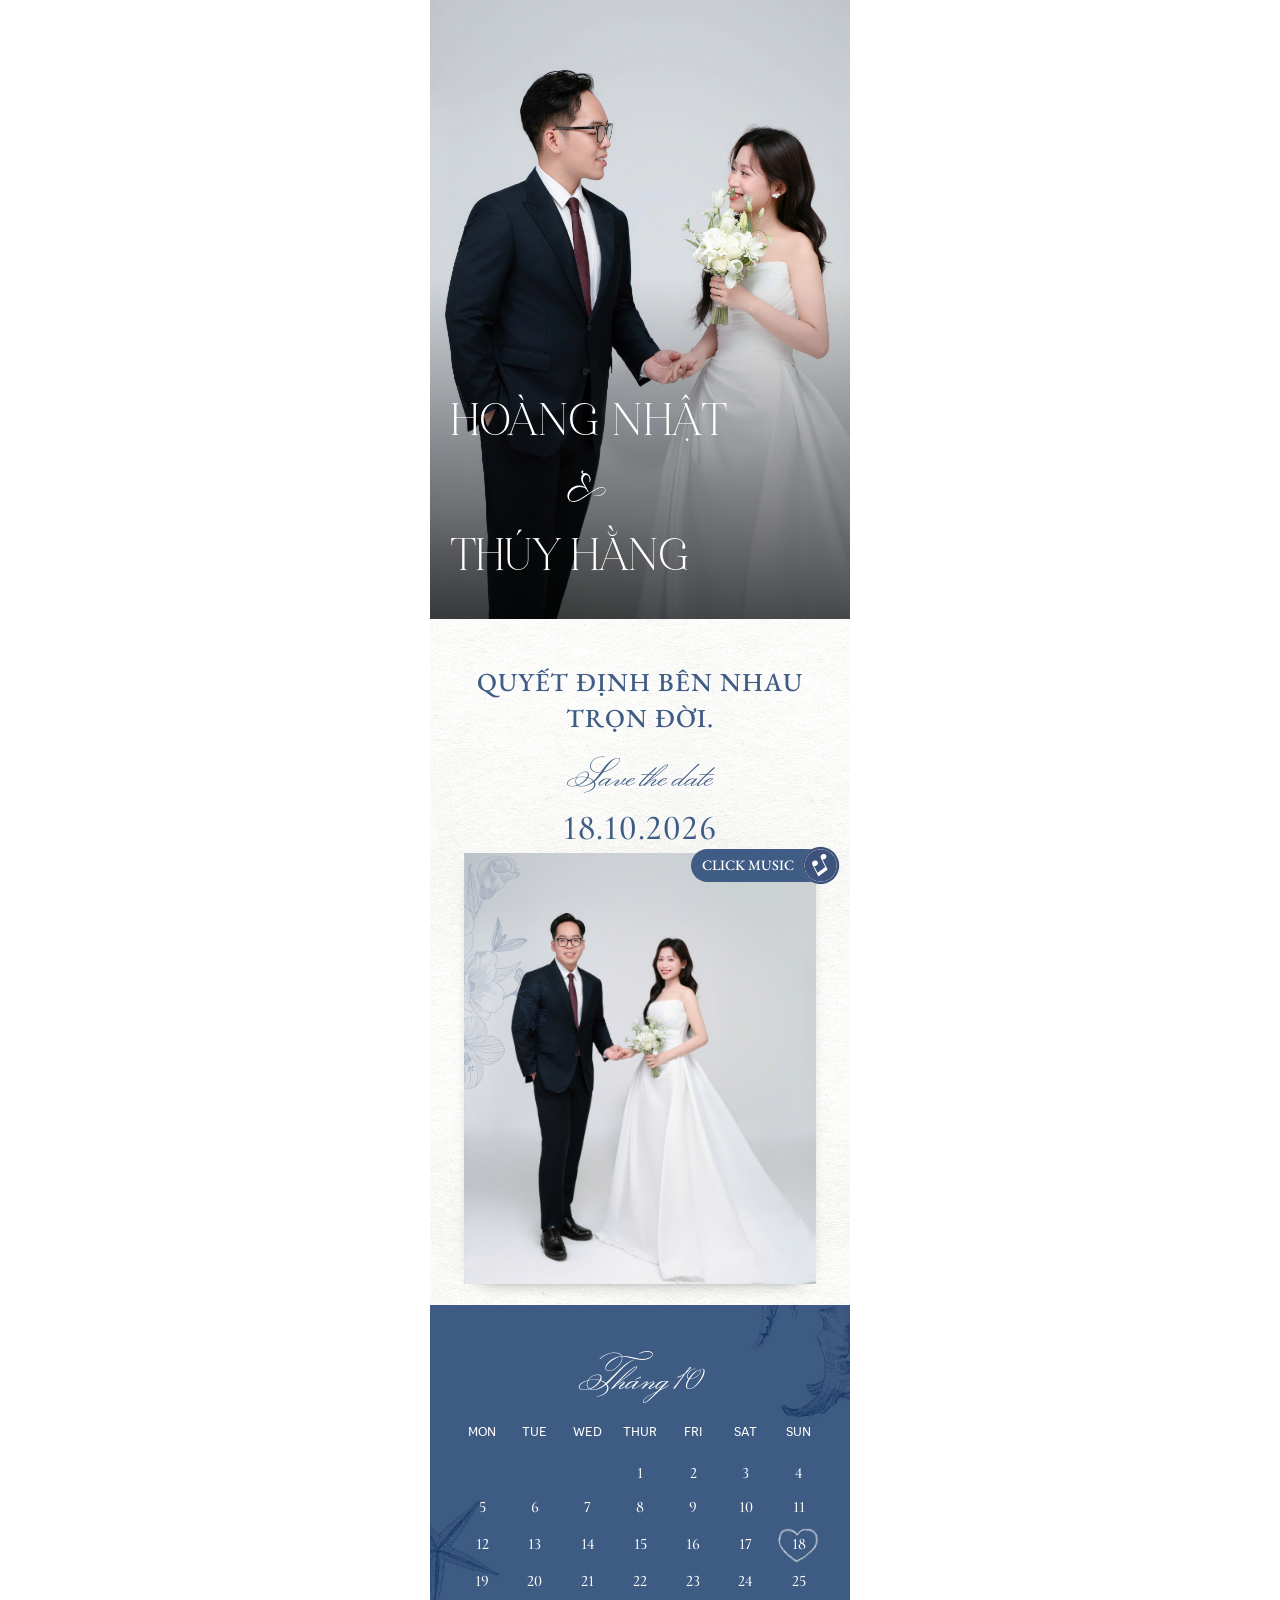
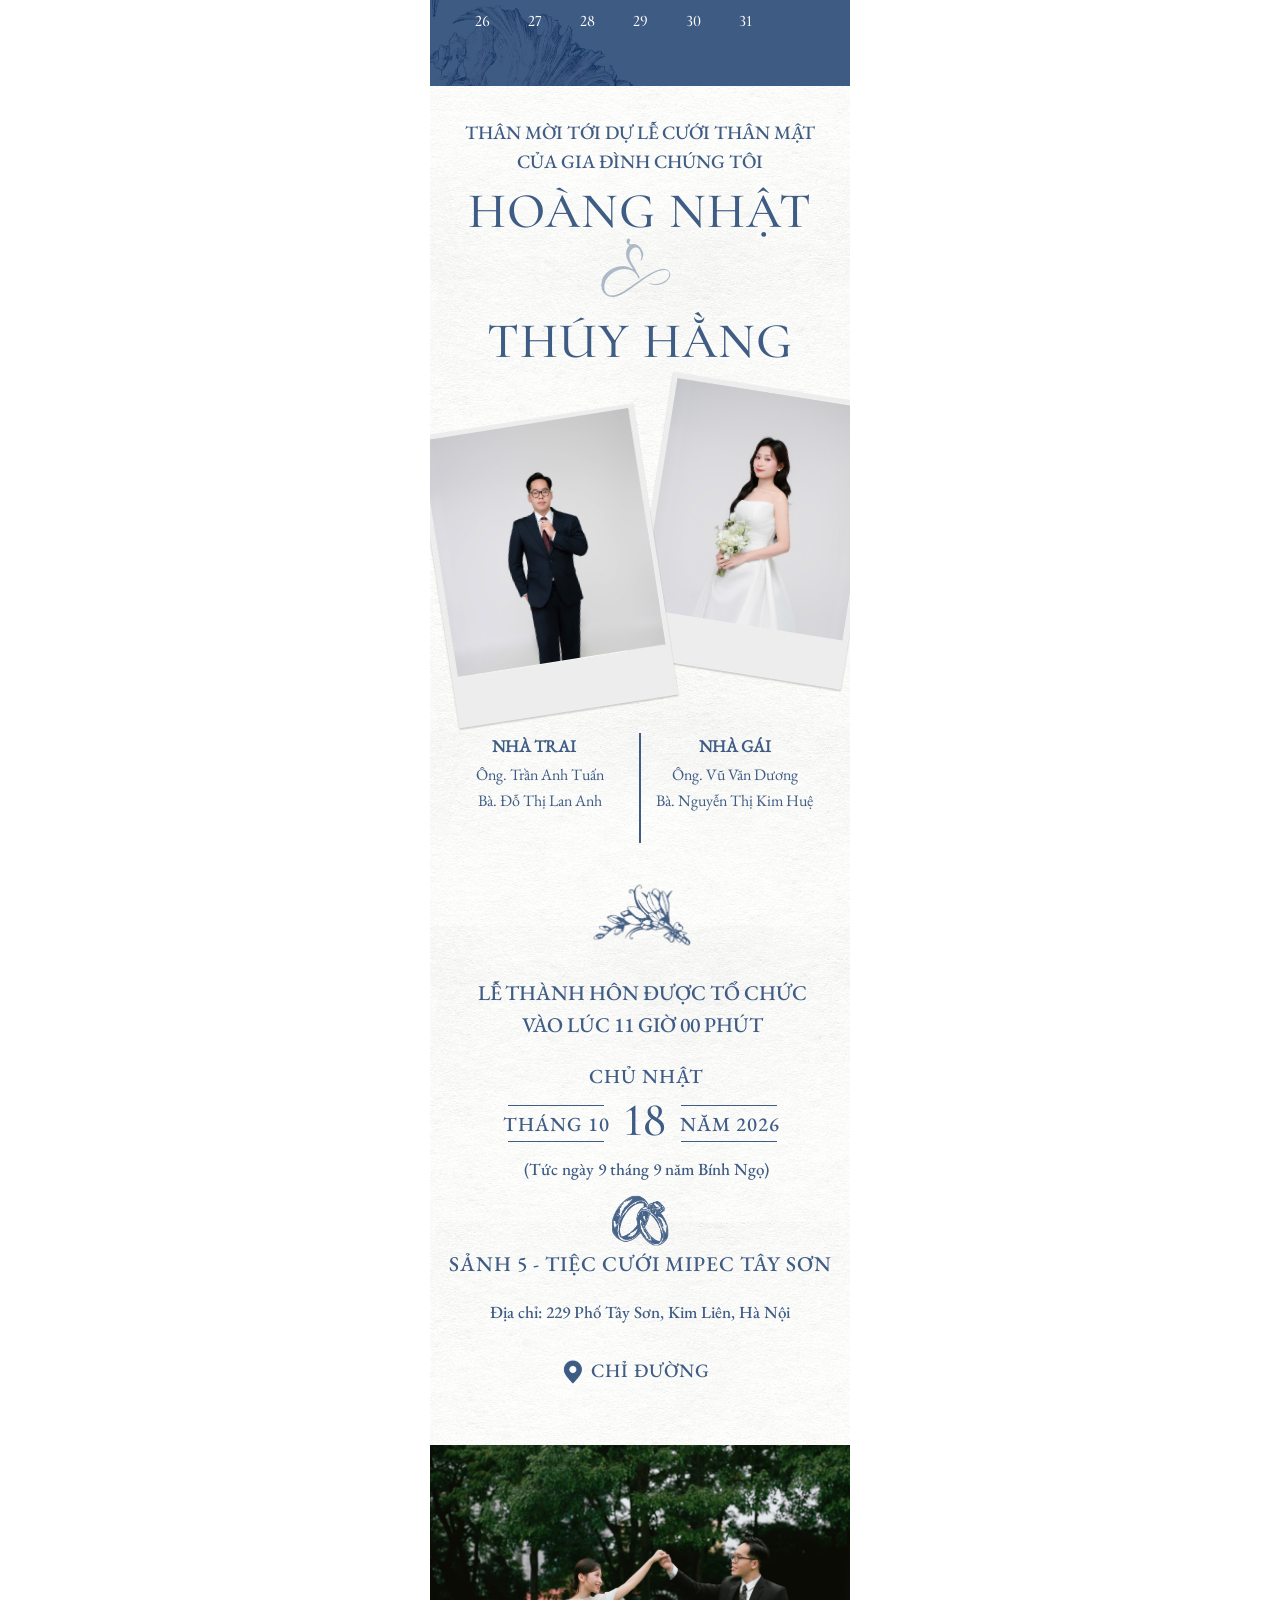
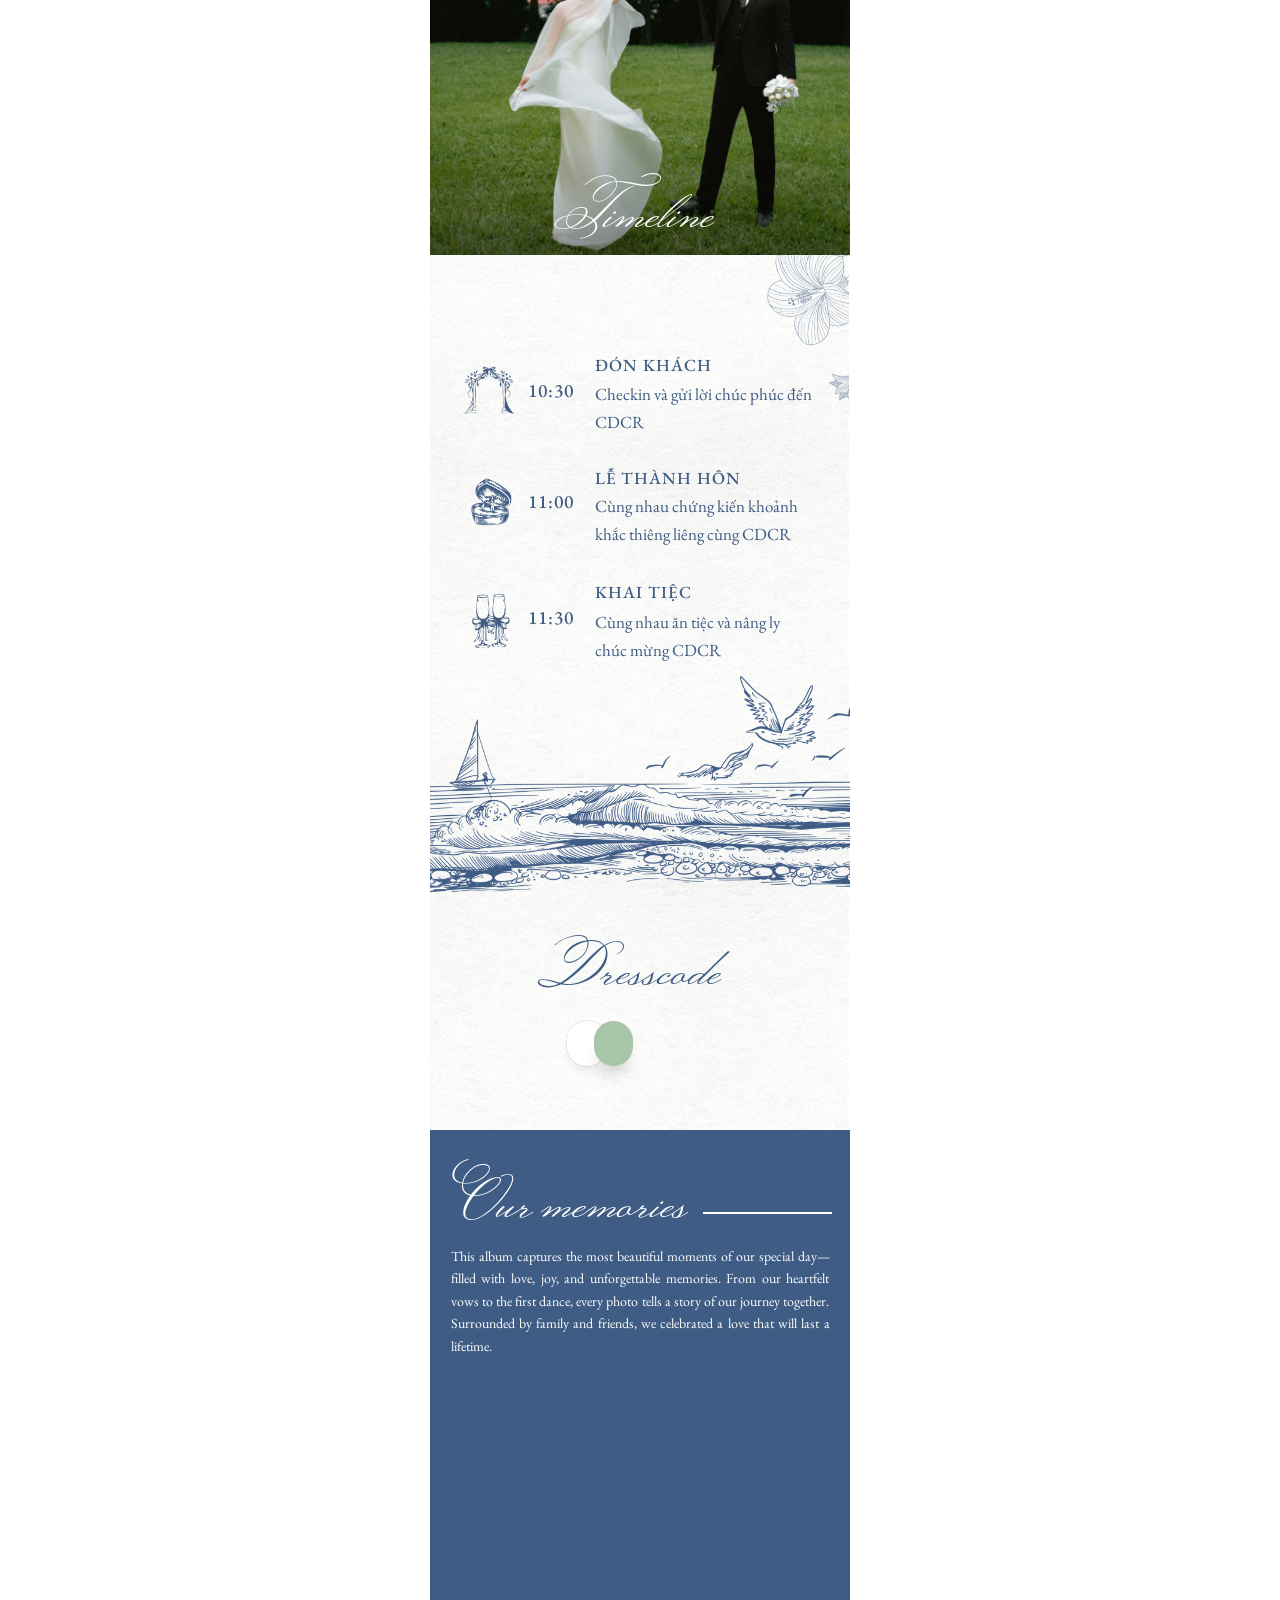
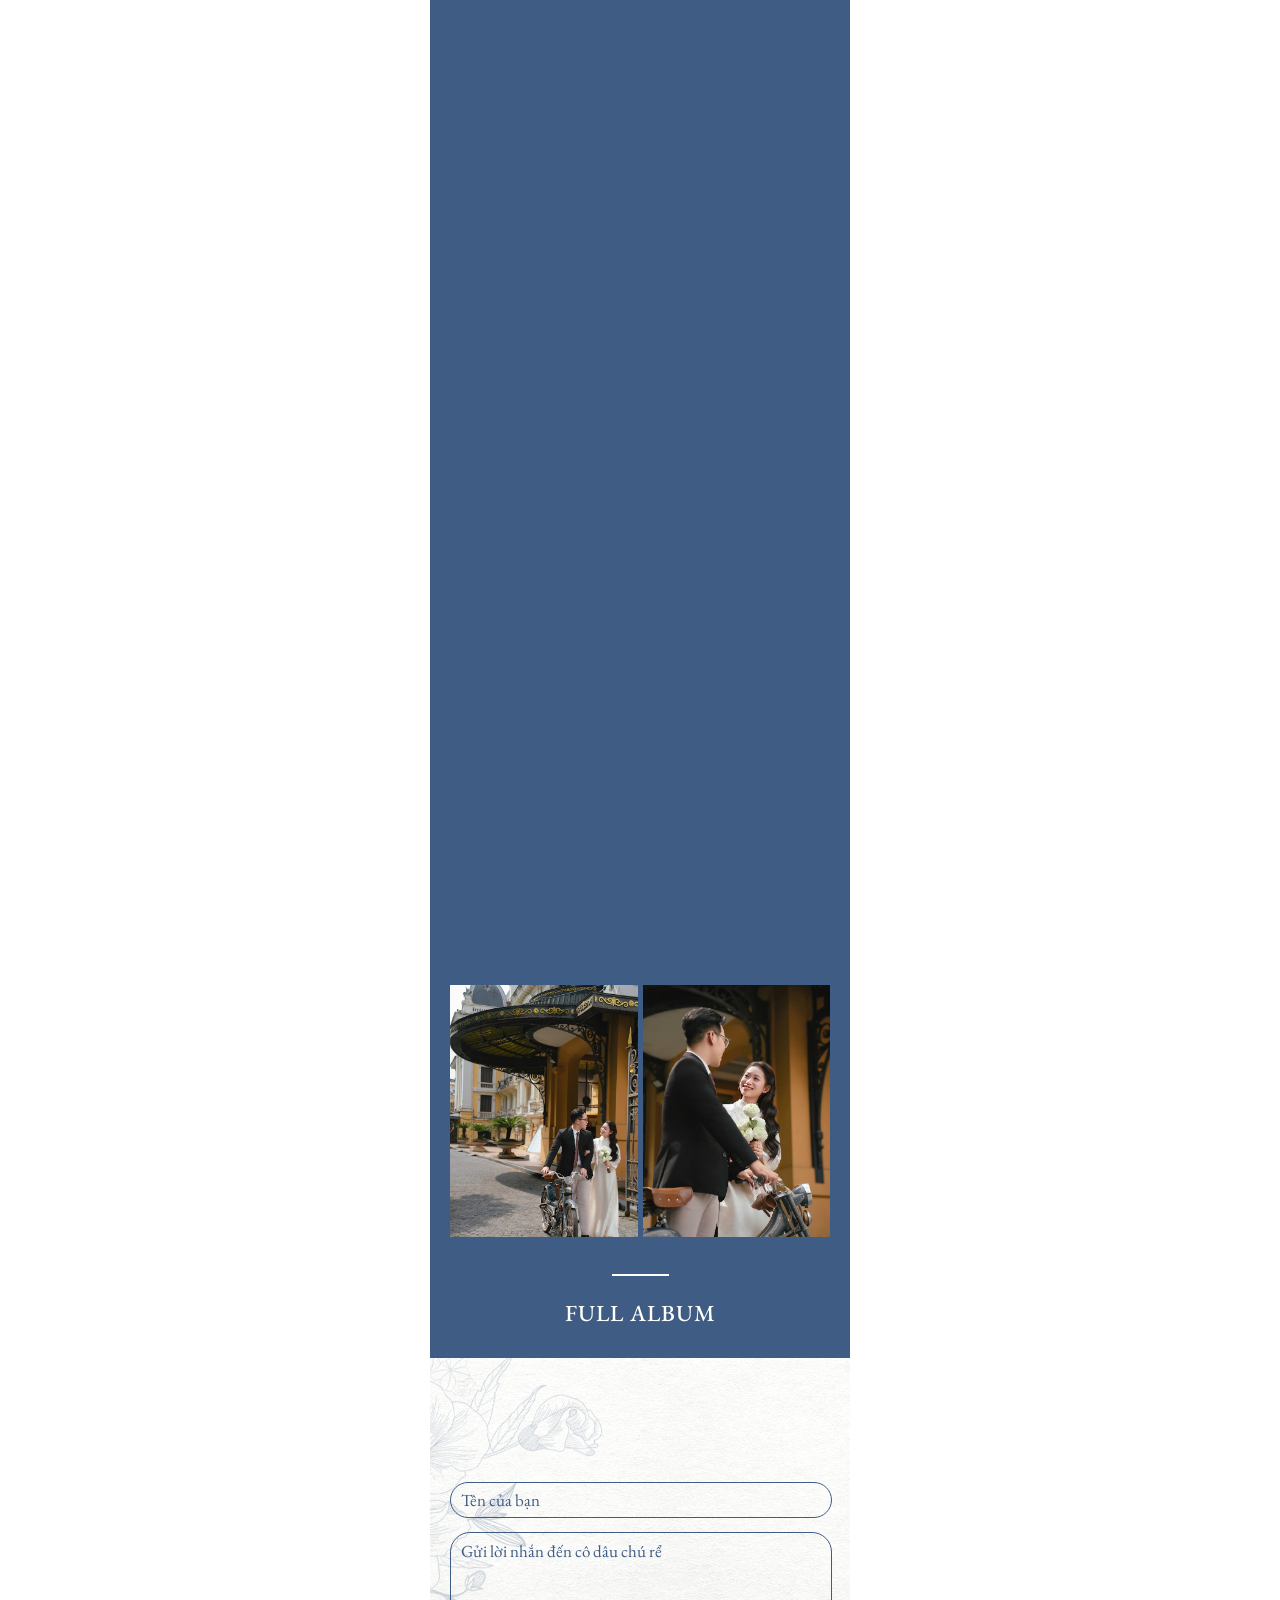
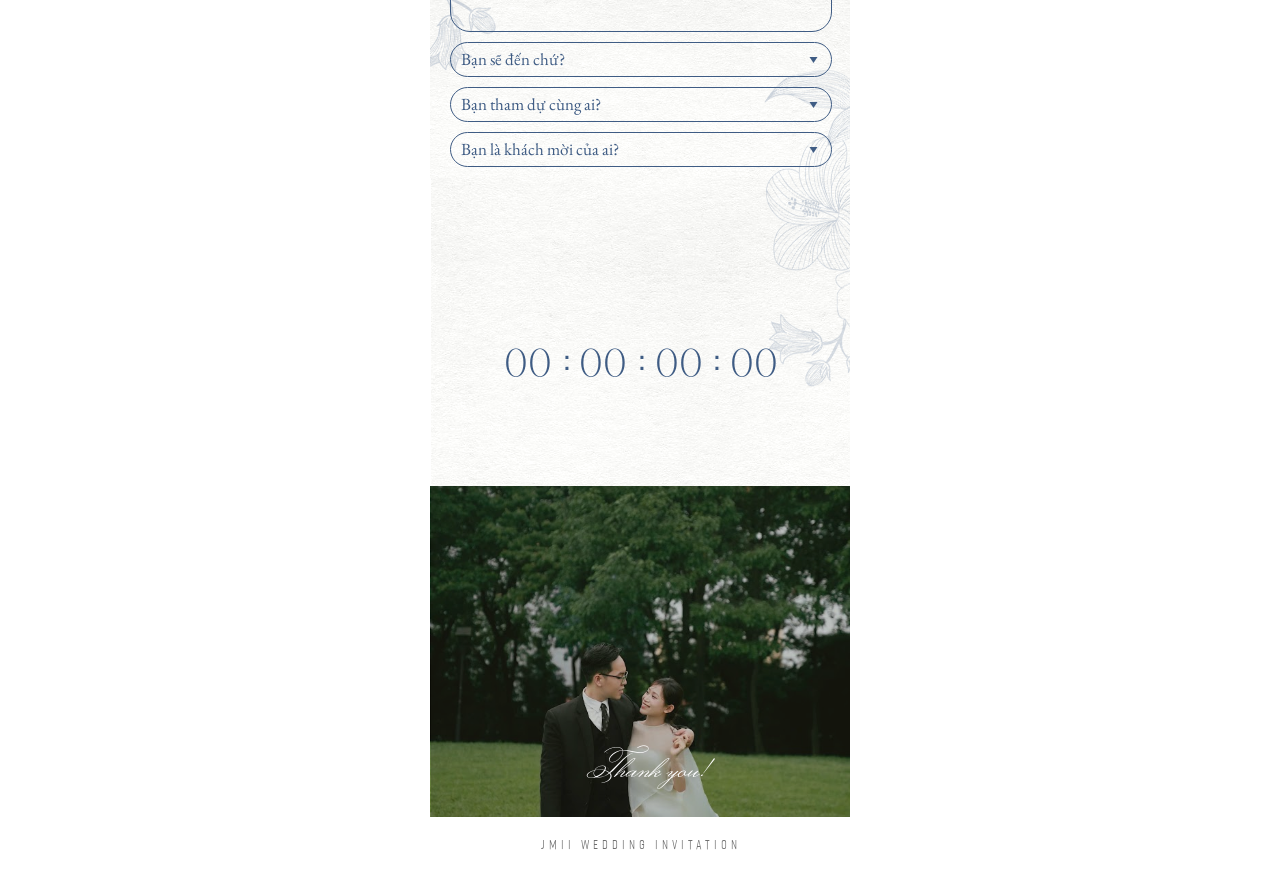
==== commit 76ca0475: "wip:fix UI" ====
--- a/index.html
+++ b/index.html
@@ -32,7 +32,7 @@
 <meta name="twitter:title" content="LỄ THÀNH HÔN - HOÀNG NHẬT & THÚY HẰNG"/>
 <meta name="twitter:description" content="Trân trọng kính mời quý khách tới dự bữa cơm thân mật chung vui cùng gia đình chúng tôi vào lúc 11:00 ngày 18.10.2026 tại Sảnh 5 - Tiệc cưới Mipec Tây Sơn"/>
 <meta name="twitter:image" content="https://hoangnhatthuyhang.vercel.app/images/og_share.jpg"/>
-<meta name="msapplication-TileImage" content="https://hoangnhatthuyhang.vercel.app/images/untitled-1-20250323102909-q2zbh.png"/><meta content="no-cache" http-equiv="Cache-Control"/><meta content="IE=edge" http-equiv="X-UA-Compatible"/><meta content="-1" http-equiv="Expires"/><meta content="" name="keywords"/><meta content="width=device-width, initial-scale=1" name="viewport"/><script type="text/javascript">window.ladi_viewport=function(b){var a=document;b=b?b:'innerWidth';var c=window[b];var d=true;if(typeof window.ladi_is_desktop=="undefined"||window.ladi_is_desktop==undefined){window.ladi_is_desktop=!d;}var e=960;var f=420;var g='';if(!d){g="width="+e+",user-scalable=no,initial-scale=1.0";}else{var h=1;var i=f;if(i!=c){h=c / i;}g="width="+i+",user-scalable=no,initial-scale="+h+",minimum-scale="+h+",maximum-scale="+h;}var j=a.getElementById("viewport");if(!j){j=a.createElement("meta");j.id="viewport";j.name="viewport";a.head.appendChild(j);}j.setAttribute("content",g);};window.ladi_viewport();window.ladi_fbq_data = [];window.ladi_fbq = function () {window.ladi_fbq_data.push(arguments);};window.ladi_ttq_data = [];window.ladi_ttq = function () {window.ladi_ttq_data.push(arguments);};</script><meta content="telephone=no" name="format-detection"/><link href="images/untitled-1-20250323102909-q2zbh.png" rel="icon" type="image/x-icon"/><link href="images/untitled-1-20250323102909-q2zbh.png" rel="shortcut icon"/><link href="images/untitled-1-20250323102909-q2zbh.png" rel="apple-touch-icon"/><link href="images/untitled-1-20250323102909-q2zbh.png" rel="apple-touch-icon-precomposed"/><meta content="days" name="revisit-after"/><link rel="dns-prefetch"/><link crossorigin="" href="https://fonts.googleapis.com/" rel="preconnect"/><link crossorigin="" href="https://fonts.gstatic.com/" rel="preconnect"/><link crossorigin="" href="https://w.ladicdn.com/" rel="preconnect"/><link crossorigin="" href="https://s.ladicdn.com/" rel="preconnect"/><link crossorigin="" href="https://api1.ldpform.com/" rel="preconnect"/><link crossorigin="" href="https://a.ladipage.com/" rel="preconnect"/><link crossorigin="" href="https://api.sales.ldpform.net/" rel="preconnect"/><link as="style" href="css/google_fonts.css" onload="this.onload = null; this.rel = 'stylesheet';" rel="preload"/><link as="script" href="js/ladipagev3.min.js" rel="preload"/><style id="style_ladi" type="text/css">a,abbr,acronym,address,applet,article,aside,audio,b,big,blockquote,body,button,canvas,caption,center,cite,code,dd,del,details,dfn,div,dl,dt,em,embed,fieldset,figcaption,figure,footer,form,h1,h2,h3,h4,h5,h6,header,hgroup,html,i,iframe,img,input,ins,kbd,label,legend,li,mark,menu,nav,object,ol,output,p,pre,q,ruby,s,samp,section,select,small,span,strike,strong,sub,summary,sup,table,tbody,td,textarea,tfoot,th,thead,time,tr,tt,u,ul,var,video{margin:0;padding:0;border:0;outline:0;font-size:100%;font:inherit;vertical-align:baseline;box-sizing:border-box;-webkit-font-smoothing:antialiased;-moz-osx-font-smoothing:grayscale}article,aside,details,figcaption,figure,footer,header,hgroup,menu,nav,section{display:block}body{line-height:1}a{text-decoration:none}ol,ul{list-style:none}blockquote,q{quotes:none}blockquote:after,blockquote:before,q:after,q:before{content:'';content:none}table{border-collapse:collapse;border-spacing:0}.ladi-loading{z-index:900000000000;position:fixed;width:100%;height:100%;top:0;left:0;background-color:rgba(0,0,0,.1)}.ladi-loading .loading{width:80px;height:80px;top:0;left:0;bottom:0;right:0;margin:auto;overflow:hidden;position:absolute}.ladi-loading .loading div{position:absolute;width:6px;height:6px;background:#fff;border-radius:50%;animation:ladi-loading 1.2s linear infinite}.ladi-loading .loading div:nth-child(1){animation-delay:0s;top:37px;left:66px}.ladi-loading .loading div:nth-child(2){animation-delay:-.1s;top:22px;left:62px}.ladi-loading .loading div:nth-child(3){animation-delay:-.2s;top:11px;left:52px}.ladi-loading .loading div:nth-child(4){animation-delay:-.3s;top:7px;left:37px}.ladi-loading .loading div:nth-child(5){animation-delay:-.4s;top:11px;left:22px}.ladi-loading .loading div:nth-child(6){animation-delay:-.5s;top:22px;left:11px}.ladi-loading .loading div:nth-child(7){animation-delay:-.6s;top:37px;left:7px}.ladi-loading .loading div:nth-child(8){animation-delay:-.7s;top:52px;left:11px}.ladi-loading .loading div:nth-child(9){animation-delay:-.8s;top:62px;left:22px}.ladi-loading .loading div:nth-child(10){animation-delay:-.9s;top:66px;left:37px}.ladi-loading .loading div:nth-child(11){animation-delay:-1s;top:62px;left:52px}.ladi-loading .loading div:nth-child(12){animation-delay:-1.1s;top:52px;left:62px}@keyframes ladi-loading{0%,100%,20%,80%{transform:scale(1)}50%{transform:scale(1.5)}}.ladipage-message{position:fixed;width:100%;height:100%;top:0;left:0;z-index:10000000000;background:rgba(0,0,0,.3)}.ladipage-message .ladipage-message-box{width:400px;max-width:calc(100% - 50px);height:160px;border:1px solid rgba(0,0,0,.3);background-color:#fff;position:fixed;top:calc(50% - 155px);left:0;right:0;margin:auto;border-radius:10px}.ladipage-message .ladipage-message-box span{display:block;background-color:rgba(6,21,40,.05);color:#000;padding:12px 15px;font-weight:600;font-size:16px;line-height:16px;border-top-left-radius:10px;border-top-right-radius:10px}.ladipage-message .ladipage-message-box .ladipage-message-text{display:-webkit-box;font-size:14px;padding:0 20px;margin-top:16px;line-height:20px;-webkit-line-clamp:3;-webkit-box-orient:vertical;overflow:hidden;text-overflow:ellipsis;word-break:break-word}.ladipage-message .ladipage-message-box .ladipage-message-close{display:block;position:absolute;right:15px;bottom:10px;margin:0 auto;padding:10px 0;border:none;width:80px;text-transform:uppercase;text-align:center;color:#000;background-color:#e6e6e6;border-radius:5px;text-decoration:none;font-size:14px;line-height:14px;font-weight:600;cursor:pointer;outline:0}.lightbox-screen{display:none;position:fixed;width:100%;height:100%;top:0;left:0;bottom:0;right:0;margin:auto;z-index:9000000080;background:rgba(0,0,0,.5)}.lightbox-screen .lightbox-close{position:absolute;z-index:9000000090;cursor:pointer}.lightbox-screen .lightbox-hidden{display:none}.lightbox-screen .lightbox-close{width:16px;height:16px;margin:10px;background-repeat:no-repeat;background-position:center center;background-image:url("data:image/svg+xml;utf8, %3Csvg%20width%3D%2224%22%20height%3D%2224%22%20viewBox%3D%220%200%2024%2024%22%20xmlns%3D%22http%3A%2F%2Fwww.w3.org%2F2000%2Fsvg%22%20fill%3D%22%23fff%22%3E%3Cpath%20fill-rule%3D%22evenodd%22%20clip-rule%3D%22evenodd%22%20d%3D%22M23.4144%202.00015L2.00015%2023.4144L0.585938%2022.0002L22.0002%200.585938L23.4144%202.00015Z%22%3E%3C%2Fpath%3E%3Cpath%20fill-rule%3D%22evenodd%22%20clip-rule%3D%22evenodd%22%20d%3D%22M2.00015%200.585938L23.4144%2022.0002L22.0002%2023.4144L0.585938%202.00015L2.00015%200.585938Z%22%3E%3C%2Fpath%3E%3C%2Fsvg%3E")}*{-webkit-tap-highlight-color:#fff0}body{font-size:12px;-ms-text-size-adjust:none;-moz-text-size-adjust:none;-o-text-size-adjust:none;-webkit-text-size-adjust:none;background-color:#fff}.overflow-hidden{overflow:hidden}.ladi-transition{transition:all 150ms linear 0s}.z-index-1{z-index:1}.opacity-0{opacity:0}.height-0{height:0!important}.pointer-events-none{pointer-events:none}.transition-parent-collapse-height{transition:height 150ms linear 0s}.transition-parent-collapse-top{transition:top 150ms linear 0s}.transition-readmore{transition:height 350ms linear 0s}.transition-collapse{transition:height 150ms linear 0s}body.grab{cursor:grab}.ladi-wraper{width:100%;min-height:100%;overflow:hidden;touch-action:manipulation}.ladi-container{position:relative;margin:0 auto;height:100%}.ladi-overlay{position:absolute;top:0;left:0;height:100%;width:100%;pointer-events:none}.ladi-element{position:absolute}@media (hover: hover) {.ladi-check-hover {opacity: 0;}}.ladi-section {margin: 0 auto;position: relative;}.ladi-section[data-tab-id]{display: none;}.ladi-section.selected[data-tab-id]{display: block;}.ladi-section .ladi-section-background {position: absolute;width: 100%;height: 100%;top: 0;left: 0;pointer-events: none;overflow: hidden;}.ladi-box {position: absolute;width: 100%;height: 100%;overflow: hidden;}#SECTION_POPUP .ladi-container {z-index: 90000070;}#SECTION_POPUP .ladi-container > .ladi-element {z-index: 90000070;position: fixed;display: none;}#SECTION_POPUP .ladi-container > .ladi-element[data-fixed-close="true"] {position: relative !important;}#SECTION_POPUP .ladi-container > .ladi-element.hide-visibility {display: block !important;visibility: hidden !important;}#SECTION_POPUP .popup-close {position: absolute;right: 0px;top: 0px;z-index: 9000000080;cursor: pointer;width: 16px;height: 16px;margin: 10px;background-repeat: no-repeat;background-position: center center;background-image: url("data:image/svg+xml;utf8, %3Csvg%20width%3D%2224%22%20height%3D%2224%22%20viewBox%3D%220%200%2024%2024%22%20xmlns%3D%22http%3A%2F%2Fwww.w3.org%2F2000%2Fsvg%22%20fill%3D%22%23000%22%3E%3Cpath%20fill-rule%3D%22evenodd%22%20clip-rule%3D%22evenodd%22%20d%3D%22M23.4144%202.00015L2.00015%2023.4144L0.585938%2022.0002L22.0002%200.585938L23.4144%202.00015Z%22%3E%3C%2Fpath%3E%3Cpath%20fill-rule%3D%22evenodd%22%20clip-rule%3D%22evenodd%22%20d%3D%22M2.00015%200.585938L23.4144%2022.0002L22.0002%2023.4144L0.585938%202.00015L2.00015%200.585938Z%22%3E%3C%2Fpath%3E%3C%2Fsvg%3E");}.ladi-popup {position: absolute;width: 100%;height: 100%;}.ladi-popup .ladi-popup-background {height: 100%;width: 100%;pointer-events: none;}.ladi-countdown {position: absolute;width: 100%;height: 100%;display: flex;}.ladi-countdown .ladi-countdown-background {position: absolute;width: 100%;height: 100%;top: 0;left: 0;background-size: inherit;background-attachment: inherit;background-origin: inherit;display: table;pointer-events: none;}.ladi-countdown .ladi-countdown-text {position: absolute;width: 100%;height: 100%;text-decoration: inherit;display: table;pointer-events: none;}.ladi-countdown .ladi-countdown-text span {display: table-cell;vertical-align: middle;}.ladi-countdown > .ladi-element {text-decoration: inherit;background-size: inherit;background-attachment: inherit;background-origin: inherit;position: relative;display: inline-block;}.ladi-countdown > .ladi-element:last-child {margin-right: 0px !important;}.ladi-button{position:absolute;width:100%;height:100%;overflow:hidden}.ladi-button:active{transform:translateY(2px);transition:transform .2s linear}.ladi-button .ladi-button-background{height:100%;width:100%;pointer-events:none;transition:inherit}.ladi-button>.ladi-button-headline,.ladi-button>.ladi-button-shape{width:100%!important;height:100%!important;top:0!important;left:0!important;display:table;user-select:none;-webkit-user-select:none;-moz-user-select:none;-ms-user-select:none}.ladi-button>.ladi-button-shape .ladi-shape{margin:auto;top:0;bottom:0}.ladi-button>.ladi-button-headline .ladi-headline{display:table-cell;vertical-align:middle}.ladi-checkout-product-cart-icon .ladi-cart-number{position:absolute;top:-2px;right:-7px;background:#f36e36;text-align:center;min-width:18px;min-height:18px;font-size:12px;font-weight:700;color:#fff;border-radius:100%;z-index:90000000;padding:3px 4px}.ladi-checkout-product-add-to-cart .ladi-button .loading-dots{width:100%;height:100%;top:0;left:0;position:absolute;display:flex;align-items:center;justify-content:center}.ladi-checkout-product-add-to-cart .ladi-button .loading-dots p{display:inline-block;font-size:32px;line-height:1;animation:.6s infinite loading}.ladi-checkout-product-add-to-cart .ladi-button .loading-dots p:first-child{animation-delay:0s}.ladi-checkout-product-add-to-cart .ladi-button .loading-dots p:nth-child(2){animation-delay:.2s}.ladi-checkout-product-add-to-cart .ladi-button .loading-dots p:nth-child(3){animation-delay:.4s}@keyframes loading{0%,100%{opacity:0}50%{opacity:1}}.ladi-form .ladi-form-checkout-bump-offer-check.multiple.checked:before,.ladi-form .ladi-form-checkout-payment-check.multiple.checked:before{--url:url("data:image/svg+xml,%0A%3Csvg%20width%3D%2224%22%20height%3D%2224%22%20viewBox%3D%220%200%2024%2024%22%20fill%3D%22none%22%20xmlns%3D%22http%3A%2F%2Fwww.w3.org%2F2000%2Fsvg%22%3E%0A%3Cpath%20d%3D%22M18.71%207.20998C18.617%207.11625%2018.5064%207.04186%2018.3846%206.99109C18.2627%206.94032%2018.132%206.91418%2018%206.91418C17.868%206.91418%2017.7373%206.94032%2017.6154%206.99109C17.4936%207.04186%2017.383%207.11625%2017.29%207.20998L9.84%2014.67L6.71%2011.53C6.61348%2011.4367%206.49954%2011.3634%206.37468%2011.3142C6.24983%2011.265%206.1165%2011.2409%205.98232%2011.2432C5.84814%2011.2455%205.71573%2011.2743%205.59265%2011.3278C5.46957%2011.3812%205.35824%2011.4585%205.265%2011.555C5.17176%2011.6515%205.09845%2011.7654%205.04924%2011.8903C5.00004%2012.0152%204.97591%2012.1485%204.97823%2012.2827C4.98055%2012.4168%205.00928%2012.5492%205.06277%2012.6723C5.11627%2012.7954%205.19348%2012.9067%205.29%2013L9.13%2016.84C9.22296%2016.9337%209.33356%2017.0081%209.45542%2017.0589C9.57728%2017.1096%209.70799%2017.1358%209.84%2017.1358C9.97201%2017.1358%2010.1027%2017.1096%2010.2246%2017.0589C10.3464%2017.0081%2010.457%2016.9337%2010.55%2016.84L18.71%208.67998C18.8115%208.58634%2018.8925%208.47269%2018.9479%208.34619C19.0033%208.21969%2019.0319%208.08308%2019.0319%207.94498C19.0319%207.80688%2019.0033%207.67028%2018.9479%207.54378C18.8925%207.41728%2018.8115%207.30363%2018.71%207.20998Z%22%20fill%3D%22%231852FA%22%2F%3E%0A%3C%2Fsvg%3E%0A");pointer-events:none;top:-1px;left:-1px;transform:none}.ladi-form,.ladi-form .ladi-form-item-container{position:absolute;width:100%;height:100%}.ladi-form>.ladi-element,.ladi-form>.ladi-element .ladi-form-item-container,.ladi-form>.ladi-element .ladi-form-item-container .ladi-form-item .ladi-form-checkbox-item span[data-checked=true],.ladi-form>.ladi-element .ladi-form-item-container .ladi-form-item .ladi-form-control:not(.ladi-form-control-select){text-transform:inherit;text-decoration:inherit;text-align:inherit;letter-spacing:inherit;color:inherit;background-size:inherit;background-attachment:inherit;background-origin:inherit}.ladi-form .ladi-button>.ladi-button-headline{color:initial;font-size:initial;font-weight:initial;text-transform:initial;text-decoration:initial;font-style:initial;text-align:initial;letter-spacing:initial;line-height:initial}.ladi-form [data-form-checkout-item=bump_offer] .ladi-form-item,.ladi-form>[data-quantity=true] .ladi-form-item-container{overflow:hidden}.ladi-form>.ladi-element .ladi-form-item-container .ladi-form-item{text-transform:inherit;text-decoration:inherit;text-align:inherit;letter-spacing:inherit;color:inherit}.ladi-form>.ladi-element .ladi-form-item-container .ladi-form-item-background{background-size:inherit;background-attachment:inherit;background-origin:inherit}.ladi-form>.ladi-element .ladi-form-item-container .ladi-form-item .ladi-form-control-select{-webkit-appearance:none;-moz-appearance:none;appearance:none;background-size:9px 6px!important;background-position:right .5rem center;background-repeat:no-repeat;padding-right:24px;text-transform:inherit;text-align:inherit;letter-spacing:inherit;color:inherit;background-size:inherit;background-attachment:inherit;background-origin:inherit}.ladi-form>.ladi-element .ladi-form-item-container .ladi-form-item .ladi-form-checkbox-item,.ladi-form>.ladi-element .ladi-form-item-container .ladi-form-item .ladi-form-checkbox-item span[data-checked=false]{text-transform:inherit;text-align:inherit;letter-spacing:inherit;background-size:inherit;background-attachment:inherit;background-origin:inherit;color:inherit}.ladi-form>.ladi-element .ladi-form-item-container .ladi-form-item .ladi-form-control-select-2{width:calc(100% / 2 - 5px);max-width:calc(100% / 2 - 5px);min-width:calc(100% / 2 - 5px)}.ladi-form>.ladi-element .ladi-form-item-container .ladi-form-item .ladi-form-control-select-2:nth-child(3),.ladi-form>.ladi-element .ladi-form-item-container .ladi-form-item .ladi-form-control-select-3:nth-child(3),.ladi-form>.ladi-element .ladi-form-item-container .ladi-form-item .ladi-form-control-select-3:nth-child(4){margin-left:7.5px}.ladi-form>.ladi-element .ladi-form-item-container .ladi-form-item .ladi-form-control-select-3{width:calc(100% / 3 - 5px);max-width:calc(100% / 3 - 5px);min-width:calc(100% / 3 - 5px)}.ladi-form>.ladi-element .ladi-form-item-container .ladi-form-item .ladi-form-control-select option{color:initial}.ladi-form>.ladi-element .ladi-form-item-container .ladi-form-item .ladi-form-control-select:not([data-selected=""]){text-decoration:inherit}.ladi-form>.ladi-element .ladi-form-item-container .ladi-form-item .ladi-form-checkbox-item{text-decoration:inherit;vertical-align:middle}.ladi-form>.ladi-element .ladi-form-item-container .ladi-form-item .ladi-form-checkbox-box-item{display:inline-block;width:fit-content}.ladi-form>.ladi-element .ladi-form-item-container .ladi-form-item .ladi-form-checkbox-item span{user-select:none;-webkit-user-select:none;-moz-user-select:none;-ms-user-select:none}.ladi-form .ladi-form-item-title-value{font-weight:700;word-break:break-word}.ladi-form .ladi-form-label-container{position:relative;width:100%}.ladi-form .ladi-form-control-file{background-repeat:no-repeat;background-position:calc(100% - 5px) center}.ladi-form .ladi-form-label-container .ladi-form-label-item{display:inline-block;cursor:pointer;position:relative;border-radius:0!important;user-select:none;-webkit-user-select:none;-moz-user-select:none;-ms-user-select:none}.ladi-form .ladi-form-label-container .ladi-form-label-item.image{background-size:cover;background-repeat:no-repeat;background-position:center}.ladi-form .ladi-form-label-container .ladi-form-label-item.no-value{display:none!important}.ladi-form .ladi-form-label-container .ladi-form-label-item.text.disabled{opacity:.35}.ladi-form .ladi-form-label-container .ladi-form-label-item.image.disabled{opacity:.2}.ladi-form .ladi-form-label-container .ladi-form-label-item.color.disabled{opacity:.15}.ladi-form .ladi-form-label-container .ladi-form-label-item.selected:before{content:'';width:0;height:0;bottom:-1px;right:-1px;position:absolute;border-width:0 0 15px 15px;border-color:transparent;border-style:solid}.ladi-form .ladi-form-label-container .ladi-form-label-item.selected:after{content:'';background-image:url("data:image/svg+xml;utf8,%3Csvg xmlns='http://www.w3.org/2000/svg' enable-background='new 0 0 12 12' viewBox='0 0 12 12' x='0' fill='%23fff' y='0'%3E%3Cg%3E%3Cpath d='m5.2 10.9c-.2 0-.5-.1-.7-.2l-4.2-3.7c-.4-.4-.5-1-.1-1.4s1-.5 1.4-.1l3.4 3 5.1-7c .3-.4 1-.5 1.4-.2s.5 1 .2 1.4l-5.7 7.9c-.2.2-.4.4-.7.4 0-.1 0-.1-.1-.1z'%3E%3C/path%3E%3C/g%3E%3C/svg%3E");background-repeat:no-repeat;background-position:bottom right;width:7px;height:7px;bottom:0;right:0;position:absolute}.ladi-form .ladi-form-item{width:100%;height:100%;position:absolute}.ladi-form .ladi-form-item-background{position:absolute;width:100%;height:100%;top:0;left:0;pointer-events:none}.ladi-form .ladi-form-item.ladi-form-checkbox{height:auto;padding:0 5px}.ladi-form .ladi-form-item .ladi-form-control{background-color:transparent;min-width:100%;min-height:100%;max-width:100%;max-height:100%;width:100%;height:100%;padding:0 5px;color:inherit;font-size:inherit;border:none}.ladi-form .ladi-form-item.ladi-form-checkbox.ladi-form-checkbox-vertical .ladi-form-checkbox-item{margin-top:0!important;margin-left:0!important;margin-right:0!important;display:flex;align-items:center;border:none}.ladi-form .ladi-form-item.ladi-form-checkbox.ladi-form-checkbox-horizontal .ladi-form-checkbox-item{margin-top:0!important;margin-left:0!important;margin-right:10px!important;display:inline-flex;align-items:center;border:none;position:relative}.ladi-form .ladi-form-item.ladi-form-checkbox .ladi-form-checkbox-item input{margin-right:5px;display:block}.ladi-form .ladi-form-item.ladi-form-checkbox .ladi-form-checkbox-item span{cursor:default;word-break:break-word}.ladi-form .ladi-form-item textarea.ladi-form-control{resize:none;padding:5px}.ladi-form .ladi-button{cursor:pointer}.ladi-form .ladi-button .ladi-headline{cursor:pointer;user-select:none}.ladi-form .ladi-element .ladi-form-otp::-webkit-inner-spin-button,.ladi-form .ladi-element .ladi-form-otp::-webkit-outer-spin-button{-webkit-appearance:none;margin:0}.ladi-form .ladi-element .ladi-form-item .button-get-code{display:none;position:absolute;right:0;top:0;bottom:0;margin:auto 0;line-height:initial;padding:5px 10px;height:max-content;cursor:pointer;user-select:none;-webkit-user-select:none;-moz-user-select:none;-ms-user-select:none}.ladi-form .ladi-element .ladi-form-item .button-get-code.hide-visibility{display:block!important;visibility:hidden!important}.ladi-form .ladi-form-checkout-bump-offer-product.option-2,.ladi-form .ladi-form-item.otp-resend .button-get-code,.ladi-form [data-form-checkout-item=payment] .ladi-form-checkout-payment-content div>span{display:block}.ladi-form .ladi-form-item.otp-countdown:before{content:attr(data-countdown-time) "s";position:absolute;top:0;bottom:0;margin:auto 0;height:max-content;line-height:initial}.ladi-form [data-variant=true] select option[disabled]{background:#fff;color:#b8b8b8!important}.ladi-google-recaptcha-checkbox{position:absolute;display:inline-block;transform:translateY(-100%);margin-top:-5px;z-index:90000010}.ladi-element[data-form-checkout-item]{padding:0}.ladi-form .ladi-form-checkout-title{margin-bottom:8px}.ladi-form .ladi-element[data-form-checkout-item] .ladi-form-item,.ladi-form .ladi-element[data-form-checkout-item] .ladi-form-item-container{height:auto!important;position:unset!important}.ladi-form .ladi-form-checkout-box{gap:12px;display:flex;flex-flow:column;margin:8px 12px;margin-top:14px!important;padding-bottom:14px;border-left:none!important;border-right:none!important;border-top:none!important;border-radius:0!important}.ladi-form .ladi-form-checkout-box:last-child{border:none!important;padding-bottom:4px}.ladi-form .ladi-form-checkout-box:first-child,.ladi-form .ladi-form-checkout-bump-offer-product .item-product:first-child{margin-top:0}.ladi-form .ladi-form-checkout-payment-item{display:flex;flex-flow:row;gap:12px;align-items:center;--check-size:18px;--width-quantity:65px}.ladi-form .ladi-form-checkout-payment-check{--border-size:1px;width:var(--check-size);height:var(--check-size);flex:0 0 var(--check-size);border:var(--border-size) solid;border-radius:100%;display:block;position:relative}.ladi-form .ladi-form-checkout-payment-check.checked:before{content:"";width:calc(var(--check-size)/ 2);height:calc(var(--check-size)/ 2);border-radius:inherit;display:block;position:absolute;top:0;left:0;transform:translate(calc(50% - var(--border-size)),calc(50% - var(--border-size)))}.ladi-form .ladi-form-checkout-bump-offer-check.multiple,.ladi-form .ladi-form-checkout-payment-check.multiple{border-radius:4px}.ladi-form .ladi-form-checkout-payment-check.multiple.checked:before{content:"";-webkit-mask-image:var(--url);mask-image:var(--url);width:var(--check-size);height:var(--check-size);-webkit-mask-size:var(--check-size);mask-size:var(--check-size);background-color:#fff;position:absolute}.ladi-form .ladi-form-checkout-payment-content,.ladi-form .ladi-form-checkout-product-content{display:flex;flex-flow:row;--gap:10px;gap:var(--gap);align-items:center;width:calc(100% - var(--width-quantity) - var(--check-size) - var(--gap) * 2)}.ladi-form .ladi-form-checkout-payment-content img,.ladi-form .ladi-form-checkout-product-content img{width:36px;max-height:36px;border-radius:4px}.ladi-form .ladi-form-checkout-payment-content div,.ladi-form .ladi-form-checkout-product-content div{display:flex;flex-flow:column}.ladi-form .ladi-form-checkout-payment-content div>span,.ladi-form .ladi-form-checkout-product-content div>span{font-size:inherit}.ladi-form .ladi-form-checkout-payment-content div>span.small,.ladi-form .ladi-form-checkout-product-content div>span.small{font-size:80%;opacity:.8}.ladi-form .ladi-form-checkout-payment-content div .price.price-compare,.ladi-form .ladi-form-checkout-product-content div .price.price-compare{display:flex;align-items:center;gap:8px;flex-direction:row!important}.ladi-form .ladi-form-checkout-payment-quantity,.ladi-form .ladi-form-checkout-product-quantity{position:relative;--icon-size:calc(var(--check-size) * 0.8)}.ladi-form .ladi-form-checkout-payment-quantity input,.ladi-form .ladi-form-checkout-product-quantity input{padding:4px calc(var(--check-size)) 4px 8px;border-radius:8px;position:relative;width:var(--width-quantity);min-height:34px;border:1px solid;background-color:transparent;top:0;left:0;display:block}.ladi-form .ladi-form-checkout-payment-quantity input::-webkit-inner-spin-button,.ladi-form .ladi-form-checkout-payment-quantity input::-webkit-outer-spin-button{-webkit-appearance:none;margin:0}.ladi-form .ladi-form-checkout-payment-quantity .up{width:var(--icon-size);height:var(--icon-size);top:-1px;right:5px;cursor:pointer;display:block;position:absolute}.ladi-form .ladi-form-checkout-payment-quantity .up:before{content:'';--url:url("data:image/svg+xml,%3Csvg%20width%3D%2216%22%20height%3D%2216%22%20viewBox%3D%220%200%2016%2016%22%20fill%3D%22none%22%20xmlns%3D%22http%3A%2F%2Fwww.w3.org%2F2000%2Fsvg%22%3E%3Cpath%20fill-rule%3D%22evenodd%22%20clip-rule%3D%22evenodd%22%20d%3D%22M3.14645%206.14645C3.34171%205.95118%203.65829%205.95118%203.85355%206.14645L8%2010.2929L12.1464%206.14645C12.3417%205.95118%2012.6583%205.95118%2012.8536%206.14645C13.0488%206.34171%2013.0488%206.65829%2012.8536%206.85355L8.35355%2011.3536C8.15829%2011.5488%207.84171%2011.5488%207.64645%2011.3536L3.14645%206.85355C2.95118%206.65829%202.95118%206.34171%203.14645%206.14645Z%22%20fill%3D%22black%22%20transform%3D%22rotate(180%208%208)%22%2F%3E%3C%2Fsvg%3E");-webkit-mask-image:var(--url);mask-image:var(--url);display:block;position:absolute;width:var(--icon-size);height:var(--icon-size);pointer-events:none;top:4px;left:2px;-webkit-mask-size:var(--icon-size);mask-size:var(--icon-size)}.ladi-form .ladi-form-checkout-payment-quantity .down{width:var(--icon-size);height:var(--icon-size);right:5px;cursor:pointer;display:block;position:absolute;bottom:3px}.ladi-form .ladi-form-checkout-payment-quantity .down:before{content:'';--url:url("data:image/svg+xml,%3Csvg%20width%3D%2216%22%20height%3D%2216%22%20viewBox%3D%220%200%2016%2016%22%20fill%3D%22none%22%20xmlns%3D%22http%3A%2F%2Fwww.w3.org%2F2000%2Fsvg%22%3E%0A%3Cpath%20fill-rule%3D%22evenodd%22%20clip-rule%3D%22evenodd%22%20d%3D%22M3.14645%206.14645C3.34171%205.95118%203.65829%205.95118%203.85355%206.14645L8%2010.2929L12.1464%206.14645C12.3417%205.95118%2012.6583%205.95118%2012.8536%206.14645C13.0488%206.34171%2013.0488%206.65829%2012.8536%206.85355L8.35355%2011.3536C8.15829%2011.5488%207.84171%2011.5488%207.64645%2011.3536L3.14645%206.85355C2.95118%206.65829%202.95118%206.34171%203.14645%206.14645Z%22%20fill%3D%22black%22%2F%3E%0A%3C%2Fsvg%3E");-webkit-mask-image:var(--url);mask-image:var(--url);display:block;position:absolute;width:var(--icon-size);height:var(--icon-size);pointer-events:none;left:2px;-webkit-mask-size:var(--icon-size);mask-size:var(--icon-size)}.ladi-form [data-form-checkout-item=payment] .ladi-form-item{display:table}.ladi-form [data-form-checkout-item=payment] .ladi-form-item .ladi-form-checkout-payment-content{width:calc(100% - 18px)}.ladi-form [data-form-checkout-item=payment] .ladi-form-item .ladi-form-checkout-payment-content div{display:table-cell;vertical-align:middle;padding:0 6px;cursor:pointer;width:100%;position:relative}.ladi-form [data-form-checkout-item=payment] .ladi-form-item .ladi-form-checkout-payment-content div.arrow:before{content:'';--url:url("data:image/svg+xml,%3Csvg%20width%3D%2216%22%20height%3D%2216%22%20viewBox%3D%220%200%2016%2016%22%20fill%3D%22none%22%20xmlns%3D%22http%3A%2F%2Fwww.w3.org%2F2000%2Fsvg%22%3E%0A%3Cpath%20fill-rule%3D%22evenodd%22%20clip-rule%3D%22evenodd%22%20d%3D%22M6.14645%203.14645C6.34171%202.95118%206.65829%202.95118%206.85355%203.14645L11.3536%207.64645C11.5488%207.84171%2011.5488%208.15829%2011.3536%208.35355L6.85355%2012.8536C6.65829%2013.0488%206.34171%2013.0488%206.14645%2012.8536C5.95118%2012.6583%205.95118%2012.3417%206.14645%2012.1464L10.2929%208L6.14645%203.85355C5.95118%203.65829%205.95118%203.34171%206.14645%203.14645Z%22%20fill%3D%22black%22%2F%3E%0A%3C%2Fsvg%3E");-webkit-mask-image:var(--url);mask-image:var(--url);position:absolute;width:20px;height:20px;top:0;right:0;bottom:0;display:block;margin:auto;-webkit-mask-size:100%;mask-size:100%}.ladi-form [data-form-checkout-item=total_price]{display:flex;flex-flow:column;gap:3px;justify-content:center}.ladi-form [data-form-checkout-item=total_price] .line{display:inline-flex;justify-content:space-between;align-items:center}.ladi-form [data-form-checkout-item=total_price] .title-number-price.big,.ladi-form [data-form-checkout-item=total_price] .title-price.big{font-weight:700;font-size:130%}.ladi-form [data-form-checkout-item=total_price] .title-number-price{font-size:115%}.ladi-form [data-form-checkout-item=total_price] .space{border-top:1px solid;margin:15px 0 10px}.ladi-form .ladi-form-checkout-bump-offer-checkbox{display:flex;flex-flow:row;gap:8px;padding:8px;margin:12px 8px 0;border-radius:8px;align-items:center;--check-size-bumpoffer:18px;--width-quantity-bumpoffer:60px}.ladi-form .ladi-form-checkout-bump-offer-checkbox.checkbox-bump-offer-1{background-color:#3c72f9;margin:0}.ladi-form .ladi-form-checkout-bump-offer-checkbox.checkbox-bump-offer-1 p{color:#fff}.ladi-form .ladi-form-checkout-bump-offer-checkbox.checkbox-bump-offer-2{background-color:#fde298;margin:12px 0 4px}.ladi-form .ladi-form-checkout-bump-offer-checkbox.checkbox-bump-offer-3{background-color:#f3f4f5;margin:8px 0 0;padding:4px 8px;width:max-content}.ladi-form .ladi-form-checkout-bump-offer-checkbox.checkbox-bump-offer-3 .ladi-form-checkout-bump-offer-check{width:12px;height:12px;flex:0 0 12px}.ladi-form .ladi-form-checkout-bump-offer-check{--border-size:1px;width:var(--check-size-bumpoffer);height:var(--check-size-bumpoffer);flex:0 0 var(--check-size-bumpoffer);border:var(--border-size) solid #cfd3d8;background-color:#fff;border-radius:100%;display:block;position:relative}.ladi-form .ladi-form-checkout-bump-offer-check.checked:before{content:"";width:calc(var(--check-size-bumpoffer)/ 2);height:calc(var(--check-size-bumpoffer)/ 2);border-radius:inherit;display:block;position:absolute;top:0;left:0;transform:translate(calc(50% - var(--border-size)),calc(50% - var(--border-size)))}.ladi-form .ladi-form-checkout-bump-offer-check.multiple.checked:before{content:"";-webkit-mask-image:var(--url);mask-image:var(--url);width:var(--check-size-bumpoffer);height:var(--check-size-bumpoffer);-webkit-mask-size:var(--check-size-bumpoffer);mask-size:var(--check-size-bumpoffer);background-color:#000;position:absolute}.ladi-form .ladi-form-checkout-bump-offer-checkbox.checkbox-bump-offer-3 .ladi-form-checkout-bump-offer-check.multiple.checked:before{top:-5px;left:-3px}.ladi-form .ladi-form-checkout-bump-offer-product{display:flex;flex-flow:row;gap:16px;margin:8px 12px;align-items:center;border-left:none!important;border-right:none!important;border-top:none!important;border-radius:0!important}.ladi-form .ladi-form-checkout-bump-offer-product.option-1{display:block!important;padding-bottom:8px}.ladi-form .ladi-form-item:last-child .ladi-form-checkout-bump-offer-product{border:none!important}.ladi-form .ladi-form-checkout-bump-offer-product .item-product{display:flex;gap:16px;align-items:flex-start;margin-top:16px;margin-bottom:12px}.ladi-form .ladi-form-checkout-bump-offer-product .item-product:last-child{margin-bottom:0}.ladi-form .ladi-form-checkout-bump-offer-product .item-product img{width:48px;height:48px;border-radius:4px;overflow:hidden}.ladi-form .ladi-form-checkout-bump-offer-product .item-product .item-product-title{font-size:90%;opacity:.6}.ladi-form .ladi-form-checkout-bump-offer-product .item-product .item-product-description{color:#9fa7b1;text-overflow:ellipsis;overflow:hidden;-webkit-line-clamp:2;display:-webkit-box;-webkit-box-orient:vertical}.ladi-form .ladi-form-checkout-bump-offer-product .item-detail{display:flex;flex-direction:column}.ladi-form .ladi-form-checkout-bump-offer-product .item-detail .shock-promotion-label{background-color:#ef9300;width:max-content;border-radius:4px;padding:2px 8px;color:#fff;margin-bottom:4px;font-weight:600}.ladi-form .ladi-form-checkout-bump-offer-product .item-detail .pr-name{font-weight:400;font-size:120%;line-height:1.4}.ladi-form .ladi-form-checkout-bump-offer-product .item-detail .pr-price{font-weight:400;line-height:1.4}.ladi-form .ladi-form-checkout-bump-offer-product .item-detail span a{text-decoration:line-through;opacity:.6}.ladi-form .ladi-form-checkout-bump-offer-product .item-detail .special{background-color:#e01a1a;padding:2px 8px;margin-right:6px;color:#fff;border-radius:4px;font-size:80%}.ladi-form [data-form-checkout-item=coupon_code] .content-discount-block{padding:12px;border-radius:4px;display:flex;align-items:center;justify-content:space-between}.ladi-form [data-form-checkout-item=coupon_code] .ladi-form-item{display:flex;align-items:center;justify-content:space-between}.ladi-form [data-form-checkout-item=coupon_code] .content-discount-block .title{display:flex;align-items:center;gap:8px}.ladi-form [data-form-checkout-item=coupon_code] .content-discount-block .placeholder span,.ladi-form [data-form-checkout-item=coupon_code] .content-discount-block .title span{font-weight:400;font-size:100%;line-height:1.4}.ladi-form [data-form-checkout-item=coupon_code] .content-discount-block .title i{width:16px;height:16px;mask-image:url('images/ldicon-discount-coupon.svg');display:inline-block;mask-size:cover}.ladi-form [data-form-checkout-item=coupon_code] .content-discount-block .placeholder{display:flex;align-items:center;gap:8px;cursor:pointer}.ladi-form [data-form-checkout-item=coupon_code] .content-discount-block .placeholder i{width:16px;height:16px;mask-image:url('images/new-ldicon-arrow-left.svg');display:inline-block;mask-size:cover;background-color:#6d6d6d!important}.ladi-form > .ladi-element .ladi-form-item-container .ladi-form-item .ladi-form-control-select {background-image: url("data:image/svg+xml;utf8, %3Csvg%20width%3D%2232%22%20height%3D%2224%22%20viewBox%3D%220%200%2032%2024%22%20xmlns%3D%22http%3A%2F%2Fwww.w3.org%2F2000%2Fsvg%22%3E%3Cpolygon%20points%3D%220%2C0%2032%2C0%2016%2C24%22%20style%3D%22fill%3A%20rgb(0%2C%200%2C%200)%22%3E%3C%2Fpolygon%3E%3C%2Fsvg%3E");}.ladi-group {position: absolute;width: 100%;height: 100%;}.ladi-image {position: absolute;width: 100%;height: 100%;overflow: hidden;}.ladi-image .ladi-image-background {background-repeat: no-repeat;background-position: left top;background-size: cover;background-attachment: scroll;background-origin: content-box;position: absolute;margin: 0 auto;width: 100%;height: 100%;pointer-events: none;} .ladi-headline {width: 100%;display: inline-block;word-break: break-word;background-size: cover;background-position: center center;}.ladi-headline a {text-decoration: underline;}.ladi-line {position: relative;}.ladi-line .ladi-line-container {border-bottom: 0 !important;border-right: 0 !important;width: 100%;height: 100%;}a[data-action] {user-select: none;-webkit-user-select: none;-moz-user-select: none;-ms-user-select: none;cursor: pointer;}a:visited {color: inherit;}a:link {color: inherit;}[data-opacity="0"] {opacity: 0;}[data-hidden="true"] {display: none;}[data-action="true"] {cursor: pointer;}.ladi-hidden {display: none;}.ladi-animation-hidden {visibility: hidden !important;opacity: 0 !important;}.element-click-selected {cursor: pointer;}.is-2nd-click {cursor: pointer;}.ladi-button-shape.is-2nd-click, .ladi-accordion-shape.is-2nd-click {z-index: 3;}.backdrop-popup {display: none;position: fixed;top: 0;left: 0;right: 0;bottom: 0;z-index: 90000060;}.backdrop-dropbox {display: none;position: fixed;top: 0;left: 0;right: 0;bottom: 0;z-index: 90000040;}.ladi-lazyload {background-image: none !important;}.ladi-list-paragraph ul li.ladi-lazyload:before {background-image: none !important;}.ladi-element.ladi-auto-scroll {overflow-x: auto;overflow-y: hidden;width: 100% !important;left: 0 !important;-webkit-overflow-scrolling: touch;}[data-hint]:not([data-timeout-id-copied]):before, [data-hint]:not([data-timeout-id-copied]):after {display: none !important;}.ladi-section.ladi-auto-scroll {overflow-x: auto;overflow-y: hidden;-webkit-overflow-scrolling: touch;}</style><style id="style_animation" type="text/css">@media (max-width: 767px) {#HEADLINE3, #HEADLINE4, #HEADLINE5, #HEADLINE6, #HEADLINE7, #HEADLINE8, #BOX3, #HEADLINE48, #HEADLINE49, #HEADLINE50, #HEADLINE51, #GROUP5, #HEADLINE52, #HEADLINE53, #HEADLINE54, #HEADLINE55, #HEADLINE56, #GROUP7, #HEADLINE57, #GROUP8, #HEADLINE58, #HEADLINE59, #GROUP10, #IMAGE7, #IMAGE8, #HEADLINE73, #LINE5, #HEADLINE74, #BOX17, #BOX18, #BOX20, #BOX21, #BOX22, #BOX23, #BOX24, #BOX25, #HEADLINE75, #HEADLINE76, #BUTTON2, #HEADLINE83, #HEADLINE87, #BOX27, #GROUP23, #GROUP24, #HEADLINE101, #IMAGE42, #IMAGE43, #HEADLINE175, #HEADLINE210, #HEADLINE212, #BOX37, #BOX39, #BOX40, #BOX41, #GROUP64, #GROUP65, #GROUP66 {opacity: 0 !important; pointer-events: none !important;}}</style><style id="style_page" type="text/css">body {direction: ltr;}.ladi-wraper {margin: 0 auto; width: 420px;}@font-face {font-family: "MUZUViWSVAtSEFTVEVHSSPVEY";src: url('fonts/1ftv-vip-hastegi-20250323075635-ymzdv.otf')}@font-face {font-family: "MUZUViWSVAtQVJDSVRUWUEtQkVHQVRSSSPVEY";src: url('fonts/1ftv-vip-arcittya-begatri-20250323075635-w9isj.otf')}@font-face {font-family: "RUJHYXJhbWuZCNZWRpdWudHRm";src: url('fonts/ebgaramond-medium-20250320040915-omeex.ttf') format("truetype");}@font-face {font-family: "MUZUViWSVAtTWuclldXItTGEtRGbGFpcUtUmVndWxhcivdGY";src: url('fonts/1ftv-vip-monsieur-la-doulaise-regular-20250219113229-vqkmn.otf')}@font-face {font-family: "QSTUSQUUSUGQUULUFRElVTSUVEY";src: url('fonts/cormorantinfant-medium-20250320040935-nh0vi.ttf') format("truetype");}@font-face {font-family: "RUJHYXJhbWuZCSZWdbGFyLnRZg";src: url('fonts/ebgaramond-regular-20250320040439-sbnst.ttf') format("truetype");}@font-face {font-family: "IzlTbGlkZTAzIEljaWVsIEZvcnQgRmbmRyeSBSaWZIFJlZVsYXIudHRm";src: url('fonts/9slide03-iciel-fort-foundry-rift-regular-20240316103314-2vwzb.ttf') format("truetype");}@font-face {font-family: "IzlTbGlkZTAzIEljaWVsTmZWNlbnRvcFucyObJtYWwudHRm";src: url('fonts/9slide03-icielnovecentosans-normal-20240318082911-dgg1p.ttf') format("truetype");}body {font-family: "Open Sans", sans-serif}</style><style id="style_element" type="text/css">#SECTION1{height: 630px;}#BOX1{width: 420px; height: 630px;top: -6px; left: 0px;}#BOX1 > .ladi-box,#BOX2 > .ladi-box,#BOX3 > .ladi-box,#BOX5 > .ladi-box,#BOX6 > .ladi-box,#BOX4 > .ladi-box,#BOX33 > .ladi-box,#BOX9 > .ladi-box,#BOX10 > .ladi-box,#BOX16 > .ladi-box,#BOX17 > .ladi-box,#BOX18 > .ladi-box,#BOX20 > .ladi-box,#BOX21 > .ladi-box,#BOX22 > .ladi-box,#BOX23 > .ladi-box,#BOX24 > .ladi-box,#BOX25 > .ladi-box,#BOX26 > .ladi-box,#BOX36 > .ladi-box,#BOX27 > .ladi-box,#BOX35 > .ladi-box{border-radius: 0px;}#BOX1 > .ladi-box{background-image: url('images/custom_hero.jpg'); background-size: cover; background-origin: content-box; background-position: 50% 0%; background-repeat: repeat; background-attachment: scroll;}#BOX1 > .ladi-box:hover,#BOX2 > .ladi-box:hover,#HEADLINE3 > .ladi-headline:hover,#HEADLINE4 > .ladi-headline:hover,#HEADLINE5 > .ladi-headline:hover,#IMAGE26:hover > .ladi-image,#IMAGE25:hover > .ladi-image,#HEADLINE6 > .ladi-headline:hover,#HEADLINE7 > .ladi-headline:hover,#HEADLINE8 > .ladi-headline:hover,#BOX3 > .ladi-box:hover,#IMAGE44:hover > .ladi-image,#IMAGE29:hover > .ladi-image,#IMAGE28:hover > .ladi-image,#IMAGE27:hover > .ladi-image,#BOX4 > .ladi-box:hover,#HEADLINE48 > .ladi-headline:hover,#HEADLINE49 > .ladi-headline:hover,#HEADLINE50 > .ladi-headline:hover,#HEADLINE51 > .ladi-headline:hover,#HEADLINE52 > .ladi-headline:hover,#HEADLINE56 > .ladi-headline:hover,#HEADLINE57 > .ladi-headline:hover,#HEADLINE58 > .ladi-headline:hover,#HEADLINE60 > .ladi-headline:hover,#BOX33 > .ladi-box:hover,#HEADLINE140 > .ladi-headline:hover,#HEADLINE141 > .ladi-headline:hover,#HEADLINE142 > .ladi-headline:hover,#HEADLINE143 > .ladi-headline:hover,#HEADLINE144 > .ladi-headline:hover,#HEADLINE145 > .ladi-headline:hover,#HEADLINE146 > .ladi-headline:hover,#HEADLINE147 > .ladi-headline:hover,#HEADLINE148 > .ladi-headline:hover,#HEADLINE149 > .ladi-headline:hover,#HEADLINE150 > .ladi-headline:hover,#HEADLINE151 > .ladi-headline:hover,#HEADLINE152 > .ladi-headline:hover,#HEADLINE153 > .ladi-headline:hover,#HEADLINE154 > .ladi-headline:hover,#HEADLINE155 > .ladi-headline:hover,#HEADLINE156 > .ladi-headline:hover,#HEADLINE157 > .ladi-headline:hover,#HEADLINE158 > .ladi-headline:hover,#HEADLINE159 > .ladi-headline:hover,#HEADLINE160 > .ladi-headline:hover,#HEADLINE161 > .ladi-headline:hover,#HEADLINE162 > .ladi-headline:hover,#HEADLINE163 > .ladi-headline:hover,#HEADLINE164 > .ladi-headline:hover,#HEADLINE165 > .ladi-headline:hover,#HEADLINE166 > .ladi-headline:hover,#HEADLINE167 > .ladi-headline:hover,#HEADLINE168 > .ladi-headline:hover,#HEADLINE169 > .ladi-headline:hover,#HEADLINE170 > .ladi-headline:hover,#HEADLINE171 > .ladi-headline:hover,#HEADLINE172 > .ladi-headline:hover,#HEADLINE173 > .ladi-headline:hover,#HEADLINE174 > .ladi-headline:hover,#HEADLINE175 > .ladi-headline:hover,#HEADLINE101 > .ladi-headline:hover,#HEADLINE102 > .ladi-headline:hover,#HEADLINE103 > .ladi-headline:hover,#HEADLINE104 > .ladi-headline:hover,#HEADLINE105 > .ladi-headline:hover,#HEADLINE106 > .ladi-headline:hover,#HEADLINE107 > .ladi-headline:hover,#HEADLINE108 > .ladi-headline:hover,#HEADLINE109 > .ladi-headline:hover,#HEADLINE110 > .ladi-headline:hover,#HEADLINE111 > .ladi-headline:hover,#HEADLINE112 > .ladi-headline:hover,#HEADLINE113 > .ladi-headline:hover,#HEADLINE114 > .ladi-headline:hover,#HEADLINE115 > .ladi-headline:hover,#HEADLINE116 > .ladi-headline:hover,#HEADLINE117 > .ladi-headline:hover,#HEADLINE118 > .ladi-headline:hover,#HEADLINE119 > .ladi-headline:hover,#HEADLINE120 > .ladi-headline:hover,#HEADLINE121 > .ladi-headline:hover,#HEADLINE122 > .ladi-headline:hover,#HEADLINE123 > .ladi-headline:hover,#HEADLINE124 > .ladi-headline:hover,#HEADLINE125 > .ladi-headline:hover,#HEADLINE126 > .ladi-headline:hover,#HEADLINE127 > .ladi-headline:hover,#HEADLINE128 > .ladi-headline:hover,#HEADLINE129 > .ladi-headline:hover,#HEADLINE130 > .ladi-headline:hover,#HEADLINE131 > .ladi-headline:hover,#HEADLINE132 > .ladi-headline:hover,#HEADLINE133 > .ladi-headline:hover,#HEADLINE134 > .ladi-headline:hover,#HEADLINE135 > .ladi-headline:hover,#HEADLINE136 > .ladi-headline:hover,#HEADLINE137 > .ladi-headline:hover,#HEADLINE138 > .ladi-headline:hover,#HEADLINE139 > .ladi-headline:hover,#BOX9 > .ladi-box:hover,#BOX10 > .ladi-box:hover,#HEADLINE210 > .ladi-headline:hover,#IMAGE51:hover > .ladi-image,#IMAGE52:hover > .ladi-image,#HEADLINE212 > .ladi-headline:hover,#BOX37 > .ladi-box:hover,#BOX39 > .ladi-box:hover,#BOX40 > .ladi-box:hover,#BOX41 > .ladi-box:hover,#HEADLINE213 > .ladi-headline:hover,#HEADLINE214 > .ladi-headline:hover,#HEADLINE215 > .ladi-headline:hover,#HEADLINE216 > .ladi-headline:hover,#HEADLINE217 > .ladi-headline:hover,#HEADLINE218 > .ladi-headline:hover,#HEADLINE219 > .ladi-headline:hover,#HEADLINE220 > .ladi-headline:hover,#HEADLINE221 > .ladi-headline:hover,#BOX16 > .ladi-box:hover,#IMAGE33:hover > .ladi-image,#IMAGE32:hover > .ladi-image,#BUTTON2 > .ladi-button:hover,#BUTTON_TEXT2 > .ladi-headline:hover,#BOX28 > .ladi-box:hover,#HEADLINE94 > .ladi-headline:hover,#HEADLINE84 > .ladi-headline:hover,#HEADLINE85 > .ladi-headline:hover,#HEADLINE86 > .ladi-headline:hover,#BOX26 > .ladi-box:hover,#BOX36 > .ladi-box:hover,#HEADLINE89 > .ladi-headline:hover,#BOX31 > .ladi-box:hover,#BOX32 > .ladi-box:hover,#HEADLINE88 > .ladi-headline:hover,#BOX27 > .ladi-box:hover,#HEADLINE91 > .ladi-headline:hover,#HEADLINE92 > .ladi-headline:hover,#HEADLINE93 > .ladi-headline:hover,#IMAGE49:hover > .ladi-image,#HEADLINE207 > .ladi-headline:hover,#HEADLINE208 > .ladi-headline:hover,#HEADLINE209 > .ladi-headline:hover,#IMAGE50:hover > .ladi-image,#BOX35 > .ladi-box:hover{opacity: 1;}#BOX2{width: 420px; height: 347px;top: 277px; left: 0px;}#BOX2 > .ladi-box{background-image: linear-gradient(rgba(253, 251, 251, 0), rgba(2, 2, 2, 0.7)); background-color: initial; background-size: initial; background-origin: initial; background-position: initial; background-repeat: initial; background-attachment: initial;}#BOX2 > .ladi-box,#BOX10 > .ladi-box{-webkit-background-clip: initial;}#HEADLINE3,#HEADLINE53{width: 273px;}#HEADLINE3{top: 534.5px; left: 25.5px;}#HEADLINE3 > .ladi-headline,#HEADLINE4 > .ladi-headline{font-family: MUZUViWSVAtSEFTVEVHSSPVEY; font-size: 69px; line-height: 1.6; color: rgb(255, 255, 255); text-align: left;}#HEADLINE3.ladi-animation > .ladi-headline,#HEADLINE4.ladi-animation > .ladi-headline,#HEADLINE5.ladi-animation > .ladi-headline,#HEADLINE6.ladi-animation > .ladi-headline,#HEADLINE7.ladi-animation > .ladi-headline,#HEADLINE8.ladi-animation > .ladi-headline,#HEADLINE48.ladi-animation > .ladi-headline,#HEADLINE52.ladi-animation > .ladi-headline,#HEADLINE53.ladi-animation > .ladi-headline,#HEADLINE54.ladi-animation > .ladi-headline,#HEADLINE55.ladi-animation > .ladi-headline,#HEADLINE58.ladi-animation > .ladi-headline,#HEADLINE59.ladi-animation > .ladi-headline,#IMAGE7.ladi-animation > .ladi-image,#IMAGE8.ladi-animation > .ladi-image,#HEADLINE210.ladi-animation > .ladi-headline,#GROUP64.ladi-animation > .ladi-group,#GROUP65.ladi-animation > .ladi-group,#GROUP66.ladi-animation > .ladi-group,#HEADLINE74.ladi-animation > .ladi-headline,#BOX20.ladi-animation > .ladi-box,#HEADLINE76.ladi-animation > .ladi-headline,#BUTTON2.ladi-animation > .ladi-button,#GROUP24.ladi-animation > .ladi-group,#HEADLINE87.ladi-animation > .ladi-headline{animation-name: fadeInUp; animation-delay: 1s; animation-duration: 1s; animation-iteration-count: 1;}#HEADLINE4{width: 384px;top: 412.5px; left: 18px;}#HEADLINE5{width: 77px;top: 423.5px; left: 130.2px;}#HEADLINE5 > .ladi-headline{font-family: MUZUViWSVAtQVJDSVRUWUEtQkVHQVRSSSPVEY; font-size: 120px; line-height: 1.6; color: rgb(255, 255, 255); text-align: left;}#SECTION2{height: 675.2px;}#IMAGE26,#IMAGE26 > .ladi-image > .ladi-image-background,#IMAGE28,#IMAGE28 > .ladi-image > .ladi-image-background,#IMAGE27,#IMAGE27 > .ladi-image > .ladi-image-background,#IMAGE32,#IMAGE32 > .ladi-image > .ladi-image-background{width: 420px; height: 420px;}#IMAGE26{top: 419.2px; left: 0px;}#IMAGE26 > .ladi-image > .ladi-image-background,#IMAGE25 > .ladi-image > .ladi-image-background,#IMAGE17 > .ladi-image > .ladi-image-background,#IMAGE44 > .ladi-image > .ladi-image-background,#IMAGE29 > .ladi-image > .ladi-image-background,#IMAGE28 > .ladi-image > .ladi-image-background,#IMAGE27 > .ladi-image > .ladi-image-background,#IMAGE4,#IMAGE4 > .ladi-image > .ladi-image-background,#IMAGE3,#IMAGE3 > .ladi-image > .ladi-image-background,#BOX4,#IMAGE6 > .ladi-image > .ladi-image-background,#IMAGE7 > .ladi-image > .ladi-image-background,#IMAGE8 > .ladi-image > .ladi-image-background,#BOX33,#IMAGE43 > .ladi-image > .ladi-image-background,#IMAGE42 > .ladi-image > .ladi-image-background,#BOX9,#IMAGE51,#IMAGE51 > .ladi-image > .ladi-image-background,#IMAGE52 > .ladi-image > .ladi-image-background,#IMAGE53 > .ladi-image > .ladi-image-background,#IMAGE54 > .ladi-image > .ladi-image-background,#BOX37,#BOX40,#GROUP64,#IMAGE55 > .ladi-image > .ladi-image-background,#IMAGE56 > .ladi-image > .ladi-image-background,#IMAGE57 > .ladi-image > .ladi-image-background,#BOX16,#IMAGE58 > .ladi-image > .ladi-image-background,#IMAGE59 > .ladi-image > .ladi-image-background,#IMAGE33 > .ladi-image > .ladi-image-background,#IMAGE32,#IMAGE32 > .ladi-image > .ladi-image-background,#IMAGE21 > .ladi-image > .ladi-image-background,#IMAGE20 > .ladi-image > .ladi-image-background,#HEADLINE76,#FORM_ITEM2,#BOX28,#BOX26,#IMAGE39 > .ladi-image > .ladi-image-background,#IMAGE40 > .ladi-image > .ladi-image-background,#HEADLINE87,#POPUP1,#IMAGE24,#IMAGE24 > .ladi-image > .ladi-image-background,#POPUP3,#IMAGE49,#IMAGE49 > .ladi-image > .ladi-image-background,#IMAGE50 > .ladi-image > .ladi-image-background,#BOX35{top: 0px; left: 0px;}#IMAGE26 > .ladi-image > .ladi-image-background,#IMAGE25 > .ladi-image > .ladi-image-background,#IMAGE44 > .ladi-image > .ladi-image-background,#IMAGE29 > .ladi-image > .ladi-image-background,#IMAGE28 > .ladi-image > .ladi-image-background,#IMAGE27 > .ladi-image > .ladi-image-background,#IMAGE33 > .ladi-image > .ladi-image-background,#IMAGE32 > .ladi-image > .ladi-image-background{background-image: url('images/bd95284c466fe631bf7e-20240706091144-0xksq.jpg');}#IMAGE26 > .ladi-image,#IMAGE44 > .ladi-image,#IMAGE29 > .ladi-image,#IMAGE27 > .ladi-image,#IMAGE51 > .ladi-image,#IMAGE52 > .ladi-image,#IMAGE33 > .ladi-image{transform: perspective(1000px) rotateX(180deg); filter: brightness(106%);}#IMAGE25,#IMAGE25 > .ladi-image > .ladi-image-background{width: 420px; height: 430.8px;}#IMAGE25{top: -10.8px; left: 0px;}#IMAGE25 > .ladi-image,#IMAGE28 > .ladi-image,#IMAGE32 > .ladi-image{filter: brightness(106%);}#HEADLINE6{width: 359px;top: 33.5px; left: 30.5px;}#HEADLINE6 > .ladi-headline{font-family: RUJHYXJhbWuZCNZWRpdWudHRm; font-size: 26px; line-height: 1.4; color: rgb(63, 92, 132); letter-spacing: 1px; text-align: center;}#HEADLINE7{width: 274px;top: 116.5px; left: 73px;}#HEADLINE7 > .ladi-headline{font-family: MUZUViWSVAtTWuclldXItTGEtRGbGFpcUtUmVndWxhcivdGY; font-size: 36px; line-height: 1.6; color: rgb(63, 92, 132); text-align: center;}#HEADLINE8{width: 207px;top: 173.5px; left: 106.5px;}#HEADLINE8 > .ladi-headline{font-family: QSTUSQUUSUGQUULUFRElVTSUVEY; font-size: 35px; line-height: 1.4; color: rgb(63, 92, 132); letter-spacing: 1px; text-align: center;}#BOX3{width: 352.765px; height: 431.987px;}#BOX3,#IMAGE17{top: 222.5px; left: 33.6175px;}#BOX3 > .ladi-box{background-image: url('images/custom_savedate.jpeg'); background-size: cover; background-origin: content-box; background-position: 50% 0%; background-repeat: repeat; background-attachment: scroll;}#BOX3 > .ladi-box,#BOX27 > .ladi-box{box-shadow: rgb(0, 0, 0) 0px 7px 20px -17px;}#BOX3.ladi-animation > .ladi-box,#BOX17.ladi-animation > .ladi-box{animation-name: flipInY; animation-delay: 1s; animation-duration: 1s; animation-iteration-count: 1;}#IMAGE17{width: 97.5495px; height: 238.506px;}#IMAGE17 > .ladi-image > .ladi-image-background{width: 148.896px; height: 238.506px;background-image: url('images/image-removebg-preview-7-20250323094100-slsgp.png');}#SECTION3{height: 1740.2px;}#IMAGE44{width: 420px; height: 301px;top: 1439.2px; left: 0px;}#IMAGE44 > .ladi-image > .ladi-image-background,#IMAGE29 > .ladi-image > .ladi-image-background{width: 420px; height: 440px;}#IMAGE29{width: 420px; height: 323px;top: 1193.45px; left: 0px;}#IMAGE28{top: 801px; left: 0px;}#IMAGE27{top: 381px; left: 0px;}#GROUP5,#IMAGE4,#IMAGE4 > .ladi-image > .ladi-image-background{width: 326.5px; height: 326.5px;}#GROUP5{top: 662.3px; left: 163px;}#GROUP5.ladi-animation > .ladi-group{animation-name: rotateInDownRight; animation-delay: 1s; animation-duration: 1s; animation-iteration-count: 1;}#IMAGE4 > .ladi-image > .ladi-image-background{background-image: url('images/gedgvdf-20250323082653-8an0w.png');}#BOX5{width: 204.062px; height: 233.214px;top: 25.6536px; left: 64.717px;}#BOX5 > .ladi-box{background-image: url('images/custom_groom.jpeg'); background-size: cover; background-origin: content-box; background-position: 50% 0%; background-repeat: repeat; background-attachment: scroll;transform: rotate(9deg);}#BOX5 > .ladi-box:hover,#BOX6 > .ladi-box:hover,#HEADLINE90 > .ladi-headline:hover{transform: rotate(0deg); opacity: 1;}#GROUP23,#IMAGE3,#IMAGE3 > .ladi-image > .ladi-image-background{width: 335.25px; height: 335.25px;}#GROUP23{top: 692.55px; left: -44.75px;}#GROUP23.ladi-animation > .ladi-group{animation-name: rotateInDownLeft; animation-delay: 1s; animation-duration: 1s; animation-iteration-count: 1;}#IMAGE3 > .ladi-image > .ladi-image-background{background-image: url('images/gedgvdf-20250323082614-an3s6.png');}#BOX6{width: 210.396px; height: 239.188px;top: 25.6905px; left: 52.3222px;}#BOX6 > .ladi-box{background-image: url('images/custom_bride.jpeg'); background-size: cover; background-origin: content-box; background-position: 50% 0%; background-repeat: repeat; background-attachment: scroll;transform: rotate(-9deg);}#BOX4,#GROUP39,#BOX33{width: 420px; height: 381px;}#BOX4 > .ladi-box{background-image: url('images/untitled-1-20250323094510-knj_x.jpg'); background-size: cover; background-origin: content-box; background-position: 50% 0%; background-repeat: repeat; background-attachment: scroll;}#HEADLINE48,#HEADLINE52,#HEADLINE58{width: 383px;}#HEADLINE48{top: 414.3px; left: 18.5px;}#HEADLINE48 > .ladi-headline{font-family: RUJHYXJhbWuZCNZWRpdWudHRm; font-size: 19px; line-height: 1.5; color: rgb(63, 92, 132); text-transform: uppercase; letter-spacing: 0px; text-align: center;}#HEADLINE49,#HEADLINE50{width: 349px;}#HEADLINE49{top: 587.3px; left: 26.5px;}#HEADLINE49 > .ladi-headline,#HEADLINE50 > .ladi-headline{font-family: QSTUSQUUSUGQUULUFRElVTSUVEY; font-size: 55.74px; line-height: 1.5; color: rgb(63, 92, 132); text-transform: uppercase; letter-spacing: 1px; text-align: center;}#HEADLINE49.ladi-animation > .ladi-headline,#GROUP8.ladi-animation > .ladi-group,#BOX39.ladi-animation > .ladi-box,#HEADLINE73.ladi-animation > .ladi-headline,#BOX23.ladi-animation > .ladi-box,#BOX25.ladi-animation > .ladi-box{animation-name: fadeInLeft; animation-delay: 1s; animation-duration: 1s; animation-iteration-count: 1;}#HEADLINE50{top: 465.25px; left: 41.5px;}#HEADLINE50.ladi-animation > .ladi-headline,#HEADLINE51.ladi-animation > .ladi-headline,#GROUP7.ladi-animation > .ladi-group,#HEADLINE56.ladi-animation > .ladi-headline,#HEADLINE57.ladi-animation > .ladi-headline,#LINE5.ladi-animation > .ladi-line,#BOX18.ladi-animation > .ladi-box,#BOX22.ladi-animation > .ladi-box,#BOX24.ladi-animation > .ladi-box{animation-name: fadeInRight; animation-delay: 1s; animation-duration: 1s; animation-iteration-count: 1;}#HEADLINE51,#HEADLINE177{width: 170px;}#HEADLINE51{top: 441.8px; left: 125px;}#HEADLINE51 > .ladi-headline{font-family: MUZUViWSVAtQVJDSVRUWUEtQkVHQVRSSSPVEY; font-size: 172.53px; line-height: 1.5; color: rgb(63, 92, 132); text-transform: uppercase; letter-spacing: 1px; text-align: center;opacity: 0.4;}#HEADLINE52{top: 1272.3px; left: 20.5px;}#HEADLINE52 > .ladi-headline{font-family: RUJHYXJhbWuZCNZWRpdWudHRm; font-size: 21px; line-height: 1.5; color: rgb(63, 92, 132); text-transform: uppercase; letter-spacing: 0px; text-align: center;}#GROUP9{width: 290.5px; height: 123.82px;top: 1354.34px; left: 68.25px;}#HEADLINE53{top: 96.82px; left: 11.75px;}#HEADLINE53 > .ladi-headline,#HEADLINE59 > .ladi-headline{font-family: RUJHYXJhbWuZCNZWRpdWudHRm; font-size: 17px; line-height: 1.6; color: rgb(63, 92, 132); text-align: center;}#HEADLINE54,#HEADLINE175,#HEADLINE101{width: 143px;}#HEADLINE54{top: 0px; left: 76.75px;}#HEADLINE54 > .ladi-headline{font-family: RUJHYXJhbWuZCNZWRpdWudHRm; font-size: 20px; line-height: 1.6; color: rgb(63, 92, 132); text-transform: uppercase; letter-spacing: 1px; text-align: center;}#HEADLINE55{width: 91px;top: 23.5px; left: 101.5px;}#HEADLINE55 > .ladi-headline{font-family: QSTUSQUUSUGQUULUFRElVTSUVEY; font-size: 46.54px; line-height: 1.6; color: rgb(63, 92, 132); letter-spacing: 1px; text-align: center;}#GROUP7,#GROUP8{width: 117px; height: 53px;}#GROUP7{top: 37px; left: 0px;}#LINE1,#LINE2,#LINE3,#LINE4{width: 96px;}#LINE1,#LINE3{top: 0px; left: 9.5px;}#LINE1 > .ladi-line > .ladi-line-container,#LINE2 > .ladi-line > .ladi-line-container,#LINE3 > .ladi-line > .ladi-line-container,#LINE4 > .ladi-line > .ladi-line-container{border-top: 1px solid rgb(63, 92, 132); border-right: 1px solid rgb(63, 92, 132); border-bottom: 1px solid rgb(63, 92, 132); border-left: 0px !important;}#LINE1 > .ladi-line,#LINE2 > .ladi-line,#LINE3 > .ladi-line,#LINE4 > .ladi-line,#LINE5 > .ladi-line,#LINE7 > .ladi-line,#LINE8 > .ladi-line,#LINE16 > .ladi-line{width: 100%;padding: 8px 0px;}#HEADLINE56,#HEADLINE57{width: 117px;top: 13px; left: 0px;}#HEADLINE56 > .ladi-headline,#HEADLINE57 > .ladi-headline{font-family: RUJHYXJhbWuZCNZWRpdWudHRm; font-size: 20px; line-height: 1.4; color: rgb(63, 92, 132); text-transform: uppercase; letter-spacing: 1px; text-align: center;}#LINE2,#LINE4{top: 36px; left: 9.5px;}#GROUP8{top: 37px; left: 173.5px;}#HEADLINE58{top: 1545.3px; left: 20.5px;}#HEADLINE58 > .ladi-headline{font-family: RUJHYXJhbWuZCNZWRpdWudHRm; font-size: 21px; line-height: 1.5; color: rgb(63, 92, 132); text-transform: uppercase; letter-spacing: 1px; text-align: center;}#HEADLINE59{width: 356px;top: 1592.16px; left: 34px;}#GROUP10{width: 159px; height: 29px;top: 1667.3px; left: 130.5px;}#GROUP10.ladi-animation > .ladi-group,#IMAGE43.ladi-animation > .ladi-image,#IMAGE42.ladi-animation > .ladi-image,#HEADLINE75.ladi-animation > .ladi-headline{animation-name: pulse; animation-delay: 0s; animation-duration: 1s; animation-iteration-count: infinite;}#HEADLINE60{width: 139px;top: 0px; left: 20px;}#HEADLINE60 > .ladi-headline{font-family: RUJHYXJhbWuZCNZWRpdWudHRm; font-size: 19px; line-height: 1.5; color: rgb(63, 92, 132); text-transform: uppercase; letter-spacing: 1px; text-align: center;}#IMAGE6,#IMAGE6 > .ladi-image > .ladi-image-background{width: 24.5px; height: 24.5px;}#IMAGE6{top: 2.5px; left: 0px;}#IMAGE6 > .ladi-image > .ladi-image-background{background-image: url('images/gedgvdf-20250323084322-cpc_l.png');}#IMAGE7,#IMAGE7 > .ladi-image > .ladi-image-background{width: 98px; height: 98px;}#IMAGE7{top: 1161.3px; left: 163px;}#IMAGE7 > .ladi-image > .ladi-image-background{background-image: url('images/gedgvdf-20250323084817-ey8uu.png');}#IMAGE8,#IMAGE8 > .ladi-image > .ladi-image-background{width: 59.7px; height: 59.7px;}#IMAGE8{top: 1485.6px; left: 180.15px;}#IMAGE8 > .ladi-image > .ladi-image-background{background-image: url('images/gedgvdf-20250323085104-ib_ky.png');}#IMAGE8 > .ladi-image{opacity: 0.95;}#GROUP39{top: 0px; left: -503px;}#BOX33 > .ladi-box,#BOX16 > .ladi-box,#FORM2 .ladi-form [data-form-checkout-item="product"] .ladi-form-checkout-payment-check.multiple.checked:before,#FORM2 .ladi-form [data-form-checkout-item="product"] .ladi-form-checkout-payment-check:not(.multiple).checked:before,#FORM2 .ladi-form [data-form-checkout-item="payment"] .ladi-form-checkout-payment-check.checked:before,#FORM2 .ladi-form [data-form-checkout-item="fee_shipping"] .ladi-form-checkout-payment-check.checked:before,#FORM2 .ladi-form-item-container .ladi-form-quantity .button,#FORM2 .ladi-form [data-form-checkout-item="coupon_code"] .content-discount-block .placeholder i,#FORM2 .ladi-form-checkout-payment-quantity .up:before,#FORM2 .ladi-form-checkout-payment-quantity .down:before,#FORM2 [data-form-checkout-item="payment"] .ladi-form-item .ladi-form-checkout-payment-content div:before,#BOX28 > .ladi-box,#BOX31 > .ladi-box,#BOX32 > .ladi-box{background-color: rgb(63, 92, 132);}#GROUP40{width: 369px; height: 266.3px;top: 63.15px; left: 16.5px;}#HEADLINE140,#HEADLINE141,#HEADLINE142,#HEADLINE143,#HEADLINE144,#HEADLINE145,#HEADLINE146,#HEADLINE147,#HEADLINE148,#HEADLINE149,#HEADLINE150,#HEADLINE151,#HEADLINE159,#HEADLINE160,#HEADLINE161,#HEADLINE162,#HEADLINE163,#HEADLINE164,#HEADLINE165,#HEADLINE166,#HEADLINE167,#HEADLINE168,#HEADLINE169,#HEADLINE170,#HEADLINE171,#HEADLINE172,#HEADLINE173,#HEADLINE174,#HEADLINE102,#HEADLINE103,#HEADLINE104,#HEADLINE105,#HEADLINE106,#HEADLINE107,#HEADLINE108,#HEADLINE109,#HEADLINE110,#HEADLINE111,#HEADLINE112,#HEADLINE113,#HEADLINE114,#HEADLINE115,#HEADLINE116,#HEADLINE117,#HEADLINE118,#HEADLINE126,#HEADLINE127,#HEADLINE128,#HEADLINE129,#HEADLINE130,#HEADLINE131,#HEADLINE132,#HEADLINE133,#HEADLINE134,#HEADLINE135,#HEADLINE136,#HEADLINE137,#HEADLINE138,#HEADLINE139{width: 29px;}#HEADLINE140{top: 231.5px; left: 64.75px;}#HEADLINE140 > .ladi-headline,#HEADLINE141 > .ladi-headline,#HEADLINE142 > .ladi-headline,#HEADLINE143 > .ladi-headline,#HEADLINE144 > .ladi-headline,#HEADLINE145 > .ladi-headline,#HEADLINE146 > .ladi-headline,#HEADLINE147 > .ladi-headline,#HEADLINE148 > .ladi-headline,#HEADLINE149 > .ladi-headline,#HEADLINE150 > .ladi-headline,#HEADLINE151 > .ladi-headline,#HEADLINE159 > .ladi-headline,#HEADLINE160 > .ladi-headline,#HEADLINE161 > .ladi-headline,#HEADLINE162 > .ladi-headline,#HEADLINE163 > .ladi-headline,#HEADLINE164 > .ladi-headline,#HEADLINE165 > .ladi-headline,#HEADLINE166 > .ladi-headline,#HEADLINE167 > .ladi-headline,#HEADLINE168 > .ladi-headline,#HEADLINE169 > .ladi-headline,#HEADLINE170 > .ladi-headline,#HEADLINE171 > .ladi-headline,#HEADLINE172 > .ladi-headline,#HEADLINE173 > .ladi-headline,#HEADLINE174 > .ladi-headline,#HEADLINE102 > .ladi-headline,#HEADLINE103 > .ladi-headline,#HEADLINE104 > .ladi-headline,#HEADLINE105 > .ladi-headline,#HEADLINE106 > .ladi-headline,#HEADLINE107 > .ladi-headline,#HEADLINE108 > .ladi-headline,#HEADLINE109 > .ladi-headline,#HEADLINE110 > .ladi-headline,#HEADLINE111 > .ladi-headline,#HEADLINE112 > .ladi-headline,#HEADLINE113 > .ladi-headline,#HEADLINE114 > .ladi-headline,#HEADLINE115 > .ladi-headline,#HEADLINE116 > .ladi-headline,#HEADLINE117 > .ladi-headline,#HEADLINE118 > .ladi-headline,#HEADLINE126 > .ladi-headline,#HEADLINE127 > .ladi-headline,#HEADLINE128 > .ladi-headline,#HEADLINE129 > .ladi-headline,#HEADLINE130 > .ladi-headline,#HEADLINE131 > .ladi-headline,#HEADLINE132 > .ladi-headline,#HEADLINE133 > .ladi-headline,#HEADLINE134 > .ladi-headline,#HEADLINE135 > .ladi-headline,#HEADLINE136 > .ladi-headline,#HEADLINE137 > .ladi-headline,#HEADLINE138 > .ladi-headline,#HEADLINE139 > .ladi-headline{font-family: QSTUSQUUSUGQUULUFRElVTSUVEY; font-size: 16px; line-height: 1.6; color: rgb(255, 255, 255); text-align: center;}#HEADLINE141{top: 231.5px; left: 12px;}#HEADLINE142{top: 194.5px; left: 329.25px;}#HEADLINE143{top: 194.5px; left: 276.5px;}#HEADLINE144{top: 194.5px; left: 223.75px;}#HEADLINE145{top: 194.5px; left: 171px;}#HEADLINE146{top: 194.5px; left: 118.25px;}#HEADLINE147{top: 231.5px; left: 329.25px;}#HEADLINE148{top: 231.5px; left: 276.5px;}#HEADLINE149{top: 231.5px; left: 223.75px;}#HEADLINE150{top: 231.5px; left: 171px;}#HEADLINE151{top: 231.5px; left: 118.25px;}#HEADLINE152,#HEADLINE153,#HEADLINE154,#HEADLINE155,#HEADLINE156,#HEADLINE157,#HEADLINE158,#HEADLINE119,#HEADLINE120,#HEADLINE121,#HEADLINE122,#HEADLINE123,#HEADLINE124,#HEADLINE125{width: 52px;}#HEADLINE152{top: 80px; left: 317px;}#HEADLINE152 > .ladi-headline,#HEADLINE153 > .ladi-headline,#HEADLINE154 > .ladi-headline,#HEADLINE155 > .ladi-headline,#HEADLINE156 > .ladi-headline,#HEADLINE157 > .ladi-headline,#HEADLINE158 > .ladi-headline,#HEADLINE119 > .ladi-headline,#HEADLINE120 > .ladi-headline,#HEADLINE121 > .ladi-headline,#HEADLINE122 > .ladi-headline,#HEADLINE123 > .ladi-headline,#HEADLINE124 > .ladi-headline,#HEADLINE125 > .ladi-headline{font-family: IzlTbGlkZTAzIEljaWVsTmZWNlbnRvcFucyObJtYWwudHRm; font-size: 16px; line-height: 1.6; color: rgb(255, 255, 255); text-align: center;}#HEADLINE153{top: 80px; left: 264.167px;}#HEADLINE154{top: 80px; left: 211.333px;}#HEADLINE155{top: 80px; left: 158.5px;}#HEADLINE156{top: 80px; left: 105.667px;}#HEADLINE157{top: 80px; left: 52.8333px;}#HEADLINE158{top: 80px; left: 0px;}#IMAGE43,#IMAGE43 > .ladi-image > .ladi-image-background,#IMAGE42,#IMAGE42 > .ladi-image > .ladi-image-background{width: 43.8px; height: 43.8px;}#IMAGE43{top: 222.5px; left: 270.267px;}#IMAGE43 > .ladi-image > .ladi-image-background,#IMAGE42 > .ladi-image > .ladi-image-background{background-image: url('images/png-clipart-computer-icons-arrow-miscellaneous-angle-20250323082200-ub0dm.png');}#HEADLINE159{top: 194.5px; left: 64.75px;}#HEADLINE160{top: 194.5px; left: 12px;}#HEADLINE161{top: 157.5px; left: 329.25px;}#HEADLINE162{top: 157.5px; left: 276.5px;}#HEADLINE163{top: 157.5px; left: 223.75px;}#HEADLINE164{top: 157.5px; left: 171px;}#HEADLINE165{top: 157.5px; left: 118.25px;}#HEADLINE166{top: 157.5px; left: 64.75px;}#HEADLINE167{top: 157.5px; left: 12px;}#HEADLINE168{top: 122.7px; left: 329.25px;}#HEADLINE169{top: 122.7px; left: 276.5px;}#HEADLINE170{top: 122.7px; left: 223.75px;}#HEADLINE171{top: 122.7px; left: 171px;}#HEADLINE172{top: 122.7px; left: 118.25px;}#HEADLINE173{top: 122.7px; left: 64.75px;}#HEADLINE174{top: 122.7px; left: 12px;}#HEADLINE175{top: 0px; left: 113px;}#HEADLINE175 > .ladi-headline,#HEADLINE101 > .ladi-headline{font-family: MUZUViWSVAtTWuclldXItTGEtRGbGFpcUtUmVndWxhcivdGY; font-size: 37.65px; line-height: 1.6; color: rgb(255, 255, 255); text-align: center;}#HEADLINE175.ladi-animation > .ladi-headline,#HEADLINE101.ladi-animation > .ladi-headline,#HEADLINE212.ladi-animation > .ladi-headline,#HEADLINE83.ladi-animation > .ladi-headline{animation-name: pulse; animation-delay: 1s; animation-duration: 1s; animation-iteration-count: 1;}#LINE9{height: 110px;top: 1027.8px; left: 201px;}#LINE9 > .ladi-line > .ladi-line-container{border-top: 0px !important; border-right: 2px solid rgb(63, 92, 132); border-bottom: 2px solid rgb(63, 92, 132); border-left: 2px solid rgb(63, 92, 132);}#LINE9 > .ladi-line{height: 100%;padding: 0px 8px;}#GROUP43{width: 170px; height: 106.2px;top: 1027.8px; left: 219.5px;}#HEADLINE176,#HEADLINE178{width: 106px;top: 0px; left: 32px;}#HEADLINE176 > .ladi-headline,#HEADLINE178 > .ladi-headline{font-family: RUJHYXJhbWuZCSZWdbGFyLnRZg; font-size: 17px; font-weight: bold; line-height: 1.6; color: rgb(63, 92, 132); text-transform: uppercase; text-align: center;}#HEADLINE177,#HEADLINE179{top: 29.2px; left: 0px;}#HEADLINE177 > .ladi-headline,#HEADLINE179 > .ladi-headline{font-family: RUJHYXJhbWuZCSZWdbGFyLnRZg; font-size: 16px; line-height: 1.6; color: rgb(63, 92, 132); text-align: center;}#GROUP44{width: 182px; height: 106.2px;top: 1027.8px; left: 19px;}#HEADLINE179{width: 182px;}#HEADLINE101{top: 42.75px; left: 138.5px;}#HEADLINE102{top: 155.45px; left: 143px;}#HEADLINE103{top: 155.45px; left: 195.75px;}#HEADLINE104{top: 155.45px; left: 248.5px;}#HEADLINE105{top: 155.45px; left: 301.25px;}#HEADLINE106{top: 155.45px; left: 354px;}#HEADLINE107{top: 190.25px; left: 37.5px;}#HEADLINE108{top: 190.25px; left: 90.25px;}#HEADLINE109{top: 190.25px; left: 143px;}#HEADLINE110{top: 190.25px; left: 195.75px;}#HEADLINE111{top: 190.25px; left: 248.5px;}#HEADLINE112{top: 190.25px; left: 301.25px;}#HEADLINE113{top: 190.25px; left: 354px;}#HEADLINE114{top: 227.25px; left: 37.5px;}#HEADLINE115{top: 227.25px; left: 90.25px;}#HEADLINE116{top: 227.25px; left: 143px;}#HEADLINE117{top: 227.25px; left: 195.75px;}#HEADLINE118{top: 304.25px; left: 248.5px;}#IMAGE42{top: 295.45px; left: 188.1px;}#HEADLINE119{top: 112.75px; left: 25.5px;}#HEADLINE120{top: 112.75px; left: 78.3333px;}#HEADLINE121{top: 112.75px; left: 131.167px;}#HEADLINE122{top: 112.75px; left: 184px;}#HEADLINE123{top: 112.75px; left: 236.833px;}#HEADLINE124{top: 112.75px; left: 289.667px;}#HEADLINE125{top: 112.75px; left: 342.5px;}#HEADLINE126{top: 264.25px; left: 248.5px;}#HEADLINE127{top: 264.25px; left: 301.25px;}#HEADLINE128{top: 264.25px; left: 354px;}#HEADLINE129{top: 304.25px; left: 37.5px;}#HEADLINE130{top: 304.25px; left: 90.25px;}#HEADLINE131{top: 304.25px; left: 143px;}#HEADLINE132{top: 304.25px; left: 195.75px;}#HEADLINE133{top: 227.25px; left: 248.5px;}#HEADLINE134{top: 227.25px; left: 301.25px;}#HEADLINE135{top: 227.25px; left: 354px;}#HEADLINE136{top: 264.25px; left: 37.5px;}#HEADLINE137{top: 264.25px; left: 90.25px;}#HEADLINE138{top: 264.25px; left: 143px;}#HEADLINE139{top: 264.25px; left: 195.75px;}#SECTION4{height: 1285px;}#BOX9{width: 420px; height: 410px;}#BOX9 > .ladi-box{background-image: url('images/custom_timeline.jpg'); background-size: cover; background-origin: content-box; background-position: 50% 0%; background-repeat: repeat; background-attachment: scroll;}#BOX10{width: 420px; height: 121px;top: 289px; left: 0px;}#BOX10 > .ladi-box{background-image: linear-gradient(rgba(253, 251, 251, 0), rgba(1, 1, 1, 0.3)); background-color: initial; background-size: initial; background-origin: initial; background-position: initial; background-repeat: initial; background-attachment: initial;}#HEADLINE210,#HEADLINE212,#HEADLINE73,#HEADLINE83{width: 306px;}#HEADLINE210{top: 324px; left: 52px;}#HEADLINE210 > .ladi-headline,#HEADLINE73 > .ladi-headline{font-family: MUZUViWSVAtTWuclldXItTGEtRGbGFpcUtUmVndWxhcivdGY; font-size: 54px; line-height: 1.6; color: rgb(255, 255, 255); text-align: center;}#GROUP59{width: 421.049px; height: 875px;top: 410px; left: -1.04895px;}#IMAGE51,#IMAGE51 > .ladi-image > .ladi-image-background,#IMAGE52,#IMAGE52 > .ladi-image > .ladi-image-background{width: 420px; height: 478.391px;}#IMAGE51 > .ladi-image > .ladi-image-background,#IMAGE52 > .ladi-image > .ladi-image-background{background-image: url('images/bd95284c466fe631bf7e-20240706091144-0xksq_142d_1.jpg');}#IMAGE52{top: 396.609px; left: 0px;}#IMAGE53,#IMAGE53 > .ladi-image > .ladi-image-background{width: 372px; height: 423.718px;}#IMAGE53{top: 0px; left: 48px;}#IMAGE53 > .ladi-image > .ladi-image-background{background-image: url('images/image-removebg-preview-7-20250323094722-rvhlx.png');}#IMAGE53 > .ladi-image{opacity: 0.61;}#IMAGE54,#IMAGE54 > .ladi-image > .ladi-image-background{width: 420px; height: 448.776px;}#IMAGE54{top: 313.916px; left: 1.04895px;}#IMAGE54 > .ladi-image > .ladi-image-background{background-image: url('images/image-removebg-preview-7-20250323091048-zbhae.png');}#HEADLINE212{top: 670.886px; left: 48px;}#HEADLINE212 > .ladi-headline,#HEADLINE83 > .ladi-headline{font-family: MUZUViWSVAtTWuclldXItTGEtRGbGFpcUtUmVndWxhcivdGY; font-size: 54px; line-height: 1.6; color: rgb(63, 92, 132); text-align: center;}#GROUP61{width: 125.299px; height: 45.2195px;top: 765.842px; left: 138.351px;}#BOX37,#BOX39,#BOX40,#BOX41{width: 39.7px; height: 45.2195px;}#BOX37 > .ladi-box,#BOX39 > .ladi-box,#BOX40 > .ladi-box,#BOX41 > .ladi-box{border-radius: 1000px;box-shadow: rgb(0, 0, 0) 0px 15px 20px -15px;}#BOX37 > .ladi-box,#BOX36 > .ladi-box{background-color: rgb(45, 48, 33);}#BOX37.ladi-animation > .ladi-box{animation-name: fadeInLeft; animation-delay: 0.5s; animation-duration: 1s; animation-iteration-count: 1;}#BOX39{top: 0px; left: 26.5px;}#BOX39 > .ladi-box{background-color: rgb(239, 215, 211);}#GROUP62{width: 69.5px; height: 45.2195px;top: 0px; left: 55.7989px;}#BOX40 > .ladi-box{background-color: rgb(222, 184, 175);}#BOX40.ladi-animation > .ladi-box{animation-name: fadeInLeft; animation-delay: 1.3s; animation-duration: 1s; animation-iteration-count: 1;}#BOX41{top: 0px; left: 29.8px;}#BOX41 > .ladi-box{background-color: rgb(242, 233, 216);}#BOX41.ladi-animation > .ladi-box{animation-name: fadeInLeft; animation-delay: 1.5s; animation-duration: 1s; animation-iteration-count: 1;}#GROUP63{width: 353.088px; height: 311px;top: 507.1px; left: 28.456px;}#GROUP64{width: 353.088px; height: 83px;}#HEADLINE213,#HEADLINE216,#HEADLINE219{width: 76px;}#HEADLINE213{top: 23.5px; left: 54.088px;}#HEADLINE213 > .ladi-headline,#HEADLINE216 > .ladi-headline,#HEADLINE219 > .ladi-headline{font-family: RUJHYXJhbWuZCNZWRpdWudHRm; font-size: 19px; line-height: 1.6; color: rgb(63, 92, 132); letter-spacing: 1px; text-align: center;}#HEADLINE214,#HEADLINE217,#HEADLINE220{width: 217px;}#HEADLINE214{top: 29px; left: 136.088px;}#HEADLINE214 > .ladi-headline,#HEADLINE217 > .ladi-headline,#HEADLINE220 > .ladi-headline{font-family: RUJHYXJhbWuZCSZWdbGFyLnRZg; font-size: 17px; line-height: 1.6; color: rgb(63, 92, 132); text-align: left;}#HEADLINE215{width: 141px;top: 0px; left: 136.088px;}#HEADLINE215 > .ladi-headline{font-family: RUJHYXJhbWuZCNZWRpdWudHRm; font-size: 17px; line-height: 1.6; color: rgb(63, 92, 132); letter-spacing: 1px; text-align: left;}#IMAGE55,#IMAGE55 > .ladi-image > .ladi-image-background{width: 58.088px; height: 57.627px;}#IMAGE55{top: 8.686px; left: 0px;}#IMAGE55 > .ladi-image > .ladi-image-background{background-image: url('images/df-20250323090828-jdcas.png');}#GROUP65{width: 346.167px; height: 82px;top: 113px; left: 6.921px;}#HEADLINE216{top: 21.167px; left: 47.167px;}#HEADLINE217{top: 28px; left: 129.167px;}#HEADLINE218{width: 192px;top: 0px; left: 129.167px;}#HEADLINE218 > .ladi-headline,#HEADLINE221 > .ladi-headline{font-family: RUJHYXJhbWuZCNZWRpdWudHRm; font-size: 17px; line-height: 1.6; color: rgb(63, 92, 132); text-transform: uppercase; letter-spacing: 1px; text-align: left;}#IMAGE56,#IMAGE56 > .ladi-image > .ladi-image-background{width: 51.167px; height: 51.167px;}#IMAGE56{top: 10.583px; left: 0px;}#IMAGE56 > .ladi-image > .ladi-image-background{background-image: url('images/image-removebg-preview-7-20250323090828-79gq_.png');}#GROUP66{width: 349.544px; height: 84px;top: 227px; left: 3.544px;}#HEADLINE219{top: 23.833px; left: 50.544px;}#HEADLINE220{top: 30px; left: 132.544px;}#HEADLINE221{width: 130px;top: 0px; left: 132.544px;}#IMAGE57,#IMAGE57 > .ladi-image > .ladi-image-background{width: 58.377px; height: 58.377px;}#IMAGE57{top: 12.333px; left: 0px;}#IMAGE57 > .ladi-image > .ladi-image-background{background-image: url('images/gedgvdf-20250323090828-tur-2.png');}#SECTION6{height: 1827.31px;}#BOX16{width: 420px; height: 1827.31px;}#HEADLINE73{top: 28.6px; left: -8px;}#LINE5,#HEADLINE207{width: 129px;}#LINE5{top: 73.6px; left: 273px;}#LINE5 > .ladi-line > .ladi-line-container,#LINE7 > .ladi-line > .ladi-line-container{border-top: 2px solid rgb(255, 255, 255); border-right: 2px solid rgb(255, 255, 255); border-bottom: 2px solid rgb(255, 255, 255); border-left: 0px !important;}#HEADLINE74{width: 379px;top: 114.6px; left: 20.5px;}#HEADLINE74 > .ladi-headline{font-family: RUJHYXJhbWuZCSZWdbGFyLnRZg; font-size: 14px; line-height: 1.6; color: rgb(255, 255, 255); text-align: justify;}#BOX17{width: 379px; height: 261px;top: 258.2px; left: 20.5px;}#BOX17 > .ladi-box{background-image: url('images/custom_photo_1.jpg'); background-size: cover; background-origin: content-box; background-position: 50% 0%; background-repeat: repeat; background-attachment: scroll;}#BOX17 > .ladi-box,#BOX18 > .ladi-box,#BOX20 > .ladi-box,#BOX21 > .ladi-box,#BOX22 > .ladi-box,#BOX23 > .ladi-box,#BOX24 > .ladi-box,#BOX25 > .ladi-box{box-shadow: rgb(31, 33, 36) 0px 13px 20px -17px;}#BOX18{width: 229px; height: 389px;top: 526.2px; left: 20.5px;}#BOX18 > .ladi-box{background-image: url('images/custom_photo_2.jpg'); background-size: cover; background-origin: content-box; background-position: 50% 0%; background-repeat: repeat; background-attachment: scroll;}#BOX20,#BOX21{width: 144px; height: 192px;}#BOX20{top: 526.2px; left: 255.5px;}#BOX20 > .ladi-box{background-image: url('images/custom_photo_3.jpg'); background-size: cover; background-origin: content-box; background-position: 50% 0%; background-repeat: repeat; background-attachment: scroll;}#BOX21{top: 723.2px; left: 255.5px;}#BOX21 > .ladi-box{background-image: url('images/custom_photo_4.jpg'); background-size: cover; background-origin: content-box; background-position: 50% 0%; background-repeat: repeat; background-attachment: scroll;}#BOX21.ladi-animation > .ladi-box{animation-name: fadeInDown; animation-delay: 1s; animation-duration: 1s; animation-iteration-count: 1;}#HEADLINE75{width: 180px;top: 1764.2px; left: 120px;}#HEADLINE75 > .ladi-headline{font-family: RUJHYXJhbWuZCNZWRpdWudHRm; font-size: 23px; line-height: 1.6; color: rgb(255, 255, 255); text-transform: uppercase; letter-spacing: 1px; text-align: center;}#LINE7{width: 57px;top: 1735.2px; left: 181.5px;}#BOX22,#BOX23,#BOX24,#BOX25{width: 187px; height: 256px;}#BOX22{top: 930.2px; left: 20.5px;}#BOX22 > .ladi-box{background-image: url('images/custom_photo_5.jpg'); background-size: cover; background-origin: content-box; background-position: 50% 0%; background-repeat: repeat; background-attachment: scroll;}#BOX23{top: 930.2px; left: 212.5px;}#BOX23 > .ladi-box{background-image: url('images/custom_photo_6.jpg'); background-size: cover; background-origin: content-box; background-position: 50% 0%; background-repeat: repeat; background-attachment: scroll;}#BOX24{top: 1191.2px; left: 20.5px;}#BOX24 > .ladi-box{background-image: url('images/custom_photo_7.jpg'); background-size: cover; background-origin: content-box; background-position: 50% 0%; background-repeat: repeat; background-attachment: scroll;}#BOX25{top: 1191.2px; left: 212.5px;}#BOX25 > .ladi-box{background-image: url('images/custom_photo_8.jpg'); background-size: cover; background-origin: content-box; background-position: 50% 0%; background-repeat: repeat; background-attachment: scroll;}#IMAGE58,#IMAGE58 > .ladi-image > .ladi-image-background{width: 187.567px; height: 251.34px;}#IMAGE58{top: 1455.04px; left: 20.2165px;}#IMAGE58 > .ladi-image > .ladi-image-background{background-image: url('images/custom_photo_9.jpg');}#IMAGE59{width: 187px; height: 251.824px;top: 1454.8px; left: 212.5px;}#IMAGE59 > .ladi-image > .ladi-image-background{width: 187px; height: 255.564px;background-image: url('images/custom_photo_10.jpg');}#SECTION7{height: 728.2px;}#IMAGE33,#IMAGE33 > .ladi-image > .ladi-image-background{width: 420px; height: 444px;}#IMAGE33{top: 299.4px; left: 0.539px;}#GROUP37{width: 517px; height: 644px;top: 0px; left: -41px;}#IMAGE21,#IMAGE21 > .ladi-image > .ladi-image-background{width: 461px; height: 461px;}#IMAGE21{top: 183px; left: 0px;}#IMAGE21 > .ladi-image > .ladi-image-background{background-image: url('images/image-removebg-preview-7-20250323101755-9nyqt.png');}#IMAGE21 > .ladi-image{opacity: 0.84;}#IMAGE20,#IMAGE20 > .ladi-image > .ladi-image-background{width: 476px; height: 476px;}#IMAGE20{top: 0px; left: 41px;}#IMAGE20 > .ladi-image > .ladi-image-background{background-image: url('images/image-removebg-preview-7-20250323094942-dxomo.png');}#IMAGE20 > .ladi-image{opacity: 0.9;}#GROUP45{width: 382.078px; height: 419.8px;top: 43px; left: 19.5px;}#HEADLINE76{width: 381px;}#HEADLINE76 > .ladi-headline{font-family: RUJHYXJhbWuZCSZWdbGFyLnRZg; font-size: 17px; line-height: 1.6; color: rgb(63, 92, 132); text-align: center;}#FORM2{width: 382.078px; height: 338px;top: 81.8px; left: 0px;}#FORM2 > .ladi-form{font-family: RUJHYXJhbWuZCSZWdbGFyLnRZg; font-size: 17px; line-height: 1.6; color: rgb(63, 92, 132);}#FORM2 .ladi-form .ladi-form-checkout-payment-item{--check-size: calc(17px * 1.5); --width-quantity: calc(17px * 2.5 + 30px);}#FORM2 .ladi-form .ladi-form-item.ladi-form-checkbox .ladi-form-checkbox-item span[data-checked="false"],#FORM2 .ladi-form .ladi-form-item.ladi-form-checkbox .ladi-form-checkbox-item .ladi-editing,#FORM2 .ladi-form .ladi-form-item.ladi-form-checkbox .ladi-form-checkbox-item .ladi-editing::placeholder,#FORM2 .ladi-form .ladi-survey-option .ladi-survey-option-label,#FORM2 .ladi-form-item .ladi-form-control::placeholder,#FORM2 .ladi-form-item select.ladi-form-control[data-selected=""],#FORM2 .ladi-form-checkout-payment-quantity input{color: rgb(63, 92, 132);}#FORM2:hover .overlay-checkout{display: flex !important;}#FORM2 .ladi-form-item{padding-left: 5px; padding-right: 5px;}#FORM2 .ladi-form-item.otp-countdown:before{right: 10px;}#FORM2 .ladi-form-item.ladi-form-checkbox{padding-left: 10px; padding-right: 10px;}#FORM2 .ladi-form-item-container .ladi-form-item .ladi-form-control-select{background-image: url("data:image/svg+xml;utf8, %3Csvg%20width%3D%2232%22%20height%3D%2224%22%20viewBox%3D%220%200%2032%2024%22%20xmlns%3D%22http%3A%2F%2Fwww.w3.org%2F2000%2Fsvg%22%3E%3Cpolygon%20points%3D%220%2C0%2032%2C0%2016%2C24%22%20style%3D%22fill%3A%20rgb(63%2C%2092%2C%20132)%22%3E%3C%2Fpolygon%3E%3C%2Fsvg%3E");}#FORM2 .ladi-survey-option{text-align: left;}#FORM2 .ladi-form-item-container,#FORM2 .ladi-form-checkout-box,#FORM2 .ladi-form-checkout-bump-offer-product,#FORM2 .ladi-form-label-container .ladi-form-label-item{border-width: 1px; border-radius: 20px; border-style: solid; border-color: rgb(63, 92, 132);}#FORM2 .ladi-form-item-container .ladi-form-item.ladi-form-quantity{width: calc(100% + 1px);}#FORM2 .ladi-form [data-form-checkout-item="total_price"] .space,#FORM2 .ladi-form-checkout-payment-quantity input{border-color: rgb(63, 92, 132);}#FORM2 .ladi-form-checkout-payment-quantity input{width: 65px;}#FORM2 .ladi-form-item-background{border-radius: 19px;background-color: rgba(255, 255, 255, 0);}#BUTTON2,#GROUP24,#BOX28{width: 382.078px; height: 40px;}#BUTTON2{top: 298px; left: 0px;}#BUTTON2 > .ladi-button > .ladi-button-background{background-color: rgba(1, 1, 1, 0);}#BUTTON2 > .ladi-button{border-width: 1px; border-radius: 28px; border-style: solid; border-color: rgb(63, 92, 132);}#BUTTON_TEXT2{width: 380px;top: 9px; left: 0px;}#BUTTON_TEXT2 > .ladi-headline{font-family: RUJHYXJhbWuZCNZWRpdWudHRm; font-size: 19px; line-height: 1.6; color: rgb(63, 92, 132); letter-spacing: 0px; text-align: center;}#FORM_ITEM2{width: 382.078px; height: 36px;}#FORM_ITEM2 .ladi-form-item,#FORM_ITEM3 .ladi-form-item,#FORM_ITEM4 .ladi-form-item,#FORM_ITEM5 .ladi-form-item,#FORM_ITEM6 .ladi-form-item{background-image: none !important;}#FORM_ITEM3{width: 382.078px; height: 100px;top: 50px; left: 0px;}#FORM_ITEM4,#FORM_ITEM5,#FORM_ITEM6{width: 382.078px; height: 35px;}#FORM_ITEM4{top: 160px; left: 0px;}#FORM_ITEM5{top: 205px; left: 0px;}#FORM_ITEM6{top: 250px; left: 0px;}#HEADLINE83{top: 547.4px; left: 57.539px;}#GROUP24{top: 476px; left: 18.961px;}#BOX28 > .ladi-box{border-width: 1px; border-radius: 24px; border-color: rgb(63, 92, 132);}#HEADLINE94,#HEADLINE92{width: 200px;}#HEADLINE94{top: 5px; left: 91.039px;}#HEADLINE94 > .ladi-headline{font-family: RUJHYXJhbWuZCNZWRpdWudHRm; font-size: 19px; line-height: 1.6; color: rgb(255, 255, 255); letter-spacing: 1px; text-align: center;}#COUNTDOWN1{width: 297.544px; height: 53px;top: 641.4px; left: 62.306px;}#COUNTDOWN1 > .ladi-countdown{font-family: MUZUViWSVAtSEFTVEVHSSPVEY; font-size: 46px; color: rgb(63, 92, 132); letter-spacing: 1px; text-align: center;}#COUNTDOWN1 > .ladi-countdown > .ladi-element{width: calc(25% - 2.25px); height: 100%;margin-right: 3px;}#HEADLINE84,#HEADLINE85,#HEADLINE86{width: 41px;}#HEADLINE84{top: 633.4px; left: 115.578px;}#HEADLINE84 > .ladi-headline,#HEADLINE85 > .ladi-headline,#HEADLINE86 > .ladi-headline{font-family: IzlTbGlkZTAzIEljaWVsIEZvcnQgRmbmRyeSBSaWZIFJlZVsYXIudHRm; font-size: 29.87px; font-weight: bold; line-height: 1.6; color: rgb(63, 92, 132); text-align: center;}#HEADLINE85{top: 633.4px; left: 190.578px;}#HEADLINE86{top: 633.4px; left: 265.578px;}#SECTION8{height: 388.2px;}#BOX26{width: 420px; height: 331px;}#BOX26 > .ladi-box{background-image: url('images/custom_photo_11.jpg'); background-size: cover; background-origin: content-box; background-position: 50% 0%; background-repeat: repeat; background-attachment: scroll;}#BOX36{width: 419.461px; height: 331px;top: 0px; left: 1.3475px;}#BOX36 > .ladi-box{opacity: 0.25;}#HEADLINE89{width: 269px;top: 348.6px; left: 76.039px;}#HEADLINE89 > .ladi-headline{font-family: IzlTbGlkZTAzIEljaWVsIEZvcnQgRmbmRyeSBSaWZIFJlZVsYXIudHRm; font-size: 13px; line-height: 1.6; color: rgb(0, 0, 0); letter-spacing: 4px; text-align: center;opacity: 0.56;}#GROUP32,#GROUP33{width: 149.25px; height: 39.25px;}#GROUP32{top: auto; left: auto;right: 10px; bottom: 15px; position: fixed; z-index: 90000050; margin-right: calc(50% - 210px);}#BOX31,#BOX32{width: 134px; height: 32.5px;top: 3.375px; left: 0px;}#BOX31 > .ladi-box,#BOX32 > .ladi-box{border-radius: 100px;}#HEADLINE99,#HEADLINE100{width: 94px;top: 8.625px; left: 10px;}#HEADLINE99 > .ladi-headline,#HEADLINE100 > .ladi-headline{font-family: RUJHYXJhbWuZCNZWRpdWudHRm; font-size: 14.41px; line-height: 1.5; color: rgb(255, 255, 255); text-transform: uppercase; letter-spacing: 0px; text-align: center;}#IMAGE39,#IMAGE39 > .ladi-image > .ladi-image-background,#IMAGE40,#IMAGE40 > .ladi-image > .ladi-image-background{width: 39.25px; height: 39.25px;}#IMAGE39,#IMAGE40{top: 0px; left: 110px;}#IMAGE39 > .ladi-image > .ladi-image-background,#IMAGE40 > .ladi-image > .ladi-image-background{background-image: url('images/gif-nhacblue-20250727083552-oji2i.gif');}#GROUP33{top: -137.2px; left: -298px;}#GROUP47{width: 361px; height: 267.4px;top: 39.8px; left: 37.5px;}#HEADLINE87{width: 361px;}#HEADLINE87 > .ladi-headline{font-family: RUJHYXJhbWuZCSZWdbGFyLnRZg; font-size: 15px; line-height: 1.7; color: rgb(255, 255, 255); text-align: center;}#HEADLINE88{width: 146px;top: 217.4px; left: 107.5px;}#HEADLINE88 > .ladi-headline{font-family: MUZUViWSVAtTWuclldXItTGEtRGbGFpcUtUmVndWxhcivdGY; font-size: 31.4px; line-height: 1.6; color: rgb(255, 255, 255); text-align: center;}#SECTION_POPUP{height: 0px;}#POPUP1{width: 420px; height: 493px;}#POPUP1,#POPUP3{right: 0px; bottom: 0px; margin: auto;}#POPUP1 > .ladi-popup > .ladi-popup-background,#POPUP3 > .ladi-popup > .ladi-popup-background{background-color: rgb(255, 255, 255);}#IMAGE24,#IMAGE24 > .ladi-image > .ladi-image-background{width: 546px; height: 546px;}#IMAGE24 > .ladi-image > .ladi-image-background{background-image: url('images/image-removebg-preview-7-20250323094942-dxomo_c32d_1.png');}#BOX27{width: 353.85px; height: 210px;top: 157.196px; left: 33.075px;}#BOX27 > .ladi-box{background-image: url('images/custom_photo_12.jpg'); background-size: cover; background-origin: content-box; background-position: 50% 0%; background-repeat: repeat; background-attachment: scroll;}#BOX27.ladi-animation > .ladi-box{animation-name: flipInX; animation-delay: 0.5s; animation-duration: 1s; animation-iteration-count: 1;}#HEADLINE90{width: 197px;top: 114.196px; left: 215px;}#HEADLINE90 > .ladi-headline{font-family: MUZUViWSVAtTWuclldXItTGEtRGbGFpcUtUmVndWxhcivdGY; font-size: 37px; line-height: 1.6; color: rgb(63, 92, 132); text-align: center;transform: rotate(1deg);}#HEADLINE91{width: 345px;top: 382px; left: 42.925px;}#HEADLINE91 > .ladi-headline{font-family: RUJHYXJhbWuZCSZWdbGFyLnRZg; font-size: 14px; line-height: 1.8; color: rgb(63, 92, 132); text-align: right;}#HEADLINE92{top: 23.8038px; left: 184.925px;}#HEADLINE92 > .ladi-headline{font-family: QSTUSQUUSUGQUULUFRElVTSUVEY; font-size: 15px; line-height: 1.3; color: rgb(63, 92, 132); letter-spacing: 1px; text-align: right;}#LINE8{width: 56px;top: 87px; left: 328px;}#LINE8 > .ladi-line > .ladi-line-container,#LINE16 > .ladi-line > .ladi-line-container{border-top: 2px solid rgb(63, 92, 132); border-right: 2px solid rgb(63, 92, 132); border-bottom: 2px solid rgb(63, 92, 132); border-left: 0px !important;}#HEADLINE93{width: 108px;top: 437px; left: 280.925px;}#HEADLINE93 > .ladi-headline{font-family: RUJHYXJhbWuZCSZWdbGFyLnRZg; font-size: 15px; line-height: 1.3; color: rgb(63, 92, 132); letter-spacing: 2px; text-align: right;}#POPUP3{width: 422.598px; height: 488px;}#IMAGE49{width: 420.721px; height: 485px;}#IMAGE49 > .ladi-image > .ladi-image-background{width: 420.721px; height: 688.935px;background-image: url('images/untitled-3-20250420033408-bje7w.png');}#HEADLINE207{top: 305.97px; left: 170px;}#HEADLINE207 > .ladi-headline{font-family: MUZUViWSVAtQVJDSVRUWUEtQkVHQVRSSSPVEY; font-size: 30.41px; line-height: 1.6; color: rgb(63, 92, 132); text-align: left;}#HEADLINE208,#HEADLINE209{width: 280px;}#HEADLINE208{top: 337.167px; left: 170px;}#HEADLINE208 > .ladi-headline{font-family: TESQSSRUdVTEFSLlRURg; font-size: 23px; line-height: 1.6; color: rgb(63, 92, 132); text-transform: uppercase; text-align: left;}#HEADLINE209{top: 394.003px; left: 170px;}#HEADLINE209 > .ladi-headline{font-family: TESQSSRUdVTEFSLlRURg; font-size: 21px; line-height: 1.5; color: rgb(63, 92, 132); text-align: left;}#LINE16{width: 187px;top: 374.167px; left: 170px;}#IMAGE50,#IMAGE50 > .ladi-image > .ladi-image-background{width: 126.528px; height: 127.033px;}#IMAGE50{top: 323.715px; left: 27.619px;}#IMAGE50 > .ladi-image > .ladi-image-background{background-image: url('images/z7088734823475_7734a20ec0ef7860291ea3a3f8324d90-20251006153650-jjc6y.jpg');}#BOX35{width: 422.598px; height: 291px;}#BOX35 > .ladi-box{background-image: url('images/custom_photo_13.jpg'); background-size: cover; background-origin: content-box; background-position: 50% 50%; background-repeat: repeat; background-attachment: scroll;}</style><style id="style_lazyload" type="text/css">body.lazyload .ladi-overlay, body.lazyload .ladi-box, body.lazyload .ladi-button-background, body.lazyload .ladi-collection-item:before, body.lazyload .ladi-countdown-background, body.lazyload .ladi-form-item-background, body.lazyload .ladi-form-label-container .ladi-form-label-item.image, body.lazyload .ladi-frame-background, body.lazyload .ladi-gallery-view-item, body.lazyload .ladi-gallery-control-item, body.lazyload .ladi-headline, body.lazyload .ladi-image-background, body.lazyload .ladi-image-compare, body.lazyload .ladi-list-paragraph ul li:before, body.lazyload .ladi-section-background, body.lazyload .ladi-survey-option-background, body.lazyload .ladi-survey-option-image, body.lazyload .ladi-tabs-background, body.lazyload .ladi-video-background, body.lazyload .ladi-banner, body.lazyload .ladi-spin-lucky-screen, body.lazyload .ladi-spin-lucky-start {background-image: none !important;}</style><script>
+<meta name="msapplication-TileImage" content="https://hoangnhatthuyhang.vercel.app/images/untitled-1-20250323102909-q2zbh.png"/><meta content="no-cache" http-equiv="Cache-Control"/><meta content="IE=edge" http-equiv="X-UA-Compatible"/><meta content="-1" http-equiv="Expires"/><meta content="" name="keywords"/><meta content="width=device-width, initial-scale=1" name="viewport"/><script type="text/javascript">window.ladi_viewport=function(b){var a=document;b=b?b:'innerWidth';var c=window[b];var d=true;if(typeof window.ladi_is_desktop=="undefined"||window.ladi_is_desktop==undefined){window.ladi_is_desktop=!d;}var e=960;var f=420;var g='';if(!d){g="width="+e+",user-scalable=no,initial-scale=1.0";}else{var h=1;var i=f;if(i!=c){h=c / i;}g="width="+i+",user-scalable=no,initial-scale="+h+",minimum-scale="+h+",maximum-scale="+h;}var j=a.getElementById("viewport");if(!j){j=a.createElement("meta");j.id="viewport";j.name="viewport";a.head.appendChild(j);}j.setAttribute("content",g);};window.ladi_viewport();window.ladi_fbq_data = [];window.ladi_fbq = function () {window.ladi_fbq_data.push(arguments);};window.ladi_ttq_data = [];window.ladi_ttq = function () {window.ladi_ttq_data.push(arguments);};</script><meta content="telephone=no" name="format-detection"/><link href="images/untitled-1-20250323102909-q2zbh.png" rel="icon" type="image/x-icon"/><link href="images/untitled-1-20250323102909-q2zbh.png" rel="shortcut icon"/><link href="images/untitled-1-20250323102909-q2zbh.png" rel="apple-touch-icon"/><link href="images/untitled-1-20250323102909-q2zbh.png" rel="apple-touch-icon-precomposed"/><meta content="days" name="revisit-after"/><link rel="dns-prefetch"/><link crossorigin="" href="https://fonts.googleapis.com/" rel="preconnect"/><link crossorigin="" href="https://fonts.gstatic.com/" rel="preconnect"/><link crossorigin="" href="https://w.ladicdn.com/" rel="preconnect"/><link crossorigin="" href="https://s.ladicdn.com/" rel="preconnect"/><link crossorigin="" href="https://api1.ldpform.com/" rel="preconnect"/><link crossorigin="" href="https://a.ladipage.com/" rel="preconnect"/><link crossorigin="" href="https://api.sales.ldpform.net/" rel="preconnect"/><link as="style" href="css/google_fonts.css" onload="this.onload = null; this.rel = 'stylesheet';" rel="preload"/><link as="script" href="js/ladipagev3.min.js" rel="preload"/><style id="style_ladi" type="text/css">a,abbr,acronym,address,applet,article,aside,audio,b,big,blockquote,body,button,canvas,caption,center,cite,code,dd,del,details,dfn,div,dl,dt,em,embed,fieldset,figcaption,figure,footer,form,h1,h2,h3,h4,h5,h6,header,hgroup,html,i,iframe,img,input,ins,kbd,label,legend,li,mark,menu,nav,object,ol,output,p,pre,q,ruby,s,samp,section,select,small,span,strike,strong,sub,summary,sup,table,tbody,td,textarea,tfoot,th,thead,time,tr,tt,u,ul,var,video{margin:0;padding:0;border:0;outline:0;font-size:100%;font:inherit;vertical-align:baseline;box-sizing:border-box;-webkit-font-smoothing:antialiased;-moz-osx-font-smoothing:grayscale}article,aside,details,figcaption,figure,footer,header,hgroup,menu,nav,section{display:block}body{line-height:1}a{text-decoration:none}ol,ul{list-style:none}blockquote,q{quotes:none}blockquote:after,blockquote:before,q:after,q:before{content:'';content:none}table{border-collapse:collapse;border-spacing:0}.ladi-loading{z-index:900000000000;position:fixed;width:100%;height:100%;top:0;left:0;background-color:rgba(0,0,0,.1)}.ladi-loading .loading{width:80px;height:80px;top:0;left:0;bottom:0;right:0;margin:auto;overflow:hidden;position:absolute}.ladi-loading .loading div{position:absolute;width:6px;height:6px;background:#fff;border-radius:50%;animation:ladi-loading 1.2s linear infinite}.ladi-loading .loading div:nth-child(1){animation-delay:0s;top:37px;left:66px}.ladi-loading .loading div:nth-child(2){animation-delay:-.1s;top:22px;left:62px}.ladi-loading .loading div:nth-child(3){animation-delay:-.2s;top:11px;left:52px}.ladi-loading .loading div:nth-child(4){animation-delay:-.3s;top:7px;left:37px}.ladi-loading .loading div:nth-child(5){animation-delay:-.4s;top:11px;left:22px}.ladi-loading .loading div:nth-child(6){animation-delay:-.5s;top:22px;left:11px}.ladi-loading .loading div:nth-child(7){animation-delay:-.6s;top:37px;left:7px}.ladi-loading .loading div:nth-child(8){animation-delay:-.7s;top:52px;left:11px}.ladi-loading .loading div:nth-child(9){animation-delay:-.8s;top:62px;left:22px}.ladi-loading .loading div:nth-child(10){animation-delay:-.9s;top:66px;left:37px}.ladi-loading .loading div:nth-child(11){animation-delay:-1s;top:62px;left:52px}.ladi-loading .loading div:nth-child(12){animation-delay:-1.1s;top:52px;left:62px}@keyframes ladi-loading{0%,100%,20%,80%{transform:scale(1)}50%{transform:scale(1.5)}}.ladipage-message{position:fixed;width:100%;height:100%;top:0;left:0;z-index:10000000000;background:rgba(0,0,0,.3)}.ladipage-message .ladipage-message-box{width:400px;max-width:calc(100% - 50px);height:160px;border:1px solid rgba(0,0,0,.3);background-color:#fff;position:fixed;top:calc(50% - 155px);left:0;right:0;margin:auto;border-radius:10px}.ladipage-message .ladipage-message-box span{display:block;background-color:rgba(6,21,40,.05);color:#000;padding:12px 15px;font-weight:600;font-size:16px;line-height:16px;border-top-left-radius:10px;border-top-right-radius:10px}.ladipage-message .ladipage-message-box .ladipage-message-text{display:-webkit-box;font-size:14px;padding:0 20px;margin-top:16px;line-height:20px;-webkit-line-clamp:3;-webkit-box-orient:vertical;overflow:hidden;text-overflow:ellipsis;word-break:break-word}.ladipage-message .ladipage-message-box .ladipage-message-close{display:block;position:absolute;right:15px;bottom:10px;margin:0 auto;padding:10px 0;border:none;width:80px;text-transform:uppercase;text-align:center;color:#000;background-color:#e6e6e6;border-radius:5px;text-decoration:none;font-size:14px;line-height:14px;font-weight:600;cursor:pointer;outline:0}.lightbox-screen{display:none;position:fixed;width:100%;height:100%;top:0;left:0;bottom:0;right:0;margin:auto;z-index:9000000080;background:rgba(0,0,0,.5)}.lightbox-screen .lightbox-close{position:absolute;z-index:9000000090;cursor:pointer}.lightbox-screen .lightbox-hidden{display:none}.lightbox-screen .lightbox-close{width:16px;height:16px;margin:10px;background-repeat:no-repeat;background-position:center center;background-image:url("data:image/svg+xml;utf8, %3Csvg%20width%3D%2224%22%20height%3D%2224%22%20viewBox%3D%220%200%2024%2024%22%20xmlns%3D%22http%3A%2F%2Fwww.w3.org%2F2000%2Fsvg%22%20fill%3D%22%23fff%22%3E%3Cpath%20fill-rule%3D%22evenodd%22%20clip-rule%3D%22evenodd%22%20d%3D%22M23.4144%202.00015L2.00015%2023.4144L0.585938%2022.0002L22.0002%200.585938L23.4144%202.00015Z%22%3E%3C%2Fpath%3E%3Cpath%20fill-rule%3D%22evenodd%22%20clip-rule%3D%22evenodd%22%20d%3D%22M2.00015%200.585938L23.4144%2022.0002L22.0002%2023.4144L0.585938%202.00015L2.00015%200.585938Z%22%3E%3C%2Fpath%3E%3C%2Fsvg%3E")}*{-webkit-tap-highlight-color:#fff0}body{font-size:12px;-ms-text-size-adjust:none;-moz-text-size-adjust:none;-o-text-size-adjust:none;-webkit-text-size-adjust:none;background-color:#fff}.overflow-hidden{overflow:hidden}.ladi-transition{transition:all 150ms linear 0s}.z-index-1{z-index:1}.opacity-0{opacity:0}.height-0{height:0!important}.pointer-events-none{pointer-events:none}.transition-parent-collapse-height{transition:height 150ms linear 0s}.transition-parent-collapse-top{transition:top 150ms linear 0s}.transition-readmore{transition:height 350ms linear 0s}.transition-collapse{transition:height 150ms linear 0s}body.grab{cursor:grab}.ladi-wraper{width:100%;min-height:100%;overflow:hidden;touch-action:manipulation}.ladi-container{position:relative;margin:0 auto;height:100%}.ladi-overlay{position:absolute;top:0;left:0;height:100%;width:100%;pointer-events:none}.ladi-element{position:absolute}@media (hover: hover) {.ladi-check-hover {opacity: 0;}}.ladi-section {margin: 0 auto;position: relative;}.ladi-section[data-tab-id]{display: none;}.ladi-section.selected[data-tab-id]{display: block;}.ladi-section .ladi-section-background {position: absolute;width: 100%;height: 100%;top: 0;left: 0;pointer-events: none;overflow: hidden;}.ladi-box {position: absolute;width: 100%;height: 100%;overflow: hidden;}#SECTION_POPUP .ladi-container {z-index: 90000070;}#SECTION_POPUP .ladi-container > .ladi-element {z-index: 90000070;position: fixed;display: none;}#SECTION_POPUP .ladi-container > .ladi-element[data-fixed-close="true"] {position: relative !important;}#SECTION_POPUP .ladi-container > .ladi-element.hide-visibility {display: block !important;visibility: hidden !important;}#SECTION_POPUP .popup-close {position: absolute;right: 0px;top: 0px;z-index: 9000000080;cursor: pointer;width: 16px;height: 16px;margin: 10px;background-repeat: no-repeat;background-position: center center;background-image: url("data:image/svg+xml;utf8, %3Csvg%20width%3D%2224%22%20height%3D%2224%22%20viewBox%3D%220%200%2024%2024%22%20xmlns%3D%22http%3A%2F%2Fwww.w3.org%2F2000%2Fsvg%22%20fill%3D%22%23000%22%3E%3Cpath%20fill-rule%3D%22evenodd%22%20clip-rule%3D%22evenodd%22%20d%3D%22M23.4144%202.00015L2.00015%2023.4144L0.585938%2022.0002L22.0002%200.585938L23.4144%202.00015Z%22%3E%3C%2Fpath%3E%3Cpath%20fill-rule%3D%22evenodd%22%20clip-rule%3D%22evenodd%22%20d%3D%22M2.00015%200.585938L23.4144%2022.0002L22.0002%2023.4144L0.585938%202.00015L2.00015%200.585938Z%22%3E%3C%2Fpath%3E%3C%2Fsvg%3E");}.ladi-popup {position: absolute;width: 100%;height: 100%;}.ladi-popup .ladi-popup-background {height: 100%;width: 100%;pointer-events: none;}.ladi-countdown {position: absolute;width: 100%;height: 100%;display: flex;}.ladi-countdown .ladi-countdown-background {position: absolute;width: 100%;height: 100%;top: 0;left: 0;background-size: inherit;background-attachment: inherit;background-origin: inherit;display: table;pointer-events: none;}.ladi-countdown .ladi-countdown-text {position: absolute;width: 100%;height: 100%;text-decoration: inherit;display: table;pointer-events: none;}.ladi-countdown .ladi-countdown-text span {display: table-cell;vertical-align: middle;}.ladi-countdown > .ladi-element {text-decoration: inherit;background-size: inherit;background-attachment: inherit;background-origin: inherit;position: relative;display: inline-block;}.ladi-countdown > .ladi-element:last-child {margin-right: 0px !important;}.ladi-button{position:absolute;width:100%;height:100%;overflow:hidden}.ladi-button:active{transform:translateY(2px);transition:transform .2s linear}.ladi-button .ladi-button-background{height:100%;width:100%;pointer-events:none;transition:inherit}.ladi-button>.ladi-button-headline,.ladi-button>.ladi-button-shape{width:100%!important;height:100%!important;top:0!important;left:0!important;display:table;user-select:none;-webkit-user-select:none;-moz-user-select:none;-ms-user-select:none}.ladi-button>.ladi-button-shape .ladi-shape{margin:auto;top:0;bottom:0}.ladi-button>.ladi-button-headline .ladi-headline{display:table-cell;vertical-align:middle}.ladi-checkout-product-cart-icon .ladi-cart-number{position:absolute;top:-2px;right:-7px;background:#f36e36;text-align:center;min-width:18px;min-height:18px;font-size:12px;font-weight:700;color:#fff;border-radius:100%;z-index:90000000;padding:3px 4px}.ladi-checkout-product-add-to-cart .ladi-button .loading-dots{width:100%;height:100%;top:0;left:0;position:absolute;display:flex;align-items:center;justify-content:center}.ladi-checkout-product-add-to-cart .ladi-button .loading-dots p{display:inline-block;font-size:32px;line-height:1;animation:.6s infinite loading}.ladi-checkout-product-add-to-cart .ladi-button .loading-dots p:first-child{animation-delay:0s}.ladi-checkout-product-add-to-cart .ladi-button .loading-dots p:nth-child(2){animation-delay:.2s}.ladi-checkout-product-add-to-cart .ladi-button .loading-dots p:nth-child(3){animation-delay:.4s}@keyframes loading{0%,100%{opacity:0}50%{opacity:1}}.ladi-form .ladi-form-checkout-bump-offer-check.multiple.checked:before,.ladi-form .ladi-form-checkout-payment-check.multiple.checked:before{--url:url("data:image/svg+xml,%0A%3Csvg%20width%3D%2224%22%20height%3D%2224%22%20viewBox%3D%220%200%2024%2024%22%20fill%3D%22none%22%20xmlns%3D%22http%3A%2F%2Fwww.w3.org%2F2000%2Fsvg%22%3E%0A%3Cpath%20d%3D%22M18.71%207.20998C18.617%207.11625%2018.5064%207.04186%2018.3846%206.99109C18.2627%206.94032%2018.132%206.91418%2018%206.91418C17.868%206.91418%2017.7373%206.94032%2017.6154%206.99109C17.4936%207.04186%2017.383%207.11625%2017.29%207.20998L9.84%2014.67L6.71%2011.53C6.61348%2011.4367%206.49954%2011.3634%206.37468%2011.3142C6.24983%2011.265%206.1165%2011.2409%205.98232%2011.2432C5.84814%2011.2455%205.71573%2011.2743%205.59265%2011.3278C5.46957%2011.3812%205.35824%2011.4585%205.265%2011.555C5.17176%2011.6515%205.09845%2011.7654%205.04924%2011.8903C5.00004%2012.0152%204.97591%2012.1485%204.97823%2012.2827C4.98055%2012.4168%205.00928%2012.5492%205.06277%2012.6723C5.11627%2012.7954%205.19348%2012.9067%205.29%2013L9.13%2016.84C9.22296%2016.9337%209.33356%2017.0081%209.45542%2017.0589C9.57728%2017.1096%209.70799%2017.1358%209.84%2017.1358C9.97201%2017.1358%2010.1027%2017.1096%2010.2246%2017.0589C10.3464%2017.0081%2010.457%2016.9337%2010.55%2016.84L18.71%208.67998C18.8115%208.58634%2018.8925%208.47269%2018.9479%208.34619C19.0033%208.21969%2019.0319%208.08308%2019.0319%207.94498C19.0319%207.80688%2019.0033%207.67028%2018.9479%207.54378C18.8925%207.41728%2018.8115%207.30363%2018.71%207.20998Z%22%20fill%3D%22%231852FA%22%2F%3E%0A%3C%2Fsvg%3E%0A");pointer-events:none;top:-1px;left:-1px;transform:none}.ladi-form,.ladi-form .ladi-form-item-container{position:absolute;width:100%;height:100%}.ladi-form>.ladi-element,.ladi-form>.ladi-element .ladi-form-item-container,.ladi-form>.ladi-element .ladi-form-item-container .ladi-form-item .ladi-form-checkbox-item span[data-checked=true],.ladi-form>.ladi-element .ladi-form-item-container .ladi-form-item .ladi-form-control:not(.ladi-form-control-select){text-transform:inherit;text-decoration:inherit;text-align:inherit;letter-spacing:inherit;color:inherit;background-size:inherit;background-attachment:inherit;background-origin:inherit}.ladi-form .ladi-button>.ladi-button-headline{color:initial;font-size:initial;font-weight:initial;text-transform:initial;text-decoration:initial;font-style:initial;text-align:initial;letter-spacing:initial;line-height:initial}.ladi-form [data-form-checkout-item=bump_offer] .ladi-form-item,.ladi-form>[data-quantity=true] .ladi-form-item-container{overflow:hidden}.ladi-form>.ladi-element .ladi-form-item-container .ladi-form-item{text-transform:inherit;text-decoration:inherit;text-align:inherit;letter-spacing:inherit;color:inherit}.ladi-form>.ladi-element .ladi-form-item-container .ladi-form-item-background{background-size:inherit;background-attachment:inherit;background-origin:inherit}.ladi-form>.ladi-element .ladi-form-item-container .ladi-form-item .ladi-form-control-select{-webkit-appearance:none;-moz-appearance:none;appearance:none;background-size:9px 6px!important;background-position:right .5rem center;background-repeat:no-repeat;padding-right:24px;text-transform:inherit;text-align:inherit;letter-spacing:inherit;color:inherit;background-size:inherit;background-attachment:inherit;background-origin:inherit}.ladi-form>.ladi-element .ladi-form-item-container .ladi-form-item .ladi-form-checkbox-item,.ladi-form>.ladi-element .ladi-form-item-container .ladi-form-item .ladi-form-checkbox-item span[data-checked=false]{text-transform:inherit;text-align:inherit;letter-spacing:inherit;background-size:inherit;background-attachment:inherit;background-origin:inherit;color:inherit}.ladi-form>.ladi-element .ladi-form-item-container .ladi-form-item .ladi-form-control-select-2{width:calc(100% / 2 - 5px);max-width:calc(100% / 2 - 5px);min-width:calc(100% / 2 - 5px)}.ladi-form>.ladi-element .ladi-form-item-container .ladi-form-item .ladi-form-control-select-2:nth-child(3),.ladi-form>.ladi-element .ladi-form-item-container .ladi-form-item .ladi-form-control-select-3:nth-child(3),.ladi-form>.ladi-element .ladi-form-item-container .ladi-form-item .ladi-form-control-select-3:nth-child(4){margin-left:7.5px}.ladi-form>.ladi-element .ladi-form-item-container .ladi-form-item .ladi-form-control-select-3{width:calc(100% / 3 - 5px);max-width:calc(100% / 3 - 5px);min-width:calc(100% / 3 - 5px)}.ladi-form>.ladi-element .ladi-form-item-container .ladi-form-item .ladi-form-control-select option{color:initial}.ladi-form>.ladi-element .ladi-form-item-container .ladi-form-item .ladi-form-control-select:not([data-selected=""]){text-decoration:inherit}.ladi-form>.ladi-element .ladi-form-item-container .ladi-form-item .ladi-form-checkbox-item{text-decoration:inherit;vertical-align:middle}.ladi-form>.ladi-element .ladi-form-item-container .ladi-form-item .ladi-form-checkbox-box-item{display:inline-block;width:fit-content}.ladi-form>.ladi-element .ladi-form-item-container .ladi-form-item .ladi-form-checkbox-item span{user-select:none;-webkit-user-select:none;-moz-user-select:none;-ms-user-select:none}.ladi-form .ladi-form-item-title-value{font-weight:700;word-break:break-word}.ladi-form .ladi-form-label-container{position:relative;width:100%}.ladi-form .ladi-form-control-file{background-repeat:no-repeat;background-position:calc(100% - 5px) center}.ladi-form .ladi-form-label-container .ladi-form-label-item{display:inline-block;cursor:pointer;position:relative;border-radius:0!important;user-select:none;-webkit-user-select:none;-moz-user-select:none;-ms-user-select:none}.ladi-form .ladi-form-label-container .ladi-form-label-item.image{background-size:cover;background-repeat:no-repeat;background-position:center}.ladi-form .ladi-form-label-container .ladi-form-label-item.no-value{display:none!important}.ladi-form .ladi-form-label-container .ladi-form-label-item.text.disabled{opacity:.35}.ladi-form .ladi-form-label-container .ladi-form-label-item.image.disabled{opacity:.2}.ladi-form .ladi-form-label-container .ladi-form-label-item.color.disabled{opacity:.15}.ladi-form .ladi-form-label-container .ladi-form-label-item.selected:before{content:'';width:0;height:0;bottom:-1px;right:-1px;position:absolute;border-width:0 0 15px 15px;border-color:transparent;border-style:solid}.ladi-form .ladi-form-label-container .ladi-form-label-item.selected:after{content:'';background-image:url("data:image/svg+xml;utf8,%3Csvg xmlns='http://www.w3.org/2000/svg' enable-background='new 0 0 12 12' viewBox='0 0 12 12' x='0' fill='%23fff' y='0'%3E%3Cg%3E%3Cpath d='m5.2 10.9c-.2 0-.5-.1-.7-.2l-4.2-3.7c-.4-.4-.5-1-.1-1.4s1-.5 1.4-.1l3.4 3 5.1-7c .3-.4 1-.5 1.4-.2s.5 1 .2 1.4l-5.7 7.9c-.2.2-.4.4-.7.4 0-.1 0-.1-.1-.1z'%3E%3C/path%3E%3C/g%3E%3C/svg%3E");background-repeat:no-repeat;background-position:bottom right;width:7px;height:7px;bottom:0;right:0;position:absolute}.ladi-form .ladi-form-item{width:100%;height:100%;position:absolute}.ladi-form .ladi-form-item-background{position:absolute;width:100%;height:100%;top:0;left:0;pointer-events:none}.ladi-form .ladi-form-item.ladi-form-checkbox{height:auto;padding:0 5px}.ladi-form .ladi-form-item .ladi-form-control{background-color:transparent;min-width:100%;min-height:100%;max-width:100%;max-height:100%;width:100%;height:100%;padding:0 5px;color:inherit;font-size:inherit;border:none}.ladi-form .ladi-form-item.ladi-form-checkbox.ladi-form-checkbox-vertical .ladi-form-checkbox-item{margin-top:0!important;margin-left:0!important;margin-right:0!important;display:flex;align-items:center;border:none}.ladi-form .ladi-form-item.ladi-form-checkbox.ladi-form-checkbox-horizontal .ladi-form-checkbox-item{margin-top:0!important;margin-left:0!important;margin-right:10px!important;display:inline-flex;align-items:center;border:none;position:relative}.ladi-form .ladi-form-item.ladi-form-checkbox .ladi-form-checkbox-item input{margin-right:5px;display:block}.ladi-form .ladi-form-item.ladi-form-checkbox .ladi-form-checkbox-item span{cursor:default;word-break:break-word}.ladi-form .ladi-form-item textarea.ladi-form-control{resize:none;padding:5px}.ladi-form .ladi-button{cursor:pointer}.ladi-form .ladi-button .ladi-headline{cursor:pointer;user-select:none}.ladi-form .ladi-element .ladi-form-otp::-webkit-inner-spin-button,.ladi-form .ladi-element .ladi-form-otp::-webkit-outer-spin-button{-webkit-appearance:none;margin:0}.ladi-form .ladi-element .ladi-form-item .button-get-code{display:none;position:absolute;right:0;top:0;bottom:0;margin:auto 0;line-height:initial;padding:5px 10px;height:max-content;cursor:pointer;user-select:none;-webkit-user-select:none;-moz-user-select:none;-ms-user-select:none}.ladi-form .ladi-element .ladi-form-item .button-get-code.hide-visibility{display:block!important;visibility:hidden!important}.ladi-form .ladi-form-checkout-bump-offer-product.option-2,.ladi-form .ladi-form-item.otp-resend .button-get-code,.ladi-form [data-form-checkout-item=payment] .ladi-form-checkout-payment-content div>span{display:block}.ladi-form .ladi-form-item.otp-countdown:before{content:attr(data-countdown-time) "s";position:absolute;top:0;bottom:0;margin:auto 0;height:max-content;line-height:initial}.ladi-form [data-variant=true] select option[disabled]{background:#fff;color:#b8b8b8!important}.ladi-google-recaptcha-checkbox{position:absolute;display:inline-block;transform:translateY(-100%);margin-top:-5px;z-index:90000010}.ladi-element[data-form-checkout-item]{padding:0}.ladi-form .ladi-form-checkout-title{margin-bottom:8px}.ladi-form .ladi-element[data-form-checkout-item] .ladi-form-item,.ladi-form .ladi-element[data-form-checkout-item] .ladi-form-item-container{height:auto!important;position:unset!important}.ladi-form .ladi-form-checkout-box{gap:12px;display:flex;flex-flow:column;margin:8px 12px;margin-top:14px!important;padding-bottom:14px;border-left:none!important;border-right:none!important;border-top:none!important;border-radius:0!important}.ladi-form .ladi-form-checkout-box:last-child{border:none!important;padding-bottom:4px}.ladi-form .ladi-form-checkout-box:first-child,.ladi-form .ladi-form-checkout-bump-offer-product .item-product:first-child{margin-top:0}.ladi-form .ladi-form-checkout-payment-item{display:flex;flex-flow:row;gap:12px;align-items:center;--check-size:18px;--width-quantity:65px}.ladi-form .ladi-form-checkout-payment-check{--border-size:1px;width:var(--check-size);height:var(--check-size);flex:0 0 var(--check-size);border:var(--border-size) solid;border-radius:100%;display:block;position:relative}.ladi-form .ladi-form-checkout-payment-check.checked:before{content:"";width:calc(var(--check-size)/ 2);height:calc(var(--check-size)/ 2);border-radius:inherit;display:block;position:absolute;top:0;left:0;transform:translate(calc(50% - var(--border-size)),calc(50% - var(--border-size)))}.ladi-form .ladi-form-checkout-bump-offer-check.multiple,.ladi-form .ladi-form-checkout-payment-check.multiple{border-radius:4px}.ladi-form .ladi-form-checkout-payment-check.multiple.checked:before{content:"";-webkit-mask-image:var(--url);mask-image:var(--url);width:var(--check-size);height:var(--check-size);-webkit-mask-size:var(--check-size);mask-size:var(--check-size);background-color:#fff;position:absolute}.ladi-form .ladi-form-checkout-payment-content,.ladi-form .ladi-form-checkout-product-content{display:flex;flex-flow:row;--gap:10px;gap:var(--gap);align-items:center;width:calc(100% - var(--width-quantity) - var(--check-size) - var(--gap) * 2)}.ladi-form .ladi-form-checkout-payment-content img,.ladi-form .ladi-form-checkout-product-content img{width:36px;max-height:36px;border-radius:4px}.ladi-form .ladi-form-checkout-payment-content div,.ladi-form .ladi-form-checkout-product-content div{display:flex;flex-flow:column}.ladi-form .ladi-form-checkout-payment-content div>span,.ladi-form .ladi-form-checkout-product-content div>span{font-size:inherit}.ladi-form .ladi-form-checkout-payment-content div>span.small,.ladi-form .ladi-form-checkout-product-content div>span.small{font-size:80%;opacity:.8}.ladi-form .ladi-form-checkout-payment-content div .price.price-compare,.ladi-form .ladi-form-checkout-product-content div .price.price-compare{display:flex;align-items:center;gap:8px;flex-direction:row!important}.ladi-form .ladi-form-checkout-payment-quantity,.ladi-form .ladi-form-checkout-product-quantity{position:relative;--icon-size:calc(var(--check-size) * 0.8)}.ladi-form .ladi-form-checkout-payment-quantity input,.ladi-form .ladi-form-checkout-product-quantity input{padding:4px calc(var(--check-size)) 4px 8px;border-radius:8px;position:relative;width:var(--width-quantity);min-height:34px;border:1px solid;background-color:transparent;top:0;left:0;display:block}.ladi-form .ladi-form-checkout-payment-quantity input::-webkit-inner-spin-button,.ladi-form .ladi-form-checkout-payment-quantity input::-webkit-outer-spin-button{-webkit-appearance:none;margin:0}.ladi-form .ladi-form-checkout-payment-quantity .up{width:var(--icon-size);height:var(--icon-size);top:-1px;right:5px;cursor:pointer;display:block;position:absolute}.ladi-form .ladi-form-checkout-payment-quantity .up:before{content:'';--url:url("data:image/svg+xml,%3Csvg%20width%3D%2216%22%20height%3D%2216%22%20viewBox%3D%220%200%2016%2016%22%20fill%3D%22none%22%20xmlns%3D%22http%3A%2F%2Fwww.w3.org%2F2000%2Fsvg%22%3E%3Cpath%20fill-rule%3D%22evenodd%22%20clip-rule%3D%22evenodd%22%20d%3D%22M3.14645%206.14645C3.34171%205.95118%203.65829%205.95118%203.85355%206.14645L8%2010.2929L12.1464%206.14645C12.3417%205.95118%2012.6583%205.95118%2012.8536%206.14645C13.0488%206.34171%2013.0488%206.65829%2012.8536%206.85355L8.35355%2011.3536C8.15829%2011.5488%207.84171%2011.5488%207.64645%2011.3536L3.14645%206.85355C2.95118%206.65829%202.95118%206.34171%203.14645%206.14645Z%22%20fill%3D%22black%22%20transform%3D%22rotate(180%208%208)%22%2F%3E%3C%2Fsvg%3E");-webkit-mask-image:var(--url);mask-image:var(--url);display:block;position:absolute;width:var(--icon-size);height:var(--icon-size);pointer-events:none;top:4px;left:2px;-webkit-mask-size:var(--icon-size);mask-size:var(--icon-size)}.ladi-form .ladi-form-checkout-payment-quantity .down{width:var(--icon-size);height:var(--icon-size);right:5px;cursor:pointer;display:block;position:absolute;bottom:3px}.ladi-form .ladi-form-checkout-payment-quantity .down:before{content:'';--url:url("data:image/svg+xml,%3Csvg%20width%3D%2216%22%20height%3D%2216%22%20viewBox%3D%220%200%2016%2016%22%20fill%3D%22none%22%20xmlns%3D%22http%3A%2F%2Fwww.w3.org%2F2000%2Fsvg%22%3E%0A%3Cpath%20fill-rule%3D%22evenodd%22%20clip-rule%3D%22evenodd%22%20d%3D%22M3.14645%206.14645C3.34171%205.95118%203.65829%205.95118%203.85355%206.14645L8%2010.2929L12.1464%206.14645C12.3417%205.95118%2012.6583%205.95118%2012.8536%206.14645C13.0488%206.34171%2013.0488%206.65829%2012.8536%206.85355L8.35355%2011.3536C8.15829%2011.5488%207.84171%2011.5488%207.64645%2011.3536L3.14645%206.85355C2.95118%206.65829%202.95118%206.34171%203.14645%206.14645Z%22%20fill%3D%22black%22%2F%3E%0A%3C%2Fsvg%3E");-webkit-mask-image:var(--url);mask-image:var(--url);display:block;position:absolute;width:var(--icon-size);height:var(--icon-size);pointer-events:none;left:2px;-webkit-mask-size:var(--icon-size);mask-size:var(--icon-size)}.ladi-form [data-form-checkout-item=payment] .ladi-form-item{display:table}.ladi-form [data-form-checkout-item=payment] .ladi-form-item .ladi-form-checkout-payment-content{width:calc(100% - 18px)}.ladi-form [data-form-checkout-item=payment] .ladi-form-item .ladi-form-checkout-payment-content div{display:table-cell;vertical-align:middle;padding:0 6px;cursor:pointer;width:100%;position:relative}.ladi-form [data-form-checkout-item=payment] .ladi-form-item .ladi-form-checkout-payment-content div.arrow:before{content:'';--url:url("data:image/svg+xml,%3Csvg%20width%3D%2216%22%20height%3D%2216%22%20viewBox%3D%220%200%2016%2016%22%20fill%3D%22none%22%20xmlns%3D%22http%3A%2F%2Fwww.w3.org%2F2000%2Fsvg%22%3E%0A%3Cpath%20fill-rule%3D%22evenodd%22%20clip-rule%3D%22evenodd%22%20d%3D%22M6.14645%203.14645C6.34171%202.95118%206.65829%202.95118%206.85355%203.14645L11.3536%207.64645C11.5488%207.84171%2011.5488%208.15829%2011.3536%208.35355L6.85355%2012.8536C6.65829%2013.0488%206.34171%2013.0488%206.14645%2012.8536C5.95118%2012.6583%205.95118%2012.3417%206.14645%2012.1464L10.2929%208L6.14645%203.85355C5.95118%203.65829%205.95118%203.34171%206.14645%203.14645Z%22%20fill%3D%22black%22%2F%3E%0A%3C%2Fsvg%3E");-webkit-mask-image:var(--url);mask-image:var(--url);position:absolute;width:20px;height:20px;top:0;right:0;bottom:0;display:block;margin:auto;-webkit-mask-size:100%;mask-size:100%}.ladi-form [data-form-checkout-item=total_price]{display:flex;flex-flow:column;gap:3px;justify-content:center}.ladi-form [data-form-checkout-item=total_price] .line{display:inline-flex;justify-content:space-between;align-items:center}.ladi-form [data-form-checkout-item=total_price] .title-number-price.big,.ladi-form [data-form-checkout-item=total_price] .title-price.big{font-weight:700;font-size:130%}.ladi-form [data-form-checkout-item=total_price] .title-number-price{font-size:115%}.ladi-form [data-form-checkout-item=total_price] .space{border-top:1px solid;margin:15px 0 10px}.ladi-form .ladi-form-checkout-bump-offer-checkbox{display:flex;flex-flow:row;gap:8px;padding:8px;margin:12px 8px 0;border-radius:8px;align-items:center;--check-size-bumpoffer:18px;--width-quantity-bumpoffer:60px}.ladi-form .ladi-form-checkout-bump-offer-checkbox.checkbox-bump-offer-1{background-color:#3c72f9;margin:0}.ladi-form .ladi-form-checkout-bump-offer-checkbox.checkbox-bump-offer-1 p{color:#fff}.ladi-form .ladi-form-checkout-bump-offer-checkbox.checkbox-bump-offer-2{background-color:#fde298;margin:12px 0 4px}.ladi-form .ladi-form-checkout-bump-offer-checkbox.checkbox-bump-offer-3{background-color:#f3f4f5;margin:8px 0 0;padding:4px 8px;width:max-content}.ladi-form .ladi-form-checkout-bump-offer-checkbox.checkbox-bump-offer-3 .ladi-form-checkout-bump-offer-check{width:12px;height:12px;flex:0 0 12px}.ladi-form .ladi-form-checkout-bump-offer-check{--border-size:1px;width:var(--check-size-bumpoffer);height:var(--check-size-bumpoffer);flex:0 0 var(--check-size-bumpoffer);border:var(--border-size) solid #cfd3d8;background-color:#fff;border-radius:100%;display:block;position:relative}.ladi-form .ladi-form-checkout-bump-offer-check.checked:before{content:"";width:calc(var(--check-size-bumpoffer)/ 2);height:calc(var(--check-size-bumpoffer)/ 2);border-radius:inherit;display:block;position:absolute;top:0;left:0;transform:translate(calc(50% - var(--border-size)),calc(50% - var(--border-size)))}.ladi-form .ladi-form-checkout-bump-offer-check.multiple.checked:before{content:"";-webkit-mask-image:var(--url);mask-image:var(--url);width:var(--check-size-bumpoffer);height:var(--check-size-bumpoffer);-webkit-mask-size:var(--check-size-bumpoffer);mask-size:var(--check-size-bumpoffer);background-color:#000;position:absolute}.ladi-form .ladi-form-checkout-bump-offer-checkbox.checkbox-bump-offer-3 .ladi-form-checkout-bump-offer-check.multiple.checked:before{top:-5px;left:-3px}.ladi-form .ladi-form-checkout-bump-offer-product{display:flex;flex-flow:row;gap:16px;margin:8px 12px;align-items:center;border-left:none!important;border-right:none!important;border-top:none!important;border-radius:0!important}.ladi-form .ladi-form-checkout-bump-offer-product.option-1{display:block!important;padding-bottom:8px}.ladi-form .ladi-form-item:last-child .ladi-form-checkout-bump-offer-product{border:none!important}.ladi-form .ladi-form-checkout-bump-offer-product .item-product{display:flex;gap:16px;align-items:flex-start;margin-top:16px;margin-bottom:12px}.ladi-form .ladi-form-checkout-bump-offer-product .item-product:last-child{margin-bottom:0}.ladi-form .ladi-form-checkout-bump-offer-product .item-product img{width:48px;height:48px;border-radius:4px;overflow:hidden}.ladi-form .ladi-form-checkout-bump-offer-product .item-product .item-product-title{font-size:90%;opacity:.6}.ladi-form .ladi-form-checkout-bump-offer-product .item-product .item-product-description{color:#9fa7b1;text-overflow:ellipsis;overflow:hidden;-webkit-line-clamp:2;display:-webkit-box;-webkit-box-orient:vertical}.ladi-form .ladi-form-checkout-bump-offer-product .item-detail{display:flex;flex-direction:column}.ladi-form .ladi-form-checkout-bump-offer-product .item-detail .shock-promotion-label{background-color:#ef9300;width:max-content;border-radius:4px;padding:2px 8px;color:#fff;margin-bottom:4px;font-weight:600}.ladi-form .ladi-form-checkout-bump-offer-product .item-detail .pr-name{font-weight:400;font-size:120%;line-height:1.4}.ladi-form .ladi-form-checkout-bump-offer-product .item-detail .pr-price{font-weight:400;line-height:1.4}.ladi-form .ladi-form-checkout-bump-offer-product .item-detail span a{text-decoration:line-through;opacity:.6}.ladi-form .ladi-form-checkout-bump-offer-product .item-detail .special{background-color:#e01a1a;padding:2px 8px;margin-right:6px;color:#fff;border-radius:4px;font-size:80%}.ladi-form [data-form-checkout-item=coupon_code] .content-discount-block{padding:12px;border-radius:4px;display:flex;align-items:center;justify-content:space-between}.ladi-form [data-form-checkout-item=coupon_code] .ladi-form-item{display:flex;align-items:center;justify-content:space-between}.ladi-form [data-form-checkout-item=coupon_code] .content-discount-block .title{display:flex;align-items:center;gap:8px}.ladi-form [data-form-checkout-item=coupon_code] .content-discount-block .placeholder span,.ladi-form [data-form-checkout-item=coupon_code] .content-discount-block .title span{font-weight:400;font-size:100%;line-height:1.4}.ladi-form [data-form-checkout-item=coupon_code] .content-discount-block .title i{width:16px;height:16px;mask-image:url('images/ldicon-discount-coupon.svg');display:inline-block;mask-size:cover}.ladi-form [data-form-checkout-item=coupon_code] .content-discount-block .placeholder{display:flex;align-items:center;gap:8px;cursor:pointer}.ladi-form [data-form-checkout-item=coupon_code] .content-discount-block .placeholder i{width:16px;height:16px;mask-image:url('images/new-ldicon-arrow-left.svg');display:inline-block;mask-size:cover;background-color:#6d6d6d!important}.ladi-form > .ladi-element .ladi-form-item-container .ladi-form-item .ladi-form-control-select {background-image: url("data:image/svg+xml;utf8, %3Csvg%20width%3D%2232%22%20height%3D%2224%22%20viewBox%3D%220%200%2032%2024%22%20xmlns%3D%22http%3A%2F%2Fwww.w3.org%2F2000%2Fsvg%22%3E%3Cpolygon%20points%3D%220%2C0%2032%2C0%2016%2C24%22%20style%3D%22fill%3A%20rgb(0%2C%200%2C%200)%22%3E%3C%2Fpolygon%3E%3C%2Fsvg%3E");}.ladi-group {position: absolute;width: 100%;height: 100%;}.ladi-image {position: absolute;width: 100%;height: 100%;overflow: hidden;}.ladi-image .ladi-image-background {background-repeat: no-repeat;background-position: left top;background-size: cover;background-attachment: scroll;background-origin: content-box;position: absolute;margin: 0 auto;width: 100%;height: 100%;pointer-events: none;} .ladi-headline {width: 100%;display: inline-block;word-break: break-word;background-size: cover;background-position: center center;}.ladi-headline a {text-decoration: underline;}.ladi-line {position: relative;}.ladi-line .ladi-line-container {border-bottom: 0 !important;border-right: 0 !important;width: 100%;height: 100%;}a[data-action] {user-select: none;-webkit-user-select: none;-moz-user-select: none;-ms-user-select: none;cursor: pointer;}a:visited {color: inherit;}a:link {color: inherit;}[data-opacity="0"] {opacity: 0;}[data-hidden="true"] {display: none;}[data-action="true"] {cursor: pointer;}.ladi-hidden {display: none;}.ladi-animation-hidden {visibility: hidden !important;opacity: 0 !important;}.element-click-selected {cursor: pointer;}.is-2nd-click {cursor: pointer;}.ladi-button-shape.is-2nd-click, .ladi-accordion-shape.is-2nd-click {z-index: 3;}.backdrop-popup {display: none;position: fixed;top: 0;left: 0;right: 0;bottom: 0;z-index: 90000060;}.backdrop-dropbox {display: none;position: fixed;top: 0;left: 0;right: 0;bottom: 0;z-index: 90000040;}.ladi-lazyload {background-image: none !important;}.ladi-list-paragraph ul li.ladi-lazyload:before {background-image: none !important;}.ladi-element.ladi-auto-scroll {overflow-x: auto;overflow-y: hidden;width: 100% !important;left: 0 !important;-webkit-overflow-scrolling: touch;}[data-hint]:not([data-timeout-id-copied]):before, [data-hint]:not([data-timeout-id-copied]):after {display: none !important;}.ladi-section.ladi-auto-scroll {overflow-x: auto;overflow-y: hidden;-webkit-overflow-scrolling: touch;}</style><style id="style_animation" type="text/css">@media (max-width: 767px) {#HEADLINE3, #HEADLINE4, #HEADLINE5, #HEADLINE6, #HEADLINE7, #HEADLINE8, #BOX3, #HEADLINE48, #HEADLINE49, #HEADLINE50, #HEADLINE51, #GROUP5, #HEADLINE52, #HEADLINE53, #HEADLINE54, #HEADLINE55, #HEADLINE56, #GROUP7, #HEADLINE57, #GROUP8, #HEADLINE58, #HEADLINE59, #GROUP10, #IMAGE7, #IMAGE8, #HEADLINE73, #LINE5, #HEADLINE74, #BOX17, #BOX18, #BOX20, #BOX21, #BOX22, #BOX23, #BOX24, #BOX25, #HEADLINE75, #HEADLINE76, #BUTTON2, #HEADLINE83, #HEADLINE87, #BOX27, #GROUP23, #GROUP24, #HEADLINE101, #IMAGE42, #IMAGE43, #HEADLINE175, #HEADLINE210, #HEADLINE212, #BOX37, #BOX39, #BOX40, #BOX41, #GROUP64, #GROUP65, #GROUP66 {opacity: 0 !important; pointer-events: none !important;}}</style><style id="style_page" type="text/css">body {direction: ltr;}.ladi-wraper {margin: 0 auto; width: 420px;}@font-face {font-family: "MUZUViWSVAtSEFTVEVHSSPVEY";src: url('fonts/1ftv-vip-hastegi-20250323075635-ymzdv.otf')}@font-face {font-family: "MUZUViWSVAtQVJDSVRUWUEtQkVHQVRSSSPVEY";src: url('fonts/1ftv-vip-arcittya-begatri-20250323075635-w9isj.otf')}@font-face {font-family: "RUJHYXJhbWuZCNZWRpdWudHRm";src: url('fonts/ebgaramond-medium-20250320040915-omeex.ttf') format("truetype");}@font-face {font-family: "MUZUViWSVAtTWuclldXItTGEtRGbGFpcUtUmVndWxhcivdGY";src: url('fonts/1ftv-vip-monsieur-la-doulaise-regular-20250219113229-vqkmn.otf')}@font-face {font-family: "QSTUSQUUSUGQUULUFRElVTSUVEY";src: url('fonts/cormorantinfant-medium-20250320040935-nh0vi.ttf') format("truetype");}@font-face {font-family: "RUJHYXJhbWuZCSZWdbGFyLnRZg";src: url('fonts/ebgaramond-regular-20250320040439-sbnst.ttf') format("truetype");}@font-face {font-family: "IzlTbGlkZTAzIEljaWVsIEZvcnQgRmbmRyeSBSaWZIFJlZVsYXIudHRm";src: url('fonts/9slide03-iciel-fort-foundry-rift-regular-20240316103314-2vwzb.ttf') format("truetype");}@font-face {font-family: "IzlTbGlkZTAzIEljaWVsTmZWNlbnRvcFucyObJtYWwudHRm";src: url('fonts/9slide03-icielnovecentosans-normal-20240318082911-dgg1p.ttf') format("truetype");}body {font-family: "Open Sans", sans-serif}</style><style id="style_element" type="text/css">#SECTION1{height: 630px;}#BOX1{width: 420px; height: 630px;top: -6px; left: 0px;}#BOX1 > .ladi-box,#BOX2 > .ladi-box,#BOX3 > .ladi-box,#BOX5 > .ladi-box,#BOX6 > .ladi-box,#BOX4 > .ladi-box,#BOX33 > .ladi-box,#BOX9 > .ladi-box,#BOX10 > .ladi-box,#BOX16 > .ladi-box,#BOX17 > .ladi-box,#BOX18 > .ladi-box,#BOX20 > .ladi-box,#BOX21 > .ladi-box,#BOX22 > .ladi-box,#BOX23 > .ladi-box,#BOX24 > .ladi-box,#BOX25 > .ladi-box,#BOX26 > .ladi-box,#BOX36 > .ladi-box,#BOX27 > .ladi-box,#BOX35 > .ladi-box{border-radius: 0px;}#BOX1 > .ladi-box{background-image: url('images/custom_hero.jpg'); background-size: cover; background-origin: content-box; background-position: 50% 0%; background-repeat: repeat; background-attachment: scroll;}#BOX1 > .ladi-box:hover,#BOX2 > .ladi-box:hover,#HEADLINE3 > .ladi-headline:hover,#HEADLINE4 > .ladi-headline:hover,#HEADLINE5 > .ladi-headline:hover,#IMAGE26:hover > .ladi-image,#IMAGE25:hover > .ladi-image,#HEADLINE6 > .ladi-headline:hover,#HEADLINE7 > .ladi-headline:hover,#HEADLINE8 > .ladi-headline:hover,#BOX3 > .ladi-box:hover,#IMAGE44:hover > .ladi-image,#IMAGE29:hover > .ladi-image,#IMAGE28:hover > .ladi-image,#IMAGE27:hover > .ladi-image,#BOX4 > .ladi-box:hover,#HEADLINE48 > .ladi-headline:hover,#HEADLINE49 > .ladi-headline:hover,#HEADLINE50 > .ladi-headline:hover,#HEADLINE51 > .ladi-headline:hover,#HEADLINE52 > .ladi-headline:hover,#HEADLINE56 > .ladi-headline:hover,#HEADLINE57 > .ladi-headline:hover,#HEADLINE58 > .ladi-headline:hover,#HEADLINE60 > .ladi-headline:hover,#BOX33 > .ladi-box:hover,#HEADLINE140 > .ladi-headline:hover,#HEADLINE141 > .ladi-headline:hover,#HEADLINE142 > .ladi-headline:hover,#HEADLINE143 > .ladi-headline:hover,#HEADLINE144 > .ladi-headline:hover,#HEADLINE145 > .ladi-headline:hover,#HEADLINE146 > .ladi-headline:hover,#HEADLINE147 > .ladi-headline:hover,#HEADLINE148 > .ladi-headline:hover,#HEADLINE149 > .ladi-headline:hover,#HEADLINE150 > .ladi-headline:hover,#HEADLINE151 > .ladi-headline:hover,#HEADLINE152 > .ladi-headline:hover,#HEADLINE153 > .ladi-headline:hover,#HEADLINE154 > .ladi-headline:hover,#HEADLINE155 > .ladi-headline:hover,#HEADLINE156 > .ladi-headline:hover,#HEADLINE157 > .ladi-headline:hover,#HEADLINE158 > .ladi-headline:hover,#HEADLINE159 > .ladi-headline:hover,#HEADLINE160 > .ladi-headline:hover,#HEADLINE161 > .ladi-headline:hover,#HEADLINE162 > .ladi-headline:hover,#HEADLINE163 > .ladi-headline:hover,#HEADLINE164 > .ladi-headline:hover,#HEADLINE165 > .ladi-headline:hover,#HEADLINE166 > .ladi-headline:hover,#HEADLINE167 > .ladi-headline:hover,#HEADLINE168 > .ladi-headline:hover,#HEADLINE169 > .ladi-headline:hover,#HEADLINE170 > .ladi-headline:hover,#HEADLINE171 > .ladi-headline:hover,#HEADLINE172 > .ladi-headline:hover,#HEADLINE173 > .ladi-headline:hover,#HEADLINE174 > .ladi-headline:hover,#HEADLINE175 > .ladi-headline:hover,#HEADLINE101 > .ladi-headline:hover,#HEADLINE102 > .ladi-headline:hover,#HEADLINE103 > .ladi-headline:hover,#HEADLINE104 > .ladi-headline:hover,#HEADLINE105 > .ladi-headline:hover,#HEADLINE106 > .ladi-headline:hover,#HEADLINE107 > .ladi-headline:hover,#HEADLINE108 > .ladi-headline:hover,#HEADLINE109 > .ladi-headline:hover,#HEADLINE110 > .ladi-headline:hover,#HEADLINE111 > .ladi-headline:hover,#HEADLINE112 > .ladi-headline:hover,#HEADLINE113 > .ladi-headline:hover,#HEADLINE114 > .ladi-headline:hover,#HEADLINE115 > .ladi-headline:hover,#HEADLINE116 > .ladi-headline:hover,#HEADLINE117 > .ladi-headline:hover,#HEADLINE118 > .ladi-headline:hover,#HEADLINE119 > .ladi-headline:hover,#HEADLINE120 > .ladi-headline:hover,#HEADLINE121 > .ladi-headline:hover,#HEADLINE122 > .ladi-headline:hover,#HEADLINE123 > .ladi-headline:hover,#HEADLINE124 > .ladi-headline:hover,#HEADLINE125 > .ladi-headline:hover,#HEADLINE126 > .ladi-headline:hover,#HEADLINE127 > .ladi-headline:hover,#HEADLINE128 > .ladi-headline:hover,#HEADLINE129 > .ladi-headline:hover,#HEADLINE130 > .ladi-headline:hover,#HEADLINE131 > .ladi-headline:hover,#HEADLINE132 > .ladi-headline:hover,#HEADLINE133 > .ladi-headline:hover,#HEADLINE134 > .ladi-headline:hover,#HEADLINE135 > .ladi-headline:hover,#HEADLINE136 > .ladi-headline:hover,#HEADLINE137 > .ladi-headline:hover,#HEADLINE138 > .ladi-headline:hover,#HEADLINE139 > .ladi-headline:hover,#BOX9 > .ladi-box:hover,#BOX10 > .ladi-box:hover,#HEADLINE210 > .ladi-headline:hover,#IMAGE51:hover > .ladi-image,#IMAGE52:hover > .ladi-image,#HEADLINE212 > .ladi-headline:hover,#BOX37 > .ladi-box:hover,#BOX39 > .ladi-box:hover,#BOX40 > .ladi-box:hover,#BOX41 > .ladi-box:hover,#HEADLINE213 > .ladi-headline:hover,#HEADLINE214 > .ladi-headline:hover,#HEADLINE215 > .ladi-headline:hover,#HEADLINE216 > .ladi-headline:hover,#HEADLINE217 > .ladi-headline:hover,#HEADLINE218 > .ladi-headline:hover,#HEADLINE219 > .ladi-headline:hover,#HEADLINE220 > .ladi-headline:hover,#HEADLINE221 > .ladi-headline:hover,#BOX16 > .ladi-box:hover,#IMAGE33:hover > .ladi-image,#IMAGE32:hover > .ladi-image,#BUTTON2 > .ladi-button:hover,#BUTTON_TEXT2 > .ladi-headline:hover,#BOX28 > .ladi-box:hover,#HEADLINE94 > .ladi-headline:hover,#HEADLINE84 > .ladi-headline:hover,#HEADLINE85 > .ladi-headline:hover,#HEADLINE86 > .ladi-headline:hover,#BOX26 > .ladi-box:hover,#BOX36 > .ladi-box:hover,#HEADLINE89 > .ladi-headline:hover,#BOX31 > .ladi-box:hover,#BOX32 > .ladi-box:hover,#HEADLINE88 > .ladi-headline:hover,#BOX27 > .ladi-box:hover,#HEADLINE91 > .ladi-headline:hover,#HEADLINE92 > .ladi-headline:hover,#HEADLINE93 > .ladi-headline:hover,#IMAGE49:hover > .ladi-image,#HEADLINE207 > .ladi-headline:hover,#HEADLINE208 > .ladi-headline:hover,#HEADLINE209 > .ladi-headline:hover,#IMAGE50:hover > .ladi-image,#BOX35 > .ladi-box:hover{opacity: 1;}#BOX2{width: 420px; height: 347px;top: 277px; left: 0px;}#BOX2 > .ladi-box{background-image: linear-gradient(rgba(253, 251, 251, 0), rgba(2, 2, 2, 0.7)); background-color: initial; background-size: initial; background-origin: initial; background-position: initial; background-repeat: initial; background-attachment: initial;}#BOX2 > .ladi-box,#BOX10 > .ladi-box{-webkit-background-clip: initial;}#HEADLINE3,#HEADLINE53{width: 273px;}#HEADLINE3{top: 534.5px; left: 25.5px;}#HEADLINE3 > .ladi-headline,#HEADLINE4 > .ladi-headline{font-family: MUZUViWSVAtSEFTVEVHSSPVEY; font-size: 69px; line-height: 1.6; color: rgb(255, 255, 255); text-align: left;}#HEADLINE3.ladi-animation > .ladi-headline,#HEADLINE4.ladi-animation > .ladi-headline,#HEADLINE5.ladi-animation > .ladi-headline,#HEADLINE6.ladi-animation > .ladi-headline,#HEADLINE7.ladi-animation > .ladi-headline,#HEADLINE8.ladi-animation > .ladi-headline,#HEADLINE48.ladi-animation > .ladi-headline,#HEADLINE52.ladi-animation > .ladi-headline,#HEADLINE53.ladi-animation > .ladi-headline,#HEADLINE54.ladi-animation > .ladi-headline,#HEADLINE55.ladi-animation > .ladi-headline,#HEADLINE58.ladi-animation > .ladi-headline,#HEADLINE59.ladi-animation > .ladi-headline,#IMAGE7.ladi-animation > .ladi-image,#IMAGE8.ladi-animation > .ladi-image,#HEADLINE210.ladi-animation > .ladi-headline,#GROUP64.ladi-animation > .ladi-group,#GROUP65.ladi-animation > .ladi-group,#GROUP66.ladi-animation > .ladi-group,#HEADLINE74.ladi-animation > .ladi-headline,#BOX20.ladi-animation > .ladi-box,#HEADLINE76.ladi-animation > .ladi-headline,#BUTTON2.ladi-animation > .ladi-button,#GROUP24.ladi-animation > .ladi-group,#HEADLINE87.ladi-animation > .ladi-headline{animation-name: fadeInUp; animation-delay: 1s; animation-duration: 1s; animation-iteration-count: 1;}#HEADLINE4{width: 384px;top: 412.5px; left: 18px;}#HEADLINE5{width: 77px;top: 423.5px; left: 130.2px;}#HEADLINE5 > .ladi-headline{font-family: MUZUViWSVAtQVJDSVRUWUEtQkVHQVRSSSPVEY; font-size: 120px; line-height: 1.6; color: rgb(255, 255, 255); text-align: left;}#SECTION2{height: 675.2px;}#IMAGE26,#IMAGE26 > .ladi-image > .ladi-image-background,#IMAGE28,#IMAGE28 > .ladi-image > .ladi-image-background,#IMAGE27,#IMAGE27 > .ladi-image > .ladi-image-background,#IMAGE32,#IMAGE32 > .ladi-image > .ladi-image-background{width: 420px; height: 420px;}#IMAGE26{top: 419.2px; left: 0px;}#IMAGE26 > .ladi-image > .ladi-image-background,#IMAGE25 > .ladi-image > .ladi-image-background,#IMAGE17 > .ladi-image > .ladi-image-background,#IMAGE44 > .ladi-image > .ladi-image-background,#IMAGE29 > .ladi-image > .ladi-image-background,#IMAGE28 > .ladi-image > .ladi-image-background,#IMAGE27 > .ladi-image > .ladi-image-background,#IMAGE4,#IMAGE4 > .ladi-image > .ladi-image-background,#IMAGE3,#IMAGE3 > .ladi-image > .ladi-image-background,#BOX4,#IMAGE6 > .ladi-image > .ladi-image-background,#IMAGE7 > .ladi-image > .ladi-image-background,#IMAGE8 > .ladi-image > .ladi-image-background,#BOX33,#IMAGE43 > .ladi-image > .ladi-image-background,#IMAGE42 > .ladi-image > .ladi-image-background,#BOX9,#IMAGE51,#IMAGE51 > .ladi-image > .ladi-image-background,#IMAGE52 > .ladi-image > .ladi-image-background,#IMAGE53 > .ladi-image > .ladi-image-background,#IMAGE54 > .ladi-image > .ladi-image-background,#BOX37,#BOX40,#GROUP64,#IMAGE55 > .ladi-image > .ladi-image-background,#IMAGE56 > .ladi-image > .ladi-image-background,#IMAGE57 > .ladi-image > .ladi-image-background,#BOX16,#IMAGE58 > .ladi-image > .ladi-image-background,#IMAGE59 > .ladi-image > .ladi-image-background,#IMAGE33 > .ladi-image > .ladi-image-background,#IMAGE32,#IMAGE32 > .ladi-image > .ladi-image-background,#IMAGE21 > .ladi-image > .ladi-image-background,#IMAGE20 > .ladi-image > .ladi-image-background,#HEADLINE76,#FORM_ITEM2,#BOX28,#BOX26,#IMAGE39 > .ladi-image > .ladi-image-background,#IMAGE40 > .ladi-image > .ladi-image-background,#HEADLINE87,#POPUP1,#IMAGE24,#IMAGE24 > .ladi-image > .ladi-image-background,#POPUP3,#IMAGE49,#IMAGE49 > .ladi-image > .ladi-image-background,#IMAGE50 > .ladi-image > .ladi-image-background,#BOX35{top: 0px; left: 0px;}#IMAGE26 > .ladi-image > .ladi-image-background,#IMAGE25 > .ladi-image > .ladi-image-background,#IMAGE44 > .ladi-image > .ladi-image-background,#IMAGE29 > .ladi-image > .ladi-image-background,#IMAGE28 > .ladi-image > .ladi-image-background,#IMAGE27 > .ladi-image > .ladi-image-background,#IMAGE33 > .ladi-image > .ladi-image-background,#IMAGE32 > .ladi-image > .ladi-image-background{background-image: url('images/bd95284c466fe631bf7e-20240706091144-0xksq.jpg');}#IMAGE26 > .ladi-image,#IMAGE44 > .ladi-image,#IMAGE29 > .ladi-image,#IMAGE27 > .ladi-image,#IMAGE51 > .ladi-image,#IMAGE52 > .ladi-image,#IMAGE33 > .ladi-image{transform: perspective(1000px) rotateX(180deg); filter: brightness(106%);}#IMAGE25,#IMAGE25 > .ladi-image > .ladi-image-background{width: 420px; height: 430.8px;}#IMAGE25{top: -10.8px; left: 0px;}#IMAGE25 > .ladi-image,#IMAGE28 > .ladi-image,#IMAGE32 > .ladi-image{filter: brightness(106%);}#HEADLINE6{width: 359px;top: 33.5px; left: 30.5px;}#HEADLINE6 > .ladi-headline{font-family: RUJHYXJhbWuZCNZWRpdWudHRm; font-size: 26px; line-height: 1.4; color: rgb(63, 92, 132); letter-spacing: 1px; text-align: center;}#HEADLINE7{width: 274px;top: 116.5px; left: 73px;}#HEADLINE7 > .ladi-headline{font-family: MUZUViWSVAtTWuclldXItTGEtRGbGFpcUtUmVndWxhcivdGY; font-size: 36px; line-height: 1.6; color: rgb(63, 92, 132); text-align: center;}#HEADLINE8{width: 207px;top: 173.5px; left: 106.5px;}#HEADLINE8 > .ladi-headline{font-family: QSTUSQUUSUGQUULUFRElVTSUVEY; font-size: 35px; line-height: 1.4; color: rgb(63, 92, 132); letter-spacing: 1px; text-align: center;}#BOX3{width: 352.765px; height: 431.987px;}#BOX3,#IMAGE17{top: 222.5px; left: 33.6175px;}#BOX3 > .ladi-box{background-image: url('images/custom_savedate.jpeg'); background-size: cover; background-origin: content-box; background-position: 50% 0%; background-repeat: repeat; background-attachment: scroll;}#BOX3 > .ladi-box,#BOX27 > .ladi-box{box-shadow: rgb(0, 0, 0) 0px 7px 20px -17px;}#BOX3.ladi-animation > .ladi-box,#BOX17.ladi-animation > .ladi-box{animation-name: flipInY; animation-delay: 1s; animation-duration: 1s; animation-iteration-count: 1;}#IMAGE17{width: 97.5495px; height: 238.506px;}#IMAGE17 > .ladi-image > .ladi-image-background{width: 148.896px; height: 238.506px;background-image: url('images/image-removebg-preview-7-20250323094100-slsgp.png');}#SECTION3{height: 1740.2px;}#IMAGE44{width: 420px; height: 301px;top: 1439.2px; left: 0px;}#IMAGE44 > .ladi-image > .ladi-image-background,#IMAGE29 > .ladi-image > .ladi-image-background{width: 420px; height: 440px;}#IMAGE29{width: 420px; height: 323px;top: 1193.45px; left: 0px;}#IMAGE28{top: 801px; left: 0px;}#IMAGE27{top: 381px; left: 0px;}#GROUP5,#IMAGE4,#IMAGE4 > .ladi-image > .ladi-image-background{width: 326.5px; height: 326.5px;}#GROUP5{top: 662.3px; left: 163px;}#GROUP5.ladi-animation > .ladi-group{animation-name: rotateInDownRight; animation-delay: 1s; animation-duration: 1s; animation-iteration-count: 1;}#IMAGE4 > .ladi-image > .ladi-image-background{background-image: url('images/gedgvdf-20250323082653-8an0w.png');}#BOX5{width: 204.062px; height: 233.214px;top: 25.6536px; left: 64.717px;}#BOX5 > .ladi-box{background-image: url('images/custom_bride.jpeg'); background-size: cover; background-origin: content-box; background-position: 50% 0%; background-repeat: repeat; background-attachment: scroll;transform: rotate(9deg);}#BOX5 > .ladi-box:hover,#BOX6 > .ladi-box:hover,#HEADLINE90 > .ladi-headline:hover{transform: rotate(0deg); opacity: 1;}#GROUP23,#IMAGE3,#IMAGE3 > .ladi-image > .ladi-image-background{width: 335.25px; height: 335.25px;}#GROUP23{top: 692.55px; left: -44.75px;}#GROUP23.ladi-animation > .ladi-group{animation-name: rotateInDownLeft; animation-delay: 1s; animation-duration: 1s; animation-iteration-count: 1;}#IMAGE3 > .ladi-image > .ladi-image-background{background-image: url('images/gedgvdf-20250323082614-an3s6.png');}#BOX6{width: 210.396px; height: 239.188px;top: 25.6905px; left: 52.3222px;}#BOX6 > .ladi-box{background-image: url('images/custom_groom.jpeg'); background-size: cover; background-origin: content-box; background-position: 50% 0%; background-repeat: repeat; background-attachment: scroll;transform: rotate(-9deg);}#BOX4,#GROUP39,#BOX33{width: 420px; height: 381px;}#BOX4 > .ladi-box{background-image: url('images/untitled-1-20250323094510-knj_x.jpg'); background-size: cover; background-origin: content-box; background-position: 50% 0%; background-repeat: repeat; background-attachment: scroll;}#HEADLINE48,#HEADLINE52,#HEADLINE58{width: 383px;}#HEADLINE48{top: 414.3px; left: 18.5px;}#HEADLINE48 > .ladi-headline{font-family: RUJHYXJhbWuZCNZWRpdWudHRm; font-size: 19px; line-height: 1.5; color: rgb(63, 92, 132); text-transform: uppercase; letter-spacing: 0px; text-align: center;}#HEADLINE49,#HEADLINE50{width: 349px;}#HEADLINE49{top: 587.3px; left: 26.5px;}#HEADLINE49 > .ladi-headline,#HEADLINE50 > .ladi-headline{font-family: QSTUSQUUSUGQUULUFRElVTSUVEY; font-size: 55.74px; line-height: 1.5; color: rgb(63, 92, 132); text-transform: uppercase; letter-spacing: 1px; text-align: center;}#HEADLINE49.ladi-animation > .ladi-headline,#GROUP8.ladi-animation > .ladi-group,#BOX39.ladi-animation > .ladi-box,#HEADLINE73.ladi-animation > .ladi-headline,#BOX23.ladi-animation > .ladi-box,#BOX25.ladi-animation > .ladi-box{animation-name: fadeInLeft; animation-delay: 1s; animation-duration: 1s; animation-iteration-count: 1;}#HEADLINE50{top: 465.25px; left: 41.5px;}#HEADLINE50.ladi-animation > .ladi-headline,#HEADLINE51.ladi-animation > .ladi-headline,#GROUP7.ladi-animation > .ladi-group,#HEADLINE56.ladi-animation > .ladi-headline,#HEADLINE57.ladi-animation > .ladi-headline,#LINE5.ladi-animation > .ladi-line,#BOX18.ladi-animation > .ladi-box,#BOX22.ladi-animation > .ladi-box,#BOX24.ladi-animation > .ladi-box{animation-name: fadeInRight; animation-delay: 1s; animation-duration: 1s; animation-iteration-count: 1;}#HEADLINE51,#HEADLINE177{width: 170px;}#HEADLINE51{top: 441.8px; left: 125px;}#HEADLINE51 > .ladi-headline{font-family: MUZUViWSVAtQVJDSVRUWUEtQkVHQVRSSSPVEY; font-size: 172.53px; line-height: 1.5; color: rgb(63, 92, 132); text-transform: uppercase; letter-spacing: 1px; text-align: center;opacity: 0.4;}#HEADLINE52{top: 1272.3px; left: 20.5px;}#HEADLINE52 > .ladi-headline{font-family: RUJHYXJhbWuZCNZWRpdWudHRm; font-size: 21px; line-height: 1.5; color: rgb(63, 92, 132); text-transform: uppercase; letter-spacing: 0px; text-align: center;}#GROUP9{width: 290.5px; height: 123.82px;top: 1354.34px; left: 68.25px;}#HEADLINE53{top: 96.82px; left: 11.75px;}#HEADLINE53 > .ladi-headline,#HEADLINE59 > .ladi-headline{font-family: RUJHYXJhbWuZCNZWRpdWudHRm; font-size: 17px; line-height: 1.6; color: rgb(63, 92, 132); text-align: center;}#HEADLINE54,#HEADLINE175,#HEADLINE101{width: 143px;}#HEADLINE54{top: 0px; left: 76.75px;}#HEADLINE54 > .ladi-headline{font-family: RUJHYXJhbWuZCNZWRpdWudHRm; font-size: 20px; line-height: 1.6; color: rgb(63, 92, 132); text-transform: uppercase; letter-spacing: 1px; text-align: center;}#HEADLINE55{width: 91px;top: 23.5px; left: 101.5px;}#HEADLINE55 > .ladi-headline{font-family: QSTUSQUUSUGQUULUFRElVTSUVEY; font-size: 46.54px; line-height: 1.6; color: rgb(63, 92, 132); letter-spacing: 1px; text-align: center;}#GROUP7,#GROUP8{width: 117px; height: 53px;}#GROUP7{top: 37px; left: 0px;}#LINE1,#LINE2,#LINE3,#LINE4{width: 96px;}#LINE1,#LINE3{top: 0px; left: 9.5px;}#LINE1 > .ladi-line > .ladi-line-container,#LINE2 > .ladi-line > .ladi-line-container,#LINE3 > .ladi-line > .ladi-line-container,#LINE4 > .ladi-line > .ladi-line-container{border-top: 1px solid rgb(63, 92, 132); border-right: 1px solid rgb(63, 92, 132); border-bottom: 1px solid rgb(63, 92, 132); border-left: 0px !important;}#LINE1 > .ladi-line,#LINE2 > .ladi-line,#LINE3 > .ladi-line,#LINE4 > .ladi-line,#LINE5 > .ladi-line,#LINE7 > .ladi-line,#LINE8 > .ladi-line,#LINE16 > .ladi-line{width: 100%;padding: 8px 0px;}#HEADLINE56,#HEADLINE57{width: 117px;top: 13px; left: 0px;}#HEADLINE56 > .ladi-headline,#HEADLINE57 > .ladi-headline{font-family: RUJHYXJhbWuZCNZWRpdWudHRm; font-size: 20px; line-height: 1.4; color: rgb(63, 92, 132); text-transform: uppercase; letter-spacing: 1px; text-align: center;}#LINE2,#LINE4{top: 36px; left: 9.5px;}#GROUP8{top: 37px; left: 173.5px;}#HEADLINE58{top: 1545.3px; left: 20.5px;}#HEADLINE58 > .ladi-headline{font-family: RUJHYXJhbWuZCNZWRpdWudHRm; font-size: 21px; line-height: 1.5; color: rgb(63, 92, 132); text-transform: uppercase; letter-spacing: 1px; text-align: center;}#HEADLINE59{width: 356px;top: 1592.16px; left: 34px;}#GROUP10{width: 159px; height: 29px;top: 1667.3px; left: 130.5px;}#GROUP10.ladi-animation > .ladi-group,#IMAGE43.ladi-animation > .ladi-image,#IMAGE42.ladi-animation > .ladi-image,#HEADLINE75.ladi-animation > .ladi-headline{animation-name: pulse; animation-delay: 0s; animation-duration: 1s; animation-iteration-count: infinite;}#HEADLINE60{width: 139px;top: 0px; left: 20px;}#HEADLINE60 > .ladi-headline{font-family: RUJHYXJhbWuZCNZWRpdWudHRm; font-size: 19px; line-height: 1.5; color: rgb(63, 92, 132); text-transform: uppercase; letter-spacing: 1px; text-align: center;}#IMAGE6,#IMAGE6 > .ladi-image > .ladi-image-background{width: 24.5px; height: 24.5px;}#IMAGE6{top: 2.5px; left: 0px;}#IMAGE6 > .ladi-image > .ladi-image-background{background-image: url('images/gedgvdf-20250323084322-cpc_l.png');}#IMAGE7,#IMAGE7 > .ladi-image > .ladi-image-background{width: 98px; height: 98px;}#IMAGE7{top: 1161.3px; left: 163px;}#IMAGE7 > .ladi-image > .ladi-image-background{background-image: url('images/gedgvdf-20250323084817-ey8uu.png');}#IMAGE8,#IMAGE8 > .ladi-image > .ladi-image-background{width: 59.7px; height: 59.7px;}#IMAGE8{top: 1485.6px; left: 180.15px;}#IMAGE8 > .ladi-image > .ladi-image-background{background-image: url('images/gedgvdf-20250323085104-ib_ky.png');}#IMAGE8 > .ladi-image{opacity: 0.95;}#GROUP39{top: 0px; left: -503px;}#BOX33 > .ladi-box,#BOX16 > .ladi-box,#FORM2 .ladi-form [data-form-checkout-item="product"] .ladi-form-checkout-payment-check.multiple.checked:before,#FORM2 .ladi-form [data-form-checkout-item="product"] .ladi-form-checkout-payment-check:not(.multiple).checked:before,#FORM2 .ladi-form [data-form-checkout-item="payment"] .ladi-form-checkout-payment-check.checked:before,#FORM2 .ladi-form [data-form-checkout-item="fee_shipping"] .ladi-form-checkout-payment-check.checked:before,#FORM2 .ladi-form-item-container .ladi-form-quantity .button,#FORM2 .ladi-form [data-form-checkout-item="coupon_code"] .content-discount-block .placeholder i,#FORM2 .ladi-form-checkout-payment-quantity .up:before,#FORM2 .ladi-form-checkout-payment-quantity .down:before,#FORM2 [data-form-checkout-item="payment"] .ladi-form-item .ladi-form-checkout-payment-content div:before,#BOX28 > .ladi-box,#BOX31 > .ladi-box,#BOX32 > .ladi-box{background-color: rgb(63, 92, 132);}#GROUP40{width: 369px; height: 266.3px;top: 63.15px; left: 16.5px;}#HEADLINE140,#HEADLINE141,#HEADLINE142,#HEADLINE143,#HEADLINE144,#HEADLINE145,#HEADLINE146,#HEADLINE147,#HEADLINE148,#HEADLINE149,#HEADLINE150,#HEADLINE151,#HEADLINE159,#HEADLINE160,#HEADLINE161,#HEADLINE162,#HEADLINE163,#HEADLINE164,#HEADLINE165,#HEADLINE166,#HEADLINE167,#HEADLINE168,#HEADLINE169,#HEADLINE170,#HEADLINE171,#HEADLINE172,#HEADLINE173,#HEADLINE174,#HEADLINE102,#HEADLINE103,#HEADLINE104,#HEADLINE105,#HEADLINE106,#HEADLINE107,#HEADLINE108,#HEADLINE109,#HEADLINE110,#HEADLINE111,#HEADLINE112,#HEADLINE113,#HEADLINE114,#HEADLINE115,#HEADLINE116,#HEADLINE117,#HEADLINE118,#HEADLINE126,#HEADLINE127,#HEADLINE128,#HEADLINE129,#HEADLINE130,#HEADLINE131,#HEADLINE132,#HEADLINE133,#HEADLINE134,#HEADLINE135,#HEADLINE136,#HEADLINE137,#HEADLINE138,#HEADLINE139{width: 29px;}#HEADLINE140{top: 231.5px; left: 64.75px;}#HEADLINE140 > .ladi-headline,#HEADLINE141 > .ladi-headline,#HEADLINE142 > .ladi-headline,#HEADLINE143 > .ladi-headline,#HEADLINE144 > .ladi-headline,#HEADLINE145 > .ladi-headline,#HEADLINE146 > .ladi-headline,#HEADLINE147 > .ladi-headline,#HEADLINE148 > .ladi-headline,#HEADLINE149 > .ladi-headline,#HEADLINE150 > .ladi-headline,#HEADLINE151 > .ladi-headline,#HEADLINE159 > .ladi-headline,#HEADLINE160 > .ladi-headline,#HEADLINE161 > .ladi-headline,#HEADLINE162 > .ladi-headline,#HEADLINE163 > .ladi-headline,#HEADLINE164 > .ladi-headline,#HEADLINE165 > .ladi-headline,#HEADLINE166 > .ladi-headline,#HEADLINE167 > .ladi-headline,#HEADLINE168 > .ladi-headline,#HEADLINE169 > .ladi-headline,#HEADLINE170 > .ladi-headline,#HEADLINE171 > .ladi-headline,#HEADLINE172 > .ladi-headline,#HEADLINE173 > .ladi-headline,#HEADLINE174 > .ladi-headline,#HEADLINE102 > .ladi-headline,#HEADLINE103 > .ladi-headline,#HEADLINE104 > .ladi-headline,#HEADLINE105 > .ladi-headline,#HEADLINE106 > .ladi-headline,#HEADLINE107 > .ladi-headline,#HEADLINE108 > .ladi-headline,#HEADLINE109 > .ladi-headline,#HEADLINE110 > .ladi-headline,#HEADLINE111 > .ladi-headline,#HEADLINE112 > .ladi-headline,#HEADLINE113 > .ladi-headline,#HEADLINE114 > .ladi-headline,#HEADLINE115 > .ladi-headline,#HEADLINE116 > .ladi-headline,#HEADLINE117 > .ladi-headline,#HEADLINE118 > .ladi-headline,#HEADLINE126 > .ladi-headline,#HEADLINE127 > .ladi-headline,#HEADLINE128 > .ladi-headline,#HEADLINE129 > .ladi-headline,#HEADLINE130 > .ladi-headline,#HEADLINE131 > .ladi-headline,#HEADLINE132 > .ladi-headline,#HEADLINE133 > .ladi-headline,#HEADLINE134 > .ladi-headline,#HEADLINE135 > .ladi-headline,#HEADLINE136 > .ladi-headline,#HEADLINE137 > .ladi-headline,#HEADLINE138 > .ladi-headline,#HEADLINE139 > .ladi-headline{font-family: QSTUSQUUSUGQUULUFRElVTSUVEY; font-size: 16px; line-height: 1.6; color: rgb(255, 255, 255); text-align: center;}#HEADLINE141{top: 231.5px; left: 12px;}#HEADLINE142{top: 194.5px; left: 329.25px;}#HEADLINE143{top: 194.5px; left: 276.5px;}#HEADLINE144{top: 194.5px; left: 223.75px;}#HEADLINE145{top: 194.5px; left: 171px;}#HEADLINE146{top: 194.5px; left: 118.25px;}#HEADLINE147{top: 231.5px; left: 329.25px;}#HEADLINE148{top: 231.5px; left: 276.5px;}#HEADLINE149{top: 231.5px; left: 223.75px;}#HEADLINE150{top: 231.5px; left: 171px;}#HEADLINE151{top: 231.5px; left: 118.25px;}#HEADLINE152,#HEADLINE153,#HEADLINE154,#HEADLINE155,#HEADLINE156,#HEADLINE157,#HEADLINE158,#HEADLINE119,#HEADLINE120,#HEADLINE121,#HEADLINE122,#HEADLINE123,#HEADLINE124,#HEADLINE125{width: 52px;}#HEADLINE152{top: 80px; left: 317px;}#HEADLINE152 > .ladi-headline,#HEADLINE153 > .ladi-headline,#HEADLINE154 > .ladi-headline,#HEADLINE155 > .ladi-headline,#HEADLINE156 > .ladi-headline,#HEADLINE157 > .ladi-headline,#HEADLINE158 > .ladi-headline,#HEADLINE119 > .ladi-headline,#HEADLINE120 > .ladi-headline,#HEADLINE121 > .ladi-headline,#HEADLINE122 > .ladi-headline,#HEADLINE123 > .ladi-headline,#HEADLINE124 > .ladi-headline,#HEADLINE125 > .ladi-headline{font-family: IzlTbGlkZTAzIEljaWVsTmZWNlbnRvcFucyObJtYWwudHRm; font-size: 16px; line-height: 1.6; color: rgb(255, 255, 255); text-align: center;}#HEADLINE153{top: 80px; left: 264.167px;}#HEADLINE154{top: 80px; left: 211.333px;}#HEADLINE155{top: 80px; left: 158.5px;}#HEADLINE156{top: 80px; left: 105.667px;}#HEADLINE157{top: 80px; left: 52.8333px;}#HEADLINE158{top: 80px; left: 0px;}#IMAGE43,#IMAGE43 > .ladi-image > .ladi-image-background,#IMAGE42,#IMAGE42 > .ladi-image > .ladi-image-background{width: 43.8px; height: 43.8px;}#IMAGE43{top: 222.5px; left: 270.267px;}#IMAGE43 > .ladi-image > .ladi-image-background,#IMAGE42 > .ladi-image > .ladi-image-background{background-image: url('images/png-clipart-computer-icons-arrow-miscellaneous-angle-20250323082200-ub0dm.png');}#HEADLINE159{top: 194.5px; left: 64.75px;}#HEADLINE160{top: 194.5px; left: 12px;}#HEADLINE161{top: 157.5px; left: 329.25px;}#HEADLINE162{top: 157.5px; left: 276.5px;}#HEADLINE163{top: 157.5px; left: 223.75px;}#HEADLINE164{top: 157.5px; left: 171px;}#HEADLINE165{top: 157.5px; left: 118.25px;}#HEADLINE166{top: 157.5px; left: 64.75px;}#HEADLINE167{top: 157.5px; left: 12px;}#HEADLINE168{top: 122.7px; left: 329.25px;}#HEADLINE169{top: 122.7px; left: 276.5px;}#HEADLINE170{top: 122.7px; left: 223.75px;}#HEADLINE171{top: 122.7px; left: 171px;}#HEADLINE172{top: 122.7px; left: 118.25px;}#HEADLINE173{top: 122.7px; left: 64.75px;}#HEADLINE174{top: 122.7px; left: 12px;}#HEADLINE175{top: 0px; left: 113px;}#HEADLINE175 > .ladi-headline,#HEADLINE101 > .ladi-headline{font-family: MUZUViWSVAtTWuclldXItTGEtRGbGFpcUtUmVndWxhcivdGY; font-size: 37.65px; line-height: 1.6; color: rgb(255, 255, 255); text-align: center;}#HEADLINE175.ladi-animation > .ladi-headline,#HEADLINE101.ladi-animation > .ladi-headline,#HEADLINE212.ladi-animation > .ladi-headline,#HEADLINE83.ladi-animation > .ladi-headline{animation-name: pulse; animation-delay: 1s; animation-duration: 1s; animation-iteration-count: 1;}#LINE9{height: 110px;top: 1027.8px; left: 201px;}#LINE9 > .ladi-line > .ladi-line-container{border-top: 0px !important; border-right: 2px solid rgb(63, 92, 132); border-bottom: 2px solid rgb(63, 92, 132); border-left: 2px solid rgb(63, 92, 132);}#LINE9 > .ladi-line{height: 100%;padding: 0px 8px;}#GROUP43{width: 170px; height: 106.2px;top: 1027.8px; left: 219.5px;}#HEADLINE176,#HEADLINE178{width: 106px;top: 0px; left: 32px;}#HEADLINE176 > .ladi-headline,#HEADLINE178 > .ladi-headline{font-family: RUJHYXJhbWuZCSZWdbGFyLnRZg; font-size: 17px; font-weight: bold; line-height: 1.6; color: rgb(63, 92, 132); text-transform: uppercase; text-align: center;}#HEADLINE177,#HEADLINE179{top: 29.2px; left: 0px;}#HEADLINE177 > .ladi-headline,#HEADLINE179 > .ladi-headline{font-family: RUJHYXJhbWuZCSZWdbGFyLnRZg; font-size: 16px; line-height: 1.6; color: rgb(63, 92, 132); text-align: center;}#GROUP44{width: 182px; height: 106.2px;top: 1027.8px; left: 19px;}#HEADLINE179{width: 182px;}#HEADLINE101{top: 42.75px; left: 138.5px;}#HEADLINE102{top: 155.45px; left: 143px;}#HEADLINE103{top: 155.45px; left: 195.75px;}#HEADLINE104{top: 155.45px; left: 248.5px;}#HEADLINE105{top: 155.45px; left: 301.25px;}#HEADLINE106{top: 155.45px; left: 354px;}#HEADLINE107{top: 190.25px; left: 37.5px;}#HEADLINE108{top: 190.25px; left: 90.25px;}#HEADLINE109{top: 190.25px; left: 143px;}#HEADLINE110{top: 190.25px; left: 195.75px;}#HEADLINE111{top: 190.25px; left: 248.5px;}#HEADLINE112{top: 190.25px; left: 301.25px;}#HEADLINE113{top: 190.25px; left: 354px;}#HEADLINE114{top: 227.25px; left: 37.5px;}#HEADLINE115{top: 227.25px; left: 90.25px;}#HEADLINE116{top: 227.25px; left: 143px;}#HEADLINE117{top: 227.25px; left: 195.75px;}#HEADLINE118{top: 304.25px; left: 248.5px;}#IMAGE42{top: 295.45px; left: 188.1px;}#HEADLINE119{top: 112.75px; left: 25.5px;}#HEADLINE120{top: 112.75px; left: 78.3333px;}#HEADLINE121{top: 112.75px; left: 131.167px;}#HEADLINE122{top: 112.75px; left: 184px;}#HEADLINE123{top: 112.75px; left: 236.833px;}#HEADLINE124{top: 112.75px; left: 289.667px;}#HEADLINE125{top: 112.75px; left: 342.5px;}#HEADLINE126{top: 264.25px; left: 248.5px;}#HEADLINE127{top: 264.25px; left: 301.25px;}#HEADLINE128{top: 264.25px; left: 354px;}#HEADLINE129{top: 304.25px; left: 37.5px;}#HEADLINE130{top: 304.25px; left: 90.25px;}#HEADLINE131{top: 304.25px; left: 143px;}#HEADLINE132{top: 304.25px; left: 195.75px;}#HEADLINE133{top: 227.25px; left: 248.5px;}#HEADLINE134{top: 227.25px; left: 301.25px;}#HEADLINE135{top: 227.25px; left: 354px;}#HEADLINE136{top: 264.25px; left: 37.5px;}#HEADLINE137{top: 264.25px; left: 90.25px;}#HEADLINE138{top: 264.25px; left: 143px;}#HEADLINE139{top: 264.25px; left: 195.75px;}#SECTION4{height: 1285px;}#BOX9{width: 420px; height: 410px;}#BOX9 > .ladi-box{background-image: url('images/custom_timeline.jpg'); background-size: cover; background-origin: content-box; background-position: 50% 0%; background-repeat: repeat; background-attachment: scroll;}#BOX10{width: 420px; height: 121px;top: 289px; left: 0px;}#BOX10 > .ladi-box{background-image: linear-gradient(rgba(253, 251, 251, 0), rgba(1, 1, 1, 0.3)); background-color: initial; background-size: initial; background-origin: initial; background-position: initial; background-repeat: initial; background-attachment: initial;}#HEADLINE210,#HEADLINE212,#HEADLINE73,#HEADLINE83{width: 306px;}#HEADLINE210{top: 324px; left: 52px;}#HEADLINE210 > .ladi-headline,#HEADLINE73 > .ladi-headline{font-family: MUZUViWSVAtTWuclldXItTGEtRGbGFpcUtUmVndWxhcivdGY; font-size: 54px; line-height: 1.6; color: rgb(255, 255, 255); text-align: center;}#GROUP59{width: 421.049px; height: 875px;top: 410px; left: -1.04895px;}#IMAGE51,#IMAGE51 > .ladi-image > .ladi-image-background,#IMAGE52,#IMAGE52 > .ladi-image > .ladi-image-background{width: 420px; height: 478.391px;}#IMAGE51 > .ladi-image > .ladi-image-background,#IMAGE52 > .ladi-image > .ladi-image-background{background-image: url('images/bd95284c466fe631bf7e-20240706091144-0xksq_142d_1.jpg');}#IMAGE52{top: 396.609px; left: 0px;}#IMAGE53,#IMAGE53 > .ladi-image > .ladi-image-background{width: 372px; height: 423.718px;}#IMAGE53{top: 0px; left: 48px;}#IMAGE53 > .ladi-image > .ladi-image-background{background-image: url('images/image-removebg-preview-7-20250323094722-rvhlx.png');}#IMAGE53 > .ladi-image{opacity: 0.61;}#IMAGE54,#IMAGE54 > .ladi-image > .ladi-image-background{width: 420px; height: 448.776px;}#IMAGE54{top: 313.916px; left: 1.04895px;}#IMAGE54 > .ladi-image > .ladi-image-background{background-image: url('images/image-removebg-preview-7-20250323091048-zbhae.png');}#HEADLINE212{top: 670.886px; left: 48px;}#HEADLINE212 > .ladi-headline,#HEADLINE83 > .ladi-headline{font-family: MUZUViWSVAtTWuclldXItTGEtRGbGFpcUtUmVndWxhcivdGY; font-size: 54px; line-height: 1.6; color: rgb(63, 92, 132); text-align: center;}#GROUP61{width: 125.299px; height: 45.2195px;top: 765.842px; left: 138.351px;}#BOX37,#BOX39,#BOX40,#BOX41{width: 39.7px; height: 45.2195px;}#BOX37 > .ladi-box,#BOX39 > .ladi-box,#BOX40 > .ladi-box,#BOX41 > .ladi-box{border-radius: 1000px;box-shadow: rgb(0, 0, 0) 0px 15px 20px -15px;}#BOX36 > .ladi-box{background-color: rgb(45, 48, 33);}#BOX37 > .ladi-box{background-color: #FFFFFF;box-shadow: rgba(0, 0, 0, 0.15) 0px 10px 15px -8px, rgba(0, 0, 0, 0.08) 0px 0px 0px 1px;}#BOX37.ladi-animation > .ladi-box{animation-name: fadeInLeft; animation-delay: 0.5s; animation-duration: 1s; animation-iteration-count: 1;}#BOX39{top: 0px; left: 26.5px;}#BOX39 > .ladi-box{background-color: #A8C5A8;}#GROUP62{width: 69.5px; height: 45.2195px;top: 0px; left: 55.7989px;}#BOX40 > .ladi-box{background-color: rgb(63, 92, 132);}#BOX40.ladi-animation > .ladi-box{animation-name: fadeInLeft; animation-delay: 1.3s; animation-duration: 1s; animation-iteration-count: 1;}#BOX41{top: 0px; left: 29.8px;}#BOX41 > .ladi-box{background-color: rgb(242, 233, 216);}#BOX41.ladi-animation > .ladi-box{animation-name: fadeInLeft; animation-delay: 1.5s; animation-duration: 1s; animation-iteration-count: 1;}#GROUP63{width: 353.088px; height: 311px;top: 507.1px; left: 28.456px;}#GROUP64{width: 353.088px; height: 83px;}#HEADLINE213,#HEADLINE216,#HEADLINE219{width: 76px;}#HEADLINE213{top: 23.5px; left: 54.088px;}#HEADLINE213 > .ladi-headline,#HEADLINE216 > .ladi-headline,#HEADLINE219 > .ladi-headline{font-family: RUJHYXJhbWuZCNZWRpdWudHRm; font-size: 19px; line-height: 1.6; color: rgb(63, 92, 132); letter-spacing: 1px; text-align: center;}#HEADLINE214,#HEADLINE217,#HEADLINE220{width: 217px;}#HEADLINE214{top: 29px; left: 136.088px;}#HEADLINE214 > .ladi-headline,#HEADLINE217 > .ladi-headline,#HEADLINE220 > .ladi-headline{font-family: RUJHYXJhbWuZCSZWdbGFyLnRZg; font-size: 17px; line-height: 1.6; color: rgb(63, 92, 132); text-align: left;}#HEADLINE215{width: 141px;top: 0px; left: 136.088px;}#HEADLINE215 > .ladi-headline{font-family: RUJHYXJhbWuZCNZWRpdWudHRm; font-size: 17px; line-height: 1.6; color: rgb(63, 92, 132); letter-spacing: 1px; text-align: left;}#IMAGE55,#IMAGE55 > .ladi-image > .ladi-image-background{width: 58.088px; height: 57.627px;}#IMAGE55{top: 8.686px; left: 0px;}#IMAGE55 > .ladi-image > .ladi-image-background{background-image: url('images/df-20250323090828-jdcas.png');}#GROUP65{width: 346.167px; height: 82px;top: 113px; left: 6.921px;}#HEADLINE216{top: 21.167px; left: 47.167px;}#HEADLINE217{top: 28px; left: 129.167px;}#HEADLINE218{width: 192px;top: 0px; left: 129.167px;}#HEADLINE218 > .ladi-headline,#HEADLINE221 > .ladi-headline{font-family: RUJHYXJhbWuZCNZWRpdWudHRm; font-size: 17px; line-height: 1.6; color: rgb(63, 92, 132); text-transform: uppercase; letter-spacing: 1px; text-align: left;}#IMAGE56,#IMAGE56 > .ladi-image > .ladi-image-background{width: 51.167px; height: 51.167px;}#IMAGE56{top: 10.583px; left: 0px;}#IMAGE56 > .ladi-image > .ladi-image-background{background-image: url('images/image-removebg-preview-7-20250323090828-79gq_.png');}#GROUP66{width: 349.544px; height: 84px;top: 227px; left: 3.544px;}#HEADLINE219{top: 23.833px; left: 50.544px;}#HEADLINE220{top: 30px; left: 132.544px;}#HEADLINE221{width: 130px;top: 0px; left: 132.544px;}#IMAGE57,#IMAGE57 > .ladi-image > .ladi-image-background{width: 58.377px; height: 58.377px;}#IMAGE57{top: 12.333px; left: 0px;}#IMAGE57 > .ladi-image > .ladi-image-background{background-image: url('images/gedgvdf-20250323090828-tur-2.png');}#SECTION6{height: 1827.31px;}#BOX16{width: 420px; height: 1827.31px;}#HEADLINE73{top: 28.6px; left: -8px;}#LINE5,#HEADLINE207{width: 129px;}#LINE5{top: 73.6px; left: 273px;}#LINE5 > .ladi-line > .ladi-line-container,#LINE7 > .ladi-line > .ladi-line-container{border-top: 2px solid rgb(255, 255, 255); border-right: 2px solid rgb(255, 255, 255); border-bottom: 2px solid rgb(255, 255, 255); border-left: 0px !important;}#HEADLINE74{width: 379px;top: 114.6px; left: 20.5px;}#HEADLINE74 > .ladi-headline{font-family: RUJHYXJhbWuZCSZWdbGFyLnRZg; font-size: 14px; line-height: 1.6; color: rgb(255, 255, 255); text-align: justify;}#BOX17{width: 379px; height: 261px;top: 258.2px; left: 20.5px;}#BOX17 > .ladi-box{background-image: url('images/custom_photo_1.jpg'); background-size: cover; background-origin: content-box; background-position: 50% 0%; background-repeat: repeat; background-attachment: scroll;}#BOX17 > .ladi-box,#BOX18 > .ladi-box,#BOX20 > .ladi-box,#BOX21 > .ladi-box,#BOX22 > .ladi-box,#BOX23 > .ladi-box,#BOX24 > .ladi-box,#BOX25 > .ladi-box{box-shadow: rgb(31, 33, 36) 0px 13px 20px -17px;}#BOX18{width: 229px; height: 389px;top: 526.2px; left: 20.5px;}#BOX18 > .ladi-box{background-image: url('images/custom_photo_2.jpg'); background-size: cover; background-origin: content-box; background-position: 50% 0%; background-repeat: repeat; background-attachment: scroll;}#BOX20,#BOX21{width: 144px; height: 192px;}#BOX20{top: 526.2px; left: 255.5px;}#BOX20 > .ladi-box{background-image: url('images/custom_photo_3.jpg'); background-size: cover; background-origin: content-box; background-position: 50% 0%; background-repeat: repeat; background-attachment: scroll;}#BOX21{top: 723.2px; left: 255.5px;}#BOX21 > .ladi-box{background-image: url('images/custom_photo_4.jpg'); background-size: cover; background-origin: content-box; background-position: 50% 0%; background-repeat: repeat; background-attachment: scroll;}#BOX21.ladi-animation > .ladi-box{animation-name: fadeInDown; animation-delay: 1s; animation-duration: 1s; animation-iteration-count: 1;}#HEADLINE75{width: 180px;top: 1764.2px; left: 120px;}#HEADLINE75 > .ladi-headline{font-family: RUJHYXJhbWuZCNZWRpdWudHRm; font-size: 23px; line-height: 1.6; color: rgb(255, 255, 255); text-transform: uppercase; letter-spacing: 1px; text-align: center;}#LINE7{width: 57px;top: 1735.2px; left: 181.5px;}#BOX22,#BOX23,#BOX24,#BOX25{width: 187px; height: 256px;}#BOX22{top: 930.2px; left: 20.5px;}#BOX22 > .ladi-box{background-image: url('images/custom_photo_5.jpg'); background-size: cover; background-origin: content-box; background-position: 50% 0%; background-repeat: repeat; background-attachment: scroll;}#BOX23{top: 930.2px; left: 212.5px;}#BOX23 > .ladi-box{background-image: url('images/custom_photo_6.jpg'); background-size: cover; background-origin: content-box; background-position: 50% 0%; background-repeat: repeat; background-attachment: scroll;}#BOX24{top: 1191.2px; left: 20.5px;}#BOX24 > .ladi-box{background-image: url('images/custom_photo_7.jpg'); background-size: cover; background-origin: content-box; background-position: 50% 0%; background-repeat: repeat; background-attachment: scroll;}#BOX25{top: 1191.2px; left: 212.5px;}#BOX25 > .ladi-box{background-image: url('images/custom_photo_8.jpg'); background-size: cover; background-origin: content-box; background-position: 50% 0%; background-repeat: repeat; background-attachment: scroll;}#IMAGE58,#IMAGE58 > .ladi-image > .ladi-image-background{width: 187.567px; height: 251.34px;}#IMAGE58{top: 1455.04px; left: 20.2165px;}#IMAGE58 > .ladi-image > .ladi-image-background{background-image: url('images/custom_photo_9.jpg');}#IMAGE59{width: 187px; height: 251.824px;top: 1454.8px; left: 212.5px;}#IMAGE59 > .ladi-image > .ladi-image-background{width: 187px; height: 255.564px;background-image: url('images/custom_photo_10.jpg');}#SECTION7{height: 728.2px;}#IMAGE33,#IMAGE33 > .ladi-image > .ladi-image-background{width: 420px; height: 444px;}#IMAGE33{top: 299.4px; left: 0.539px;}#GROUP37{width: 517px; height: 644px;top: 0px; left: -41px;}#IMAGE21,#IMAGE21 > .ladi-image > .ladi-image-background{width: 461px; height: 461px;}#IMAGE21{top: 183px; left: 0px;}#IMAGE21 > .ladi-image > .ladi-image-background{background-image: url('images/image-removebg-preview-7-20250323101755-9nyqt.png');}#IMAGE21 > .ladi-image{opacity: 0.84;}#IMAGE20,#IMAGE20 > .ladi-image > .ladi-image-background{width: 476px; height: 476px;}#IMAGE20{top: 0px; left: 41px;}#IMAGE20 > .ladi-image > .ladi-image-background{background-image: url('images/image-removebg-preview-7-20250323094942-dxomo.png');}#IMAGE20 > .ladi-image{opacity: 0.9;}#GROUP45{width: 382.078px; height: 419.8px;top: 43px; left: 19.5px;}#HEADLINE76{width: 381px;}#HEADLINE76 > .ladi-headline{font-family: RUJHYXJhbWuZCSZWdbGFyLnRZg; font-size: 17px; line-height: 1.6; color: rgb(63, 92, 132); text-align: center;}#FORM2{width: 382.078px; height: 338px;top: 81.8px; left: 0px;}#FORM2 > .ladi-form{font-family: RUJHYXJhbWuZCSZWdbGFyLnRZg; font-size: 17px; line-height: 1.6; color: rgb(63, 92, 132);}#FORM2 .ladi-form .ladi-form-checkout-payment-item{--check-size: calc(17px * 1.5); --width-quantity: calc(17px * 2.5 + 30px);}#FORM2 .ladi-form .ladi-form-item.ladi-form-checkbox .ladi-form-checkbox-item span[data-checked="false"],#FORM2 .ladi-form .ladi-form-item.ladi-form-checkbox .ladi-form-checkbox-item .ladi-editing,#FORM2 .ladi-form .ladi-form-item.ladi-form-checkbox .ladi-form-checkbox-item .ladi-editing::placeholder,#FORM2 .ladi-form .ladi-survey-option .ladi-survey-option-label,#FORM2 .ladi-form-item .ladi-form-control::placeholder,#FORM2 .ladi-form-item select.ladi-form-control[data-selected=""],#FORM2 .ladi-form-checkout-payment-quantity input{color: rgb(63, 92, 132);}#FORM2:hover .overlay-checkout{display: flex !important;}#FORM2 .ladi-form-item{padding-left: 5px; padding-right: 5px;}#FORM2 .ladi-form-item.otp-countdown:before{right: 10px;}#FORM2 .ladi-form-item.ladi-form-checkbox{padding-left: 10px; padding-right: 10px;}#FORM2 .ladi-form-item-container .ladi-form-item .ladi-form-control-select{background-image: url("data:image/svg+xml;utf8, %3Csvg%20width%3D%2232%22%20height%3D%2224%22%20viewBox%3D%220%200%2032%2024%22%20xmlns%3D%22http%3A%2F%2Fwww.w3.org%2F2000%2Fsvg%22%3E%3Cpolygon%20points%3D%220%2C0%2032%2C0%2016%2C24%22%20style%3D%22fill%3A%20rgb(63%2C%2092%2C%20132)%22%3E%3C%2Fpolygon%3E%3C%2Fsvg%3E");}#FORM2 .ladi-survey-option{text-align: left;}#FORM2 .ladi-form-item-container,#FORM2 .ladi-form-checkout-box,#FORM2 .ladi-form-checkout-bump-offer-product,#FORM2 .ladi-form-label-container .ladi-form-label-item{border-width: 1px; border-radius: 20px; border-style: solid; border-color: rgb(63, 92, 132);}#FORM2 .ladi-form-item-container .ladi-form-item.ladi-form-quantity{width: calc(100% + 1px);}#FORM2 .ladi-form [data-form-checkout-item="total_price"] .space,#FORM2 .ladi-form-checkout-payment-quantity input{border-color: rgb(63, 92, 132);}#FORM2 .ladi-form-checkout-payment-quantity input{width: 65px;}#FORM2 .ladi-form-item-background{border-radius: 19px;background-color: rgba(255, 255, 255, 0);}#BUTTON2,#GROUP24,#BOX28{width: 382.078px; height: 40px;}#BUTTON2{top: 298px; left: 0px;}#BUTTON2 > .ladi-button > .ladi-button-background{background-color: rgba(1, 1, 1, 0);}#BUTTON2 > .ladi-button{border-width: 1px; border-radius: 28px; border-style: solid; border-color: rgb(63, 92, 132);}#BUTTON_TEXT2{width: 380px;top: 9px; left: 0px;}#BUTTON_TEXT2 > .ladi-headline{font-family: RUJHYXJhbWuZCNZWRpdWudHRm; font-size: 19px; line-height: 1.6; color: rgb(63, 92, 132); letter-spacing: 0px; text-align: center;}#FORM_ITEM2{width: 382.078px; height: 36px;}#FORM_ITEM2 .ladi-form-item,#FORM_ITEM3 .ladi-form-item,#FORM_ITEM4 .ladi-form-item,#FORM_ITEM5 .ladi-form-item,#FORM_ITEM6 .ladi-form-item{background-image: none !important;}#FORM_ITEM3{width: 382.078px; height: 100px;top: 50px; left: 0px;}#FORM_ITEM4,#FORM_ITEM5,#FORM_ITEM6{width: 382.078px; height: 35px;}#FORM_ITEM4{top: 160px; left: 0px;}#FORM_ITEM5{top: 205px; left: 0px;}#FORM_ITEM6{top: 250px; left: 0px;}#HEADLINE83{top: 547.4px; left: 57.539px;}#GROUP24{top: 476px; left: 18.961px;}#BOX28 > .ladi-box{border-width: 1px; border-radius: 24px; border-color: rgb(63, 92, 132);}#HEADLINE94,#HEADLINE92{width: 200px;}#HEADLINE94{top: 5px; left: 91.039px;}#HEADLINE94 > .ladi-headline{font-family: RUJHYXJhbWuZCNZWRpdWudHRm; font-size: 19px; line-height: 1.6; color: rgb(255, 255, 255); letter-spacing: 1px; text-align: center;}#COUNTDOWN1{width: 297.544px; height: 53px;top: 641.4px; left: 62.306px;}#COUNTDOWN1 > .ladi-countdown{font-family: MUZUViWSVAtSEFTVEVHSSPVEY; font-size: 46px; color: rgb(63, 92, 132); letter-spacing: 1px; text-align: center;}#COUNTDOWN1 > .ladi-countdown > .ladi-element{width: calc(25% - 2.25px); height: 100%;margin-right: 3px;}#HEADLINE84,#HEADLINE85,#HEADLINE86{width: 41px;}#HEADLINE84{top: 633.4px; left: 115.578px;}#HEADLINE84 > .ladi-headline,#HEADLINE85 > .ladi-headline,#HEADLINE86 > .ladi-headline{font-family: IzlTbGlkZTAzIEljaWVsIEZvcnQgRmbmRyeSBSaWZIFJlZVsYXIudHRm; font-size: 29.87px; font-weight: bold; line-height: 1.6; color: rgb(63, 92, 132); text-align: center;}#HEADLINE85{top: 633.4px; left: 190.578px;}#HEADLINE86{top: 633.4px; left: 265.578px;}#SECTION8{height: 388.2px;}#BOX26{width: 420px; height: 331px;}#BOX26 > .ladi-box{background-image: url('images/custom_photo_11.jpg'); background-size: cover; background-origin: content-box; background-position: 50% 0%; background-repeat: repeat; background-attachment: scroll;}#BOX36{width: 419.461px; height: 331px;top: 0px; left: 1.3475px;}#BOX36 > .ladi-box{opacity: 0.25;}#HEADLINE89{width: 269px;top: 348.6px; left: 76.039px;}#HEADLINE89 > .ladi-headline{font-family: IzlTbGlkZTAzIEljaWVsIEZvcnQgRmbmRyeSBSaWZIFJlZVsYXIudHRm; font-size: 13px; line-height: 1.6; color: rgb(0, 0, 0); letter-spacing: 4px; text-align: center;opacity: 0.56;}#GROUP32,#GROUP33{width: 149.25px; height: 39.25px;}#GROUP32{top: auto; left: auto;right: 10px; bottom: 15px; position: fixed; z-index: 90000050; margin-right: calc(50% - 210px);}#BOX31,#BOX32{width: 134px; height: 32.5px;top: 3.375px; left: 0px;}#BOX31 > .ladi-box,#BOX32 > .ladi-box{border-radius: 100px;}#HEADLINE99,#HEADLINE100{width: 94px;top: 8.625px; left: 10px;}#HEADLINE99 > .ladi-headline,#HEADLINE100 > .ladi-headline{font-family: RUJHYXJhbWuZCNZWRpdWudHRm; font-size: 14.41px; line-height: 1.5; color: rgb(255, 255, 255); text-transform: uppercase; letter-spacing: 0px; text-align: center;}#IMAGE39,#IMAGE39 > .ladi-image > .ladi-image-background,#IMAGE40,#IMAGE40 > .ladi-image > .ladi-image-background{width: 39.25px; height: 39.25px;}#IMAGE39,#IMAGE40{top: 0px; left: 110px;}#IMAGE39 > .ladi-image > .ladi-image-background,#IMAGE40 > .ladi-image > .ladi-image-background{background-image: url('images/gif-nhacblue-20250727083552-oji2i.gif');}#GROUP33{top: -137.2px; left: -298px;}#GROUP47{width: 361px; height: 267.4px;top: 39.8px; left: 37.5px;}#HEADLINE87{width: 361px;}#HEADLINE87 > .ladi-headline{font-family: RUJHYXJhbWuZCSZWdbGFyLnRZg; font-size: 15px; line-height: 1.7; color: rgb(255, 255, 255); text-align: center;}#HEADLINE88{width: 146px;top: 217.4px; left: 107.5px;}#HEADLINE88 > .ladi-headline{font-family: MUZUViWSVAtTWuclldXItTGEtRGbGFpcUtUmVndWxhcivdGY; font-size: 31.4px; line-height: 1.6; color: rgb(255, 255, 255); text-align: center;}#SECTION_POPUP{height: 0px;}#POPUP1{width: 420px; height: 493px;}#POPUP1,#POPUP3{right: 0px; bottom: 0px; margin: auto;}#POPUP1 > .ladi-popup > .ladi-popup-background,#POPUP3 > .ladi-popup > .ladi-popup-background{background-color: rgb(255, 255, 255);}#IMAGE24,#IMAGE24 > .ladi-image > .ladi-image-background{width: 546px; height: 546px;}#IMAGE24 > .ladi-image > .ladi-image-background{background-image: url('images/image-removebg-preview-7-20250323094942-dxomo_c32d_1.png');}#BOX27{width: 353.85px; height: 210px;top: 157.196px; left: 33.075px;}#BOX27 > .ladi-box{background-image: url('images/custom_photo_12.jpg'); background-size: cover; background-origin: content-box; background-position: 50% 0%; background-repeat: repeat; background-attachment: scroll;}#BOX27.ladi-animation > .ladi-box{animation-name: flipInX; animation-delay: 0.5s; animation-duration: 1s; animation-iteration-count: 1;}#HEADLINE90{width: 197px;top: 114.196px; left: 215px;}#HEADLINE90 > .ladi-headline{font-family: MUZUViWSVAtTWuclldXItTGEtRGbGFpcUtUmVndWxhcivdGY; font-size: 37px; line-height: 1.6; color: rgb(63, 92, 132); text-align: center;transform: rotate(1deg);}#HEADLINE91{width: 345px;top: 382px; left: 42.925px;}#HEADLINE91 > .ladi-headline{font-family: RUJHYXJhbWuZCSZWdbGFyLnRZg; font-size: 14px; line-height: 1.8; color: rgb(63, 92, 132); text-align: right;}#HEADLINE92{top: 23.8038px; left: 184.925px;}#HEADLINE92 > .ladi-headline{font-family: QSTUSQUUSUGQUULUFRElVTSUVEY; font-size: 15px; line-height: 1.3; color: rgb(63, 92, 132); letter-spacing: 1px; text-align: right;}#LINE8{width: 56px;top: 87px; left: 328px;}#LINE8 > .ladi-line > .ladi-line-container,#LINE16 > .ladi-line > .ladi-line-container{border-top: 2px solid rgb(63, 92, 132); border-right: 2px solid rgb(63, 92, 132); border-bottom: 2px solid rgb(63, 92, 132); border-left: 0px !important;}#HEADLINE93{width: 108px;top: 437px; left: 280.925px;}#HEADLINE93 > .ladi-headline{font-family: RUJHYXJhbWuZCSZWdbGFyLnRZg; font-size: 15px; line-height: 1.3; color: rgb(63, 92, 132); letter-spacing: 2px; text-align: right;}#POPUP3{width: 422.598px; height: 488px;}#IMAGE49{width: 420.721px; height: 485px;}#IMAGE49 > .ladi-image > .ladi-image-background{width: 420.721px; height: 688.935px;background-image: url('images/untitled-3-20250420033408-bje7w.png');}#HEADLINE207{top: 305.97px; left: 170px;}#HEADLINE207 > .ladi-headline{font-family: MUZUViWSVAtQVJDSVRUWUEtQkVHQVRSSSPVEY; font-size: 30.41px; line-height: 1.6; color: rgb(63, 92, 132); text-align: left;}#HEADLINE208,#HEADLINE209{width: 280px;}#HEADLINE208{top: 337.167px; left: 170px;}#HEADLINE208 > .ladi-headline{font-family: TESQSSRUdVTEFSLlRURg; font-size: 23px; line-height: 1.6; color: rgb(63, 92, 132); text-transform: uppercase; text-align: left;}#HEADLINE209{top: 394.003px; left: 170px;}#HEADLINE209 > .ladi-headline{font-family: TESQSSRUdVTEFSLlRURg; font-size: 21px; line-height: 1.5; color: rgb(63, 92, 132); text-align: left;}#LINE16{width: 187px;top: 374.167px; left: 170px;}#IMAGE50,#IMAGE50 > .ladi-image > .ladi-image-background{width: 126.528px; height: 127.033px;}#IMAGE50{top: 323.715px; left: 27.619px;}#IMAGE50 > .ladi-image > .ladi-image-background{background-image: url('images/z7088734823475_7734a20ec0ef7860291ea3a3f8324d90-20251006153650-jjc6y.jpg');}#BOX35{width: 422.598px; height: 291px;}#BOX35 > .ladi-box{background-image: url('images/custom_photo_13.jpg'); background-size: cover; background-origin: content-box; background-position: 50% 50%; background-repeat: repeat; background-attachment: scroll;}</style><style id="style_lazyload" type="text/css">body.lazyload .ladi-overlay, body.lazyload .ladi-box, body.lazyload .ladi-button-background, body.lazyload .ladi-collection-item:before, body.lazyload .ladi-countdown-background, body.lazyload .ladi-form-item-background, body.lazyload .ladi-form-label-container .ladi-form-label-item.image, body.lazyload .ladi-frame-background, body.lazyload .ladi-gallery-view-item, body.lazyload .ladi-gallery-control-item, body.lazyload .ladi-headline, body.lazyload .ladi-image-background, body.lazyload .ladi-image-compare, body.lazyload .ladi-list-paragraph ul li:before, body.lazyload .ladi-section-background, body.lazyload .ladi-survey-option-background, body.lazyload .ladi-survey-option-image, body.lazyload .ladi-tabs-background, body.lazyload .ladi-video-background, body.lazyload .ladi-banner, body.lazyload .ladi-spin-lucky-screen, body.lazyload .ladi-spin-lucky-start {background-image: none !important;}</style><script>
     function __phamngocsonmedia() {
         phamngocsonmediasound__();
     }
@@ -163,6 +163,22 @@
 }
 #HEADLINE84, #HEADLINE85, #HEADLINE86 {
     top: 577px !important;
+}
+
+
+/* Dresscode Color Palette: Trắng - Xanh lá nhạt - Xanh dương - Kem/Be */
+#BOX37 > .ladi-box {
+    background-color: #FFFFFF !important;
+    box-shadow: rgba(0, 0, 0, 0.15) 0px 10px 15px -8px, rgba(0, 0, 0, 0.08) 0px 0px 0px 1px !important;
+}
+#BOX39 > .ladi-box {
+    background-color: #A8C5A8 !important;
+}
+#BOX40 > .ladi-box {
+    background-color: #3F5C84 !important;
+}
+#BOX41 > .ladi-box {
+    background-color: #F2E9D8 !important;
 }
 
 
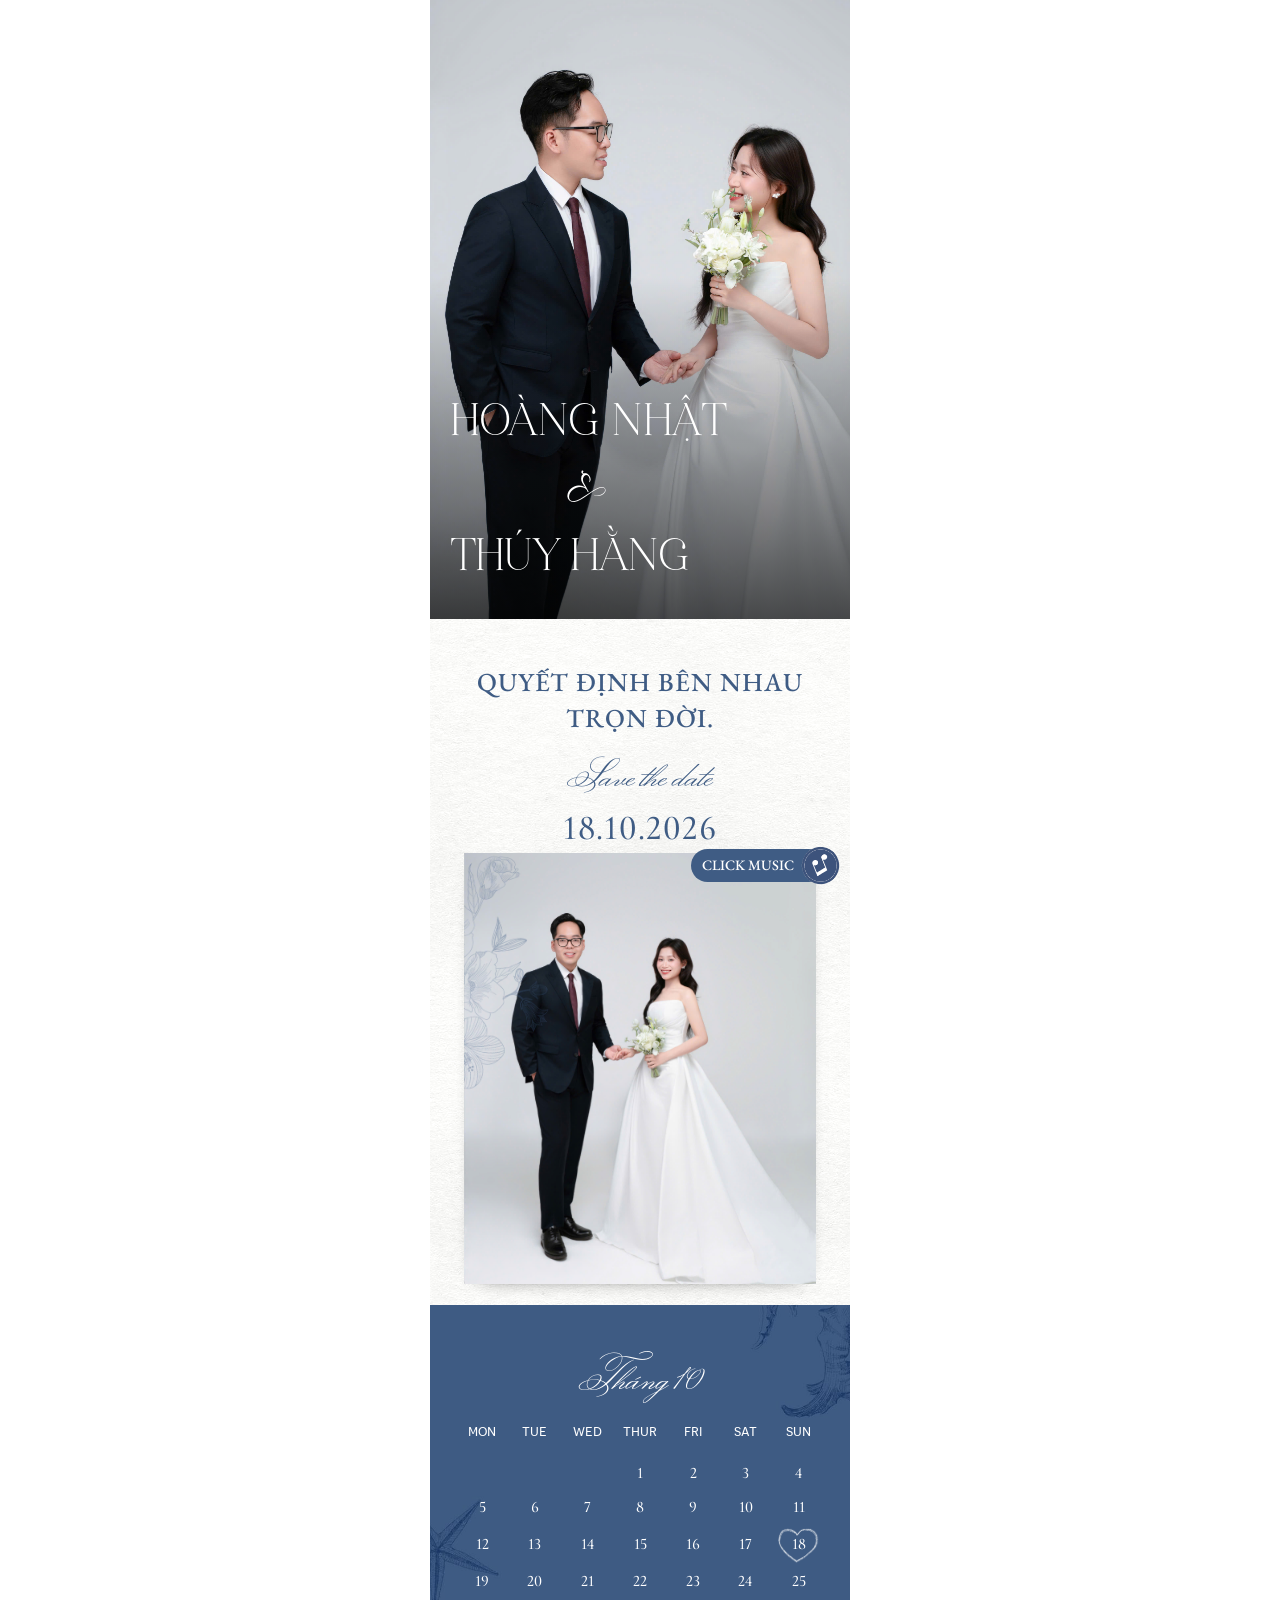
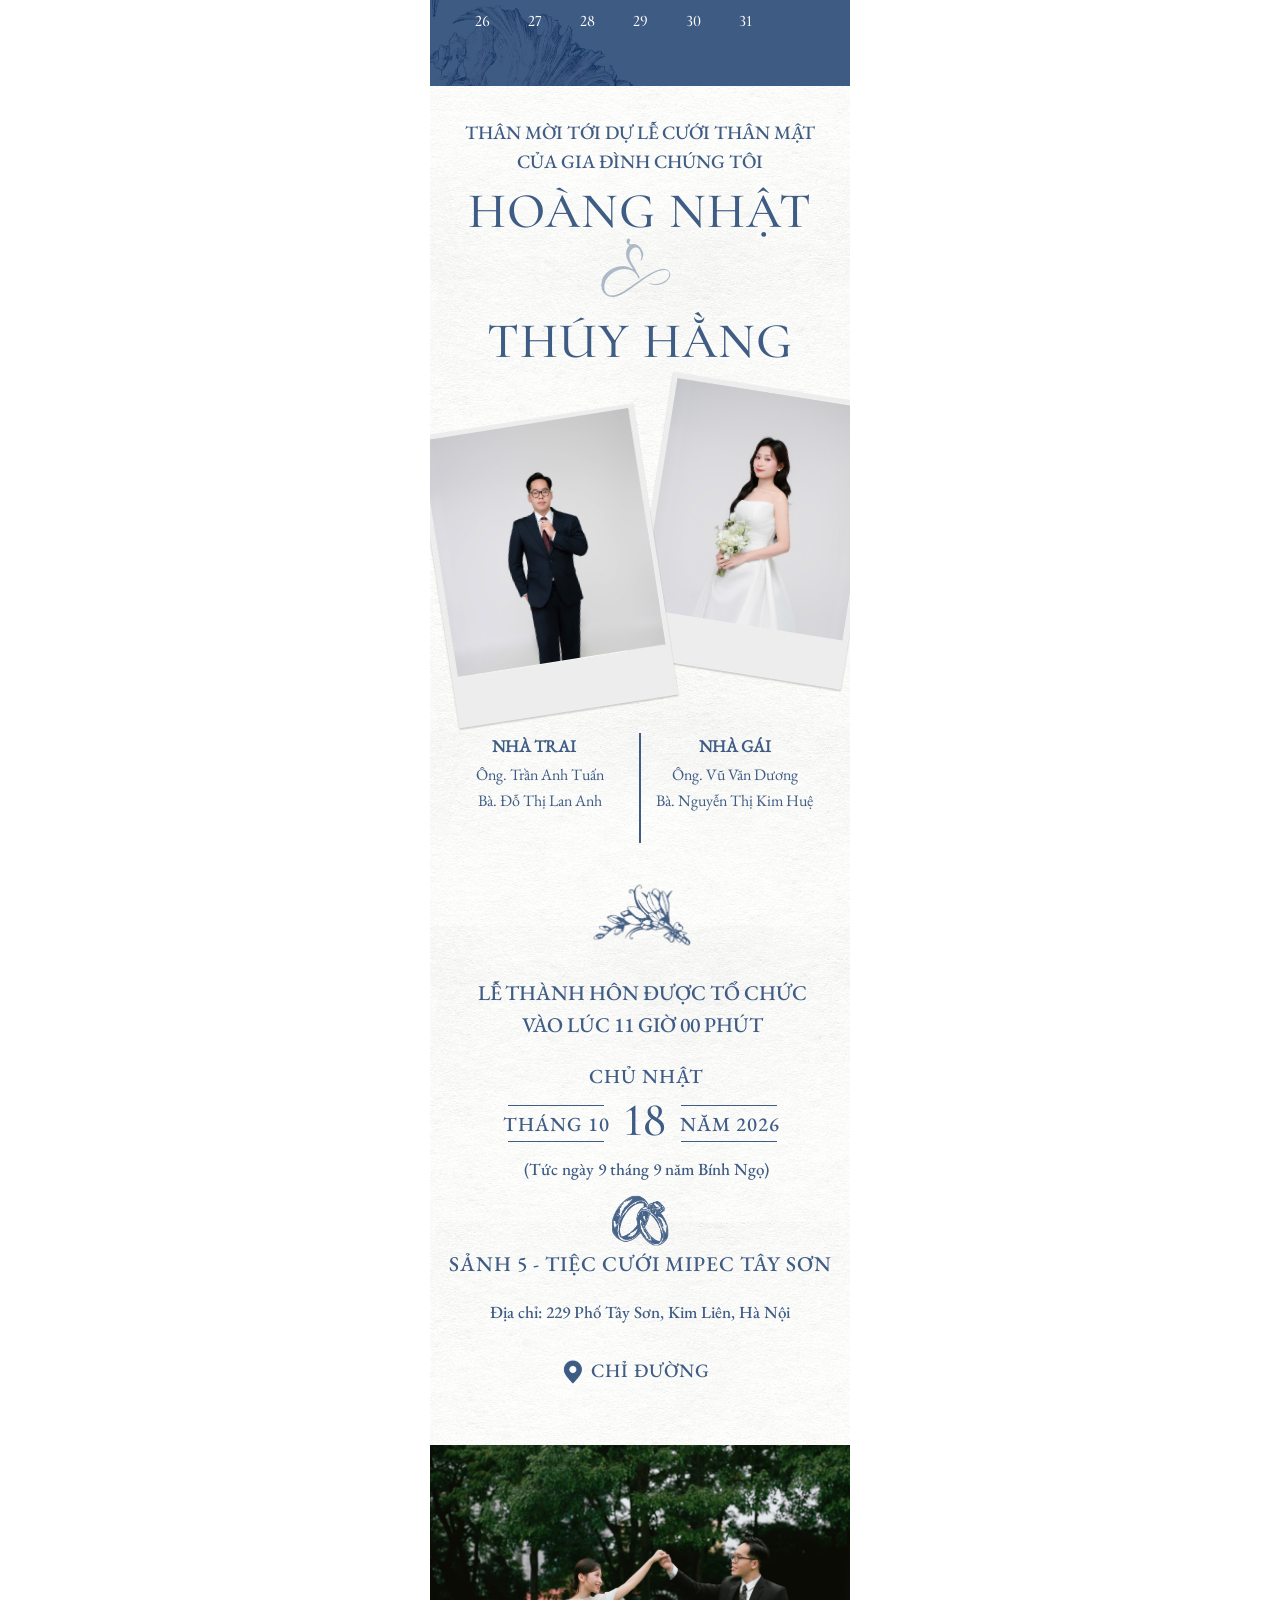
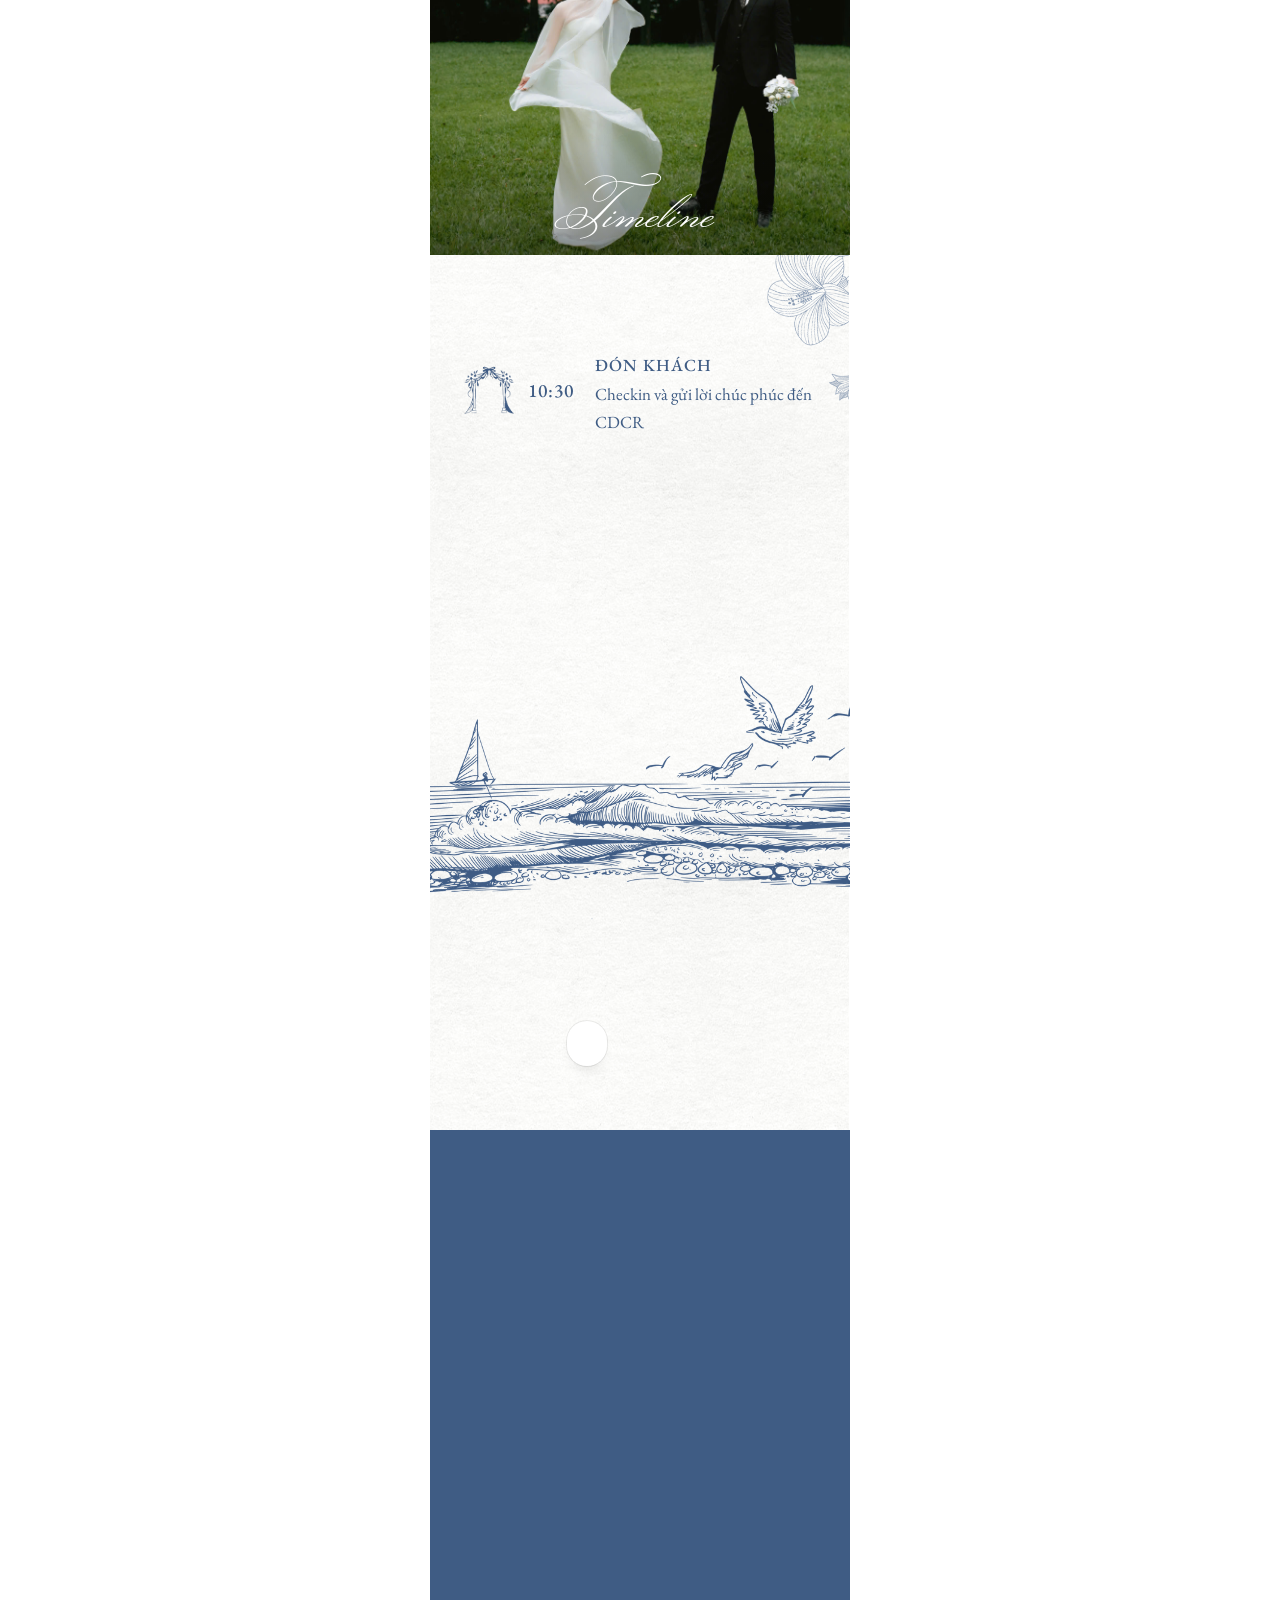
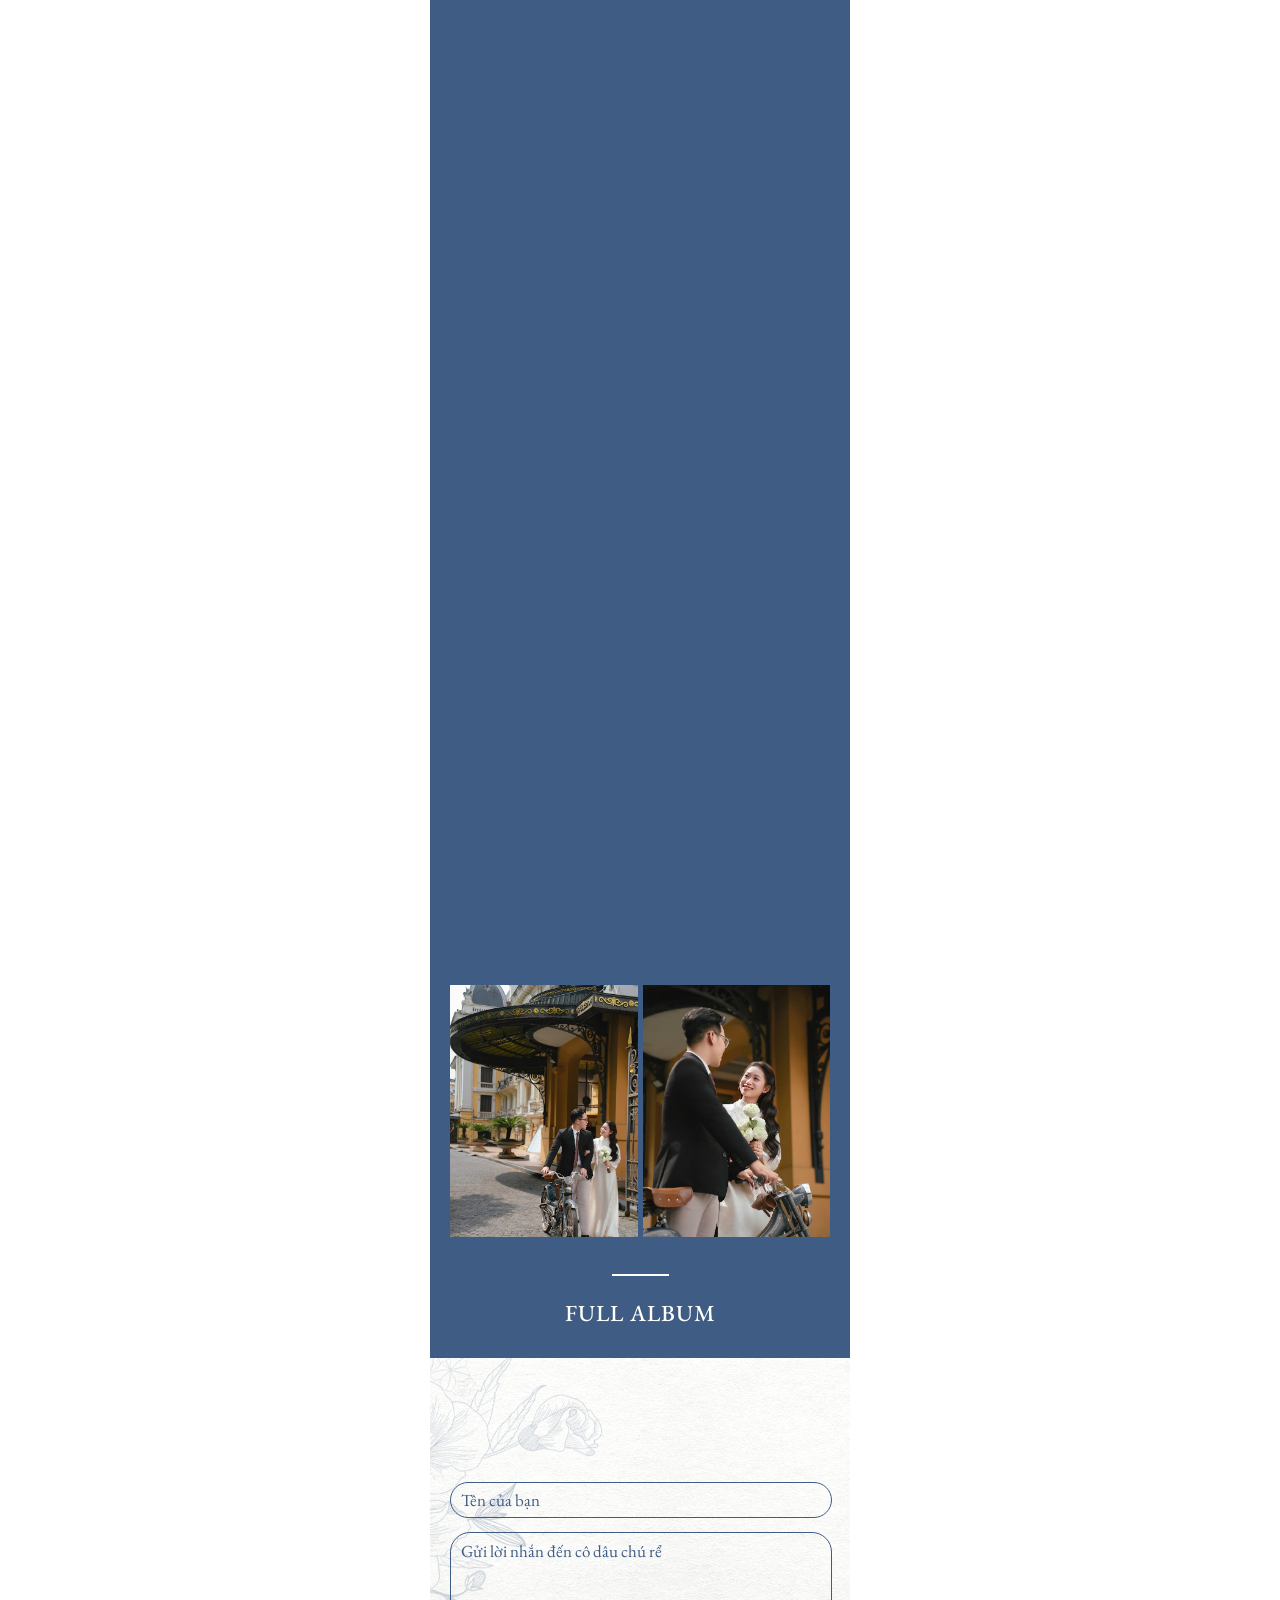
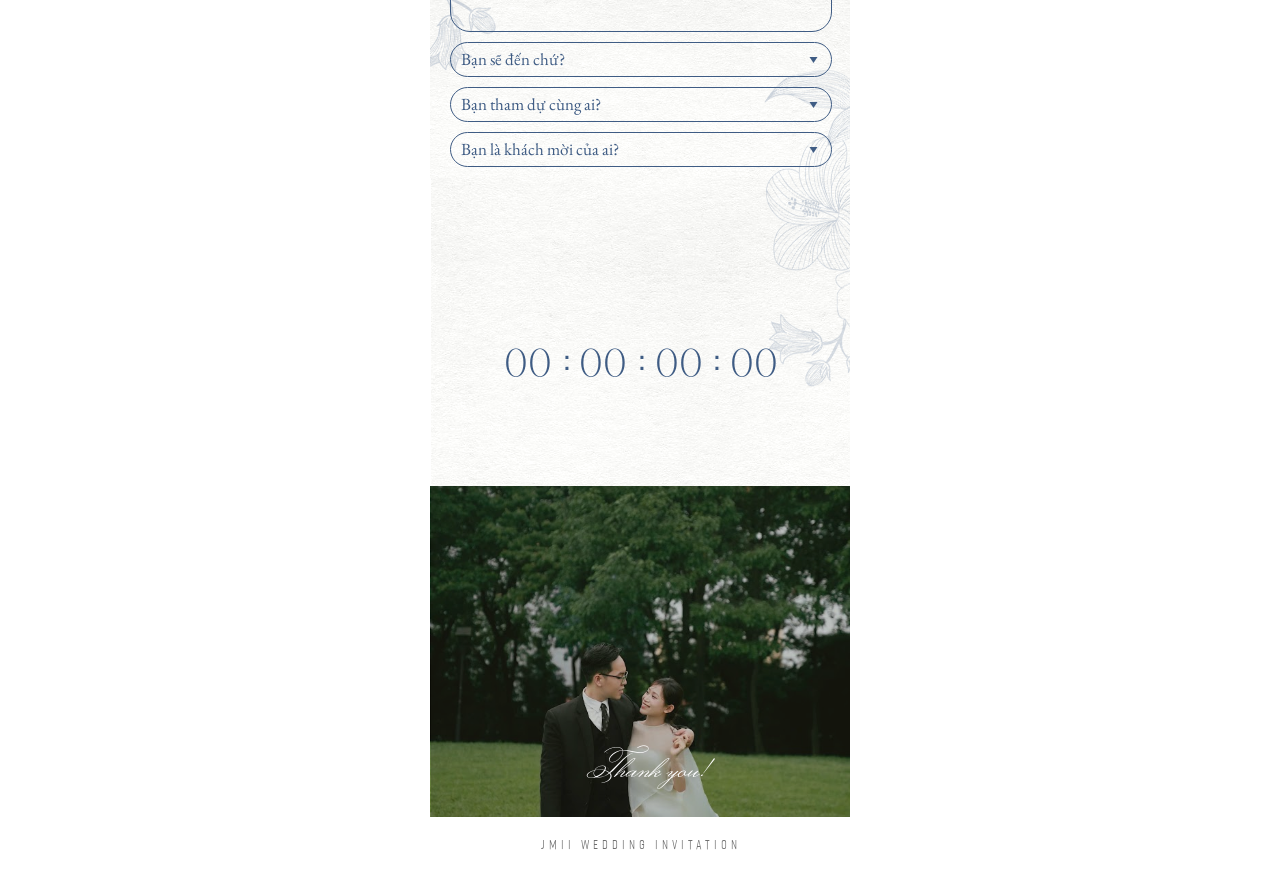
==== commit 50115c89: "wip: last fix" ====
--- a/index.html
+++ b/index.html
@@ -175,7 +175,7 @@
     background-color: #A8C5A8 !important;
 }
 #BOX40 > .ladi-box {
-    background-color: #3F5C84 !important;
+    background-color: #AEC6CF !important;
 }
 #BOX41 > .ladi-box {
     background-color: #F2E9D8 !important;
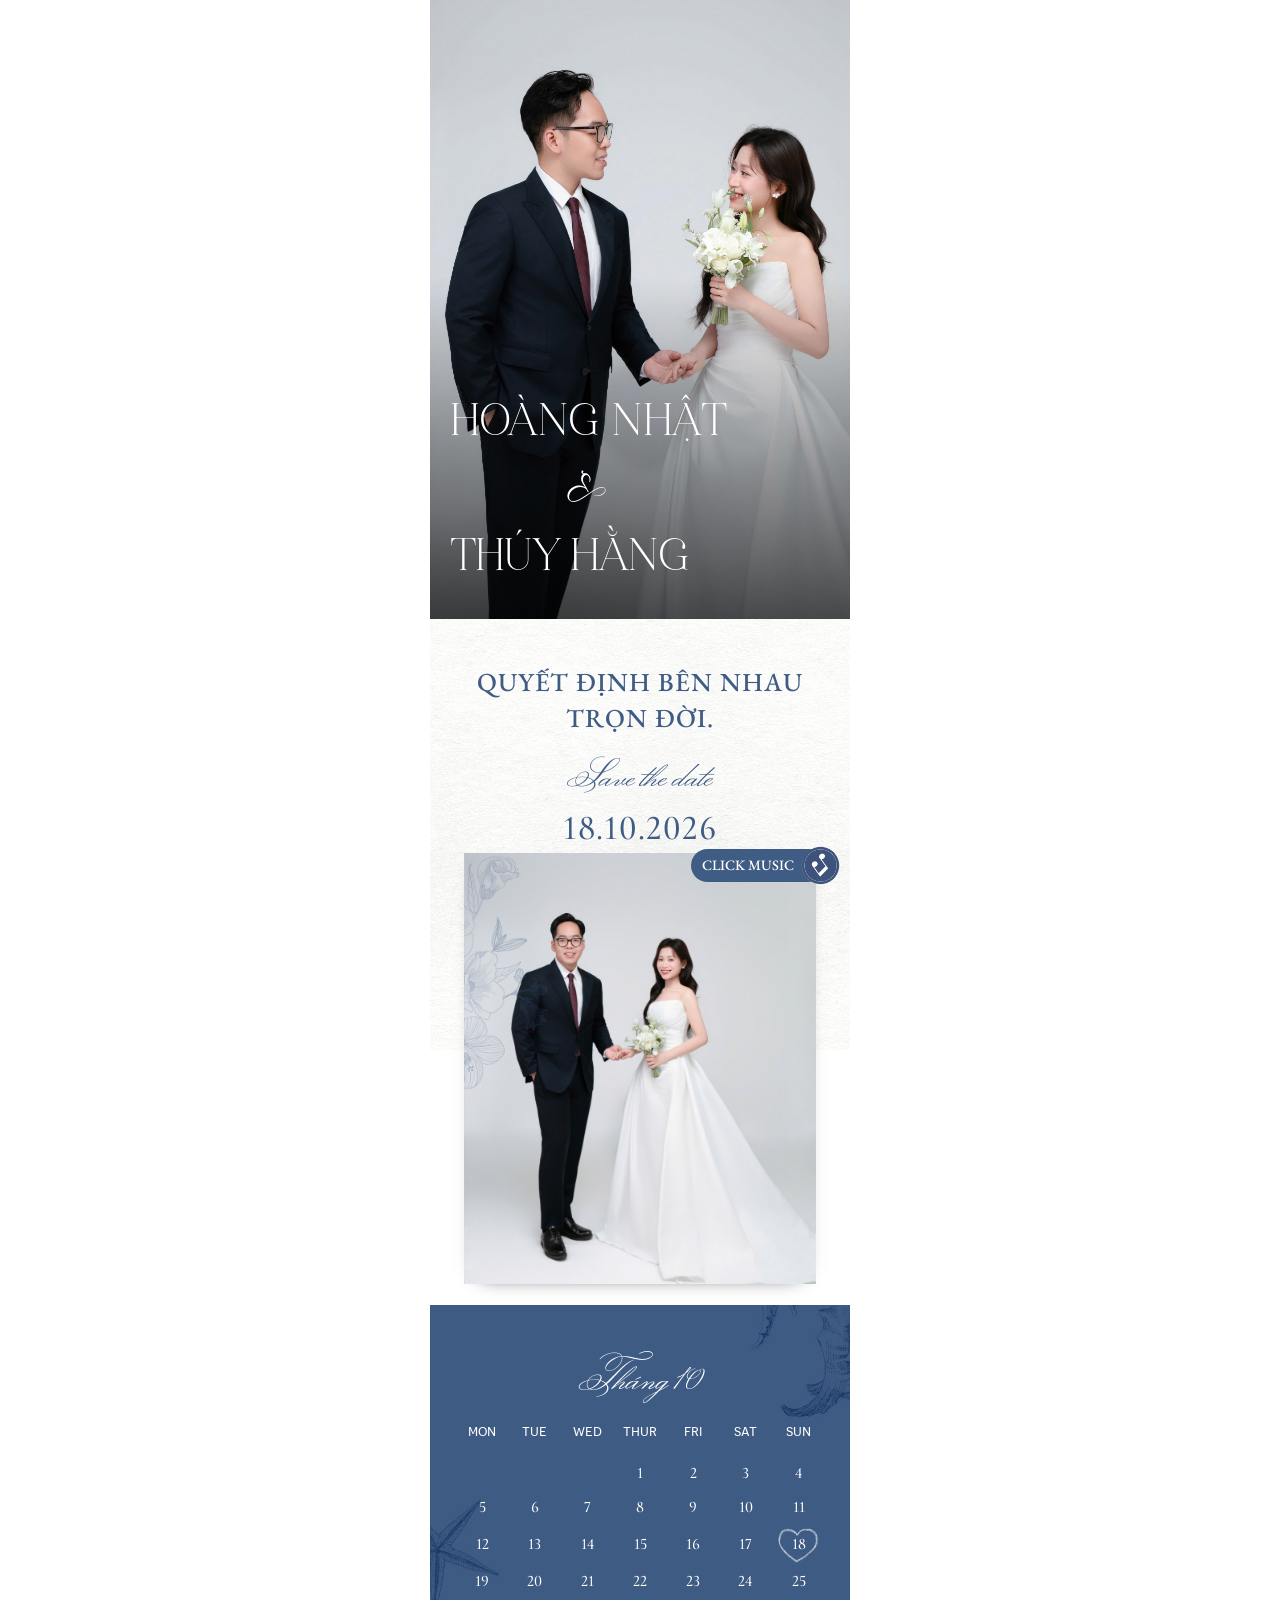
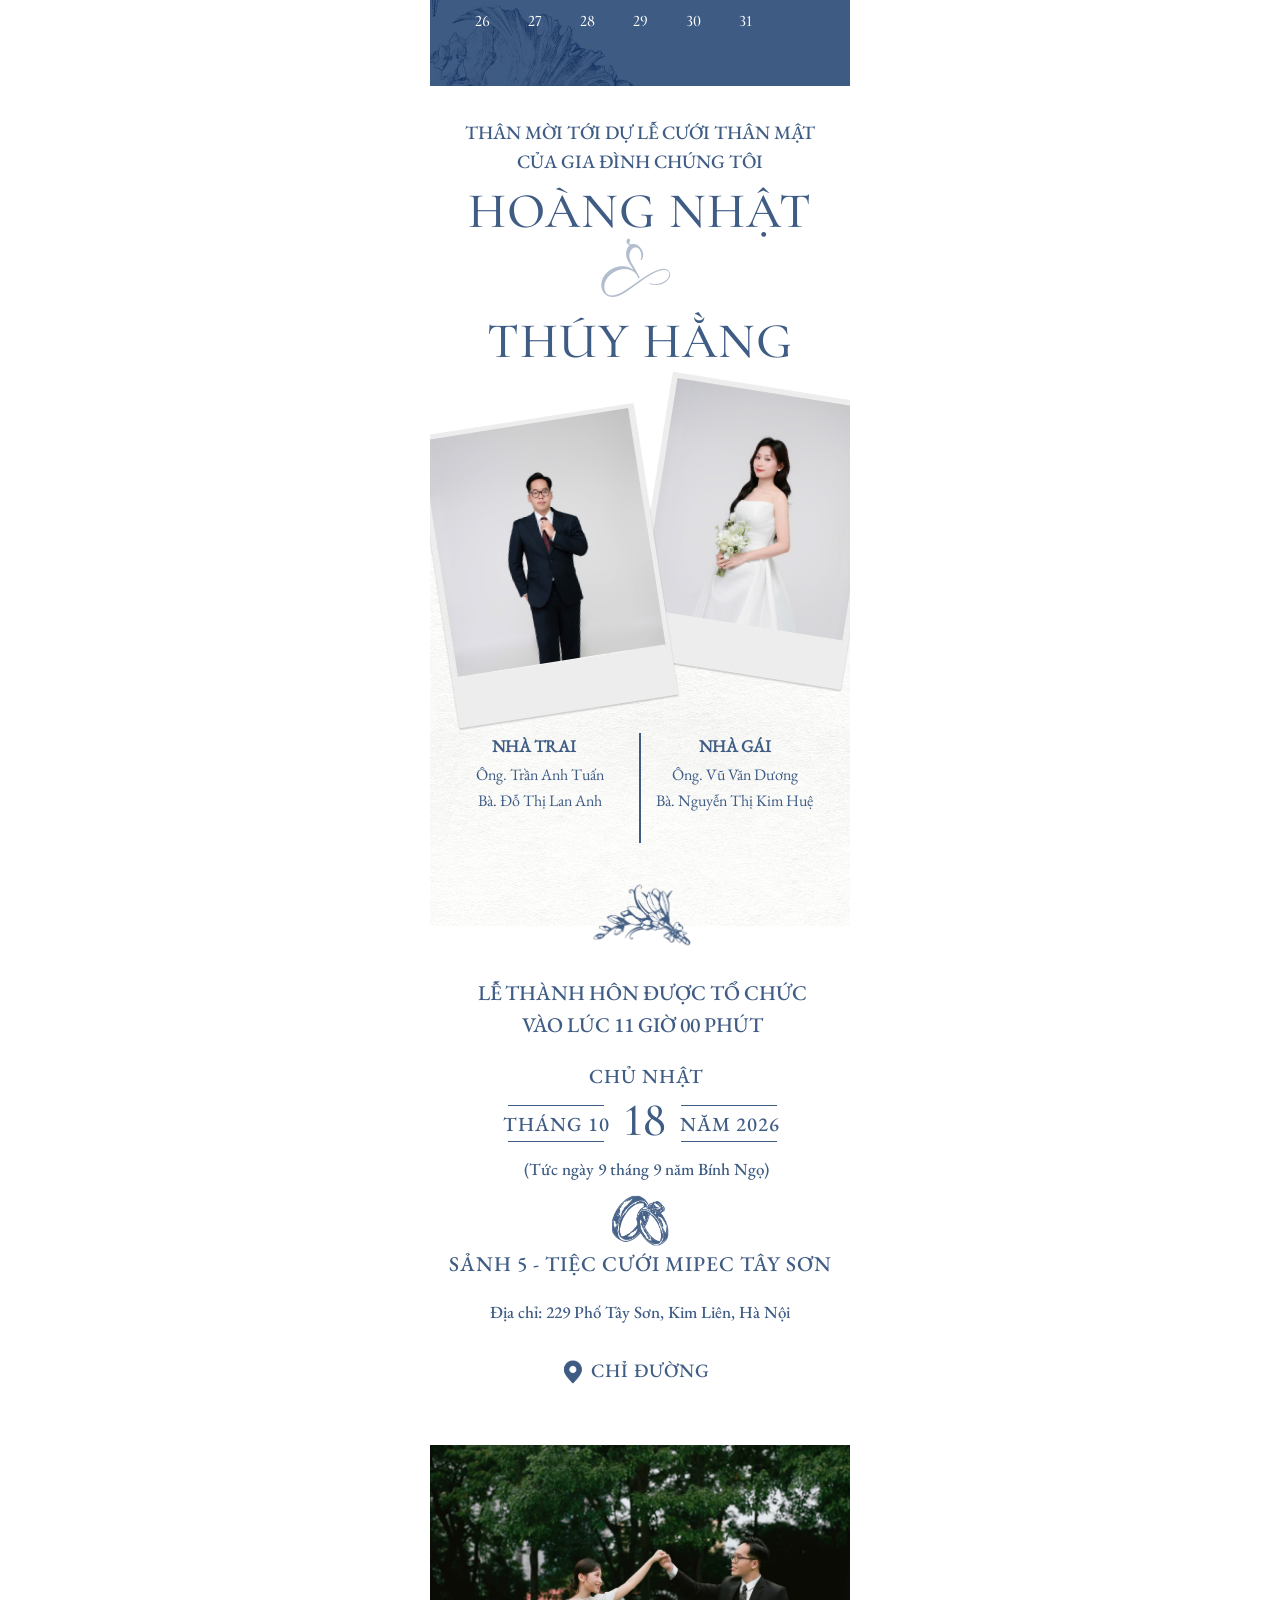
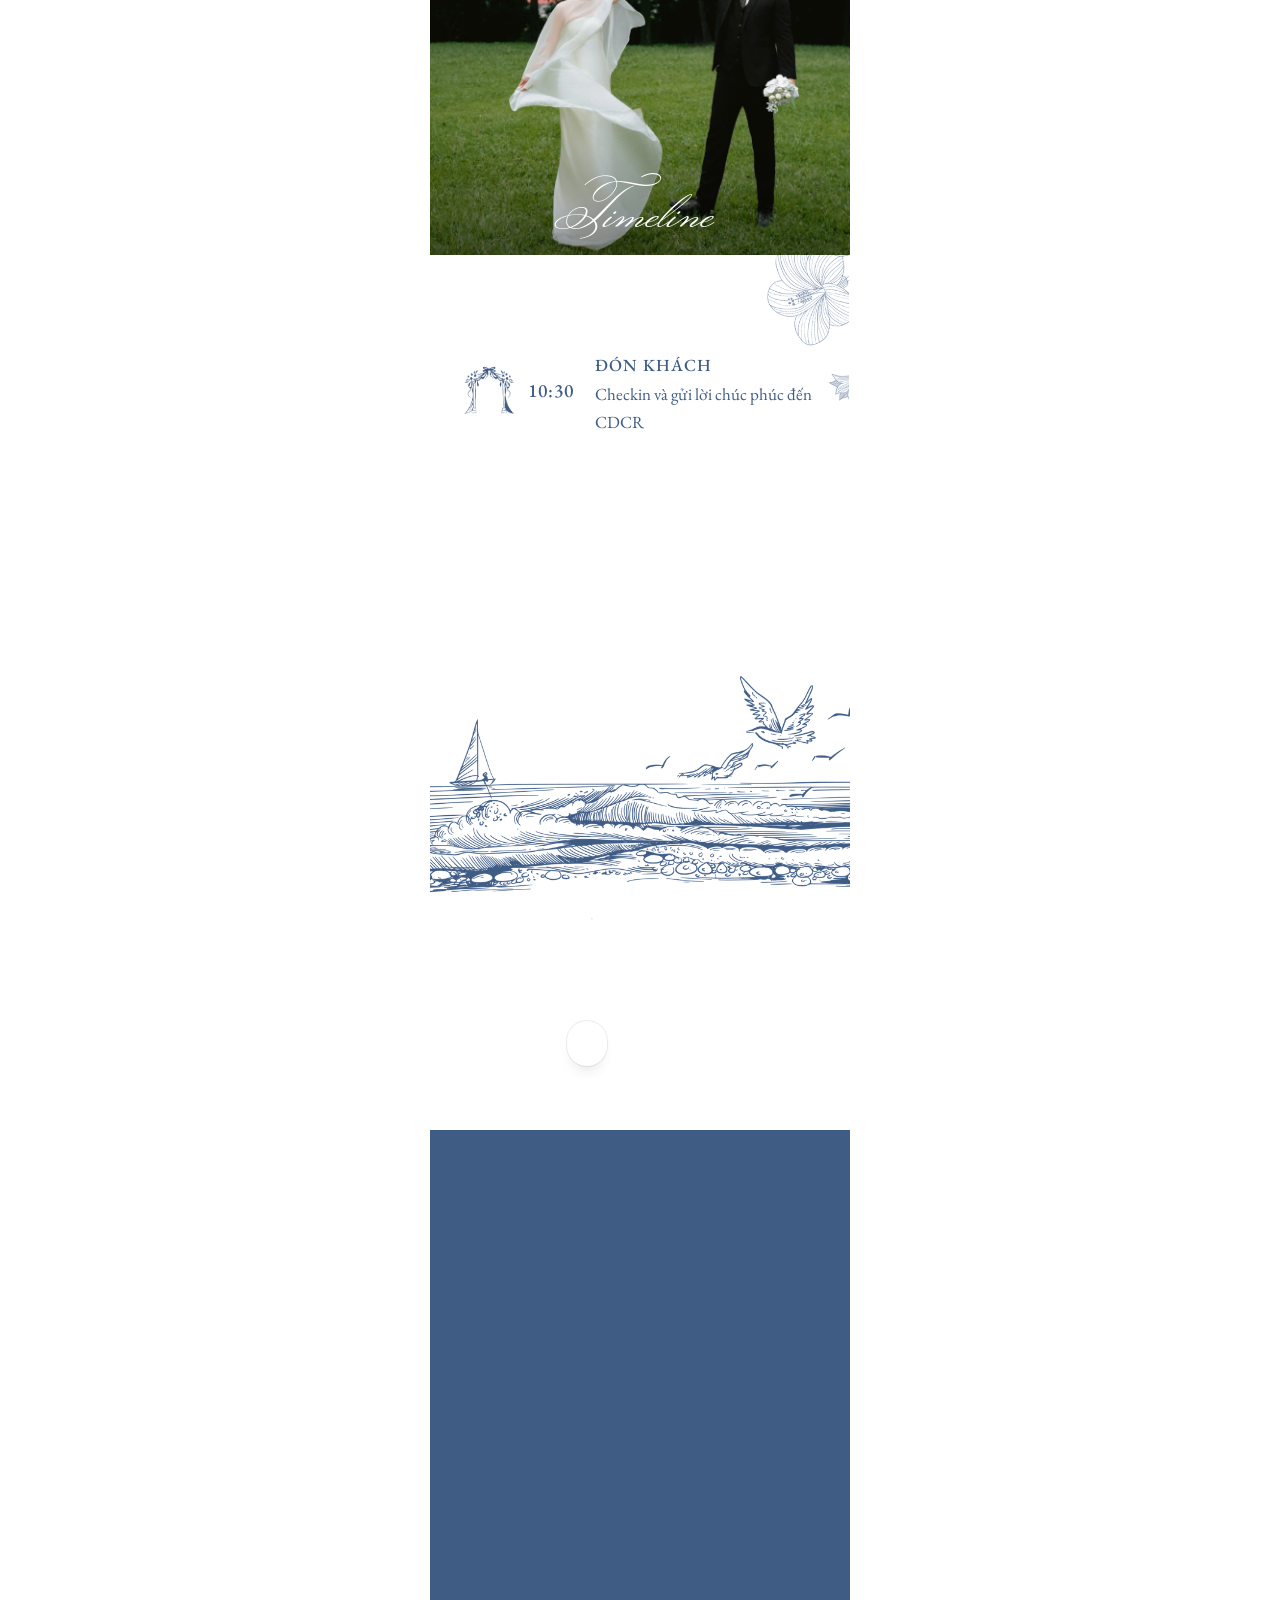
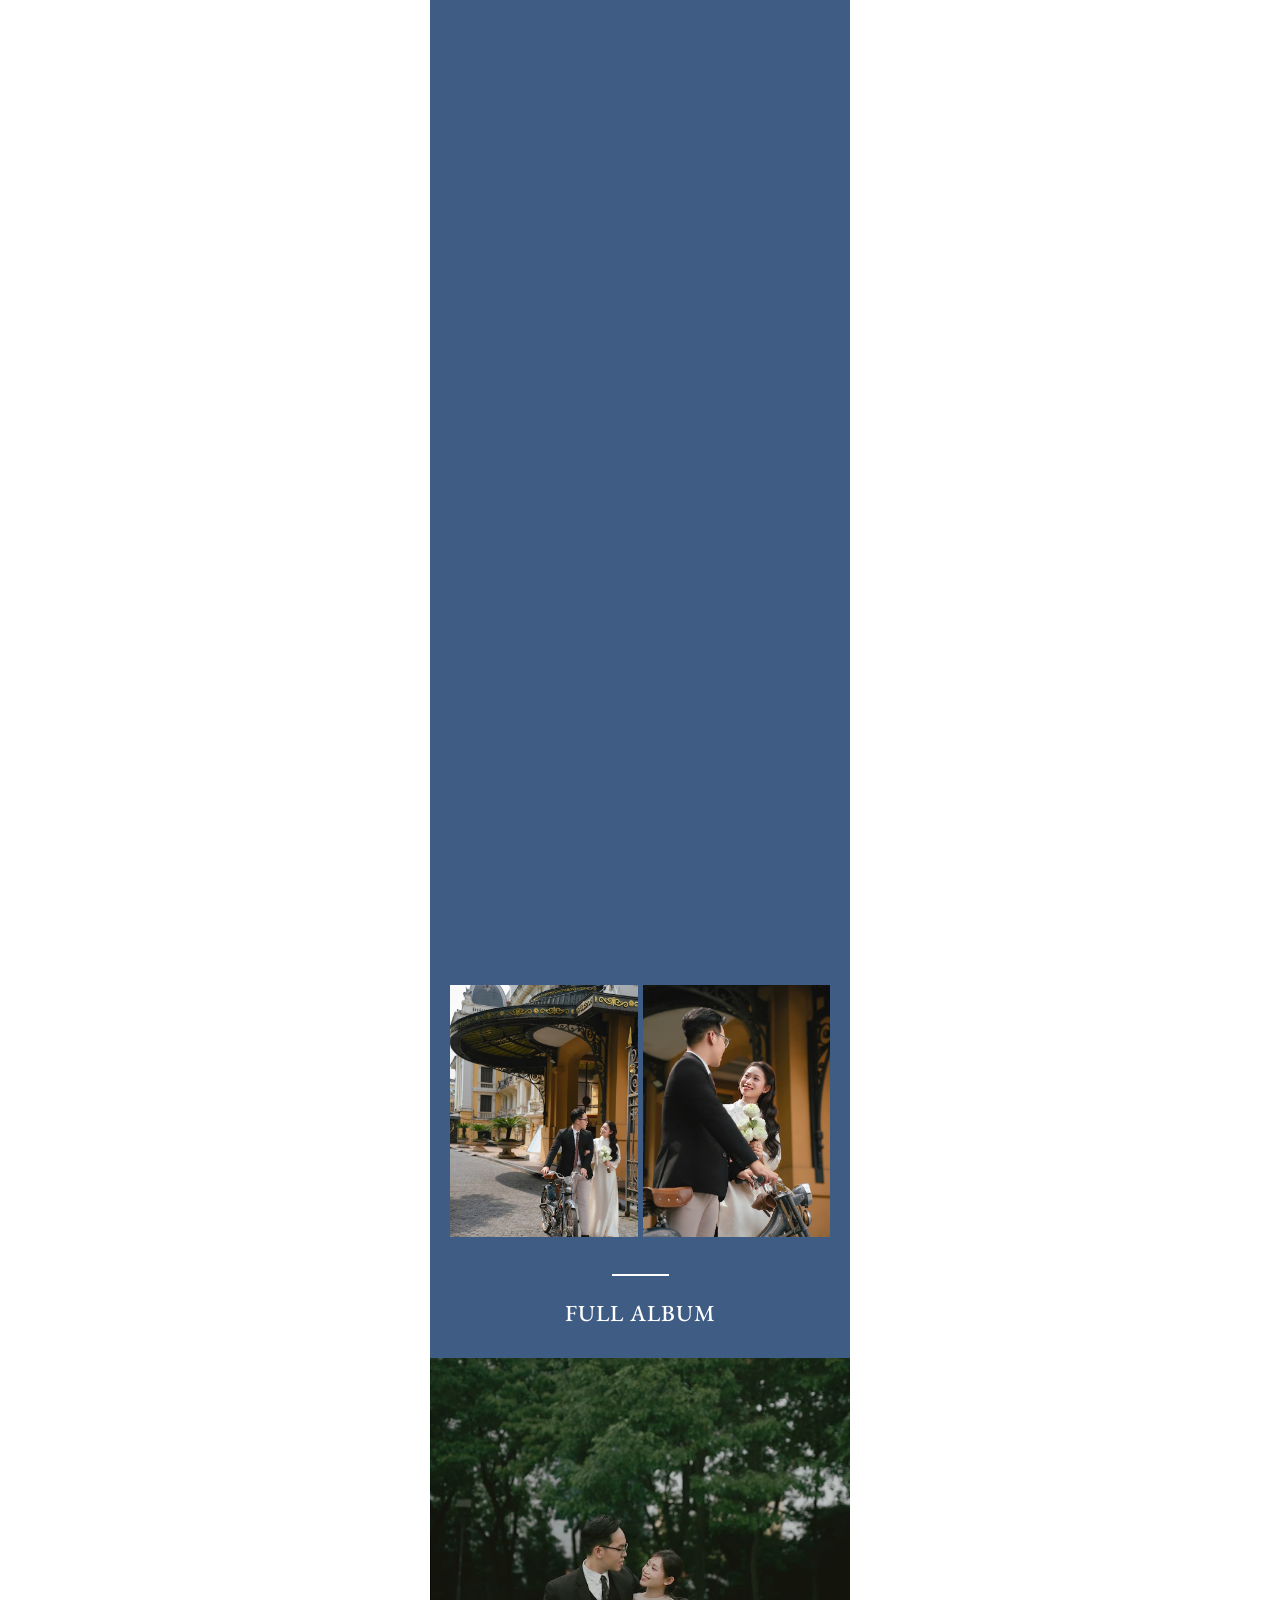
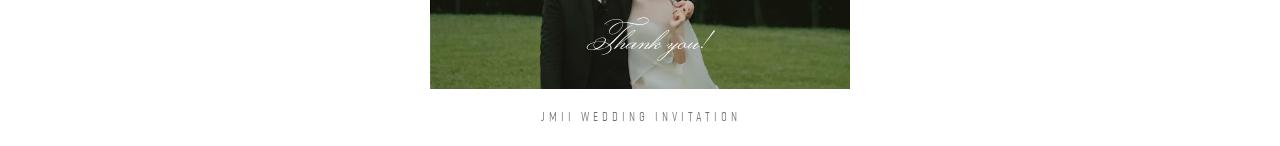
==== commit 228db65a: "wip: not show countdown" ====
--- a/index.html
+++ b/index.html
@@ -151,20 +151,31 @@
 
 
 
-/* Hide Mừng Cưới button and adjust countdown spacing */
+/* Hide RSVP / Attendance confirmation & wish form */
+#GROUP45 {
+    display: none !important;
+}
+
+/* Hide Countdown block */
+#HEADLINE83,
+#COUNTDOWN1,
+#HEADLINE84,
+#HEADLINE85,
+#HEADLINE86 {
+    display: none !important;
+}
+
+/* Hide Mừng Cưới button */
 #GROUP24 {
     display: none !important;
 }
-#HEADLINE83 {
-    top: 490px !important;
-}
-#COUNTDOWN1 {
-    top: 585px !important;
-}
-#HEADLINE84, #HEADLINE85, #HEADLINE86 {
-    top: 577px !important;
-}
-
+
+/* Hide entire Section 7 seamlessly */
+#SECTION7 {
+    display: none !important;
+    height: 0px !important;
+    min-height: 0px !important;
+}
 
 /* Dresscode Color Palette: Trắng - Xanh lá nhạt - Xanh dương - Kem/Be */
 #BOX37 > .ladi-box {
